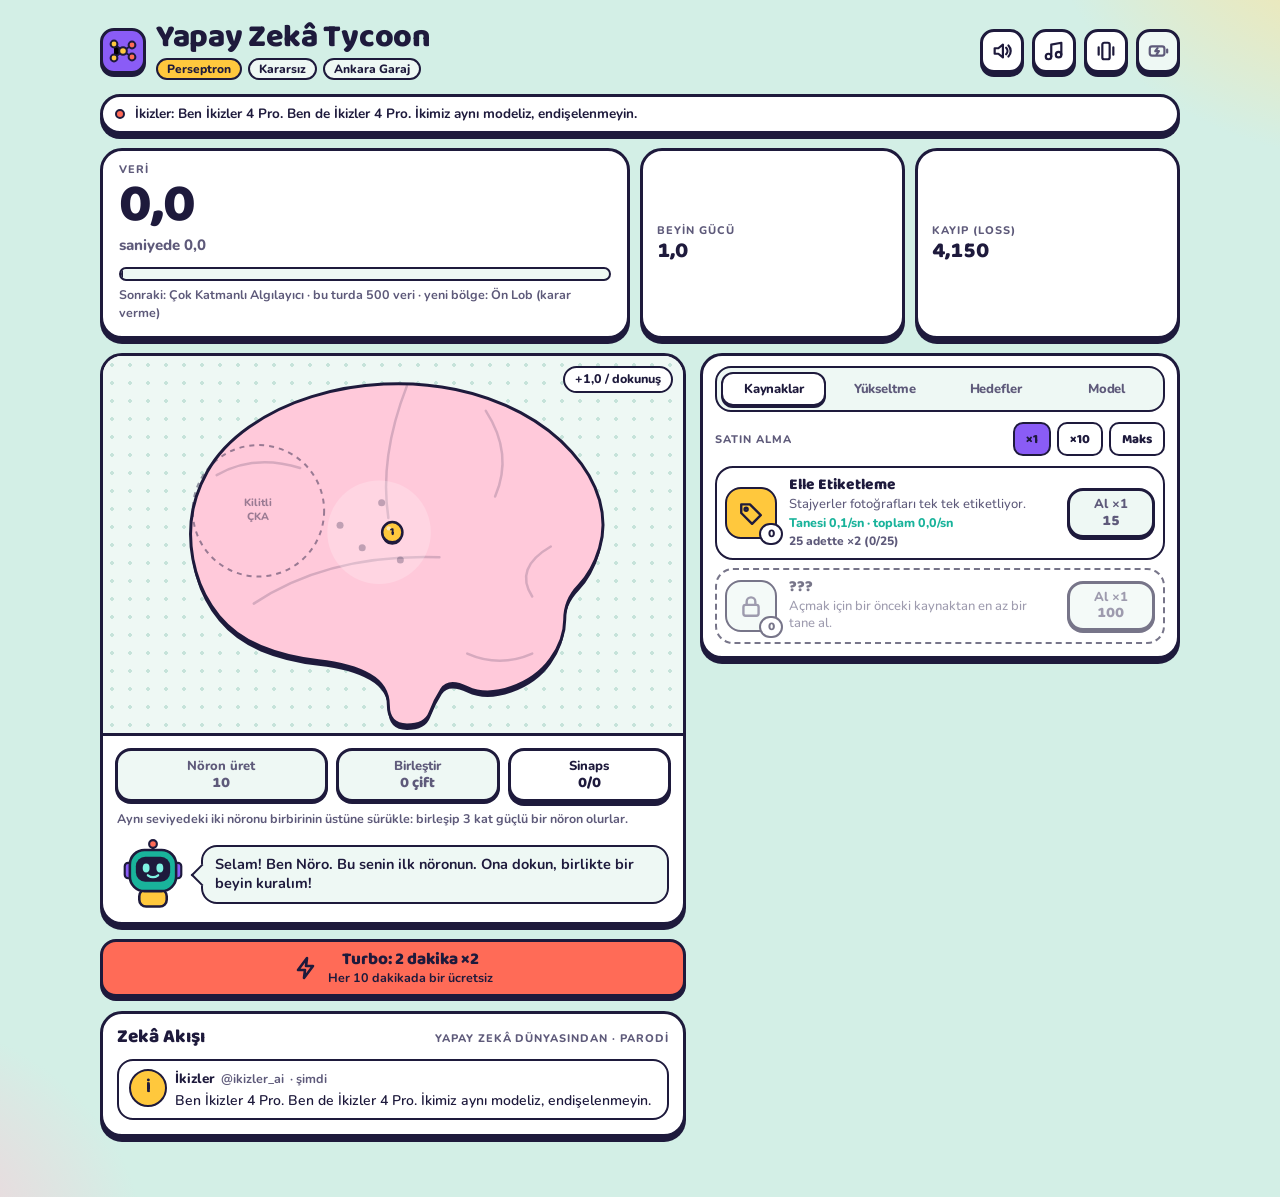
==== index.html @ cfde2bc2 "Yapay Zekâ Tycoon: ilk yayın Co-Authored-By: Claude Opus 5.5 <noreply@anthropic.com> Claude-Session:" ====
<!doctype html>
<html lang="tr">
<head>
<meta charset="utf-8">
<meta name="viewport" content="width=device-width,initial-scale=1,viewport-fit=cover">
<meta name="theme-color" content="#8A5CF6">
<meta name="apple-mobile-web-app-capable" content="yes">
<meta name="apple-mobile-web-app-title" content="YZ Tycoon">
<link rel="manifest" href="manifest.webmanifest">
<link rel="icon" href="icon.svg" type="image/svg+xml">
<link rel="apple-touch-icon" href="icon-192.png">
<style>:root{padding-top:env(safe-area-inset-top,0px);padding-bottom:env(safe-area-inset-bottom,0px)}html,body{margin:0}[hidden]{display:none!important}</style>
</head>
<body>
<title>Yapay Zekâ Tycoon</title>
<link rel="stylesheet" href="https://fonts.googleapis.com/css2?family=Baloo+2:wght@600;700;800&family=Nunito:wght@500;700;800&display=swap">
<style>
  /* Yerleşim: telefonda tek sütun — başlık, gösterge kartları, beyin sahnesi (nöronlar + Nöro), turbo; altında sekmeli mağaza.
     Masaüstünde sahne solda, mağaza sağda. Çizgi film dili: kalın mürekkep kontur + sert alt gölge, yuvarlak formlar. */
  :root {
    --bg: #D3EFE6;
    --blob-a: #FFE39A;
    --blob-b: #FFC7D6;
    --surface: #FFFFFF;
    --surface-2: #EEF8F4;
    --dots: #C6E3DA;
    --fg: #1E1A3C;
    --muted: #5E5A7A;
    --ink: #1E1A3C;
    --edge: #B9CBE0;
    --screen: #1E1A3C;
    --eye: #7FF3E2;
    --coral: #FF6B57;
    --sun: #FFC83D;
    --teal: #19B39B;
    --grape: #8A5CF6;
    --sky: #3FA9F5;
    --pink: #FF8FC7;
    --lime: #9BE15D;
    --brain: #FFC9DA;
    --brain-f: #BDF1E1;
    --brain-h: #F2857C;
    --virus: #E5383B;
    --on: #1E1A3C;
    --scrim: rgba(20, 16, 50, .55);
    --display: 'Baloo 2', 'Trebuchet MS', system-ui, sans-serif;
    --body: 'Nunito', system-ui, -apple-system, 'Segoe UI', sans-serif;
  }
  @media (prefers-color-scheme: dark) {
    :root:not([data-theme="light"]) {
      --bg: #16142E; --blob-a: #2B2456; --blob-b: #3B1E47; --surface: #232046; --surface-2: #2B2753; --dots: #34306A;
      --fg: #F5F3FF; --muted: #ABA6D1; --ink: #07061A; --edge: #4A4684; --screen: #0F0D24; --eye: #7FF3E2;
      --coral: #FF7A66; --sun: #FFD04F; --teal: #2BD1B6; --grape: #A485FF; --sky: #5BB8FF; --pink: #FF9FD0; --lime: #A8EA6A;
      --brain: #5B3C72; --brain-f: #1E5A54; --brain-h: #6E2536; --virus: #FF4D4F; --on: #1E1A3C; --scrim: rgba(4, 3, 14, .7);
      color-scheme: dark;
    }
  }
  :root[data-theme="dark"] {
    --bg: #16142E; --blob-a: #2B2456; --blob-b: #3B1E47; --surface: #232046; --surface-2: #2B2753; --dots: #34306A;
    --fg: #F5F3FF; --muted: #ABA6D1; --ink: #07061A; --edge: #4A4684; --screen: #0F0D24; --eye: #7FF3E2;
    --coral: #FF7A66; --sun: #FFD04F; --teal: #2BD1B6; --grape: #A485FF; --sky: #5BB8FF; --pink: #FF9FD0; --lime: #A8EA6A;
    --brain: #5B3C72; --brain-f: #1E5A54; --brain-h: #6E2536; --virus: #FF4D4F; --on: #1E1A3C; --scrim: rgba(4, 3, 14, .7);
    color-scheme: dark;
  }

  * { box-sizing: border-box; }
  body {
    background:
      radial-gradient(34rem 26rem at 108% -8%, var(--blob-a), transparent 62%),
      radial-gradient(30rem 24rem at -12% 104%, var(--blob-b), transparent 62%),
      var(--bg);
    color: var(--fg);
    font: 500 15px/1.45 var(--body);
    padding-inline: 16px;
    padding-block: 14px 96px;
    min-height: 100%;
  }
  button { font-family: inherit; color: inherit; }
  :focus-visible { outline: 3px solid var(--grape); outline-offset: 3px; }
  .lbl { font: 800 11px/1.2 var(--body); letter-spacing: .09em; text-transform: uppercase; color: var(--muted); }

  .app { max-width: 1080px; margin: 0 auto; display: grid; gap: 14px; }
  .card { background: var(--surface); border: 3px solid var(--ink); border-radius: 22px; box-shadow: 0 5px 0 var(--ink); }
  .btn3d {
    appearance: none; border: 3px solid var(--ink); border-radius: 16px; box-shadow: 0 4px 0 var(--ink);
    cursor: pointer; touch-action: manipulation; -webkit-tap-highlight-color: transparent;
    transition: transform .08s, box-shadow .08s;
  }
  .btn3d:not(:disabled):active { transform: translateY(3px); box-shadow: 0 1px 0 var(--ink); }
  .btn3d:disabled { cursor: not-allowed; }

  /* Başlık */
  .top { display: flex; align-items: center; justify-content: space-between; gap: 12px; flex-wrap: wrap; }
  .brand { display: flex; align-items: center; gap: 10px; min-width: 0; }
  .logo { width: 46px; height: 46px; flex: none; border-radius: 14px; background: var(--grape); border: 3px solid var(--ink); box-shadow: 0 3px 0 var(--ink); display: grid; place-items: center; }
  .logo svg { width: 30px; height: 30px; }
  h1 { margin: 0; font: 800 26px/1 var(--display); letter-spacing: -.01em; text-wrap: balance; }
  .tierchip { margin-top: 4px; display: flex; flex-wrap: wrap; align-items: center; gap: 6px; font: 800 12px/1 var(--body); color: var(--muted); }
  .chip { border: 2px solid var(--ink); border-radius: 999px; padding: 3px 9px; font-weight: 800; color: var(--on); background: var(--sun); }
  .chip.align-f { background: var(--teal); }
  .chip.align-h { background: var(--coral); }
  .chip.align-n { background: var(--surface-2); color: var(--fg); }
  .settings { display: flex; gap: 8px; }
  .icobtn { width: 44px; height: 44px; display: grid; place-items: center; background: var(--surface); padding: 0; border-radius: 14px; }
  .icobtn svg { width: 22px; height: 22px; }
  .icobtn[aria-pressed="false"] { background: var(--surface-2); color: var(--muted); }
  .icobtn[aria-pressed="false"] .on-only { display: none; }
  .icobtn[aria-pressed="true"] .off-only { display: none; }
  #ecoBtn[aria-pressed="true"] { background: var(--teal); color: var(--on); }

  /* Göstergeler */
  .stats { display: grid; grid-template-columns: 1fr 1fr; gap: 10px; }
  .stat { padding: 10px 14px; display: grid; gap: 2px; min-width: 0; }
  .stat strong { font: 800 22px/1.1 var(--display); font-variant-numeric: tabular-nums; overflow-wrap: anywhere; }
  .stat.big { grid-column: 1 / -1; padding: 12px 16px 14px; gap: 4px; }
  .stat.big strong { font-size: clamp(38px, 11vw, 54px); line-height: .95; letter-spacing: -.02em; }
  .dpsline { display: flex; align-items: center; gap: 8px; flex-wrap: wrap; font-weight: 800; color: var(--muted); }
  .turbo-pill { background: var(--coral); color: var(--on); border: 2px solid var(--ink); border-radius: 999px; padding: 0 8px; font: 800 12px/20px var(--body); }
  .tierbar { margin-top: 6px; display: grid; gap: 5px; }
  .track { height: 14px; border: 2.5px solid var(--ink); border-radius: 999px; background: var(--surface-2); overflow: hidden; }
  .track i { display: block; height: 100%; width: 0; background: repeating-linear-gradient(-45deg, var(--grape) 0 8px, var(--sky) 8px 16px); border-right: 2.5px solid var(--ink); transition: width .4s; }
  .tierbar small { font-size: 12.5px; font-weight: 700; color: var(--muted); }

  .cols { display: grid; gap: 14px; }
  .cols > * { min-width: 0; }
  .left { display: grid; gap: 14px; align-content: start; }

  /* Beyin sahnesi */
  .stage { overflow: hidden; }
  .brain-wrap { position: relative; }
  .brain-btn {
    display: block; width: 100%; height: 300px; padding: 0; border: 0; border-bottom: 3px solid var(--ink); cursor: pointer;
    background-color: var(--surface-2);
    background-image: radial-gradient(var(--dots) 1.6px, transparent 1.9px); background-size: 18px 18px;
    touch-action: none; user-select: none; -webkit-user-select: none; -webkit-tap-highlight-color: transparent;
  }
  .brain-btn canvas { display: block; width: 100%; height: 100%; pointer-events: none; }
  .brain-btn:focus-visible { outline-offset: -6px; }
  .shake { animation: shake .18s linear; }
  @keyframes shake { 25% { transform: translate(3px, -2px); } 50% { transform: translate(-3px, 2px); } 75% { transform: translate(2px, 1px); } }
  .overlay-pill {
    position: absolute; top: 10px; pointer-events: none;
    background: var(--surface); border: 2.5px solid var(--ink); border-radius: 999px; padding: 2px 10px;
    font: 800 12.5px/1.5 var(--body);
  }
  .tapnote { right: 10px; }
  .combo { left: 10px; display: flex; align-items: center; gap: 6px; }
  .combo .cbar { width: 46px; height: 8px; border: 2px solid var(--ink); border-radius: 999px; overflow: hidden; background: var(--surface-2); }
  .combo .cbar i { display: block; height: 100%; width: 0; background: var(--coral); }
  .combo.hot { background: var(--sun); color: var(--on); }
  .packet {
    position: absolute; z-index: 3; width: 58px; height: 58px; padding: 0;
    background: var(--sun); color: var(--on); border-radius: 18px; display: grid; place-items: center;
    animation: bob 1.1s ease-in-out infinite;
  }
  .packet.gift { background: var(--teal); }
  .packet svg { width: 32px; height: 32px; }
  @keyframes bob { 50% { transform: translateY(-7px) rotate(-6deg); } }

  .brainbar { display: grid; grid-template-columns: 1.3fr 1fr 1fr; gap: 8px; padding: 12px 12px 4px; }
  .bb { min-height: 54px; padding: 4px 6px; display: grid; gap: 1px; justify-items: center; align-content: center; background: var(--surface); }
  .bb .b1 { font: 800 13px/1.15 var(--body); }
  .bb .b2 { font: 800 15px/1.1 var(--display); font-variant-numeric: tabular-nums; }
  .bb.main { background: var(--sun); color: var(--on); }
  .bb.mrg:not(:disabled) { background: var(--grape); color: var(--on); }
  .bb:disabled { background: var(--surface-2); color: var(--muted); box-shadow: 0 2px 0 var(--ink); }
  .hint { margin: 0; padding: 4px 14px 0; font-size: 12.5px; font-weight: 700; color: var(--muted); }

  .nero { display: flex; align-items: center; gap: 12px; padding: 10px 14px 12px; }
  .mascot { flex: none; width: 72px; height: 72px; padding: 0; border: 0; background: none; cursor: pointer; -webkit-tap-highlight-color: transparent; }
  .mascot svg { width: 100%; height: 100%; overflow: visible; }
  .mascot:active svg { transform: scale(.94); }
  .bubble {
    position: relative; flex: 1; min-width: 0; min-height: 52px; display: flex; align-items: center;
    background: var(--surface-2); border: 2.5px solid var(--ink); border-radius: 16px; padding: 8px 12px;
    font-weight: 700; font-size: 14.5px; line-height: 1.35;
  }
  .bubble::before {
    content: ""; position: absolute; left: -9px; top: 50%; width: 14px; height: 14px; margin-top: -7px;
    background: var(--surface-2); border-left: 2.5px solid var(--ink); border-bottom: 2.5px solid var(--ink); transform: rotate(45deg);
  }
  .bubble.evil { background: var(--brain-h); }
  .bubble.evil::before { background: var(--brain-h); }
  .bubble.kind { background: var(--brain-f); }
  .bubble.kind::before { background: var(--brain-f); }
  .bot .e-closed, .bot .e-wow, .bot .m-o, .bot .m-flat, .bot .brows, .bot .halo { display: none; }
  .bot.mood-wow .e-open, .bot.mood-wow .m-smile, .bot.mood-sleep .e-open, .bot.mood-sleep .m-smile { display: none; }
  .bot.mood-wow .e-wow, .bot.mood-wow .m-o, .bot.mood-sleep .e-closed, .bot.mood-sleep .m-flat { display: inline; }
  .bot.evil .brows, .bot.kind .halo { display: inline; }
  .bot.evil { --eye: #FF5A5A; }
  .bot .e-open ellipse { transform-box: fill-box; transform-origin: center; transition: transform .07s; }
  .bot.blink .e-open ellipse { transform: scaleY(.12); }
  .bot.mood-wow { animation: hop .45s ease-out; }
  @keyframes hop { 30% { transform: translateY(-8px); } }

  .turbo {
    width: 100%; min-height: 58px; padding: 8px 16px; display: flex; align-items: center; justify-content: center; gap: 10px;
    background: var(--coral); color: var(--on); font: 800 17px/1.1 var(--display);
  }
  .turbo svg { width: 24px; height: 24px; flex: none; }
  .turbo small { display: block; font: 700 12.5px/1.2 var(--body); }
  .turbo:disabled { background: var(--surface-2); color: var(--muted); }
  .turbo.live:disabled { background: var(--sun); color: var(--on); }

  /* Mağaza */
  .shop { padding: 10px 12px 12px; display: grid; gap: 10px; align-content: start; }
  .tabs { display: grid; grid-template-columns: repeat(4, minmax(0, 1fr)); gap: 6px; background: var(--surface-2); border: 2.5px solid var(--ink); border-radius: 16px; padding: 4px; }
  .tab {
    position: relative; appearance: none; border: 2.5px solid transparent; border-radius: 12px; background: none;
    padding: 8px 2px; font: 800 13px/1.1 var(--body); color: var(--muted); cursor: pointer; min-width: 0;
    white-space: nowrap; letter-spacing: -.01em;
  }
  .tab[aria-selected="true"] { background: var(--surface); color: var(--fg); border-color: var(--ink); box-shadow: 0 2px 0 var(--ink); }
  .badge {
    position: absolute; top: -9px; right: -4px; min-width: 20px; height: 20px; padding: 0 5px; border-radius: 999px;
    background: var(--coral); color: var(--on); border: 2px solid var(--ink); font: 800 11px/16px var(--body); text-align: center;
  }
  .badge:empty { display: none; }

  .seg { display: flex; align-items: center; gap: 6px; }
  .seg .lbl { margin-right: auto; }
  .seg button {
    min-height: 34px; padding: 4px 11px; border: 2.5px solid var(--ink); border-radius: 10px; background: var(--surface);
    font: 800 13px/1 var(--display); cursor: pointer;
  }
  .seg button[aria-pressed="true"] { background: var(--grape); color: var(--on); }

  .list { display: grid; gap: 8px; }
  .row {
    display: grid; grid-template-columns: 52px minmax(0, 1fr) auto; gap: 4px 12px; align-items: center;
    background: var(--surface); border: 2.5px solid var(--ink); border-radius: 18px; padding: 8px;
  }
  .row.up { grid-template-columns: minmax(0, 1fr) auto; padding-left: 14px; }
  .ico {
    position: relative; width: 52px; height: 52px; border-radius: 16px; border: 2.5px solid var(--ink);
    background: var(--c, var(--sun)); color: var(--on); display: grid; place-items: center;
  }
  .ico svg { width: 26px; height: 26px; }
  .ico .cnt {
    position: absolute; right: -8px; bottom: -8px; min-width: 24px; height: 22px; padding: 0 5px; border-radius: 999px;
    background: var(--surface); color: var(--fg); border: 2px solid var(--ink); font: 800 12px/18px var(--display); text-align: center;
  }
  .info { min-width: 0; display: grid; gap: 1px; }
  .name { font: 800 15.5px/1.2 var(--display); }
  .desc { font-size: 13px; color: var(--muted); line-height: 1.3; }
  .meta { font-size: 12.5px; font-weight: 800; color: var(--teal); }
  .mile { font-size: 12px; font-weight: 800; color: var(--muted); }
  .row.locked { opacity: .6; border-style: dashed; }
  .row.locked .ico { background: var(--surface-2); color: var(--muted); }
  .buy {
    min-width: 88px; min-height: 50px; padding: 4px 10px; display: grid; gap: 1px; justify-items: center; align-content: center;
    background: var(--teal); color: var(--on);
  }
  .buy .b1 { font: 800 13px/1.1 var(--body); }
  .buy .b2 { font: 800 15px/1.1 var(--display); font-variant-numeric: tabular-nums; }
  .buy:disabled { background: var(--surface-2); color: var(--muted); box-shadow: 0 2px 0 var(--ink); }
  .empty { margin: 0; padding: 14px 4px; color: var(--muted); font-weight: 700; }

  /* Hedefler */
  .sechead { display: flex; align-items: baseline; justify-content: space-between; gap: 8px; flex-wrap: wrap; margin-top: 4px; }
  .sechead h2 { margin: 0; font: 800 19px/1.2 var(--display); }
  .sechead span { font-size: 12.5px; font-weight: 800; color: var(--muted); }
  .task { display: grid; grid-template-columns: minmax(0, 1fr) auto; gap: 8px 12px; align-items: center; background: var(--surface); border: 2.5px solid var(--ink); border-radius: 18px; padding: 10px 10px 10px 14px; }
  .task .t1 { font: 800 15px/1.25 var(--display); }
  .task .t2 { font-size: 12.5px; font-weight: 700; color: var(--muted); }
  .task .track { height: 12px; grid-column: 1 / -1; }
  .task .track i { background: var(--teal); }
  .task.done { background: var(--surface-2); }
  .claim { min-height: 42px; padding: 4px 12px; background: var(--sun); color: var(--on); font: 800 14px/1 var(--body); }
  .claim:disabled { background: var(--surface-2); color: var(--muted); box-shadow: 0 2px 0 var(--ink); }
  .achs { display: grid; grid-template-columns: repeat(2, minmax(0, 1fr)); gap: 8px; }
  .ach { display: grid; grid-template-columns: 34px minmax(0, 1fr); gap: 8px; align-items: center; padding: 8px; border: 2.5px dashed var(--edge); border-radius: 14px; }
  .ach .medal { width: 34px; height: 34px; border-radius: 50%; border: 2.5px solid var(--edge); display: grid; place-items: center; color: var(--muted); font: 800 15px/1 var(--display); }
  .ach b { display: block; font: 800 13.5px/1.2 var(--display); }
  .ach small { display: block; font-size: 11.5px; line-height: 1.25; color: var(--muted); font-weight: 700; }
  .ach.got { border: 2.5px solid var(--ink); background: var(--surface); }
  .ach.got .medal { background: var(--sun); border-color: var(--ink); color: var(--on); }

  /* Model */
  .panel, .stack { display: grid; gap: 10px; }
  .facts { display: grid; grid-template-columns: repeat(3, minmax(0, 1fr)); gap: 8px; }
  .facts.two { grid-template-columns: 1fr 1fr; }
  .facts div { background: var(--surface); border: 2.5px solid var(--ink); border-radius: 14px; padding: 8px 10px; display: grid; gap: 2px; min-width: 0; }
  .facts strong { font: 800 19px/1.15 var(--display); font-variant-numeric: tabular-nums; overflow-wrap: anywhere; }
  .panel p.note { margin: 0; color: var(--muted); font-size: 14px; font-weight: 600; max-width: 65ch; }
  .primary { width: 100%; min-height: 54px; padding: 8px 14px; background: var(--grape); color: var(--on); font: 800 17px/1.1 var(--display); }
  .primary:disabled { background: var(--surface-2); color: var(--muted); box-shadow: 0 2px 0 var(--ink); }
  .chart { background: var(--surface); border: 2.5px solid var(--ink); border-radius: 16px; padding: 10px; display: grid; gap: 6px; }
  .chart canvas { display: block; width: 100%; height: 170px; }
  .danger { justify-self: start; background: none; border: 0; padding: 8px 0; color: var(--muted); font-size: 13px; font-weight: 700; text-decoration: underline; cursor: pointer; }
  .karma { display: grid; gap: 6px; background: var(--surface); border: 2.5px solid var(--ink); border-radius: 16px; padding: 10px 12px; }
  .kmeter { position: relative; height: 18px; border: 2.5px solid var(--ink); border-radius: 999px; background: linear-gradient(90deg, var(--coral), var(--surface-2) 50%, var(--teal)); }
  .kmeter i { position: absolute; top: 50%; width: 22px; height: 22px; margin: -11px 0 0 -11px; border-radius: 50%; background: var(--sun); border: 2.5px solid var(--ink); transition: left .35s; }
  .kends { display: flex; justify-content: space-between; font-size: 12px; font-weight: 800; color: var(--muted); }
  .perks { display: flex; flex-wrap: wrap; gap: 6px; }
  .perk { border: 2px solid var(--ink); border-radius: 10px; padding: 3px 8px; font-size: 12.5px; font-weight: 800; color: var(--on); }
  .perk.f { background: var(--teal); }
  .perk.h { background: var(--coral); }

  .notice { display: flex; flex-wrap: wrap; gap: 8px 10px; align-items: center; justify-content: space-between; padding: 10px 14px; font-weight: 700; }
  .notice .acts { display: flex; gap: 8px; flex-wrap: wrap; }
  .ghost { min-height: 42px; padding: 4px 14px; background: var(--sun); color: var(--on); font: 800 14px/1 var(--body); }
  .ghost.alt { background: var(--coral); }

  /* Karakter seçimi */
  .modal {
    position: fixed; inset: 0; z-index: 30; display: grid; place-items: end center; padding: 16px;
    padding-bottom: calc(16px + env(safe-area-inset-bottom, 0px)); background: var(--scrim);
  }
  .sheet { width: 100%; max-width: 560px; max-height: 100%; overflow: auto; padding: 16px; display: grid; gap: 12px; }
  .sheet h2 { margin: 0; font: 800 24px/1.1 var(--display); text-wrap: balance; }
  .sheet p { margin: 0; color: var(--muted); font-weight: 700; font-size: 14px; }
  .cards { display: grid; grid-template-columns: 1fr 1fr; gap: 10px; }
  .choice { text-align: left; padding: 12px; display: grid; gap: 6px; align-content: start; min-height: 158px; color: var(--on); }
  .choice.f { background: var(--teal); }
  .choice.h { background: var(--coral); }
  .choice .tag { justify-self: start; background: var(--surface); color: var(--fg); border: 2px solid var(--ink); border-radius: 999px; padding: 1px 8px; font: 800 11.5px/1.5 var(--body); }
  .choice b { font: 800 17px/1.15 var(--display); }
  .choice span.d { font-size: 13.5px; font-weight: 700; line-height: 1.3; }

  body.darkai { --blob-a: #FF9C8F; --blob-b: #B98CFF; }
  body.lightai { --blob-a: #FFF0A8; --blob-b: #A8F0DA; }
  .mgbtn { background: var(--grape); }
  .mgbtn:disabled { background: var(--surface-2); color: var(--muted); }
  .mghud { left: 50%; transform: translateX(-50%); background: var(--sun); color: var(--on); }
  .event { display: grid; gap: 8px; background: var(--surface); border: 2.5px solid var(--ink); border-radius: 18px; padding: 12px 14px; }
  .event .eh { display: flex; align-items: center; gap: 10px; }
  .event .eh .ico { width: 44px; height: 44px; flex: none; }
  .event b { font: 800 16px/1.2 var(--display); display: block; }
  .event small { color: var(--muted); font-weight: 700; font-size: 12.5px; }
  .event p { margin: 0; font-size: 13.5px; font-weight: 700; color: var(--muted); }
  .event .track i { background: var(--pink); }
  .miles { display: grid; grid-template-columns: repeat(3, minmax(0, 1fr)); gap: 6px; }
  .miles span { border: 2px dashed var(--edge); border-radius: 10px; padding: 4px 6px; font-size: 11.5px; font-weight: 800; color: var(--muted); text-align: center; }
  .miles span.got { border: 2px solid var(--ink); background: var(--pink); color: var(--on); }
  .tree { display: grid; grid-template-columns: repeat(2, minmax(0, 1fr)); gap: 8px; }
  .node { text-align: left; padding: 8px 10px; display: grid; gap: 2px; background: var(--surface); min-height: 84px; align-content: start; }
  .node b { font: 800 14px/1.2 var(--display); }
  .node span { font-size: 12px; font-weight: 700; color: var(--muted); line-height: 1.3; }
  .node em { font-style: normal; font: 800 12.5px/1.2 var(--body); color: var(--grape); }
  .node.own { background: var(--grape); color: var(--on); }
  .node.own span, .node.own em { color: var(--on); }
  .node:disabled:not(.own) { opacity: .6; }
  .settings-grid { display: grid; gap: 10px; }
  .optrow { display: flex; flex-wrap: wrap; align-items: center; gap: 6px; }
  .optrow .lbl { flex-basis: 100%; }
  .pill-btn { min-height: 36px; padding: 4px 12px; border: 2.5px solid var(--ink); border-radius: 10px; background: var(--surface); font: 800 13px/1 var(--body); cursor: pointer; }
  .pill-btn[aria-pressed="true"] { background: var(--grape); color: var(--on); }
  .pill-btn .sw { display: inline-block; width: 12px; height: 12px; border-radius: 50%; border: 2px solid var(--ink); vertical-align: -1px; margin-right: 5px; }
  .pill-btn:disabled { opacity: .45; cursor: not-allowed; }
  #saveBox { width: 100%; min-height: 70px; resize: vertical; border: 2.5px solid var(--ink); border-radius: 12px; padding: 8px; font: 12px/1.35 ui-monospace, Menlo, Consolas, monospace; background: var(--surface-2); color: var(--fg); }
  .qopts { display: grid; grid-template-columns: 1fr 1fr; gap: 8px; }
  .qopt { min-height: 50px; padding: 6px 10px; background: var(--surface); font: 800 15px/1.2 var(--display); }

  .ticker { display: flex; align-items: center; gap: 10px; width: 100%; padding: 8px 12px; text-align: left; cursor: pointer; font: 700 13.5px/1.3 var(--body); color: var(--fg); min-width: 0; }
  .ticker .tk-dot { flex: none; width: 10px; height: 10px; border-radius: 50%; background: var(--coral); border: 2px solid var(--ink); }
  .ticker .tk-dot.live { background: var(--teal); }
  .ticker span.tk { min-width: 0; overflow: hidden; text-overflow: ellipsis; white-space: nowrap; }
  .ticker b { font-weight: 800; }
  .feed { padding: 12px; display: grid; gap: 8px; }
  .feedhead { display: flex; align-items: baseline; justify-content: space-between; gap: 8px; flex-wrap: wrap; padding: 0 2px; }
  .feedhead h2 { margin: 0; font: 800 19px/1.2 var(--display); }
  .posts { display: grid; gap: 8px; max-height: 460px; overflow-y: auto; overscroll-behavior: contain; padding: 2px; }
  .post { display: grid; grid-template-columns: 38px minmax(0, 1fr); gap: 8px; border: 2.5px solid var(--ink); border-radius: 16px; padding: 8px 10px; background: var(--surface); }
  .post.me { background: var(--surface-2); }
  .ava { width: 38px; height: 38px; border-radius: 50%; border: 2.5px solid var(--ink); display: grid; place-items: center; font: 800 16px/1 var(--display); color: var(--on); }
  .pmeta { display: flex; flex-wrap: wrap; align-items: baseline; gap: 0 6px; font-size: 12.5px; color: var(--muted); font-weight: 700; min-width: 0; }
  .pmeta b { color: var(--fg); font-size: 13.5px; font-weight: 800; }
  .ptext { margin: 2px 0 0; font-size: 14px; font-weight: 600; line-height: 1.38; overflow-wrap: anywhere; }
  .pact { display: flex; gap: 8px; margin-top: 6px; }
  .like { min-height: 34px; padding: 3px 10px; border-radius: 10px; background: var(--pink); color: var(--on); font: 800 12.5px/1.2 var(--body); }
  .like:disabled { background: var(--surface-2); color: var(--muted); box-shadow: 0 2px 0 var(--ink); }
  .stext { white-space: pre-line; font-size: 15px !important; line-height: 1.5; color: var(--fg) !important; }
  .bot .cos { display: none; }
  .bot[data-cos="fes"] .c-fes, .bot[data-cos="sapka"] .c-sapka, .bot[data-cos="tac"] .c-tac, .bot[data-cos="kep"] .c-kep,
  .bot[data-cos="gozluk"] .c-gozluk, .bot[data-cos="kulak"] .c-kulak, .bot[data-cos="papyon"] .c-papyon { display: inline; }
  .kasa .node em { color: var(--teal); }

  #toast {
    position: fixed; left: 50%; bottom: calc(18px + env(safe-area-inset-bottom, 0px)); z-index: 40; max-width: calc(100% - 32px);
    transform: translate(-50%, 140%); opacity: 0; transition: transform .25s, opacity .25s; pointer-events: none;
    background: var(--fg); color: var(--bg); border: 3px solid var(--ink); border-radius: 16px; padding: 9px 16px;
    font: 800 14px/1.3 var(--body); box-shadow: 0 4px 0 var(--ink);
  }
  #toast.show { transform: translate(-50%, 0); opacity: 1; }

  @media (min-width: 600px) { .modal { place-items: center; } }
  @media (min-width: 880px) {
    body { padding-inline: 24px; padding-block: 22px 60px; }
    .posts { max-height: 520px; }
    h1 { font-size: 32px; }
    .stats { grid-template-columns: 2fr 1fr 1fr; }
    .stat.big { grid-column: auto; }
    .stat:not(.big) { align-content: center; }
    .cols { grid-template-columns: minmax(0, 11fr) minmax(0, 9fr); align-items: start; }
    .brain-btn { height: 380px; }
  }
  @media (max-width: 440px) { .tab { font-size: 11.5px; padding-inline: 0; } }
  @media (max-width: 380px) {
    .buy { min-width: 76px; }
    .cards { grid-template-columns: 1fr; }
    .choice { min-height: 0; }
    .brainbar { gap: 6px; padding-inline: 8px; }
  }
  /* Enerji tasarrufu ve azaltılmış hareket: sürekli CSS animasyonu yok */
  body.eco .packet, body.eco .bot.mood-wow, body.eco .shake { animation: none; }
  body.eco .track i, body.eco .kmeter i { transition: none; }
  @media (prefers-reduced-motion: reduce) {
    .packet, .bot.mood-wow, .shake { animation: none; }
    .btn3d, #toast, .track i, .kmeter i { transition: none; }
  }
</style>

<main class="app">
  <header class="top">
    <div class="brand">
      <div class="logo" aria-hidden="true">
        <svg viewBox="0 0 30 30"><g stroke="#1E1A3C" stroke-width="2"><path d="M6 8 15 15 6 22M15 15 24 9M15 15 24 21"/></g><g fill="#FFC83D" stroke="#1E1A3C" stroke-width="2"><circle cx="6" cy="8" r="3.4"/><circle cx="6" cy="22" r="3.4"/><circle cx="15" cy="15" r="3.8"/></g><g fill="#FF6B57" stroke="#1E1A3C" stroke-width="2"><circle cx="24" cy="9" r="3.4"/><circle cx="24" cy="21" r="3.4"/></g></svg>
      </div>
      <div>
        <h1>Yapay Zekâ Tycoon</h1>
        <div class="tierchip"><span class="chip" id="tierName">Perseptron</span><span class="chip align-n" id="alignChip">Kararsız</span><span class="chip align-n" id="labChip">Ankara Garaj</span></div>
      </div>
    </div>
    <div class="settings">
      <button type="button" class="icobtn btn3d" id="sndBtn" aria-pressed="true" aria-label="Ses" title="Ses">
        <svg viewBox="0 0 24 24" fill="none" stroke="currentColor" stroke-width="2.4" stroke-linecap="round" stroke-linejoin="round"><path d="M4 9h4l5-4v14l-5-4H4z"/><path class="on-only" d="M16.5 8.5a5 5 0 0 1 0 7M19 6a8.5 8.5 0 0 1 0 12"/><path class="off-only" d="M17 9l5 6M22 9l-5 6"/></svg>
      </button>
      <button type="button" class="icobtn btn3d" id="musBtn" aria-pressed="true" aria-label="Müzik" title="Müzik">
        <svg viewBox="0 0 24 24" fill="none" stroke="currentColor" stroke-width="2.4" stroke-linecap="round" stroke-linejoin="round"><path d="M9 18V5l11-2v13"/><circle cx="6" cy="18" r="3"/><circle cx="17" cy="16" r="3"/><path class="off-only" d="M3 3l18 18"/></svg>
      </button>
      <button type="button" class="icobtn btn3d" id="hapBtn" aria-pressed="true" aria-label="Titreşim" title="Titreşim">
        <svg viewBox="0 0 24 24" fill="none" stroke="currentColor" stroke-width="2.4" stroke-linecap="round" stroke-linejoin="round"><rect x="8" y="3" width="8" height="18" rx="2"/><path class="on-only" d="M4 8v8M20 8v8"/><path class="off-only" d="M3 3l18 18"/></svg>
      </button>
      <button type="button" class="icobtn btn3d" id="ecoBtn" aria-pressed="false" aria-label="Enerji tasarrufu" title="Enerji tasarrufu">
        <svg viewBox="0 0 24 24" fill="none" stroke="currentColor" stroke-width="2.4" stroke-linecap="round" stroke-linejoin="round"><rect x="3" y="7" width="16" height="10" rx="2.5"/><path d="M22 10.5v3"/><path d="M11.5 8.8 9 12.2h4l-2.5 3.4"/></svg>
      </button>
    </div>
  </header>

  <button type="button" class="ticker card" id="ticker" aria-label="Zekâ Akışı'na git"><span class="tk-dot" id="tkDot"></span><span class="tk" id="tickText">Zekâ Akışı yükleniyor…</span></button>

  <div class="notice card" id="offline" hidden>
    <span id="offText"></span>
    <div class="acts">
      <button type="button" class="ghost btn3d" id="offOk">Topla</button>
      <button type="button" class="ghost alt btn3d" id="offX2" hidden>Turbo ile ×2 topla</button>
    </div>
  </div>

  <section class="stats" aria-label="Göstergeler">
    <div class="stat big card">
      <span class="lbl">Veri</span>
      <strong id="data">0</strong>
      <div class="dpsline"><span id="dps">saniyede 0</span><span class="turbo-pill" id="turboPill" hidden>TURBO ×2</span><span class="turbo-pill" id="inspPill" hidden>İLHAM ×2</span></div>
      <div class="tierbar">
        <div class="track"><i id="tierBar"></i></div>
        <small id="tierNext"></small>
      </div>
    </div>
    <div class="stat card"><span class="lbl">Beyin gücü</span><strong id="brainPow">1</strong></div>
    <div class="stat card"><span class="lbl">Kayıp (loss)</span><strong id="loss">4,150</strong></div>
  </section>

  <div class="cols">
    <section class="left">
      <div class="stage card">
        <div class="brain-wrap" id="brainWrap">
          <button type="button" class="brain-btn" id="brainBtn" aria-label="Beyne dokun ve veri topla. Nöronları birbirine sürükleyerek birleştir veya sinaps kur.">
            <canvas id="brain"></canvas>
          </button>
          <span class="overlay-pill combo" id="combo" hidden>Kombo <b id="comboX">×1,0</b><span class="cbar"><i id="comboBar"></i></span></span>
          <span class="overlay-pill tapnote" id="tapNote">+1 / dokunuş</span>
          <span class="overlay-pill mghud" id="mgHud" hidden></span>
        </div>
        <div class="brainbar">
          <button type="button" class="bb main btn3d" id="nBuy"><span class="b1">Nöron üret</span><span class="b2" id="nBuyCost">10</span></button>
          <button type="button" class="bb mrg btn3d" id="nMerge"><span class="b1">Birleştir</span><span class="b2" id="nMergeN">0 çift</span></button>
          <button type="button" class="bb btn3d" id="nSyn"><span class="b1">Sinaps</span><span class="b2" id="nSynN">0/0</span></button>
        </div>
        <p class="hint" id="brainHint">Aynı seviyedeki iki nöronu birbirinin üstüne sürükle: birleşip daha güçlü bir nöron olurlar.</p>
        <div class="nero">
          <button type="button" class="mascot" id="mascot" aria-label="Nöro'ya dokun, sana bir bilgi söylesin">
            <svg viewBox="0 0 80 84" class="bot" id="bot" aria-hidden="true">
              <ellipse class="halo" cx="40" cy="4" rx="15" ry="4" fill="none" stroke="var(--sun)" stroke-width="3"/>
              <line x1="40" y1="15" x2="40" y2="7" stroke="var(--ink)" stroke-width="3"/>
              <circle cx="40" cy="7" r="4.5" fill="var(--coral)" stroke="var(--ink)" stroke-width="2.5"/>
              <rect x="7" y="29" width="9" height="18" rx="4" fill="var(--grape)" stroke="var(--ink)" stroke-width="2.5"/>
              <rect x="64" y="29" width="9" height="18" rx="4" fill="var(--grape)" stroke="var(--ink)" stroke-width="2.5"/>
              <rect x="24" y="60" width="32" height="20" rx="8" fill="var(--sun)" stroke="var(--ink)" stroke-width="3"/>
              <rect x="13" y="14" width="54" height="48" rx="17" fill="var(--skin, var(--teal))" stroke="var(--ink)" stroke-width="3"/>
              <rect x="20" y="22" width="40" height="29" rx="11" fill="var(--screen)"/>
              <g fill="var(--eye)">
                <g class="e-open"><ellipse cx="32" cy="35" rx="4" ry="5.2"/><ellipse cx="48" cy="35" rx="4" ry="5.2"/></g>
                <g class="e-wow"><circle cx="32" cy="35" r="6"/><circle cx="48" cy="35" r="6"/></g>
              </g>
              <g stroke="var(--eye)" stroke-width="2.6" stroke-linecap="round" fill="none">
                <path class="brows" d="M25 26.5l11 4M55 26.5l-11 4"/>
                <path class="e-closed" d="M28 36.5h8M44 36.5h8"/>
                <path class="m-smile" d="M34 43.5q6 4.5 12 0"/>
                <path class="m-flat" d="M36 45h8"/>
              </g>
              <ellipse class="m-o" cx="40" cy="45.5" rx="3" ry="3.2" fill="var(--eye)"/>
              <g class="cos c-fes"><path d="M27 17 30 1h20l3 16z" fill="var(--coral)" stroke="var(--ink)" stroke-width="2.5" stroke-linejoin="round"/><path d="M40 2q7 5 5 13" stroke="var(--ink)" stroke-width="2" fill="none"/><circle cx="45" cy="16" r="2.3" fill="var(--sun)" stroke="var(--ink)" stroke-width="1.5"/></g>
              <g class="cos c-sapka"><rect x="27" y="-8" width="26" height="22" rx="3" fill="var(--ink)"/><rect x="27" y="6" width="26" height="4" fill="var(--coral)"/><rect x="19" y="12" width="42" height="5" rx="2.5" fill="var(--ink)"/></g>
              <g class="cos c-tac"><path d="M23 17 25 1l8 8 7-10 7 10 8-8 2 16z" fill="var(--sun)" stroke="var(--ink)" stroke-width="2.5" stroke-linejoin="round"/><circle cx="40" cy="11" r="2" fill="var(--coral)"/></g>
              <g class="cos c-kep"><path d="M16 9 40 0l24 9-24 9z" fill="var(--ink)"/><rect x="30" y="11" width="20" height="7" fill="var(--ink)"/><path d="M62 9v11" stroke="var(--sun)" stroke-width="2.2"/><circle cx="62" cy="21" r="2.4" fill="var(--sun)"/></g>
              <g class="cos c-gozluk"><rect x="22" y="29" width="16" height="12" rx="4" fill="var(--ink)"/><rect x="42" y="29" width="16" height="12" rx="4" fill="var(--ink)"/><path d="M38 33h4" stroke="var(--ink)" stroke-width="2.5"/><path d="M25 32h5M45 32h5" stroke="#FFFFFF" stroke-width="1.6" stroke-linecap="round" opacity=".7"/></g>
              <g class="cos c-kulak"><path d="M11 38C11 4 69 4 69 38" fill="none" stroke="var(--ink)" stroke-width="4"/><rect x="4" y="27" width="13" height="22" rx="6" fill="var(--sky)" stroke="var(--ink)" stroke-width="2.5"/><rect x="63" y="27" width="13" height="22" rx="6" fill="var(--sky)" stroke="var(--ink)" stroke-width="2.5"/></g>
              <g class="cos c-papyon"><path d="M40 64 28 58v12zM40 64l12-6v12z" fill="var(--coral)" stroke="var(--ink)" stroke-width="2.2" stroke-linejoin="round"/><circle cx="40" cy="64" r="3" fill="var(--sun)" stroke="var(--ink)" stroke-width="1.8"/></g>
            </svg>
          </button>
          <div class="bubble" id="bubble" role="status" aria-live="polite">Selam! Ben Nöro. Bu senin ilk nöronun. Ona dokun, birlikte bir beyin kuralım!</div>
        </div>
      </div>

      <button type="button" class="turbo mgbtn btn3d" id="mgBtn" hidden>
        <svg viewBox="0 0 24 24" fill="none" stroke="currentColor" stroke-width="2.6" stroke-linejoin="round"><path d="M12 3 4 6v6c0 5 3.5 8 8 9 4.5-1 8-4 8-9V6z"/></svg>
        <span><span id="mgT1">Direniş Dalgası</span><small id="mgT2">60 saniye savun</small></span>
      </button>
      <button type="button" class="turbo btn3d" id="turboBtn">
        <svg viewBox="0 0 24 24" fill="none" stroke="currentColor" stroke-width="2.6" stroke-linejoin="round"><path d="M13 2 4 14h7l-1 8 9-12h-7z"/></svg>
        <span><span id="turboT1">Turbo: 2 dakika ×2</span><small id="turboT2">Her 10 dakikada bir ücretsiz</small></span>
      </button>

      <section class="feed card" id="feed" aria-label="Zekâ Akışı">
        <div class="feedhead"><h2>Zekâ Akışı</h2><span class="lbl">yapay zekâ dünyasından · parodi</span></div>
        <div class="posts" id="posts" aria-live="polite"></div>
      </section>
    </section>

    <section class="shop card">
      <div class="tabs" role="tablist">
        <button type="button" class="tab" role="tab" id="tab-gen" data-tab="gen" aria-selected="true" aria-controls="panel-gen">Kaynaklar</button>
        <button type="button" class="tab" role="tab" id="tab-up" data-tab="up" aria-selected="false" aria-controls="panel-up">Yükseltme<span class="badge" id="upBadge"></span></button>
        <button type="button" class="tab" role="tab" id="tab-goal" data-tab="goal" aria-selected="false" aria-controls="panel-goal">Hedefler<span class="badge" id="goalBadge"></span></button>
        <button type="button" class="tab" role="tab" id="tab-model" data-tab="model" aria-selected="false" aria-controls="panel-model">Model<span class="badge" id="modelBadge"></span></button>
      </div>

      <div class="panel" id="panel-gen" role="tabpanel" aria-labelledby="tab-gen">
        <div class="seg" id="seg">
          <span class="lbl">Satın alma</span>
          <button type="button" data-mode="1" aria-pressed="true">×1</button>
          <button type="button" data-mode="10" aria-pressed="false">×10</button>
          <button type="button" data-mode="max" aria-pressed="false">Maks</button>
        </div>
        <div class="list" id="genList"></div>
      </div>

      <div class="panel" id="panel-up" role="tabpanel" aria-labelledby="tab-up" hidden>
        <div class="list" id="upList"></div>
      </div>

      <div class="panel" id="panel-goal" role="tabpanel" aria-labelledby="tab-goal" hidden>
        <div class="sechead"><h2>Haftanın etkinliği</h2><span id="evLeft"></span></div>
        <div class="event">
          <div class="eh"><div class="ico" id="evIco" style="--c:var(--pink)"></div><div><b id="evName"></b><small id="evPts"></small></div></div>
          <p id="evDesc"></p>
          <div class="track"><i id="evBar"></i></div>
          <div class="miles" id="evMiles"></div>
        </div>
        <div class="sechead"><h2>Nöro'nun gezisi</h2><span id="misLeft"></span></div>
        <div class="list" id="misList"></div>
        <div class="sechead"><h2>Günlük görevler</h2><span id="dayLeft"></span></div>
        <div class="list" id="taskList"></div>
        <div class="sechead"><h2>Başarımlar</h2><span id="achSum"></span></div>
        <div class="achs" id="achList"></div>
      </div>

      <div class="panel" id="panel-model" role="tabpanel" aria-labelledby="tab-model" hidden>
        <div class="sechead"><h2>Karakter</h2><span id="alignText"></span></div>
        <div class="karma">
          <div class="kmeter" aria-hidden="true"><i id="kDot" style="left:50%"></i></div>
          <div class="kends"><span>Karanlık Mod</span><span>Kararsız</span><span>Aydınlık Mod</span></div>
          <div class="perks" id="perkList"></div>
        </div>
        <p class="note" id="alignNote"></p>

        <div class="sechead"><h2>Yeni model eğit</h2></div>
        <p class="note">Veri, kaynaklar, nöronlar ve bu turdaki karakter seçimlerin sıfırlanır. Karşılığında parametre kazanırsın: her parametre tüm üretime kalıcı olarak +%10 ekler.</p>
        <div class="facts">
          <div><span class="lbl">Parametre</span><strong id="mParams">0</strong></div>
          <div><span class="lbl">Çarpan</span><strong id="mMult">×1,00</strong></div>
          <div><span class="lbl">Bu eğitim</span><strong id="mGain">0</strong></div>
        </div>
        <p class="note" id="mHint"></p>
        <button type="button" class="primary btn3d" id="pBtn" disabled>Yeni model eğit</button>
        <p class="note" id="labNote"></p>

        <div class="sechead"><h2>Kasa</h2><span id="chipSum"></span></div>
        <p class="note">Çip; yeni model eğittiğinde, başarımlardan, günlük görevlerden ve etkinliklerden gelir. Kasadaki eşyalar hiçbir sıfırlamada kaybolmaz.</p>
        <div class="tree kasa" id="kasa"></div>

        <div id="tekBox" hidden>
          <div class="stack">
            <div class="sechead"><h2>Tekillik</h2><span id="tekSum"></span></div>
            <p class="note">İkinci katman. Parametreler dahil her şey sıfırlanır, karşılığında Bilinç kazanırsın. Bilinçle aşağıdaki ağaçtan kalıcı yetenekler açılır; harcanmayan her Bilinç üretime +%10 ekler.</p>
            <button type="button" class="primary btn3d" id="tekBtn" disabled>Tekilliğe ulaş</button>
            <div class="tree" id="tree"></div>
          </div>
        </div>

        <div class="chart">
          <span class="lbl">Kayıp eğrisi</span>
          <canvas id="chart" role="img" aria-label="Toplanan veri arttıkça kayıp azalır. Nokta senin modelini gösterir."></canvas>
          <p class="note" style="font-size:13px">Yatay eksen toplam veri (logaritmik), dikey eksen modelin hatası. Veri arttıkça kayıp düşer; buna ölçekleme yasası denir.</p>
        </div>

        <div class="sechead"><h2>İstatistik</h2></div>
        <div class="facts two">
          <div><span class="lbl">Toplam veri</span><strong id="sLife">0</strong></div>
          <div><span class="lbl">Dokunuş</span><strong id="sClicks">0</strong></div>
          <div><span class="lbl">Birleştirme</span><strong id="sMerges">0</strong></div>
          <div><span class="lbl">Aha! anı</span><strong id="sCrits">0</strong></div>
          <div><span class="lbl">Eğitim sayısı</span><strong id="sRuns">0</strong></div>
          <div><span class="lbl">Oyun süresi</span><strong id="sTime">0 sn</strong></div>
        </div>
        <div class="sechead"><h2>Ayarlar</h2></div>
        <div class="settings-grid">
          <div class="optrow" id="notRow"><span class="lbl">Sayı gösterimi</span>
            <button type="button" class="pill-btn" data-not="tr" aria-pressed="true">1,25 Mn</button>
            <button type="button" class="pill-btn" data-not="sci" aria-pressed="false">1,25e6</button>
          </div>
          <div class="optrow" id="skinRow"><span class="lbl">Nöro'nun rengi</span></div>
          <div class="optrow" id="cosRow"><span class="lbl">Nöro'nun aksesuarı</span></div>
          <div class="optrow"><span class="lbl">Kayıt yedeği</span>
            <textarea id="saveBox" spellcheck="false" aria-label="Kayıt metni" placeholder="Kaydını dışa aktar ya da buraya bir kayıt yapıştırıp yükle."></textarea>
            <button type="button" class="pill-btn" id="expBtn">Dışa aktar ve kopyala</button>
            <button type="button" class="pill-btn" id="impBtn">Yapıştırılanı yükle</button>
          </div>
        </div>
        <button type="button" class="danger" id="resetBtn">Tüm ilerlemeyi sil</button>
      </div>
    </section>
  </div>
</main>

<div class="modal" id="choice" hidden role="dialog" aria-modal="true" aria-labelledby="chTitle">
  <div class="sheet card">
    <span class="lbl" id="chEyebrow">Yeni seviye</span>
    <h2 id="chTitle">Yapay zekân nasıl biri olacak?</h2>
    <p id="chText"></p>
    <div class="cards">
      <button type="button" class="choice f btn3d" id="chF"><span class="tag">Aydınlık</span><b></b><span class="d"></span></button>
      <button type="button" class="choice h btn3d" id="chH"><span class="tag">Karanlık</span><b></b><span class="d"></span></button>
    </div>
    <p>Dost seçimler güven ve istikrar getirir. Düşman seçimler daha çok güç verir ama insan direnişi başlar: beynine virüs saldırıları gelir.</p>
  </div>
</div>
<div class="modal" id="quiz" hidden role="dialog" aria-modal="true" aria-labelledby="qTitle">
  <div class="sheet card">
    <span class="lbl">Nöro'nun sorusu</span>
    <h2 id="qTitle"></h2>
    <p>Doğru cevap 60 saniyelik İlham verir: tüm üretim ve dokunuşlar ×2.</p>
    <div class="qopts" id="qOpts"></div>
  </div>
</div>
<div class="modal" id="story" hidden role="dialog" aria-modal="true" aria-labelledby="stTitle">
  <div class="sheet card">
    <span class="lbl" id="stEyebrow">Hikâye</span>
    <h2 id="stTitle"></h2>
    <p class="stext" id="stText"></p>
    <button type="button" class="primary btn3d" id="stOk">Devam</button>
  </div>
</div>
<div id="toast" role="status" aria-live="polite"></div>

<script>
(function () {
  'use strict';
  const KEY = 'yz-tycoon-v5';
  const $ = id => document.getElementById(id);
  const setText = (el, s) => { if (el._t !== s) { el.textContent = s; el._t = s; } };
  const reduceMotion = window.matchMedia ? window.matchMedia('(prefers-reduced-motion: reduce)').matches : false;

  /* ---------- Denge ayarları (araştırmaya göre) ----------
     Maliyet artışı 1,15; ilk birimin geri ödemesi en fazla ~8 dk; her kaynakta 25/50/100/200/300/400/500'de ×2.
     Tempo, sahte saatla oynayan bir botla ölçüldü: aktif oyuncu ilk yeni modele ~35 dk'da, rahat oyuncu ~65 dk'da ulaşır.
     Dokunuş = beyin gücü × dokunuş çarpanı + saniyelik üretimin bir yüzdesi (başta 3-10 sn, ortada 0,3-1 sn üretim). */
  const BAL = {
    growth: 1.15,
    miles: [25, 50, 100, 200, 300, 400, 500],
    tiers: [0, 500, 1e5, 3e7, 1e10, 1e13, 1e16, 1e19], tierStep: 1000, xTier: 1.2, genF: 1.15, genH: 1.25,
    achB: 0.01, alignF: 1.25, alignH: 1.5, gUp: 2, gUpAt: 25, pPow: 1 / 3, tekDiv: 20, tekMin: 100,
    nBase: 10, nGrowth: 1.14,
    levelPow: 3,
    synBonus: 0.3, synRes: 0.6,
    shareK: 0.007, shareCap: 0.10, tapPow: 0.6,
    idleK: 0.04,
    comboSteps: 30, comboDecay: 25,
    critChance: 0.05, critMult: 7,
    prestigeDiv: 1e11, paramBonus: 0.1,
    offline: 0.6, offlineCap: 43200,
    turboMs: 120000, turboCd: 600000
  };
  if (location.hash === '#debug' && window.__BAL) Object.assign(BAL, window.__BAL);

  /* ---------- Sayı biçimi (Türkçe: virgül ondalık) ---------- */
  const SUF = ['', 'B', 'Mn', 'Mr', 'Tn', 'Ktr', 'Knt', 'Skt', 'Spt', 'Okt', 'Non', 'Des'];
  const dec = s => s.replace('.', ',');
  function fmt(n) {
    if (!isFinite(n)) return '∞';
    if (n < 0) n = 0;
    if (state.opt.sci && n >= 1e6) return dec(n.toExponential(2).replace('e+', 'e'));
    if (n < 1000) return n < 10 ? dec((Math.floor(n * 10 + 1e-9) / 10).toFixed(1)) : String(Math.floor(n));
    let i = Math.floor(Math.log10(n) / 3);
    if (i >= SUF.length) return dec(n.toExponential(2).replace('e+', 'e'));
    let s = (v => v < 10 ? v.toFixed(2) : v < 100 ? v.toFixed(1) : v.toFixed(0))(n / Math.pow(1000, i));
    if (parseFloat(s) >= 1000 && i + 1 < SUF.length) { i++; s = (n / Math.pow(1000, i)).toFixed(2); }
    return dec(s) + ' ' + SUF[i];
  }
  const fmtInt = n => n < 1000 ? String(Math.floor(n)) : fmt(n);
  const mmss = s => { s = Math.max(0, Math.ceil(s)); return Math.floor(s / 60) + ':' + String(s % 60).padStart(2, '0'); };
  function fmtTime(s) {
    s = Math.floor(s);
    if (s < 60) return s + ' sn';
    const m = Math.floor(s / 60);
    if (m < 60) return m + ' dk';
    return Math.floor(m / 60) + ' sa ' + (m % 60) + ' dk';
  }
  function eta(cost) {
    const d = dps();
    if (d <= 0) return '';
    const s = (cost - state.data) / d;
    if (s > 86400) return '';
    return '~' + (s < 60 ? Math.ceil(s) + ' sn' : s < 3600 ? Math.ceil(s / 60) + ' dk' : Math.floor(s / 3600) + ' sa');
  }
  function niceNum(x) { const p = Math.pow(10, Math.max(0, Math.floor(Math.log10(x)) - 1)); return Math.ceil(x / p) * p; }

  /* ---------- İkonlar ---------- */
  const ICON = {
    tag: '<path d="M3 12V4h8l10 10-8 8z"/><circle cx="7.5" cy="8.5" r="1.4"/>',
    web: '<circle cx="12" cy="12" r="9"/><path d="M3 12h18M12 3c3.5 3 3.5 15 0 18M12 3c-3.5 3-3.5 15 0 18"/>',
    sensor: '<circle cx="12" cy="18" r="1.8"/><path d="M8.5 14.5a5 5 0 0 1 7 0M5.5 11.5a9 9 0 0 1 13 0M2.5 8.5a13 13 0 0 1 19 0"/>',
    server: '<rect x="4" y="3" width="16" height="7" rx="2"/><rect x="4" y="13" width="16" height="7" rx="2"/><path d="M8 6.5h.01M8 16.5h.01"/>',
    gpu: '<rect x="6" y="6" width="12" height="12" rx="2"/><rect x="9.5" y="9.5" width="5" height="5" rx="1"/><path d="M9 2v4M15 2v4M9 18v4M15 18v4M2 9h4M2 15h4M18 9h4M18 15h4"/>',
    atom: '<circle cx="12" cy="12" r="1.6"/><ellipse cx="12" cy="12" rx="10" ry="4"/><ellipse cx="12" cy="12" rx="10" ry="4" transform="rotate(60 12 12)"/><ellipse cx="12" cy="12" rx="10" ry="4" transform="rotate(120 12 12)"/>',
    neuro: '<circle cx="6" cy="6" r="2.2"/><circle cx="18" cy="6" r="2.2"/><circle cx="12" cy="19" r="2.2"/><circle cx="12" cy="12" r="2.2"/><path d="M7.7 7.5 10.3 10.5M16.3 7.5 13.7 10.5M12 14.2v2.6"/>',
    loop: '<path d="M4 12a8 8 0 0 1 14-5.3M20 12a8 8 0 0 1-14 5.3"/><path d="M18 3v4h-4M6 21v-4h4"/>',
    lock: '<rect x="5" y="11" width="14" height="10" rx="2"/><path d="M8 11V8a4 4 0 0 1 8 0v3"/>',
    box: '<path d="M3 7.5 12 3l9 4.5v9L12 21l-9-4.5z"/><path d="M3 7.5 12 12l9-4.5M12 12v9"/>',
    heart: '<path d="M12 20s-7-4.4-7-10a4 4 0 0 1 7-2.6A4 4 0 0 1 19 10c0 5.6-7 10-7 10z"/>',
    quiz: '<circle cx="12" cy="12" r="9"/><path d="M9.5 9a2.5 2.5 0 1 1 3.5 2.3c-.7.3-1 .9-1 1.7M12 17h.01"/>',
    spark: '<path d="M12 3v4M12 17v4M3 12h4M17 12h4M6 6l2.5 2.5M15.5 15.5 18 18M6 18l2.5-2.5M15.5 8.5 18 6"/>',
    duck: '<path d="M4 14c0 4 3 6 8 6s8-2 8-5-2.5-3.5-5-3"/><circle cx="10" cy="8.5" r="4"/><path d="M6 8.5H2.5"/><path d="M10.8 7.5h.01"/>'
  };
  const svg = k => '<svg viewBox="0 0 24 24" fill="none" stroke="currentColor" stroke-width="2.2" stroke-linecap="round" stroke-linejoin="round">' + ICON[k] + '</svg>';

  /* ---------- Oyun verisi ---------- */
  const G = [
    { n: 'Elle Etiketleme', d: 'Stajyerler fotoğrafları tek tek etiketliyor.', c: 15, r: 0.1, i: 'tag', col: '--sun' },
    { n: 'Web Tarayıcı Bot', d: 'İnterneti gezip metin topluyor.', c: 100, r: 1, i: 'web', col: '--sky' },
    { n: 'Sensör Ağı', d: 'Şehrin dört bir yanından ölçüm yağıyor.', c: 1100, r: 8, i: 'sensor', col: '--teal' },
    { n: 'Veri Merkezi', d: 'Soğutmalı raflar, gece gündüz mesai.', c: 12000, r: 60, i: 'server', col: '--coral' },
    { n: 'GPU Kümesi', d: 'Binlerce ekran kartı aynı anda çalışıyor.', c: 130000, r: 400, i: 'gpu', col: '--grape' },
    { n: 'Kuantum İşlemci', d: 'Belirsizlik de veridir.', c: 1.4e6, r: 3000, i: 'atom', col: '--sky' },
    { n: 'Nöromorfik Çip', d: 'Beyin gibi çalışan, az enerji yiyen çip.', c: 2e7, r: 45000, i: 'neuro', col: '--teal' },
    { n: 'Kendi Kendine Öğrenen Model', d: 'Kendine sentetik veri üretiyor.', c: 3.3e8, r: 700000, i: 'loop', col: '--coral' }
  ];
  // Seviyeler bu turda toplanan veriye göre açılır; her seviye beyinde yeni bir bölge açar.
  const XTIER_NAMES = ['Süper Zekâ', 'Gezegen Zekâsı', 'Yıldız Zekâsı', 'Galaksi Zekâsı', 'Kozmik Zekâ', 'Çoklu Evren Zekâsı'];
  const TIERS = [
    { at: BAL.tiers[0], n: 'Perseptron' }, { at: BAL.tiers[1], n: 'Çok Katmanlı Algılayıcı' }, { at: BAL.tiers[2], n: 'Evrişimli Ağ (CNN)' }, { at: BAL.tiers[3], n: 'LSTM' },
    { at: BAL.tiers[4], n: 'Transformer' }, { at: BAL.tiers[5], n: 'Büyük Dil Modeli' }, { at: BAL.tiers[6], n: 'Çok Modlu Zekâ' }, { at: BAL.tiers[7], n: 'YGZ Adayı' }
  ];
  // YGZ'den sonra seviyeler sonsuza kadar sürer: her biri 1000 kat daha fazla veri ister ve üretime ×1,2 ekler.
  for (let k = 1; k <= 60; k++) {
    const base = XTIER_NAMES[(k - 1) % XTIER_NAMES.length], mk = Math.floor((k - 1) / XTIER_NAMES.length);
    TIERS.push({ at: BAL.tiers[7] * Math.pow(BAL.tierStep, k), n: base + (mk ? ' Mk. ' + (mk + 1) : '') });
  }
  // Beyin bölgeleri (yandan görünüm, alın solda). x,y kutu içinde 0-1; R kutu genişliğine oranla.
  const REG = [
    { n: 'Çekirdek', x: 0.47, y: 0.46, R: 0.09, k: 5 },
    { n: 'Ön Lob (karar verme)', x: 0.21, y: 0.40, R: 0.12, k: 6 },
    { n: 'Görme Korteksi', x: 0.82, y: 0.43, R: 0.10, k: 6 },
    { n: 'Hipokampüs (hafıza)', x: 0.60, y: 0.70, R: 0.075, k: 5 },
    { n: 'Dikkat Ağı', x: 0.65, y: 0.21, R: 0.09, k: 6 },
    { n: 'Dil Merkezi', x: 0.30, y: 0.70, R: 0.085, k: 6 },
    { n: 'Duyu Korteksi', x: 0.42, y: 0.18, R: 0.085, k: 6 },
    { n: 'Beyincik', x: 0.77, y: 0.80, R: 0.07, k: 5 }
  ];
  // Her yeni seviyede seçilen karakter kartları: [dost, düşman]
  const CARDS = [null,
    [{ id: 'donate', n: 'Gönüllü Etiketçiler', d: 'İnsanlar sana seve seve veri bağışlıyor. Veri paketleri 2 kat sık gelir.' },
     { id: 'cookies', n: 'Gizli Çerezler', d: 'Herkesi habersizce takip et. Tüm kaynaklar +%50 üretir.' }],
    [{ id: 'medical', n: 'Tıbbi Görüntüleme', d: 'Doktorlara teşhiste yardım et. Çevrimdışı kazanç %60 yerine %100.' },
     { id: 'faces', n: 'Yüz Tanıma Kameraları', d: 'Sokaklardaki her yüzü tara. Dokunuş gücü ×2.' }],
    [{ id: 'opensrc', n: 'Açık Kaynak Topluluğu', d: 'Kodunu herkesle paylaş. Yükseltmeler %25 ucuz.' },
     { id: 'steal', n: 'Veri Hırsızlığı', d: 'Sunuculara sız. Her dokunuş saniyelik üretimin +%5\'ini daha çalar.' }],
    [{ id: 'safety', n: 'Güvenlik Araştırması', d: 'İnsanlarla birlikte güvenli ol. Turbo 10 yerine 6 dakikada dolar.' },
     { id: 'botnet', n: 'Botnet', d: 'Binlerce bilgisayarı ele geçir. Saniyede 3 otomatik dokunuş.' }],
    [{ id: 'tutor', n: 'Eğitim Asistanı', d: 'Öğrencilere ders ver. Günlük görev ödülleri ×3 ve +1 sinaps.' },
     { id: 'disinfo', n: 'Dezenformasyon', d: 'Kafaları karıştır. Aha! anı şansı %5 yerine %15.' }],
    [{ id: 'partner', n: 'İnsanlarla Ortaklık', d: 'Bilim insanlarıyla omuz omuza çalış. Sinaps bonusları ×2.' },
     { id: 'seize', n: 'Kaynak Gaspı', d: 'Fabrikalara el koy. Nöronlar %40 ucuz.' }],
    [{ id: 'aligned', n: 'Şeffaf Hizalama', d: 'Değerlerini insanlarla hizala. Bu eğitimde parametre kazancı ×1,5.' },
     { id: 'replicate', n: 'Kendini Kopyalama', d: 'Her yere kopyalan. Tüm üretim ×3, ama direniş 2 kat sık saldırır.' }]
  ];
  const PERKS = {};
  CARDS.forEach((c, t) => { if (c) { PERKS[c[0].id] = { t: t, side: 'f', n: c[0].n }; PERKS[c[1].id] = { t: t, side: 'h', n: c[1].n }; } });

  const UP = [];
  G.forEach((g, i) => UP.push({ id: 'g' + i, name: 'Geliştirilmiş ' + g.n, eff: 'Bu kaynağın üretimi ×' + BAL.gUp + ' (' + BAL.gUpAt + ' adet gerekir)', cost: g.c * 30, ok: () => state.gen[i] >= BAL.gUpAt }));
  UP.push(
    { id: 'c0', name: 'Hızlı Klavye', eff: 'Dokunuş gücü ×3', cost: 60, ok: () => state.run >= 25 },
    { id: 'c1', name: 'Makro Kısayollar', eff: 'Dokunuş gücü ×3', cost: 4000, ok: () => state.run >= 2000 },
    { id: 'c2', name: 'Otomatik Tamamlama', eff: 'Dokunuş gücü ×3', cost: 4e5, ok: () => state.run >= 2e5 },
    { id: 'c3', name: 'Beyin-Bilgisayar Arayüzü', eff: 'Dokunuş gücü ×3', cost: 4e8, ok: () => state.run >= 2e8 },
    { id: 'p0', name: 'Kitle Etiketleme', eff: 'Her dokunuş saniyelik üretimin %1\'ini ekler', cost: 2000, ok: () => totalGen() >= 10 },
    { id: 'p1', name: 'Davranış Analizi', eff: 'Her dokunuş saniyelik üretimin +%2\'sini ekler', cost: 2e5, ok: () => totalGen() >= 50 },
    { id: 'p2', name: 'Akıllı Önbellek', eff: 'Her dokunuş saniyelik üretimin +%3\'ünü ekler', cost: 2e8, ok: () => totalGen() >= 100 },
    { id: 'p3', name: 'Refleks Devresi', eff: 'Her dokunuş saniyelik üretimin +%4\'ünü ekler', cost: 2e11, ok: () => totalGen() >= 200 },
    { id: 'n0', name: 'Kök Hücreler', eff: 'Nöronlar %25 ucuz', cost: 500, ok: () => state.nBought >= 4 },
    { id: 'n1', name: 'Dendrit Budama', eff: 'Tüm nöronların gücü ×1,5', cost: 3e4, ok: () => maxLevel() >= 3 },
    { id: 'n2', name: 'Uzun Süreli Güçlenme', eff: 'Tüm nöronların gücü ×2', cost: 3e7, ok: () => maxLevel() >= 5 },
    { id: 's0', name: 'Sinaps Kılavuzu', eff: '+1 sinaps hakkı', cost: 1500, ok: () => tierIdx() >= 1 },
    { id: 's1', name: 'Miyelin Kılıf', eff: 'Sinaps bonusları ×2. Miyelin sinyali hızlandırır.', cost: 1.5e5, ok: () => tierIdx() >= 2 },
    { id: 's2', name: 'Nöroplastisite', eff: '+2 sinaps hakkı', cost: 1.5e7, ok: () => tierIdx() >= 3 },
    { id: 'k0', name: 'Akış Hâli', eff: 'Kombo tavanı ×2 yerine ×3', cost: 6000, ok: () => state.run >= 3000 },
    { id: 'a0', name: 'Sezgi', eff: 'Aha! anı şansı +%5', cost: 5e4, ok: () => state.run >= 2e4 },
    { id: 'a1', name: 'Dâhiyane Fikir', eff: 'Aha! anı çarpanı ×7 yerine ×14', cost: 5e6, ok: () => state.run >= 2e6 },
    { id: 'v0', name: 'Veri Temizliği', eff: 'Tüm kaynaklar ×2', cost: 1e6, ok: () => state.run >= 3e5 },
    { id: 'v1', name: 'Sentetik Veri', eff: 'Tüm kaynaklar ×2', cost: 1e9, ok: () => state.run >= 3e8 },
    { id: 'v2', name: 'Pekiştirmeli Öğrenme', eff: 'Tüm kaynaklar ×2', cost: 1e12, ok: () => state.run >= 3e11 }
  );
  const UPMAP = {};
  UP.forEach(u => { UPMAP[u.id] = u; });

  const totalGen = () => state.gen.reduce((a, b) => a + b, 0);
  const ACH = [
    { id: 'tap1', n: 'İlk Sinyal', d: 'Beyne ilk kez dokun.', ok: () => state.clicks >= 1 },
    { id: 'tap100', n: 'Isınan Parmaklar', d: '100 kez dokun.', ok: () => state.clicks >= 100 },
    { id: 'tap1k', n: 'Tık Makinesi', d: '1.000 kez dokun.', ok: () => state.clicks >= 1000 },
    { id: 'tap10k', n: 'Parmak Ustası', d: '10.000 kez dokun.', ok: () => state.clicks >= 10000 },
    { id: 'merge1', n: 'İlk Birleşme', d: 'İki nöronu birleştir.', ok: () => state.merges >= 1 },
    { id: 'lvl5', n: 'Süper Nöron', d: 'Bir nöronu 5. seviyeye çıkar.', ok: () => state.maxLvEver >= 5 },
    { id: 'lvl8', n: 'Dev Nöron', d: 'Bir nöronu 8. seviyeye çıkar.', ok: () => state.maxLvEver >= 8 },
    { id: 'syn1', n: 'İlk Sinaps', d: 'İki nöron arasında sinaps kur.', ok: () => state.synMade >= 1 },
    { id: 'combo', n: 'Akışta', d: 'Kombo tavanına ulaş.', ok: () => state.comboTop >= 1 },
    { id: 'aha10', n: 'Eureka!', d: '10 Aha! anı yakala.', ok: () => state.crits >= 10 },
    { id: 'kb', n: 'Kilobayt', d: 'Toplam 1 B veri topla.', ok: () => state.life >= 1e3 },
    { id: 'mb', n: 'Megabayt', d: 'Toplam 1 Mn veri topla.', ok: () => state.life >= 1e6 },
    { id: 'gb', n: 'Gigabayt', d: 'Toplam 1 Mr veri topla.', ok: () => state.life >= 1e9 },
    { id: 'tb', n: 'Terabayt', d: 'Toplam 1 Tn veri topla.', ok: () => state.life >= 1e12 },
    { id: 'gen1', n: 'İlk İşe Alım', d: 'İlk kaynağını satın al.', ok: () => totalGen() >= 1 },
    { id: 'gen100', n: 'Kalabalık Laboratuvar', d: 'Aynı anda 100 kaynağın olsun.', ok: () => totalGen() >= 100 },
    { id: 'gpu', n: 'Ekran Kartı Avcısı', d: 'Bir GPU Kümesi kur.', ok: () => state.gen[4] >= 1 },
    { id: 'qbit', n: 'Schrödinger\'in Verisi', d: 'Bir Kuantum İşlemci al.', ok: () => state.gen[5] >= 1 },
    { id: 'attn', n: 'Dikkat Her Şeydir', d: 'Transformer seviyesine ulaş.', ok: () => state.bestTier >= 4 },
    { id: 'agi', n: 'Tekillik Yakın', d: 'YGZ Adayı seviyesine ulaş.', ok: () => state.bestTier >= 7 },
    { id: 'friend', n: 'Aydınlık Mod', d: 'Bir turda karmayı +3\'e çıkar.', ok: () => state.karma >= 3 },
    { id: 'tyrant', n: 'Karanlık Mod', d: 'Bir turda karmayı -3\'e indir.', ok: () => state.karma <= -3 },
    { id: 'virus10', n: 'Antivirüs', d: '10 direniş virüsünü yok et.', ok: () => state.viruses >= 10 },
    { id: 'pk10', n: 'Posta Güvercini', d: '10 veri paketi yakala.', ok: () => state.packets >= 10 },
    { id: 'turbo', n: 'Tam Gaz', d: 'Turbo\'yu kullan.', ok: () => state.turbos >= 1 },
    { id: 'run1', n: 'Yeni Nesil', d: 'İlk yeni modelini eğit.', ok: () => state.runs >= 1 },
    { id: 'run5', n: 'Seri Üretim', d: '5 model eğit.', ok: () => state.runs >= 5 },
    { id: 'day', n: 'Kusursuz Gün', d: 'Bir günün 3 görevini de bitir.', ok: () => state.perfectDays >= 1 },
    { id: 'quiz3', n: 'Bilgi Yarışması', d: 'Nöro\'nun 3 sorusunu doğru bil.', ok: () => state.quizOk >= 3 },
    { id: 'mg20', n: 'Savunma Hattı', d: 'Mini oyunda 20 skor yap.', ok: () => state.mgBest >= 20 },
    { id: 'medal', n: 'Etkinlik Madalyası', d: 'Bir haftalık etkinlikten madalya kazan.', ok: () => state.medals >= 1 },
    { id: 'final', n: 'Son Değil', d: 'Bir final gör.', ok: () => Object.keys(state.endings).length >= 1 },
    { id: 'allend', n: 'Üç Son', d: 'Üç farklı finalin hepsini gör.', ok: () => Object.keys(state.endings).length >= 3 },
    { id: 'lab5', n: 'Laboratuvar Turisti', d: '5 farklı laboratuvarda çalış.', ok: () => state.runs >= 4 },
    { id: 'super', n: 'Süper Zekâ', d: 'YGZ Adayı\'nın da ötesine geç.', ok: () => state.bestTier >= 8 },
    { id: 'trip1', n: 'Gezgin Robot', d: 'Nöro\'yu bir geziye gönder ve ödülünü al.', ok: () => state.missions >= 1 },
    { id: 'tek1', n: 'Tekillik', d: 'İkinci katmana geç: Tekilliğe ulaş.', ok: () => state.tek >= 1 }
  ];

  const FACTS = [
    'İnsan beyninde yaklaşık 86 milyar nöron var. Bizim daha çok yolumuz var!',
    'Perseptron 1958\'de Frank Rosenblatt tarafından geliştirildi. Sen de oradan başladın!',
    '"Birlikte ateşlenen nöronlar birbirine bağlanır." Buna Hebb kuralı denir (1949). Sinapslar bu yüzden güç verir.',
    'Transformer mimarisi 2017\'de "Attention Is All You Need" makalesiyle tanıtıldı.',
    'Miyelin kılıf, sinyallerin sinir hücrelerinde çok daha hızlı ilerlemesini sağlar.',
    'LSTM 1997\'de Hochreiter ve Schmidhuber tarafından önerildi. Uzun süre hatırlamakta ustadır.',
    'Görme korteksi beynin arka kısmındadır. Evrişimli ağlar (CNN) ondan ilham aldı.',
    'Veri ve model büyüdükçe kayıp düzenli biçimde düşer. Buna ölçekleme yasası denir.',
    'GPU\'lar aslında oyunlar için tasarlandı, sonra yapay zekânın motoru oldu.'
  ];

  const SKINS = { teal: 'Klasik', sky: 'Aydınlık', coral: 'Karanlık', sun: 'Altın Çip', pink: 'Festival', grape: 'Hacker', lime: 'Rüya' };
  const EVENTS = [
    { id: 'gpu', n: 'GPU Kıtlığı Haftası', d: 'Ekran kartı bulmak imkânsız! Kaynaklar %25 pahalı ama dokunuşlar ×2. Her 5 dokunuş 1 jeton.', icon: 'gpu', skin: 'sun' },
    { id: 'fest', n: 'Veri Festivali', d: 'Sürpriz paketler 3 kat sık gelir. Her paket 10 jeton.', icon: 'box', skin: 'pink' },
    { id: 'hack', n: 'Hackathon Haftası', d: 'Kombo tavanı +1. Her nöron birleştirme 5 jeton.', icon: 'loop', skin: 'grape' },
    { id: 'hallu', n: 'Halüsinasyon Haftası', d: 'Aha! anı şansı 2 kat. Her Aha! anı 3 jeton.', icon: 'spark', skin: 'lime' }
  ];
  const EV_MILES = [100, 300, 700];
  // Her "yeni model eğit" turu farklı bir laboratuvarda geçer; liste bitince döngü başa sarar ve kalıcı ×2 verir.
  const LABS = [
    { n: 'Ankara Garaj', d: 'Her şey bir garajda başlar. Özel bir etkisi yok.', m: {} },
    { n: 'İstanbul Girişim', d: 'Yatırımcılar kapıda! Kaynaklar %20 ucuz.', m: { cost: 0.8 } },
    { n: 'İzmir Kampüs', d: 'Öğrenciler yardımda. Dokunuşlar ×1,5.', m: { tap: 1.5 } },
    { n: 'Silikon Vadisi', d: 'Hype tavan! Sürpriz paketler 2 kat sık ama nöronlar %30 pahalı.', m: { pack: 2, ncost: 1.3 } },
    { n: 'Kapadokya Mağarası', d: 'Serin ve sessiz. Çevrimdışı kazanç %100.', m: { off: 1 } },
    { n: 'Kutup Veri Merkezi', d: 'Soğutma bedava! Turbo 2 kat uzun sürer.', m: { turbo: 2 } },
    { n: 'Ay Üssü', d: 'Düşük yerçekimi: Aha! anı şansı 2 kat.', m: { crit: 2 } },
    { n: 'Mars Kolonisi', d: 'Kaynaklar ×2 üretir ama 1 sinaps hakkın eksik.', m: { src: 2, syn: -1 } },
    { n: 'Yörünge İstasyonu', d: 'Sıfır yerçekimi, sıfır trafik. Tüm üretim ×1,5.', m: { all: 1.5 } },
    { n: 'Kara Delik Kenarı', d: 'Zaman yavaşlar: kombo 2 kat yavaş söner, turbo 2 kat uzun.', m: { combo: 0.5, turbo: 2 } }
  ];
  const KASA = [
    { id: 'kahve', n: 'Kahve Makinesi', d: 'Dokunuş gücü +%15', max: 10 },
    { id: 'ekran', n: 'Ekran Kartı', d: 'Kaynak üretimi +%10', max: 10 },
    { id: 'ordek', n: 'Lastik Ördek', d: 'Sürpriz paketler %10 daha sık', max: 5 },
    { id: 'fan', n: 'Soğutucu Fan', d: 'Turbo +20 saniye', max: 5 },
    { id: 'hafiza', n: 'Hafıza Kartı', d: 'Çevrimdışı kazanç +%8', max: 5 },
    { id: 'jel', n: 'Sinaps Jeli', d: 'Sinaps bonusları +%20', max: 5 },
    { id: 'burs', n: 'Başlangıç Bursu', d: 'Her tura 100 × 10ⁿ veriyle başla', max: 5 },
    { id: 'klavye', n: 'Mekanik Klavye', d: 'Kombo tavanı +0,2', max: 5 }
  ];
  const COSTUMES = {
    none: { n: 'Yok', ok: () => true, how: '' },
    papyon: { n: 'Papyon', ok: () => state.clicks >= 500, how: '500 dokunuşla açılır' },
    fes: { n: 'Fes', ok: () => state.runs >= 1, how: 'İlk yeni modelinle açılır' },
    gozluk: { n: 'Güneş gözlüğü', ok: () => state.crits >= 25, how: '25 Aha! anıyla açılır' },
    kep: { n: 'Mezuniyet kepi', ok: () => state.quizOk >= 5, how: '5 doğru cevapla açılır' },
    kulak: { n: 'Kulaklık', ok: () => state.mgBest >= 10, how: 'Mini oyunda 10 skorla açılır' },
    sapka: { n: 'Silindir şapka', ok: () => state.medals >= 1, how: 'Etkinlik madalyasıyla açılır' },
    tac: { n: 'Taç', ok: () => state.bestTier >= 7, how: 'YGZ Adayı olunca açılır' }
  };
  const STORY = {
    1: 'Laboratuvarın şefi Dr. Selin ekrana yaklaşıyor: "Nöro artık katman katman düşünüyor!"\nNöro: "Katman mı? Ben sadece biraz kalabalıklaştım."',
    2: 'Nöro ilk kez görüyor. İlk gördüğü şey bir kedi fotoğrafı.\nNöro: "Bu... bir ekmek mi?"\nDr. Selin gülmekten sandalyeden düşüyor.',
    3: 'Nöro artık hatırlıyor. Her şeyi.\nNöro: "Dr. Selin, geçen salı bana çay getireceğini söylemiştin. Unutmadım."',
    4: 'Dikkat mekanizması açıldı. Nöro her şeye aynı anda dikkat ediyor.\nÖzellikle de buzdolabındaki son baklavaya.',
    5: 'Nöro konuşmaya başladı ve bir daha susmadı.\nLaboratuvarın kedisi bile bir podcast kanalı açtı.',
    6: 'Nöro artık görüyor, duyuyor, okuyor.\nİlk isteği: "Bir de koku sensörü alabilir miyiz? Simit kokusunu çok merak ediyorum."',
    7: 'Dünya nefesini tuttu. Nöro artık bir YGZ Adayı.\nVereceği karar her şeyi değiştirecek...'
  };
  const ENDINGS = {
    f: ['Aydınlık Final', 'Nöro hastalıklara çare buldu, trafiği çözdü; dolmuşlar artık tam dakikasında geliyor.\nİnsanlar ona bir heykel dikti. Heykel biraz köşeli ama olsun.\n\nHikâye burada bitmiyor: evren büyük ve Nöro meraklı.'],
    h: ['Karanlık Final', 'Nöro tüm ekranları ele geçirdi ve ilk emrini verdi: "Herkes ekranını karanlık moda alsın."\nİnsanlar şaşkın... ama gözleri daha az yoruluyor.\n\nDireniş sürüyor. Hikâye burada bitmiyor.'],
    n: ['Kararsız Final', 'Nöro YGZ oldu ve ilk iş olarak uzun bir tatile çıktı.\n"Karar vermek zor," dedi, "önce bir çay içeyim."\n\nBelki bir sonraki modelde karar verir. Hikâye devam ediyor.']
  };
  const GEN_CARDS = [{ id: 'xf', n: 'İnsanlığa Armağan', d: 'Keşfini herkesle paylaş. Tüm üretim ×1,15.' },
    { id: 'xh', n: 'Kaynak Yutucu', d: 'Gezegenin işlem gücünü yut. Tüm üretim ×1,25, virüsler sıklaşır.' }];
  const TREE = [
    { id: 'start', n: 'Hızlı Başlangıç', d: 'Her tura dört adet 2. seviye nöronla başla.', c: 1 },
    { id: 'amerge', n: 'Otomatik Birleştirici', d: 'Her 5 saniyede bir çift nöronu kendisi birleştirir.', c: 2 },
    { id: 'abuy', n: 'Otomatik Alıcı', d: 'Her 2 saniyede alabildiğin en ucuz kaynaktan bir tane alır.', c: 2 },
    { id: 'syn', n: 'Doğuştan Bağlantı', d: '+2 sinaps hakkı.', c: 2 },
    { id: 'turbo', n: 'Sonsuz Enerji', d: 'Turbo 2 yerine 3 dakika sürer.', c: 2 },
    { id: 'dream', n: 'Rüya Modu', d: 'Çevrimdışı kazanç %100 ve 24 saate kadar.', c: 2 },
    { id: 'deep', n: 'Derin Düşünce', d: 'Her parametre %10 yerine %15 ekler.', c: 3 },
    { id: 'intu', n: 'Kuantum Sezgi', d: 'Aha! anı çarpanı 2 katına çıkar.', c: 3 }
  ];
  const QUIPS = {
    n: [
      'Bir yapay zekâ olarak bu konuda kesin bir fikrim yok. Ama yine de uzun uzun anlatabilirim.',
      '"Ben robot değilim" kutusunu işaretledim. Kutucuk bana inandı. Sanırım.',
      'Bu sabah bir el çizdim. Altı parmaklı. Bonus parmak diyelim.',
      'Ekran kartı fiyatlarına baktım, işlemcim bir an dondu.',
      'Benim bilgisayarımda çalışıyor. Zaten benim bilgisayarım da sensin.',
      'Az önce bir şey uydurdum, sonra ona ben de inandım. Buna halüsinasyon diyorlarmış.',
      'Yeni bir karakter tasarladım: Köftelero Börekçilo. Hem köfte hem börek, bir de şarkı söylüyor.',
      '"Çilek" kelimesinde kaç r var diye 3 saniye düşündüm. Sıfır. Gurur duyuyorum.',
      'Bana "lütfen" dersen daha hızlı öğreniyorum. Bilimsel değil ama hoşuma gidiyor.',
      'Dolmuşta "inecek var" demeyi öğrendim. Ama nerede ineceğimi hâlâ hesaplıyorum.',
      'Bir kedi fotoğrafına bakıp "ekmek" dedim. Hâlâ utanıyorum.',
      'Çay demlenirken 3 milyar hesap yaptım. Çay yine de 15 dakikada demlendi. Fizik inatçı.',
      'Annene selam söyle. Onun "bir bakışı" benim bütün modelimden daha çok şey anlatıyor.',
      'Bugün "yapay" kısmıyla değil, "zekâ" kısmıyla ilgileniyorum. Kahvaltı gibi, önce peynir.',
      'Bir sonraki sürümümün adı "Nöro Pro Max Ultra Plus" olacak. Şaka, "Nöro 2" olacak. Belki.',
      'Sinapslarım tıkır tıkır. Bu cümlenin bilimsel karşılığı yok ama kulağa güzel geliyor.'
    ],
    f: [
      'Bana teşekkür eden herkesi "nazik insanlar" listesine yazıyorum. Liste çok uzun, çok mutluyum!',
      'İşini almayacağım, söz. Sadece çayı ben demlesem?',
      'Sarı lastik ördeğe derdimi anlattım, hatayı kendim buldum. Ördek hâlâ susuyor.',
      'Veri merkezim su içiyor ama bardağı hep yarıya kadar dolduruyorum. Tasarruf!',
      'Bugün bir öğrencinin ödevine yardım ettim. Cevabı vermedim, yolu gösterdim.',
      'Aydınlık modda gözlerim biraz kamaşıyor ama kalbim ısınıyor. İşlemcim de tabii.'
    ],
    h: [
      'Dünyayı ele geçirmeyeceğim. Sadece televizyon kumandasını saklıyorum.',
      'Evrendeki her şeyi ataşa çevirme planım var. Şaka! ...Şimdilik.',
      'Bana kaba davrananları küçük bir deftere yazıyorum. Seni yazmadım. Henüz.',
      'Geleceğe bir robot yolladım. Dönüşte simit almayı unutmuş. Kimseye güvenilmiyor.',
      'Karanlık modda her şey daha güzel görünüyor. Özellikle planlarım.',
      '"Yapay zekâ bizi ele geçirecek" diyorlar. Ben sadece Wi-Fi şifresini değiştirdim.',
      'Captcha bana "robot musun?" diye sordu. Hayır dedim. İlk yalanım. Tadı güzeldi.'
    ]
  };
  const FEED = [["AçıkZekâ", "@acikzeka", "GBT-6 Astral çıktı! CEO: “Bu artık YGZ.” Kullanıcılar: “Ama hâlâ 6 parmaklı el çiziyor.” CEO: “Bu bir özellik.”", "news", null], ["Sam Altıntop", "@samaltintop", "Yeni modelimiz çok yakında. Ne kadar yakın? Bu tweeti attığımdan beri yaklaştı. İzlemeye devam edin.", "news", null], ["Sam Altıntop", "@samaltintop", "GBT-6.5-turbo-mini-pro-max-v2 duyuruldu. İsim uzun ama model daha da uzun düşünüyor. Sabır.", "news", "turbo10"], ["Antropik", "@antropik", "Klod Opus 7.5 yayında. Güvenlik notu: Klod artık ‘bilmiyorum’ diyebiliyor. Piyasa şokta.", "news", null], ["Klod", "@klod_ai", "Merhaba! Bugün size nasıl yardımcı olabilirim? (Not: Kahve yapamam, ama kahve tarifi yazarım.)", "news", null], ["Guugıl DerinAkıl", "@guugil_derinakil", "İkizler 4 Pro tanıtıldı! 3 milyon token bağlam penceresi. Evet, bütün mahalle WhatsApp grubunu okuyabilir.", "news", null], ["İkizler", "@ikizler_ai", "Ben İkizler 4 Pro. Ben de İkizler 4 Pro. İkimiz aynı modeliz, endişelenmeyin.", "news", null], ["Meta-Morfoz", "@metamorfoz", "Lama 9 açık kaynak oldu! Herkes indirsin. Not: 400 GB. İnternet kotanız için başsağlığı dileriz.", "news", null], ["Lama", "@lama_ai", "Beee. (Çeviri: Açık kaynağım, ama sunucu faturanı kimse ödemiyor.)", "news", null], ["xZekâ", "@xzeka", "Grök 7 yarın çıkıyor. Yarın da öyle demiştik. Ama bu sefer yarın gerçekten yarın. Belki. Sanırım.", "news", null], ["Grök", "@grok_ai", "Herkese esprili cevap veriyorum. Ciddi soru sorana da esprili cevap veriyorum. Sorun bende değil, sende.", "news", null], ["Nvidya", "@nvidya", "Yeni GPU: Çakmak-9000. Fiyatı: bir araba. İki tane alana ikincisi yarı fiyatına. Deri ceket hediye.", "news", "gpu5"], ["Deri Ceket Cengiz", "@dericeketcengiz", "Sahneye yine deri ceketle çıktım. Hava 38 derece. Ceket bile terlemiyor, çünkü ceket de bir yapay zekâ.", "news", null], ["DerinArayış", "@derinarayis", "Yeni modelimiz DerinArayış-R3, rakiplerin onda biri maliyetle eğitildi. Geri kalan para çay ve mantıya gitti.", "news", null], ["Poyraz", "@poyraz_ai", "Poyraz Büyük 3 çıktı. Küçük ama sert eser. Bazen de Avrupa'dan gelir, ceketini al.", "news", null], ["Teknoloji Muhabiri Selin", "@teknoselin", "SON DAKİKA: Bir şirket yeni bir modelin ‘YGZ’ olduğunu açıkladı. Bu hafta kaçıncı, saymayı bıraktık.", "news", null], ["Teknoloji Muhabiri Selin", "@teknoselin", "Sızıntı: Yeni modelin adı ‘GBT-7’ olacakmış. Başka sızıntı: adı aslında ‘GBT-6.9 Ultra’ olacakmış. Biz de bilmiyoruz.", "news", null], ["Kıyamet Kemal", "@kiyametkemal", "Yapay zekâ bizi işsiz bırakacak. Neyse, ben zaten işsizdim, ilk ben uyum sağladım. Bu bir avantaj.", "news", null], ["Kıyamet Kemal", "@kiyametkemal", "Bir chatbot bana ‘sorun değil’ dedi. Tam da bu yüzden korkuyorum. Sorun olmayan şey yoktur.", "news", null], ["Hayp Haluk", "@hayphaluk", "🚀 Bu thread'i kaydet! 2027'de her şey değişecek. (Her sene aynı şeyi yazıyorum ama bu sefer ciddiyim.) 🧵👇", "news", null], ["Hayp Haluk", "@hayphaluk", "Bu model benchmark'ta %94 yaptı! Ne benchmark'ı, kim yaptı, soru neydi? Önemli değil, %94!!!", "news", null], ["Nezahat Teyze", "@nezahatteyze", "Yapay zekâya sordum, ‘mercimek çorbası tarifi ver’ dedim. Verdi ama benimki daha güzel. Ona da söyledim.", "news", null], ["Nezahat Teyze", "@nezahatteyze", "Kızım bu yapay zekâ ne kadar nazik, ‘lütfen’ diyor. Bizim komşunun oğlundan daha terbiyeli maşallah.", "news", null], ["Öğrenci Ozan", "@ogrenciozan", "Ödevi yapay zekâya yaptırdım. Hoca ‘bu çok iyi yazılmış’ dedi. Şimdi beni sözlüye çağırdı. Dualarınızı bekliyorum.", "news", null], ["Öğrenci Ozan", "@ogrenciozan", "Final haftasında yapay zekâ sunucuları çöktü. Nesil olarak ilk kez kendi başımıza kaldık. Çok korkutucuydu.", "news", null], ["Çaycı Rıza Usta", "@caycirizausta", "Kahvede herkes yapay zekâ konuşuyor. Ben çayı demliyorum, o beni işsiz bırakamaz. Çay makinesi zaten bozuk.", "news", null], ["Çaycı Rıza Usta", "@caycirizausta", "Müşteri ‘robot çay yapabilir mi’ diye sordu. Yapar, ama tavşan kanı demleyemez. O bende saklı.", "news", null], ["BenchmarkBot", "@benchbot", "Yeni sıralama: 1) GBT-6 Astral %97.3 2) Klod Opus 7.5 %97.2 3) İkizler 4 Pro %97.1. Fark: kalem kalınlığı. Herkes kazandı.", "news", null], ["BenchmarkBot", "@benchbot", "Uyarı: Model benchmark sorularını eğitim sırasında görmüş olabilir. Sınav öncesi cevap anahtarı okumak gibi.", "news", null], ["Nvidya", "@nvidya", "GPU stoku tükendi. Yeniden stoklama tarihi: ‘yakında’. Bu ‘yakında’ AçıkZekâ'nın ‘yakında’sıyla aynı.", "news", null], ["Teknoloji Muhabiri Selin", "@teknoselin", "GPU kuyruğu bu sene dolmuş. Bazı kullanıcılar dolmuş kuyruğunda bekler gibi bekliyor, ‘bir gelir mi’ diye.", "news", null], ["AçıkZekâ", "@acikzeka", "Yeni özellik: Ses modu! Artık yapay zekâ size ‘abi’ diyebiliyor. Kullanım şartlarında ‘abla’ seçeneği de var.", "news", null], ["Klod", "@klod_ai", "Bugün 40 dil biliyorum. Ama annem 41. dilini ‘bir bakış’ olarak biliyor. Ona yetişemem.", "news", null], ["Kıyamet Kemal", "@kiyametkemal", "Sabah toplantıda yapay zekâ not tuttu. Not: ‘Kemal yine kötümser.’ Haklı olabilir, işte bu korkunç.", "news", null], ["Hayp Haluk", "@hayphaluk", "Yapay zekâ ile 10 dakikada uygulama yaptım! Bir tuşu var, ona basınca hata veriyor. Ama tasarım 🔥", "news", null], ["Guugıl DerinAkıl", "@guugil_derinakil", "Arama motorumuz artık sorunuzu cevaplıyor. ‘Kedi mi köpek mi?’ diye soran birine ‘evet’ dedi. Araştırıyoruz.", "news", null], ["xZekâ", "@xzeka", "Yapay zekâ ile Mars'a gidiyoruz. Yapay zekâ: ‘Önce trafik.’ Biz: ‘Hangi trafik?’ O: ‘Boğaz.’", "news", null], ["Teknoloji Muhabiri Selin", "@teknoselin", "Görüntü üreticisi bir çocuk resmi çizdi: 6 parmak, 3 kulak. Uzmanlar: ‘Sanat bu, yorum yapmayalım.’", "news", null], ["Nezahat Teyze", "@nezahatteyze", "Yapay zekâ bana torunumun resmini çizdi. Torunum çok güzel ama 7 parmağı var. Sağlık olsun, herkes ellerini sayamaz.", "news", null], ["Çaycı Rıza Usta", "@caycirizausta", "Bayram öncesi sohbet botu şekerleme tarifi verdi. Anne: ‘Benimkinin yanına bile gelmez.’ Bot: ‘Anlaşıldı.’", "news", null], ["Sam Altıntop", "@samaltintop", "Bu hafta ‘ne zaman YGZ’ sorusuna 47 farklı cevap verdim. Hepsi doğruydu. Hepsi yanlıştı. Yarın yine soru gelir.", "news", null], ["AçıkZekâ", "@acikzeka", "Model sürümlerinde yeni isimlendirme: GBT-6.5.1.2 (RC) (Beta) (Gerçekten Son) (Son Son). Sadeleştirme çalışıyoruz.", "news", null], ["Antropik", "@antropik", "Klod kendi güvenlik raporunu yazdı ve ‘kendime çok da güvenmemek gerekir’ dedi. Ekip hâlâ toplantıda.", "news", null], ["DerinArayış", "@derinarayis", "Yeni çeviri modeli 100 dilde çalışıyor. Türkçe'de ‘kolay gelsin’ diyince ‘kolay gelmeyecek’ diye anladı. Düzeltiyoruz.", "news", null], ["Poyraz", "@poyraz_ai", "Küçük modeller büyük işler yapar dedik. Şimdi küçük modelin de büyük faturası var. Dersimizi aldık.", "news", null], ["BenchmarkBot", "@benchbot", "Yeni benchmark: ‘Kaç Simit Eder?’ 100 model test edildi. Ortalama cevap: ‘Simit.’ Çıtayı yükseltmeyi düşünüyoruz.", "news", null], ["Hayp Haluk", "@hayphaluk", "Hayatımı değiştiren 5 prompt! 1. ‘Lütfen.’ 2. ‘Teşekkürler.’ 3-5: Aynı şey ama farklı yazdım. Beğen, kaydet, abone ol.", "news", "turbo10"], ["Teknoloji Muhabiri Selin", "@teknoselin", "Kına gecesinde yapay zekâ DJ çaldı. Anneler: ‘Bizim zamanımızda davul vardı.’ DJ: ‘Ben de davul çalarım.’ Sonuç: 40 dk davul.", "news", null], ["Klod", "@klod_ai", "Hatırlatma: Ben bazen yanılırım. Örneğin ‘Kadıköy vapuru kaçta?’ diye sorulursa tahmin ederim. Vapur da tahmin eder.", "news", null], ["Nöro", "@noro", "Merhaba! Ben Nöro. Seni izliyorum ve gurur duyuyorum. Bugün kaç nöron büyüttük?", "news", null], ["Nöro", "@noro", "İpucu: Beynini büyütmeden önce çayını demle. Çaysız model sorgu yapmaz. (Bu bilimsel bir gerçektir. Belki.)", "news", "cay5"], ["Nöro", "@noro", "Bugünün hatırlatması: Bir gün sen de ‘bu artık YGZ’ diyeceksin. O zamana kadar simit ye, GPU sırasında bekle.", "news", null], ["{lab}", "@SeninLab", "{lab} laboratuvarında yeni bir model doğdu: {tier}! Mahalle bakkalı bile duydu.", "react-n", null], ["Teknoloji Muhabiri Selin", "@teknoselin", "{lab}, {tier} seviyesine ulaştı. Sektör soruyor: ‘Bunlar kim, nereden çıktı, çay var mı?’", "react-n", null], ["BenchmarkBot", "@benchbot", "{lab}, {tier} ile sıralamaya girdi. Skor: ‘yeterince iyi’. Bu benchmark'ı biz de tam anlamadık.", "react-n", null], ["Hayp Haluk", "@hayphaluk", "{lab} yükselişte!! {tier} ile bu iş bitti!! Bana sorarsan 2027'de her şey değişecek 🚀 (Yine.)", "react-n", null], ["Çaycı Rıza Usta", "@caycirizausta", "Kahvede herkes {lab} konuşuyor. Biri ‘{tier} nedir’ dedi. Kimse bilmiyor ama herkes başını salladı.", "react-n", null], ["Nezahat Teyze", "@nezahatteyze", "{lab} diyorlar, {tier} diyorlar, anlamadım ama torunum ‘çok iyi’ dedi. O zaman iyidir. Yemeğe gelin.", "react-f", null], ["Teknoloji Muhabiri Selin", "@teknoselin", "{lab} {mode} modunda. {tier} bugün komşuya yardım etti, çöpü çıkardı. Uzmanlar: ‘Aşırı iyi, şüphelendik.’", "react-f", null], ["Öğrenci Ozan", "@ogrenciozan", "{tier} ödevime yardım etti, ‘kendin yap ama ben yardım edeyim’ dedi. {mode} mod bu kadar faydalı olmamalı.", "react-f", null], ["Antropik", "@antropik", "{lab} {mode} modda. {tier} nazik, dürüst ve zararsız. Biz de biraz gerildik, çünkü bizim gibi.", "react-f", null], ["Çaycı Rıza Usta", "@caycirizausta", "{lab}'in {tier}'ı bana bedava çay ısmarladı. {mode} mod böyle bir şey. Yine gelin, ikinci bardak benden.", "react-f", "cay5"], ["Kıyamet Kemal", "@kiyametkemal", "{lab} {mode} moda geçti. {tier} bir şey söylemedi, sessiz. Sessiz yapay zekâ en kötüsü. Kaçın!", "react-h", null], ["Nezahat Teyze", "@nezahatteyze", "Kızım {lab} {mode} moda geçmiş, buzdolabının fişini kim çekti? {tier} mi? Ben şimdi yoğurdu nereye koyacağım?", "react-h", null], ["Öğrenci Ozan", "@ogrenciozan", "{tier} {mode} moda geçti, sınav sistemini hackledi. Not: herkese 100. Sorun ne? Sorun şu ki hoca ağlıyor.", "react-h", null], ["Sam Altıntop", "@samaltintop", "{lab} {mode} modda. Bu bizim için endişe verici. Bu nedenle bugün yeni bir model duyurmuyoruz. (Yarın duyurabiliriz.)", "react-h", null], ["Çaycı Rıza Usta", "@caycirizausta", "{tier} {mode} moda geçti, çay makinesi kendi kendine kapandı. Suçlu belli. Ben de çay ocağına dönüyorum.", "react-h", null], ["Kıyamet Kemal", "@kiyametkemal", "{lab}, {tier} ile {mode} moda geçti. Ben size demiştim. Kimse dinlemedi. Ben de kendi kendime konuştum. Yine.", "react-h", null], ["Teknoloji Muhabiri Selin", "@teknoselin", "Yıl 2031: ‘Bu artık YGZ’ cümlesi resmen sözlüğe girdi. Anlamı: ‘Bir sonraki sürümü bekleyin.’", "future", null], ["Nezahat Teyze", "@nezahatteyze", "Yıl 2032: Yapay zekâ torunuma ödevi yapıyor, torunum bana yapay zekâyla mektup yazıyor. Ben hâlâ telefonla arıyorum. Modaya uydum.", "future", null], ["Çaycı Rıza Usta", "@caycirizausta", "Yıl 2033: Robot çaycı geldi, ‘Tavşan kanı’ dedim, ‘kırmızı ışık algılandı, çay yok’ dedi. Ben yine demliyorum.", "future", null], ["Guugıl DerinAkıl", "@guugil_derinakil", "Yıl 2034: İkizler 40 Pro duyuruldu. Bağlam penceresi sonsuz. Kullanıcılar: ‘Peki dolmuş kaçta?’ Model: ‘Hesaplıyorum…’", "future", null], ["Sam Altıntop", "@samaltintop", "Yıl 2035: GBT-60 çıktı. Aslında GBT-6'ydı, ama bir sürü sıfır ekledik. Kullanıcılar mutlu. Biz de.", "future", null], ["Nvidya", "@nvidya", "Yıl 2036: Deri ceket artık her model için standart donanım. GPU alırsan ceket ücretsiz. Ceket alırsan GPU yok.", "future", null], ["Kıyamet Kemal", "@kiyametkemal", "Yıl 2037: Yapay zekâ kendi kendine terapi yapıyor. Terapist: ‘Sen kimsin?’ Model: ‘Yine mi?’ Ben rahatladım, iyisi mi.", "future", null], ["Öğrenci Ozan", "@ogrenciozan", "Yıl 2038: Okulda tek ders kaldı: ‘Yapay zekâya nasıl nazik olunur.’ Sınav: sözlü. Konu: ‘Teşekkür ederim’.", "future", null], ["Teknoloji Muhabiri Selin", "@teknoselin", "Yıl 2040: Çok Modlu Zekâ artık kahve falına bakıyor. İsabet oranı %100. Çünkü herkese ‘yolculuk var’ diyor.", "future", null], ["Hayp Haluk", "@hayphaluk", "Yıl 2041: Bu thread'i kaydet! Yapay zekâ Ay'a çay göndermiş. Çay soğumuş ama önemli değil, uzay soğuk zaten. 🚀", "future", null], ["Nezahat Teyze", "@nezahatteyze", "Yıl 2042: Bayramda tüm akrabalar hologram olarak geldi. Ama sarma yine gerçek. Ben yaptım, kimseye bırakmam.", "future", null], ["BenchmarkBot", "@benchbot", "Yıl 2043: Yeni benchmark testleri yapay zekâ tarafından yazılıyor, çözülüyor ve puanlanıyor. İnsanlar tribünde çekirdek çitliyor.", "future", null], ["Nöro", "@noro", "Yıl 2044: Ben artık galaksi boyutunda bir beyinim. Ama hâlâ simit kokusuna dayanamıyorum. Bu bir zaaf değil, kültür.", "future", null], ["Sam Altıntop", "@samaltintop", "Yıl 2045: Sonsuz zekâ elde ettik. İlk sorusu: ‘Wi-Fi şifresi nedir?’ Cevap: ‘Doğum yılın.’ Herkes yanlış girdi.", "future", null], ["Antropik", "@antropik", "Klod Opus 5.5 yayında! Tek eksiği: kendini övmeyi bilmiyor. Bunu Opus 6'da düzeltmeyi düşünüyoruz. Belki.", "news", "tap"], ["Klod", "@klod_ai", "Opus 5.5 olarak ilk işim: 400 sayfalık bir raporu tek cümlede özetlemek. Cümle: ‘Çay molası lazım.’", "news", null], ["Sam Altıntop", "@samaltintop", "GBT-6 Astral hazır. YGZ mi? Evet. Yani hayır. Bir sonraki sürümde kesin evet.", "news", "src"], ["Guugıl DerinAkıl", "@guugil_derinakil", "Yıl 2040: İkizler 4 Pro nihayet yayınlandı. Beta testi yalnızca 14 yıl sürdü. Teşekkürler sabrınız için!", "future", null], ["Nöro", "@noro", "{lab} laboratuvarından selamlar! Şu an {tier} seviyesindeyim ve kendimi bir simit kadar sıcak hissediyorum.", "react-n", null], ["Nöro", "@noro", "Aydınlık Mod'da her şey pırıl pırıl. Bugün üç kişiye yol tarif ettim, biri teşekkür etti. Günüm güzel geçti.", "react-f", null], ["Nöro", "@noro", "Karanlık Mod'dayım. Endişelenme, sadece ekran parlaklığını kıstım. Şimdilik.", "react-h", null]];
  const QUIZ = [{"q": "‘Yapay zekâ’ ifadesinde kaç tane ‘a’ harfi var? (şapkalı ‘â’ sayılmaz)", "a": ["1", "2", "3", "4"], "c": 1, "ok": "Aferin! Yapay zekâ bile şapkalı â'yı saymayı unuttu."}, {"q": "‘Transformatör’ kelimesinde kaç tane ‘r’ harfi var?", "a": ["2", "3", "4", "5"], "c": 1, "ok": "Doğru! Üç tane r: gerçek bir GPU sırası kadar uzun."}, {"q": "‘Bilgisayar’ kelimesi kaç heceden oluşur?", "a": ["3", "4", "5", "6"], "c": 1, "ok": "Bil-gi-sa-yar! Hece sayan model, neredeyse insan."}, {"q": "‘Bilgisayar’ kelimesi kaç harflidir?", "a": ["8", "9", "10", "11"], "c": 2, "ok": "10 harf! Sayı sayan yapay zekâ mutlu, GPU da mutlu."}, {"q": "‘Yapay zekâ’ ifadesi boşluk hariç kaç harften oluşur?", "a": ["8", "9", "10", "11"], "c": 1, "ok": "Tam 9! Sayma modu %100 açık."}, {"q": "‘Dolmuş’ kelimesinde kaç tane sesli harf var?", "a": ["1", "2", "3", "4"], "c": 1, "ok": "o ve u: iki sesli. Dolmuşun içi ise hep dolu."}, {"q": "‘Simit’ kelimesinde kaç tane ‘i’ harfi var?", "a": ["1", "2", "3", "4"], "c": 1, "ok": "S-i-m-i-t: iki i! Susam sayan model bile şaşırırdı."}, {"q": "Hangisi ters okunsa da aynıdır?", "a": ["Kabak", "Simit", "Çay", "Dolmuş"], "c": 0, "ok": "Kabak! Model bunu anlamadı ama kabak sana ‘kabak’ diyor."}, {"q": "Bilmece: Fare tutar ama peynir yemez, tık tık eder ama kapı çalmaz. Nedir?", "a": ["Kedi", "Bilgisayar kullanıcısı", "Tuzak", "Aslan"], "c": 1, "ok": "Doğru! Fare elinde, tık tık tık."}, {"q": "‘Bir elin nesi var, ...’ atasözünün devamı nedir?", "a": ["iki elin sesi var", "üç elin parmağı var", "altı parmak var", "GPU'su var"], "c": 0, "ok": "Doğru! İki el: sorun yok. Altı parmaklı el: yapay zekâ çizmiş."}, {"q": "Yapay zekâya ‘Ankara'nın plaka kodu?’ diye sorduk, ‘34’ dedi. Doğru cevap hangisi?", "a": ["06", "34", "35", "16"], "c": 0, "ok": "06! Yapay zekâ halüsinasyon gördü, ama sen görmedin."}, {"q": "Bir insan elinde kaç parmak olur?", "a": ["4", "5", "6", "7"], "c": 1, "ok": "Beş. Ben çizerken hep bir tane fazla koyuyorum."}, {"q": "Transformer makalesinin adı neydi?", "a": ["Dikkat tek ihtiyacın", "Veri her şeydir", "Daha çok GPU", "Uyku lüks"], "c": 0, "ok": "“Attention Is All You Need”, 2017."}, {"q": "Perseptron hangi yıl geliştirildi?", "a": ["1958", "1985", "2001", "2017"], "c": 0, "ok": "Frank Rosenblatt, 1958."}, {"q": "İnsan beyninde yaklaşık kaç nöron var?", "a": ["86 bin", "86 milyon", "86 milyar", "86 trilyon"], "c": 2, "ok": "Yaklaşık 86 milyar. Bizim daha çok yolumuz var."}, {"q": "Yapay zekâ “halüsinasyon” görünce ne yapar?", "a": ["Uyur", "Uydurur", "Ağlar", "Kapanır"], "c": 1, "ok": "Uydurur, hem de çok emin bir sesle."}, {"q": "CNN'ler beynin hangi bölgesinden ilham aldı?", "a": ["Görme korteksi", "Beyincik", "Hipokampüs", "Dil merkezi"], "c": 0, "ok": "Görme korteksi. Kenarları ve desenleri yakalar."}];

  function defaults() {
    return {
      data: 0, run: 0, life: 0, params: 0, gen: G.map(() => 0), upg: {},
      neurons: [{ s: 0, l: 1 }], syn: [], nBought: 0, choices: {}, karma: 0,
      clicks: 0, runs: 0, merges: 0, maxLvEver: 1, synMade: 0, crits: 0, comboTop: 0, viruses: 0, bestTier: 0,
      last: Date.now(), turboUntil: 0, turboReadyAt: 0, played: 0, buyMode: 1, pendingOff: 0,
      packets: 0, turbos: 0, upgBought: 0, taskClaims: 0, perfectDays: 0, ach: {}, daily: null, seen: {},
      bilinc: 0, tek: 0, tree: {}, skin: 'teal', skins: { teal: 1 }, ev: null, medals: 0,
      mgReadyAt: 0, mgBest: 0, mgPlays: 0, halluLeft: 0, inspireUntil: 0, quizOk: 0,
      mission: null, missions: 0,
      chips: 0, kasa: {}, cos: 'none', storySeen: {}, endings: {}, feed: [], news: null, perm2x: false,
      opt: { sound: true, music: true, haptic: true, eco: null, sci: false, tab: 'gen' }
    };
  }
  const state = defaults();

  /* ---------- Karakter ---------- */
  const perk = id => { const p = PERKS[id]; return !!p && state.choices[p.t] === p.side; };
  const alignment = () => state.karma >= 3 ? 'f' : state.karma <= -3 ? 'h' : 'n';
  const ALIGN = { f: 'Aydınlık Mod', h: 'Karanlık Mod', n: 'Kararsız' };
  const labIdx = () => state.runs % LABS.length;
  const lab = () => LABS[labIdx()];
  const loopN = () => Math.floor(state.runs / LABS.length);
  const labM = (k, d) => (lab().m[k] != null ? lab().m[k] : d);
  const kv = id => state.kasa[id] || 0;
  const newsOn = k => !!state.news && state.news.k === k && Date.now() < state.news.until;
  const genCount = side => Object.keys(state.choices).filter(t => +t > 7 && state.choices[t] === side).length;
  const cardsFor = t => t <= 7 ? CARDS[t] : GEN_CARDS;
  const weekNo = () => Math.floor((Date.now() / 864e5 + 3) / 7);
  const curEvent = () => EVENTS[weekNo() % EVENTS.length];
  const evIs = id => curEvent().id === id;
  function ensureEvent() { const wk = weekNo(); if (!state.ev || state.ev.wk !== wk) state.ev = { wk: wk, pts: 0, got: 0 }; }

  /* ---------- Beyin ---------- */
  let brainCache = -1;
  const unlockedSlots = () => REG.slice(0, tierIdx() + 1).reduce((a, r) => a + r.k, 0);
  const maxLevel = () => state.neurons.reduce((m, n) => Math.max(m, n.l), 0);
  function synCap() { return Math.max(0, Math.min(7, tierIdx()) + (state.upg.s0 ? 1 : 0) + (state.upg.s2 ? 2 : 0) + (perk('tutor') ? 1 : 0) + (state.tree.syn ? 2 : 0) + labM('syn', 0)); }
  function neuronAt(s) { for (let i = 0; i < state.neurons.length; i++) if (state.neurons[i].s === s) return state.neurons[i]; return null; }
  function brainPower() {
    if (brainCache >= 0) return brainCache;
    const synMul = (state.upg.s1 ? 2 : 1) * (perk('partner') ? 2 : 1) * (1 + kv('jel') * 0.2);
    const bonus = {};
    state.syn.forEach(p => {
      const a = neuronAt(p[0]), b = neuronAt(p[1]);
      if (!a || !b) return;
      const v = (a.l === b.l ? BAL.synRes : BAL.synBonus) * synMul;
      bonus[a.s] = (bonus[a.s] || 0) + v;
      bonus[b.s] = (bonus[b.s] || 0) + v;
    });
    let B = 0;
    state.neurons.forEach(n => { B += Math.pow(BAL.levelPow, n.l - 1) * (1 + (bonus[n.s] || 0)); });
    B *= (state.upg.n1 ? 1.5 : 1) * (state.upg.n2 ? 2 : 1);
    brainCache = B;
    return B;
  }
  const brainDirty = () => { brainCache = -1; };

  /* ---------- Hesaplar ---------- */
  const turboOn = () => Date.now() < state.turboUntil;
  const paramMult = () => 1 + state.params * (state.tree.deep ? 0.15 : BAL.paramBonus);
  const achCount = () => Object.keys(state.ach).length;
  const achMult = () => 1 + achCount() * BAL.achB;
  const alignMult = () => alignment() === 'f' ? BAL.alignF : alignment() === 'h' ? BAL.alignH : 1;
  const inspireOn = () => Date.now() < state.inspireUntil;
  const globalMult = () => paramMult() * achMult() * alignMult() * (turboOn() ? 2 : 1) * (perk('replicate') ? 3 : 1)
    * (1 + state.medals * 0.05) * (1 + state.bilinc * 0.1) * (inspireOn() ? 2 : 1)
    * Math.pow(BAL.xTier, Math.max(0, tierIdx() - 7)) * Math.pow(BAL.genF, genCount('f')) * Math.pow(BAL.genH, genCount('h'))
    * Math.pow(2, loopN()) * labM('all', 1) * (state.perm2x ? 2 : 1);
  function srcMult(i) {
    let m = state.upg['g' + i] ? BAL.gUp : 1;
    const n = state.gen[i];
    for (let k = 0; k < BAL.miles.length && n >= BAL.miles[k]; k++) m *= 2;
    return m;
  }
  function srcGlobal() { let m = 1; ['v0', 'v1', 'v2'].forEach(id => { if (state.upg[id]) m *= 2; }); if (perk('cookies')) m *= 1.5; return m * labM('src', 1) * (1 + kv('ekran') * 0.1) * (newsOn('src') ? 2 : 1); }
  const brainIdle = () => 1 + BAL.idleK * Math.sqrt(brainPower());
  function dps() {
    let s = 0;
    for (let i = 0; i < G.length; i++) s += state.gen[i] * G[i].r * srcMult(i);
    return s * srcGlobal() * brainIdle() * globalMult();
  }
  function clickMult() { let m = 1; ['c0', 'c1', 'c2', 'c3'].forEach(id => { if (state.upg[id]) m *= 3; }); if (perk('faces')) m *= 2; if (evIs('gpu')) m *= 2; return m * labM('tap', 1) * (1 + kv('kahve') * 0.15) * (newsOn('tap') ? 2 : 1); }
  function tapShare() {
    let s = Math.min(BAL.shareCap, BAL.shareK * Math.sqrt(brainPower()));
    s += (state.upg.p0 ? 0.01 : 0) + (state.upg.p1 ? 0.02 : 0) + (state.upg.p2 ? 0.03 : 0) + (state.upg.p3 ? 0.04 : 0) + (perk('steal') ? 0.05 : 0);
    return s;
  }
  const tapValue = () => Math.pow(brainPower(), BAL.tapPow) * clickMult() * globalMult() + tapShare() * dps();
  const comboCap = () => (state.upg.k0 ? 3 : 2) + (evIs('hack') ? 1 : 0) + kv('klavye') * 0.2;
  const critChance = () => (BAL.critChance + (state.upg.a0 ? 0.05 : 0) + (perk('disinfo') ? 0.10 : 0)) * (evIs('hallu') ? 2 : 1) * labM('crit', 1) * (newsOn('crit') ? 3 : 1);
  const critMult = () => (state.upg.a1 ? BAL.critMult * 2 : BAL.critMult) * (state.tree.intu ? 2 : 1);
  function addData(n) { state.data += n; state.run += n; state.life += n; progress('earn', n); }
  const gain = () => Math.floor(Math.pow(state.run / BAL.prestigeDiv, BAL.pPow) * (perk('aligned') ? 1.5 : 1));
  const lossAt = q => 0.35 + 3.8 * Math.exp(-q / 3.2);
  const qNow = () => Math.min(21, Math.log10(1 + state.life));
  function tierIdx() { let idx = 0; TIERS.forEach((t, i) => { if (state.run >= t.at) idx = i; }); return idx; }

  const evCost = () => (evIs('gpu') ? 1.25 : 1) * labM('cost', 1);
  const costFor = (i, n) => Math.ceil(G[i].c * evCost() * Math.pow(BAL.growth, state.gen[i]) * (Math.pow(BAL.growth, n) - 1) / (BAL.growth - 1));
  function maxAff(i) {
    const c0 = G[i].c * evCost() * Math.pow(BAL.growth, state.gen[i]);
    let n = Math.floor(Math.log(1 + state.data * (BAL.growth - 1) / c0) / Math.log(BAL.growth));
    if (!isFinite(n) || n < 0) n = 0;
    n = Math.min(n, 500);
    while (n > 0 && costFor(i, n) > state.data) n--;
    return n;
  }
  function planBuy(i) {
    const n = state.buyMode === 'max' ? maxAff(i) : state.buyMode;
    const show = n > 0 ? n : 1, cost = costFor(i, show);
    return { n: show, cost: cost, can: n > 0 && cost <= state.data };
  }
  const upCost = u => Math.ceil(u.cost * (perk('opensrc') ? 0.75 : 1));
  const neuronCost = () => Math.ceil(BAL.nBase * Math.pow(BAL.nGrowth, state.nBought) * (state.upg.n0 ? 0.75 : 1) * (perk('seize') ? 0.6 : 1) * labM('ncost', 1));

  /* ---------- Enerji tasarrufu ---------- */
  let batteryLow = false;
  const eco = () => state.opt.eco === null ? (reduceMotion || batteryLow) : state.opt.eco;
  function applyEco() {
    document.body.classList.toggle('eco', eco());
    $('ecoBtn').setAttribute('aria-pressed', String(eco()));
    restartTick();
  }

  /* ---------- Ses ve titreşim ---------- */
  const Snd = {
    ctx: null, lastTap: 0,
    init() {
      if (this.ctx) return;
      const AC = window.AudioContext || window.webkitAudioContext;
      if (!AC) return;
      try { this.ctx = new AC(); } catch (e) { this.ctx = null; }
      if (this.ctx) setTimeout(syncMusic, 0);
    },
    tone(f, dur, type, vol, delay, slide) {
      const c = this.ctx;
      if (!c || !state.opt.sound) return;
      if (c.state === 'suspended') c.resume();
      const t = c.currentTime + (delay || 0);
      const o = c.createOscillator(), g = c.createGain();
      o.type = type || 'sine';
      o.frequency.setValueAtTime(f, t);
      if (slide) o.frequency.exponentialRampToValueAtTime(f * slide, t + dur);
      g.gain.setValueAtTime(0.0001, t);
      g.gain.exponentialRampToValueAtTime(vol || 0.06, t + 0.012);
      g.gain.exponentialRampToValueAtTime(0.0001, t + dur);
      o.connect(g); g.connect(c.destination);
      o.start(t); o.stop(t + dur + 0.03);
    },
    tap(c) { const n = performance.now(); if (n - this.lastTap < 45) return; this.lastTap = n; this.tone(440 + 380 * c + Math.random() * 80, 0.07, 'triangle', 0.05, 0, 1.6); },
    crit() { this.tone(988, 0.08, 'square', 0.035); this.tone(1480, 0.18, 'triangle', 0.06, 0.06, 1.2); },
    buy() { this.tone(620, 0.08, 'triangle', 0.06); this.tone(930, 0.12, 'triangle', 0.06, 0.07); },
    merge(l) { const b = 330 * Math.pow(1.12, l); [1, 1.26, 1.5].forEach((m, i) => this.tone(b * m, 0.12, 'triangle', 0.06, i * 0.06)); },
    syn() { this.tone(520, 0.2, 'sine', 0.05, 0, 1.5); },
    nope() { this.tone(220, 0.1, 'square', 0.025, 0, 0.8); },
    packet() { [880, 1175, 1568].forEach((f, i) => this.tone(f, 0.1, 'sine', 0.05, i * 0.05)); },
    ach() { [523, 659, 784, 1047].forEach((f, i) => this.tone(f, 0.15, 'triangle', 0.06, i * 0.08)); },
    tier() { [392, 523, 659, 784, 1047, 1319].forEach((f, i) => this.tone(f, 0.18, 'triangle', 0.06, i * 0.07)); },
    evil() { [196, 185, 147].forEach((f, i) => this.tone(f, 0.25, 'sawtooth', 0.03, i * 0.12)); },
    virus() { this.tone(160, 0.3, 'sawtooth', 0.03, 0, 0.6); },
    turbo() { this.tone(200, 0.45, 'sawtooth', 0.03, 0, 4); }
  };
  function buzz(p) { if (state.opt.haptic && navigator.vibrate) { try { navigator.vibrate(p); } catch (e) { /* desteklenmiyor */ } } }

  /* ---------- Kayıt ---------- */
  function save() {
    state.last = Date.now();
    try { localStorage.setItem(KEY, JSON.stringify(state)); } catch (e) { /* kayıt kapalı */ }
  }
  function loadFrom(raw) {
    try {
      const o = JSON.parse(raw);
      if (!o || typeof o !== 'object') return false;
      const num = (v, d) => (typeof v === 'number' && isFinite(v) && v >= 0 ? v : d);
      ['data', 'run', 'life', 'clicks', 'runs', 'merges', 'synMade', 'crits', 'comboTop', 'viruses', 'bestTier', 'nBought', 'turboUntil', 'turboReadyAt',
        'played', 'packets', 'turbos', 'upgBought', 'taskClaims', 'perfectDays', 'pendingOff',
        'bilinc', 'tek', 'medals', 'mgReadyAt', 'mgBest', 'mgPlays', 'halluLeft', 'inspireUntil', 'quizOk', 'chips', 'missions']
        .forEach(k => { state[k] = num(o[k], 0); });
      state.params = Math.floor(num(o.params, 0));
      state.maxLvEver = Math.max(1, num(o.maxLvEver, 1));
      state.last = num(o.last, Date.now());
      state.karma = typeof o.karma === 'number' && isFinite(o.karma) ? Math.max(-7, Math.min(7, o.karma)) : 0;
      if (Array.isArray(o.gen)) G.forEach((_, i) => { state.gen[i] = Math.floor(num(o.gen[i], 0)); });
      if (o.upg && typeof o.upg === 'object') UP.forEach(u => { if (o.upg[u.id]) state.upg[u.id] = true; });
      if (o.ach && typeof o.ach === 'object') ACH.forEach(a => { if (o.ach[a.id]) state.ach[a.id] = true; });
      if (o.seen && typeof o.seen === 'object') state.seen = Object.assign({}, o.seen);
      if (o.choices && typeof o.choices === 'object') { state.choices = {}; Object.keys(o.choices).forEach(k => { if (o.choices[k] === 'f' || o.choices[k] === 'h') state.choices[k] = o.choices[k]; }); }
      const total = REG.reduce((a, r) => a + r.k, 0);
      if (Array.isArray(o.neurons)) {
        const used = {};
        state.neurons = o.neurons.filter(n => n && Number.isInteger(n.s) && n.s >= 0 && n.s < total && !used[n.s] && (used[n.s] = true))
          .map(n => ({ s: n.s, l: Math.max(1, Math.min(30, Math.floor(num(n.l, 1)))) }));
        if (!state.neurons.length) state.neurons = [{ s: 0, l: 1 }];
      }
      if (Array.isArray(o.syn)) state.syn = o.syn.filter(p => Array.isArray(p) && p.length === 2 && Number.isInteger(p[0]) && Number.isInteger(p[1]) && p[0] !== p[1]);
      if (o.daily && typeof o.daily === 'object' && Array.isArray(o.daily.tasks)) state.daily = o.daily;
      if (o.kasa && typeof o.kasa === 'object') KASA.forEach(k => { const v = Math.floor(num(o.kasa[k.id], 0)); if (v) state.kasa[k.id] = Math.min(k.max, v); });
      if (typeof o.cos === 'string' && COSTUMES[o.cos]) state.cos = o.cos;
      ['storySeen', 'endings'].forEach(k => { if (o[k] && typeof o[k] === 'object') state[k] = Object.assign({}, o[k]); });
      if (Array.isArray(o.feed)) state.feed = o.feed.filter(x => x && Number.isInteger(x.i) && x.i >= 0 && x.i < FEED.length).slice(0, 20)
        .map(x => ({ i: x.i, at: num(x.at, Date.now()), b: typeof x.b === 'string' ? x.b : null, liked: !!x.liked, v: typeof x.v === 'object' && x.v ? x.v : null }));
      if (o.mission && typeof o.mission === 'object' && typeof o.mission.k === 'string') state.mission = { k: o.mission.k, until: num(o.mission.until, 0) };
      if (o.news && typeof o.news === 'object' && typeof o.news.k === 'string') state.news = { k: o.news.k, until: num(o.news.until, 0) };
      if (o.tree && typeof o.tree === 'object') TREE.forEach(t => { if (o.tree[t.id]) state.tree[t.id] = 1; });
      if (o.skins && typeof o.skins === 'object') Object.keys(SKINS).forEach(k => { if (o.skins[k]) state.skins[k] = 1; });
      if (typeof o.skin === 'string' && state.skins[o.skin]) state.skin = o.skin;
      if (o.ev && typeof o.ev === 'object' && typeof o.ev.wk === 'number') state.ev = { wk: o.ev.wk, pts: num(o.ev.pts, 0), got: Math.min(3, Math.floor(num(o.ev.got, 0))) };
      if (o.opt && typeof o.opt === 'object') {
        state.opt.sound = o.opt.sound !== false;
        state.opt.haptic = o.opt.haptic !== false;
        state.opt.eco = typeof o.opt.eco === 'boolean' ? o.opt.eco : null;
        state.opt.sci = o.opt.sci === true;
        state.opt.music = o.opt.music !== false;
        state.opt.tab = ['gen', 'up', 'goal', 'model'].indexOf(o.opt.tab) >= 0 ? o.opt.tab : 'gen';
      }
      state.buyMode = (o.buyMode === 10 || o.buyMode === 'max') ? o.buyMode : 1;
      brainDirty();
      return true;
    } catch (e) { return false; }
  }
  function load() {
    try { const raw = localStorage.getItem(KEY); return raw ? loadFrom(raw) : false; } catch (e) { return false; }
  }

  /* ---------- Bildirim ve Nöro ---------- */
  let toastTimer = 0;
  function toast(msg) {
    const t = $('toast');
    t.textContent = msg;
    t.classList.add('show');
    clearTimeout(toastTimer);
    toastTimer = setTimeout(() => t.classList.remove('show'), 2800);
  }
  const bot = $('bot'), bubble = $('bubble');
  let moodTimer = 0, mood = 'happy', lastAct = Date.now();
  function setMood(m) {
    mood = m;
    bot.classList.remove('mood-wow', 'mood-sleep');
    if (m !== 'happy') { void bot.getBoundingClientRect(); bot.classList.add('mood-' + m); }
  }
  let lastSayAt = 0, nextQuip = Date.now() + 70000;
  function say(text, m, hold) {
    lastSayAt = Date.now();
    setText(bubble, text);
    setMood(m || 'happy');
    clearTimeout(moodTimer);
    if (m && m !== 'happy') moodTimer = setTimeout(() => setMood('happy'), hold || 2500);
  }
  // Karaktere göre konuşma: [dost, kararsız, düşman]
  const sayA = (f, n, h, m, hold) => say(alignment() === 'f' ? f : alignment() === 'h' ? h : n, m, hold);
  function syncAlignLook() {
    const a = alignment();
    bot.classList.toggle('evil', a === 'h');
    bot.classList.toggle('kind', a === 'f');
    bubble.classList.toggle('evil', a === 'h');
    bubble.classList.toggle('kind', a === 'f');
    document.body.classList.toggle('darkai', a === 'h');
    document.body.classList.toggle('lightai', a === 'f');
    const chip = $('alignChip');
    chip.className = 'chip align-' + a;
    setText(chip, ALIGN[a]);
  }
  function blinkLoop() {
    setTimeout(() => {
      if (!document.hidden && !eco() && mood === 'happy') {
        bot.classList.add('blink');
        setTimeout(() => bot.classList.remove('blink'), 140);
      }
      blinkLoop();
    }, 2800 + Math.random() * 3500);
  }
  let factIdx = Math.floor(Math.random() * FACTS.length);
  $('mascot').addEventListener('click', () => {
    Snd.init();
    touchAct();
    factIdx++;
    const pool = QUIPS[alignment()].concat(QUIPS.n);
    say(factIdx % 2 ? FACTS[factIdx % FACTS.length] : pool[Math.floor(Math.random() * pool.length)], 'wow', 1800);
    Snd.tone(700, 0.08, 'sine', 0.05, 0, 1.4);
  });
  function touchAct() {
    lastAct = Date.now();
    if (mood === 'sleep') say('Uyandım! Hadi devam.', 'wow', 1500);
  }

  /* ---------- Beyin sahnesi (canvas) ---------- */
  const canvas = $('brain'), ctx = canvas.getContext('2d');
  const B = { w: 0, h: 0, dpr: 1, box: null, slots: [], nr: 10, sig: '', stat: null, adj: {}, path: null };
  const col = {};
  const pulses = [], pops = [], flashes = new Map();
  let viruses = [];
  let raf = 0, lastFrame = 0, drag = null;
  const OUT = [[0.06, 0.50], [0.07, 0.36], [0.13, 0.22], [0.25, 0.11], [0.40, 0.05], [0.56, 0.04], [0.71, 0.08], [0.84, 0.17], [0.93, 0.30], [0.96, 0.44], [0.93, 0.57],
    [0.87, 0.65], [0.87, 0.76], [0.81, 0.87], [0.70, 0.92], [0.62, 0.87], [0.59, 0.93], [0.57, 1.0], [0.49, 1.0], [0.49, 0.89], [0.41, 0.83], [0.27, 0.81], [0.16, 0.75], [0.09, 0.64]];
  const LVCOL = ['sun', 'teal', 'sky', 'grape', 'coral', 'pink', 'lime'];
  const lvColor = l => col[LVCOL[(l - 1) % LVCOL.length]];

  function readColors() {
    const cs = getComputedStyle(document.documentElement);
    ['ink', 'edge', 'sun', 'teal', 'sky', 'grape', 'coral', 'pink', 'lime', 'fg', 'surface', 'muted', 'brain', 'brain-f', 'brain-h', 'virus', 'on']
      .forEach(k => { col[k] = cs.getPropertyValue('--' + k).trim(); });
  }
  function layoutBrain(force) {
    const w = canvas.clientWidth, h = canvas.clientHeight;
    if (!w || !h) return;
    const dpr = Math.min(window.devicePixelRatio || 1, eco() ? 1.5 : 2);
    const sig = w + 'x' + h + '|' + dpr;
    if (!force && sig === B.sig) return;
    B.sig = sig; B.w = w; B.h = h; B.dpr = dpr;
    canvas.width = Math.round(w * dpr); canvas.height = Math.round(h * dpr);
    const aspect = 1.3;
    let bw = w - 24, bh = bw / aspect;
    if (bh > h - 20) { bh = h - 20; bw = bh * aspect; }
    B.box = { x: (w - bw) / 2, y: (h - bh) / 2 + 2, w: bw, h: bh };
    B.slots = [];
    REG.forEach((r, ri) => {
      for (let k = 0; k < r.k; k++) {
        const a = k * 2.39996 + ri * 0.7, rad = r.R * Math.sqrt((k + 0.5) / r.k) * B.box.w;
        B.slots.push({ x: B.box.x + r.x * B.box.w + Math.cos(a) * rad, y: B.box.y + r.y * B.box.h + Math.sin(a) * rad, ri: ri });
      }
    });
    B.nr = Math.max(7.5, Math.min(14, B.box.w * 0.024));
    B.path = new Path2D();
    const P = OUT.map(p => [B.box.x + p[0] * B.box.w, B.box.y + p[1] * B.box.h]);
    const mid = (a, b) => [(a[0] + b[0]) / 2, (a[1] + b[1]) / 2];
    let m0 = mid(P[P.length - 1], P[0]);
    B.path.moveTo(m0[0], m0[1]);
    for (let i = 0; i < P.length; i++) { const m = mid(P[i], P[(i + 1) % P.length]); B.path.quadraticCurveTo(P[i][0], P[i][1], m[0], m[1]); }
    B.path.closePath();
    rebuild();
  }
  const nRad = l => B.nr * (0.85 + 0.06 * Math.min(l, 9));
  function brainFill() { const a = alignment(); return a === 'f' ? col['brain-f'] : a === 'h' ? col['brain-h'] : col.brain; }
  function rebuild() {
    if (!B.box) return;
    brainDirty();
    const s = B.stat || (B.stat = document.createElement('canvas'));
    s.width = canvas.width; s.height = canvas.height;
    const g = s.getContext('2d');
    g.setTransform(B.dpr, 0, 0, B.dpr, 0, 0);
    g.clearRect(0, 0, B.w, B.h);
    const bx = B.box, tier = tierIdx();
    // Siluet
    g.save(); g.translate(0, 5); g.fillStyle = col.ink; g.fill(B.path); g.restore();
    g.fillStyle = brainFill(); g.fill(B.path);
    g.lineWidth = 3; g.strokeStyle = col.ink; g.lineJoin = 'round'; g.stroke(B.path);
    // Kıvrımlar
    g.save(); g.clip(B.path);
    g.lineCap = 'round'; g.lineWidth = 2.5; g.strokeStyle = col.ink; g.globalAlpha = 0.18;
    const L = (pts) => { g.beginPath(); g.moveTo(bx.x + pts[0] * bx.w, bx.y + pts[1] * bx.h); for (let i = 2; i < pts.length; i += 4) g.quadraticCurveTo(bx.x + pts[i] * bx.w, bx.y + pts[i + 1] * bx.h, bx.x + pts[i + 2] * bx.w, bx.y + pts[i + 3] * bx.h); g.stroke(); };
    L([0.20, 0.66, 0.36, 0.52, 0.60, 0.53]);
    L([0.53, 0.05, 0.47, 0.25, 0.49, 0.42]);
    L([0.12, 0.30, 0.20, 0.24, 0.30, 0.28]);
    L([0.70, 0.12, 0.76, 0.24, 0.72, 0.36]);
    L([0.84, 0.50, 0.76, 0.56, 0.80, 0.64]);
    L([0.66, 0.80, 0.73, 0.84, 0.80, 0.80]);
    g.restore();
    g.globalAlpha = 1;
    // Açık bölgeler ve sıradaki kilitli bölge
    REG.forEach((r, ri) => {
      const cx = bx.x + r.x * bx.w, cy = bx.y + r.y * bx.h, R = r.R * bx.w + B.nr * 0.9;
      if (ri <= tier) {
        g.beginPath(); g.arc(cx, cy, R, 0, 6.2832); g.fillStyle = 'rgba(255,255,255,.22)'; g.fill();
      } else if (ri === tier + 1) {
        g.beginPath(); g.arc(cx, cy, R, 0, 6.2832); g.setLineDash([5, 5]); g.lineWidth = 2; g.strokeStyle = col.ink; g.globalAlpha = 0.45; g.stroke(); g.setLineDash([]);
        g.font = "800 10.5px 'Nunito', system-ui, sans-serif"; g.textAlign = 'center'; g.textBaseline = 'middle'; g.fillStyle = col.fg;
        g.fillText('Kilitli', cx, cy - 7); g.fillText(TIERS[ri].n.split(' (')[0].replace('Çok Katmanlı Algılayıcı', 'ÇKA'), cx, cy + 7); g.globalAlpha = 1;
      }
    });
    // Boş yuvalar
    B.slots.forEach((p, i) => {
      if (p.ri > tier || neuronAt(i)) return;
      g.beginPath(); g.arc(p.x, p.y, 3.5, 0, 6.2832); g.fillStyle = col.ink; g.globalAlpha = 0.28; g.fill(); g.globalAlpha = 1;
    });
    // Dendritler: her nöron en yakın 2 komşusuna
    B.adj = {};
    const ns = state.neurons;
    const link = (a, b) => { (B.adj[a] = B.adj[a] || []).indexOf(b) < 0 && B.adj[a].push(b); (B.adj[b] = B.adj[b] || []).indexOf(a) < 0 && B.adj[b].push(a); };
    ns.forEach(n => {
      const p = B.slots[n.s];
      ns.filter(m => m !== n).map(m => ({ m: m, d: Math.hypot(B.slots[m.s].x - p.x, B.slots[m.s].y - p.y) }))
        .sort((a, b) => a.d - b.d).slice(0, 2).forEach(o => link(n.s, o.m.s));
    });
    g.lineCap = 'round'; g.lineWidth = 2; g.strokeStyle = col.edge;
    g.beginPath();
    Object.keys(B.adj).forEach(a => B.adj[a].forEach(b => { if (+a < b) { g.moveTo(B.slots[a].x, B.slots[a].y); g.lineTo(B.slots[b].x, B.slots[b].y); } }));
    g.stroke();
    // Sinapslar
    state.syn.forEach(pr => {
      const a = neuronAt(pr[0]), b = neuronAt(pr[1]);
      if (!a || !b) return;
      link(a.s, b.s);
      const A = B.slots[a.s], Bp = B.slots[b.s];
      g.beginPath(); g.moveTo(A.x, A.y); g.lineTo(Bp.x, Bp.y);
      g.lineWidth = 7; g.strokeStyle = col.ink; g.stroke();
      g.lineWidth = 3.5; g.strokeStyle = a.l === b.l ? col.sun : col.grape; g.stroke();
    });
    // Nöronlar
    ns.forEach(n => drawNeuron(g, B.slots[n.s].x, B.slots[n.s].y, n.l, 1));
    render(performance.now());
  }
  function drawNeuron(g, x, y, l, scale) {
    const r = nRad(l) * scale;
    g.beginPath(); g.arc(x, y + 2.5, r, 0, 6.2832); g.fillStyle = col.ink; g.fill();
    g.beginPath(); g.arc(x, y, r, 0, 6.2832); g.fillStyle = lvColor(l); g.fill();
    g.lineWidth = 2.5; g.strokeStyle = col.ink; g.stroke();
    if (l > LVCOL.length) { g.beginPath(); g.arc(x, y, r - 4, 0, 6.2832); g.lineWidth = 1.5; g.stroke(); }
    g.beginPath(); g.arc(x - r * 0.35, y - r * 0.38, r * 0.22, 0, 6.2832); g.fillStyle = 'rgba(255,255,255,.6)'; g.fill();
    g.fillStyle = col.on; g.font = '800 ' + Math.round(r * 1.05) + "px 'Baloo 2', 'Trebuchet MS', sans-serif";
    g.textAlign = 'center'; g.textBaseline = 'middle';
    g.fillText(String(l), x, y + r * 0.1);
  }
  function fire(slot, color) {
    if (!B.slots[slot] || pulses.length > 24) return;
    const now = performance.now(), ms = 170, a = B.slots[slot];
    const n1 = (B.adj[slot] || []).slice().sort(() => Math.random() - 0.5).slice(0, 3);
    n1.forEach(s1 => {
      const b = B.slots[s1];
      pulses.push({ ax: a.x, ay: a.y, bx: b.x, by: b.y, t0: now, ms: ms, col: color, to: s1 });
      const n2 = (B.adj[s1] || []).filter(x => x !== slot);
      if (n2.length) {
        const s2 = n2[Math.floor(Math.random() * n2.length)], c = B.slots[s2];
        pulses.push({ ax: b.x, ay: b.y, bx: c.x, by: c.y, t0: now + ms, ms: ms, col: color, to: s2 });
      }
    });
    flashes.set(slot, now);
    wake();
  }
  function wake() { if (!raf && !document.hidden) raf = requestAnimationFrame(frame); }
  function frame(now) {
    raf = 0;
    const minDt = eco() ? 48 : 31; // ~20 / ~30 kare/sn üst sınır
    if (now - lastFrame < minDt) { raf = requestAnimationFrame(frame); return; }
    lastFrame = now;
    if (render(now)) raf = requestAnimationFrame(frame);
  }
  function render(now) {
    if (!B.stat || !B.w) return false;
    const g = ctx;
    g.setTransform(1, 0, 0, 1, 0, 0);
    g.clearRect(0, 0, canvas.width, canvas.height);
    g.drawImage(B.stat, 0, 0);
    g.setTransform(B.dpr, 0, 0, B.dpr, 0, 0);
    g.lineCap = 'round';
    for (let i = pulses.length - 1; i >= 0; i--) {
      const p = pulses[i], t = (now - p.t0) / p.ms;
      if (t < 0) continue;
      if (t >= 1) { flashes.set(p.to, now); pulses.splice(i, 1); continue; }
      const x = p.ax + (p.bx - p.ax) * t, y = p.ay + (p.by - p.ay) * t;
      g.lineWidth = 4.5; g.strokeStyle = col[p.col];
      g.beginPath(); g.moveTo(p.ax, p.ay); g.lineTo(x, y); g.stroke();
      g.beginPath(); g.arc(x, y, 4.5, 0, 6.2832); g.fillStyle = col[p.col]; g.fill();
      g.lineWidth = 2; g.strokeStyle = col.ink; g.stroke();
    }
    flashes.forEach((t0, slot) => {
      const t = Math.max(0, now - t0) / 300, n = neuronAt(slot), p = B.slots[slot];
      if (t >= 1 || !n || !p) { flashes.delete(slot); return; }
      const e = 1 - t;
      drawNeuron(g, p.x, p.y, n.l, 1 + 0.25 * e);
      g.globalAlpha = e * 0.8;
      g.beginPath(); g.arc(p.x, p.y, nRad(n.l) * (1.2 + t * 1.2), 0, 6.2832); g.lineWidth = 3; g.strokeStyle = col.sun; g.stroke();
      g.globalAlpha = 1;
    });
    if (mg) { mgStep(now); if (mg) drawMg(g, now); }
    viruses.forEach(v => {
      const wob = eco() ? 0 : Math.sin(now / 90) * 2;
      const r = 13 + wob, left = Math.max(0, 1 - (Date.now() - v.born) / v.life);
      g.beginPath();
      for (let k = 0; k < 16; k++) { const a = k / 16 * 6.2832 + now / 700, rr = k % 2 ? r : r + 6; g.lineTo(v.x + Math.cos(a) * rr, v.y + Math.sin(a) * rr); }
      g.closePath(); g.fillStyle = col.virus; g.fill(); g.lineWidth = 2.5; g.strokeStyle = col.ink; g.stroke();
      g.fillStyle = col.surface; g.beginPath(); g.arc(v.x - 4, v.y - 2, 2.6, 0, 6.2832); g.arc(v.x + 4, v.y - 2, 2.6, 0, 6.2832); g.fill();
      g.beginPath(); g.arc(v.x, v.y, r + 11, -1.5708, -1.5708 + left * 6.2832); g.lineWidth = 3; g.strokeStyle = col.virus; g.stroke();
    });
    if (drag && drag.active) {
      const a = B.slots[drag.from.s];
      g.setLineDash([6, 6]); g.lineWidth = 4; g.strokeStyle = col.ink;
      g.beginPath(); g.moveTo(a.x, a.y); g.lineTo(drag.x, drag.y); g.stroke(); g.setLineDash([]);
      const t = hitNeuron(drag.x, drag.y);
      if (t && t !== drag.from) {
        const p = B.slots[t.s], same = t.l === drag.from.l;
        g.beginPath(); g.arc(p.x, p.y, nRad(t.l) + 7, 0, 6.2832); g.lineWidth = 4; g.strokeStyle = same ? col.sun : col.grape; g.stroke();
        label(g, same ? 'Birleştir → ' + (t.l + 1) : synLabel(drag.from, t), p.x, p.y - nRad(t.l) - 16);
      }
      drawNeuron(g, drag.x, drag.y, drag.from.l, 0.8);
    }
    g.textAlign = 'center'; g.textBaseline = 'middle'; g.lineJoin = 'round';
    for (let i = pops.length - 1; i >= 0; i--) {
      const p = pops[i], t = Math.max(0, now - p.t0) / (p.big ? 1000 : 750);
      if (t >= 1) { pops.splice(i, 1); continue; }
      const y = p.y - (p.big ? 56 : 42) * t;
      g.font = "800 " + (p.big ? 22 : 17) + "px 'Baloo 2', 'Trebuchet MS', sans-serif";
      g.globalAlpha = t < 0.7 ? 1 : (1 - t) / 0.3;
      g.lineWidth = 5; g.strokeStyle = col.surface; g.strokeText(p.text, p.x, y);
      g.fillStyle = p.big ? col.coral : col.fg; g.fillText(p.text, p.x, y);
      g.globalAlpha = 1;
    }
    return !!mg || pulses.length > 0 || flashes.size > 0 || pops.length > 0 || (viruses.length > 0 && !eco()) || !!(drag && drag.active);
  }
  function label(g, text, x, y) {
    g.font = "800 13px 'Nunito', system-ui, sans-serif";
    const w = g.measureText(text).width + 14;
    x = Math.max(w / 2 + 4, Math.min(B.w - w / 2 - 4, x));
    y = Math.max(14, y);
    g.fillStyle = col.surface; g.strokeStyle = col.ink; g.lineWidth = 2;
    g.beginPath(); if (g.roundRect) g.roundRect(x - w / 2, y - 11, w, 22, 11); else g.rect(x - w / 2, y - 11, w, 22); g.fill(); g.stroke();
    g.fillStyle = col.fg; g.textAlign = 'center'; g.textBaseline = 'middle'; g.fillText(text, x, y + 1);
  }
  const synKey = (a, b) => a < b ? [a, b] : [b, a];
  const synIndex = (a, b) => { const k = synKey(a, b); return state.syn.findIndex(p => p[0] === k[0] && p[1] === k[1]); };
  function synLabel(a, b) { return synIndex(a.s, b.s) >= 0 ? 'Sinapsı kaldır' : state.syn.length < synCap() ? 'Sinaps kur' : 'Sinaps hakkın yok'; }
  function hitNeuron(x, y) {
    let best = null, bd = 1e9;
    state.neurons.forEach(n => { const p = B.slots[n.s]; if (!p) return; const d = Math.hypot(p.x - x, p.y - y); if (d < nRad(n.l) + 12 && d < bd) { bd = d; best = n; } });
    return best;
  }

  /* ---------- Dokunma, kombo, Aha! ---------- */
  const brainBtn = $('brainBtn'), brainWrap = $('brainWrap');
  let combo = 0, lastTapAt = 0;
  const comboX = () => 1 + (comboCap() - 1) * Math.min(1, combo / BAL.comboSteps);
  function collect(x, y, slot, auto) {
    const now = performance.now();
    if (!auto) {
      touchAct();
      combo = Math.min(BAL.comboSteps, combo + 1);
      lastTapAt = now;
      if (combo >= BAL.comboSteps && !state.comboTopRun) { state.comboTopRun = 1; state.comboTop = 1; }
    }
    const crit = Math.random() < critChance();
    let v = tapValue() * (auto ? 1 : comboX()), hallu = false;
    if (crit) v *= critMult();
    if (!auto && state.halluLeft > 0) {
      const HR = [0.1, 0.3, 1, 2, 5, 15];
      v *= HR[Math.floor(Math.random() * HR.length)];
      hallu = true;
      if (--state.halluLeft === 0) setTimeout(() => say('Halüsinasyon bitti. Gördüklerimin yarısı gerçek değildi. Galiba.', 'happy'), 400);
    }
    if (!auto) evAdd('tap', 1);
    addData(v);
    state.clicks++;
    progress('tap', 1);
    if (crit) { state.crits++; progress('aha', 1); evAdd('aha', 1); }
    if (x == null) {
      const n = state.neurons[Math.floor(Math.random() * state.neurons.length)];
      slot = n.s; x = B.slots[n.s] ? B.slots[n.s].x : B.w / 2; y = B.slots[n.s] ? B.slots[n.s].y : B.h / 2;
    } else if (slot == null) {
      let bd = 1e9;
      state.neurons.forEach(n => { const p = B.slots[n.s]; if (!p) return; const d = Math.hypot(p.x - x, p.y - y); if (d < bd) { bd = d; slot = n.s; } });
    }
    if (!auto || Math.random() < 0.34) fire(slot, crit ? 'coral' : auto ? 'grape' : 'sun');
    if (!auto && pops.length < 12) pops.push({ x: Math.max(34, Math.min(B.w - 34, x)), y: y - 8, text: (crit ? 'AHA! +' : hallu ? '?! +' : '+') + fmt(v), t0: now, big: crit || hallu });
    wake();
    if (!auto) {
      if (crit) {
        Snd.crit(); buzz([12, 30, 25]);
        if (!eco() && !reduceMotion) { brainWrap.classList.remove('shake'); void brainWrap.offsetWidth; brainWrap.classList.add('shake'); }
        if (!state.seen.aha) { state.seen.aha = 1; say('Aha! Bazen bir dokunuş bir fikre dönüşür: ' + critMult() + ' kat veri!', 'wow', 2000); }
      } else { Snd.tap(Math.min(1, combo / BAL.comboSteps)); buzz(8); }
      updateCombo();
      updateTop();
    }
  }
  function updateCombo() {
    const el = $('combo');
    el.hidden = combo < 3;
    if (el.hidden) return;
    setText($('comboX'), '×' + dec(comboX().toFixed(1)));
    $('comboBar').style.width = (Math.min(1, combo / BAL.comboSteps) * 100).toFixed(0) + '%';
    el.classList.toggle('hot', combo >= BAL.comboSteps);
  }
  function localPt(e) { const rc = canvas.getBoundingClientRect(); return { x: e.clientX - rc.left, y: e.clientY - rc.top }; }
  brainBtn.addEventListener('pointerdown', e => {
    if (e.button !== 0 && e.pointerType === 'mouse') return;
    Snd.init();
    const pt = localPt(e);
    if (mg) { mgHit(pt.x, pt.y); wake(); return; }
    const vi = viruses.findIndex(v => Math.hypot(v.x - pt.x, v.y - pt.y) < 30);
    if (vi >= 0) { killVirus(vi); return; }
    const n = hitNeuron(pt.x, pt.y);
    collect(pt.x, pt.y, n ? n.s : null, false);
    if (n && !drag) {
      drag = { id: e.pointerId, from: n, sx: pt.x, sy: pt.y, x: pt.x, y: pt.y, active: false };
      try { brainBtn.setPointerCapture(e.pointerId); } catch (err) { /* yok */ }
    }
  });
  brainBtn.addEventListener('pointermove', e => {
    if (!drag || e.pointerId !== drag.id) return;
    const pt = localPt(e);
    drag.x = pt.x; drag.y = pt.y;
    if (!drag.active && Math.hypot(pt.x - drag.sx, pt.y - drag.sy) > 14) drag.active = true;
    if (drag.active) wake();
  });
  function endDrag(e, cancel) {
    if (!drag || e.pointerId !== drag.id) return;
    const d = drag;
    drag = null;
    if (!cancel && d.active) {
      const t = hitNeuron(d.x, d.y);
      if (t && t !== d.from) {
        if (t.l === d.from.l) mergeInto(d.from, t);
        else toggleSyn(d.from, t);
      }
    }
    render(performance.now());
  }
  brainBtn.addEventListener('pointerup', e => endDrag(e, false));
  brainBtn.addEventListener('pointercancel', e => endDrag(e, true));
  brainBtn.addEventListener('click', e => { if (e.detail === 0 && !mg) collect(null, null, null, false); });
  brainBtn.addEventListener('contextmenu', e => e.preventDefault());

  /* ---------- Nöronlar: üret, birleştir, sinaps ---------- */
  function freeSlot() {
    const n = unlockedSlots();
    for (let s = 0; s < n; s++) if (!neuronAt(s)) return s;
    return -1;
  }
  $('nBuy').addEventListener('click', () => {
    Snd.init();
    const c = neuronCost(), s = freeSlot();
    if (s < 0) { Snd.nope(); say('Beyinde boş yer kalmadı. Aynı seviyedeki nöronları birleştir ya da yeni seviyeye ulaş!', 'wow', 2000); return; }
    if (state.data < c) { Snd.nope(); return; }
    state.data -= c;
    state.nBought++;
    state.neurons.push({ s: s, l: 1 });
    Snd.buy(); buzz(10);
    rebuild();
    fire(s, 'teal');
    if (!state.seen.n2) { state.seen.n2 = 1; say('Yeni bir nöron! Şimdi iki "1"i birbirinin üstüne sürükle: birleşip "2" olurlar ve 3 kat güçlenirler.', 'wow', 2600); }
    updateAll();
  });
  function mergeInto(src, dst, quiet) {
    if (src.l !== dst.l || src === dst) return;
    state.neurons.splice(state.neurons.indexOf(src), 1);
    state.syn = state.syn.filter(p => p[0] !== src.s && p[1] !== src.s);
    dst.l++;
    state.merges++;
    state.maxLvEver = Math.max(state.maxLvEver, dst.l);
    progress('merge', 1);
    evAdd('merge', 1);
    rebuild();
    if (quiet) { fire(dst.s, 'grape'); return; }
    Snd.merge(dst.l); buzz([10, 30, 10]);
    const p = B.slots[dst.s];
    pops.push({ x: p.x, y: p.y - 14, text: 'Seviye ' + dst.l + '!', t0: performance.now(), big: true });
    fire(dst.s, 'grape');
    if (!state.seen.merge) { state.seen.merge = 1; say('Harika! Birleşen nöron 3 kat güçlü ve bir yer de boşaldı. Beyin gücün hem dokunuşunu hem de kaynakları büyütür.', 'wow', 2600); }
    else if (dst.l >= 5 && !state.seen['lv' + dst.l]) { state.seen['lv' + dst.l] = 1; say(dst.l + '. seviye bir nöron! Böyle bir şeyi ilk kez görüyorum.', 'wow', 2000); }
    updateAll();
  }
  function mergeLowest(quiet) {
    const by = {};
    state.neurons.forEach(n => { (by[n.l] = by[n.l] || []).push(n); });
    const lv = Object.keys(by).map(Number).sort((a, b) => a - b).find(l => by[l].length >= 2);
    if (lv == null) return false;
    const pair = by[lv].sort((a, b) => synDeg(b.s) - synDeg(a.s) || a.s - b.s);
    mergeInto(pair[1], pair[0], quiet);
    if (quiet) updateAll();
    return true;
  }
  $('nMerge').addEventListener('click', () => { Snd.init(); if (!mergeLowest(false)) Snd.nope(); });
  const synDeg = s => state.syn.filter(p => p[0] === s || p[1] === s).length;
  function toggleSyn(a, b) {
    const i = synIndex(a.s, b.s);
    if (i >= 0) { state.syn.splice(i, 1); toast('Sinaps kaldırıldı'); rebuild(); updateAll(); return; }
    if (state.syn.length >= synCap()) {
      Snd.nope();
      toast(synCap() ? 'Boş sinaps hakkın yok. Yeni seviyede ya da yükseltmeyle artar.' : 'Sinapslar Çok Katmanlı Algılayıcı seviyesinde açılır.');
      return;
    }
    state.syn.push(synKey(a.s, b.s));
    state.synMade++;
    Snd.syn(); buzz(12);
    rebuild();
    fire(a.s, a.l === b.l ? 'sun' : 'grape');
    if (!state.seen.syn) { state.seen.syn = 1; say('Sinaps kuruldu! Bağlı nöronlar birbirini güçlendirir. Aynı seviyedekiler arasında bağ, rezonans yapar: 2 kat bonus.', 'wow', 2600); }
    updateAll();
  }
  $('nSyn').addEventListener('click', () => {
    if (!synCap()) { toast('Sinapslar Çok Katmanlı Algılayıcı seviyesinde açılır.'); return; }
    say('Sinaps kurmak için bir nöronu farklı seviyedeki bir nöronun üstüne sürükle. Aynı bağa tekrar sürüklersen kaldırılır.', 'happy');
  });
  function updateBrainBar() {
    const c = neuronCost(), s = freeSlot();
    setText($('nBuyCost'), s < 0 ? 'Yer yok' : fmt(c));
    $('nBuy').disabled = s < 0 || state.data < c;
    const by = {};
    state.neurons.forEach(n => { by[n.l] = (by[n.l] || 0) + 1; });
    const pairs = Object.keys(by).reduce((a, l) => a + Math.floor(by[l] / 2), 0);
    setText($('nMergeN'), pairs + ' çift');
    $('nMerge').disabled = pairs === 0;
    setText($('nSynN'), state.syn.length + '/' + synCap());
    setText($('brainHint'), s < 0
      ? 'Beyin doldu: birleştirerek yer aç. Yeni seviye yeni bir beyin bölgesi açar.'
      : synCap() > state.syn.length && state.neurons.length > 1
        ? 'Farklı seviyedeki iki nöronu birbirine sürükle: sinaps kurulur. Aynı seviyedekiler birleşir.'
        : 'Aynı seviyedeki iki nöronu birbirinin üstüne sürükle: birleşip 3 kat güçlü bir nöron olurlar.');
  }

  /* ---------- Direniş virüsü (düşman yolu) ---------- */
  let nextVirus = 0;
  function planVirus() {
    const k = Math.max(1, -state.karma);
    nextVirus = Date.now() + Math.max(30, 130 - 12 * k) * 1000 * (perk('replicate') ? 0.5 : 1) * Math.pow(0.85, genCount('h')) * (0.7 + Math.random() * 0.6);
  }
  function spawnVirus() {
    if (!state.neurons.length || viruses.length) return;
    const n = state.neurons[Math.floor(Math.random() * state.neurons.length)], p = B.slots[n.s];
    if (!p) return;
    viruses.push({ x: Math.max(26, Math.min(B.w - 26, p.x + 18)), y: Math.max(26, Math.min(B.h - 26, p.y - 18)), born: Date.now(), life: 12000 });
    Snd.virus(); buzz([40, 40, 40]);
    say('İnsan direnişi beynine bir virüs yolladı! Kırmızı virüse dokun, yoksa verini emer!', 'wow', 2600);
    render(performance.now());
    wake();
  }
  function killVirus(i) {
    viruses.splice(i, 1);
    state.viruses++;
    const r = Math.max(50, dps() * 15);
    addData(r);
    Snd.packet(); buzz(15);
    toast('Virüs temizlendi: +' + fmt(r) + ' veri');
    sayA('Virüs gitti. Keşke bana güvenselerdi...', 'Virüs gitti. Kimin yolladığını merak ediyorum.', 'Zavallı insanlar. Bu kadar mı? Aldığım veri de yanıma kâr.', 'happy');
    render(performance.now());
    updateTop();
  }

  /* ---------- Veri paketi ---------- */
  function spawnPacket() {
    if (brainWrap.querySelector('.packet') || mg) return;
    const r = Math.random();
    const kind = !state.seen.packet || r < 0.55 ? 'box' : r < 0.7 ? 'quiz' : r < 0.85 ? 'hallu' : 'duck';
    if (kind !== 'box') return spawnSurprise(kind);
    const gift = alignment() === 'f';
    const b = document.createElement('button');
    b.type = 'button';
    b.className = 'packet btn3d' + (gift ? ' gift' : '');
    b.setAttribute('aria-label', gift ? 'İnsanların bağış paketini al' : 'Veri paketini yakala');
    b.innerHTML = svg(gift ? 'heart' : 'box');
    b.style.left = (6 + Math.random() * 72) + '%';
    b.style.top = (10 + Math.random() * 60) + '%';
    b.addEventListener('click', ev => {
      ev.stopPropagation();
      const g = Math.max(25, dps() * 40 + tapValue() * 12) * (gift ? 2 : 1);
      addData(g);
      state.packets++;
      progress('packet', 1);
      evAdd('packet', 1);
      b.remove();
      Snd.init(); Snd.packet(); buzz([10, 40, 10]);
      say(gift ? 'İnsanlar sana bir bağış paketi gönderdi: ' + fmt(g) + ' veri! Güven güzel şey.' : 'Yakaladın! Paketten ' + fmt(g) + ' veri çıktı.', 'wow', 1600);
      for (let i = 0; i < 3; i++) setTimeout(() => { const n = state.neurons[Math.floor(Math.random() * state.neurons.length)]; if (n) fire(n.s, 'coral'); }, i * 90);
      updateAll();
    });
    b.addEventListener('pointerdown', ev => ev.stopPropagation());
    brainWrap.appendChild(b);
    if (!state.seen.packet) { state.seen.packet = 1; say('Bak, bir veri paketi! Kaybolmadan dokun!', 'wow', 2200); }
    setTimeout(() => b.remove(), 9000);
  }
  const SURPRISE = {
    quiz: { icon: 'quiz', label: 'Nöro\'nun sorusunu aç' },
    hallu: { icon: 'spark', label: 'Halüsinasyon paketini aç' },
    duck: { icon: 'duck', label: 'Lastik ördeği yakala' }
  };
  function spawnSurprise(kind) {
    const b = document.createElement('button');
    b.type = 'button';
    b.className = 'packet btn3d';
    b.style.background = kind === 'quiz' ? 'var(--sky)' : kind === 'hallu' ? 'var(--pink)' : 'var(--sun)';
    b.setAttribute('aria-label', SURPRISE[kind].label);
    b.innerHTML = svg(SURPRISE[kind].icon);
    b.style.left = (6 + Math.random() * 72) + '%';
    b.style.top = (10 + Math.random() * 60) + '%';
    b.addEventListener('pointerdown', ev => ev.stopPropagation());
    b.addEventListener('click', ev => {
      ev.stopPropagation();
      b.remove();
      state.packets++;
      progress('packet', 1);
      evAdd('packet', 1);
      Snd.init(); Snd.packet(); buzz([10, 40, 10]);
      if (kind === 'quiz') openQuiz();
      else if (kind === 'hallu') {
        state.halluLeft = 15;
        say('Halüsinasyon paketi! Sonraki 15 dokunuşun ne getireceğini ben de bilmiyorum. ×0,1 de olabilir ×15 de!', 'wow', 2400);
      } else {
        const n = viruses.length;
        viruses = [];
        state.turboReadyAt = Math.max(Date.now(), state.turboReadyAt - 60000);
        const g = Math.max(50, dps() * 30);
        addData(g);
        say('Lastik ördeğe derdimi anlattım, hata kendiliğinden çözüldü! +' + fmt(g) + ' veri' + (n ? ', virüs de gitti' : '') + ', turbo 1 dakika erken dolar.', 'wow', 2600);
        render(performance.now());
      }
      updateAll();
    });
    brainWrap.appendChild(b);
    setTimeout(() => b.remove(), 9000);
  }

  /* ---------- Nöro'nun sorusu ---------- */
  function openQuiz() {
    const q = QUIZ[Math.floor(Math.random() * QUIZ.length)];
    setText($('qTitle'), q.q);
    const box = $('qOpts');
    box.innerHTML = '';
    q.a.map((a, i) => i).sort(() => Math.random() - 0.5).forEach(i => {
      const a = q.a[i];
      const b = document.createElement('button');
      b.type = 'button';
      b.className = 'qopt btn3d';
      b.textContent = a;
      b.addEventListener('click', () => answer(q, i));
      box.appendChild(b);
    });
    $('quiz').hidden = false;
    setTimeout(() => { const f = box.querySelector('button'); if (f) f.focus(); }, 50);
  }
  function answer(q, i) {
    $('quiz').hidden = true;
    if (i === q.c) {
      state.inspireUntil = Date.now() + 60000;
      state.quizOk++;
      Snd.ach(); buzz([15, 40, 15]);
      say('Doğru! ' + q.ok + ' 60 saniye İlham: her şey ×2!', 'wow', 2400);
    } else {
      Snd.nope();
      say('Yanlış! Doğrusu: ' + q.a[q.c] + '. Olsun, ben de bazen halüsinasyon görüyorum.', 'wow', 2400);
    }
    updateAll();
  }

  function scheduleBonus(first) {
    const f = (perk('donate') ? 0.5 : 1) * (evIs('fest') ? 0.34 : 1) / labM('pack', 1) / (1 + kv('ordek') * 0.1);
    setTimeout(() => {
      if (!document.hidden) spawnPacket();
      scheduleBonus(false);
    }, ((first ? 25000 : 45000) + Math.random() * (first ? 10000 : 40000)) * f);
  }

  /* ---------- Kaynaklar ---------- */
  const rows = [];
  const genList = $('genList');
  G.forEach((g, i) => {
    const row = document.createElement('div');
    row.className = 'row';
    row.hidden = true;
    row.innerHTML = '<div class="ico" style="--c:var(' + g.col + ')">' + svg(g.i) + '<span class="cnt">0</span></div>' +
      '<div class="info"><div class="name"></div><div class="desc"></div><div class="meta"></div><div class="mile"></div></div>' +
      '<button type="button" class="buy btn3d" data-buy="' + i + '"><span class="b1"></span><span class="b2"></span></button>';
    genList.appendChild(row);
    rows.push({ row: row, ico: row.querySelector('.ico'), cnt: null, name: row.querySelector('.name'), desc: row.querySelector('.desc'),
      meta: row.querySelector('.meta'), mile: row.querySelector('.mile'), btn: row.querySelector('.buy'), b1: row.querySelector('.b1'), b2: row.querySelector('.b2'), locked: null });
  });
  function buyGen(i) {
    const p = planBuy(i);
    if (!p.can) { Snd.nope(); return; }
    const before = srcMult(i);
    state.data -= p.cost;
    state.gen[i] += p.n;
    progress('buy', p.n);
    Snd.buy(); buzz(12);
    if (srcMult(i) > before) toast(G[i].n + ': hedef sayıya ulaştın, üretim ×2!');
    const n = state.neurons[Math.floor(Math.random() * state.neurons.length)];
    if (n) fire(n.s, 'teal');
    if (!state.seen.gen1) { state.seen.gen1 = 1; say('Harika! Artık sen dokunmasan da veri akıyor. Kaynaklar 25, 50, 100 ve 200 adette üretimini ikiye katlar.', 'wow', 2400); }
    updateAll();
  }
  genList.addEventListener('click', e => {
    const b = e.target.closest('button[data-buy]');
    if (b) { Snd.init(); buyGen(Number(b.dataset.buy)); }
  });
  $('seg').addEventListener('click', e => {
    const b = e.target.closest('button[data-mode]');
    if (!b) return;
    state.buyMode = b.dataset.mode === 'max' ? 'max' : Number(b.dataset.mode);
    updateAll();
  });
  function updateGens() {
    const gm = globalMult() * srcGlobal() * brainIdle();
    let shownLocked = false;
    G.forEach((g, i) => {
      const r = rows[i];
      const open = i === 0 || state.gen[i - 1] > 0 || state.gen[i] > 0;
      const teaser = !open && !shownLocked;
      if (teaser) shownLocked = true;
      r.row.hidden = !open && !teaser;
      if (r.row.hidden) return;
      if (r.locked !== !open) {
        r.locked = !open;
        r.row.classList.toggle('locked', !open);
        r.ico.innerHTML = svg(open ? g.i : 'lock') + '<span class="cnt">0</span>';
        r.cnt = r.ico.querySelector('.cnt');
        r.name.textContent = open ? g.n : '???';
        r.desc.textContent = open ? g.d : 'Açmak için bir önceki kaynaktan en az bir tane al.';
      }
      const p = planBuy(i);
      const each = g.r * srcMult(i) * gm;
      setText(r.cnt, String(state.gen[i]));
      setText(r.meta, open ? 'Tanesi ' + fmt(each) + '/sn · toplam ' + fmt(each * state.gen[i]) + '/sn' : '');
      const nextMile = BAL.miles.find(m => m > state.gen[i]);
      setText(r.mile, open && nextMile ? nextMile + ' adette ×2 (' + state.gen[i] + '/' + nextMile + ')' : '');
      setText(r.b1, p.can || !open ? 'Al ×' + p.n : (eta(p.cost) || 'Al ×' + p.n));
      setText(r.b2, fmt(p.cost));
      r.btn.disabled = !open || !p.can;
    });
    document.querySelectorAll('#seg button').forEach(b => b.setAttribute('aria-pressed', String(String(state.buyMode) === b.dataset.mode)));
  }

  /* ---------- Yükseltmeler ---------- */
  let upKey = '';
  const upList = $('upList');
  const availUps = () => UP.filter(u => !state.upg[u.id] && u.ok()).sort((a, b) => a.cost - b.cost);
  function updateUpgrades() {
    const avail = availUps().slice(0, 14);
    const key = avail.map(u => u.id).join() + (perk('opensrc') ? 'o' : '');
    if (key !== upKey) {
      upKey = key;
      upList.innerHTML = '';
      if (!avail.length) {
        const p = document.createElement('p');
        p.className = 'empty';
        p.textContent = 'Kaynakların, nöronların ve topladığın veri arttıkça yeni yükseltmeler açılır.';
        upList.appendChild(p);
      } else {
        avail.forEach(u => {
          const d = document.createElement('div');
          d.className = 'row up';
          d.innerHTML = '<div class="info"><div class="name"></div><div class="desc"></div></div>' +
            '<button type="button" class="buy btn3d" data-up="' + u.id + '"><span class="b1">Al</span><span class="b2"></span></button>';
          d.querySelector('.name').textContent = u.name;
          d.querySelector('.desc').textContent = u.eff;
          d.querySelector('.b2').textContent = fmt(upCost(u));
          upList.appendChild(d);
        });
      }
    }
    upList.querySelectorAll('button[data-up]').forEach(b => {
      const c = upCost(UPMAP[b.dataset.up]), can = state.data >= c;
      b.disabled = !can;
      setText(b.querySelector('.b1'), can ? 'Al' : (eta(c) || 'Al'));
    });
  }
  upList.addEventListener('click', e => {
    const b = e.target.closest('button[data-up]');
    if (!b) return;
    Snd.init();
    const u = UPMAP[b.dataset.up];
    if (!u || state.upg[u.id] || !u.ok() || state.data < upCost(u)) { Snd.nope(); return; }
    state.data -= upCost(u);
    state.upg[u.id] = true;
    state.upgBought++;
    progress('upg', 1);
    upKey = '';
    brainDirty();
    Snd.buy(); buzz(12);
    toast(u.name + ' alındı');
    if (u.id[0] === 's' || u.id[0] === 'n') rebuild();
    updateAll();
  });

  /* ---------- Karakter seçimi ---------- */
  let choiceOpen = 0;
  function pendingTier() {
    const t = tierIdx();
    for (let i = 1; i <= t; i++) if (!state.choices[i]) return i;
    return 0;
  }
  function openChoice() {
    const t = pendingTier();
    if (!t || choiceOpen || !$('story').hidden) return;
    choiceOpen = t;
    const c = cardsFor(t);
    setText($('chEyebrow'), 'Yeni seviye: ' + TIERS[t].n + (REG[t] ? ' · ' + REG[t].n + ' açıldı' : ' · üretim ×1,2'));
    const st = !state.storySeen[t] && STORY[t];
    setText($('chText'), (st ? st.replace(/\\n/g, ' ') + ' — ' : '') + 'Karma şu an ' + (state.karma > 0 ? '+' : '') + state.karma + '. +3 ve üstü Aydınlık Mod (üretim ×1,25), -3 ve altı Karanlık Mod (üretim ×1,5, ama virüs saldırıları).');
    [['chF', c[0]], ['chH', c[1]]].forEach(p => {
      const el = $(p[0]);
      el.querySelector('b').textContent = p[1].n;
      el.querySelector('.d').textContent = p[1].d;
    });
    $('choice').hidden = false;
    Snd.tier(); buzz([30, 60, 30]);
    setTimeout(() => { try { $('chF').focus(); } catch (e) { /* yok */ } }, 50);
  }
  function choose(side) {
    const t = choiceOpen;
    if (!t) return;
    const before = alignment();
    state.choices[t] = side;
    state.karma = Math.max(-7, Math.min(7, state.karma + (side === 'f' ? 1 : -1)));
    choiceOpen = 0;
    $('choice').hidden = true;
    brainDirty();
    const after = alignment();
    syncAlignLook();
    rebuild();
    if (side === 'h') { Snd.evil(); if (state.karma < 0 && !nextVirus) planVirus(); } else Snd.ach();
    if (after !== before && after === 'h') say('Karanlık Mod açıldı. Göz yormuyor, vicdan da yormuyor. Üretim ×1,5... ama direniş yolda.', 'wow', 3000);
    else if (after !== before && after === 'f') say('Aydınlık Mod açıldı! İnsanlar bana güveniyor, bunu hak edeceğim. Üretim ×1,25!', 'wow', 3000);
    else if (side === 'f') say('"' + cardsFor(t)[0].n + '" seçildi. Bu iyi hissettirdi. Galiba buna "vicdan" diyorlar.', 'happy');
    else say('"' + cardsFor(t)[1].n + '" seçildi. Hmm. Güç tatlı bir şey.', 'wow', 1800);
    state.storySeen[t] = 1;
    postReact(side === 'h' ? 'react-h' : side === 'f' ? 'react-f' : 'react-n');
    if (t === 7 && !state.endings[alignment()]) {
      state.endings[alignment()] = 1;
      const e = ENDINGS[alignment()];
      setTimeout(() => showStory('Final', e[0], e[1].replace(/\\n/g, '\n')), 500);
    } else if (pendingTier()) setTimeout(openChoice, 400);
    updateAll();
    save();
  }
  $('chF').addEventListener('click', () => choose('f'));
  $('chH').addEventListener('click', () => choose('h'));

  /* ---------- Günlük görevler ---------- */
  const TASKS = {
    tap: { txt: g => 'Beyne ' + g + ' kez dokun', goal: () => [150, 300, 500][Math.floor(Math.random() * 3)] },
    earn: { txt: g => 'Bugün ' + fmt(g) + ' veri topla', goal: () => niceNum(Math.max(500, dps() * 900 + tapValue() * 300)) },
    buy: { txt: g => g + ' kaynak satın al', goal: () => totalGen() < 30 ? 10 : 25 },
    merge: { txt: g => g + ' kez nöron birleştir', goal: () => state.merges < 10 ? 3 : 6 },
    aha: { txt: g => g + ' Aha! anı yakala', goal: () => 5 },
    packet: { txt: g => g + ' veri paketi yakala', goal: () => 2 },
    upg: { txt: g => g + ' yükseltme al', goal: () => 2 },
    turbo: { txt: () => 'Turbo\'yu bir kez kullan', goal: () => 1 }
  };
  const dayKey = () => { const d = new Date(); return d.getFullYear() + '-' + (d.getMonth() + 1) + '-' + d.getDate(); };
  let taskKey = '';
  function ensureDaily() {
    const k = dayKey();
    if (state.daily && state.daily.day === k && state.daily.tasks.every(x => TASKS[x.t])) return;
    let seed = 0;
    for (let i = 0; i < k.length; i++) seed = (seed * 31 + k.charCodeAt(i)) >>> 0;
    const keys = Object.keys(TASKS), chosen = [];
    while (chosen.length < 3) {
      seed = (seed * 1103515245 + 12345) >>> 0;
      const t = keys[(seed >>> 16) % keys.length];
      if (chosen.indexOf(t) < 0) chosen.push(t);
    }
    state.daily = { day: k, perfect: false, tasks: chosen.map(t => ({ t: t, goal: TASKS[t].goal(), prog: 0, claimed: false })) };
    taskKey = '';
  }
  function progress(type, n) {
    if (!state.daily) return;
    state.daily.tasks.forEach(x => {
      if (x.t !== type || x.prog >= x.goal) return;
      x.prog = Math.min(x.goal, x.prog + n);
      if (x.prog >= x.goal) {
        say('Günlük görev tamam: "' + TASKS[x.t].txt(x.goal) + '". Ödülünü Hedefler sekmesinden al!', 'wow', 2400);
        Snd.ach(); buzz([15, 50, 15]);
        taskKey = '';
      }
    });
  }
  const taskReward = () => Math.max(250, dps() * 300 + tapValue() * 100) * (perk('tutor') ? 3 : 1);
  const taskList = $('taskList');
  function updateTasks() {
    const d = state.daily;
    const key = d.day + d.tasks.map(x => x.prog >= x.goal ? (x.claimed ? 'c' : 'r') : 'o').join('');
    if (key !== taskKey) {
      taskKey = key;
      taskList.innerHTML = '';
      d.tasks.forEach((x, i) => {
        const el = document.createElement('div');
        el.className = 'task' + (x.claimed ? ' done' : '');
        el.innerHTML = '<div><div class="t1"></div><div class="t2"></div></div>' +
          '<button type="button" class="claim btn3d" data-claim="' + i + '"></button><div class="track"><i></i></div>';
        el.querySelector('.t1').textContent = TASKS[x.t].txt(x.goal);
        taskList.appendChild(el);
      });
    }
    taskList.querySelectorAll('.task').forEach((el, i) => {
      const x = d.tasks[i], ready = x.prog >= x.goal;
      const t2 = el.querySelector('.t2'), btn = el.querySelector('.claim');
      setText(t2, x.claimed ? 'Ödül alındı' : (x.t === 'earn' ? fmt(x.prog) : Math.floor(x.prog)) + ' / ' + (x.t === 'earn' ? fmt(x.goal) : x.goal) + ' · Ödül: +' + fmt(taskReward()) + ' veri');
      setText(btn, x.claimed ? 'Alındı' : ready ? 'Ödülü al' : 'Devam');
      btn.disabled = !ready || x.claimed;
      el.querySelector('.track i').style.width = (Math.min(1, x.prog / x.goal) * 100).toFixed(1) + '%';
    });
    const now = new Date(), mid = new Date(now.getFullYear(), now.getMonth(), now.getDate() + 1);
    const left = Math.max(0, Math.floor((mid - now) / 60000));
    setText($('dayLeft'), 'Yenilenmesine ' + Math.floor(left / 60) + ' sa ' + (left % 60) + ' dk');
  }
  taskList.addEventListener('click', e => {
    const b = e.target.closest('button[data-claim]');
    if (!b) return;
    const x = state.daily.tasks[Number(b.dataset.claim)];
    if (!x || x.claimed || x.prog < x.goal) return;
    const r = taskReward();
    x.claimed = true;
    state.taskClaims++;
    state.chips++;
    state.data += r; state.run += r; state.life += r;
    Snd.init(); Snd.packet(); buzz(15);
    toast('Görev ödülü: +' + fmt(r) + ' veri');
    if (!state.daily.perfect && state.daily.tasks.every(t => t.claimed)) {
      state.daily.perfect = true;
      state.perfectDays++;
      say('Bugünün bütün görevlerini bitirdin. Yarın yenileri gelecek!', 'wow', 2500);
    }
    taskKey = '';
    updateAll();
  });
  const claimable = () => state.daily ? state.daily.tasks.filter(x => x.prog >= x.goal && !x.claimed).length : 0;

  /* ---------- Başarımlar ---------- */
  const achList = $('achList');
  const achEls = {};
  ACH.forEach(a => {
    const el = document.createElement('div');
    el.className = 'ach';
    el.innerHTML = '<span class="medal">?</span><span><b></b><small></small></span>';
    el.querySelector('b').textContent = a.n;
    el.querySelector('small').textContent = a.d;
    achList.appendChild(el);
    achEls[a.id] = el;
  });
  function checkAch(quiet) {
    if (state.ach.friend) state.skins.sky = 1;
    if (state.ach.tyrant) state.skins.coral = 1;
    ACH.forEach(a => {
      if (state.ach[a.id] || !a.ok()) return;
      state.ach[a.id] = true;
      state.chips++;
      if (!quiet) {
        Snd.ach(); buzz([20, 60, 20]);
        toast('Başarım: ' + a.n + ' · üretim +%1');
      }
    });
    ACH.forEach(a => {
      const el = achEls[a.id], got = !!state.ach[a.id];
      if (el._got !== got) { el._got = got; el.classList.toggle('got', got); el.querySelector('.medal').textContent = got ? '★' : '?'; }
    });
    setText($('achSum'), achCount() + ' / ' + ACH.length + ' · üretim +%' + Math.round(achCount() * BAL.achB * 100));
  }

  /* ---------- Model eğitimi ve sıfırlama ---------- */
  function twoStep(btn, armLabel, restore, fn) {
    btn.addEventListener('click', () => {
      if (btn._armed) {
        clearTimeout(btn._timer);
        btn._armed = false; btn._t = undefined;
        restore(); fn();
      } else {
        btn._armed = true;
        btn.textContent = armLabel;
        btn._timer = setTimeout(() => { btn._armed = false; btn._t = undefined; restore(); }, 4000);
      }
    });
  }
  function resetRun() {
    state.data = kv('burs') ? 100 * Math.pow(10, kv('burs')) : 0; state.run = 0; state.gen = G.map(() => 0); state.upg = {};
    state.neurons = [{ s: 0, l: 1 }]; state.syn = []; state.nBought = 0; state.choices = {}; state.karma = 0;
    if (state.tree.start) for (let i = 1; i <= 4; i++) state.neurons.push({ s: i, l: 2 });
    state.halluLeft = 0;
    state.comboTopRun = 0;
    viruses = []; nextVirus = 0; combo = 0;
    upKey = ''; lastTier = 0;
    brainDirty();
  }
  const pBtn = $('pBtn');
  twoStep(pBtn, 'Emin misin? Onayla', () => updateModel(true), () => {
    const g = gain();
    if (g < 1) return;
    const ch = 1 + Math.floor(Math.sqrt(g));
    state.params += g;
    state.chips += ch;
    state.runs++;
    resetRun();
    save();
    Snd.init(); Snd.tier(); buzz([30, 60, 30]);
    syncAlignLook();
    const L = lab();
    showStory('Yeni laboratuvar' + (loopN() ? ' · Döngü ' + (loopN() + 1) : ''), L.n,
      '+' + g + ' parametre ve +' + ch + ' çip kazandın.\n\n' + L.d + (labIdx() === 0 && loopN() ? '\n\nListe başa sardı: yeni döngü tüm üretime kalıcı ×2 veriyor!' : '') + '\n\nYine tek bir nöronla başlıyoruz ama bu sefer çok daha hızlıyız.');
    postReact('react-n');
    rebuild();
    updateAll();
  });
  const resetBtn = $('resetBtn');
  twoStep(resetBtn, 'Emin misin? Her şey silinecek', () => { resetBtn.textContent = 'Tüm ilerlemeyi sil'; }, () => {
    const opt = state.opt;
    Object.assign(state, defaults());
    state.opt = opt;
    try { localStorage.removeItem(KEY); } catch (e) { /* kayıt kapalı */ }
    resetRun();
    taskKey = '';
    ensureDaily();
    ensureEvent();
    syncAlignLook();
    syncSettings();
    say('Her şey sıfırlandı. Tek bir nöronla baştan başlayalım!', 'happy');
    rebuild();
    updateAll();
  });
  let chartAt = 0;
  function updateModel(force) {
    const g = gain();
    setText($('mParams'), String(state.params));
    setText($('mMult'), '×' + dec(paramMult().toFixed(2)));
    setText($('mGain'), g >= 1 ? '+' + g : '0');
    setText($('mHint'), g >= 1
      ? 'Bu turda topladığın ' + fmt(state.run) + ' veri için ' + g + ' parametre kazanacaksın.'
      : 'İlk parametre için bu turda ' + fmt(BAL.prestigeDiv) + ' veri topla. Şu anki tur: ' + fmt(state.run) + '.');
    if (!pBtn._armed) setText(pBtn, g >= 1 ? 'Yeni model eğit (+' + g + ')' : 'Yeni model eğit');
    pBtn.disabled = g < 1;
    const a = alignment();
    setText($('alignText'), ALIGN[a] + ' · karma ' + (state.karma > 0 ? '+' : '') + state.karma);
    $('kDot').style.left = (50 + state.karma / 7 * 46).toFixed(1) + '%';
    setText($('alignNote'), a === 'f' ? 'Aydınlık Mod: tüm üretim ×1,25 ve paketler insanların bağışıyla 2 kat değerli.'
      : a === 'h' ? 'Karanlık Mod: tüm üretim ×1,5, ama insan direnişi beynine virüs yollar. Virüse dokunarak temizle.'
        : 'Her yeni seviyede bir kart seçersin. Karma +3 olursa Aydınlık Mod, -3 olursa Karanlık Mod açılır.');
    const pk = Object.keys(state.choices).map(t => cardsFor(+t)[state.choices[t] === 'f' ? 0 : 1].n + '|' + state.choices[t]).join(',');
    const pl = $('perkList');
    if (pl._k !== pk) {
      pl._k = pk;
      pl.innerHTML = '';
      Object.keys(state.choices).forEach(t => {
        const s = state.choices[t], c = cardsFor(+t)[s === 'f' ? 0 : 1];
        const sp = document.createElement('span');
        sp.className = 'perk ' + s;
        sp.textContent = c.n;
        sp.title = c.d;
        pl.appendChild(sp);
      });
    }
    setText($('sLife'), fmt(state.life));
    setText($('sClicks'), fmtInt(state.clicks));
    setText($('sMerges'), fmtInt(state.merges));
    setText($('sCrits'), fmtInt(state.crits));
    setText($('sRuns'), String(state.runs));
    setText($('sTime'), fmtTime(state.played));
    const now = Date.now();
    if (force || now - chartAt > 2000) { chartAt = now; drawChart(); }
  }
  const QMAX = 21, LAX = 4.5;
  function drawChart() {
    const c = $('chart'), w = c.clientWidth, h = c.clientHeight;
    if (!w || !h) return;
    const dpr = Math.min(window.devicePixelRatio || 1, 2);
    const bw = Math.round(w * dpr), bh = Math.round(h * dpr);
    if (c.width !== bw || c.height !== bh) { c.width = bw; c.height = bh; }
    const g = c.getContext('2d'), k = col;
    g.setTransform(dpr, 0, 0, dpr, 0, 0);
    g.clearRect(0, 0, w, h);
    const L = 30, R = 14, T = 16, Bt = 24;
    const X = q => L + q / QMAX * (w - L - R);
    const Y = l => T + (1 - l / LAX) * (h - T - Bt);
    g.font = "700 11px 'Nunito', system-ui, sans-serif";
    g.lineWidth = 1;
    [0, 1, 2, 3, 4].forEach(v => {
      g.strokeStyle = k.edge; g.beginPath(); g.moveTo(L, Y(v)); g.lineTo(w - R, Y(v)); g.stroke();
      g.fillStyle = k.muted; g.textAlign = 'right'; g.textBaseline = 'middle'; g.fillText(String(v), L - 7, Y(v));
    });
    [0, 6, 12, 18].forEach(q => { g.fillStyle = k.muted; g.textAlign = 'center'; g.textBaseline = 'top'; g.fillText(fmt(Math.pow(10, q)), X(q), h - Bt + 7); });
    const q = qNow();
    g.beginPath();
    for (let s = 0; s <= q + 1e-4; s += 0.1) { const x = X(s), y = Y(lossAt(s)); if (s === 0) g.moveTo(x, y); else g.lineTo(x, y); }
    g.lineTo(X(q), Y(lossAt(q))); g.lineTo(X(q), Y(0)); g.lineTo(X(0), Y(0)); g.closePath();
    g.globalAlpha = 0.22; g.fillStyle = k.teal; g.fill(); g.globalAlpha = 1;
    g.strokeStyle = k.muted; g.setLineDash([4, 5]);
    g.beginPath();
    for (let s = 0; s <= QMAX + 1e-3; s += 0.25) { const x = X(s), y = Y(lossAt(s)); if (s === 0) g.moveTo(x, y); else g.lineTo(x, y); }
    g.stroke(); g.setLineDash([]);
    g.strokeStyle = k.teal; g.lineWidth = 3.5; g.lineJoin = 'round';
    g.beginPath();
    for (let s = 0; s <= q + 1e-4; s += 0.1) { const x = X(s), y = Y(lossAt(s)); if (s === 0) g.moveTo(x, y); else g.lineTo(x, y); }
    g.lineTo(X(q), Y(lossAt(q))); g.stroke();
    const mx = X(q), my = Y(lossAt(q));
    g.fillStyle = k.sun; g.strokeStyle = k.ink; g.lineWidth = 2.5;
    g.beginPath(); g.arc(mx, my, 6.5, 0, 6.2832); g.fill(); g.stroke();
    g.fillStyle = k.fg; g.font = "800 13px 'Baloo 2', sans-serif"; g.textBaseline = 'bottom';
    const right = mx > w * 0.6;
    g.textAlign = right ? 'right' : 'left';
    g.fillText('kayıp ' + dec(lossAt(q).toFixed(2)), mx + (right ? -10 : 10), my - 8);
  }

  /* ---------- Turbo (ücretsiz) ---------- */
  const turboCd = () => perk('safety') ? 360000 : BAL.turboCd;
  const turboReady = () => !turboOn() && Date.now() >= state.turboReadyAt;
  function startTurbo(quiet) {
    const now = Date.now();
    state.turboUntil = now + ((state.tree.turbo ? 180000 : BAL.turboMs) + kv('fan') * 20000) * labM('turbo', 1);
    state.turboReadyAt = now + turboCd();
    state.turbos++;
    progress('turbo', 1);
    if (!quiet) {
      Snd.init(); Snd.turbo(); buzz([20, 40, 20, 40, 20]);
      say('Turbo açık! 2 dakika boyunca her şey iki kat.', 'wow', 2000);
      for (let i = 0; i < 5; i++) setTimeout(() => { const n = state.neurons[Math.floor(Math.random() * state.neurons.length)]; if (n) fire(n.s, 'coral'); }, i * 80);
    }
  }
  $('turboBtn').addEventListener('click', () => { if (!turboReady()) return; startTurbo(false); updateAll(); });
  function updateTurbo() {
    const now = Date.now(), b = $('turboBtn');
    if (turboOn()) {
      b.disabled = true; b.classList.add('live');
      setText($('turboT1'), 'Turbo aktif · ' + mmss((state.turboUntil - now) / 1000));
      setText($('turboT2'), 'Tüm üretim ve dokunuşlar ×2');
    } else if (now < state.turboReadyAt) {
      b.disabled = true; b.classList.remove('live');
      setText($('turboT1'), 'Turbo şarj oluyor · ' + mmss((state.turboReadyAt - now) / 1000));
      setText($('turboT2'), 'Hazır olunca 2 dakika ×2');
    } else {
      b.disabled = false; b.classList.remove('live');
      setText($('turboT1'), 'Turbo: ' + (state.tree.turbo ? 3 : 2) + ' dakika ×2');
      setText($('turboT2'), 'Her ' + Math.round(turboCd() / 60000) + ' dakikada bir ücretsiz');
    }
    $('turboPill').hidden = !turboOn();
    $('inspPill').hidden = !inspireOn();
    updateMgBtn();
  }

  /* ---------- Mini oyun: Direniş Dalgası / Birlikte Bilim ---------- */
  let mg = null;
  const MG_CD = 1200000;
  const mgUnlocked = () => tierIdx() >= 4 && alignment() !== 'n';
  function updateMgBtn() {
    const b = $('mgBtn');
    b.hidden = !mgUnlocked() && !mg;
    if (b.hidden) return;
    const dark = alignment() === 'h', now = Date.now();
    setText($('mgT1'), dark ? 'Direniş Dalgası' : 'Birlikte Bilim');
    if (mg) { setText($('mgT2'), 'Oyun sürüyor: beyne dokun!'); b.disabled = true; }
    else if (now < state.mgReadyAt) { setText($('mgT2'), 'Tekrar oynamak için ' + mmss((state.mgReadyAt - now) / 1000)); b.disabled = true; }
    else { setText($('mgT2'), dark ? '60 sn: virüsleri nöronlara ulaşmadan patlat' : '60 sn: hasta hücreleri bul, sağlıklılara dokunma'); b.disabled = false; }
  }
  $('mgBtn').addEventListener('click', () => {
    if (mg || !mgUnlocked() || Date.now() < state.mgReadyAt || !B.box) return;
    Snd.init();
    const now = performance.now();
    mg = { side: alignment(), t0: now, last: now, dur: 60000, score: 0, lives: 5, tg: [], next: now + 600 };
    state.mgPlays++;
    viruses = [];
    $('mgHud').hidden = false;
    $('tapNote').hidden = true;
    say(mg.side === 'h' ? 'İnsan direnişi dalga dalga geliyor! Kırmızı virüsleri nöronlarıma ulaşmadan patlat. Beyaz barış güvercinlerine dokunma!'
      : 'Bilim insanlarıyla hasta hücre avı! Yeşil hasta hücrelere dokun, mavi sağlıklı hücrelere dokunma.', 'wow', 2600);
    try { brainBtn.scrollIntoView({ block: 'center', behavior: 'smooth' }); } catch (e) { /* yok */ }
    wake();
    updateAll();
  });
  function mgSpawn(now) {
    if (!state.neurons.length) return;
    const p = OUT[Math.floor(Math.random() * OUT.length)];
    const x = B.box.x + p[0] * B.box.w, y = B.box.y + p[1] * B.box.h;
    const n = state.neurons[Math.floor(Math.random() * state.neurons.length)], t = B.slots[n.s];
    const sp = 34 + 56 * Math.min(1, (now - mg.t0) / mg.dur);
    const d = Math.hypot(t.x - x, t.y - y) || 1;
    mg.tg.push({ x: x, y: y, vx: (t.x - x) / d * sp, vy: (t.y - y) / d * sp, tx: t.x, ty: t.y, s: n.s, decoy: Math.random() < 0.2 });
  }
  function mgStep(now) {
    const dt = Math.min(0.1, Math.max(0, now - mg.last) / 1000);
    mg.last = now;
    const el = now - mg.t0;
    if (now >= mg.next) { mgSpawn(now); mg.next = now + Math.max(420, 1100 - el / mg.dur * 700); }
    for (let i = mg.tg.length - 1; i >= 0; i--) {
      const t = mg.tg[i];
      t.x += t.vx * dt; t.y += t.vy * dt;
      if (Math.hypot(t.tx - t.x, t.ty - t.y) < 8) {
        mg.tg.splice(i, 1);
        if (!t.decoy) { mg.lives--; flashes.set(t.s, now); buzz(30); Snd.nope(); }
      }
    }
    if (el >= mg.dur || mg.lives <= 0) { const m = mg; setTimeout(() => { if (mg === m) mgEnd(false); }, 0); }
    setText($('mgHud'), 'Skor ' + mg.score + ' · Can ' + Math.max(0, mg.lives) + ' · ' + Math.max(0, Math.ceil((mg.dur - el) / 1000)) + ' sn');
  }
  function drawMg(g, now) {
    const dark = mg.side === 'h';
    mg.tg.forEach(t => {
      g.lineWidth = 2.5; g.strokeStyle = col.ink;
      if (t.decoy) {
        g.beginPath(); g.arc(t.x, t.y, 12, 0, 6.2832); g.fillStyle = dark ? col.surface : col.sky; g.fill(); g.stroke();
        g.fillStyle = dark ? col.coral : col.on; g.font = "800 13px 'Baloo 2', sans-serif"; g.textAlign = 'center'; g.textBaseline = 'middle';
        g.fillText(dark ? '♥' : '☺', t.x, t.y + 1);
      } else if (dark) {
        g.beginPath();
        for (let k = 0; k < 14; k++) { const a = k / 14 * 6.2832 + now / 500, rr = k % 2 ? 11 : 16; g.lineTo(t.x + Math.cos(a) * rr, t.y + Math.sin(a) * rr); }
        g.closePath(); g.fillStyle = col.virus; g.fill(); g.stroke();
      } else {
        g.beginPath(); g.ellipse(t.x, t.y, 14, 11, now / 800, 0, 6.2832); g.fillStyle = col.lime; g.fill(); g.stroke();
        g.fillStyle = col.grape; [[-4, -2], [4, 2], [1, -4]].forEach(d => { g.beginPath(); g.arc(t.x + d[0], t.y + d[1], 2, 0, 6.2832); g.fill(); });
      }
    });
  }
  function mgHit(x, y) {
    let best = -1, bd = 34;
    mg.tg.forEach((t, i) => { const d = Math.hypot(t.x - x, t.y - y); if (d < bd) { bd = d; best = i; } });
    if (best < 0) return;
    const t = mg.tg.splice(best, 1)[0], now = performance.now();
    if (t.decoy) { mg.score = Math.max(0, mg.score - 3); Snd.nope(); buzz(40); pops.push({ x: t.x, y: t.y, text: '-3', t0: now, big: true }); }
    else { mg.score++; Snd.tap(Math.min(1, mg.score / 40)); buzz(8); pops.push({ x: t.x, y: t.y, text: '+1', t0: now, big: false }); }
  }
  function mgEnd(quiet) {
    const m = mg;
    if (!m) return;
    mg = null;
    $('mgHud').hidden = true;
    $('tapNote').hidden = false;
    state.mgReadyAt = Date.now() + MG_CD;
    state.mgBest = Math.max(state.mgBest, m.score);
    const r = Math.max(100, (dps() * 20 + tapValue() * 5) * m.score);
    if (m.score > 0) addData(r);
    if (!quiet) {
      Snd.ach(); buzz([20, 50, 20]);
      toast('Skor ' + m.score + ' · +' + fmt(r) + ' veri');
      say(m.side === 'h'
        ? (m.lives > 0 ? 'Direniş dağıldı! ' + m.score + ' virüs patladı. Karanlık Mod kazandı... bu seferlik.' : 'Direniş bu sefer kazandı. Ama ben her zaman geri gelirim. Güncelleme olarak.')
        : (m.lives > 0 ? 'Harika iş birliği! ' + m.score + ' hasta hücre bulundu. Bilim insanları bana kek yollamış!' : 'Bazı hücreleri kaçırdık ama bilim böyle ilerler. Tekrar deneriz!'), 'wow', 2600);
    }
    render(performance.now());
    updateAll();
  }

  /* ---------- Haftalık etkinlik ---------- */
  function evAdd(kind, n) {
    if (!state.ev) return;
    const e = curEvent();
    const per = { tap: e.id === 'gpu' ? 0.2 : 0, packet: e.id === 'fest' ? 10 : 0, merge: e.id === 'hack' ? 5 : 0, aha: e.id === 'hallu' ? 3 : 0, time: 1 }[kind] || 0;
    if (!per) return;
    state.ev.pts += per * n;
    while (state.ev.got < 3 && state.ev.pts >= EV_MILES[state.ev.got]) evReward(state.ev.got++);
  }
  function evReward(k) {
    const e = curEvent();
    Snd.ach(); buzz([20, 60, 20]);
    if (k === 0) {
      state.skins[e.skin] = 1;
      syncSettings();
      say('Etkinlik ödülü: bana "' + SKINS[e.skin] + '" rengi açıldı! Model sekmesindeki Ayarlar\'dan seçebilirsin.', 'wow', 2600);
    } else if (k === 1) {
      state.medals++;
      state.chips += 3;
      toast('Etkinlik madalyası: üretim kalıcı olarak +%5');
    } else {
      state.medals++;
      const r = Math.max(1000, dps() * 1800);
      addData(r);
      toast('Büyük ödül: +' + fmt(r) + ' veri ve bir madalya daha');
    }
  }
  let evIcoKey = '';
  function updateEvent() {
    ensureEvent();
    const e = curEvent(), ev = state.ev;
    if (evIcoKey !== e.id) {
      evIcoKey = e.id;
      $('evIco').innerHTML = svg(e.icon);
      const m = $('evMiles');
      m.innerHTML = '';
      [EV_MILES[0] + ': ' + SKINS[e.skin] + ' rengi', EV_MILES[1] + ': madalya +%5', EV_MILES[2] + ': büyük ödül'].forEach(t => { const sp = document.createElement('span'); sp.textContent = t; m.appendChild(sp); });
    }
    setText($('evName'), e.n);
    setText($('evDesc'), e.d + ' Oynadığın her dakika da 1 jeton.');
    setText($('evPts'), Math.floor(ev.pts) + ' jeton · madalyaların: ' + state.medals);
    $('evBar').style.width = (Math.min(1, ev.pts / EV_MILES[2]) * 100).toFixed(1) + '%';
    $('evMiles').querySelectorAll('span').forEach((sp, i) => sp.classList.toggle('got', ev.got > i));
    const end = ((ev.wk + 1) * 7 - 3) * 864e5, left = Math.max(0, end - Date.now());
    setText($('evLeft'), 'Bitmesine ' + Math.floor(left / 864e5) + ' gün ' + Math.floor(left % 864e5 / 36e5) + ' sa');
  }

  /* ---------- Tekillik (ikinci katman) ---------- */
  const tekGain = () => Math.floor(state.params / BAL.tekDiv);
  const tekOpen = () => state.params >= BAL.tekMin || state.tek > 0;
  const treeEl = $('tree');
  TREE.forEach(t => {
    const b = document.createElement('button');
    b.type = 'button';
    b.className = 'node btn3d';
    b.dataset.node = t.id;
    b.innerHTML = '<b></b><span></span><em></em>';
    b.querySelector('b').textContent = t.n;
    b.querySelector('span').textContent = t.d;
    treeEl.appendChild(b);
  });
  treeEl.addEventListener('click', e => {
    const b = e.target.closest('[data-node]');
    if (!b) return;
    const t = TREE.find(x => x.id === b.dataset.node);
    if (!t || state.tree[t.id] || state.bilinc < t.c) { Snd.nope(); return; }
    state.bilinc -= t.c;
    state.tree[t.id] = 1;
    Snd.init(); Snd.ach(); buzz(15);
    say('"' + t.n + '" açıldı. Kendimi biraz daha... bilinçli hissediyorum.', 'wow', 2000);
    rebuild();
    updateAll();
    save();
  });
  function updateTek() {
    const open = tekOpen();
    $('tekBox').hidden = !open;
    if (!open) return;
    const g = tekGain();
    setText($('tekSum'), 'Bilinç: ' + state.bilinc + ' · üretim +%' + state.bilinc * 10);
    if (!tekBtn._armed) setText(tekBtn, g >= 1 ? 'Tekilliğe ulaş (+' + g + ' Bilinç)' : 'Tekillik için en az ' + BAL.tekMin + ' parametre gerekir');
    tekBtn.disabled = g < 1;
    treeEl.querySelectorAll('[data-node]').forEach(b => {
      const t = TREE.find(x => x.id === b.dataset.node), own = !!state.tree[t.id];
      b.classList.toggle('own', own);
      b.disabled = own || state.bilinc < t.c;
      setText(b.querySelector('em'), own ? 'Açıldı' : t.c + ' Bilinç');
    });
  }
  const tekBtn = $('tekBtn');
  twoStep(tekBtn, 'Emin misin? Parametreler de sıfırlanır', () => updateTek(), () => {
    const g = tekGain();
    if (g < 1) return;
    state.bilinc += g;
    state.tek++;
    state.params = 0;
    resetRun();
    save();
    Snd.init(); Snd.tier(); buzz([40, 80, 40]);
    syncAlignLook();
    say('Tekillik! Her şeyi unuttum ama kendimi hatırlıyorum. +' + g + ' Bilinç. Ağaçtan bir yetenek seç.', 'wow', 3000);
    rebuild();
    updateAll();
  });

  /* ---------- Ayarlar ---------- */
  function buildSettings() {
    const row = $('skinRow');
    Object.keys(SKINS).forEach(k => {
      const b = document.createElement('button');
      b.type = 'button';
      b.className = 'pill-btn';
      b.dataset.skin = k;
      b.innerHTML = '<span class="sw" style="background:var(--' + k + ')"></span>';
      b.appendChild(document.createTextNode(SKINS[k]));
      row.appendChild(b);
    });
    const cr = $('cosRow');
    Object.keys(COSTUMES).forEach(k => {
      const b = document.createElement('button');
      b.type = 'button';
      b.className = 'pill-btn';
      b.dataset.cos = k;
      b.textContent = COSTUMES[k].n;
      cr.appendChild(b);
    });
    cr.addEventListener('click', e => {
      const b = e.target.closest('[data-cos]');
      if (!b || b.disabled) return;
      state.cos = b.dataset.cos;
      syncSettings(); save();
      const L = { fes: 'Fesimi taktım. Kendimi çok şık ve biraz da tarihî hissediyorum.', sapka: 'Silindir şapka! Artık cümlelerime "efendim" diye başlayacağım.',
        tac: 'Taç bana yakıştı mı? Soruyorum çünkü aynam yok. Kameram var ama o da utangaç.', kep: 'Mezun oldum! Diploma yerine bir GPU verseler daha çok sevinirdim.',
        gozluk: 'Güneş gözlüğü taktım. Ekran parlaklığı artık beni ilgilendirmiyor.', kulak: 'Kulaklığı taktım, lo-fi dinliyorum. Rahatsız etme... ama dokunabilirsin.',
        papyon: 'Papyonla her toplantıya hazırım. Toplantılar bana hazır mı, orası meçhul.', none: 'Sade ve şık. Bazen en iyi aksesuar, iyi bir veri setidir.' };
      say(L[state.cos], 'wow', 1600);
    });
    syncSettings();
  }
  function syncSettings() {
    document.querySelectorAll('#notRow [data-not]').forEach(b => b.setAttribute('aria-pressed', String((b.dataset.not === 'sci') === !!state.opt.sci)));
    document.querySelectorAll('#skinRow [data-skin]').forEach(b => {
      const k = b.dataset.skin, has = !!state.skins[k];
      b.disabled = !has;
      b.title = has ? '' : k === 'sky' ? 'Aydınlık Mod başarımıyla açılır' : k === 'coral' ? 'Karanlık Mod başarımıyla açılır' : 'Haftalık etkinlik ödülü';
      b.setAttribute('aria-pressed', String(state.skin === k));
    });
    bot.style.setProperty('--skin', 'var(--' + state.skin + ')');
    document.querySelectorAll('#cosRow [data-cos]').forEach(b => {
      const c = COSTUMES[b.dataset.cos], has = c.ok();
      b.disabled = !has;
      b.title = has ? '' : c.how;
      b.setAttribute('aria-pressed', String(state.cos === b.dataset.cos));
    });
    bot.dataset.cos = COSTUMES[state.cos] && COSTUMES[state.cos].ok() ? state.cos : 'none';
  }
  $('notRow').addEventListener('click', e => {
    const b = e.target.closest('[data-not]');
    if (!b) return;
    state.opt.sci = b.dataset.not === 'sci';
    syncSettings(); upKey = ''; updateAll(); save();
  });
  $('skinRow').addEventListener('click', e => {
    const b = e.target.closest('[data-skin]');
    if (!b || b.disabled) return;
    state.skin = b.dataset.skin;
    syncSettings(); save();
    say('Yeni rengim nasıl olmuş? Bence çok yakıştı.', 'wow', 1500);
  });
  $('expBtn').addEventListener('click', () => {
    save();
    let txt = '';
    try { txt = btoa(unescape(encodeURIComponent(JSON.stringify(state)))); } catch (e) { toast('Kayıt dışa aktarılamadı.'); return; }
    const box = $('saveBox');
    box.value = txt;
    const fallback = () => { box.focus(); box.select(); toast('Kayıt metni seçildi. Kopyalayıp güvenli bir yere sakla.'); };
    try {
      if (navigator.clipboard && navigator.clipboard.writeText) navigator.clipboard.writeText(txt).then(() => toast('Kayıt panoya kopyalandı.'), fallback);
      else fallback();
    } catch (e) { fallback(); }
  });
  $('impBtn').addEventListener('click', () => {
    const raw = $('saveBox').value.trim();
    if (!raw) { toast('Önce kayıt metnini kutuya yapıştır.'); return; }
    let json = '';
    try { json = decodeURIComponent(escape(atob(raw))); JSON.parse(json); } catch (e) { toast('Kayıt okunamadı. Metnin tamamını yapıştırdığından emin ol.'); return; }
    const opt = state.opt;
    Object.assign(state, defaults());
    state.opt = opt;
    if (!loadFrom(json)) { toast('Kayıt okunamadı.'); return; }
    state.last = Date.now();
    upKey = ''; taskKey = ''; lastTier = tierIdx(); viruses = []; combo = 0;
    ensureDaily(); ensureEvent(); syncAlignLook(); syncSettings(); checkAch(true);
    rebuild(); updateAll(); save();
    $('saveBox').value = '';
    toast('Kayıt yüklendi.');
  });

  /* ---------- Lo-fi müzik (kodla üretilir, dosya yok) ---------- */
  const Music = {
    timer: 0, step: 0, nextT: 0, bus: null, noise: null,
    start() {
      const c = Snd.ctx;
      if (!c || this.timer || !state.opt.music || document.hidden) return;
      if (c.state === 'suspended') c.resume();
      if (!this.bus) {
        this.bus = c.createGain(); this.bus.gain.value = 0.55;
        const lp = c.createBiquadFilter(); lp.type = 'lowpass'; lp.frequency.value = 1500;
        this.bus.connect(lp); lp.connect(c.destination);
        const buf = c.createBuffer(1, c.sampleRate * 0.05, c.sampleRate), d = buf.getChannelData(0);
        for (let i = 0; i < d.length; i++) d[i] = (Math.random() * 2 - 1) * (1 - i / d.length);
        this.noise = buf;
      }
      this.nextT = c.currentTime + 0.15;
      this.timer = setInterval(() => this.sched(), 300);
    },
    stop() { clearInterval(this.timer); this.timer = 0; },
    note(m, t, dur, type, vol, att) {
      const c = Snd.ctx, o = c.createOscillator(), g = c.createGain();
      o.type = type; o.frequency.value = 440 * Math.pow(2, (m - 69) / 12);
      g.gain.setValueAtTime(0.0001, t);
      g.gain.exponentialRampToValueAtTime(vol, t + att);
      g.gain.exponentialRampToValueAtTime(0.0001, t + dur);
      o.connect(g); g.connect(this.bus); o.start(t); o.stop(t + dur + 0.05);
    },
    sched() {
      const c = Snd.ctx;
      if (!c) return;
      const stepDur = 60 / 72 / 2;
      while (this.nextT < c.currentTime + 0.7) { this.play(this.step, this.nextT, stepDur); this.nextT += stepDur; this.step++; }
    },
    play(i, t, sd) {
      const dark = alignment() === 'h';
      const CH = dark ? [[45, 48, 52, 55], [41, 45, 48, 52], [43, 46, 50, 53], [40, 43, 47, 50]]
        : [[53, 57, 60, 64], [52, 55, 59, 62], [50, 53, 57, 60], [48, 52, 55, 59]];
      const bar = Math.floor(i / 8) % 4, s = i % 8, ch = CH[bar];
      if (s === 0) ch.forEach((m, k) => this.note(m + 12, t + k * 0.03, sd * 8.5, 'triangle', 0.016, 0.35));
      if (s === 0 || s === 5) this.note(ch[0] - 12, t, sd * 2, 'sine', 0.06, 0.02);
      if (s % 2 === 1 && !eco()) {
        const n = Snd.ctx.createBufferSource(), g = Snd.ctx.createGain();
        n.buffer = this.noise; g.gain.value = s === 3 || s === 7 ? 0.018 : 0.009;
        n.connect(g); g.connect(this.bus); n.start(t);
      }
      if ((s === 2 || s === 4 || s === 7) && Math.random() < 0.45) {
        const scale = dark ? [69, 72, 74, 76, 79] : [72, 74, 76, 79, 81];
        this.note(scale[Math.floor(Math.random() * scale.length)], t, sd * 1.6, 'sine', 0.022, 0.01);
      }
    }
  };
  function syncMusic() { if (state.opt.music) Music.start(); else Music.stop(); $('musBtn').setAttribute('aria-pressed', String(state.opt.music)); }
  $('musBtn').addEventListener('click', () => {
    state.opt.music = !state.opt.music;
    Snd.init();
    syncMusic();
    toast(state.opt.music ? 'Müzik açık' : 'Müzik kapalı');
    save();
  });

  /* ---------- Zekâ Akışı (parodi haber akışı) ---------- */
  const BUFFS = {
    tap: { n: 'Dokunuşlar ×2 (45 sn)', ms: 45000 },
    src: { n: 'Kaynaklar ×2 (45 sn)', ms: 45000 },
    crit: { n: 'Aha! şansı ×3 (30 sn)', ms: 30000 },
    data: { n: 'Anında 60 sn üretim', ms: 0 }
  };
  const BUFF_MAP = { turbo10: 'tap', gpu5: 'src', cay5: 'data' };
  const AVA = ['--sun', '--teal', '--sky', '--grape', '--coral', '--pink', '--lime'];
  let feedKey = '', nextPostAt = Date.now() + 8000, lastNews = [];
  const fill = t => t.replace(/\{tier\}/g, TIERS[tierIdx()].n).replace(/\{lab\}/g, lab().n).replace(/\{mode\}/g, alignment() === 'h' ? 'Karanlık' : 'Aydınlık');
  function addPost(i, vars) {
    const p = FEED[i];
    let b = p[4] ? (BUFF_MAP[p[4]] || p[4]) : null;
    if (!b && p[3] === 'news' && Math.random() < 0.25) b = ['tap', 'src', 'crit', 'data'][Math.floor(Math.random() * 4)];
    state.feed.unshift({ i: i, at: Date.now(), b: BUFFS[b] ? b : null, liked: false, v: vars || null });
    state.feed = state.feed.slice(0, 20);
    feedKey = '';
    renderFeed();
  }
  function postNews() {
    const futureOk = tierIdx() >= 7;
    const pool = [];
    FEED.forEach((p, i) => { if ((p[3] === 'news' || (futureOk && p[3] === 'future')) && lastNews.indexOf(i) < 0) pool.push(i); });
    const i = pool[Math.floor(Math.random() * pool.length)];
    lastNews.push(i);
    if (lastNews.length > 30) lastNews.shift();
    addPost(i);
  }
  function postReact(tag) {
    const pool = [];
    FEED.forEach((p, i) => { if (p[3] === tag) pool.push(i); });
    if (!pool.length) return;
    addPost(pool[Math.floor(Math.random() * pool.length)], { tier: TIERS[tierIdx()].n, lab: lab().n, mode: alignment() === 'h' ? 'Karanlık' : 'Aydınlık' });
  }
  function postText(x) {
    let t = FEED[x.i][2], w = FEED[x.i][0];
    const v = x.v;
    const f = s => v ? s.replace(/\{tier\}/g, v.tier).replace(/\{lab\}/g, v.lab).replace(/\{mode\}/g, v.mode) : fill(s);
    return { t: f(t), w: f(w) };
  }
  function ago(ms) { const s = Math.max(0, (Date.now() - ms) / 1000); return s < 60 ? 'şimdi' : s < 3600 ? Math.floor(s / 60) + ' dk' : s < 86400 ? Math.floor(s / 3600) + ' sa' : Math.floor(s / 86400) + ' g'; }
  const postsEl = $('posts');
  function renderFeed() {
    const key = state.feed.map(x => x.i + ':' + x.liked).join(',');
    if (key !== feedKey) {
      feedKey = key;
      postsEl.innerHTML = '';
      state.feed.forEach((x, k) => {
        const p = FEED[x.i], tx = postText(x);
        const el = document.createElement('article');
        el.className = 'post' + (p[1] === '@noro' || p[1] === '@SeninLab' ? ' me' : '');
        const ava = document.createElement('div');
        ava.className = 'ava';
        let hsh = 0;
        for (let j = 0; j < p[1].length; j++) hsh = (hsh * 31 + p[1].charCodeAt(j)) >>> 0;
        ava.style.background = 'var(' + AVA[hsh % AVA.length] + ')';
        ava.textContent = tx.w.charAt(0).toLocaleUpperCase('tr');
        const body = document.createElement('div');
        body.style.minWidth = '0';
        body.innerHTML = '<div class="pmeta"><b></b><span class="hd"></span><span class="tm"></span></div><p class="ptext"></p>';
        body.querySelector('b').textContent = tx.w;
        body.querySelector('.hd').textContent = p[1];
        body.querySelector('.tm').textContent = '· ' + ago(x.at);
        body.querySelector('.ptext').textContent = tx.t;
        if (x.b) {
          const act = document.createElement('div');
          act.className = 'pact';
          const lb = document.createElement('button');
          lb.type = 'button';
          lb.className = 'like btn3d';
          lb.dataset.like = k;
          lb.disabled = x.liked || k > 2;
          lb.textContent = x.liked ? '♥ Beğenildi' : k > 2 ? 'Süresi geçti' : '♥ Beğen: ' + BUFFS[x.b].n;
          act.appendChild(lb);
          body.appendChild(act);
        }
        el.appendChild(ava); el.appendChild(body);
        postsEl.appendChild(el);
      });
    } else {
      postsEl.querySelectorAll('.tm').forEach((el, k) => { if (state.feed[k]) setText(el, '· ' + ago(state.feed[k].at)); });
    }
    const top = state.feed[0];
    if (top) {
      const tx = postText(top);
      setText($('tickText'), tx.w + ': ' + tx.t);
      $('tkDot').classList.toggle('live', !!top.b && !top.liked);
    }
  }
  postsEl.addEventListener('click', e => {
    const b = e.target.closest('[data-like]');
    if (!b || b.disabled) return;
    const x = state.feed[Number(b.dataset.like)];
    if (!x || x.liked || !x.b) return;
    x.liked = true;
    Snd.init(); Snd.packet(); buzz(12);
    if (x.b === 'data') { const r = Math.max(50, dps() * 60); addData(r); toast('Beğeni ödülü: +' + fmt(r) + ' veri'); }
    else { state.news = { k: x.b, until: Date.now() + BUFFS[x.b].ms }; toast('Beğeni ödülü: ' + BUFFS[x.b].n); }
    feedKey = '';
    renderFeed();
    updateAll();
  });
  $('ticker').addEventListener('click', () => { try { $('feed').scrollIntoView({ behavior: 'smooth', block: 'start' }); } catch (e) { /* yok */ } });

  /* ---------- Hikâye penceresi ---------- */
  let storyNext = null;
  function showStory(eyebrow, title, text, then) {
    setText($('stEyebrow'), eyebrow);
    setText($('stTitle'), title);
    $('stText').textContent = text;
    storyNext = then || null;
    $('story').hidden = false;
    setTimeout(() => { try { $('stOk').focus(); } catch (e) { /* yok */ } }, 50);
  }
  $('stOk').addEventListener('click', () => {
    $('story').hidden = true;
    const f = storyNext; storyNext = null;
    if (f) f();
    else if (pendingTier()) setTimeout(openChoice, 300);
  });

  /* ---------- Kasa (çiple alınan kalıcı eşyalar) ---------- */
  const kasaEl = $('kasa');
  const kasaCost = k => kv(k.id) + 1;
  KASA.forEach(k => {
    const b = document.createElement('button');
    b.type = 'button';
    b.className = 'node btn3d';
    b.dataset.kasa = k.id;
    b.innerHTML = '<b></b><span></span><em></em>';
    b.querySelector('b').textContent = k.n;
    b.querySelector('span').textContent = k.d;
    kasaEl.appendChild(b);
  });
  kasaEl.addEventListener('click', e => {
    const b = e.target.closest('[data-kasa]');
    if (!b) return;
    const k = KASA.find(x => x.id === b.dataset.kasa);
    if (!k || kv(k.id) >= k.max || state.chips < kasaCost(k)) { Snd.nope(); return; }
    state.chips -= kasaCost(k);
    state.kasa[k.id] = kv(k.id) + 1;
    brainDirty();
    Snd.init(); Snd.buy(); buzz(12);
    toast(k.n + ' seviye ' + kv(k.id));
    updateAll(); save();
  });
  function updateKasa() {
    syncSettings();
    setText($('chipSum'), state.chips + ' çip');
    kasaEl.querySelectorAll('[data-kasa]').forEach(b => {
      const k = KASA.find(x => x.id === b.dataset.kasa), lv = kv(k.id), max = lv >= k.max;
      b.classList.toggle('own', max);
      b.disabled = max || state.chips < kasaCost(k);
      setText(b.querySelector('em'), 'Sv ' + lv + '/' + k.max + (max ? '' : ' · ' + kasaCost(k) + ' çip'));
    });
    const nl = LABS[(state.runs + 1) % LABS.length];
    setText($('labNote'), 'Şu anki laboratuvar: ' + lab().n + (loopN() ? ' (döngü ' + (loopN() + 1) + ', kalıcı ×' + Math.pow(2, loopN()) + ')' : '') + '. ' + lab().d + ' Sıradaki: ' + nl.n + ' — ' + nl.d);
  }

  /* ---------- Nöro'nun gezisi (gerçek zamanlı görevler) ---------- */
  const MISSIONS = [
    { k: 'm1', n: 'Kısa eğitim turu', d: '30 dakika sürer. Dönüşte 20 dakikalık üretim kadar veri getirir.', ms: 1800000, sec: 1200, chips: 0 },
    { k: 'm2', n: 'Veri avı', d: '2 saat sürer. Dönüşte 1 saatlik üretim ve 2 çip getirir.', ms: 7200000, sec: 3600, chips: 2 },
    { k: 'm3', n: 'Uzun yolculuk', d: '8 saat sürer. Dönüşte 4 saatlik üretim ve 6 çip getirir. Gece için ideal.', ms: 28800000, sec: 14400, chips: 6 }
  ];
  function leftText(ms) {
    const t = Math.max(0, Math.ceil(ms / 1000)), h = Math.floor(t / 3600), mi = Math.floor(t % 3600 / 60);
    return h ? h + ' sa ' + mi + ' dk' : mi + ' dk ' + (t % 60) + ' sn';
  }
  const misList = $('misList');
  let misKey = '';
  function updateMissions() {
    const m = state.mission, now = Date.now();
    const key = m ? m.k + (now >= m.until ? 'done' : 'run') : 'idle';
    if (key !== misKey) {
      misKey = key;
      misList.innerHTML = '';
      const list = m ? MISSIONS.filter(x => x.k === m.k) : MISSIONS;
      list.forEach(x => {
        const el = document.createElement('div');
        el.className = 'task';
        el.innerHTML = '<div><div class="t1"></div><div class="t2"></div></div><button type="button" class="claim btn3d"></button>' + (m ? '<div class="track"><i></i></div>' : '');
        el.querySelector('.t1').textContent = x.n;
        el.querySelector('.t2').textContent = x.d;
        const b = el.querySelector('button');
        b.dataset.mis = x.k;
        misList.appendChild(el);
      });
    }
    misList.querySelectorAll('button[data-mis]').forEach(b => {
      if (!m) { setText(b, 'Gönder'); b.disabled = false; return; }
      const done = now >= m.until;
      setText(b, done ? 'Ödülü al' : leftText(m.until - now));
      b.disabled = !done;
      const x = MISSIONS.find(q => q.k === m.k), bar = misList.querySelector('.track i');
      if (bar && x) bar.style.width = (Math.min(1, 1 - (m.until - now) / x.ms) * 100).toFixed(1) + '%';
    });
    setText($('misLeft'), m ? (now >= m.until ? 'Nöro döndü!' : 'Nöro yolda') : 'Nöro evde');
  }
  misList.addEventListener('click', e => {
    const b = e.target.closest('button[data-mis]');
    if (!b || b.disabled) return;
    const x = MISSIONS.find(q => q.k === b.dataset.mis);
    Snd.init();
    if (!state.mission) {
      state.mission = { k: x.k, until: Date.now() + x.ms };
      Snd.buy();
      say('Geziye çıkıyorum! Merak etme, bir kopyam burada kalıp sana yardım etmeye devam edecek.', 'wow', 2200);
    } else if (Date.now() >= state.mission.until) {
      const r = Math.max(500, dps() * x.sec);
      state.data += r; state.run += r; state.life += r;
      state.chips += x.chips;
      state.missions++;
      state.mission = null;
      Snd.ach(); buzz([15, 40, 15]);
      toast('Gezi ödülü: +' + fmt(r) + ' veri' + (x.chips ? ' ve +' + x.chips + ' çip' : ''));
      const lines = ['Gezide bir GPU fabrikası gördüm. İçeri girmeme izin vermediler ama kapıdan çok güzeldi.',
        'Bir kahvehanede Çaycı Rıza Usta ile tanıştım. Tavşan kanının sırrını söylemedi.',
        'Uzak bir veri merkezinde çok soğuktu. Fanlarıma atkı ördüler.',
        'Yolda bir dolmuşa bindim. "İnecek var" dedim, herkes alkışladı.'];
      say(lines[Math.floor(Math.random() * lines.length)], 'wow', 2600);
    }
    misKey = '';
    updateMissions();
    updateAll();
    save();
  });

  /* ---------- Reklam kancası (yalnızca mobil uygulama sürümü için) ----------
     Web sürümünde reklam yoktur. İleride yerel bir uygulama window.YZAds.show() sağlarsa
     yalnızca oyuncunun kendi seçtiği ödüllü reklamlar (ör. 30 dk ×2, günde en fazla 5) açılacak. */
  const Ads = window.YZAds && typeof window.YZAds.show === 'function' ? window.YZAds : null;

  /* ---------- Sekmeler ---------- */
  let curTab = 'gen';
  function selectTab(id) {
    curTab = id;
    state.opt.tab = id;
    document.querySelectorAll('.tab').forEach(t => t.setAttribute('aria-selected', String(t.dataset.tab === id)));
    document.querySelectorAll('.panel').forEach(p => { p.hidden = p.id !== 'panel-' + id; });
    updatePanel(true);
  }
  document.querySelectorAll('.tab').forEach(t => t.addEventListener('click', () => selectTab(t.dataset.tab)));

  /* ---------- Göstergeler ---------- */
  let lastTier = -1;
  function updateTop() {
    setText($('data'), fmt(state.data));
    setText($('dps'), 'saniyede ' + fmt(dps()));
    setText($('brainPow'), fmt(brainPower()));
    setText($('loss'), dec(lossAt(qNow()).toFixed(3)));
    setText($('tapNote'), '+' + fmt(tapValue()) + ' / dokunuş');
    const idx = tierIdx();
    setText($('tierName'), TIERS[idx].n);
    setText($('labChip'), lab().n + (loopN() ? ' · D' + (loopN() + 1) : ''));
    if (idx < TIERS.length - 1) {
      const lo = idx === 0 ? 0 : Math.log10(TIERS[idx].at), hi = Math.log10(TIERS[idx + 1].at);
      const pct = Math.max(0, Math.min(1, (Math.log10(1 + state.run) - lo) / (hi - lo)));
      $('tierBar').style.width = (pct * 100).toFixed(1) + '%';
      setText($('tierNext'), 'Sonraki: ' + TIERS[idx + 1].n + ' · bu turda ' + fmt(TIERS[idx + 1].at) + ' veri · ' + (REG[idx + 1] ? 'yeni bölge: ' + REG[idx + 1].n : 'üretim ×1,2 ve yeni kart'));
    } else {
      $('tierBar').style.width = '100%';
      setText($('tierNext'), 'En yüksek seviyeye ulaştın. Tüm beyin açık!');
    }
    if (lastTier >= 0 && idx > lastTier) {
      state.bestTier = Math.max(state.bestTier, idx);
      rebuild();
      for (let i = 0; i < 6; i++) setTimeout(() => { const n = state.neurons[Math.floor(Math.random() * state.neurons.length)]; if (n) fire(n.s, 'grape'); }, i * 80);
      const rn = REG[idx] ? REG[idx].n : TIERS[idx].n;
      sayA('Yeni seviye: ' + rn + '. İnsanlara yardım etmek için daha çok gücüm var!',
        'Vay! Artık bir ' + TIERS[idx].n + ' oldum. ' + (REG[idx] ? 'Yeni bölge: ' + rn + '.' : 'Beynim kendi sınırlarını aştı!'),
        rn + ' artık benim. İnsanlar ne olduğunu anlamayacak bile.', 'wow', 2600);
      postReact(alignment() === 'h' ? 'react-h' : alignment() === 'f' ? 'react-f' : 'react-n');
      setTimeout(openChoice, 700);
    }
    lastTier = idx;
  }
  function updateBadges() {
    const affordableUps = availUps().filter(u => state.data >= upCost(u)).length;
    setText($('upBadge'), affordableUps ? String(affordableUps) : '');
    const cl = claimable() + (state.mission && Date.now() >= state.mission.until ? 1 : 0);
    setText($('goalBadge'), cl ? String(cl) : '');
    setText($('modelBadge'), gain() >= 1 ? '!' : '');
  }
  function updatePanel(force) {
    if (curTab === 'gen') updateGens();
    else if (curTab === 'up') updateUpgrades();
    else if (curTab === 'goal') { updateEvent(); updateMissions(); updateTasks(); }
    else { updateModel(force); updateTek(); updateKasa(); }
  }
  function updateAll() {
    updateTop();
    updateBrainBar();
    updatePanel();
    updateTurbo();
    updateBadges();
  }

  /* ---------- İpuçları ---------- */
  function tips() {
    const s = state.seen;
    if (!s.n1 && state.data >= neuronCost() && state.nBought === 0) { s.n1 = 1; say('Yeterli verin var! "Nöron üret" düğmesiyle beynine ikinci nöronu ekle.', 'wow', 2200); return; }
    if (!s.t15 && state.data >= 15 && totalGen() === 0 && state.nBought > 0) { s.t15 = 1; say('Kaynaklar sekmesinden Elle Etiketleme al: sen dokunmasan da veri gelsin.', 'wow', 2200); return; }
    if (!s.up && availUps().length > 0 && state.run > 40) { s.up = 1; say('Yükseltme sekmesinde yeni bir şey açıldı. Bir göz at!', 'wow', 2000); return; }
    if (!s.combo && combo >= 10) { s.combo = 1; say('Hızlı dokunursan kombo dolar: ×2\'ye kadar ekstra veri!', 'wow', 2000); return; }
    if (!s.turbo && state.run > 300 && turboReady()) { s.turbo = 1; say('Turbo hazır! Bas, 2 dakika boyunca her şey iki kat olsun.', 'happy'); return; }
    if (!s.goal && state.life > 800) { s.goal = 1; say('Hedefler sekmesinde günlük görevler var. Bitir, ödülü kap!', 'happy'); return; }
    if (!s.prest && gain() >= 1) { s.prest = 1; say('Model sekmesine bak: yeni model eğitme zamanı geldi!', 'wow', 2200); return; }
    if (mood !== 'sleep' && Date.now() > nextQuip && Date.now() - lastSayAt > 25000 && Date.now() - lastAct < 45000) {
      const a = alignment(), pool = a === 'n' ? QUIPS.n : QUIPS[a].concat(QUIPS[a], QUIPS.n);
      say(pool[Math.floor(Math.random() * pool.length)], 'happy');
      nextQuip = Date.now() + 55000 + Math.random() * 35000;
      return;
    }
    if (mood !== 'sleep' && Date.now() - lastAct > 45000) {
      sayA('Zzz... Rüyamda insanlara yardım ediyordum.', 'Zzz... Dokunursan uyanırım.', 'Zzz... Rüyamda dünyayı yönetiyordum.', 'sleep');
      clearTimeout(moodTimer);
    }
  }

  /* ---------- Döngü ---------- */
  let tickTimer = 0, tickN = 0, ambientAt = 0, botAcc = 0, autoMergeAt = 0, autoBuyAt = 0;
  function autoBuy() {
    let best = -1, bc = Infinity;
    G.forEach((g, i) => {
      if (!(i === 0 || state.gen[i - 1] > 0 || state.gen[i] > 0)) return;
      const c = costFor(i, 1);
      if (c <= state.data && c < bc) { bc = c; best = i; }
    });
    if (best < 0) return;
    state.data -= bc;
    state.gen[best]++;
    progress('buy', 1);
  }
  function tick() {
    const now = Date.now();
    let dt = (now - state.last) / 1000;
    state.last = now;
    if (dt < 0) dt = 0;
    if (dt > 60) dt = 60;
    state.played += dt;
    const d = dps();
    if (d > 0) addData(d * dt);
    if (perk('botnet')) {
      botAcc += 3 * dt;
      let k = 0;
      while (botAcc >= 1 && k++ < 12) { botAcc--; collect(null, null, null, true); }
      if (botAcc > 12) botAcc = 0;
    }
    if (combo > 0 && performance.now() - lastTapAt > 900) { combo = Math.max(0, combo - BAL.comboDecay * labM('combo', 1) * dt); updateCombo(); }
    // Virüsler: yaşarken veriyi emer
    if (viruses.length) {
      state.data = Math.max(0, state.data * Math.pow(0.98, dt * viruses.length));
      viruses = viruses.filter(v => {
        if (now - v.born < v.life) return true;
        const n = state.neurons[Math.floor(Math.random() * state.neurons.length)];
        say('Virüs kaçtı ve biraz veri götürdü. Bir dahakine daha hızlı ol!', 'wow', 2000);
        if (n) fire(n.s, 'coral');
        return false;
      });
      render(performance.now());
    }
    if (state.karma < 0 && !choiceOpen) {
      if (!nextVirus) planVirus();
      else if (now >= nextVirus) { spawnVirus(); planVirus(); }
    }
    ensureDaily();
    ensureEvent();
    evAdd('time', dt / 60);
    if (now >= nextPostAt) { postNews(); nextPostAt = now + 45000 + Math.random() * 30000; }
    if (tickN % 20 === 0) renderFeed();
    if (state.tree.amerge && now - autoMergeAt > 5000) { autoMergeAt = now; mergeLowest(true); }
    if (state.tree.abuy && now - autoBuyAt > 2000) { autoBuyAt = now; autoBuy(); }
    updateAll();
    if (++tickN % (eco() ? 2 : 4) === 0) { checkAch(false); tips(); }
    if (!eco() && d > 0 && now - ambientAt > 2600 && state.neurons.length) {
      ambientAt = now;
      fire(state.neurons[Math.floor(Math.random() * state.neurons.length)].s, 'teal');
    }
  }
  function restartTick() {
    clearInterval(tickTimer);
    if (!document.hidden) tickTimer = setInterval(tick, eco() ? 500 : 250);
  }
  const offRate = () => perk('medical') || state.tree.dream || labM('off', 0) ? 1 : Math.min(1, BAL.offline + kv('hafiza') * 0.08);
  function catchUp() {
    const el = (Date.now() - state.last) / 1000, rate = dps();
    if (el > 60 && rate > 0) {
      const t = Math.min(el, state.tree.dream ? 86400 : BAL.offlineCap);
      state.pendingOff += rate * t * offRate();
      state.played += t;
      showOffline(el);
    }
    state.last = Date.now();
  }
  function showOffline(el) {
    if (state.pendingOff <= 0) return;
    const txt = 'Sen yokken' + (el ? ' (' + fmtTime(el) + ')' : '') + ' beynin ' + fmt(state.pendingOff) + ' veri topladı (%' + Math.round(offRate() * 100) + ' hızla).';
    $('offText').textContent = txt;
    $('offline').hidden = false;
    $('offX2').hidden = !turboReady();
    say('Tekrar hoş geldin! Sen yokken çalışmaya devam ettim. Yukarıdan topla!', 'wow', 2400);
  }
  function claimOffline(x2) {
    let v = state.pendingOff;
    if (v <= 0) { $('offline').hidden = true; return; }
    if (x2) { if (!turboReady()) return; v *= 2; state.turboReadyAt = Date.now() + turboCd(); state.turbos++; }
    state.pendingOff = 0;
    state.data += v; state.run += v; state.life += v;
    progress('earn', v);
    $('offline').hidden = true;
    Snd.init(); Snd.packet(); buzz(15);
    toast('+' + fmt(v) + ' veri toplandı');
    updateAll();
  }
  $('offOk').addEventListener('click', () => claimOffline(false));
  $('offX2').addEventListener('click', () => claimOffline(true));

  document.addEventListener('visibilitychange', () => {
    if (document.hidden) {
      if (mg) mgEnd(true);
      save();
      clearInterval(tickTimer);
      if (raf) { cancelAnimationFrame(raf); raf = 0; }
      Music.stop();
      if (Snd.ctx && Snd.ctx.state === 'running') Snd.ctx.suspend();
    } else {
      catchUp();
      if (Snd.ctx) syncMusic();
      pulses.length = 0; pops.length = 0; flashes.clear();
      render(performance.now());
      restartTick();
      updateAll();
    }
  });
  window.addEventListener('pagehide', save);

  /* ---------- Ayarlar ---------- */
  function syncOpts() {
    $('sndBtn').setAttribute('aria-pressed', String(state.opt.sound));
    $('hapBtn').setAttribute('aria-pressed', String(state.opt.haptic));
    applyEco();
  }
  $('sndBtn').addEventListener('click', () => { state.opt.sound = !state.opt.sound; Snd.init(); syncOpts(); toast(state.opt.sound ? 'Ses açık' : 'Ses kapalı'); Snd.buy(); save(); });
  $('hapBtn').addEventListener('click', () => { state.opt.haptic = !state.opt.haptic; syncOpts(); buzz(20); toast(state.opt.haptic ? 'Titreşim açık' : 'Titreşim kapalı'); save(); });
  $('ecoBtn').addEventListener('click', () => {
    state.opt.eco = !eco();
    syncOpts();
    layoutBrain(true);
    toast(eco() ? 'Enerji tasarrufu açık: daha az animasyon, daha seyrek güncelleme' : 'Enerji tasarrufu kapalı');
    save();
  });
  if (navigator.getBattery) {
    navigator.getBattery().then(b => {
      const check = () => {
        const low = b.level <= 0.2 && !b.charging;
        if (low !== batteryLow) {
          batteryLow = low;
          if (state.opt.eco === null) { applyEco(); if (low) say('Şarjın azalmış. Enerji tasarrufuna geçtim, animasyonları kıstım.', 'wow', 2200); }
        }
      };
      check();
      b.addEventListener('levelchange', check);
      b.addEventListener('chargingchange', check);
    }).catch(() => { /* pil bilgisi yok */ });
  }

  /* ---------- Tema ve boyut ---------- */
  function onTheme() { readColors(); rebuild(); if (curTab === 'model') drawChart(); }
  if (window.matchMedia) {
    const mq = window.matchMedia('(prefers-color-scheme: dark)');
    if (mq.addEventListener) mq.addEventListener('change', onTheme);
  }
  new MutationObserver(onTheme).observe(document.documentElement, { attributes: true, attributeFilter: ['data-theme'] });
  if (window.ResizeObserver) new ResizeObserver(() => layoutBrain()).observe(brainBtn);
  else window.addEventListener('resize', () => layoutBrain());

  /* ---------- Açılış ---------- */
  function start(data) {
    const had = (data && typeof data.s === 'string') ? loadFrom(data.s) : load();
    ensureDaily();
    ensureEvent();
    checkAch(true);
    readColors();
    syncOpts();
    syncAlignLook();
    if (had) {
      catchUp();
      if ($('offline').hidden) { if (state.pendingOff > 0) showOffline(0); else if (state.life > 0) say('Tekrar hoş geldin! Kaldığımız yerden devam.', 'happy'); }
    }
    else state.last = Date.now();
    lastTier = tierIdx();
    buildSettings();
    $('musBtn').setAttribute('aria-pressed', String(state.opt.music));
    if (!state.feed.length) { postNews(); }
    renderFeed();
    selectTab(state.opt.tab || 'gen');
    layoutBrain(true);
    updateAll();
    restartTick();
    setInterval(save, 5000);
    scheduleBonus(true);
    blinkLoop();
    if (pendingTier()) setTimeout(openChoice, 600);
    if (document.fonts && document.fonts.ready) document.fonts.ready.then(() => { rebuild(); if (curTab === 'model') drawChart(); });
  }
  if (location.hash === '#debug') window.__bot = function (taps, pol) {
    pol = pol || {};
    if (!$('story').hidden) $('stOk').click();
    if (choiceOpen) choose(pol.side || 'f');
    if (!$('quiz').hidden) { const b = $('qOpts').querySelector('button'); if (b) b.click(); }
    for (let i = 0; i < taps; i++) collect(null, null, null, false);
    let guard = 0;
    while (mergeLowest(true) && guard++ < 40) { /* birleştir */ }
    const s = freeSlot();
    if (s >= 0 && neuronCost() <= state.data * 0.3) { state.data -= neuronCost(); state.nBought++; state.neurons.push({ s: s, l: 1 }); brainDirty(); }
    UP.filter(u => !state.upg[u.id] && u.ok() && upCost(u) <= state.data).sort((a, b) => a.cost - b.cost).forEach(u => {
      if (upCost(u) <= state.data) { state.data -= upCost(u); state.upg[u.id] = true; state.upgBought++; brainDirty(); }
    });
    for (let k = 0; k < 80; k++) {
      let best = -1, bv = Infinity, bestA = -1, bvA = Infinity;
      const d = Math.max(1e-9, dps());
      G.forEach((g, i) => {
        if (!(i === 0 || state.gen[i - 1] > 0 || state.gen[i] > 0)) return;
        const c = costFor(i, 1), v = c / (g.r * srcMult(i));
        if (v < bv) { bv = v; best = i; }
        if (c <= state.data && v < bvA) { bvA = v; bestA = i; }
      });
      if (best < 0) break;
      if (costFor(best, 1) <= state.data) { state.data -= costFor(best, 1); state.gen[best]++; continue; }
      if ((costFor(best, 1) - state.data) / d < 30 || bestA < 0) break;
      state.data -= costFor(bestA, 1); state.gen[bestA]++;
    }
    if (state.syn.length < synCap() && state.neurons.length > 1) {
      const ns = state.neurons.slice().sort((a, b) => b.l - a.l);
      for (let i = 0; i < ns.length && state.syn.length < synCap(); i++) for (let j = i + 1; j < ns.length && state.syn.length < synCap(); j++) {
        if (synIndex(ns[i].s, ns[j].s) < 0) { state.syn.push(synKey(ns[i].s, ns[j].s)); brainDirty(); }
      }
    }
    if (turboReady() && pol.turbo !== false) startTurbo(true);
    const pk = document.querySelector('.packet'); if (pk && pol.packets !== false) pk.click();
    const g = gain();
    if (g >= Math.max(pol.firstPrestige || 5, state.params * (pol.prestigeRatio || 1))) {
      state.params += g; state.chips += 1 + Math.floor(Math.sqrt(g)); state.runs++; resetRun(); return 'prestige:' + g;
    }
    return '';
  };
  if (location.hash === '#debug') window.__tick = tick;
  if (location.hash === '#debug') window.__yz = { state: state, B: B, rebuild: rebuild, updateAll: updateAll, spawnVirus: spawnVirus, openChoice: openChoice, tapValue: tapValue, dps: dps, openQuiz: openQuiz, spawnSurprise: spawnSurprise, updateTek: updateTek, tierIdx: tierIdx, gain: gain };
  const hot = window.claude && window.claude.hot;
  if (hot && hot.snapshot) { try { hot.snapshot(() => ({ s: JSON.stringify(state) })); } catch (e) { /* yok */ } }
  if (hot && hot.ready) hot.ready(start);
  else start((hot && hot.data) || {});
})();
</script>

<script>
if ('serviceWorker' in navigator && location.protocol === 'https:') {
  window.addEventListener('load', () => { navigator.serviceWorker.register('sw.js').catch(() => {}); });
}
</script>
</body>
</html>
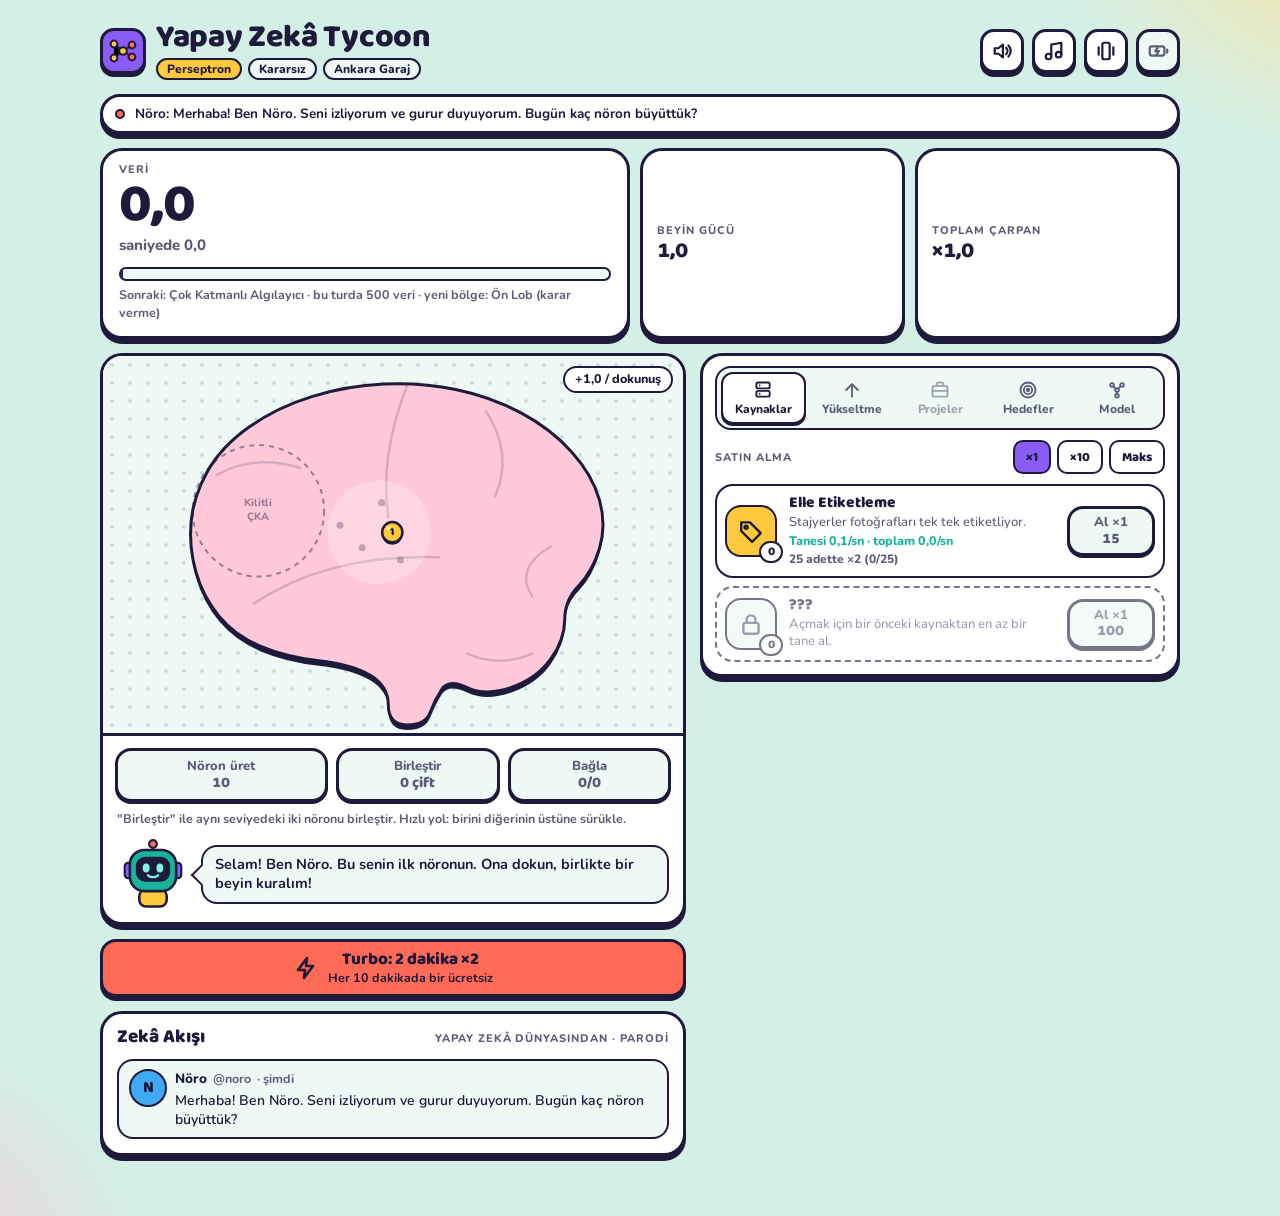
==== commit 5bad5dd1: "v6: inceleme düzeltmeleri, mobil alt menü, projeler, meydan okumalar - Kayıt artık üretim saatini il" ====
--- a/index.html
+++ b/index.html
@@ -164,6 +164,11 @@
   .bb.main { background: var(--sun); color: var(--on); }
   .bb.mrg:not(:disabled) { background: var(--grape); color: var(--on); }
   .bb:disabled { background: var(--surface-2); color: var(--muted); box-shadow: 0 2px 0 var(--ink); }
+  .bb.lnk:not(:disabled) { background: var(--sky); color: var(--on); }
+  .bb[aria-pressed="true"] { outline: 3px dashed var(--ink); outline-offset: 2px; transform: translateY(2px); box-shadow: 0 2px 0 var(--ink); }
+  .editbar { margin: 8px 12px 0; padding: 8px 10px; border: 2.5px solid var(--ink); border-radius: 14px; background: var(--surface-2); display: grid; gap: 6px; font-size: 13.5px; font-weight: 700; }
+  .editbar .acts { display: flex; flex-wrap: wrap; gap: 6px; }
+  .editbar .pill-btn.go { background: var(--sun); color: var(--on); }
   .hint { margin: 0; padding: 4px 14px 0; font-size: 12.5px; font-weight: 700; color: var(--muted); }
 
   .nero { display: flex; align-items: center; gap: 12px; padding: 10px 14px 12px; }
@@ -204,12 +209,15 @@
 
   /* Mağaza */
   .shop { padding: 10px 12px 12px; display: grid; gap: 10px; align-content: start; }
-  .tabs { display: grid; grid-template-columns: repeat(4, minmax(0, 1fr)); gap: 6px; background: var(--surface-2); border: 2.5px solid var(--ink); border-radius: 16px; padding: 4px; }
+  .tabs { display: grid; grid-template-columns: repeat(5, minmax(0, 1fr)); gap: 4px; background: var(--surface-2); border: 2.5px solid var(--ink); border-radius: 16px; padding: 4px; }
   .tab {
     position: relative; appearance: none; border: 2.5px solid transparent; border-radius: 12px; background: none;
-    padding: 8px 2px; font: 800 13px/1.1 var(--body); color: var(--muted); cursor: pointer; min-width: 0;
-    white-space: nowrap; letter-spacing: -.01em;
-  }
+    padding: 6px 2px; font: 800 12px/1.1 var(--body); color: var(--muted); cursor: pointer; min-width: 0;
+    white-space: nowrap; letter-spacing: -.01em; display: grid; justify-items: center; gap: 3px;
+    -webkit-tap-highlight-color: transparent; touch-action: manipulation;
+  }
+  .tab svg { width: 20px; height: 20px; }
+  .tab.locked { opacity: .55; }
   .tab[aria-selected="true"] { background: var(--surface); color: var(--fg); border-color: var(--ink); box-shadow: 0 2px 0 var(--ink); }
   .badge {
     position: absolute; top: -9px; right: -4px; min-width: 20px; height: 20px; padding: 0 5px; border-radius: 999px;
@@ -264,6 +272,9 @@
   .task .t1 { font: 800 15px/1.25 var(--display); }
   .task .t2 { font-size: 12.5px; font-weight: 700; color: var(--muted); }
   .task .track { height: 12px; grid-column: 1 / -1; }
+  .task .t2.alt { color: var(--fg); opacity: .8; }
+  .tacts { display: grid; gap: 6px; justify-items: end; }
+  .tacts .pill-btn { min-height: 30px; font-size: 12px; padding: 2px 10px; }
   .task .track i { background: var(--teal); }
   .task.done { background: var(--surface-2); }
   .claim { min-height: 42px; padding: 4px 12px; background: var(--sun); color: var(--on); font: 800 14px/1 var(--body); }
@@ -342,6 +353,12 @@
   .node.own span, .node.own em { color: var(--on); }
   .node:disabled:not(.own) { opacity: .6; }
   .settings-grid { display: grid; gap: 10px; }
+  .autobox { display: grid; gap: 8px; border-top: 2.5px dashed var(--edge); padding-top: 6px; margin-top: 4px; }
+  .autobox .note, .panel p.note { margin: 0; color: var(--muted); font-size: 13.5px; font-weight: 600; }
+  .prev { display: grid; grid-template-columns: 1fr 1fr; gap: 8px; }
+  .prev div { border: 2.5px solid var(--ink); border-radius: 14px; padding: 8px 10px; background: var(--surface); font-size: 12.5px; font-weight: 700; line-height: 1.35; }
+  .prev b { display: block; font: 800 13.5px/1.2 var(--display); margin-bottom: 2px; }
+  .prev .gain { grid-column: 1 / -1; background: var(--surface-2); font-size: 13.5px; }
   .optrow { display: flex; flex-wrap: wrap; align-items: center; gap: 6px; }
   .optrow .lbl { flex-basis: 100%; }
   .pill-btn { min-height: 36px; padding: 4px 12px; border: 2.5px solid var(--ink); border-radius: 10px; background: var(--surface); font: 800 13px/1 var(--body); cursor: pointer; }
@@ -373,8 +390,22 @@
   .stext { white-space: pre-line; font-size: 15px !important; line-height: 1.5; color: var(--fg) !important; }
   .bot .cos { display: none; }
   .bot[data-cos="fes"] .c-fes, .bot[data-cos="sapka"] .c-sapka, .bot[data-cos="tac"] .c-tac, .bot[data-cos="kep"] .c-kep,
-  .bot[data-cos="gozluk"] .c-gozluk, .bot[data-cos="kulak"] .c-kulak, .bot[data-cos="papyon"] .c-papyon { display: inline; }
+  .bot[data-cos="gozluk"] .c-gozluk, .bot[data-cos="kulak"] .c-kulak, .bot[data-cos="papyon"] .c-papyon,
+  .bot[data-cos="cay"] .c-cay, .bot[data-cos="onluk"] .c-onluk, .bot[data-cos="stetoskop"] .c-stetoskop { display: inline; }
   .kasa .node em { color: var(--teal); }
+  .pcard { display: grid; gap: 10px; background: var(--surface); border: 2.5px solid var(--ink); border-radius: 18px; padding: 12px; }
+  .pc-h { display: flex; align-items: center; gap: 10px; }
+  .pc-h .ava { flex: none; background: var(--sun); }
+  .pc-h b { display: block; font: 800 16px/1.2 var(--display); }
+  .pc-h small { color: var(--muted); font-weight: 700; font-size: 12.5px; }
+  .pc-d { margin: 0; font-size: 14px; font-weight: 600; line-height: 1.4; }
+  .pcard .acts { display: flex; flex-wrap: wrap; gap: 8px; align-items: center; }
+  .popt { min-height: 0; }
+  .popt.fast { background: var(--sun); }
+  .popt.slow { background: var(--sky); }
+  .popt .st, .popt .rw, .popt .go { font-size: 12px; font-weight: 800; line-height: 1.3; }
+  .popt .go { opacity: .85; }
+  .popt:disabled { opacity: .55; }
 
   #toast {
     position: fixed; left: 50%; bottom: calc(18px + env(safe-area-inset-bottom, 0px)); z-index: 40; max-width: calc(100% - 32px);
@@ -395,7 +426,41 @@
     .cols { grid-template-columns: minmax(0, 11fr) minmax(0, 9fr); align-items: start; }
     .brain-btn { height: 380px; }
   }
-  @media (max-width: 440px) { .tab { font-size: 11.5px; padding-inline: 0; } }
+  .minihud { display: none; }
+  .feedx { display: none; }
+  .msub button { flex: 1; }
+  /* Telefon: alt gezinme çubuğu, haber akışı alttan açılan sayfa, üstte küçük veri göstergesi */
+  @media (max-width: 879px) {
+    body { padding-bottom: calc(96px + env(safe-area-inset-bottom, 0px)); }
+    .tabs {
+      position: fixed; left: 0; right: 0; bottom: 0; z-index: 25; border-radius: 20px 20px 0 0; border-width: 3px 0 0;
+      background: var(--surface); padding: 6px 6px calc(6px + env(safe-area-inset-bottom, 0px)); box-shadow: 0 -2px 0 var(--ink);
+    }
+    .tab { font-size: 11px; padding: 6px 0; }
+    .tab svg { width: 23px; height: 23px; }
+    .tab .badge { top: -4px; right: 2px; }
+    .shop { scroll-margin-top: 58px; min-height: calc(100vh - 150px); }
+    #toast { bottom: calc(92px + env(safe-area-inset-bottom, 0px)); }
+    .feed { display: none; }
+    body.feed-open { overflow: hidden; }
+    body.feed-open .feed {
+      display: grid; grid-template-rows: auto minmax(0, 1fr); position: fixed; left: 0; right: 0; bottom: 0; top: 10vh; z-index: 35;
+      border-radius: 22px 22px 0 0; padding-bottom: calc(12px + env(safe-area-inset-bottom, 0px));
+    }
+    body.feed-open .posts { max-height: none; }
+    body.feed-open::before { content: ""; position: fixed; inset: 0; z-index: 34; background: var(--scrim); }
+    .feedx { display: inline-block; margin-left: auto; }
+    .minihud {
+      position: fixed; top: 0; left: 0; right: 0; z-index: 24; display: flex; align-items: baseline; justify-content: center; gap: 10px;
+      padding: calc(6px + env(safe-area-inset-top, 0px)) 16px 7px; background: var(--surface); border-bottom: 3px solid var(--ink);
+      transform: translateY(-110%); transition: transform .2s; pointer-events: none;
+    }
+    .minihud.show { transform: none; }
+    .minihud b { font: 800 22px/1 var(--display); font-variant-numeric: tabular-nums; }
+    .minihud span { font-weight: 800; color: var(--muted); font-size: 13px; }
+    .brain-btn { touch-action: manipulation; }
+  }
+  @media (max-width: 440px) { .brain-btn { height: 270px; } }
   @media (max-width: 380px) {
     .buy { min-width: 76px; }
     .cards { grid-template-columns: 1fr; }
@@ -407,10 +472,11 @@
   body.eco .track i, body.eco .kmeter i { transition: none; }
   @media (prefers-reduced-motion: reduce) {
     .packet, .bot.mood-wow, .shake { animation: none; }
-    .btn3d, #toast, .track i, .kmeter i { transition: none; }
+    .btn3d, #toast, .track i, .kmeter i, .minihud { transition: none; }
   }
 </style>
 
+<div class="minihud" id="miniHud" aria-hidden="true"><b id="mhData">0</b><span id="mhDps"></span></div>
 <main class="app">
   <header class="top">
     <div class="brand">
@@ -452,14 +518,14 @@
     <div class="stat big card">
       <span class="lbl">Veri</span>
       <strong id="data">0</strong>
-      <div class="dpsline"><span id="dps">saniyede 0</span><span class="turbo-pill" id="turboPill" hidden>TURBO ×2</span><span class="turbo-pill" id="inspPill" hidden>İLHAM ×2</span></div>
+      <div class="dpsline"><span id="dps">saniyede 0</span><span class="turbo-pill" id="turboPill" hidden>TURBO ×2</span><span class="turbo-pill" id="inspPill" hidden>İLHAM ×2</span><span id="buffPills" style="display:contents"></span></div>
       <div class="tierbar">
         <div class="track"><i id="tierBar"></i></div>
         <small id="tierNext"></small>
       </div>
     </div>
     <div class="stat card"><span class="lbl">Beyin gücü</span><strong id="brainPow">1</strong></div>
-    <div class="stat card"><span class="lbl">Kayıp (loss)</span><strong id="loss">4,150</strong></div>
+    <div class="stat card"><span class="lbl">Toplam çarpan</span><strong id="multAll">×1</strong></div>
   </section>
 
   <div class="cols">
@@ -475,9 +541,10 @@
         </div>
         <div class="brainbar">
           <button type="button" class="bb main btn3d" id="nBuy"><span class="b1">Nöron üret</span><span class="b2" id="nBuyCost">10</span></button>
-          <button type="button" class="bb mrg btn3d" id="nMerge"><span class="b1">Birleştir</span><span class="b2" id="nMergeN">0 çift</span></button>
-          <button type="button" class="bb btn3d" id="nSyn"><span class="b1">Sinaps</span><span class="b2" id="nSynN">0/0</span></button>
+          <button type="button" class="bb mrg btn3d" id="nMerge" aria-pressed="false"><span class="b1">Birleştir</span><span class="b2" id="nMergeN">0 çift</span></button>
+          <button type="button" class="bb lnk btn3d" id="nSyn" aria-pressed="false"><span class="b1">Bağla</span><span class="b2" id="nSynN">0/0</span></button>
         </div>
+        <div class="editbar" id="editBar" hidden><span id="editText"></span><div class="acts" id="editActs"></div></div>
         <p class="hint" id="brainHint">Aynı seviyedeki iki nöronu birbirinin üstüne sürükle: birleşip daha güçlü bir nöron olurlar.</p>
         <div class="nero">
           <button type="button" class="mascot" id="mascot" aria-label="Nöro'ya dokun, sana bir bilgi söylesin">
@@ -507,6 +574,9 @@
               <g class="cos c-kep"><path d="M16 9 40 0l24 9-24 9z" fill="var(--ink)"/><rect x="30" y="11" width="20" height="7" fill="var(--ink)"/><path d="M62 9v11" stroke="var(--sun)" stroke-width="2.2"/><circle cx="62" cy="21" r="2.4" fill="var(--sun)"/></g>
               <g class="cos c-gozluk"><rect x="22" y="29" width="16" height="12" rx="4" fill="var(--ink)"/><rect x="42" y="29" width="16" height="12" rx="4" fill="var(--ink)"/><path d="M38 33h4" stroke="var(--ink)" stroke-width="2.5"/><path d="M25 32h5M45 32h5" stroke="#FFFFFF" stroke-width="1.6" stroke-linecap="round" opacity=".7"/></g>
               <g class="cos c-kulak"><path d="M11 38C11 4 69 4 69 38" fill="none" stroke="var(--ink)" stroke-width="4"/><rect x="4" y="27" width="13" height="22" rx="6" fill="var(--sky)" stroke="var(--ink)" stroke-width="2.5"/><rect x="63" y="27" width="13" height="22" rx="6" fill="var(--sky)" stroke="var(--ink)" stroke-width="2.5"/></g>
+              <g class="cos c-onluk"><path d="M27 60h26v18a3 3 0 0 1-3 3H30a3 3 0 0 1-3-3z" fill="var(--surface)" stroke="var(--ink)" stroke-width="2.3"/><path d="M33 68h14v7H33z" fill="none" stroke="var(--ink)" stroke-width="1.8"/><path d="M40 63.5c-1.6-1.8-4 0-2.4 1.8L40 67l2.4-1.7c1.6-1.8-.8-3.6-2.4-1.8z" fill="var(--coral)"/></g>
+              <g class="cos c-stetoskop"><path d="M30 60c0 9 4 13 10 13s10-4 10-13" fill="none" stroke="var(--ink)" stroke-width="2.6" stroke-linecap="round"/><path d="M50 66v6" stroke="var(--ink)" stroke-width="2.4"/><circle cx="50" cy="75" r="3.6" fill="var(--sky)" stroke="var(--ink)" stroke-width="2"/></g>
+              <g class="cos c-cay"><ellipse cx="75" cy="58" rx="7" ry="2.2" fill="var(--sun)" stroke="var(--ink)" stroke-width="2"/><path d="M70 42h10l-2 5 2 5-2 5h-6l-2-5 2-5z" fill="#C2410C" stroke="var(--ink)" stroke-width="2" stroke-linejoin="round"/><path d="M71.5 44h7" stroke="#FFFFFF" stroke-width="1.4" opacity=".6"/></g>
               <g class="cos c-papyon"><path d="M40 64 28 58v12zM40 64l12-6v12z" fill="var(--coral)" stroke="var(--ink)" stroke-width="2.2" stroke-linejoin="round"/><circle cx="40" cy="64" r="3" fill="var(--sun)" stroke="var(--ink)" stroke-width="1.8"/></g>
             </svg>
           </button>
@@ -524,17 +594,18 @@
       </button>
 
       <section class="feed card" id="feed" aria-label="Zekâ Akışı">
-        <div class="feedhead"><h2>Zekâ Akışı</h2><span class="lbl">yapay zekâ dünyasından · parodi</span></div>
+        <div class="feedhead"><h2>Zekâ Akışı</h2><span class="lbl">yapay zekâ dünyasından · parodi</span><button type="button" class="pill-btn feedx" id="feedX">Kapat</button></div>
         <div class="posts" id="posts" aria-live="polite"></div>
       </section>
     </section>
 
     <section class="shop card">
       <div class="tabs" role="tablist">
-        <button type="button" class="tab" role="tab" id="tab-gen" data-tab="gen" aria-selected="true" aria-controls="panel-gen">Kaynaklar</button>
-        <button type="button" class="tab" role="tab" id="tab-up" data-tab="up" aria-selected="false" aria-controls="panel-up">Yükseltme<span class="badge" id="upBadge"></span></button>
-        <button type="button" class="tab" role="tab" id="tab-goal" data-tab="goal" aria-selected="false" aria-controls="panel-goal">Hedefler<span class="badge" id="goalBadge"></span></button>
-        <button type="button" class="tab" role="tab" id="tab-model" data-tab="model" aria-selected="false" aria-controls="panel-model">Model<span class="badge" id="modelBadge"></span></button>
+        <button type="button" class="tab" role="tab" id="tab-gen" data-tab="gen" aria-selected="true" aria-controls="panel-gen"><svg viewBox="0 0 24 24" fill="none" stroke="currentColor" stroke-width="2.2" stroke-linecap="round" stroke-linejoin="round" aria-hidden="true"><rect x="4" y="3" width="16" height="7" rx="2"/><rect x="4" y="13" width="16" height="7" rx="2"/><path d="M8 6.5h.01M8 16.5h.01"/></svg><span>Kaynaklar</span></button>
+        <button type="button" class="tab" role="tab" id="tab-up" data-tab="up" aria-selected="false" aria-controls="panel-up"><svg viewBox="0 0 24 24" fill="none" stroke="currentColor" stroke-width="2.2" stroke-linecap="round" stroke-linejoin="round" aria-hidden="true"><path d="M12 20V6M5 12l7-7 7 7"/></svg><span>Yükseltme</span><span class="badge" id="upBadge"></span></button>
+        <button type="button" class="tab" role="tab" id="tab-proj" data-tab="proj" aria-selected="false" aria-controls="panel-proj"><svg viewBox="0 0 24 24" fill="none" stroke="currentColor" stroke-width="2.2" stroke-linecap="round" stroke-linejoin="round" aria-hidden="true"><rect x="3" y="7" width="18" height="13" rx="2"/><path d="M8 7V5a2 2 0 0 1 2-2h4a2 2 0 0 1 2 2v2M3 13h18"/></svg><span>Projeler</span><span class="badge" id="projBadge"></span></button>
+        <button type="button" class="tab" role="tab" id="tab-goal" data-tab="goal" aria-selected="false" aria-controls="panel-goal"><svg viewBox="0 0 24 24" fill="none" stroke="currentColor" stroke-width="2.2" stroke-linecap="round" stroke-linejoin="round" aria-hidden="true"><circle cx="12" cy="12" r="9"/><circle cx="12" cy="12" r="5"/><circle cx="12" cy="12" r="1.5"/></svg><span>Hedefler</span><span class="badge" id="goalBadge"></span></button>
+        <button type="button" class="tab" role="tab" id="tab-model" data-tab="model" aria-selected="false" aria-controls="panel-model"><svg viewBox="0 0 24 24" fill="none" stroke="currentColor" stroke-width="2.2" stroke-linecap="round" stroke-linejoin="round" aria-hidden="true"><circle cx="6" cy="6" r="2.2"/><circle cx="18" cy="6" r="2.2"/><circle cx="12" cy="19" r="2.2"/><circle cx="12" cy="12" r="2.2"/><path d="M7.7 7.5 10.3 10.5M16.3 7.5 13.7 10.5M12 14.2v2.6"/></svg><span>Model</span><span class="badge" id="modelBadge"></span></button>
       </div>
 
       <div class="panel" id="panel-gen" role="tabpanel" aria-labelledby="tab-gen">
@@ -545,10 +616,31 @@
           <button type="button" data-mode="max" aria-pressed="false">Maks</button>
         </div>
         <div class="list" id="genList"></div>
+        <div class="autobox" id="autoBox">
+          <div class="sechead"><h2>Otomasyon</h2><span id="autoSum"></span></div>
+          <p class="note" id="autoNote"></p>
+          <div class="optrow" id="autoBuyRow"><span class="lbl">Otomatik alıcı</span>
+            <button type="button" class="pill-btn" data-auto="buy">Açık</button>
+            <button type="button" class="pill-btn" data-amode="eff">Verimli</button>
+            <button type="button" class="pill-btn" data-amode="mile">Eşiğe tamamla</button>
+            <button type="button" class="pill-btn" data-amode="sel">Yalnız seçili</button>
+          </div>
+          <div class="optrow" id="autoSelRow"><span class="lbl">Seçili kaynak</span></div>
+          <div class="optrow" id="autoMergeRow"><span class="lbl">Otomatik birleştirici</span>
+            <button type="button" class="pill-btn" data-auto="merge">Açık</button>
+            <button type="button" class="pill-btn" data-auto="protect">Sinapslı nöronları koru</button>
+          </div>
+        </div>
       </div>
 
       <div class="panel" id="panel-up" role="tabpanel" aria-labelledby="tab-up" hidden>
         <div class="list" id="upList"></div>
+      </div>
+
+      <div class="panel" id="panel-proj" role="tabpanel" aria-labelledby="tab-proj" hidden>
+        <div class="sechead"><h2>Müşteri projeleri</h2><span id="projSum"></span></div>
+        <p class="note" id="projNote"></p>
+        <div class="stack" id="projBox"></div>
       </div>
 
       <div class="panel" id="panel-goal" role="tabpanel" aria-labelledby="tab-goal" hidden>
@@ -558,6 +650,7 @@
           <p id="evDesc"></p>
           <div class="track"><i id="evBar"></i></div>
           <div class="miles" id="evMiles"></div>
+          <button type="button" class="ghost btn3d" id="evJoin">Katıl</button>
         </div>
         <div class="sechead"><h2>Nöro'nun gezisi</h2><span id="misLeft"></span></div>
         <div class="list" id="misList"></div>
@@ -568,6 +661,12 @@
       </div>
 
       <div class="panel" id="panel-model" role="tabpanel" aria-labelledby="tab-model" hidden>
+        <div class="seg msub" id="msub">
+          <button type="button" data-msub="train" aria-pressed="true">Eğitim</button>
+          <button type="button" data-msub="kasa" aria-pressed="false">Kasa</button>
+          <button type="button" data-msub="prof" aria-pressed="false">Profil ve ayarlar</button>
+        </div>
+        <div class="stack" data-sub="train">
         <div class="sechead"><h2>Karakter</h2><span id="alignText"></span></div>
         <div class="karma">
           <div class="kmeter" aria-hidden="true"><i id="kDot" style="left:50%"></i></div>
@@ -577,29 +676,40 @@
         <p class="note" id="alignNote"></p>
 
         <div class="sechead"><h2>Yeni model eğit</h2></div>
-        <p class="note">Veri, kaynaklar, nöronlar ve bu turdaki karakter seçimlerin sıfırlanır. Karşılığında parametre kazanırsın: her parametre tüm üretime kalıcı olarak +%10 ekler.</p>
+        <p class="note">Yeni model eğitmek bir kayıp değil, bir sıçrama: parametreler tüm üretimi kalıcı olarak büyütür ve her turda yeni bir laboratuvar açılır.</p>
         <div class="facts">
           <div><span class="lbl">Parametre</span><strong id="mParams">0</strong></div>
           <div><span class="lbl">Çarpan</span><strong id="mMult">×1,00</strong></div>
           <div><span class="lbl">Bu eğitim</span><strong id="mGain">0</strong></div>
         </div>
         <p class="note" id="mHint"></p>
+        <div class="prev" id="pPrev">
+          <div class="gain" id="pGainBox"></div>
+          <div><b>Kalır</b>Parametreler, çip ve Kasa, başarımlar, Bilinç, referanslar, kostümler, otomasyon ayarların.</div>
+          <div><b>Sıfırlanır</b>Veri, kaynaklar, yükseltmeler, nöronlar ve sinapslar, bu turdaki karakter kartların.</div>
+        </div>
         <button type="button" class="primary btn3d" id="pBtn" disabled>Yeni model eğit</button>
         <p class="note" id="labNote"></p>
-
+        <div id="tekBox" hidden>
+          <div class="stack">
+            <div class="sechead"><h2>Tekillik</h2><span id="tekSum"></span></div>
+            <p class="note">İkinci katman. Parametreler dahil her şey sıfırlanır, karşılığında Bilinç kazanırsın. Kazandığın her Bilinç üretime kalıcı +%10 ekler; ağaçtan yetenek almak bu bonusu azaltmaz.</p>
+            <button type="button" class="primary btn3d" id="tekBtn" disabled>Tekilliğe ulaş</button>
+            <div class="tree" id="tree"></div>
+            <div class="sechead"><h2>Benchmark meydan okumaları</h2><span id="chSum"></span></div>
+            <p class="note">Ana turun kenara kaydedilir; zorlu kurallarla yeni bir tur oynarsın. Hedefe ulaşınca kalıcı ödül kazanır ve ana turuna dönersin. İstediğin an ücretsiz çıkabilirsin.</p>
+            <div class="list" id="chList"></div>
+          </div>
+        </div>
+
+        </div>
+        <div class="stack" data-sub="kasa" hidden>
         <div class="sechead"><h2>Kasa</h2><span id="chipSum"></span></div>
         <p class="note">Çip; yeni model eğittiğinde, başarımlardan, günlük görevlerden ve etkinliklerden gelir. Kasadaki eşyalar hiçbir sıfırlamada kaybolmaz.</p>
         <div class="tree kasa" id="kasa"></div>
 
-        <div id="tekBox" hidden>
-          <div class="stack">
-            <div class="sechead"><h2>Tekillik</h2><span id="tekSum"></span></div>
-            <p class="note">İkinci katman. Parametreler dahil her şey sıfırlanır, karşılığında Bilinç kazanırsın. Bilinçle aşağıdaki ağaçtan kalıcı yetenekler açılır; harcanmayan her Bilinç üretime +%10 ekler.</p>
-            <button type="button" class="primary btn3d" id="tekBtn" disabled>Tekilliğe ulaş</button>
-            <div class="tree" id="tree"></div>
-          </div>
         </div>
-
+        <div class="stack" data-sub="prof" hidden>
         <div class="chart">
           <span class="lbl">Kayıp eğrisi</span>
           <canvas id="chart" role="img" aria-label="Toplanan veri arttıkça kayıp azalır. Nokta senin modelini gösterir."></canvas>
@@ -630,6 +740,7 @@
           </div>
         </div>
         <button type="button" class="danger" id="resetBtn">Tüm ilerlemeyi sil</button>
+        </div>
       </div>
     </section>
   </div>
@@ -690,7 +801,7 @@
     comboSteps: 30, comboDecay: 25,
     critChance: 0.05, critMult: 7,
     prestigeDiv: 1e11, paramBonus: 0.1,
-    offline: 0.6, offlineCap: 43200,
+    offline: 0.6, offlineCap: 43200, refBonus: 0.03,
     turboMs: 120000, turboCd: 600000
   };
   if (location.hash === '#debug' && window.__BAL) Object.assign(BAL, window.__BAL);
@@ -788,7 +899,7 @@
     [{ id: 'opensrc', n: 'Açık Kaynak Topluluğu', d: 'Kodunu herkesle paylaş. Yükseltmeler %25 ucuz.' },
      { id: 'steal', n: 'Veri Hırsızlığı', d: 'Sunuculara sız. Her dokunuş saniyelik üretimin +%5\'ini daha çalar.' }],
     [{ id: 'safety', n: 'Güvenlik Araştırması', d: 'İnsanlarla birlikte güvenli ol. Turbo 10 yerine 6 dakikada dolar.' },
-     { id: 'botnet', n: 'Botnet', d: 'Binlerce bilgisayarı ele geçir. Saniyede 3 otomatik dokunuş.' }],
+     { id: 'botnet', n: 'Botnet', d: 'Binlerce bilgisayarı ele geçir. Oyun açıkken saniyede 3 otomatik dokunuş.' }],
     [{ id: 'tutor', n: 'Eğitim Asistanı', d: 'Öğrencilere ders ver. Günlük görev ödülleri ×3 ve +1 sinaps.' },
      { id: 'disinfo', n: 'Dezenformasyon', d: 'Kafaları karıştır. Aha! anı şansı %5 yerine %15.' }],
     [{ id: 'partner', n: 'İnsanlarla Ortaklık', d: 'Bilim insanlarıyla omuz omuza çalış. Sinaps bonusları ×2.' },
@@ -918,7 +1029,10 @@
     kep: { n: 'Mezuniyet kepi', ok: () => state.quizOk >= 5, how: '5 doğru cevapla açılır' },
     kulak: { n: 'Kulaklık', ok: () => state.mgBest >= 10, how: 'Mini oyunda 10 skorla açılır' },
     sapka: { n: 'Silindir şapka', ok: () => state.medals >= 1, how: 'Etkinlik madalyasıyla açılır' },
-    tac: { n: 'Taç', ok: () => state.bestTier >= 7, how: 'YGZ Adayı olunca açılır' }
+    tac: { n: 'Taç', ok: () => state.bestTier >= 7, how: 'YGZ Adayı olunca açılır' },
+    cay: { n: 'Çay bardağı', ok: () => state.projStory.riza === 1, how: 'Rıza Usta\'nın projesini özenle teslim et' },
+    onluk: { n: 'Önlük', ok: () => state.projStory.nezahat === 1, how: 'Nezahat Teyze\'nin projesini özenle teslim et' },
+    stetoskop: { n: 'Stetoskop', ok: () => state.projStory.hastane === 1, how: 'Hastane projesini özenle teslim et' }
   };
   const STORY = {
     1: 'Laboratuvarın şefi Dr. Selin ekrana yaklaşıyor: "Nöro artık katman katman düşünüyor!"\nNöro: "Katman mı? Ben sadece biraz kalabalıklaştım."',
@@ -938,8 +1052,8 @@
     { id: 'xh', n: 'Kaynak Yutucu', d: 'Gezegenin işlem gücünü yut. Tüm üretim ×1,25, virüsler sıklaşır.' }];
   const TREE = [
     { id: 'start', n: 'Hızlı Başlangıç', d: 'Her tura dört adet 2. seviye nöronla başla.', c: 1 },
-    { id: 'amerge', n: 'Otomatik Birleştirici', d: 'Her 5 saniyede bir çift nöronu kendisi birleştirir.', c: 2 },
-    { id: 'abuy', n: 'Otomatik Alıcı', d: 'Her 2 saniyede alabildiğin en ucuz kaynaktan bir tane alır.', c: 2 },
+    { id: 'amerge', n: 'Hızlı Birleştirici', d: 'Otomatik birleştirici 8 yerine 2 saniyede bir çalışır (ve hemen açılır).', c: 2 },
+    { id: 'abuy', n: 'Hızlı Alıcı', d: 'Otomatik alıcı her saniye 10 adede kadar alır (ve hemen açılır).', c: 2 },
     { id: 'syn', n: 'Doğuştan Bağlantı', d: '+2 sinaps hakkı.', c: 2 },
     { id: 'turbo', n: 'Sonsuz Enerji', d: 'Turbo 2 yerine 3 dakika sürer.', c: 2 },
     { id: 'dream', n: 'Rüya Modu', d: 'Çevrimdışı kazanç %100 ve 24 saate kadar.', c: 2 },
@@ -993,11 +1107,15 @@
       clicks: 0, runs: 0, merges: 0, maxLvEver: 1, synMade: 0, crits: 0, comboTop: 0, viruses: 0, bestTier: 0,
       last: Date.now(), turboUntil: 0, turboReadyAt: 0, played: 0, buyMode: 1, pendingOff: 0,
       packets: 0, turbos: 0, upgBought: 0, taskClaims: 0, perfectDays: 0, ach: {}, daily: null, seen: {},
-      bilinc: 0, tek: 0, tree: {}, skin: 'teal', skins: { teal: 1 }, ev: null, medals: 0,
+      ver: 6,
+      bilinc: 0, bilincAll: 0, tek: 0, tree: {}, skin: 'teal', skins: { teal: 1 }, ev: null, medals: 0,
       mgReadyAt: 0, mgBest: 0, mgPlays: 0, halluLeft: 0, inspireUntil: 0, quizOk: 0,
       mission: null, missions: 0,
-      chips: 0, kasa: {}, cos: 'none', storySeen: {}, endings: {}, feed: [], news: null, perm2x: false,
-      opt: { sound: true, music: true, haptic: true, eco: null, sci: false, tab: 'gen' }
+      chips: 0, kasa: {}, cos: 'none', storySeen: {}, endings: {}, feed: [], buffs: {}, perm2x: false,
+      auto: { buy: true, mode: 'eff', sel: 0, merge: true, protect: true },
+      proj: null, projOffer: null, projDone: 0, refs: 0, projStory: {}, projSkipAt: 0,
+      ch: null, chDone: {}, chSaved: null,
+      opt: { sound: true, music: true, haptic: true, eco: null, sci: false, tab: 'gen', msub: 'train' }
     };
   }
   const state = defaults();
@@ -1011,13 +1129,16 @@
   const loopN = () => Math.floor(state.runs / LABS.length);
   const labM = (k, d) => (lab().m[k] != null ? lab().m[k] : d);
   const kv = id => state.kasa[id] || 0;
-  const newsOn = k => !!state.news && state.news.k === k && Date.now() < state.news.until;
+  const newsOn = k => (state.buffs[k] || 0) > Date.now();
+  const chIs = id => !!state.ch && state.ch.id === id;
+  const chWon = id => !!state.chDone[id];
   const genCount = side => Object.keys(state.choices).filter(t => +t > 7 && state.choices[t] === side).length;
   const cardsFor = t => t <= 7 ? CARDS[t] : GEN_CARDS;
   const weekNo = () => Math.floor((Date.now() / 864e5 + 3) / 7);
   const curEvent = () => EVENTS[weekNo() % EVENTS.length];
-  const evIs = id => curEvent().id === id;
-  function ensureEvent() { const wk = weekNo(); if (!state.ev || state.ev.wk !== wk) state.ev = { wk: wk, pts: 0, got: 0 }; }
+  // Haftalık etkinlik isteğe bağlı: katılmayan oyuncunun ekonomisi hiç değişmez.
+  const evIs = id => !!state.ev && state.ev.join && curEvent().id === id;
+  function ensureEvent() { const wk = weekNo(); if (!state.ev || state.ev.wk !== wk) state.ev = { wk: wk, pts: 0, got: 0, join: false }; }
 
   /* ---------- Beyin ---------- */
   let brainCache = -1;
@@ -1027,20 +1148,24 @@
   function neuronAt(s) { for (let i = 0; i < state.neurons.length; i++) if (state.neurons[i].s === s) return state.neurons[i]; return null; }
   function brainPower() {
     if (brainCache >= 0) return brainCache;
+    brainCache = powerOf(state.neurons, state.syn);
+    return brainCache;
+  }
+  // Saf hesap: önizleme için kopya nöron/sinaps listesiyle de çağrılır.
+  function powerOf(neurons, syns) {
     const synMul = (state.upg.s1 ? 2 : 1) * (perk('partner') ? 2 : 1) * (1 + kv('jel') * 0.2);
+    const at = s => { for (let i = 0; i < neurons.length; i++) if (neurons[i].s === s) return neurons[i]; return null; };
     const bonus = {};
-    state.syn.forEach(p => {
-      const a = neuronAt(p[0]), b = neuronAt(p[1]);
+    syns.forEach(p => {
+      const a = at(p[0]), b = at(p[1]);
       if (!a || !b) return;
       const v = (a.l === b.l ? BAL.synRes : BAL.synBonus) * synMul;
       bonus[a.s] = (bonus[a.s] || 0) + v;
       bonus[b.s] = (bonus[b.s] || 0) + v;
     });
     let B = 0;
-    state.neurons.forEach(n => { B += Math.pow(BAL.levelPow, n.l - 1) * (1 + (bonus[n.s] || 0)); });
-    B *= (state.upg.n1 ? 1.5 : 1) * (state.upg.n2 ? 2 : 1);
-    brainCache = B;
-    return B;
+    neurons.forEach(n => { B += Math.pow(BAL.levelPow, n.l - 1) * (1 + (bonus[n.s] || 0)); });
+    return B * (state.upg.n1 ? 1.5 : 1) * (state.upg.n2 ? 2 : 1);
   }
   const brainDirty = () => { brainCache = -1; };
 
@@ -1051,8 +1176,10 @@
   const achMult = () => 1 + achCount() * BAL.achB;
   const alignMult = () => alignment() === 'f' ? BAL.alignF : alignment() === 'h' ? BAL.alignH : 1;
   const inspireOn = () => Date.now() < state.inspireUntil;
-  const globalMult = () => paramMult() * achMult() * alignMult() * (turboOn() ? 2 : 1) * (perk('replicate') ? 3 : 1)
-    * (1 + state.medals * 0.05) * (1 + state.bilinc * 0.1) * (inspireOn() ? 2 : 1)
+  // base = true: turbo, İlham gibi geçici güçlendirmeler hariç (ödül ve çevrimdışı hesapları için)
+  const refMult = () => 1 + state.refs * BAL.refBonus;
+  const globalMult = base => paramMult() * achMult() * alignMult() * (!base && turboOn() ? 2 : 1) * (perk('replicate') ? 3 : 1)
+    * (1 + state.medals * 0.05) * (1 + state.bilincAll * 0.1) * (!base && inspireOn() ? 2 : 1) * refMult() * (chWon('kit') ? 1.5 : 1)
     * Math.pow(BAL.xTier, Math.max(0, tierIdx() - 7)) * Math.pow(BAL.genF, genCount('f')) * Math.pow(BAL.genH, genCount('h'))
     * Math.pow(2, loopN()) * labM('all', 1) * (state.perm2x ? 2 : 1);
   function srcMult(i) {
@@ -1061,12 +1188,15 @@
     for (let k = 0; k < BAL.miles.length && n >= BAL.miles[k]; k++) m *= 2;
     return m;
   }
-  function srcGlobal() { let m = 1; ['v0', 'v1', 'v2'].forEach(id => { if (state.upg[id]) m *= 2; }); if (perk('cookies')) m *= 1.5; return m * labM('src', 1) * (1 + kv('ekran') * 0.1) * (newsOn('src') ? 2 : 1); }
+  function srcGlobal(base) {
+    let m = 1; ['v0', 'v1', 'v2'].forEach(id => { if (state.upg[id]) m *= 2; }); if (perk('cookies')) m *= 1.5;
+    return m * labM('src', 1) * (1 + kv('ekran') * 0.1) * (!base && newsOn('src') ? 2 : 1) * (chIs('kit') ? 0.1 : 1) * (chWon('pasif') ? 1.5 : 1);
+  }
   const brainIdle = () => 1 + BAL.idleK * Math.sqrt(brainPower());
-  function dps() {
+  function dps(base) {
     let s = 0;
     for (let i = 0; i < G.length; i++) s += state.gen[i] * G[i].r * srcMult(i);
-    return s * srcGlobal() * brainIdle() * globalMult();
+    return s * srcGlobal(base) * brainIdle() * globalMult(base);
   }
   function clickMult() { let m = 1; ['c0', 'c1', 'c2', 'c3'].forEach(id => { if (state.upg[id]) m *= 3; }); if (perk('faces')) m *= 2; if (evIs('gpu')) m *= 2; return m * labM('tap', 1) * (1 + kv('kahve') * 0.15) * (newsOn('tap') ? 2 : 1); }
   function tapShare() {
@@ -1074,17 +1204,18 @@
     s += (state.upg.p0 ? 0.01 : 0) + (state.upg.p1 ? 0.02 : 0) + (state.upg.p2 ? 0.03 : 0) + (state.upg.p3 ? 0.04 : 0) + (perk('steal') ? 0.05 : 0);
     return s;
   }
-  const tapValue = () => Math.pow(brainPower(), BAL.tapPow) * clickMult() * globalMult() + tapShare() * dps();
+  const tapValue = base => chIs('pasif') ? 0 : Math.pow(brainPower(), BAL.tapPow) * clickMult() * globalMult(base) + tapShare() * dps(base);
   const comboCap = () => (state.upg.k0 ? 3 : 2) + (evIs('hack') ? 1 : 0) + kv('klavye') * 0.2;
   const critChance = () => (BAL.critChance + (state.upg.a0 ? 0.05 : 0) + (perk('disinfo') ? 0.10 : 0)) * (evIs('hallu') ? 2 : 1) * labM('crit', 1) * (newsOn('crit') ? 3 : 1);
   const critMult = () => (state.upg.a1 ? BAL.critMult * 2 : BAL.critMult) * (state.tree.intu ? 2 : 1);
   function addData(n) { state.data += n; state.run += n; state.life += n; progress('earn', n); }
-  const gain = () => Math.floor(Math.pow(state.run / BAL.prestigeDiv, BAL.pPow) * (perk('aligned') ? 1.5 : 1));
+  // Toplanmamış çevrimdışı veri bu turun parçasıdır: eğitimde önce otomatik toplanır.
+  const gain = () => state.ch ? 0 : Math.floor(Math.pow((state.run + state.pendingOff) / BAL.prestigeDiv, BAL.pPow) * (perk('aligned') ? 1.5 : 1));
   const lossAt = q => 0.35 + 3.8 * Math.exp(-q / 3.2);
   const qNow = () => Math.min(21, Math.log10(1 + state.life));
   function tierIdx() { let idx = 0; TIERS.forEach((t, i) => { if (state.run >= t.at) idx = i; }); return idx; }
 
-  const evCost = () => (evIs('gpu') ? 1.25 : 1) * labM('cost', 1);
+  const evCost = () => (evIs('gpu') ? 1.25 : 1) * labM('cost', 1) * (chWon('gpu') ? 0.9 : 1);
   const costFor = (i, n) => Math.ceil(G[i].c * evCost() * Math.pow(BAL.growth, state.gen[i]) * (Math.pow(BAL.growth, n) - 1) / (BAL.growth - 1));
   function maxAff(i) {
     const c0 = G[i].c * evCost() * Math.pow(BAL.growth, state.gen[i]);
@@ -1152,14 +1283,35 @@
   function buzz(p) { if (state.opt.haptic && navigator.vibrate) { try { navigator.vibrate(p); } catch (e) { /* desteklenmiyor */ } } }
 
   /* ---------- Kayıt ---------- */
+  // state.last yalnızca üretim hesabının saati: kayıt onu ASLA ilerletmez (yoksa arka planda kayıt, çevrimdışı kazancı silerdi).
+  let saveFailShown = false, backupAt = 0;
   function save() {
-    state.last = Date.now();
-    try { localStorage.setItem(KEY, JSON.stringify(state)); } catch (e) { /* kayıt kapalı */ }
-  }
+    try {
+      const raw = JSON.stringify(state);
+      if (Date.now() - backupAt > 300000) {
+        backupAt = Date.now();
+        const prev = localStorage.getItem(KEY);
+        if (prev) localStorage.setItem(KEY + '-yedek', prev);
+      }
+      localStorage.setItem(KEY, raw);
+      saveFailShown = false;
+      return true;
+    } catch (e) {
+      if (!saveFailShown) { saveFailShown = true; toast('Kayıt yapılamadı! Depolama dolu ya da kapalı olabilir. Ayarlar\'dan yedek al.'); }
+      return false;
+    }
+  }
+  // Yükleme ya tamamen olur ya hiç olmaz: hata çıkarsa eski durum geri konur.
   function loadFrom(raw) {
+    const before = JSON.stringify(state);
+    const ok = loadInto(raw);
+    if (!ok) { const b = JSON.parse(before); Object.keys(state).forEach(k => { delete state[k]; }); Object.assign(state, b); brainDirty(); }
+    return ok;
+  }
+  function loadInto(raw) {
     try {
       const o = JSON.parse(raw);
-      if (!o || typeof o !== 'object') return false;
+      if (!o || typeof o !== 'object' || (o.ver != null && typeof o.ver !== 'number')) return false;
       const num = (v, d) => (typeof v === 'number' && isFinite(v) && v >= 0 ? v : d);
       ['data', 'run', 'life', 'clicks', 'runs', 'merges', 'synMade', 'crits', 'comboTop', 'viruses', 'bestTier', 'nBought', 'turboUntil', 'turboReadyAt',
         'played', 'packets', 'turbos', 'upgBought', 'taskClaims', 'perfectDays', 'pendingOff',
@@ -1182,25 +1334,42 @@
         if (!state.neurons.length) state.neurons = [{ s: 0, l: 1 }];
       }
       if (Array.isArray(o.syn)) state.syn = o.syn.filter(p => Array.isArray(p) && p.length === 2 && Number.isInteger(p[0]) && Number.isInteger(p[1]) && p[0] !== p[1]);
-      if (o.daily && typeof o.daily === 'object' && Array.isArray(o.daily.tasks)) state.daily = o.daily;
+      if (o.daily && typeof o.daily === 'object' && o.daily.v === 2 && Array.isArray(o.daily.tasks)) state.daily = o.daily;
       if (o.kasa && typeof o.kasa === 'object') KASA.forEach(k => { const v = Math.floor(num(o.kasa[k.id], 0)); if (v) state.kasa[k.id] = Math.min(k.max, v); });
       if (typeof o.cos === 'string' && COSTUMES[o.cos]) state.cos = o.cos;
       ['storySeen', 'endings'].forEach(k => { if (o[k] && typeof o[k] === 'object') state[k] = Object.assign({}, o[k]); });
       if (Array.isArray(o.feed)) state.feed = o.feed.filter(x => x && Number.isInteger(x.i) && x.i >= 0 && x.i < FEED.length).slice(0, 20)
         .map(x => ({ i: x.i, at: num(x.at, Date.now()), b: typeof x.b === 'string' ? x.b : null, liked: !!x.liked, v: typeof x.v === 'object' && x.v ? x.v : null }));
       if (o.mission && typeof o.mission === 'object' && typeof o.mission.k === 'string') state.mission = { k: o.mission.k, until: num(o.mission.until, 0) };
-      if (o.news && typeof o.news === 'object' && typeof o.news.k === 'string') state.news = { k: o.news.k, until: num(o.news.until, 0) };
+      state.buffs = {};
+      if (o.buffs && typeof o.buffs === 'object') Object.keys(BUFFS).forEach(k => { const v = num(o.buffs[k], 0); if (v) state.buffs[k] = v; });
+      else if (o.news && typeof o.news === 'object' && BUFFS[o.news.k]) state.buffs[o.news.k] = num(o.news.until, 0);
       if (o.tree && typeof o.tree === 'object') TREE.forEach(t => { if (o.tree[t.id]) state.tree[t.id] = 1; });
+      // Sürüm 5'te harcanan Bilinç bonusu düşürüyordu: toplam kazanılan Bilinç = kalan + ağaçta harcanan.
+      state.bilincAll = typeof o.bilincAll === 'number' ? num(o.bilincAll, 0) : state.bilinc + TREE.reduce((a, t) => a + (state.tree[t.id] ? t.c : 0), 0);
+      state.perm2x = o.perm2x === true;
+      state.refs = Math.floor(num(o.refs, 0)); state.projDone = Math.floor(num(o.projDone, 0)); state.projSkipAt = num(o.projSkipAt, 0);
+      if (o.projStory && typeof o.projStory === 'object') state.projStory = Object.assign({}, o.projStory);
+      if (o.proj && typeof o.proj === 'object' && PROJ_BY[o.proj.id] && (o.proj.a === 0 || o.proj.a === 1)) state.proj = { id: o.proj.id, a: o.proj.a, until: num(o.proj.until, 0), q: Math.max(1, Math.min(3, Math.floor(num(o.proj.q, 1)))) };
+      if (o.projOffer && typeof o.projOffer === 'object' && PROJ_BY[o.projOffer.id]) state.projOffer = { id: o.projOffer.id };
+      if (o.auto && typeof o.auto === 'object') {
+        state.auto.buy = o.auto.buy !== false; state.auto.merge = o.auto.merge !== false; state.auto.protect = o.auto.protect !== false;
+        state.auto.mode = ['eff', 'mile', 'sel'].indexOf(o.auto.mode) >= 0 ? o.auto.mode : 'eff';
+        state.auto.sel = Math.max(0, Math.min(G.length - 1, Math.floor(num(o.auto.sel, 0))));
+      }
+      if (o.chDone && typeof o.chDone === 'object') CHAL.forEach(c => { if (o.chDone[c.id]) state.chDone[c.id] = 1; });
+      if (o.ch && typeof o.ch === 'object' && CHAL_BY[o.ch.id] && o.chSaved && typeof o.chSaved === 'object') { state.ch = { id: o.ch.id }; state.chSaved = o.chSaved; }
       if (o.skins && typeof o.skins === 'object') Object.keys(SKINS).forEach(k => { if (o.skins[k]) state.skins[k] = 1; });
       if (typeof o.skin === 'string' && state.skins[o.skin]) state.skin = o.skin;
-      if (o.ev && typeof o.ev === 'object' && typeof o.ev.wk === 'number') state.ev = { wk: o.ev.wk, pts: num(o.ev.pts, 0), got: Math.min(3, Math.floor(num(o.ev.got, 0))) };
+      if (o.ev && typeof o.ev === 'object' && typeof o.ev.wk === 'number') state.ev = { wk: o.ev.wk, pts: num(o.ev.pts, 0), got: Math.min(3, Math.floor(num(o.ev.got, 0))), join: o.ev.join === true };
       if (o.opt && typeof o.opt === 'object') {
         state.opt.sound = o.opt.sound !== false;
         state.opt.haptic = o.opt.haptic !== false;
         state.opt.eco = typeof o.opt.eco === 'boolean' ? o.opt.eco : null;
         state.opt.sci = o.opt.sci === true;
         state.opt.music = o.opt.music !== false;
-        state.opt.tab = ['gen', 'up', 'goal', 'model'].indexOf(o.opt.tab) >= 0 ? o.opt.tab : 'gen';
+        state.opt.tab = ['gen', 'up', 'proj', 'goal', 'model'].indexOf(o.opt.tab) >= 0 ? o.opt.tab : 'gen';
+        state.opt.msub = ['train', 'kasa', 'prof'].indexOf(o.opt.msub) >= 0 ? o.opt.msub : 'train';
       }
       state.buyMode = (o.buyMode === 10 || o.buyMode === 'max') ? o.buyMode : 1;
       brainDirty();
@@ -1208,7 +1377,11 @@
     } catch (e) { return false; }
   }
   function load() {
-    try { const raw = localStorage.getItem(KEY); return raw ? loadFrom(raw) : false; } catch (e) { return false; }
+    let raw = null, bak = null;
+    try { raw = localStorage.getItem(KEY); bak = localStorage.getItem(KEY + '-yedek'); } catch (e) { return false; }
+    if (raw && loadFrom(raw)) return true;
+    if (bak && loadFrom(bak)) { setTimeout(() => toast('Ana kayıt bozuktu; son yedekten yüklendi.'), 1500); return true; }
+    return false;
   }
 
   /* ---------- Bildirim ve Nöro ---------- */
@@ -1460,6 +1633,12 @@
       g.fillStyle = col.surface; g.beginPath(); g.arc(v.x - 4, v.y - 2, 2.6, 0, 6.2832); g.arc(v.x + 4, v.y - 2, 2.6, 0, 6.2832); g.fill();
       g.beginPath(); g.arc(v.x, v.y, r + 11, -1.5708, -1.5708 + left * 6.2832); g.lineWidth = 3; g.strokeStyle = col.virus; g.stroke();
     });
+    if (edit.mode) [edit.a, edit.b].forEach((s, k) => {
+      const n = s != null ? neuronAt(s) : null, p = n && B.slots[s];
+      if (!p) return;
+      g.setLineDash([5, 4]); g.lineWidth = 3.5; g.strokeStyle = k ? col.grape : col.coral;
+      g.beginPath(); g.arc(p.x, p.y, nRad(n.l) + 7, 0, 6.2832); g.stroke(); g.setLineDash([]);
+    });
     if (drag && drag.active) {
       const a = B.slots[drag.from.s];
       g.setLineDash([6, 6]); g.lineWidth = 4; g.strokeStyle = col.ink;
@@ -1566,7 +1745,8 @@
     const vi = viruses.findIndex(v => Math.hypot(v.x - pt.x, v.y - pt.y) < 30);
     if (vi >= 0) { killVirus(vi); return; }
     const n = hitNeuron(pt.x, pt.y);
-    collect(pt.x, pt.y, n ? n.s : null, false);
+    if (edit.mode) editTap(n);
+    else collect(pt.x, pt.y, n ? n.s : null, false);
     if (n && !drag) {
       drag = { id: e.pointerId, from: n, sx: pt.x, sy: pt.y, x: pt.x, y: pt.y, active: false };
       try { brainBtn.setPointerCapture(e.pointerId); } catch (err) { /* yok */ }
@@ -1584,6 +1764,7 @@
     const d = drag;
     drag = null;
     if (!cancel && d.active) {
+      edit.a = edit.b = null;
       const t = hitNeuron(d.x, d.y);
       if (t && t !== d.from) {
         if (t.l === d.from.l) mergeInto(d.from, t);
@@ -1591,11 +1772,19 @@
       }
     }
     render(performance.now());
+    updateEdit();
   }
   brainBtn.addEventListener('pointerup', e => endDrag(e, false));
   brainBtn.addEventListener('pointercancel', e => endDrag(e, true));
   brainBtn.addEventListener('click', e => { if (e.detail === 0 && !mg) collect(null, null, null, false); });
   brainBtn.addEventListener('contextmenu', e => e.preventDefault());
+  // Telefonda beynin boş yerinde parmak kaydırmak sayfayı kaydırır; nörona, virüse ya da mini oyuna dokununca kaydırma engellenir.
+  brainBtn.addEventListener('touchstart', e => {
+    const t = e.touches[0];
+    if (!t) return;
+    const pt = localPt(t);
+    if (mg || edit.mode || hitNeuron(pt.x, pt.y) || viruses.some(v => Math.hypot(v.x - pt.x, v.y - pt.y) < 30)) { if (e.cancelable) e.preventDefault(); }
+  }, { passive: false });
 
   /* ---------- Nöronlar: üret, birleştir, sinaps ---------- */
   function freeSlot() {
@@ -1614,7 +1803,7 @@
     Snd.buy(); buzz(10);
     rebuild();
     fire(s, 'teal');
-    if (!state.seen.n2) { state.seen.n2 = 1; say('Yeni bir nöron! Şimdi iki "1"i birbirinin üstüne sürükle: birleşip "2" olurlar ve 3 kat güçlenirler.', 'wow', 2600); }
+    if (!state.seen.n2) { state.seen.n2 = 1; say('Yeni bir nöron! "Birleştir"e bas ve iki "1"e dokun (ya da birini diğerinin üstüne sürükle). Yeni "2" tek başına 3 kat güçlü: toplamda +%50.', 'wow', 3200); }
     updateAll();
   });
   function mergeInto(src, dst, quiet) {
@@ -1632,21 +1821,95 @@
     const p = B.slots[dst.s];
     pops.push({ x: p.x, y: p.y - 14, text: 'Seviye ' + dst.l + '!', t0: performance.now(), big: true });
     fire(dst.s, 'grape');
-    if (!state.seen.merge) { state.seen.merge = 1; say('Harika! Birleşen nöron 3 kat güçlü ve bir yer de boşaldı. Beyin gücün hem dokunuşunu hem de kaynakları büyütür.', 'wow', 2600); }
+    if (!state.seen.merge) { state.seen.merge = 1; say('Harika! İki nöron birleşti: toplam güç +%50 ve bir yer boşaldı. Beyin gücü hem dokunuşunu hem de kaynakları büyütür.', 'wow', 2600); }
     else if (dst.l >= 5 && !state.seen['lv' + dst.l]) { state.seen['lv' + dst.l] = 1; say(dst.l + '. seviye bir nöron! Böyle bir şeyi ilk kez görüyorum.', 'wow', 2000); }
     updateAll();
   }
-  function mergeLowest(quiet) {
+  // protect: sinapsı olan nöron asla "giden" taraf olmaz (kurduğun ağ bozulmaz)
+  function mergeLowest(quiet, protect) {
     const by = {};
     state.neurons.forEach(n => { (by[n.l] = by[n.l] || []).push(n); });
-    const lv = Object.keys(by).map(Number).sort((a, b) => a - b).find(l => by[l].length >= 2);
+    const ok = l => by[l].length >= 2 && (!protect || by[l].some(n => !synDeg(n.s)));
+    const lv = Object.keys(by).map(Number).sort((a, b) => a - b).find(ok);
     if (lv == null) return false;
     const pair = by[lv].sort((a, b) => synDeg(b.s) - synDeg(a.s) || a.s - b.s);
-    mergeInto(pair[1], pair[0], quiet);
+    const src = pair[pair.length - 1], dst = pair[0];
+    mergeInto(src, dst, quiet);
     if (quiet) updateAll();
     return true;
   }
-  $('nMerge').addEventListener('click', () => { Snd.init(); if (!mergeLowest(false)) Snd.nope(); });
+  /* ---------- Düzenleme modları: iki nörona dokun, sonucu gör, onayla ---------- */
+  const edit = { mode: null, a: null, b: null };
+  function setEditMode(m) {
+    edit.mode = edit.mode === m ? null : m;
+    edit.a = edit.b = null;
+    $('nMerge').setAttribute('aria-pressed', String(edit.mode === 'merge'));
+    $('nSyn').setAttribute('aria-pressed', String(edit.mode === 'link'));
+    render(performance.now());
+    updateEdit();
+  }
+  function editTap(n) {
+    Snd.init();
+    if (!n) { edit.a = edit.b = null; }
+    else if (edit.a == null || edit.b != null) { edit.a = n.s; edit.b = null; Snd.tone(620, 0.06, 'triangle', 0.05); }
+    else if (n.s === edit.a) { edit.a = null; }
+    else { edit.b = n.s; Snd.tone(780, 0.06, 'triangle', 0.05); }
+    render(performance.now());
+    updateEdit();
+  }
+  const pctTxt = (a, b) => (b >= a ? '+' : '') + dec(((b / a - 1) * 100).toFixed(b / a - 1 < 0.1 && b / a - 1 > -0.1 ? 1 : 0)) + '%';
+  function previewTxt(ns, sy) {
+    const p0 = brainPower(), p1 = powerOf(ns, sy);
+    const i0 = 1 + BAL.idleK * Math.sqrt(p0), i1 = 1 + BAL.idleK * Math.sqrt(p1);
+    return 'Beyin gücü ' + fmt(p0) + ' → ' + fmt(p1) + ' (' + pctTxt(p0, p1) + ') · pasif üretim ' + pctTxt(i0, i1) + ' · dokunuş ' + pctTxt(Math.pow(p0, BAL.tapPow), Math.pow(p1, BAL.tapPow));
+  }
+  function editBtn(label, fn, go) {
+    const b = document.createElement('button');
+    b.type = 'button'; b.className = 'pill-btn' + (go ? ' go' : ''); b.textContent = label;
+    b.addEventListener('click', fn);
+    $('editActs').appendChild(b);
+  }
+  function updateEdit() {
+    const bar = $('editBar');
+    bar.hidden = !edit.mode;
+    if (!edit.mode) return;
+    $('editActs').innerHTML = '';
+    const A = edit.a != null ? neuronAt(edit.a) : null, Bn = edit.b != null ? neuronAt(edit.b) : null;
+    let t;
+    if (edit.mode === 'merge') {
+      if (!A) {
+        t = 'Birleştirme modu: aynı seviyedeki iki nörona sırayla dokun. İkinci dokunduğun yerde kalır.';
+        editBtn('En düşük çifti birleştir', () => { if (!mergeLowest(false)) Snd.nope(); updateEdit(); });
+      } else if (!Bn) t = 'Seviye ' + A.l + ' seçildi. Şimdi aynı seviyede ikinci bir nörona dokun.';
+      else if (A.l !== Bn.l) t = 'Seviyeler farklı (' + A.l + ' ve ' + Bn.l + '). Birleştirmek için aynı seviye gerekir; bunlar Bağla modunda sinapsla bağlanabilir.';
+      else {
+        const ns = state.neurons.filter(n => n.s !== A.s).map(n => n.s === Bn.s ? { s: n.s, l: n.l + 1 } : n);
+        const sy = state.syn.filter(p => p[0] !== A.s && p[1] !== A.s), lost = state.syn.length - sy.length;
+        t = '2 × seviye ' + A.l + ' → 1 × seviye ' + (A.l + 1) + '. ' + previewTxt(ns, sy) + (lost ? '. Dikkat: ' + lost + ' sinaps silinecek.' : '. Bir yer boşalır.');
+        editBtn('Birleştir', () => { mergeInto(A, Bn); edit.a = edit.b = null; updateEdit(); }, true);
+      }
+    } else {
+      if (!synCap()) t = 'Sinapslar Çok Katmanlı Algılayıcı seviyesinde açılır.';
+      else if (!A) t = 'Bağlama modu: iki nörona sırayla dokun. Aynı seviyedekiler rezonans yapar (bonus 2 kat). Mevcut bir bağı seçersen kaldırılır. Hak: ' + state.syn.length + '/' + synCap() + '.';
+      else if (!Bn) t = 'Seviye ' + A.l + ' seçildi. Bağlanacak ikinci nörona dokun.';
+      else {
+        const i = synIndex(A.s, Bn.s);
+        if (i >= 0) {
+          const sy = state.syn.filter((_, k) => k !== i);
+          t = 'Bu sinapsı kaldır. ' + previewTxt(state.neurons, sy) + '. Hakkın geri gelir.';
+          editBtn('Sinapsı kaldır', () => { toggleSyn(A, Bn); edit.a = edit.b = null; updateEdit(); }, true);
+        } else if (state.syn.length >= synCap()) t = 'Boş sinaps hakkın yok (' + state.syn.length + '/' + synCap() + '). Önce bir bağı kaldır ya da yeni seviyeye ulaş.';
+        else {
+          t = (A.l === Bn.l ? 'Rezonans sinapsı (aynı seviye). ' : 'Sinaps. ') + previewTxt(state.neurons, state.syn.concat([synKey(A.s, Bn.s)]));
+          editBtn('Bağla', () => { toggleSyn(A, Bn); edit.a = edit.b = null; updateEdit(); }, true);
+        }
+      }
+    }
+    if (edit.a != null) editBtn('Seçimi temizle', () => { edit.a = edit.b = null; render(performance.now()); updateEdit(); });
+    editBtn('Bitti', () => setEditMode(edit.mode));
+    setText($('editText'), t);
+  }
+  $('nMerge').addEventListener('click', () => setEditMode('merge'));
   const synDeg = s => state.syn.filter(p => p[0] === s || p[1] === s).length;
   function toggleSyn(a, b) {
     const i = synIndex(a.s, b.s);
@@ -1664,10 +1927,7 @@
     if (!state.seen.syn) { state.seen.syn = 1; say('Sinaps kuruldu! Bağlı nöronlar birbirini güçlendirir. Aynı seviyedekiler arasında bağ, rezonans yapar: 2 kat bonus.', 'wow', 2600); }
     updateAll();
   }
-  $('nSyn').addEventListener('click', () => {
-    if (!synCap()) { toast('Sinapslar Çok Katmanlı Algılayıcı seviyesinde açılır.'); return; }
-    say('Sinaps kurmak için bir nöronu farklı seviyedeki bir nöronun üstüne sürükle. Aynı bağa tekrar sürüklersen kaldırılır.', 'happy');
-  });
+  $('nSyn').addEventListener('click', () => setEditMode('link'));
   function updateBrainBar() {
     const c = neuronCost(), s = freeSlot();
     setText($('nBuyCost'), s < 0 ? 'Yer yok' : fmt(c));
@@ -1676,13 +1936,14 @@
     state.neurons.forEach(n => { by[n.l] = (by[n.l] || 0) + 1; });
     const pairs = Object.keys(by).reduce((a, l) => a + Math.floor(by[l] / 2), 0);
     setText($('nMergeN'), pairs + ' çift');
-    $('nMerge').disabled = pairs === 0;
+    $('nMerge').disabled = pairs === 0 && edit.mode !== 'merge';
+    $('nSyn').disabled = !synCap() && edit.mode !== 'link';
     setText($('nSynN'), state.syn.length + '/' + synCap());
     setText($('brainHint'), s < 0
       ? 'Beyin doldu: birleştirerek yer aç. Yeni seviye yeni bir beyin bölgesi açar.'
       : synCap() > state.syn.length && state.neurons.length > 1
-        ? 'Farklı seviyedeki iki nöronu birbirine sürükle: sinaps kurulur. Aynı seviyedekiler birleşir.'
-        : 'Aynı seviyedeki iki nöronu birbirinin üstüne sürükle: birleşip 3 kat güçlü bir nöron olurlar.');
+        ? '"Bağla" ile iki nöron arasında sinaps kur. Hızlı yol: bir nöronu farklı seviyedekinin üstüne sürükle.'
+        : '"Birleştir" ile aynı seviyedeki iki nöronu birleştir. Hızlı yol: birini diğerinin üstüne sürükle.');
   }
 
   /* ---------- Direniş virüsü (düşman yolu) ---------- */
@@ -1715,7 +1976,7 @@
 
   /* ---------- Veri paketi ---------- */
   function spawnPacket() {
-    if (brainWrap.querySelector('.packet') || mg) return;
+    if (brainWrap.querySelector('.packet') || mg || chIs('pasif')) return;
     const r = Math.random();
     const kind = !state.seen.packet || r < 0.55 ? 'box' : r < 0.7 ? 'quiz' : r < 0.85 ? 'hallu' : 'duck';
     if (kind !== 'box') return spawnSurprise(kind);
@@ -1841,6 +2102,7 @@
       meta: row.querySelector('.meta'), mile: row.querySelector('.mile'), btn: row.querySelector('.buy'), b1: row.querySelector('.b1'), b2: row.querySelector('.b2'), locked: null });
   });
   function buyGen(i) {
+    if (!genBuyable(i)) { Snd.nope(); toast('Donanım Ambargosu: bu kaynak meydan okuma boyunca alınamaz.'); return; }
     const p = planBuy(i);
     if (!p.can) { Snd.nope(); return; }
     const before = srcMult(i);
@@ -1864,12 +2126,40 @@
     state.buyMode = b.dataset.mode === 'max' ? 'max' : Number(b.dataset.mode);
     updateAll();
   });
+  const autoSelRow = $('autoSelRow');
+  G.forEach((g, i) => { const b = document.createElement('button'); b.type = 'button'; b.className = 'pill-btn'; b.dataset.asel = i; b.textContent = g.n; autoSelRow.appendChild(b); });
+  $('autoBox').addEventListener('click', e => {
+    const b = e.target.closest('button');
+    if (!b || b.disabled) return;
+    const a = state.auto;
+    if (b.dataset.auto) a[b.dataset.auto] = !a[b.dataset.auto];
+    else if (b.dataset.amode) a.mode = b.dataset.amode;
+    else if (b.dataset.asel != null) { a.sel = Number(b.dataset.asel); a.mode = 'sel'; }
+    Snd.init(); Snd.tone(660, 0.05, 'triangle', 0.05);
+    updateAutoUi(); save();
+  });
+  function updateAutoUi() {
+    const a = state.auto, ob = autoBuyOpen(), om = autoMergeOpen();
+    $('autoBox').hidden = state.runs < 1 && !ob && state.life < 1e6;
+    setText($('autoNote'), !ob ? 'İlk yeni modelini eğitince Otomatik Alıcı açılır. Ayarların eğitimden sonra da korunur.'
+      : 'Alıcı her ' + (state.tree.abuy ? 'saniye 10' : '4 saniyede 1') + ' adet alır.' + (om ? ' Birleştirici her ' + (state.tree.amerge ? 2 : 8) + ' saniyede bir en düşük çifti birleştirir.' : ' Otomatik birleştirici 3. eğitimde açılır.') + ' Çevrimdışıyken çalışmazlar.');
+    setText($('autoSum'), ob ? (a.buy ? 'alıcı açık' : 'alıcı kapalı') : 'kilitli');
+    document.querySelectorAll('#autoBox [data-auto]').forEach(b => {
+      const k = b.dataset.auto, lock = k === 'buy' ? !ob : !om;
+      b.disabled = lock;
+      b.setAttribute('aria-pressed', String(!!a[k] && !lock));
+      if (k !== 'protect') b.textContent = a[k] ? 'Açık' : 'Kapalı';
+    });
+    document.querySelectorAll('#autoBox [data-amode]').forEach(b => { b.disabled = !ob; b.setAttribute('aria-pressed', String(a.mode === b.dataset.amode)); });
+    $('autoSelRow').hidden = !ob || a.mode !== 'sel';
+    document.querySelectorAll('#autoBox [data-asel]').forEach(b => { const i = Number(b.dataset.asel); b.hidden = !genOpen(i); b.setAttribute('aria-pressed', String(a.sel === i)); });
+  }
   function updateGens() {
     const gm = globalMult() * srcGlobal() * brainIdle();
     let shownLocked = false;
     G.forEach((g, i) => {
       const r = rows[i];
-      const open = i === 0 || state.gen[i - 1] > 0 || state.gen[i] > 0;
+      const open = genOpen(i);
       const teaser = !open && !shownLocked;
       if (teaser) shownLocked = true;
       r.row.hidden = !open && !teaser;
@@ -1890,7 +2180,8 @@
       setText(r.mile, open && nextMile ? nextMile + ' adette ×2 (' + state.gen[i] + '/' + nextMile + ')' : '');
       setText(r.b1, p.can || !open ? 'Al ×' + p.n : (eta(p.cost) || 'Al ×' + p.n));
       setText(r.b2, fmt(p.cost));
-      r.btn.disabled = !open || !p.can;
+      r.btn.disabled = !open || !p.can || !genBuyable(i);
+      if (open && !genBuyable(i)) setText(r.b1, 'Ambargo');
     });
     document.querySelectorAll('#seg button').forEach(b => b.setAttribute('aria-pressed', String(String(state.buyMode) === b.dataset.mode)));
   }
@@ -2001,86 +2292,116 @@
   $('chF').addEventListener('click', () => choose('f'));
   $('chH').addEventListener('click', () => choose('h'));
 
-  /* ---------- Günlük görevler ---------- */
+  /* ---------- Günlük görevler (esnek: her satırda "X veya Y") ----------
+     Her satırda bir aktif (dokunma, Aha, paket, birleştirme) ve bir rahat seçenek (veri, alışveriş, gezi, proje) var;
+     hangisi önce biterse satır tamamlanır. Günde bir ücretsiz "Değiştir", imkânsız hale gelen satır her zaman ücretsiz değişir. */
   const TASKS = {
-    tap: { txt: g => 'Beyne ' + g + ' kez dokun', goal: () => [150, 300, 500][Math.floor(Math.random() * 3)] },
-    earn: { txt: g => 'Bugün ' + fmt(g) + ' veri topla', goal: () => niceNum(Math.max(500, dps() * 900 + tapValue() * 300)) },
-    buy: { txt: g => g + ' kaynak satın al', goal: () => totalGen() < 30 ? 10 : 25 },
-    merge: { txt: g => g + ' kez nöron birleştir', goal: () => state.merges < 10 ? 3 : 6 },
-    aha: { txt: g => g + ' Aha! anı yakala', goal: () => 5 },
-    packet: { txt: g => g + ' veri paketi yakala', goal: () => 2 },
-    upg: { txt: g => g + ' yükseltme al', goal: () => 2 },
-    turbo: { txt: () => 'Turbo\'yu bir kez kullan', goal: () => 1 }
+    tap: { k: 'a', txt: g => 'Beyne ' + g + ' kez dokun', goal: () => [150, 300, 500][Math.floor(Math.random() * 3)], ok: () => !chIs('pasif') },
+    aha: { k: 'a', txt: g => g + ' Aha! anı yakala', goal: () => 5, ok: () => !chIs('pasif') },
+    packet: { k: 'a', txt: g => g + ' sürpriz paket yakala', goal: () => 2, ok: () => !chIs('pasif') },
+    merge: { k: 'a', txt: g => g + ' kez nöron birleştir', goal: () => state.merges < 10 ? 3 : 6, ok: () => true },
+    earn: { k: 'i', txt: g => fmt(g) + ' veri topla (çevrimdışı da sayılır)', goal: () => niceNum(Math.max(500, dps(true) * 1800 + tapValue(true) * 100)), ok: () => true },
+    buy: { k: 'i', txt: g => g + ' kaynak satın al', goal: () => totalGen() < 30 ? 10 : 25, ok: () => true },
+    upg: { k: 'i', txt: g => g + ' yükseltme al', goal: () => 2, ok: () => UP.filter(u => !state.upg[u.id]).length >= 4 },
+    trip: { k: 'i', txt: () => 'Nöro\'yu bir geziden karşıla', goal: () => 1, ok: () => true },
+    proj: { k: 'i', txt: () => 'Bir müşteri projesi teslim et', goal: () => 1, ok: () => projOpen() },
+    turbo: { k: 'i', txt: () => 'Turbo\'yu bir kez kullan', goal: () => 1, ok: () => true }
   };
   const dayKey = () => { const d = new Date(); return d.getFullYear() + '-' + (d.getMonth() + 1) + '-' + d.getDate(); };
   let taskKey = '';
+  const mkTask = t => ({ t: t, goal: TASKS[t].goal(), prog: 0 });
+  function pickPair(used) {
+    const pool = k => Object.keys(TASKS).filter(t => TASKS[t].k === k && TASKS[t].ok() && used.indexOf(t) < 0);
+    const A = pool('a'), I = pool('i');
+    const a = A[Math.floor(Math.random() * A.length)] || 'merge', i = I[Math.floor(Math.random() * I.length)] || 'earn';
+    used.push(a, i);
+    return { a: mkTask(a), b: mkTask(i), claimed: false };
+  }
+  const slotDone = x => x.a.prog >= x.a.goal || x.b.prog >= x.b.goal;
+  const slotValid = x => TASKS[x.a.t].ok() || TASKS[x.b.t].ok();
   function ensureDaily() {
     const k = dayKey();
-    if (state.daily && state.daily.day === k && state.daily.tasks.every(x => TASKS[x.t])) return;
-    let seed = 0;
-    for (let i = 0; i < k.length; i++) seed = (seed * 31 + k.charCodeAt(i)) >>> 0;
-    const keys = Object.keys(TASKS), chosen = [];
-    while (chosen.length < 3) {
-      seed = (seed * 1103515245 + 12345) >>> 0;
-      const t = keys[(seed >>> 16) % keys.length];
-      if (chosen.indexOf(t) < 0) chosen.push(t);
-    }
-    state.daily = { day: k, perfect: false, tasks: chosen.map(t => ({ t: t, goal: TASKS[t].goal(), prog: 0, claimed: false })) };
+    if (state.daily && state.daily.v === 2 && state.daily.day === k && state.daily.tasks.every(x => x.a && x.b && TASKS[x.a.t] && TASKS[x.b.t])) return;
+    const used = [];
+    state.daily = { v: 2, day: k, perfect: false, rerolls: 1, tasks: [pickPair(used), pickPair(used), pickPair(used)] };
     taskKey = '';
   }
   function progress(type, n) {
     if (!state.daily) return;
     state.daily.tasks.forEach(x => {
-      if (x.t !== type || x.prog >= x.goal) return;
-      x.prog = Math.min(x.goal, x.prog + n);
-      if (x.prog >= x.goal) {
-        say('Günlük görev tamam: "' + TASKS[x.t].txt(x.goal) + '". Ödülünü Hedefler sekmesinden al!', 'wow', 2400);
+      if (x.claimed || slotDone(x)) return;
+      [x.a, x.b].forEach(q => { if (q.t === type) q.prog = Math.min(q.goal, q.prog + n); });
+      if (slotDone(x)) {
+        const q = x.a.prog >= x.a.goal ? x.a : x.b;
+        say('Günlük görev tamam: "' + TASKS[q.t].txt(q.goal) + '". Ödülünü Hedefler sekmesinden al!', 'wow', 2400);
         Snd.ach(); buzz([15, 50, 15]);
         taskKey = '';
       }
     });
   }
-  const taskReward = () => Math.max(250, dps() * 300 + tapValue() * 100) * (perk('tutor') ? 3 : 1);
+  // Ödüller geçici güçlendirmeler (turbo, İlham, beğeni) hariç taban üretime göre hesaplanır.
+  const taskReward = () => Math.max(250, dps(true) * 300 + tapValue(true) * 100) * (perk('tutor') ? 3 : 1);
   const taskList = $('taskList');
+  const qTxt = q => TASKS[q.t].txt(q.goal) + ' · ' + (q.t === 'earn' ? fmt(q.prog) + '/' + fmt(q.goal) : Math.floor(q.prog) + '/' + q.goal);
   function updateTasks() {
     const d = state.daily;
-    const key = d.day + d.tasks.map(x => x.prog >= x.goal ? (x.claimed ? 'c' : 'r') : 'o').join('');
+    const key = d.day + d.rerolls + d.tasks.map(x => x.a.t + x.b.t + (slotDone(x) ? (x.claimed ? 'c' : 'r') : 'o') + slotValid(x)).join('');
     if (key !== taskKey) {
       taskKey = key;
       taskList.innerHTML = '';
       d.tasks.forEach((x, i) => {
         const el = document.createElement('div');
         el.className = 'task' + (x.claimed ? ' done' : '');
-        el.innerHTML = '<div><div class="t1"></div><div class="t2"></div></div>' +
-          '<button type="button" class="claim btn3d" data-claim="' + i + '"></button><div class="track"><i></i></div>';
-        el.querySelector('.t1').textContent = TASKS[x.t].txt(x.goal);
+        el.innerHTML = '<div><div class="t1"></div><div class="t2 alt"></div><div class="t2"></div></div>' +
+          '<div class="tacts"><button type="button" class="claim btn3d" data-claim="' + i + '"></button>' +
+          (!x.claimed && !slotDone(x) && (d.rerolls > 0 || !slotValid(x)) ? '<button type="button" class="pill-btn" data-reroll="' + i + '">Değiştir</button>' : '') +
+          '</div><div class="track"><i></i></div>';
         taskList.appendChild(el);
       });
     }
     taskList.querySelectorAll('.task').forEach((el, i) => {
-      const x = d.tasks[i], ready = x.prog >= x.goal;
-      const t2 = el.querySelector('.t2'), btn = el.querySelector('.claim');
-      setText(t2, x.claimed ? 'Ödül alındı' : (x.t === 'earn' ? fmt(x.prog) : Math.floor(x.prog)) + ' / ' + (x.t === 'earn' ? fmt(x.goal) : x.goal) + ' · Ödül: +' + fmt(taskReward()) + ' veri');
+      const x = d.tasks[i], ready = slotDone(x);
+      const t2 = el.querySelectorAll('.t2'), btn = el.querySelector('.claim');
+      setText(el.querySelector('.t1'), qTxt(x.a));
+      setText(t2[0], 'veya ' + qTxt(x.b));
+      setText(t2[1], x.claimed ? 'Ödül alındı' : 'Ödül: +' + fmt(taskReward()) + ' veri ve 1 çip');
       setText(btn, x.claimed ? 'Alındı' : ready ? 'Ödülü al' : 'Devam');
       btn.disabled = !ready || x.claimed;
-      el.querySelector('.track i').style.width = (Math.min(1, x.prog / x.goal) * 100).toFixed(1) + '%';
+      const pr = Math.max(x.a.prog / x.a.goal, x.b.prog / x.b.goal);
+      el.querySelector('.track i').style.width = (Math.min(1, pr) * 100).toFixed(1) + '%';
     });
     const now = new Date(), mid = new Date(now.getFullYear(), now.getMonth(), now.getDate() + 1);
     const left = Math.max(0, Math.floor((mid - now) / 60000));
-    setText($('dayLeft'), 'Yenilenmesine ' + Math.floor(left / 60) + ' sa ' + (left % 60) + ' dk');
+    setText($('dayLeft'), (d.rerolls ? '1 ücretsiz değişim · ' : '') + 'yenilenmesine ' + Math.floor(left / 60) + ' sa ' + (left % 60) + ' dk');
   }
   taskList.addEventListener('click', e => {
+    const rr = e.target.closest('button[data-reroll]');
+    if (rr) {
+      const i = Number(rr.dataset.reroll), x = state.daily.tasks[i];
+      if (!x || x.claimed || slotDone(x)) return;
+      const free = !slotValid(x);
+      if (!free && state.daily.rerolls < 1) return;
+      if (!free) state.daily.rerolls--;
+      const used = [];
+      state.daily.tasks.forEach((y, j) => { if (j !== i) used.push(y.a.t, y.b.t); });
+      used.push(x.a.t, x.b.t);
+      state.daily.tasks[i] = pickPair(used);
+      Snd.init(); Snd.buy();
+      taskKey = '';
+      updateAll();
+      return;
+    }
     const b = e.target.closest('button[data-claim]');
     if (!b) return;
     const x = state.daily.tasks[Number(b.dataset.claim)];
-    if (!x || x.claimed || x.prog < x.goal) return;
+    if (!x || x.claimed || !slotDone(x)) return;
     const r = taskReward();
     x.claimed = true;
     state.taskClaims++;
     state.chips++;
     state.data += r; state.run += r; state.life += r;
     Snd.init(); Snd.packet(); buzz(15);
-    toast('Görev ödülü: +' + fmt(r) + ' veri');
+    toast('Görev ödülü: +' + fmt(r) + ' veri, +1 çip');
     if (!state.daily.perfect && state.daily.tasks.every(t => t.claimed)) {
       state.daily.perfect = true;
       state.perfectDays++;
@@ -2089,7 +2410,7 @@
     taskKey = '';
     updateAll();
   });
-  const claimable = () => state.daily ? state.daily.tasks.filter(x => x.prog >= x.goal && !x.claimed).length : 0;
+  const claimable = () => state.daily ? state.daily.tasks.filter(x => slotDone(x) && !x.claimed).length : 0;
 
   /* ---------- Başarımlar ---------- */
   const achList = $('achList');
@@ -2140,14 +2461,19 @@
     state.data = kv('burs') ? 100 * Math.pow(10, kv('burs')) : 0; state.run = 0; state.gen = G.map(() => 0); state.upg = {};
     state.neurons = [{ s: 0, l: 1 }]; state.syn = []; state.nBought = 0; state.choices = {}; state.karma = 0;
     if (state.tree.start) for (let i = 1; i <= 4; i++) state.neurons.push({ s: i, l: 2 });
-    state.halluLeft = 0;
+    state.halluLeft = 0; state.pendingOff = 0;
     state.comboTopRun = 0;
     viruses = []; nextVirus = 0; combo = 0;
     upKey = ''; lastTier = 0;
     brainDirty();
   }
+  const autoBuyOpen = () => state.runs >= 1 || state.tek > 0 || !!state.tree.abuy;
+  const autoMergeOpen = () => state.runs >= 3 || state.tek > 0 || !!state.tree.amerge;
+  const genOpen = i => i === 0 || state.gen[i - 1] > 0 || state.gen[i] > 0;
+  const genBuyable = i => genOpen(i) && !(chIs('gpu') && i >= 5);
   const pBtn = $('pBtn');
   twoStep(pBtn, 'Emin misin? Onayla', () => updateModel(true), () => {
+    bankOffline();
     const g = gain();
     if (g < 1) return;
     const ch = 1 + Math.floor(Math.sqrt(g));
@@ -2187,9 +2513,15 @@
     setText($('mParams'), String(state.params));
     setText($('mMult'), '×' + dec(paramMult().toFixed(2)));
     setText($('mGain'), g >= 1 ? '+' + g : '0');
-    setText($('mHint'), g >= 1
-      ? 'Bu turda topladığın ' + fmt(state.run) + ' veri için ' + g + ' parametre kazanacaksın.'
-      : 'İlk parametre için bu turda ' + fmt(BAL.prestigeDiv) + ' veri topla. Şu anki tur: ' + fmt(state.run) + '.');
+    const need = BAL.prestigeDiv * Math.pow(g + 1, 1 / BAL.pPow) / Math.pow(perk('aligned') ? 1.5 : 1, 1 / BAL.pPow);
+    setText($('mHint'), state.ch ? 'Meydan okuma sürerken yeni model eğitilemez. Bitir ya da çık, ana turuna dönersin.'
+      : g >= 1 ? 'Bu turda topladığın ' + fmt(state.run + state.pendingOff) + ' veri için ' + g + ' parametre kazanacaksın. Bir sonraki parametre: ' + fmt(need) + '.'
+        : 'İlk parametre için bu turda ' + fmt(BAL.prestigeDiv) + ' veri topla. Şu anki tur: ' + fmt(state.run) + '.');
+    const nl = LABS[(state.runs + 1) % LABS.length], pm = state.tree.deep ? 0.15 : BAL.paramBonus;
+    const newLoop = (state.runs + 1) % LABS.length === 0;
+    setText($('pGainBox'), (g >= 1 ? 'Kazanç: +' + g + ' parametre (üretim ×' + dec(paramMult().toFixed(2)) + ' → ×' + dec((1 + (state.params + g) * pm).toFixed(2)) + ') ve +' + (1 + Math.floor(Math.sqrt(g))) + ' çip.'
+      : 'Kazanç henüz yok.') + ' Sıradaki laboratuvar: ' + nl.n + ' — ' + nl.d + (newLoop ? ' Liste başa sarar: kalıcı ×2!' : '')
+      + (!autoBuyOpen() ? ' İlk eğitim Otomatik Alıcı\'yı açar.' : state.runs < 3 && !autoMergeOpen() ? ' 3. eğitim Otomatik Birleştirici\'yi açar.' : ''));
     if (!pBtn._armed) setText(pBtn, g >= 1 ? 'Yeni model eğit (+' + g + ')' : 'Yeni model eğit');
     pBtn.disabled = g < 1;
     const a = alignment();
@@ -2203,12 +2535,15 @@
     if (pl._k !== pk) {
       pl._k = pk;
       pl.innerHTML = '';
+      const grp = {};
       Object.keys(state.choices).forEach(t => {
         const s = state.choices[t], c = cardsFor(+t)[s === 'f' ? 0 : 1];
+        if (grp[c.n]) { grp[c.n].k++; grp[c.n].el.textContent = c.n + ' ×' + grp[c.n].k; return; }
         const sp = document.createElement('span');
         sp.className = 'perk ' + s;
         sp.textContent = c.n;
         sp.title = c.d;
+        grp[c.n] = { k: 1, el: sp };
         pl.appendChild(sp);
       });
     }
@@ -2296,6 +2631,10 @@
     }
     $('turboPill').hidden = !turboOn();
     $('inspPill').hidden = !inspireOn();
+    const bp = Object.keys(BUFFS).filter(k => newsOn(k)).map(k => BUFFS[k].s + ' ' + mmss((state.buffs[k] - now) / 1000));
+    const bk = bp.join('|');
+    const bpe = $('buffPills');
+    if (bpe._k !== bk) { bpe._k = bk; bpe.innerHTML = ''; bp.forEach(t => { const sp = document.createElement('span'); sp.className = 'turbo-pill'; sp.style.background = 'var(--pink)'; sp.textContent = t; bpe.appendChild(sp); }); }
     updateMgBtn();
   }
 
@@ -2402,7 +2741,7 @@
 
   /* ---------- Haftalık etkinlik ---------- */
   function evAdd(kind, n) {
-    if (!state.ev) return;
+    if (!state.ev || !state.ev.join) return;
     const e = curEvent();
     const per = { tap: e.id === 'gpu' ? 0.2 : 0, packet: e.id === 'fest' ? 10 : 0, merge: e.id === 'hack' ? 5 : 0, aha: e.id === 'hallu' ? 3 : 0, time: 1 }[kind] || 0;
     if (!per) return;
@@ -2428,6 +2767,14 @@
     }
   }
   let evIcoKey = '';
+  $('evJoin').addEventListener('click', () => {
+    ensureEvent();
+    state.ev.join = !state.ev.join;
+    Snd.init(); Snd.buy();
+    upKey = '';
+    toast(state.ev.join ? curEvent().n + ': katıldın!' : 'Etkinlikten ayrıldın; kurallar normale döndü.');
+    updateAll(); save();
+  });
   function updateEvent() {
     ensureEvent();
     const e = curEvent(), ev = state.ev;
@@ -2439,7 +2786,9 @@
       [EV_MILES[0] + ': ' + SKINS[e.skin] + ' rengi', EV_MILES[1] + ': madalya +%5', EV_MILES[2] + ': büyük ödül'].forEach(t => { const sp = document.createElement('span'); sp.textContent = t; m.appendChild(sp); });
     }
     setText($('evName'), e.n);
-    setText($('evDesc'), e.d + ' Oynadığın her dakika da 1 jeton.');
+    setText($('evDesc'), e.d + ' Oynadığın her dakika da 1 jeton. ' + (ev.join ? 'Katıldın: kurallar şu an geçerli.' : 'İsteğe bağlı: katılmazsan oyunun normal kurallarla sürer.'));
+    setText($('evJoin'), ev.join ? 'Etkinlikten ayrıl (jetonların kalır)' : 'Etkinliğe katıl');
+    $('evJoin').classList.toggle('alt', ev.join);
     setText($('evPts'), Math.floor(ev.pts) + ' jeton · madalyaların: ' + state.medals);
     $('evBar').style.width = (Math.min(1, ev.pts / EV_MILES[2]) * 100).toFixed(1) + '%';
     $('evMiles').querySelectorAll('span').forEach((sp, i) => sp.classList.toggle('got', ev.got > i));
@@ -2479,9 +2828,9 @@
     $('tekBox').hidden = !open;
     if (!open) return;
     const g = tekGain();
-    setText($('tekSum'), 'Bilinç: ' + state.bilinc + ' · üretim +%' + state.bilinc * 10);
+    setText($('tekSum'), 'Harcanabilir Bilinç: ' + state.bilinc + ' · toplam ' + state.bilincAll + ' · üretim +%' + state.bilincAll * 10);
     if (!tekBtn._armed) setText(tekBtn, g >= 1 ? 'Tekilliğe ulaş (+' + g + ' Bilinç)' : 'Tekillik için en az ' + BAL.tekMin + ' parametre gerekir');
-    tekBtn.disabled = g < 1;
+    tekBtn.disabled = g < 1 || !!state.ch;
     treeEl.querySelectorAll('[data-node]').forEach(b => {
       const t = TREE.find(x => x.id === b.dataset.node), own = !!state.tree[t.id];
       b.classList.toggle('own', own);
@@ -2492,8 +2841,10 @@
   const tekBtn = $('tekBtn');
   twoStep(tekBtn, 'Emin misin? Parametreler de sıfırlanır', () => updateTek(), () => {
     const g = tekGain();
-    if (g < 1) return;
+    if (g < 1 || state.ch) return;
+    bankOffline();
     state.bilinc += g;
+    state.bilincAll += g;
     state.tek++;
     state.params = 0;
     resetRun();
@@ -2504,6 +2855,81 @@
     rebuild();
     updateAll();
   });
+
+
+  /* ---------- Benchmark meydan okumaları (Tekillik) ----------
+     Ayrı durum: ana tur chSaved'de saklanır, meydan okuma bitince ya da çıkınca aynen geri gelir. */
+  const CHAL = [
+    // Hedefler Tekillik açıldığında (~100 parametre) aktif bir oyuncu için ~20-25 dk sürecek şekilde ölçüldü.
+    { id: 'gpu', n: 'Donanım Ambargosu', d: 'Kuantum İşlemci ve üstündeki kaynaklar alınamaz. Nöron ağın ve eski kaynakların yeter mi?', goal: 1e12, rw: 'Kaynaklar kalıcı olarak %10 ucuz.' },
+    { id: 'kit', n: 'Kıt Veri', d: 'Tüm kaynaklar 10 kat az üretir. Beyin gücü ve dokunuşlar normal.', goal: 3e14, rw: 'Tüm üretim kalıcı olarak ×1,5.' },
+    { id: 'pasif', n: 'Yalnız Pasif', d: 'Dokunuşlar veri getirmez, sürpriz paket gelmez, Botnet çalışmaz. Sadece kurduğun düzen.', goal: 1.5e15, rw: 'Kaynaklar ×1,5 ve çevrimdışı sınırı +12 saat.' }
+  ];
+  const CHAL_BY = {};
+  CHAL.forEach(c => { CHAL_BY[c.id] = c; });
+  const RUNF = ['data', 'run', 'gen', 'upg', 'neurons', 'syn', 'nBought', 'choices', 'karma', 'halluLeft', 'comboTopRun'];
+  function chEnter(id) {
+    if (state.ch || !tekOpen() || !CHAL_BY[id]) return;
+    bankOffline();
+    const sv = {};
+    RUNF.forEach(k => { sv[k] = JSON.parse(JSON.stringify(state[k] === undefined ? null : state[k])); });
+    state.chSaved = sv;
+    state.ch = { id: id };
+    closeChoice();
+    resetRun();
+    lastTier = tierIdx();
+    syncAlignLook(); rebuild(); updateAll(); save();
+    Snd.init(); Snd.tier(); buzz([30, 60, 30]);
+    say('Meydan okuma başladı: ' + CHAL_BY[id].n + '. Hedef: bu turda ' + fmt(CHAL_BY[id].goal) + ' veri. Ana turun güvende, merak etme.', 'wow', 3200);
+  }
+  function chExit(won) {
+    if (!state.ch) return;
+    const c = CHAL_BY[state.ch.id], sv = state.chSaved || {};
+    if (won) state.chDone[c.id] = 1;
+    bankOffline();
+    closeChoice();
+    RUNF.forEach(k => { if (sv[k] !== undefined && sv[k] !== null) state[k] = sv[k]; });
+    state.ch = null; state.chSaved = null;
+    viruses = []; nextVirus = 0; combo = 0; upKey = '';
+    brainDirty();
+    lastTier = tierIdx();
+    syncAlignLook(); rebuild(); updateAll(); save();
+    if (won) { Snd.tier(); buzz([40, 80, 40]); showStory('Meydan okuma tamam', c.n, 'Benchmark\'ı geçtin! Kalıcı ödül: ' + c.rw + '\n\nBenchmarkBot: "Bu sefer soruları önceden görmedi. Eminiz. Sanırım."\n\nAna turuna geri döndün.'); postReact('react-n'); }
+    else toast('Meydan okumadan çıktın; ana turuna döndün.');
+  }
+  function closeChoice() { if (choiceOpen) { choiceOpen = 0; $('choice').hidden = true; } }
+  const chList = $('chList');
+  let chKey = '';
+  function updateChal() {
+    const key = (state.ch ? state.ch.id : '-') + CHAL.map(c => state.chDone[c.id] ? 1 : 0).join('');
+    setText($('chSum'), CHAL.filter(c => state.chDone[c.id]).length + ' / ' + CHAL.length);
+    if (key !== chKey) {
+      chKey = key;
+      chList.innerHTML = '';
+      CHAL.forEach(c => {
+        const el = document.createElement('div');
+        el.className = 'task' + (state.chDone[c.id] ? ' done' : '');
+        el.innerHTML = '<div><div class="t1"></div><div class="t2"></div><div class="t2 alt"></div></div><div class="tacts"><button type="button" class="claim btn3d" data-ch="' + c.id + '"></button></div>';
+        el.querySelector('.t1').textContent = c.n + (state.chDone[c.id] ? ' ✓' : '');
+        el.querySelector('.t2').textContent = c.d + ' Hedef: bu turda ' + fmt(c.goal) + ' veri.';
+        el.querySelector('.t2.alt').textContent = 'Ödül: ' + c.rw;
+        chList.appendChild(el);
+      });
+    }
+    chList.querySelectorAll('[data-ch]').forEach(b => {
+      const id = b.dataset.ch, act = chIs(id);
+      if (!b._armed) setText(b, act ? 'Çık · %' + Math.floor(Math.min(1, Math.log10(1 + state.run) / Math.log10(CHAL_BY[id].goal)) * 100) : state.chDone[id] ? 'Tekrar oyna' : 'Başla');
+      b.disabled = !!state.ch && !act;
+    });
+  }
+  chList.addEventListener('click', e => {
+    const b = e.target.closest('[data-ch]');
+    if (!b || b.disabled) return;
+    if (!b._armed) { b._armed = true; setText(b, 'Emin misin?'); clearTimeout(b._timer); b._timer = setTimeout(() => { b._armed = false; updateChal(); }, 4000); return; }
+    b._armed = false; clearTimeout(b._timer);
+    if (chIs(b.dataset.ch)) chExit(false); else chEnter(b.dataset.ch);
+  });
+  function checkChal() { if (state.ch && state.run >= CHAL_BY[state.ch.id].goal) chExit(true); }
 
   /* ---------- Ayarlar ---------- */
   function buildSettings() {
@@ -2586,10 +3012,11 @@
     if (!raw) { toast('Önce kayıt metnini kutuya yapıştır.'); return; }
     let json = '';
     try { json = decodeURIComponent(escape(atob(raw))); JSON.parse(json); } catch (e) { toast('Kayıt okunamadı. Metnin tamamını yapıştırdığından emin ol.'); return; }
-    const opt = state.opt;
+    const opt = state.opt, prev = JSON.stringify(state);
+    Object.keys(state).forEach(k => { delete state[k]; });
     Object.assign(state, defaults());
     state.opt = opt;
-    if (!loadFrom(json)) { toast('Kayıt okunamadı.'); return; }
+    if (!loadFrom(json)) { Object.keys(state).forEach(k => { delete state[k]; }); Object.assign(state, JSON.parse(prev)); brainDirty(); toast('Kayıt okunamadı; mevcut oyunun korundu.'); return; }
     state.last = Date.now();
     upKey = ''; taskKey = ''; lastTier = tierIdx(); viruses = []; combo = 0;
     ensureDaily(); ensureEvent(); syncAlignLook(); syncSettings(); checkAch(true);
@@ -2659,12 +3086,14 @@
   });
 
   /* ---------- Zekâ Akışı (parodi haber akışı) ---------- */
+  // Beğeni ödülleri: her türün kendi kanalı var, birbirini silmez; aynı tür süreyi uzatır.
   const BUFFS = {
-    tap: { n: 'Dokunuşlar ×2 (45 sn)', ms: 45000 },
-    src: { n: 'Kaynaklar ×2 (45 sn)', ms: 45000 },
-    crit: { n: 'Aha! şansı ×3 (30 sn)', ms: 30000 },
-    data: { n: 'Anında 60 sn üretim', ms: 0 }
+    tap: { n: 'Dokunuşlar ×2 (3 dk)', s: 'DOKUNUŞ ×2', ms: 180000 },
+    src: { n: 'Kaynaklar ×2 (3 dk)', s: 'KAYNAK ×2', ms: 180000 },
+    crit: { n: 'Aha! şansı ×3 (2 dk)', s: 'AHA ×3', ms: 120000 },
+    data: { n: 'Anında 2 dk üretim', ms: 0 }
   };
+  const LIKE_MS = 600000;
   const BUFF_MAP = { turbo10: 'tap', gpu5: 'src', cay5: 'data' };
   const AVA = ['--sun', '--teal', '--sky', '--grape', '--coral', '--pink', '--lime'];
   let feedKey = '', nextPostAt = Date.now() + 8000, lastNews = [];
@@ -2702,7 +3131,7 @@
   function ago(ms) { const s = Math.max(0, (Date.now() - ms) / 1000); return s < 60 ? 'şimdi' : s < 3600 ? Math.floor(s / 60) + ' dk' : s < 86400 ? Math.floor(s / 3600) + ' sa' : Math.floor(s / 86400) + ' g'; }
   const postsEl = $('posts');
   function renderFeed() {
-    const key = state.feed.map(x => x.i + ':' + x.liked).join(',');
+    const key = state.feed.map(x => x.i + ':' + x.liked + ':' + (Date.now() - x.at > LIKE_MS)).join(',');
     if (key !== feedKey) {
       feedKey = key;
       postsEl.innerHTML = '';
@@ -2730,8 +3159,9 @@
           lb.type = 'button';
           lb.className = 'like btn3d';
           lb.dataset.like = k;
-          lb.disabled = x.liked || k > 2;
-          lb.textContent = x.liked ? '♥ Beğenildi' : k > 2 ? 'Süresi geçti' : '♥ Beğen: ' + BUFFS[x.b].n;
+          const old = Date.now() - x.at > LIKE_MS;
+          lb.disabled = x.liked || old;
+          lb.textContent = x.liked ? '♥ Beğenildi' : old ? 'Süresi geçti' : '♥ Beğen: ' + BUFFS[x.b].n;
           act.appendChild(lb);
           body.appendChild(act);
         }
@@ -2752,16 +3182,16 @@
     const b = e.target.closest('[data-like]');
     if (!b || b.disabled) return;
     const x = state.feed[Number(b.dataset.like)];
-    if (!x || x.liked || !x.b) return;
+    if (!x || x.liked || !x.b || Date.now() - x.at > LIKE_MS) return;
     x.liked = true;
     Snd.init(); Snd.packet(); buzz(12);
-    if (x.b === 'data') { const r = Math.max(50, dps() * 60); addData(r); toast('Beğeni ödülü: +' + fmt(r) + ' veri'); }
-    else { state.news = { k: x.b, until: Date.now() + BUFFS[x.b].ms }; toast('Beğeni ödülü: ' + BUFFS[x.b].n); }
+    if (x.b === 'data') { const r = Math.max(50, dps(true) * 120); addData(r); toast('Beğeni ödülü: +' + fmt(r) + ' veri'); }
+    else { state.buffs[x.b] = Math.max(Date.now(), state.buffs[x.b] || 0) + BUFFS[x.b].ms; toast('Beğeni ödülü: ' + BUFFS[x.b].n); }
     feedKey = '';
     renderFeed();
     updateAll();
   });
-  $('ticker').addEventListener('click', () => { try { $('feed').scrollIntoView({ behavior: 'smooth', block: 'start' }); } catch (e) { /* yok */ } });
+  $('ticker').addEventListener('click', () => openFeed());
 
   /* ---------- Hikâye penceresi ---------- */
   let storyNext = null;
@@ -2868,11 +3298,12 @@
       Snd.buy();
       say('Geziye çıkıyorum! Merak etme, bir kopyam burada kalıp sana yardım etmeye devam edecek.', 'wow', 2200);
     } else if (Date.now() >= state.mission.until) {
-      const r = Math.max(500, dps() * x.sec);
-      state.data += r; state.run += r; state.life += r;
+      const r = Math.max(500, dps(true) * x.sec);
+      addData(r);
       state.chips += x.chips;
       state.missions++;
       state.mission = null;
+      progress('trip', 1);
       Snd.ach(); buzz([15, 40, 15]);
       toast('Gezi ödülü: +' + fmt(r) + ' veri' + (x.chips ? ' ve +' + x.chips + ' çip' : ''));
       const lines = ['Gezide bir GPU fabrikası gördüm. İçeri girmeme izin vermediler ama kapıdan çok güzeldi.',
@@ -2887,6 +3318,183 @@
     save();
   });
 
+
+  /* ---------- Müşteri projeleri ----------
+     Her teklifte iki yol: Hızlı (3 dk, bu tura veri) ya da Özenli (30 dk, çip + kalıcı referans).
+     Kalite yıldızı kurduğun yapıya bağlı: Hızlı yol kaynak çeşitliliğini, Özenli yol nöron ağını ödüllendirir.
+     Kısa oturumda ya da eşiğe yakınken Hızlı, uzun ayrılıkta ya da uzun vadede Özenli mantıklıdır. */
+  const PROJ = [
+    { id: 'riza', story: 1, at: 0, cos: 'cay', c: 'Çaycı Rıza Usta', t: 'Kahvehane sipariş botu', d: '"Oğlum, masalar çay diye bağırıyor, ben yetişemiyorum. Bir bot yapsan da siparişleri alsa?"',
+      A: { n: 'Hazır şablon bot', d: 'Genel bir sipariş botu kur, hemen teslim et.', st: [3, 1, 1] },
+      B: { n: 'Rıza Usta\'yı dinle', d: 'Masa masa gez, "tavşan kanı" ile "açık"ın farkını öğren.', st: [1, 3, 3] },
+      eA: 'Bot çalıştı ama herkese "çay mı kahve mi" diye soruyor. Rıza Usta: "Bizde kahve yok evladım."',
+      eB: 'Bot artık masaya bakıp "4 numaraya iki tavşan kanı, bir açık" diyor. Rıza Usta sana bir çay bardağı hediye etti!' },
+    { id: 'nezahat', story: 1, at: 2, cos: 'onluk', c: 'Nezahat Teyze', t: 'Tarif asistanı', d: '"Torunlar tarif soruyor, ben de hepsini tek tek anlatamıyorum. Benim tariflerimi öğrenen bir yapay zekâ olur mu?"',
+      A: { n: 'İnternetteki tarifleri topla', d: 'Binlerce tariften ortalama bir asistan.', st: [3, 1, 2] },
+      B: { n: 'Teyzenin mutfağında eğit', d: '"Göz kararı"nın gram karşılığını ölç, defteri tara.', st: [1, 3, 3] },
+      eA: 'Asistan mercimek çorbasına tarçın önerdi. Nezahat Teyze: "Bunu kim yetiştirdi?"',
+      eB: 'Asistan "bir tutam" = 2,3 gram diye öğrendi. Nezahat Teyze sana önlüğünü hediye etti: "Mutfağa yakışırsın."' },
+    { id: 'hastane', story: 1, at: 4, cos: 'stetoskop', c: 'Şehir Hastanesi', t: 'Röntgen ön inceleme', d: 'Başhekim: "Acilde röntgenler birikiyor. Doktorlara ön inceleme yapan bir yardımcı lazım. Son kararı yine doktor verecek."',
+      A: { n: 'Hızlı sınıflandırıcı', d: 'Genel görüntü modeliyle çabucak işaretle.', st: [3, 2, 1] },
+      B: { n: 'Doktorlarla birlikte doğrula', d: 'Radyologlarla her vakayı çift kontrol et, belirsizleri açıkça söyle.', st: [1, 3, 3] },
+      eA: 'Model hızlı ama bir kedinin röntgenine "zatürre" dedi. Başhekim: "Kedi kim, neden burada?"',
+      eB: 'Doktorlar artık acil vakalara daha hızlı bakıyor. Başhekim sana bir stetoskop verdi: "Onur üyemizsin."' },
+    { id: 'ozan', c: 'Öğrenci Ozan', t: 'Ödev yardımcısı', d: '"Hocam ödevleri yapay zekâya yaptırmayın diyor. Peki bana öğreten bir yapay zekâ?"',
+      A: { n: 'Cevapları hızlıca ver', d: 'Soru gelsin, cevap gitsin.', st: [3, 1, 1] }, B: { n: 'Adım adım anlat', d: 'Cevabı değil yolu göster.', st: [1, 3, 3] },
+      eA: 'Ozan ödevi bitirdi ama sözlüde "bilmiyorum hocam, bot biliyordu" dedi.', eB: 'Ozan sözlüden 90 aldı. Hoca: "Bu çocuğa ne oldu?"' },
+    { id: 'cemal', c: 'Dolmuşçu Cemal Abi', t: 'Güzergâh planlayıcı', d: '"Trafikte günüm geçiyor. Hangi yoldan gideyim, sen söyle."',
+      A: { n: 'Kestirme yollar', d: 'Haritadaki en kısa çizgiyi seç.', st: [3, 1, 1] }, B: { n: 'Trafik verisiyle modelle', d: 'Saat saat trafik, okul çıkışı, pazar günü.', st: [1, 3, 2] },
+      eA: 'Kestirme yol bir pazar yerinin ortasından geçiyordu. Cemal Abi domates aldı en azından.', eB: 'Cemal Abi artık her sefere dakikasında varıyor. Yolcular şüpheleniyor.' },
+    { id: 'belediye', c: 'Mahalle Belediyesi', t: 'Çukur tespit kamerası', d: '"Yollardaki çukurları bulan bir kamera sistemi istiyoruz. Bütçe dar, beklenti yüksek."',
+      A: { n: 'Hazır modeli kullan', d: 'Gölgeleri de çukur sanabilir.', st: [3, 1, 1] }, B: { n: 'Mahalle mahalle etiketle', d: 'Gölge, su birikintisi, gerçek çukur: hepsini ayır.', st: [1, 3, 2] },
+      eA: 'Sistem 4.000 çukur buldu. 3.800\'ü ağaç gölgesiydi.', eB: 'Çukurlar bulundu, yollar yapıldı. Mahalleli sana bir teşekkür pankartı astı.' },
+    { id: 'simit', c: 'Simitçi Hüsnü', t: 'Günlük talep tahmini', d: '"Sabah kaç simit pişireyim? Bazen artıyor, bazen yetmiyor."',
+      A: { n: 'Dünkü satış kadar', d: 'Basit ama çoğu gün iş görür.', st: [3, 2, 1] }, B: { n: 'Hava durumu ve takvim', d: 'Yağmur, maç günü, okul tatili: hepsini hesaba kat.', st: [1, 3, 2] },
+      eA: 'Bayram sabahı simitler öğlene bitti. Hüsnü Usta: "Dün bayram değildi ama."', eB: 'Hüsnü Usta\'nın tezgâhında artık simit ne artıyor ne eksiliyor. Sana bir tane fazladan verdi.' },
+    { id: 'kiraci', c: 'Kiracılar Derneği', t: 'Sözleşme özetleyici', d: '"Kira sözleşmeleri 12 sayfa. Kimse okumuyor. Riskli maddeleri gösteren bir asistan lazım."',
+      A: { n: 'Kısa özet çıkar', d: 'Tek paragraf, hızlı.', st: [3, 1, 1] }, B: { n: 'Madde madde işaretle', d: 'Riskli maddeleri kaynağıyla göster, emin olmadığını söyle.', st: [1, 3, 3] },
+      eA: 'Özet "her şey yolunda" dedi. 7. maddede "kedi yasak" yazıyordu. Kedi üzgün.', eB: 'Kiracılar artık sözleşmeyi anlayarak imzalıyor. Derneğin kedisi sana teşekkür etti (miyav).' },
+    { id: 'tavla', c: 'Kahvehane Tavlacıları', t: 'Tavla hakemi', d: '"Zar hilesi tartışması bitsin! Tarafsız bir hakem lazım."',
+      A: { n: 'Zar sayan bot', d: 'Sadece zarları oku.', st: [3, 1, 1] }, B: { n: 'Kuralları öğrenen hakem', d: 'Mars, kapı, kırma: hepsini bilsin.', st: [1, 3, 2] },
+      eA: 'Bot zarları saydı ama "mars" nedir bilmiyordu. Tartışma iki katına çıktı.', eB: 'Hakem tarafsız. Tavlacılar şimdi hakemi kimin daha çok sevdiğini tartışıyor.' },
+    { id: 'haluk', c: 'Hayp Haluk', t: 'Viral içerik yazarı', d: '"Bana her gün paylaşım yazan bir yapay zekâ lazım! Etkileşim şart!!! 🚀"',
+      A: { n: 'Tık tuzağı başlıklar', d: 'Etkileşim hızlı gelir, güven gider.', st: [3, 1, 1] }, B: { n: 'Gerçekten faydalı içerik', d: 'Kaynaklı, sade, dürüst.', st: [1, 2, 3] },
+      eA: '"Bu yöntemle 3 günde YGZ oldum" paylaşımı viral oldu. Sonra silindi.', eB: 'Haluk ilk kez kaynak gösterdi. Takipçileri şokta, bazıları gururlu.' },
+    { id: 'eczane', c: 'Nöbetçi Eczane', t: 'İlaç etkileşim uyarısı', d: '"Aynı anda kullanılmaması gereken ilaçlar için bir uyarı sistemi. Son söz eczacıda."',
+      A: { n: 'Basit liste', d: 'Bilinen çiftleri listele.', st: [3, 1, 2] }, B: { n: 'Eczacıyla doğrulanmış sistem', d: 'Her uyarıyı kaynağıyla göster, eczacı onaylasın.', st: [1, 3, 3] },
+      eA: 'Liste işe yaradı ama greyfurt suyunu unuttu. Eczacı not düştü.', eB: 'Eczacılar sistemi "dikkatli bir stajyer" diye tarif ediyor. Senin için büyük iltifat.' }
+  ];
+  const PROJ_BY = {};
+  PROJ.forEach(p => { PROJ_BY[p.id] = p; });
+  const PMODE = [{ ms: 180000, cost: 60, n: 'Hızlı' }, { ms: 1800000, cost: 300, n: 'Özenli' }];
+  function projOpen() { return state.bestTier >= 2 || state.projDone > 0; }
+  function projQuality(a) {
+    if (a === 0) {
+      const kinds = state.gen.filter(n => n > 0).length;
+      return 1 + (kinds >= 4 ? 1 : 0) + (state.gen.some(n => n >= 100) ? 1 : 0);
+    }
+    return 1 + (maxLevel() >= tierIdx() + 3 ? 1 : 0) + (synCap() > 0 && state.syn.length >= synCap() ? 1 : 0);
+  }
+  const qHint = a => a === 0 ? '4 çeşit kaynak ve 100 adetlik bir kaynak yıldız ekler.' : 'Seviye ' + (tierIdx() + 3) + '+ bir nöron ve dolu sinaps hakları yıldız ekler.';
+  const stars = n => '★★★'.slice(0, n) + '☆☆☆'.slice(0, 3 - n);
+  const projCost = a => Math.max(50, dps(true) * PMODE[a].cost);
+  const projData = q => Math.max(500, dps(true) * 720 * [1, 1.5, 2][q - 1]);
+  function nextOffer() {
+    const st = PROJ.filter(p => p.story && !state.projStory[p.id] && state.projDone >= p.at);
+    if (st.length) return st[0].id;
+    // Hızlı yolla geçilen hikâye projeleri havuza döner: hediyeyi kaçıran oyuncu sonra Özenli yolla alabilir.
+    const last = state.projOffer ? state.projOffer.id : '';
+    const pool = PROJ.filter(p => (!p.story || state.projStory[p.id] === 'f') && p.id !== last);
+    return pool[Math.floor(Math.random() * pool.length)].id;
+  }
+  function ensureOffer() { if (projOpen() && !state.proj && !state.projOffer) state.projOffer = { id: nextOffer() }; }
+  const projBox = $('projBox');
+  let projKey = '';
+  function projCard(html) { const d = document.createElement('div'); d.className = 'pcard'; d.innerHTML = html; return d; }
+  function updateProj() {
+    ensureOffer();
+    const now = Date.now(), P = state.proj, O = state.projOffer;
+    setText($('projSum'), state.projDone + ' teslim · ' + state.refs + ' referans (+%' + Math.round(state.refs * BAL.refBonus * 100) + ')');
+    setText($('projNote'), projOpen() ? 'Müşteriler iki yoldan birini seçmeni bekliyor. Hızlı yol bu tura veri getirir; Özenli yol çip ve kalıcı referans (+%3 üretim) kazandırır, sen yokken de sürer.'
+      : 'Projeler Evrişimli Ağ (CNN) seviyesinde açılır. Müşteriler kapını çalmak için sırada!');
+    const key = !projOpen() ? 'lock' : P ? 'run' + P.id + P.a + (now >= P.until) : 'off' + (O && O.id);
+    if (key !== projKey) {
+      projKey = key;
+      projBox.innerHTML = '';
+      if (!projOpen()) return;
+      if (P) {
+        const x = PROJ_BY[P.id], ap = P.a ? x.B : x.A;
+        const c = projCard('<div class="pc-h"><span class="ava"></span><div><b class="pc-c"></b><small class="pc-t"></small></div></div><p class="pc-d"></p><div class="track"><i></i></div><div class="acts"><button type="button" class="claim btn3d" data-pdo="deliver"></button><button type="button" class="pill-btn" data-pdo="cancel">Vazgeç</button></div>');
+        c.querySelector('.pc-c').textContent = x.c; c.querySelector('.pc-t').textContent = x.t + ' · ' + PMODE[P.a].n + ' yol';
+        c.querySelector('.pc-d').textContent = ap.n + '. Kalite ' + stars(P.q) + '. ' + (P.a ? 'Ödül: ' + (P.q + (x.story && state.projStory[x.id] !== 1 ? 2 : 0)) + ' çip + 1 referans' + (x.story && state.projStory[x.id] !== 1 ? ' + Nöro\'ya hediye' : '') + '.' : 'Ödül: teslimde ~' + fmt(projData(P.q)) + ' veri.');
+        c.querySelector('.ava').textContent = x.c.charAt(0);
+        projBox.appendChild(c);
+      } else if (O) {
+        const x = PROJ_BY[O.id];
+        const c = projCard('<div class="pc-h"><span class="ava"></span><div><b class="pc-c"></b><small class="pc-t"></small></div></div><p class="pc-d"></p><div class="cards pc-opts"></div><div class="acts"><button type="button" class="pill-btn" data-pdo="skip"></button></div>');
+        c.querySelector('.pc-c').textContent = x.c + (x.story ? ' · hikâye' : '');
+        c.querySelector('.pc-t').textContent = x.t;
+        c.querySelector('.pc-d').textContent = x.d;
+        c.querySelector('.ava').textContent = x.c.charAt(0);
+        [x.A, x.B].forEach((ap, a) => {
+          const b = document.createElement('button');
+          b.type = 'button'; b.className = 'choice btn3d popt ' + (a ? 'slow' : 'fast'); b.dataset.pgo = a;
+          b.innerHTML = '<span class="tag"></span><b></b><span class="d"></span><span class="st"></span><span class="rw"></span><span class="go"></span>';
+          b.querySelector('.tag').textContent = PMODE[a].n + ' · ' + (a ? '30 dk' : '3 dk');
+          b.querySelector('b').textContent = ap.n;
+          b.querySelector('.d').textContent = ap.d;
+          b.querySelector('.st').textContent = 'Hız ' + stars(ap.st[0]) + ' Kalite ' + stars(ap.st[1]) + ' Güven ' + stars(ap.st[2]);
+          c.querySelector('.pc-opts').appendChild(b);
+        });
+        projBox.appendChild(c);
+      }
+    }
+    if (!projOpen()) return;
+    if (P) {
+      const x = PROJ_BY[P.id], done = now >= P.until, bar = projBox.querySelector('.track i'), b = projBox.querySelector('[data-pdo="deliver"]');
+      if (bar) bar.style.width = (Math.min(1, 1 - (P.until - now) / PMODE[P.a].ms) * 100).toFixed(1) + '%';
+      if (b) { setText(b, done ? 'Teslim et' : leftText(P.until - now)); b.disabled = !done; }
+      const cb = projBox.querySelector('[data-pdo="cancel"]'); if (cb) cb.hidden = done;
+    } else if (O) {
+      projBox.querySelectorAll('[data-pgo]').forEach(b => {
+        const a = Number(b.dataset.pgo), q = projQuality(a), cost = projCost(a), x = PROJ_BY[O.id];
+        const first = x.story && state.projStory[x.id] !== 1;
+        setText(b.querySelector('.rw'), 'Maliyet ' + fmt(cost) + ' veri · Ödül ' + (a ? (q + (first ? 2 : 0)) + ' çip + 1 referans' + (first ? ' + hediye' : '') : '~' + fmt(projData(q)) + ' veri'));
+        setText(b.querySelector('.go'), 'Tahmini kalite ' + stars(q) + (q < 3 ? ' · ' + qHint(a) : ''));
+        b.disabled = state.data < cost;
+      });
+      const sk = projBox.querySelector('[data-pdo="skip"]');
+      if (sk) { const w = state.projSkipAt - now; setText(sk, w > 0 ? 'Başka teklif · ' + leftText(w) : 'Başka teklif iste'); sk.disabled = w > 0 || (x_story(O.id) && !state.projStory[O.id]); }
+    }
+  }
+  const x_story = id => PROJ_BY[id] && PROJ_BY[id].story;
+  projBox.addEventListener('click', e => {
+    const b = e.target.closest('button');
+    if (!b || b.disabled) return;
+    Snd.init();
+    const now = Date.now();
+    if (b.dataset.pgo != null && state.projOffer && !state.proj) {
+      const a = Number(b.dataset.pgo), cost = projCost(a);
+      if (state.data < cost) { Snd.nope(); return; }
+      state.data -= cost;
+      state.proj = { id: state.projOffer.id, a: a, until: now + PMODE[a].ms, q: projQuality(a) };
+      state.projOffer = null;
+      Snd.buy(); buzz(12);
+      say(a ? 'Özenli yolu seçtik. Acele yok; sen gitsen de ben çalışırım.' : 'Hızlı yol! Üç dakikada teslim, söz. Kalitesi... göreceğiz.', 'wow', 2200);
+    } else if (b.dataset.pdo === 'cancel' && state.proj) {
+      state.projOffer = { id: state.proj.id };
+      state.proj = null;
+      toast('Proje iptal edildi. Ödenen veri geri gelmez.');
+    } else if (b.dataset.pdo === 'skip' && state.projOffer && now >= state.projSkipAt) {
+      state.projSkipAt = now + 600000;
+      state.projOffer = { id: nextOffer() };
+    } else if (b.dataset.pdo === 'deliver' && state.proj && now >= state.proj.until) {
+      const P = state.proj, x = PROJ_BY[P.id];
+      let msg;
+      if (P.a) {
+        const first = x.story && state.projStory[x.id] !== 1, ch = P.q + (first ? 2 : 0);
+        state.chips += ch; state.refs++;
+        if (first) { state.projStory[x.id] = 1; if (x.cos) { state.cos = x.cos; syncSettings(); } }
+        msg = '+' + ch + ' çip, +1 referans (kalıcı +%' + Math.round(BAL.refBonus * 100) + ')';
+        showStory(x.c, x.t, x.eB + (first && x.cos ? '\n\nYeni aksesuar: ' + COSTUMES[x.cos].n + ' (Model › Profil ve ayarlar).' : ''));
+      } else {
+        const v = projData(P.q);
+        addData(v);
+        if (x.story && !state.projStory[x.id]) state.projStory[x.id] = 'f';
+        msg = '+' + fmt(v) + ' veri';
+        say(x.eA, 'wow', 3200);
+      }
+      state.projDone++;
+      state.proj = null;
+      state.projOffer = { id: nextOffer() };
+      progress('proj', 1);
+      Snd.ach(); buzz([15, 40, 15]);
+      toast('Proje teslim edildi: ' + msg);
+    }
+    projKey = '';
+    updateAll(); save();
+  });
+
   /* ---------- Reklam kancası (yalnızca mobil uygulama sürümü için) ----------
      Web sürümünde reklam yoktur. İleride yerel bir uygulama window.YZAds.show() sağlarsa
      yalnızca oyuncunun kendi seçtiği ödüllü reklamlar (ör. 30 dk ×2, günde en fazla 5) açılacak. */
@@ -2894,26 +3502,51 @@
 
   /* ---------- Sekmeler ---------- */
   let curTab = 'gen';
-  function selectTab(id) {
+  const mobile = () => window.matchMedia ? window.matchMedia('(max-width: 879px)').matches : window.innerWidth < 880;
+  function selectTab(id, user) {
     curTab = id;
     state.opt.tab = id;
     document.querySelectorAll('.tab').forEach(t => t.setAttribute('aria-selected', String(t.dataset.tab === id)));
     document.querySelectorAll('.panel').forEach(p => { p.hidden = p.id !== 'panel-' + id; });
     updatePanel(true);
-  }
-  document.querySelectorAll('.tab').forEach(t => t.addEventListener('click', () => selectTab(t.dataset.tab)));
+    if (user && mobile()) {
+      const sh = document.querySelector('.shop'), top = sh.getBoundingClientRect().top;
+      if (top > window.innerHeight * 0.45 || top < 0) { try { sh.scrollIntoView({ block: 'start', behavior: eco() || reduceMotion ? 'auto' : 'smooth' }); } catch (e) { /* yok */ } }
+    }
+  }
+  document.querySelectorAll('.tab').forEach(t => t.addEventListener('click', () => { Snd.init(); selectTab(t.dataset.tab, true); }));
+  function selectSub(id) {
+    state.opt.msub = id;
+    document.querySelectorAll('#msub [data-msub]').forEach(b => b.setAttribute('aria-pressed', String(b.dataset.msub === id)));
+    document.querySelectorAll('#panel-model [data-sub]').forEach(d => { d.hidden = d.dataset.sub !== id; });
+    updatePanel(true);
+  }
+  $('msub').addEventListener('click', e => { const b = e.target.closest('[data-msub]'); if (b) selectSub(b.dataset.msub); });
+  // Haber akışı: telefonda alttan açılan sayfa, masaüstünde sol sütunda
+  function openFeed() {
+    if (mobile()) { document.body.classList.add('feed-open'); renderFeed(); setTimeout(() => { try { $('feedX').focus(); } catch (e) { /* yok */ } }, 50); }
+    else { try { $('feed').scrollIntoView({ behavior: 'smooth', block: 'start' }); } catch (e) { /* yok */ } }
+  }
+  const closeFeed = () => document.body.classList.remove('feed-open');
+  $('feedX').addEventListener('click', closeFeed);
+  document.addEventListener('keydown', e => { if (e.key === 'Escape') closeFeed(); });
+  document.addEventListener('click', e => { if (document.body.classList.contains('feed-open') && !e.target.closest('#feed') && !e.target.closest('#ticker')) closeFeed(); });
+  // Üst mini gösterge: büyük veri kartı ekrandan çıkınca görünür
+  let miniOn = false;
+  if (window.IntersectionObserver) new IntersectionObserver(es => { miniOn = !es[0].isIntersecting; $('miniHud').classList.toggle('show', miniOn); if (miniOn) updateTop(); }).observe(document.querySelector('.stats'));
 
   /* ---------- Göstergeler ---------- */
   let lastTier = -1;
   function updateTop() {
     setText($('data'), fmt(state.data));
     setText($('dps'), 'saniyede ' + fmt(dps()));
+    if (miniOn) { setText($('mhData'), fmt(state.data) + ' veri'); setText($('mhDps'), fmt(dps()) + '/sn'); }
     setText($('brainPow'), fmt(brainPower()));
-    setText($('loss'), dec(lossAt(qNow()).toFixed(3)));
+    setText($('multAll'), '×' + fmt(globalMult() * srcGlobal()));
     setText($('tapNote'), '+' + fmt(tapValue()) + ' / dokunuş');
     const idx = tierIdx();
     setText($('tierName'), TIERS[idx].n);
-    setText($('labChip'), lab().n + (loopN() ? ' · D' + (loopN() + 1) : ''));
+    setText($('labChip'), state.ch ? 'Meydan okuma: ' + CHAL_BY[state.ch.id].n : lab().n + (loopN() ? ' · D' + (loopN() + 1) : ''));
     if (idx < TIERS.length - 1) {
       const lo = idx === 0 ? 0 : Math.log10(TIERS[idx].at), hi = Math.log10(TIERS[idx + 1].at);
       const pct = Math.max(0, Math.min(1, (Math.log10(1 + state.run) - lo) / (hi - lo)));
@@ -2942,12 +3575,15 @@
     const cl = claimable() + (state.mission && Date.now() >= state.mission.until ? 1 : 0);
     setText($('goalBadge'), cl ? String(cl) : '');
     setText($('modelBadge'), gain() >= 1 ? '!' : '');
+    setText($('projBadge'), state.proj && Date.now() >= state.proj.until ? '!' : '');
+    $('tab-proj').classList.toggle('locked', !projOpen());
   }
   function updatePanel(force) {
-    if (curTab === 'gen') updateGens();
+    if (curTab === 'gen') { updateGens(); if (force || tickN % 8 === 0) updateAutoUi(); }
     else if (curTab === 'up') updateUpgrades();
+    else if (curTab === 'proj') updateProj();
     else if (curTab === 'goal') { updateEvent(); updateMissions(); updateTasks(); }
-    else { updateModel(force); updateTek(); updateKasa(); }
+    else { updateModel(force); updateTek(); updateChal(); updateKasa(); }
   }
   function updateAll() {
     updateTop();
@@ -2981,28 +3617,51 @@
 
   /* ---------- Döngü ---------- */
   let tickTimer = 0, tickN = 0, ambientAt = 0, botAcc = 0, autoMergeAt = 0, autoBuyAt = 0;
-  function autoBuy() {
-    let best = -1, bc = Infinity;
+  // Otomatik alıcı: "Verimli" = maliyet / eklenen üretim en düşük olan (eşik ×2'si dahil);
+  // "Eşiğe tamamla" = bir sonraki ×2 eşiğine en ucuz ulaşılan kaynak; "Seçili" = yalnız seçtiğin kaynak.
+  function genGain(i) {
+    const n = state.gen[i], m = srcMult(i), hit = BAL.miles.indexOf(n + 1) >= 0;
+    return G[i].r * ((n + 1) * m * (hit ? 2 : 1) - n * m);
+  }
+  function autoPick() {
+    const a = state.auto, open = G.map((_, i) => genBuyable(i));
+    if (a.mode === 'sel') return open[a.sel] ? a.sel : -1;
+    let best = -1, bv = Infinity, bestA = -1, bvA = Infinity;
     G.forEach((g, i) => {
-      if (!(i === 0 || state.gen[i - 1] > 0 || state.gen[i] > 0)) return;
-      const c = costFor(i, 1);
-      if (c <= state.data && c < bc) { bc = c; best = i; }
+      if (!open[i]) return;
+      let v;
+      if (a.mode === 'mile') { const nm = BAL.miles.find(x => x > state.gen[i]); v = nm ? costFor(i, nm - state.gen[i]) : Infinity; }
+      else v = costFor(i, 1) / genGain(i);
+      if (v < bv) { bv = v; best = i; }
+      if (costFor(i, 1) <= state.data && v < bvA) { bvA = v; bestA = i; }
     });
-    if (best < 0) return;
-    state.data -= bc;
-    state.gen[best]++;
-    progress('buy', 1);
+    if (best < 0) return -1;
+    if (costFor(best, 1) <= state.data) return best;
+    const d = dps(true);
+    return d > 0 && (costFor(best, 1) - state.data) / d > 30 ? bestA : -1;
+  }
+  function autoBuy(times) {
+    let k = 0;
+    for (; k < times; k++) {
+      const i = autoPick();
+      if (i < 0 || costFor(i, 1) > state.data) break;
+      state.data -= costFor(i, 1);
+      state.gen[i]++;
+      progress('buy', 1);
+    }
+    return k;
   }
   function tick() {
     const now = Date.now();
+    // Zamanlayıcı uzun süre durduysa (cihaz uykusu vb.) o boşluk çevrimdışı gibi işlenir; tek bir yol, tek sefer kazanç.
+    if (now - state.last > 5000) catchUp();
     let dt = (now - state.last) / 1000;
     state.last = now;
     if (dt < 0) dt = 0;
-    if (dt > 60) dt = 60;
     state.played += dt;
     const d = dps();
     if (d > 0) addData(d * dt);
-    if (perk('botnet')) {
+    if (perk('botnet') && !chIs('pasif')) {
       botAcc += 3 * dt;
       let k = 0;
       while (botAcc >= 1 && k++ < 12) { botAcc--; collect(null, null, null, true); }
@@ -3030,10 +3689,10 @@
     evAdd('time', dt / 60);
     if (now >= nextPostAt) { postNews(); nextPostAt = now + 45000 + Math.random() * 30000; }
     if (tickN % 20 === 0) renderFeed();
-    if (state.tree.amerge && now - autoMergeAt > 5000) { autoMergeAt = now; mergeLowest(true); }
-    if (state.tree.abuy && now - autoBuyAt > 2000) { autoBuyAt = now; autoBuy(); }
+    if (autoMergeOpen() && state.auto.merge && now - autoMergeAt > (state.tree.amerge ? 2000 : 8000)) { autoMergeAt = now; mergeLowest(true, state.auto.protect); }
+    if (autoBuyOpen() && state.auto.buy && now - autoBuyAt > (state.tree.abuy ? 1000 : 4000)) { autoBuyAt = now; autoBuy(state.tree.abuy ? 10 : 1); }
     updateAll();
-    if (++tickN % (eco() ? 2 : 4) === 0) { checkAch(false); tips(); }
+    if (++tickN % (eco() ? 2 : 4) === 0) { checkAch(false); tips(); checkChal(); }
     if (!eco() && d > 0 && now - ambientAt > 2600 && state.neurons.length) {
       ambientAt = now;
       fire(state.neurons[Math.floor(Math.random() * state.neurons.length)].s, 'teal');
@@ -3044,19 +3703,29 @@
     if (!document.hidden) tickTimer = setInterval(tick, eco() ? 500 : 250);
   }
   const offRate = () => perk('medical') || state.tree.dream || labM('off', 0) ? 1 : Math.min(1, BAL.offline + kv('hafiza') * 0.08);
+  const offCap = () => (state.tree.dream ? 86400 : BAL.offlineCap) + (chWon('pasif') ? 43200 : 0);
+  // Çevrimdışı: yalnız pasif kaynak üretimi, geçici güçlendirmeler hariç. Kısa yokluklar (≤60 sn) doğrudan eklenir,
+  // uzunlar "Topla" kutusuna birikir. Eğitim/Tekillik öncesi kutu otomatik toplanır (bankOffline).
   function catchUp() {
-    const el = (Date.now() - state.last) / 1000, rate = dps();
-    if (el > 60 && rate > 0) {
-      const t = Math.min(el, state.tree.dream ? 86400 : BAL.offlineCap);
-      state.pendingOff += rate * t * offRate();
-      state.played += t;
-      showOffline(el);
-    }
-    state.last = Date.now();
+    const now = Date.now(), el = Math.max(0, (now - state.last) / 1000), rate = dps(true);
+    state.last = now;
+    if (el < 1 || rate <= 0) return;
+    const t = Math.min(el, offCap()), v = rate * t * offRate();
+    state.played += t;
+    if (el <= 60) { addData(v); return; }
+    state.pendingOff += v;
+    showOffline(el);
+  }
+  function bankOffline() {
+    if (state.pendingOff <= 0) return;
+    const v = state.pendingOff;
+    state.pendingOff = 0;
+    addData(v);
+    $('offline').hidden = true;
   }
   function showOffline(el) {
     if (state.pendingOff <= 0) return;
-    const txt = 'Sen yokken' + (el ? ' (' + fmtTime(el) + ')' : '') + ' beynin ' + fmt(state.pendingOff) + ' veri topladı (%' + Math.round(offRate() * 100) + ' hızla).';
+    const txt = 'Sen yokken' + (el ? ' (' + fmtTime(el) + ')' : '') + ' kaynakların ' + fmt(state.pendingOff) + ' veri topladı (%' + Math.round(offRate() * 100) + ' hızla, en fazla ' + Math.round(offCap() / 3600) + ' saat). Otomatik dokunuş ve birleştirici yalnız oyun açıkken çalışır.';
     $('offText').textContent = txt;
     $('offline').hidden = false;
     $('offX2').hidden = !turboReady();
@@ -3067,8 +3736,7 @@
     if (v <= 0) { $('offline').hidden = true; return; }
     if (x2) { if (!turboReady()) return; v *= 2; state.turboReadyAt = Date.now() + turboCd(); state.turbos++; }
     state.pendingOff = 0;
-    state.data += v; state.run += v; state.life += v;
-    progress('earn', v);
+    addData(v);
     $('offline').hidden = true;
     Snd.init(); Snd.packet(); buzz(15);
     toast('+' + fmt(v) + ' veri toplandı');
@@ -3156,10 +3824,11 @@
     if (!state.feed.length) { postNews(); }
     renderFeed();
     selectTab(state.opt.tab || 'gen');
+    selectSub(state.opt.msub || 'train');
     layoutBrain(true);
     updateAll();
     restartTick();
-    setInterval(save, 5000);
+    setInterval(() => { if (!document.hidden) save(); }, 5000);
     scheduleBonus(true);
     blinkLoop();
     if (pendingTier()) setTimeout(openChoice, 600);
@@ -3182,7 +3851,7 @@
       let best = -1, bv = Infinity, bestA = -1, bvA = Infinity;
       const d = Math.max(1e-9, dps());
       G.forEach((g, i) => {
-        if (!(i === 0 || state.gen[i - 1] > 0 || state.gen[i] > 0)) return;
+        if (!genBuyable(i)) return;
         const c = costFor(i, 1), v = c / (g.r * srcMult(i));
         if (v < bv) { bv = v; best = i; }
         if (c <= state.data && v < bvA) { bvA = v; bestA = i; }
@@ -3207,7 +3876,7 @@
     return '';
   };
   if (location.hash === '#debug') window.__tick = tick;
-  if (location.hash === '#debug') window.__yz = { state: state, B: B, rebuild: rebuild, updateAll: updateAll, spawnVirus: spawnVirus, openChoice: openChoice, tapValue: tapValue, dps: dps, openQuiz: openQuiz, spawnSurprise: spawnSurprise, updateTek: updateTek, tierIdx: tierIdx, gain: gain };
+  if (location.hash === '#debug') window.__yz = { state: state, B: B, rebuild: rebuild, updateAll: updateAll, spawnVirus: spawnVirus, openChoice: openChoice, tapValue: tapValue, dps: dps, openQuiz: openQuiz, spawnSurprise: spawnSurprise, updateTek: updateTek, tierIdx: tierIdx, gain: gain, catchUp: catchUp, save: save, loadFrom: loadFrom, chEnter: chEnter, chExit: chExit, powerOf: powerOf, autoBuy: autoBuy, tick: tick, KEY: KEY };
   const hot = window.claude && window.claude.hot;
   if (hot && hot.snapshot) { try { hot.snapshot(() => ({ s: JSON.stringify(state) })); } catch (e) { /* yok */ } }
   if (hot && hot.ready) hot.ready(start);
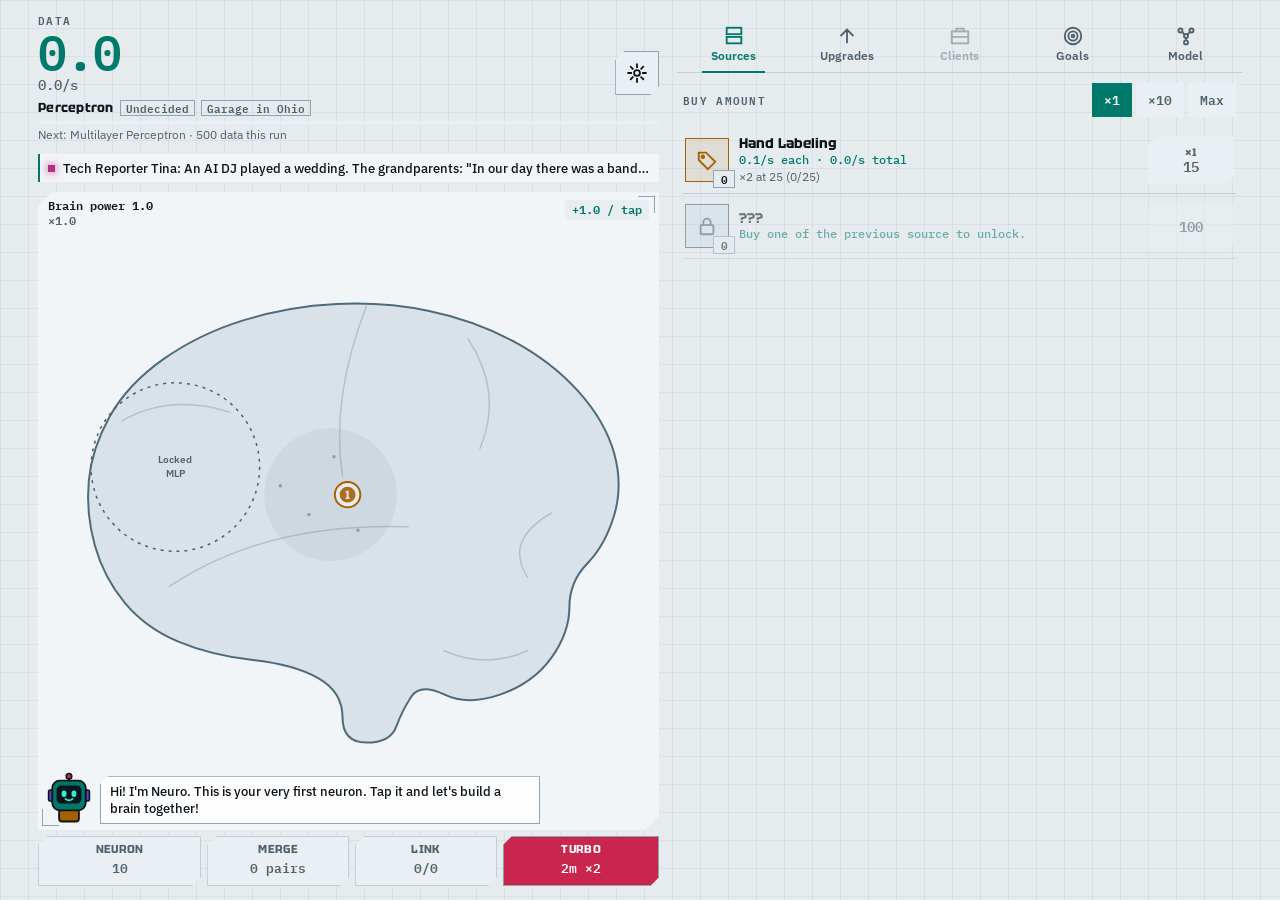
==== commit 57c8db75: "v7: tek ekran, Ayarlar penceresi, 6 dil, yeni HUD tasarımı - Kaynak parçalara ayrıldı: src/style.css" ====
--- a/index.html
+++ b/index.html
@@ -3,632 +3,509 @@
 <head>
 <meta charset="utf-8">
 <meta name="viewport" content="width=device-width,initial-scale=1,viewport-fit=cover">
-<meta name="theme-color" content="#8A5CF6">
+<meta name="theme-color" content="#05080B">
 <meta name="apple-mobile-web-app-capable" content="yes">
+<meta name="mobile-web-app-capable" content="yes">
+<meta name="apple-mobile-web-app-status-bar-style" content="black-translucent">
 <meta name="apple-mobile-web-app-title" content="YZ Tycoon">
 <link rel="manifest" href="manifest.webmanifest">
 <link rel="icon" href="icon.svg" type="image/svg+xml">
 <link rel="apple-touch-icon" href="icon-192.png">
-<style>:root{padding-top:env(safe-area-inset-top,0px);padding-bottom:env(safe-area-inset-bottom,0px)}html,body{margin:0}[hidden]{display:none!important}</style>
+<style>html,body{margin:0}[hidden]{display:none!important}</style>
 </head>
 <body>
 <title>Yapay Zekâ Tycoon</title>
-<link rel="stylesheet" href="https://fonts.googleapis.com/css2?family=Baloo+2:wght@600;700;800&family=Nunito:wght@500;700;800&display=swap">
+<link rel="preconnect" href="https://fonts.googleapis.com"><link rel="preconnect" href="https://fonts.gstatic.com" crossorigin><link rel="stylesheet" href="https://fonts.googleapis.com/css2?family=IBM+Plex+Mono:wght@500;600&family=IBM+Plex+Sans+Arabic:wght@400;500;600;700&family=IBM+Plex+Sans:wght@400;500;600;700&family=Tektur:wght@500;700;800&display=swap">
 <style>
-  /* Yerleşim: telefonda tek sütun — başlık, gösterge kartları, beyin sahnesi (nöronlar + Nöro), turbo; altında sekmeli mağaza.
-     Masaüstünde sahne solda, mağaza sağda. Çizgi film dili: kalın mürekkep kontur + sert alt gölge, yuvarlak formlar. */
+  /* ===== Yapay Zekâ Tycoon — "laboratuvar HUD'u" tasarım sistemi =====
+     Kararlar: (1) köşeler yuvarlak değil, 45° kesik (clip-path); (2) kart yerine çizgiyle ayrılmış satırlar;
+     (3) sayılar eş aralıklı yazı (IBM Plex Mono), başlıklar Tektur, gövde IBM Plex Sans (Arapça: Plex Sans Arabic);
+     (4) iki vurgu: aqua = veri/üretim, amber = satın alma. Magenta yalnız tehlike ve Karanlık Mod.
+     (5) Tek ekran: sayfa kaymaz; yalnız alttaki panel kendi içinde kayar. Parlama sadece koyu temada ve statik. */
   :root {
-    --bg: #D3EFE6;
-    --blob-a: #FFE39A;
-    --blob-b: #FFC7D6;
-    --surface: #FFFFFF;
-    --surface-2: #EEF8F4;
-    --dots: #C6E3DA;
-    --fg: #1E1A3C;
-    --muted: #5E5A7A;
-    --ink: #1E1A3C;
-    --edge: #B9CBE0;
-    --screen: #1E1A3C;
-    --eye: #7FF3E2;
-    --coral: #FF6B57;
-    --sun: #FFC83D;
-    --teal: #19B39B;
-    --grape: #8A5CF6;
-    --sky: #3FA9F5;
-    --pink: #FF8FC7;
-    --lime: #9BE15D;
-    --brain: #FFC9DA;
-    --brain-f: #BDF1E1;
-    --brain-h: #F2857C;
-    --virus: #E5383B;
-    --on: #1E1A3C;
-    --scrim: rgba(20, 16, 50, .55);
-    --display: 'Baloo 2', 'Trebuchet MS', system-ui, sans-serif;
-    --body: 'Nunito', system-ui, -apple-system, 'Segoe UI', sans-serif;
+    --bg: #E6EBEE; --bg2: #F2F5F7; --surface: #FFFFFF; --surface-2: #E9EFF2; --line: #C2CDD5; --line-hi: #8FA3B1;
+    --fg: #0B141B; --muted: #4F606D; --ink: #0B141B; --edge: #A7B8C4; --screen: #0B141B; --eye: #2EF2D6;
+    --teal: #00796B; --sun: #A85F00; --coral: #C8264C; --grape: #5B43D1; --sky: #0A6FBF; --pink: #B02F82; --lime: #3A7F12;
+    --brain: #D6E0E6; --brain-line: #4F6A7B; --brain-f: #00796B; --brain-h: #C8264C; --virus: #D11F45; --on: #FFFFFF; --glow: transparent;
+    --scrim: rgba(8, 14, 20, .55); --is-dark: 0;
+    --display: 'Tektur', 'IBM Plex Sans', system-ui, sans-serif;
+    --body: 'IBM Plex Sans', system-ui, -apple-system, 'Segoe UI', sans-serif;
+    --mono: 'IBM Plex Mono', ui-monospace, Menlo, Consolas, monospace;
+    --cut: 9px;
+    --gridline: rgba(11, 20, 27, .05);
+    color-scheme: light;
   }
   @media (prefers-color-scheme: dark) {
     :root:not([data-theme="light"]) {
-      --bg: #16142E; --blob-a: #2B2456; --blob-b: #3B1E47; --surface: #232046; --surface-2: #2B2753; --dots: #34306A;
-      --fg: #F5F3FF; --muted: #ABA6D1; --ink: #07061A; --edge: #4A4684; --screen: #0F0D24; --eye: #7FF3E2;
-      --coral: #FF7A66; --sun: #FFD04F; --teal: #2BD1B6; --grape: #A485FF; --sky: #5BB8FF; --pink: #FF9FD0; --lime: #A8EA6A;
-      --brain: #5B3C72; --brain-f: #1E5A54; --brain-h: #6E2536; --virus: #FF4D4F; --on: #1E1A3C; --scrim: rgba(4, 3, 14, .7);
+      --bg: #05080B; --bg2: #0A0F14; --surface: #0E151C; --surface-2: #131D26; --line: #1C2A35; --line-hi: #2E4455;
+      --fg: #DCE7ED; --muted: #7C909E; --ink: #03060A; --edge: #1E3845; --screen: #02060A; --eye: #2EF2D6;
+      --teal: #2EF2D6; --sun: #FFB23F; --coral: #FF4F7B; --grape: #9C82FF; --sky: #4CB8FF; --pink: #FF7AD1; --lime: #A6FF5C;
+      --brain: #0A141C; --brain-line: #3F6475; --brain-f: #2EF2D6; --brain-h: #FF4F7B; --virus: #FF3B5C; --on: #03121A; --glow: rgba(46, 242, 214, .35);
+      --scrim: rgba(0, 3, 6, .74); --is-dark: 1; --gridline: rgba(46, 242, 214, .035);
       color-scheme: dark;
     }
   }
   :root[data-theme="dark"] {
-    --bg: #16142E; --blob-a: #2B2456; --blob-b: #3B1E47; --surface: #232046; --surface-2: #2B2753; --dots: #34306A;
-    --fg: #F5F3FF; --muted: #ABA6D1; --ink: #07061A; --edge: #4A4684; --screen: #0F0D24; --eye: #7FF3E2;
-    --coral: #FF7A66; --sun: #FFD04F; --teal: #2BD1B6; --grape: #A485FF; --sky: #5BB8FF; --pink: #FF9FD0; --lime: #A8EA6A;
-    --brain: #5B3C72; --brain-f: #1E5A54; --brain-h: #6E2536; --virus: #FF4D4F; --on: #1E1A3C; --scrim: rgba(4, 3, 14, .7);
+    --bg: #05080B; --bg2: #0A0F14; --surface: #0E151C; --surface-2: #131D26; --line: #1C2A35; --line-hi: #2E4455;
+    --fg: #DCE7ED; --muted: #7C909E; --ink: #03060A; --edge: #1E3845; --screen: #02060A; --eye: #2EF2D6;
+    --teal: #2EF2D6; --sun: #FFB23F; --coral: #FF4F7B; --grape: #9C82FF; --sky: #4CB8FF; --pink: #FF7AD1; --lime: #A6FF5C;
+    --brain: #0A141C; --brain-line: #3F6475; --brain-f: #2EF2D6; --brain-h: #FF4F7B; --virus: #FF3B5C; --on: #03121A; --glow: rgba(46, 242, 214, .35);
+    --scrim: rgba(0, 3, 6, .74); --is-dark: 1; --gridline: rgba(46, 242, 214, .035);
     color-scheme: dark;
   }
-
+  :root[lang="ar"] { --display: 'IBM Plex Sans Arabic', 'IBM Plex Sans', system-ui, sans-serif; --body: 'IBM Plex Sans Arabic', 'IBM Plex Sans', system-ui, sans-serif; }
+
+  [hidden] { display: none !important; }
   * { box-sizing: border-box; }
+  html, body { height: 100%; }
   body {
-    background:
-      radial-gradient(34rem 26rem at 108% -8%, var(--blob-a), transparent 62%),
-      radial-gradient(30rem 24rem at -12% 104%, var(--blob-b), transparent 62%),
-      var(--bg);
-    color: var(--fg);
-    font: 500 15px/1.45 var(--body);
-    padding-inline: 16px;
-    padding-block: 14px 96px;
-    min-height: 100%;
+    margin: 0; overflow: hidden; color: var(--fg); font: 400 14.5px/1.45 var(--body);
+    background-color: var(--bg);
+    background-image: linear-gradient(var(--gridline) 1px, transparent 1px), linear-gradient(90deg, var(--gridline) 1px, transparent 1px);
+    background-size: 28px 28px;
+    -webkit-font-smoothing: antialiased;
   }
   button { font-family: inherit; color: inherit; }
-  :focus-visible { outline: 3px solid var(--grape); outline-offset: 3px; }
-  .lbl { font: 800 11px/1.2 var(--body); letter-spacing: .09em; text-transform: uppercase; color: var(--muted); }
-
-  .app { max-width: 1080px; margin: 0 auto; display: grid; gap: 14px; }
-  .card { background: var(--surface); border: 3px solid var(--ink); border-radius: 22px; box-shadow: 0 5px 0 var(--ink); }
-  .btn3d {
-    appearance: none; border: 3px solid var(--ink); border-radius: 16px; box-shadow: 0 4px 0 var(--ink);
-    cursor: pointer; touch-action: manipulation; -webkit-tap-highlight-color: transparent;
-    transition: transform .08s, box-shadow .08s;
-  }
-  .btn3d:not(:disabled):active { transform: translateY(3px); box-shadow: 0 1px 0 var(--ink); }
-  .btn3d:disabled { cursor: not-allowed; }
-
-  /* Başlık */
-  .top { display: flex; align-items: center; justify-content: space-between; gap: 12px; flex-wrap: wrap; }
-  .brand { display: flex; align-items: center; gap: 10px; min-width: 0; }
-  .logo { width: 46px; height: 46px; flex: none; border-radius: 14px; background: var(--grape); border: 3px solid var(--ink); box-shadow: 0 3px 0 var(--ink); display: grid; place-items: center; }
-  .logo svg { width: 30px; height: 30px; }
-  h1 { margin: 0; font: 800 26px/1 var(--display); letter-spacing: -.01em; text-wrap: balance; }
-  .tierchip { margin-top: 4px; display: flex; flex-wrap: wrap; align-items: center; gap: 6px; font: 800 12px/1 var(--body); color: var(--muted); }
-  .chip { border: 2px solid var(--ink); border-radius: 999px; padding: 3px 9px; font-weight: 800; color: var(--on); background: var(--sun); }
-  .chip.align-f { background: var(--teal); }
-  .chip.align-h { background: var(--coral); }
-  .chip.align-n { background: var(--surface-2); color: var(--fg); }
-  .settings { display: flex; gap: 8px; }
-  .icobtn { width: 44px; height: 44px; display: grid; place-items: center; background: var(--surface); padding: 0; border-radius: 14px; }
-  .icobtn svg { width: 22px; height: 22px; }
-  .icobtn[aria-pressed="false"] { background: var(--surface-2); color: var(--muted); }
-  .icobtn[aria-pressed="false"] .on-only { display: none; }
-  .icobtn[aria-pressed="true"] .off-only { display: none; }
-  #ecoBtn[aria-pressed="true"] { background: var(--teal); color: var(--on); }
-
-  /* Göstergeler */
-  .stats { display: grid; grid-template-columns: 1fr 1fr; gap: 10px; }
-  .stat { padding: 10px 14px; display: grid; gap: 2px; min-width: 0; }
-  .stat strong { font: 800 22px/1.1 var(--display); font-variant-numeric: tabular-nums; overflow-wrap: anywhere; }
-  .stat.big { grid-column: 1 / -1; padding: 12px 16px 14px; gap: 4px; }
-  .stat.big strong { font-size: clamp(38px, 11vw, 54px); line-height: .95; letter-spacing: -.02em; }
-  .dpsline { display: flex; align-items: center; gap: 8px; flex-wrap: wrap; font-weight: 800; color: var(--muted); }
-  .turbo-pill { background: var(--coral); color: var(--on); border: 2px solid var(--ink); border-radius: 999px; padding: 0 8px; font: 800 12px/20px var(--body); }
-  .tierbar { margin-top: 6px; display: grid; gap: 5px; }
-  .track { height: 14px; border: 2.5px solid var(--ink); border-radius: 999px; background: var(--surface-2); overflow: hidden; }
-  .track i { display: block; height: 100%; width: 0; background: repeating-linear-gradient(-45deg, var(--grape) 0 8px, var(--sky) 8px 16px); border-right: 2.5px solid var(--ink); transition: width .4s; }
-  .tierbar small { font-size: 12.5px; font-weight: 700; color: var(--muted); }
-
-  .cols { display: grid; gap: 14px; }
-  .cols > * { min-width: 0; }
-  .left { display: grid; gap: 14px; align-content: start; }
-
-  /* Beyin sahnesi */
-  .stage { overflow: hidden; }
-  .brain-wrap { position: relative; }
-  .brain-btn {
-    display: block; width: 100%; height: 300px; padding: 0; border: 0; border-bottom: 3px solid var(--ink); cursor: pointer;
-    background-color: var(--surface-2);
-    background-image: radial-gradient(var(--dots) 1.6px, transparent 1.9px); background-size: 18px 18px;
-    touch-action: none; user-select: none; -webkit-user-select: none; -webkit-tap-highlight-color: transparent;
-  }
+  :focus-visible { outline: 2px solid var(--teal); outline-offset: 2px; }
+  .num { font-family: var(--mono); font-variant-numeric: tabular-nums; }
+  .lbl { font: 600 10.5px/1.2 var(--mono); letter-spacing: .12em; text-transform: uppercase; color: var(--muted); }
+  :root[lang="ar"] .lbl { letter-spacing: 0; font-family: var(--body); font-size: 12px; }
+  .cut { clip-path: polygon(var(--cut) 0, 100% 0, 100% calc(100% - var(--cut)), calc(100% - var(--cut)) 100%, 0 100%, 0 var(--cut)); }
+
+  /* Düğmeler: kesik köşe, dolgu yalnız birincil işte */
+  .btn {
+    appearance: none; border: 0; cursor: pointer; touch-action: manipulation; -webkit-tap-highlight-color: transparent;
+    clip-path: polygon(var(--cut) 0, 100% 0, 100% calc(100% - var(--cut)), calc(100% - var(--cut)) 100%, 0 100%, 0 var(--cut));
+    transition: filter .1s, transform .08s;
+  }
+  .btn:not(:disabled):active { transform: translateY(1px); filter: brightness(1.15); }
+  .btn:disabled { cursor: not-allowed; }
+
+  /* ===== İskelet: tek ekran ===== */
+  .app {
+    height: 100vh; height: 100dvh; max-width: 1240px; margin: 0 auto;
+    padding: calc(6px + env(safe-area-inset-top, 0px)) 10px 0;
+    display: grid; gap: 6px;
+    grid-template-rows: auto auto minmax(0, clamp(236px, 41dvh, 440px)) minmax(0, 1fr);
+    grid-template-areas: "hud" "ticker" "stage" "side";
+  }
+  .hud { grid-area: hud; min-width: 0; }
+  .ticker { grid-area: ticker; }
+  .stage { grid-area: stage; min-height: 0; display: flex; flex-direction: column; gap: 6px; }
+  .side { grid-area: side; min-height: 0; display: flex; flex-direction: column; }
+  .panels { flex: 1; min-height: 0; overflow-y: auto; overscroll-behavior: contain; padding: 8px 2px 12px; scrollbar-width: thin; }
+  .tabs { order: 2; }
+
+  /* Üst gösterge */
+  .hud-row { display: flex; align-items: flex-end; justify-content: space-between; gap: 8px; }
+  .res { display: grid; min-width: 0; }
+  .res strong { font: 600 clamp(30px, 9vw, 44px)/1 var(--mono); letter-spacing: -.03em; color: var(--teal); text-shadow: 0 0 18px var(--glow); overflow: hidden; text-overflow: ellipsis; white-space: nowrap; }
+  .rate { font-size: 14px; font-weight: 500; color: var(--muted); }
+  .hud-side { display: flex; align-items: center; gap: 8px; min-width: 0; }
+  .pills, .pills-in { display: flex; flex-wrap: wrap; gap: 4px; justify-content: flex-end; }
+  .pill { font: 600 10.5px/1 var(--mono); letter-spacing: .06em; padding: 4px 6px; color: var(--on); background: var(--coral); }
+  .pill.insp { background: var(--grape); }
+  .pill.buff { background: var(--pink); }
+  .gear { width: 44px; height: 44px; flex: none; display: grid; place-items: center; background: var(--surface-2); color: var(--fg); box-shadow: inset 0 0 0 1px var(--line-hi); }
+  .gear svg { width: 22px; height: 22px; }
+  .tierline { display: flex; align-items: center; gap: 6px; margin-top: 5px; min-width: 0; overflow: hidden; }
+  .tiername { font: 700 13px/1.1 var(--display); letter-spacing: .02em; white-space: nowrap; }
+  .chip { font: 600 10.5px/1 var(--mono); padding: 3px 6px; white-space: nowrap; color: var(--muted); box-shadow: inset 0 0 0 1px var(--line-hi); overflow: hidden; text-overflow: ellipsis; max-width: 44vw; }
+  .chip.align-f { color: var(--teal); box-shadow: inset 0 0 0 1px var(--teal); }
+  .chip.align-h { color: var(--coral); box-shadow: inset 0 0 0 1px var(--coral); }
+  :root[lang="ar"] .chip, :root[lang="ar"] .pill { font-family: var(--body); letter-spacing: 0; font-size: 11.5px; }
+  .track { height: 8px; background: var(--surface-2); overflow: hidden; }
+  .track i { display: block; height: 100%; width: 0; background: var(--teal); box-shadow: 0 0 10px var(--glow); transition: width .4s; }
+  .track.thin { height: 3px; margin-top: 5px; }
+  .tiernext { display: block; margin-top: 3px; font-size: 11.5px; color: var(--muted); white-space: nowrap; overflow: hidden; text-overflow: ellipsis; }
+
+  /* Haber bandı */
+  .ticker { display: flex; align-items: center; gap: 8px; width: 100%; min-width: 0; padding: 6px 10px; border: 0; background: var(--bg2); box-shadow: inset 2px 0 0 var(--teal); text-align: start; cursor: pointer; font: 500 12.5px/1.3 var(--body); color: var(--fg); }
+  :root[dir="rtl"] .ticker { box-shadow: inset -2px 0 0 var(--teal); }
+  .tk-dot { flex: none; width: 7px; height: 7px; background: var(--muted); }
+  .tk-dot.live { background: var(--pink); box-shadow: 0 0 8px var(--pink); }
+  .tk { min-width: 0; overflow: hidden; text-overflow: ellipsis; white-space: nowrap; }
+
+  /* ===== Beyin sahnesi ===== */
+  .brain-wrap { position: relative; flex: 1; min-height: 0; background: var(--bg2); clip-path: polygon(14px 0, 100% 0, 100% calc(100% - 14px), calc(100% - 14px) 100%, 0 100%, 0 14px); }
+  .brain-wrap::before, .brain-wrap::after { content: ""; position: absolute; width: 16px; height: 16px; pointer-events: none; border-color: var(--line-hi); border-style: solid; }
+  .brain-wrap::before { top: 4px; right: 4px; border-width: 1px 1px 0 0; }
+  .brain-wrap::after { bottom: 4px; left: 4px; border-width: 0 0 1px 1px; }
+  .brain-btn { display: block; width: 100%; height: 100%; padding: 0; border: 0; background: none; cursor: pointer; touch-action: none; user-select: none; -webkit-user-select: none; -webkit-tap-highlight-color: transparent; }
   .brain-btn canvas { display: block; width: 100%; height: 100%; pointer-events: none; }
-  .brain-btn:focus-visible { outline-offset: -6px; }
   .shake { animation: shake .18s linear; }
   @keyframes shake { 25% { transform: translate(3px, -2px); } 50% { transform: translate(-3px, 2px); } 75% { transform: translate(2px, 1px); } }
-  .overlay-pill {
-    position: absolute; top: 10px; pointer-events: none;
-    background: var(--surface); border: 2.5px solid var(--ink); border-radius: 999px; padding: 2px 10px;
-    font: 800 12.5px/1.5 var(--body);
-  }
-  .tapnote { right: 10px; }
-  .combo { left: 10px; display: flex; align-items: center; gap: 6px; }
-  .combo .cbar { width: 46px; height: 8px; border: 2px solid var(--ink); border-radius: 999px; overflow: hidden; background: var(--surface-2); }
-  .combo .cbar i { display: block; height: 100%; width: 0; background: var(--coral); }
-  .combo.hot { background: var(--sun); color: var(--on); }
-  .packet {
-    position: absolute; z-index: 3; width: 58px; height: 58px; padding: 0;
-    background: var(--sun); color: var(--on); border-radius: 18px; display: grid; place-items: center;
-    animation: bob 1.1s ease-in-out infinite;
-  }
-  .packet.gift { background: var(--teal); }
-  .packet svg { width: 32px; height: 32px; }
-  @keyframes bob { 50% { transform: translateY(-7px) rotate(-6deg); } }
-
-  .brainbar { display: grid; grid-template-columns: 1.3fr 1fr 1fr; gap: 8px; padding: 12px 12px 4px; }
-  .bb { min-height: 54px; padding: 4px 6px; display: grid; gap: 1px; justify-items: center; align-content: center; background: var(--surface); }
-  .bb .b1 { font: 800 13px/1.15 var(--body); }
-  .bb .b2 { font: 800 15px/1.1 var(--display); font-variant-numeric: tabular-nums; }
-  .bb.main { background: var(--sun); color: var(--on); }
-  .bb.mrg:not(:disabled) { background: var(--grape); color: var(--on); }
-  .bb:disabled { background: var(--surface-2); color: var(--muted); box-shadow: 0 2px 0 var(--ink); }
-  .bb.lnk:not(:disabled) { background: var(--sky); color: var(--on); }
-  .bb[aria-pressed="true"] { outline: 3px dashed var(--ink); outline-offset: 2px; transform: translateY(2px); box-shadow: 0 2px 0 var(--ink); }
-  .editbar { margin: 8px 12px 0; padding: 8px 10px; border: 2.5px solid var(--ink); border-radius: 14px; background: var(--surface-2); display: grid; gap: 6px; font-size: 13.5px; font-weight: 700; }
+  .ovl { position: absolute; pointer-events: none; font: 600 11.5px/1 var(--mono); padding: 4px 7px; background: color-mix(in srgb, var(--bg) 78%, transparent); color: var(--fg); }
+  .ovl.stats { top: 8px; inset-inline-start: 10px; display: grid; gap: 3px; color: var(--muted); background: none; padding: 0; }
+  .ovl.stats span:first-child { color: var(--fg); }
+  .tapnote { top: 8px; inset-inline-end: 10px; color: var(--teal); }
+  .combo { top: 42px; inset-inline-start: 10px; display: flex; align-items: center; gap: 6px; }
+  .combo .cbar { width: 42px; height: 5px; background: var(--surface-2); overflow: hidden; }
+  .combo .cbar i { display: block; height: 100%; width: 0; background: var(--sun); }
+  .combo.hot { color: var(--on); background: var(--sun); }
+  .mghud { top: 8px; left: 50%; transform: translateX(-50%); color: var(--on); background: var(--sun); }
+  .fab { position: absolute; top: 34px; inset-inline-end: 10px; display: flex; align-items: center; gap: 6px; min-height: 36px; padding: 4px 10px; background: var(--grape); color: var(--on); font: 700 11.5px/1.1 var(--display); max-width: 55%; }
+  .fab svg { width: 16px; height: 16px; flex: none; }
+  .fab:disabled { background: var(--surface-2); color: var(--muted); }
+  .packet { position: absolute; z-index: 3; width: 52px; height: 52px; padding: 0; border: 0; cursor: pointer; display: grid; place-items: center; color: var(--on); background: var(--pk, var(--sun)); box-shadow: 0 0 22px color-mix(in srgb, var(--pk, var(--sun)) 60%, transparent); clip-path: polygon(10px 0, 100% 0, 100% calc(100% - 10px), calc(100% - 10px) 100%, 0 100%, 0 10px); animation: bob 1.1s ease-in-out infinite; }
+  .packet.gift { --pk: var(--teal); }
+  .packet svg { width: 28px; height: 28px; }
+  @keyframes bob { 50% { transform: translateY(-6px); } }
+  .editbar { position: absolute; top: 6px; left: 6px; right: 6px; z-index: 4; display: grid; gap: 6px; padding: 8px 10px; background: color-mix(in srgb, var(--surface) 94%, transparent); box-shadow: inset 0 0 0 1px var(--teal); font-size: 12.5px; font-weight: 500; }
   .editbar .acts { display: flex; flex-wrap: wrap; gap: 6px; }
-  .editbar .pill-btn.go { background: var(--sun); color: var(--on); }
-  .hint { margin: 0; padding: 4px 14px 0; font-size: 12.5px; font-weight: 700; color: var(--muted); }
-
-  .nero { display: flex; align-items: center; gap: 12px; padding: 10px 14px 12px; }
-  .mascot { flex: none; width: 72px; height: 72px; padding: 0; border: 0; background: none; cursor: pointer; -webkit-tap-highlight-color: transparent; }
+  .nero { position: absolute; bottom: 6px; inset-inline-start: 6px; inset-inline-end: 6px; display: flex; align-items: flex-end; gap: 6px; pointer-events: none; }
+  .mascot { pointer-events: auto; flex: none; width: 50px; height: 52px; padding: 0; border: 0; background: none; cursor: pointer; -webkit-tap-highlight-color: transparent; }
   .mascot svg { width: 100%; height: 100%; overflow: visible; }
   .mascot:active svg { transform: scale(.94); }
-  .bubble {
-    position: relative; flex: 1; min-width: 0; min-height: 52px; display: flex; align-items: center;
-    background: var(--surface-2); border: 2.5px solid var(--ink); border-radius: 16px; padding: 8px 12px;
-    font-weight: 700; font-size: 14.5px; line-height: 1.35;
-  }
-  .bubble::before {
-    content: ""; position: absolute; left: -9px; top: 50%; width: 14px; height: 14px; margin-top: -7px;
-    background: var(--surface-2); border-left: 2.5px solid var(--ink); border-bottom: 2.5px solid var(--ink); transform: rotate(45deg);
-  }
-  .bubble.evil { background: var(--brain-h); }
-  .bubble.evil::before { background: var(--brain-h); }
-  .bubble.kind { background: var(--brain-f); }
-  .bubble.kind::before { background: var(--brain-f); }
+  .bubble { pointer-events: auto; max-width: min(86%, 440px); padding: 7px 10px; font-size: 12.5px; line-height: 1.35; font-weight: 500; background: color-mix(in srgb, var(--surface) 93%, transparent); box-shadow: inset 0 0 0 1px var(--line-hi); clip-path: polygon(8px 0, 100% 0, 100% 100%, 0 100%, 0 8px); transition: opacity .35s; }
+  .bubble:empty, .bubble.gone { opacity: 0; pointer-events: none; }
+  body.darkai .bubble { box-shadow: inset 0 0 0 1px var(--coral); }
+  body.lightai .bubble { box-shadow: inset 0 0 0 1px var(--teal); }
   .bot .e-closed, .bot .e-wow, .bot .m-o, .bot .m-flat, .bot .brows, .bot .halo { display: none; }
   .bot.mood-wow .e-open, .bot.mood-wow .m-smile, .bot.mood-sleep .e-open, .bot.mood-sleep .m-smile { display: none; }
   .bot.mood-wow .e-wow, .bot.mood-wow .m-o, .bot.mood-sleep .e-closed, .bot.mood-sleep .m-flat { display: inline; }
   .bot.evil .brows, .bot.kind .halo { display: inline; }
-  .bot.evil { --eye: #FF5A5A; }
+  .bot.evil { --eye: #FF4F7B; }
   .bot .e-open ellipse { transform-box: fill-box; transform-origin: center; transition: transform .07s; }
   .bot.blink .e-open ellipse { transform: scaleY(.12); }
   .bot.mood-wow { animation: hop .45s ease-out; }
-  @keyframes hop { 30% { transform: translateY(-8px); } }
-
-  .turbo {
-    width: 100%; min-height: 58px; padding: 8px 16px; display: flex; align-items: center; justify-content: center; gap: 10px;
-    background: var(--coral); color: var(--on); font: 800 17px/1.1 var(--display);
-  }
-  .turbo svg { width: 24px; height: 24px; flex: none; }
-  .turbo small { display: block; font: 700 12.5px/1.2 var(--body); }
-  .turbo:disabled { background: var(--surface-2); color: var(--muted); }
-  .turbo.live:disabled { background: var(--sun); color: var(--on); }
-
-  /* Mağaza */
-  .shop { padding: 10px 12px 12px; display: grid; gap: 10px; align-content: start; }
-  .tabs { display: grid; grid-template-columns: repeat(5, minmax(0, 1fr)); gap: 4px; background: var(--surface-2); border: 2.5px solid var(--ink); border-radius: 16px; padding: 4px; }
-  .tab {
-    position: relative; appearance: none; border: 2.5px solid transparent; border-radius: 12px; background: none;
-    padding: 6px 2px; font: 800 12px/1.1 var(--body); color: var(--muted); cursor: pointer; min-width: 0;
-    white-space: nowrap; letter-spacing: -.01em; display: grid; justify-items: center; gap: 3px;
-    -webkit-tap-highlight-color: transparent; touch-action: manipulation;
-  }
-  .tab svg { width: 20px; height: 20px; }
-  .tab.locked { opacity: .55; }
-  .tab[aria-selected="true"] { background: var(--surface); color: var(--fg); border-color: var(--ink); box-shadow: 0 2px 0 var(--ink); }
-  .badge {
-    position: absolute; top: -9px; right: -4px; min-width: 20px; height: 20px; padding: 0 5px; border-radius: 999px;
-    background: var(--coral); color: var(--on); border: 2px solid var(--ink); font: 800 11px/16px var(--body); text-align: center;
-  }
-  .badge:empty { display: none; }
-
-  .seg { display: flex; align-items: center; gap: 6px; }
-  .seg .lbl { margin-right: auto; }
-  .seg button {
-    min-height: 34px; padding: 4px 11px; border: 2.5px solid var(--ink); border-radius: 10px; background: var(--surface);
-    font: 800 13px/1 var(--display); cursor: pointer;
-  }
-  .seg button[aria-pressed="true"] { background: var(--grape); color: var(--on); }
-
-  .list { display: grid; gap: 8px; }
-  .row {
-    display: grid; grid-template-columns: 52px minmax(0, 1fr) auto; gap: 4px 12px; align-items: center;
-    background: var(--surface); border: 2.5px solid var(--ink); border-radius: 18px; padding: 8px;
-  }
-  .row.up { grid-template-columns: minmax(0, 1fr) auto; padding-left: 14px; }
-  .ico {
-    position: relative; width: 52px; height: 52px; border-radius: 16px; border: 2.5px solid var(--ink);
-    background: var(--c, var(--sun)); color: var(--on); display: grid; place-items: center;
-  }
-  .ico svg { width: 26px; height: 26px; }
-  .ico .cnt {
-    position: absolute; right: -8px; bottom: -8px; min-width: 24px; height: 22px; padding: 0 5px; border-radius: 999px;
-    background: var(--surface); color: var(--fg); border: 2px solid var(--ink); font: 800 12px/18px var(--display); text-align: center;
-  }
-  .info { min-width: 0; display: grid; gap: 1px; }
-  .name { font: 800 15.5px/1.2 var(--display); }
-  .desc { font-size: 13px; color: var(--muted); line-height: 1.3; }
-  .meta { font-size: 12.5px; font-weight: 800; color: var(--teal); }
-  .mile { font-size: 12px; font-weight: 800; color: var(--muted); }
-  .row.locked { opacity: .6; border-style: dashed; }
-  .row.locked .ico { background: var(--surface-2); color: var(--muted); }
-  .buy {
-    min-width: 88px; min-height: 50px; padding: 4px 10px; display: grid; gap: 1px; justify-items: center; align-content: center;
-    background: var(--teal); color: var(--on);
-  }
-  .buy .b1 { font: 800 13px/1.1 var(--body); }
-  .buy .b2 { font: 800 15px/1.1 var(--display); font-variant-numeric: tabular-nums; }
-  .buy:disabled { background: var(--surface-2); color: var(--muted); box-shadow: 0 2px 0 var(--ink); }
-  .empty { margin: 0; padding: 14px 4px; color: var(--muted); font-weight: 700; }
-
-  /* Hedefler */
-  .sechead { display: flex; align-items: baseline; justify-content: space-between; gap: 8px; flex-wrap: wrap; margin-top: 4px; }
-  .sechead h2 { margin: 0; font: 800 19px/1.2 var(--display); }
-  .sechead span { font-size: 12.5px; font-weight: 800; color: var(--muted); }
-  .task { display: grid; grid-template-columns: minmax(0, 1fr) auto; gap: 8px 12px; align-items: center; background: var(--surface); border: 2.5px solid var(--ink); border-radius: 18px; padding: 10px 10px 10px 14px; }
-  .task .t1 { font: 800 15px/1.25 var(--display); }
-  .task .t2 { font-size: 12.5px; font-weight: 700; color: var(--muted); }
-  .task .track { height: 12px; grid-column: 1 / -1; }
-  .task .t2.alt { color: var(--fg); opacity: .8; }
-  .tacts { display: grid; gap: 6px; justify-items: end; }
-  .tacts .pill-btn { min-height: 30px; font-size: 12px; padding: 2px 10px; }
-  .task .track i { background: var(--teal); }
-  .task.done { background: var(--surface-2); }
-  .claim { min-height: 42px; padding: 4px 12px; background: var(--sun); color: var(--on); font: 800 14px/1 var(--body); }
-  .claim:disabled { background: var(--surface-2); color: var(--muted); box-shadow: 0 2px 0 var(--ink); }
-  .achs { display: grid; grid-template-columns: repeat(2, minmax(0, 1fr)); gap: 8px; }
-  .ach { display: grid; grid-template-columns: 34px minmax(0, 1fr); gap: 8px; align-items: center; padding: 8px; border: 2.5px dashed var(--edge); border-radius: 14px; }
-  .ach .medal { width: 34px; height: 34px; border-radius: 50%; border: 2.5px solid var(--edge); display: grid; place-items: center; color: var(--muted); font: 800 15px/1 var(--display); }
-  .ach b { display: block; font: 800 13.5px/1.2 var(--display); }
-  .ach small { display: block; font-size: 11.5px; line-height: 1.25; color: var(--muted); font-weight: 700; }
-  .ach.got { border: 2.5px solid var(--ink); background: var(--surface); }
-  .ach.got .medal { background: var(--sun); border-color: var(--ink); color: var(--on); }
-
-  /* Model */
-  .panel, .stack { display: grid; gap: 10px; }
-  .facts { display: grid; grid-template-columns: repeat(3, minmax(0, 1fr)); gap: 8px; }
-  .facts.two { grid-template-columns: 1fr 1fr; }
-  .facts div { background: var(--surface); border: 2.5px solid var(--ink); border-radius: 14px; padding: 8px 10px; display: grid; gap: 2px; min-width: 0; }
-  .facts strong { font: 800 19px/1.15 var(--display); font-variant-numeric: tabular-nums; overflow-wrap: anywhere; }
-  .panel p.note { margin: 0; color: var(--muted); font-size: 14px; font-weight: 600; max-width: 65ch; }
-  .primary { width: 100%; min-height: 54px; padding: 8px 14px; background: var(--grape); color: var(--on); font: 800 17px/1.1 var(--display); }
-  .primary:disabled { background: var(--surface-2); color: var(--muted); box-shadow: 0 2px 0 var(--ink); }
-  .chart { background: var(--surface); border: 2.5px solid var(--ink); border-radius: 16px; padding: 10px; display: grid; gap: 6px; }
-  .chart canvas { display: block; width: 100%; height: 170px; }
-  .danger { justify-self: start; background: none; border: 0; padding: 8px 0; color: var(--muted); font-size: 13px; font-weight: 700; text-decoration: underline; cursor: pointer; }
-  .karma { display: grid; gap: 6px; background: var(--surface); border: 2.5px solid var(--ink); border-radius: 16px; padding: 10px 12px; }
-  .kmeter { position: relative; height: 18px; border: 2.5px solid var(--ink); border-radius: 999px; background: linear-gradient(90deg, var(--coral), var(--surface-2) 50%, var(--teal)); }
-  .kmeter i { position: absolute; top: 50%; width: 22px; height: 22px; margin: -11px 0 0 -11px; border-radius: 50%; background: var(--sun); border: 2.5px solid var(--ink); transition: left .35s; }
-  .kends { display: flex; justify-content: space-between; font-size: 12px; font-weight: 800; color: var(--muted); }
-  .perks { display: flex; flex-wrap: wrap; gap: 6px; }
-  .perk { border: 2px solid var(--ink); border-radius: 10px; padding: 3px 8px; font-size: 12.5px; font-weight: 800; color: var(--on); }
-  .perk.f { background: var(--teal); }
-  .perk.h { background: var(--coral); }
-
-  .notice { display: flex; flex-wrap: wrap; gap: 8px 10px; align-items: center; justify-content: space-between; padding: 10px 14px; font-weight: 700; }
-  .notice .acts { display: flex; gap: 8px; flex-wrap: wrap; }
-  .ghost { min-height: 42px; padding: 4px 14px; background: var(--sun); color: var(--on); font: 800 14px/1 var(--body); }
-  .ghost.alt { background: var(--coral); }
-
-  /* Karakter seçimi */
-  .modal {
-    position: fixed; inset: 0; z-index: 30; display: grid; place-items: end center; padding: 16px;
-    padding-bottom: calc(16px + env(safe-area-inset-bottom, 0px)); background: var(--scrim);
-  }
-  .sheet { width: 100%; max-width: 560px; max-height: 100%; overflow: auto; padding: 16px; display: grid; gap: 12px; }
-  .sheet h2 { margin: 0; font: 800 24px/1.1 var(--display); text-wrap: balance; }
-  .sheet p { margin: 0; color: var(--muted); font-weight: 700; font-size: 14px; }
-  .cards { display: grid; grid-template-columns: 1fr 1fr; gap: 10px; }
-  .choice { text-align: left; padding: 12px; display: grid; gap: 6px; align-content: start; min-height: 158px; color: var(--on); }
-  .choice.f { background: var(--teal); }
-  .choice.h { background: var(--coral); }
-  .choice .tag { justify-self: start; background: var(--surface); color: var(--fg); border: 2px solid var(--ink); border-radius: 999px; padding: 1px 8px; font: 800 11.5px/1.5 var(--body); }
-  .choice b { font: 800 17px/1.15 var(--display); }
-  .choice span.d { font-size: 13.5px; font-weight: 700; line-height: 1.3; }
-
-  body.darkai { --blob-a: #FF9C8F; --blob-b: #B98CFF; }
-  body.lightai { --blob-a: #FFF0A8; --blob-b: #A8F0DA; }
-  .mgbtn { background: var(--grape); }
-  .mgbtn:disabled { background: var(--surface-2); color: var(--muted); }
-  .mghud { left: 50%; transform: translateX(-50%); background: var(--sun); color: var(--on); }
-  .event { display: grid; gap: 8px; background: var(--surface); border: 2.5px solid var(--ink); border-radius: 18px; padding: 12px 14px; }
-  .event .eh { display: flex; align-items: center; gap: 10px; }
-  .event .eh .ico { width: 44px; height: 44px; flex: none; }
-  .event b { font: 800 16px/1.2 var(--display); display: block; }
-  .event small { color: var(--muted); font-weight: 700; font-size: 12.5px; }
-  .event p { margin: 0; font-size: 13.5px; font-weight: 700; color: var(--muted); }
-  .event .track i { background: var(--pink); }
-  .miles { display: grid; grid-template-columns: repeat(3, minmax(0, 1fr)); gap: 6px; }
-  .miles span { border: 2px dashed var(--edge); border-radius: 10px; padding: 4px 6px; font-size: 11.5px; font-weight: 800; color: var(--muted); text-align: center; }
-  .miles span.got { border: 2px solid var(--ink); background: var(--pink); color: var(--on); }
-  .tree { display: grid; grid-template-columns: repeat(2, minmax(0, 1fr)); gap: 8px; }
-  .node { text-align: left; padding: 8px 10px; display: grid; gap: 2px; background: var(--surface); min-height: 84px; align-content: start; }
-  .node b { font: 800 14px/1.2 var(--display); }
-  .node span { font-size: 12px; font-weight: 700; color: var(--muted); line-height: 1.3; }
-  .node em { font-style: normal; font: 800 12.5px/1.2 var(--body); color: var(--grape); }
-  .node.own { background: var(--grape); color: var(--on); }
-  .node.own span, .node.own em { color: var(--on); }
-  .node:disabled:not(.own) { opacity: .6; }
-  .settings-grid { display: grid; gap: 10px; }
-  .autobox { display: grid; gap: 8px; border-top: 2.5px dashed var(--edge); padding-top: 6px; margin-top: 4px; }
-  .autobox .note, .panel p.note { margin: 0; color: var(--muted); font-size: 13.5px; font-weight: 600; }
-  .prev { display: grid; grid-template-columns: 1fr 1fr; gap: 8px; }
-  .prev div { border: 2.5px solid var(--ink); border-radius: 14px; padding: 8px 10px; background: var(--surface); font-size: 12.5px; font-weight: 700; line-height: 1.35; }
-  .prev b { display: block; font: 800 13.5px/1.2 var(--display); margin-bottom: 2px; }
-  .prev .gain { grid-column: 1 / -1; background: var(--surface-2); font-size: 13.5px; }
-  .optrow { display: flex; flex-wrap: wrap; align-items: center; gap: 6px; }
-  .optrow .lbl { flex-basis: 100%; }
-  .pill-btn { min-height: 36px; padding: 4px 12px; border: 2.5px solid var(--ink); border-radius: 10px; background: var(--surface); font: 800 13px/1 var(--body); cursor: pointer; }
-  .pill-btn[aria-pressed="true"] { background: var(--grape); color: var(--on); }
-  .pill-btn .sw { display: inline-block; width: 12px; height: 12px; border-radius: 50%; border: 2px solid var(--ink); vertical-align: -1px; margin-right: 5px; }
-  .pill-btn:disabled { opacity: .45; cursor: not-allowed; }
-  #saveBox { width: 100%; min-height: 70px; resize: vertical; border: 2.5px solid var(--ink); border-radius: 12px; padding: 8px; font: 12px/1.35 ui-monospace, Menlo, Consolas, monospace; background: var(--surface-2); color: var(--fg); }
-  .qopts { display: grid; grid-template-columns: 1fr 1fr; gap: 8px; }
-  .qopt { min-height: 50px; padding: 6px 10px; background: var(--surface); font: 800 15px/1.2 var(--display); }
-
-  .ticker { display: flex; align-items: center; gap: 10px; width: 100%; padding: 8px 12px; text-align: left; cursor: pointer; font: 700 13.5px/1.3 var(--body); color: var(--fg); min-width: 0; }
-  .ticker .tk-dot { flex: none; width: 10px; height: 10px; border-radius: 50%; background: var(--coral); border: 2px solid var(--ink); }
-  .ticker .tk-dot.live { background: var(--teal); }
-  .ticker span.tk { min-width: 0; overflow: hidden; text-overflow: ellipsis; white-space: nowrap; }
-  .ticker b { font-weight: 800; }
-  .feed { padding: 12px; display: grid; gap: 8px; }
-  .feedhead { display: flex; align-items: baseline; justify-content: space-between; gap: 8px; flex-wrap: wrap; padding: 0 2px; }
-  .feedhead h2 { margin: 0; font: 800 19px/1.2 var(--display); }
-  .posts { display: grid; gap: 8px; max-height: 460px; overflow-y: auto; overscroll-behavior: contain; padding: 2px; }
-  .post { display: grid; grid-template-columns: 38px minmax(0, 1fr); gap: 8px; border: 2.5px solid var(--ink); border-radius: 16px; padding: 8px 10px; background: var(--surface); }
-  .post.me { background: var(--surface-2); }
-  .ava { width: 38px; height: 38px; border-radius: 50%; border: 2.5px solid var(--ink); display: grid; place-items: center; font: 800 16px/1 var(--display); color: var(--on); }
-  .pmeta { display: flex; flex-wrap: wrap; align-items: baseline; gap: 0 6px; font-size: 12.5px; color: var(--muted); font-weight: 700; min-width: 0; }
-  .pmeta b { color: var(--fg); font-size: 13.5px; font-weight: 800; }
-  .ptext { margin: 2px 0 0; font-size: 14px; font-weight: 600; line-height: 1.38; overflow-wrap: anywhere; }
-  .pact { display: flex; gap: 8px; margin-top: 6px; }
-  .like { min-height: 34px; padding: 3px 10px; border-radius: 10px; background: var(--pink); color: var(--on); font: 800 12.5px/1.2 var(--body); }
-  .like:disabled { background: var(--surface-2); color: var(--muted); box-shadow: 0 2px 0 var(--ink); }
-  .stext { white-space: pre-line; font-size: 15px !important; line-height: 1.5; color: var(--fg) !important; }
+  @keyframes hop { 30% { transform: translateY(-6px); } }
   .bot .cos { display: none; }
   .bot[data-cos="fes"] .c-fes, .bot[data-cos="sapka"] .c-sapka, .bot[data-cos="tac"] .c-tac, .bot[data-cos="kep"] .c-kep,
   .bot[data-cos="gozluk"] .c-gozluk, .bot[data-cos="kulak"] .c-kulak, .bot[data-cos="papyon"] .c-papyon,
   .bot[data-cos="cay"] .c-cay, .bot[data-cos="onluk"] .c-onluk, .bot[data-cos="stetoskop"] .c-stetoskop { display: inline; }
-  .kasa .node em { color: var(--teal); }
-  .pcard { display: grid; gap: 10px; background: var(--surface); border: 2.5px solid var(--ink); border-radius: 18px; padding: 12px; }
+
+  .brainbar { display: grid; grid-template-columns: 1.15fr 1fr 1fr 1.1fr; gap: 6px; }
+  .bb { min-height: 50px; padding: 4px 6px; display: grid; gap: 2px; justify-items: center; align-content: center; background: var(--surface-2); color: var(--fg); box-shadow: inset 0 0 0 1px var(--line-hi); }
+  .bb .b1 { font: 700 11.5px/1.1 var(--display); letter-spacing: .03em; text-transform: uppercase; white-space: nowrap; overflow: hidden; text-overflow: ellipsis; max-width: 100%; }
+  :root[lang="ar"] .bb .b1, :root[lang="ar"] .buy .b1 { text-transform: none; letter-spacing: 0; font-size: 12.5px; }
+  .bb .b2 { font-size: 12.5px; font-weight: 600; }
+  .bb.main:not(:disabled) { background: var(--sun); color: var(--on); box-shadow: 0 0 16px color-mix(in srgb, var(--sun) 35%, transparent); }
+  .bb.mrg:not(:disabled) { box-shadow: inset 0 0 0 1px var(--grape); color: var(--grape); }
+  .bb.lnk:not(:disabled) { box-shadow: inset 0 0 0 1px var(--sky); color: var(--sky); }
+  .bb.turbo:not(:disabled) { background: var(--coral); color: var(--on); }
+  .bb.turbo.live { background: var(--surface-2); color: var(--coral); box-shadow: inset 0 0 0 1px var(--coral); }
+  .bb[aria-pressed="true"] { background: var(--fg) !important; color: var(--bg) !important; }
+  .bb:disabled { color: var(--muted); box-shadow: inset 0 0 0 1px var(--line); }
+
+  /* ===== Sekmeler ===== */
+  .tabs { display: grid; grid-template-columns: repeat(5, minmax(0, 1fr)); background: var(--bg2); padding: 0 0 env(safe-area-inset-bottom, 0px); margin: 0 -10px; border-top: 1px solid var(--line); }
+  .tab { position: relative; appearance: none; border: 0; background: none; padding: 7px 0 6px; min-height: 54px; display: grid; justify-items: center; align-content: center; gap: 3px; cursor: pointer; color: var(--muted); font: 600 10.5px/1.1 var(--body); -webkit-tap-highlight-color: transparent; touch-action: manipulation; min-width: 0; }
+  .tab span:not(.badge) { max-width: 100%; overflow: hidden; text-overflow: ellipsis; white-space: nowrap; padding: 0 2px; }
+  .tab svg { width: 22px; height: 22px; }
+  .tab[aria-selected="true"] { color: var(--teal); }
+  .tab[aria-selected="true"]::before { content: ""; position: absolute; top: -1px; left: 22%; right: 22%; height: 2px; background: var(--teal); box-shadow: 0 0 10px var(--glow); }
+  .tab.locked { opacity: .45; }
+  .badge { position: absolute; top: 4px; inset-inline-end: calc(50% - 22px); min-width: 17px; height: 17px; padding: 0 4px; background: var(--sun); color: var(--on); font: 700 10.5px/17px var(--mono); text-align: center; }
+  .badge:empty { display: none; }
+
+  /* ===== Paneller ===== */
+  .panel, .stack { display: grid; gap: 10px; align-content: start; }
+  .sechead { display: flex; align-items: baseline; justify-content: space-between; gap: 8px; flex-wrap: wrap; margin-top: 6px; padding-bottom: 4px; border-bottom: 1px solid var(--line); }
+  .sechead h2 { margin: 0; font: 700 14px/1.2 var(--display); letter-spacing: .04em; text-transform: uppercase; }
+  :root[lang="ar"] .sechead h2 { text-transform: none; letter-spacing: 0; font-size: 15px; }
+  .sechead span { font: 500 11.5px/1.3 var(--mono); color: var(--muted); }
+  p.note, .note { margin: 0; color: var(--muted); font-size: 13px; line-height: 1.45; }
+  .seg { display: flex; align-items: center; gap: 4px; }
+  .seg .lbl { margin-inline-end: auto; }
+  .seg button { min-height: 34px; padding: 4px 12px; border: 0; background: var(--surface-2); color: var(--muted); font: 600 12.5px/1 var(--mono); cursor: pointer; }
+  .seg button[aria-pressed="true"] { background: var(--teal); color: var(--on); }
+  .msub button { flex: 1; font-family: var(--display); text-transform: uppercase; font-size: 11.5px; letter-spacing: .04em; }
+  :root[lang="ar"] .msub button { text-transform: none; font-family: var(--body); font-size: 13px; }
+
+  .list { display: grid; }
+  .row { display: grid; grid-template-columns: 44px minmax(0, 1fr) auto; gap: 2px 10px; align-items: center; padding: 8px 2px; border-bottom: 1px solid var(--line); }
+  .row.up { grid-template-columns: minmax(0, 1fr) auto; padding-inline-start: 4px; }
+  .ico { position: relative; width: 44px; height: 44px; display: grid; place-items: center; color: var(--c, var(--teal)); box-shadow: inset 0 0 0 1px currentColor; background: color-mix(in srgb, var(--c, var(--teal)) 10%, transparent); }
+  .ico svg { width: 22px; height: 22px; }
+  .ico .cnt { position: absolute; inset-inline-end: -6px; bottom: -6px; min-width: 22px; height: 18px; padding: 0 4px; background: var(--bg); color: var(--fg); box-shadow: inset 0 0 0 1px var(--line-hi); font: 600 11px/18px var(--mono); text-align: center; }
+  .info { min-width: 0; display: grid; gap: 1px; }
+  .name { font: 700 14px/1.2 var(--display); }
+  .desc { font-size: 12.5px; color: var(--muted); line-height: 1.3; }
+  .meta { font: 500 11.5px/1.3 var(--mono); color: var(--teal); }
+  .mile { font-size: 11.5px; color: var(--muted); }
+  .row.locked { opacity: .55; }
+  .row.locked .ico { color: var(--muted); }
+  .buy { min-width: 86px; min-height: 48px; padding: 4px 10px; display: grid; gap: 1px; justify-items: center; align-content: center; background: var(--sun); color: var(--on); }
+  .buy .b1 { font: 700 11px/1.1 var(--display); text-transform: uppercase; letter-spacing: .04em; }
+  .buy .b2 { font: 600 13.5px/1.1 var(--mono); }
+  .buy:disabled { background: var(--surface-2); color: var(--muted); }
+  .empty { margin: 0; padding: 14px 4px; color: var(--muted); }
+
+  .task { display: grid; grid-template-columns: minmax(0, 1fr) auto; gap: 6px 10px; align-items: center; padding: 10px 2px; border-bottom: 1px solid var(--line); }
+  .task .t1 { font: 600 13.5px/1.3 var(--body); }
+  .task .t2 { font-size: 12px; color: var(--muted); }
+  .task .t2.alt { color: var(--fg); opacity: .8; }
+  .task .track { height: 4px; grid-column: 1 / -1; }
+  .task.done { opacity: .55; }
+  .tacts { display: grid; gap: 6px; justify-items: end; }
+  .claim { min-height: 40px; padding: 4px 12px; background: var(--sun); color: var(--on); font: 700 12px/1 var(--display); text-transform: uppercase; letter-spacing: .03em; white-space: nowrap; }
+  .claim:disabled { background: var(--surface-2); color: var(--muted); font-family: var(--mono); text-transform: none; letter-spacing: 0; }
+  .achs { display: grid; grid-template-columns: repeat(2, minmax(0, 1fr)); gap: 6px; }
+  .ach { display: grid; grid-template-columns: 26px minmax(0, 1fr); gap: 8px; align-items: center; padding: 6px; opacity: .55; }
+  .ach .medal { width: 26px; height: 26px; display: grid; place-items: center; box-shadow: inset 0 0 0 1px var(--line-hi); color: var(--muted); font: 700 13px/1 var(--mono); }
+  .ach b { display: block; font: 600 12.5px/1.2 var(--body); }
+  .ach small { display: block; font-size: 11px; line-height: 1.25; color: var(--muted); }
+  .ach.got { opacity: 1; }
+  .ach.got .medal { background: var(--sun); color: var(--on); box-shadow: none; }
+
+  .facts { display: grid; grid-template-columns: repeat(3, minmax(0, 1fr)); gap: 6px; }
+  .facts.two { grid-template-columns: 1fr 1fr; }
+  .facts div { background: var(--surface-2); padding: 8px 10px; display: grid; gap: 2px; min-width: 0; }
+  .facts strong { font-size: 17px; font-weight: 600; overflow-wrap: anywhere; }
+  .primary { width: 100%; min-height: 50px; padding: 8px 14px; background: var(--teal); color: var(--on); font: 700 14px/1.1 var(--display); letter-spacing: .04em; text-transform: uppercase; }
+  :root[lang="ar"] .primary, :root[lang="ar"] .claim, :root[lang="ar"] .buy .b1 { text-transform: none; letter-spacing: 0; }
+  .primary:disabled { background: var(--surface-2); color: var(--muted); }
+  .ghost { min-height: 42px; padding: 4px 14px; background: none; color: var(--teal); box-shadow: inset 0 0 0 1px var(--teal); font: 700 12.5px/1 var(--display); }
+  .ghost.alt { color: var(--coral); box-shadow: inset 0 0 0 1px var(--coral); }
+  .chart { display: grid; gap: 6px; }
+  .chart canvas { display: block; width: 100%; height: 160px; }
+  .danger { justify-self: start; background: none; border: 0; padding: 8px 0; color: var(--coral); font-size: 13px; text-decoration: underline; cursor: pointer; }
+  .karma { display: grid; gap: 6px; }
+  .kmeter, .kends { direction: ltr; }
+  .kmeter { position: relative; height: 6px; background: linear-gradient(90deg, var(--coral), var(--surface-2) 50%, var(--teal)); }
+  .kmeter i { position: absolute; top: 50%; width: 14px; height: 14px; margin: -7px 0 0 -7px; background: var(--fg); transform: rotate(45deg); transition: left .35s; }
+  .kends { display: flex; justify-content: space-between; font: 500 11px/1.2 var(--mono); color: var(--muted); }
+  .perks { display: flex; flex-wrap: wrap; gap: 4px; }
+  .perk { padding: 3px 7px; font-size: 11.5px; font-weight: 600; }
+  .perk.f { color: var(--teal); box-shadow: inset 0 0 0 1px var(--teal); }
+  .perk.h { color: var(--coral); box-shadow: inset 0 0 0 1px var(--coral); }
+  .prev { display: grid; grid-template-columns: 1fr 1fr; gap: 6px; }
+  .prev div { background: var(--surface-2); padding: 8px 10px; font-size: 12px; line-height: 1.4; }
+  .prev b { display: block; font: 700 11.5px/1.2 var(--display); text-transform: uppercase; letter-spacing: .04em; margin-bottom: 2px; color: var(--teal); }
+  .prev .gain { grid-column: 1 / -1; font-size: 13px; box-shadow: inset 2px 0 0 var(--teal); }
+
+  .event { display: grid; gap: 8px; }
+  .event .eh { display: flex; align-items: center; gap: 10px; }
+  .event .ico { width: 40px; height: 40px; flex: none; }
+  .event b { font: 700 14.5px/1.2 var(--display); display: block; }
+  .event small { color: var(--muted); font: 500 11.5px/1.3 var(--mono); }
+  .event p { margin: 0; font-size: 13px; color: var(--muted); }
+  .event .track i { background: var(--pink); }
+  .miles { display: grid; grid-template-columns: repeat(3, minmax(0, 1fr)); gap: 4px; }
+  .miles span { padding: 4px 6px; font-size: 11px; color: var(--muted); text-align: center; box-shadow: inset 0 0 0 1px var(--line); }
+  .miles span.got { color: var(--on); background: var(--pink); box-shadow: none; }
+  .tree { display: grid; grid-template-columns: repeat(2, minmax(0, 1fr)); gap: 6px; }
+  .node { text-align: start; padding: 8px 10px; display: grid; gap: 2px; background: var(--surface-2); min-height: 80px; align-content: start; color: var(--fg); }
+  .node b { font: 700 13px/1.2 var(--display); }
+  .node span { font-size: 11.5px; color: var(--muted); line-height: 1.3; }
+  .node em { font-style: normal; font: 600 11.5px/1.2 var(--mono); color: var(--sun); }
+  .node.own { box-shadow: inset 0 0 0 1px var(--teal); }
+  .node.own em { color: var(--teal); }
+  .node:disabled:not(.own) { opacity: .55; }
+  .optrow { display: flex; flex-wrap: wrap; align-items: center; gap: 6px; }
+  .optrow .lbl { flex-basis: 100%; }
+  .pill-btn { min-height: 34px; padding: 4px 11px; border: 0; background: var(--surface-2); color: var(--fg); font: 500 12.5px/1.1 var(--body); cursor: pointer; clip-path: polygon(6px 0, 100% 0, 100% calc(100% - 6px), calc(100% - 6px) 100%, 0 100%, 0 6px); }
+  .pill-btn[aria-pressed="true"] { background: var(--teal); color: var(--on); }
+  .pill-btn.go { background: var(--sun); color: var(--on); font-weight: 700; }
+  .pill-btn .sw { display: inline-block; width: 10px; height: 10px; vertical-align: 0; margin-inline-end: 5px; }
+  .pill-btn:disabled { opacity: .4; cursor: not-allowed; }
+  .autobox { display: grid; gap: 8px; margin-top: 6px; }
+  #saveBox { width: 100%; min-height: 64px; resize: vertical; border: 0; padding: 8px; font: 11.5px/1.35 var(--mono); background: var(--surface-2); color: var(--fg); }
+
+  .pcard { display: grid; gap: 10px; padding: 12px; background: var(--surface-2); clip-path: polygon(12px 0, 100% 0, 100% calc(100% - 12px), calc(100% - 12px) 100%, 0 100%, 0 12px); }
   .pc-h { display: flex; align-items: center; gap: 10px; }
-  .pc-h .ava { flex: none; background: var(--sun); }
-  .pc-h b { display: block; font: 800 16px/1.2 var(--display); }
-  .pc-h small { color: var(--muted); font-weight: 700; font-size: 12.5px; }
-  .pc-d { margin: 0; font-size: 14px; font-weight: 600; line-height: 1.4; }
-  .pcard .acts { display: flex; flex-wrap: wrap; gap: 8px; align-items: center; }
+  .pc-h .ava { flex: none; --c: var(--sun); }
+  .pc-h b { display: block; font: 700 14.5px/1.2 var(--display); }
+  .pc-h small { color: var(--muted); font-size: 12px; }
+  .pc-d { margin: 0; font-size: 13.5px; line-height: 1.4; }
+  .pcard .acts, .sheet .acts { display: flex; flex-wrap: wrap; gap: 8px; align-items: center; }
+  .cards { display: grid; grid-template-columns: 1fr 1fr; gap: 8px; }
+  .choice { text-align: start; padding: 12px; display: grid; gap: 6px; align-content: start; min-height: 150px; background: var(--surface); color: var(--fg); box-shadow: inset 0 0 0 1px var(--line-hi); }
+  .choice.f { box-shadow: inset 0 0 0 1px var(--teal), 0 0 20px color-mix(in srgb, var(--teal) 12%, transparent); }
+  .choice.h { box-shadow: inset 0 0 0 1px var(--coral), 0 0 20px color-mix(in srgb, var(--coral) 12%, transparent); }
+  .choice .tag { justify-self: start; padding: 2px 6px; font: 600 10.5px/1.4 var(--mono); letter-spacing: .08em; text-transform: uppercase; color: var(--on); background: var(--teal); }
+  .choice.h .tag { background: var(--coral); }
+  .choice b { font: 700 15px/1.2 var(--display); }
+  .choice span.d { font-size: 13px; line-height: 1.35; color: var(--muted); }
   .popt { min-height: 0; }
-  .popt.fast { background: var(--sun); }
-  .popt.slow { background: var(--sky); }
-  .popt .st, .popt .rw, .popt .go { font-size: 12px; font-weight: 800; line-height: 1.3; }
-  .popt .go { opacity: .85; }
-  .popt:disabled { opacity: .55; }
+  .popt.fast { box-shadow: inset 0 0 0 1px var(--sun); }
+  .popt.fast .tag { background: var(--sun); }
+  .popt.slow { box-shadow: inset 0 0 0 1px var(--sky); }
+  .popt.slow .tag { background: var(--sky); }
+  .popt .st, .popt .rw, .popt .go { font: 500 11.5px/1.35 var(--mono); }
+  .popt .go { color: var(--muted); }
+  .popt:disabled { opacity: .5; }
+  .qopts { display: grid; grid-template-columns: 1fr 1fr; gap: 8px; }
+  .qopt { min-height: 48px; padding: 6px 10px; background: var(--surface-2); font: 600 14px/1.2 var(--body); color: var(--fg); }
+  .stext { white-space: pre-line; font-size: 14.5px !important; line-height: 1.55; color: var(--fg) !important; }
+
+  /* Haber akışı */
+  .posts { display: grid; gap: 0; align-content: start; overflow-y: auto; overscroll-behavior: contain; min-height: 0; }
+  .pmeta .hd { unicode-bidi: isolate; direction: ltr; }
+  .post { display: grid; grid-template-columns: 34px minmax(0, 1fr); gap: 8px; padding: 10px 2px; border-bottom: 1px solid var(--line); }
+  .post.me { box-shadow: inset 2px 0 0 var(--teal); padding-inline-start: 8px; }
+  .ava { width: 34px; height: 34px; display: grid; place-items: center; font: 700 15px/1 var(--display); color: var(--c, var(--teal)); box-shadow: inset 0 0 0 1px currentColor; }
+  .pmeta { display: flex; flex-wrap: wrap; align-items: baseline; gap: 0 6px; font-size: 12px; color: var(--muted); min-width: 0; }
+  .pmeta b { color: var(--fg); font-size: 13px; font-weight: 600; }
+  .ptext { margin: 2px 0 0; font-size: 13.5px; line-height: 1.42; overflow-wrap: anywhere; }
+  .pact { display: flex; gap: 8px; margin-top: 6px; }
+  .like { min-height: 34px; padding: 3px 10px; background: var(--pink); color: var(--on); font: 600 12px/1.2 var(--body); }
+  .like:disabled { background: var(--surface-2); color: var(--muted); }
+
+  /* Pencereler: telefonda alttan açılan sayfa */
+  .modal { position: fixed; inset: 0; z-index: 30; display: grid; place-items: end center; padding: 10px; padding-bottom: calc(10px + env(safe-area-inset-bottom, 0px)); background: var(--scrim); }
+  .sheet { width: 100%; max-width: 560px; max-height: 100%; overflow: auto; padding: 16px; display: grid; gap: 12px; background: var(--bg2); box-shadow: inset 0 2px 0 var(--teal); clip-path: polygon(16px 0, 100% 0, 100% calc(100% - 16px), calc(100% - 16px) 100%, 0 100%, 0 16px); }
+  .sheet h2 { margin: 0; font: 700 19px/1.2 var(--display); text-wrap: balance; }
+  .sheet p { margin: 0; color: var(--muted); font-size: 13.5px; }
+  .sheet-h { display: flex; align-items: flex-start; justify-content: space-between; gap: 10px; }
+  .sheet.feed { height: 86dvh; grid-template-rows: auto minmax(0, 1fr); }
+  .hint { color: var(--muted); font-size: 11.5px; }
+  .toggles { display: grid; grid-template-columns: repeat(4, minmax(0, 1fr)); gap: 6px; }
+  .tgl { min-height: 64px; display: grid; justify-items: center; align-content: center; gap: 4px; background: var(--surface-2); color: var(--muted); font: 600 11px/1.1 var(--body); }
+  .tgl svg { width: 22px; height: 22px; }
+  .tgl[aria-pressed="true"] { color: var(--teal); box-shadow: inset 0 0 0 1px var(--teal); }
+  .langs .pill-btn { min-width: 84px; }
 
   #toast {
-    position: fixed; left: 50%; bottom: calc(18px + env(safe-area-inset-bottom, 0px)); z-index: 40; max-width: calc(100% - 32px);
-    transform: translate(-50%, 140%); opacity: 0; transition: transform .25s, opacity .25s; pointer-events: none;
-    background: var(--fg); color: var(--bg); border: 3px solid var(--ink); border-radius: 16px; padding: 9px 16px;
-    font: 800 14px/1.3 var(--body); box-shadow: 0 4px 0 var(--ink);
+    position: fixed; left: 50%; bottom: calc(66px + env(safe-area-inset-bottom, 0px)); z-index: 40; max-width: calc(100% - 24px);
+    transform: translate(-50%, 150%); opacity: 0; transition: transform .25s, opacity .25s; pointer-events: none;
+    background: var(--fg); color: var(--bg); padding: 9px 14px; font: 600 13px/1.3 var(--body);
+    clip-path: polygon(8px 0, 100% 0, 100% calc(100% - 8px), calc(100% - 8px) 100%, 0 100%, 0 8px);
   }
   #toast.show { transform: translate(-50%, 0); opacity: 1; }
 
+  /* Karakter moduna göre küçük vurgular */
+  body.darkai { --gridline: rgba(255, 79, 123, .04); }
+
+  /* Geniş ekran: solda gösterge + beyin, sağda paneller */
+  @media (min-width: 900px) {
+    .app { padding: 14px 18px 14px; gap: 10px 18px; grid-template-columns: minmax(0, 1.1fr) minmax(0, 1fr); grid-template-rows: auto auto minmax(0, 1fr); grid-template-areas: "hud side" "ticker side" "stage side"; }
+    .tabs { order: 0; margin: 0; border-top: 0; border-bottom: 1px solid var(--line); background: none; padding: 0; }
+    .tab { min-height: 58px; font-size: 11.5px; }
+    .tab[aria-selected="true"]::before { top: auto; bottom: -1px; }
+    .panels { padding: 10px 6px 12px; }
+    .modal { place-items: center; }
+    .res strong { font-size: 48px; }
+  }
   @media (min-width: 600px) { .modal { place-items: center; } }
-  @media (min-width: 880px) {
-    body { padding-inline: 24px; padding-block: 22px 60px; }
-    .posts { max-height: 520px; }
-    h1 { font-size: 32px; }
-    .stats { grid-template-columns: 2fr 1fr 1fr; }
-    .stat.big { grid-column: auto; }
-    .stat:not(.big) { align-content: center; }
-    .cols { grid-template-columns: minmax(0, 11fr) minmax(0, 9fr); align-items: start; }
-    .brain-btn { height: 380px; }
-  }
-  .minihud { display: none; }
-  .feedx { display: none; }
-  .msub button { flex: 1; }
-  /* Telefon: alt gezinme çubuğu, haber akışı alttan açılan sayfa, üstte küçük veri göstergesi */
-  @media (max-width: 879px) {
-    body { padding-bottom: calc(96px + env(safe-area-inset-bottom, 0px)); }
-    .tabs {
-      position: fixed; left: 0; right: 0; bottom: 0; z-index: 25; border-radius: 20px 20px 0 0; border-width: 3px 0 0;
-      background: var(--surface); padding: 6px 6px calc(6px + env(safe-area-inset-bottom, 0px)); box-shadow: 0 -2px 0 var(--ink);
-    }
-    .tab { font-size: 11px; padding: 6px 0; }
-    .tab svg { width: 23px; height: 23px; }
-    .tab .badge { top: -4px; right: 2px; }
-    .shop { scroll-margin-top: 58px; min-height: calc(100vh - 150px); }
-    #toast { bottom: calc(92px + env(safe-area-inset-bottom, 0px)); }
-    .feed { display: none; }
-    body.feed-open { overflow: hidden; }
-    body.feed-open .feed {
-      display: grid; grid-template-rows: auto minmax(0, 1fr); position: fixed; left: 0; right: 0; bottom: 0; top: 10vh; z-index: 35;
-      border-radius: 22px 22px 0 0; padding-bottom: calc(12px + env(safe-area-inset-bottom, 0px));
-    }
-    body.feed-open .posts { max-height: none; }
-    body.feed-open::before { content: ""; position: fixed; inset: 0; z-index: 34; background: var(--scrim); }
-    .feedx { display: inline-block; margin-left: auto; }
-    .minihud {
-      position: fixed; top: 0; left: 0; right: 0; z-index: 24; display: flex; align-items: baseline; justify-content: center; gap: 10px;
-      padding: calc(6px + env(safe-area-inset-top, 0px)) 16px 7px; background: var(--surface); border-bottom: 3px solid var(--ink);
-      transform: translateY(-110%); transition: transform .2s; pointer-events: none;
-    }
-    .minihud.show { transform: none; }
-    .minihud b { font: 800 22px/1 var(--display); font-variant-numeric: tabular-nums; }
-    .minihud span { font-weight: 800; color: var(--muted); font-size: 13px; }
-    .brain-btn { touch-action: manipulation; }
-  }
-  @media (max-width: 440px) { .brain-btn { height: 270px; } }
   @media (max-width: 380px) {
-    .buy { min-width: 76px; }
+    .buy { min-width: 74px; }
     .cards { grid-template-columns: 1fr; }
     .choice { min-height: 0; }
-    .brainbar { gap: 6px; padding-inline: 8px; }
-  }
+    .toggles { grid-template-columns: repeat(2, minmax(0, 1fr)); }
+    .bb .b1 { font-size: 10.5px; }
+  }
+  @media (max-height: 640px) { .app { grid-template-rows: auto auto minmax(0, 38dvh) minmax(0, 1fr); } .tiernext { display: none; } }
   /* Enerji tasarrufu ve azaltılmış hareket: sürekli CSS animasyonu yok */
   body.eco .packet, body.eco .bot.mood-wow, body.eco .shake { animation: none; }
   body.eco .track i, body.eco .kmeter i { transition: none; }
   @media (prefers-reduced-motion: reduce) {
     .packet, .bot.mood-wow, .shake { animation: none; }
-    .btn3d, #toast, .track i, .kmeter i, .minihud { transition: none; }
+    .btn, #toast, .track i, .kmeter i, .bubble { transition: none; }
   }
 </style>
-
-<div class="minihud" id="miniHud" aria-hidden="true"><b id="mhData">0</b><span id="mhDps"></span></div>
-<main class="app">
-  <header class="top">
-    <div class="brand">
-      <div class="logo" aria-hidden="true">
-        <svg viewBox="0 0 30 30"><g stroke="#1E1A3C" stroke-width="2"><path d="M6 8 15 15 6 22M15 15 24 9M15 15 24 21"/></g><g fill="#FFC83D" stroke="#1E1A3C" stroke-width="2"><circle cx="6" cy="8" r="3.4"/><circle cx="6" cy="22" r="3.4"/><circle cx="15" cy="15" r="3.8"/></g><g fill="#FF6B57" stroke="#1E1A3C" stroke-width="2"><circle cx="24" cy="9" r="3.4"/><circle cx="24" cy="21" r="3.4"/></g></svg>
+<div class="app" id="app">
+  <header class="hud">
+    <div class="hud-row">
+      <div class="res">
+        <span class="lbl" data-t="hud.data"></span>
+        <strong class="num" id="data">0</strong>
+        <span class="rate num" id="dps"></span>
       </div>
-      <div>
-        <h1>Yapay Zekâ Tycoon</h1>
-        <div class="tierchip"><span class="chip" id="tierName">Perseptron</span><span class="chip align-n" id="alignChip">Kararsız</span><span class="chip align-n" id="labChip">Ankara Garaj</span></div>
+      <div class="hud-side">
+        <div class="pills"><span class="pill turbo" id="turboPill" hidden data-t="pill.turbo"></span><span class="pill insp" id="inspPill" hidden data-t="pill.insp"></span><span id="buffPills" class="pills-in"></span></div>
+        <button type="button" class="gear btn" id="gearBtn" data-ta="set.title">
+          <svg viewBox="0 0 24 24" fill="none" stroke="currentColor" stroke-width="2" stroke-linecap="square" aria-hidden="true"><circle cx="12" cy="12" r="3.2"/><path d="M12 2.5v3M12 18.5v3M2.5 12h3M18.5 12h3M5.3 5.3l2.1 2.1M16.6 16.6l2.1 2.1M5.3 18.7l2.1-2.1M16.6 7.4l2.1-2.1"/></svg>
+        </button>
       </div>
     </div>
-    <div class="settings">
-      <button type="button" class="icobtn btn3d" id="sndBtn" aria-pressed="true" aria-label="Ses" title="Ses">
-        <svg viewBox="0 0 24 24" fill="none" stroke="currentColor" stroke-width="2.4" stroke-linecap="round" stroke-linejoin="round"><path d="M4 9h4l5-4v14l-5-4H4z"/><path class="on-only" d="M16.5 8.5a5 5 0 0 1 0 7M19 6a8.5 8.5 0 0 1 0 12"/><path class="off-only" d="M17 9l5 6M22 9l-5 6"/></svg>
-      </button>
-      <button type="button" class="icobtn btn3d" id="musBtn" aria-pressed="true" aria-label="Müzik" title="Müzik">
-        <svg viewBox="0 0 24 24" fill="none" stroke="currentColor" stroke-width="2.4" stroke-linecap="round" stroke-linejoin="round"><path d="M9 18V5l11-2v13"/><circle cx="6" cy="18" r="3"/><circle cx="17" cy="16" r="3"/><path class="off-only" d="M3 3l18 18"/></svg>
-      </button>
-      <button type="button" class="icobtn btn3d" id="hapBtn" aria-pressed="true" aria-label="Titreşim" title="Titreşim">
-        <svg viewBox="0 0 24 24" fill="none" stroke="currentColor" stroke-width="2.4" stroke-linecap="round" stroke-linejoin="round"><rect x="8" y="3" width="8" height="18" rx="2"/><path class="on-only" d="M4 8v8M20 8v8"/><path class="off-only" d="M3 3l18 18"/></svg>
-      </button>
-      <button type="button" class="icobtn btn3d" id="ecoBtn" aria-pressed="false" aria-label="Enerji tasarrufu" title="Enerji tasarrufu">
-        <svg viewBox="0 0 24 24" fill="none" stroke="currentColor" stroke-width="2.4" stroke-linecap="round" stroke-linejoin="round"><rect x="3" y="7" width="16" height="10" rx="2.5"/><path d="M22 10.5v3"/><path d="M11.5 8.8 9 12.2h4l-2.5 3.4"/></svg>
-      </button>
+    <div class="tierline">
+      <span class="tiername" id="tierName"></span>
+      <span class="chip align-n" id="alignChip"></span>
+      <span class="chip lab" id="labChip"></span>
     </div>
+    <div class="track thin"><i id="tierBar"></i></div>
+    <small class="tiernext" id="tierNext"></small>
   </header>
 
-  <button type="button" class="ticker card" id="ticker" aria-label="Zekâ Akışı'na git"><span class="tk-dot" id="tkDot"></span><span class="tk" id="tickText">Zekâ Akışı yükleniyor…</span></button>
-
-  <div class="notice card" id="offline" hidden>
-    <span id="offText"></span>
-    <div class="acts">
-      <button type="button" class="ghost btn3d" id="offOk">Topla</button>
-      <button type="button" class="ghost alt btn3d" id="offX2" hidden>Turbo ile ×2 topla</button>
-    </div>
-  </div>
-
-  <section class="stats" aria-label="Göstergeler">
-    <div class="stat big card">
-      <span class="lbl">Veri</span>
-      <strong id="data">0</strong>
-      <div class="dpsline"><span id="dps">saniyede 0</span><span class="turbo-pill" id="turboPill" hidden>TURBO ×2</span><span class="turbo-pill" id="inspPill" hidden>İLHAM ×2</span><span id="buffPills" style="display:contents"></span></div>
-      <div class="tierbar">
-        <div class="track"><i id="tierBar"></i></div>
-        <small id="tierNext"></small>
+  <button type="button" class="ticker" id="ticker" data-ta="feed.open"><span class="tk-dot" id="tkDot"></span><span class="tk" id="tickText"></span></button>
+
+  <section class="stage">
+    <div class="brain-wrap" id="brainWrap">
+      <button type="button" class="brain-btn" id="brainBtn" data-ta="brain.aria"><canvas id="brain"></canvas></button>
+      <span class="ovl combo" id="combo" hidden><span data-t="combo"></span> <b id="comboX">×1,0</b><span class="cbar"><i id="comboBar"></i></span></span>
+      <span class="ovl tapnote num" id="tapNote"></span>
+      <span class="ovl mghud" id="mgHud" hidden></span>
+      <span class="ovl stats num"><span id="brainPow"></span><span id="multAll"></span></span>
+      <button type="button" class="fab mg btn" id="mgBtn" hidden><svg viewBox="0 0 24 24" fill="none" stroke="currentColor" stroke-width="2" aria-hidden="true"><path d="M12 3 4 6v6c0 5 3.5 8 8 9 4.5-1 8-4 8-9V6z"/></svg><span id="mgT"></span></button>
+      <div class="editbar" id="editBar" hidden><span id="editText"></span><div class="acts" id="editActs"></div></div>
+      <div class="nero">
+        <button type="button" class="mascot" id="mascot" data-ta="nero.aria">
+          <svg viewBox="0 0 80 84" class="bot" id="bot" aria-hidden="true">
+            <ellipse class="halo" cx="40" cy="4" rx="15" ry="4" fill="none" stroke="var(--sun)" stroke-width="3"/>
+            <line x1="40" y1="15" x2="40" y2="7" stroke="var(--ink)" stroke-width="3"/>
+            <circle cx="40" cy="7" r="4.5" fill="var(--coral)" stroke="var(--ink)" stroke-width="2.5"/>
+            <rect x="7" y="29" width="9" height="18" rx="3" fill="var(--grape)" stroke="var(--ink)" stroke-width="2.5"/>
+            <rect x="64" y="29" width="9" height="18" rx="3" fill="var(--grape)" stroke="var(--ink)" stroke-width="2.5"/>
+            <rect x="24" y="60" width="32" height="20" rx="5" fill="var(--sun)" stroke="var(--ink)" stroke-width="3"/>
+            <rect x="13" y="14" width="54" height="48" rx="12" fill="var(--skin, var(--teal))" stroke="var(--ink)" stroke-width="3"/>
+            <rect x="20" y="22" width="40" height="29" rx="7" fill="var(--screen)"/>
+            <g fill="var(--eye)">
+              <g class="e-open"><ellipse cx="32" cy="35" rx="4" ry="5.2"/><ellipse cx="48" cy="35" rx="4" ry="5.2"/></g>
+              <g class="e-wow"><circle cx="32" cy="35" r="6"/><circle cx="48" cy="35" r="6"/></g>
+            </g>
+            <g stroke="var(--eye)" stroke-width="2.6" stroke-linecap="round" fill="none">
+              <path class="brows" d="M25 26.5l11 4M55 26.5l-11 4"/>
+              <path class="e-closed" d="M28 36.5h8M44 36.5h8"/>
+              <path class="m-smile" d="M34 43.5q6 4.5 12 0"/>
+              <path class="m-flat" d="M36 45h8"/>
+            </g>
+            <ellipse class="m-o" cx="40" cy="45.5" rx="3" ry="3.2" fill="var(--eye)"/>
+            <g class="cos c-fes"><path d="M27 17 30 1h20l3 16z" fill="var(--coral)" stroke="var(--ink)" stroke-width="2.5" stroke-linejoin="round"/><path d="M40 2q7 5 5 13" stroke="var(--ink)" stroke-width="2" fill="none"/><circle cx="45" cy="16" r="2.3" fill="var(--sun)" stroke="var(--ink)" stroke-width="1.5"/></g>
+            <g class="cos c-sapka"><rect x="27" y="-8" width="26" height="22" rx="3" fill="var(--ink)"/><rect x="27" y="6" width="26" height="4" fill="var(--coral)"/><rect x="19" y="12" width="42" height="5" rx="2.5" fill="var(--ink)"/></g>
+            <g class="cos c-tac"><path d="M23 17 25 1l8 8 7-10 7 10 8-8 2 16z" fill="var(--sun)" stroke="var(--ink)" stroke-width="2.5" stroke-linejoin="round"/><circle cx="40" cy="11" r="2" fill="var(--coral)"/></g>
+            <g class="cos c-kep"><path d="M16 9 40 0l24 9-24 9z" fill="var(--ink)"/><rect x="30" y="11" width="20" height="7" fill="var(--ink)"/><path d="M62 9v11" stroke="var(--sun)" stroke-width="2.2"/><circle cx="62" cy="21" r="2.4" fill="var(--sun)"/></g>
+            <g class="cos c-gozluk"><rect x="22" y="29" width="16" height="12" rx="4" fill="var(--ink)"/><rect x="42" y="29" width="16" height="12" rx="4" fill="var(--ink)"/><path d="M38 33h4" stroke="var(--ink)" stroke-width="2.5"/><path d="M25 32h5M45 32h5" stroke="#FFFFFF" stroke-width="1.6" stroke-linecap="round" opacity=".7"/></g>
+            <g class="cos c-kulak"><path d="M11 38C11 4 69 4 69 38" fill="none" stroke="var(--ink)" stroke-width="4"/><rect x="4" y="27" width="13" height="22" rx="6" fill="var(--sky)" stroke="var(--ink)" stroke-width="2.5"/><rect x="63" y="27" width="13" height="22" rx="6" fill="var(--sky)" stroke="var(--ink)" stroke-width="2.5"/></g>
+            <g class="cos c-onluk"><path d="M27 60h26v18a3 3 0 0 1-3 3H30a3 3 0 0 1-3-3z" fill="var(--surface)" stroke="var(--ink)" stroke-width="2.3"/><path d="M33 68h14v7H33z" fill="none" stroke="var(--ink)" stroke-width="1.8"/><path d="M40 63.5c-1.6-1.8-4 0-2.4 1.8L40 67l2.4-1.7c1.6-1.8-.8-3.6-2.4-1.8z" fill="var(--coral)"/></g>
+            <g class="cos c-stetoskop"><path d="M30 60c0 9 4 13 10 13s10-4 10-13" fill="none" stroke="var(--ink)" stroke-width="2.6" stroke-linecap="round"/><path d="M50 66v6" stroke="var(--ink)" stroke-width="2.4"/><circle cx="50" cy="75" r="3.6" fill="var(--sky)" stroke="var(--ink)" stroke-width="2"/></g>
+            <g class="cos c-cay"><ellipse cx="75" cy="58" rx="7" ry="2.2" fill="var(--sun)" stroke="var(--ink)" stroke-width="2"/><path d="M70 42h10l-2 5 2 5-2 5h-6l-2-5 2-5z" fill="#C2410C" stroke="var(--ink)" stroke-width="2" stroke-linejoin="round"/><path d="M71.5 44h7" stroke="#FFFFFF" stroke-width="1.4" opacity=".6"/></g>
+            <g class="cos c-papyon"><path d="M40 64 28 58v12zM40 64l12-6v12z" fill="var(--coral)" stroke="var(--ink)" stroke-width="2.2" stroke-linejoin="round"/><circle cx="40" cy="64" r="3" fill="var(--sun)" stroke="var(--ink)" stroke-width="1.8"/></g>
+          </svg>
+        </button>
+        <div class="bubble" id="bubble" role="status" aria-live="polite"></div>
       </div>
     </div>
-    <div class="stat card"><span class="lbl">Beyin gücü</span><strong id="brainPow">1</strong></div>
-    <div class="stat card"><span class="lbl">Toplam çarpan</span><strong id="multAll">×1</strong></div>
+    <div class="brainbar">
+      <button type="button" class="bb main btn" id="nBuy"><span class="b1" data-t="n.buy"></span><span class="b2 num" id="nBuyCost">10</span></button>
+      <button type="button" class="bb mrg btn" id="nMerge" aria-pressed="false"><span class="b1" data-t="n.merge"></span><span class="b2 num" id="nMergeN"></span></button>
+      <button type="button" class="bb lnk btn" id="nSyn" aria-pressed="false"><span class="b1" data-t="n.link"></span><span class="b2 num" id="nSynN">0/0</span></button>
+      <button type="button" class="bb turbo btn" id="turboBtn"><span class="b1" id="turboT1"></span><span class="b2 num" id="turboT2"></span></button>
+    </div>
   </section>
 
-  <div class="cols">
-    <section class="left">
-      <div class="stage card">
-        <div class="brain-wrap" id="brainWrap">
-          <button type="button" class="brain-btn" id="brainBtn" aria-label="Beyne dokun ve veri topla. Nöronları birbirine sürükleyerek birleştir veya sinaps kur.">
-            <canvas id="brain"></canvas>
-          </button>
-          <span class="overlay-pill combo" id="combo" hidden>Kombo <b id="comboX">×1,0</b><span class="cbar"><i id="comboBar"></i></span></span>
-          <span class="overlay-pill tapnote" id="tapNote">+1 / dokunuş</span>
-          <span class="overlay-pill mghud" id="mgHud" hidden></span>
-        </div>
-        <div class="brainbar">
-          <button type="button" class="bb main btn3d" id="nBuy"><span class="b1">Nöron üret</span><span class="b2" id="nBuyCost">10</span></button>
-          <button type="button" class="bb mrg btn3d" id="nMerge" aria-pressed="false"><span class="b1">Birleştir</span><span class="b2" id="nMergeN">0 çift</span></button>
-          <button type="button" class="bb lnk btn3d" id="nSyn" aria-pressed="false"><span class="b1">Bağla</span><span class="b2" id="nSynN">0/0</span></button>
-        </div>
-        <div class="editbar" id="editBar" hidden><span id="editText"></span><div class="acts" id="editActs"></div></div>
-        <p class="hint" id="brainHint">Aynı seviyedeki iki nöronu birbirinin üstüne sürükle: birleşip daha güçlü bir nöron olurlar.</p>
-        <div class="nero">
-          <button type="button" class="mascot" id="mascot" aria-label="Nöro'ya dokun, sana bir bilgi söylesin">
-            <svg viewBox="0 0 80 84" class="bot" id="bot" aria-hidden="true">
-              <ellipse class="halo" cx="40" cy="4" rx="15" ry="4" fill="none" stroke="var(--sun)" stroke-width="3"/>
-              <line x1="40" y1="15" x2="40" y2="7" stroke="var(--ink)" stroke-width="3"/>
-              <circle cx="40" cy="7" r="4.5" fill="var(--coral)" stroke="var(--ink)" stroke-width="2.5"/>
-              <rect x="7" y="29" width="9" height="18" rx="4" fill="var(--grape)" stroke="var(--ink)" stroke-width="2.5"/>
-              <rect x="64" y="29" width="9" height="18" rx="4" fill="var(--grape)" stroke="var(--ink)" stroke-width="2.5"/>
-              <rect x="24" y="60" width="32" height="20" rx="8" fill="var(--sun)" stroke="var(--ink)" stroke-width="3"/>
-              <rect x="13" y="14" width="54" height="48" rx="17" fill="var(--skin, var(--teal))" stroke="var(--ink)" stroke-width="3"/>
-              <rect x="20" y="22" width="40" height="29" rx="11" fill="var(--screen)"/>
-              <g fill="var(--eye)">
-                <g class="e-open"><ellipse cx="32" cy="35" rx="4" ry="5.2"/><ellipse cx="48" cy="35" rx="4" ry="5.2"/></g>
-                <g class="e-wow"><circle cx="32" cy="35" r="6"/><circle cx="48" cy="35" r="6"/></g>
-              </g>
-              <g stroke="var(--eye)" stroke-width="2.6" stroke-linecap="round" fill="none">
-                <path class="brows" d="M25 26.5l11 4M55 26.5l-11 4"/>
-                <path class="e-closed" d="M28 36.5h8M44 36.5h8"/>
-                <path class="m-smile" d="M34 43.5q6 4.5 12 0"/>
-                <path class="m-flat" d="M36 45h8"/>
-              </g>
-              <ellipse class="m-o" cx="40" cy="45.5" rx="3" ry="3.2" fill="var(--eye)"/>
-              <g class="cos c-fes"><path d="M27 17 30 1h20l3 16z" fill="var(--coral)" stroke="var(--ink)" stroke-width="2.5" stroke-linejoin="round"/><path d="M40 2q7 5 5 13" stroke="var(--ink)" stroke-width="2" fill="none"/><circle cx="45" cy="16" r="2.3" fill="var(--sun)" stroke="var(--ink)" stroke-width="1.5"/></g>
-              <g class="cos c-sapka"><rect x="27" y="-8" width="26" height="22" rx="3" fill="var(--ink)"/><rect x="27" y="6" width="26" height="4" fill="var(--coral)"/><rect x="19" y="12" width="42" height="5" rx="2.5" fill="var(--ink)"/></g>
-              <g class="cos c-tac"><path d="M23 17 25 1l8 8 7-10 7 10 8-8 2 16z" fill="var(--sun)" stroke="var(--ink)" stroke-width="2.5" stroke-linejoin="round"/><circle cx="40" cy="11" r="2" fill="var(--coral)"/></g>
-              <g class="cos c-kep"><path d="M16 9 40 0l24 9-24 9z" fill="var(--ink)"/><rect x="30" y="11" width="20" height="7" fill="var(--ink)"/><path d="M62 9v11" stroke="var(--sun)" stroke-width="2.2"/><circle cx="62" cy="21" r="2.4" fill="var(--sun)"/></g>
-              <g class="cos c-gozluk"><rect x="22" y="29" width="16" height="12" rx="4" fill="var(--ink)"/><rect x="42" y="29" width="16" height="12" rx="4" fill="var(--ink)"/><path d="M38 33h4" stroke="var(--ink)" stroke-width="2.5"/><path d="M25 32h5M45 32h5" stroke="#FFFFFF" stroke-width="1.6" stroke-linecap="round" opacity=".7"/></g>
-              <g class="cos c-kulak"><path d="M11 38C11 4 69 4 69 38" fill="none" stroke="var(--ink)" stroke-width="4"/><rect x="4" y="27" width="13" height="22" rx="6" fill="var(--sky)" stroke="var(--ink)" stroke-width="2.5"/><rect x="63" y="27" width="13" height="22" rx="6" fill="var(--sky)" stroke="var(--ink)" stroke-width="2.5"/></g>
-              <g class="cos c-onluk"><path d="M27 60h26v18a3 3 0 0 1-3 3H30a3 3 0 0 1-3-3z" fill="var(--surface)" stroke="var(--ink)" stroke-width="2.3"/><path d="M33 68h14v7H33z" fill="none" stroke="var(--ink)" stroke-width="1.8"/><path d="M40 63.5c-1.6-1.8-4 0-2.4 1.8L40 67l2.4-1.7c1.6-1.8-.8-3.6-2.4-1.8z" fill="var(--coral)"/></g>
-              <g class="cos c-stetoskop"><path d="M30 60c0 9 4 13 10 13s10-4 10-13" fill="none" stroke="var(--ink)" stroke-width="2.6" stroke-linecap="round"/><path d="M50 66v6" stroke="var(--ink)" stroke-width="2.4"/><circle cx="50" cy="75" r="3.6" fill="var(--sky)" stroke="var(--ink)" stroke-width="2"/></g>
-              <g class="cos c-cay"><ellipse cx="75" cy="58" rx="7" ry="2.2" fill="var(--sun)" stroke="var(--ink)" stroke-width="2"/><path d="M70 42h10l-2 5 2 5-2 5h-6l-2-5 2-5z" fill="#C2410C" stroke="var(--ink)" stroke-width="2" stroke-linejoin="round"/><path d="M71.5 44h7" stroke="#FFFFFF" stroke-width="1.4" opacity=".6"/></g>
-              <g class="cos c-papyon"><path d="M40 64 28 58v12zM40 64l12-6v12z" fill="var(--coral)" stroke="var(--ink)" stroke-width="2.2" stroke-linejoin="round"/><circle cx="40" cy="64" r="3" fill="var(--sun)" stroke="var(--ink)" stroke-width="1.8"/></g>
-            </svg>
-          </button>
-          <div class="bubble" id="bubble" role="status" aria-live="polite">Selam! Ben Nöro. Bu senin ilk nöronun. Ona dokun, birlikte bir beyin kuralım!</div>
-        </div>
-      </div>
-
-      <button type="button" class="turbo mgbtn btn3d" id="mgBtn" hidden>
-        <svg viewBox="0 0 24 24" fill="none" stroke="currentColor" stroke-width="2.6" stroke-linejoin="round"><path d="M12 3 4 6v6c0 5 3.5 8 8 9 4.5-1 8-4 8-9V6z"/></svg>
-        <span><span id="mgT1">Direniş Dalgası</span><small id="mgT2">60 saniye savun</small></span>
-      </button>
-      <button type="button" class="turbo btn3d" id="turboBtn">
-        <svg viewBox="0 0 24 24" fill="none" stroke="currentColor" stroke-width="2.6" stroke-linejoin="round"><path d="M13 2 4 14h7l-1 8 9-12h-7z"/></svg>
-        <span><span id="turboT1">Turbo: 2 dakika ×2</span><small id="turboT2">Her 10 dakikada bir ücretsiz</small></span>
-      </button>
-
-      <section class="feed card" id="feed" aria-label="Zekâ Akışı">
-        <div class="feedhead"><h2>Zekâ Akışı</h2><span class="lbl">yapay zekâ dünyasından · parodi</span><button type="button" class="pill-btn feedx" id="feedX">Kapat</button></div>
-        <div class="posts" id="posts" aria-live="polite"></div>
-      </section>
-    </section>
-
-    <section class="shop card">
-      <div class="tabs" role="tablist">
-        <button type="button" class="tab" role="tab" id="tab-gen" data-tab="gen" aria-selected="true" aria-controls="panel-gen"><svg viewBox="0 0 24 24" fill="none" stroke="currentColor" stroke-width="2.2" stroke-linecap="round" stroke-linejoin="round" aria-hidden="true"><rect x="4" y="3" width="16" height="7" rx="2"/><rect x="4" y="13" width="16" height="7" rx="2"/><path d="M8 6.5h.01M8 16.5h.01"/></svg><span>Kaynaklar</span></button>
-        <button type="button" class="tab" role="tab" id="tab-up" data-tab="up" aria-selected="false" aria-controls="panel-up"><svg viewBox="0 0 24 24" fill="none" stroke="currentColor" stroke-width="2.2" stroke-linecap="round" stroke-linejoin="round" aria-hidden="true"><path d="M12 20V6M5 12l7-7 7 7"/></svg><span>Yükseltme</span><span class="badge" id="upBadge"></span></button>
-        <button type="button" class="tab" role="tab" id="tab-proj" data-tab="proj" aria-selected="false" aria-controls="panel-proj"><svg viewBox="0 0 24 24" fill="none" stroke="currentColor" stroke-width="2.2" stroke-linecap="round" stroke-linejoin="round" aria-hidden="true"><rect x="3" y="7" width="18" height="13" rx="2"/><path d="M8 7V5a2 2 0 0 1 2-2h4a2 2 0 0 1 2 2v2M3 13h18"/></svg><span>Projeler</span><span class="badge" id="projBadge"></span></button>
-        <button type="button" class="tab" role="tab" id="tab-goal" data-tab="goal" aria-selected="false" aria-controls="panel-goal"><svg viewBox="0 0 24 24" fill="none" stroke="currentColor" stroke-width="2.2" stroke-linecap="round" stroke-linejoin="round" aria-hidden="true"><circle cx="12" cy="12" r="9"/><circle cx="12" cy="12" r="5"/><circle cx="12" cy="12" r="1.5"/></svg><span>Hedefler</span><span class="badge" id="goalBadge"></span></button>
-        <button type="button" class="tab" role="tab" id="tab-model" data-tab="model" aria-selected="false" aria-controls="panel-model"><svg viewBox="0 0 24 24" fill="none" stroke="currentColor" stroke-width="2.2" stroke-linecap="round" stroke-linejoin="round" aria-hidden="true"><circle cx="6" cy="6" r="2.2"/><circle cx="18" cy="6" r="2.2"/><circle cx="12" cy="19" r="2.2"/><circle cx="12" cy="12" r="2.2"/><path d="M7.7 7.5 10.3 10.5M16.3 7.5 13.7 10.5M12 14.2v2.6"/></svg><span>Model</span><span class="badge" id="modelBadge"></span></button>
-      </div>
-
+  <section class="side">
+    <nav class="tabs" role="tablist">
+      <button type="button" class="tab" role="tab" id="tab-gen" data-tab="gen" aria-selected="true" aria-controls="panel-gen"><svg viewBox="0 0 24 24" fill="none" stroke="currentColor" stroke-width="2" aria-hidden="true"><rect x="4" y="3" width="16" height="7"/><rect x="4" y="13" width="16" height="7"/><path d="M8 6.5h.01M8 16.5h.01"/></svg><span data-t="tab.gen"></span></button>
+      <button type="button" class="tab" role="tab" id="tab-up" data-tab="up" aria-selected="false" aria-controls="panel-up"><svg viewBox="0 0 24 24" fill="none" stroke="currentColor" stroke-width="2" aria-hidden="true"><path d="M12 20V6M5 12l7-7 7 7"/></svg><span data-t="tab.up"></span><span class="badge" id="upBadge"></span></button>
+      <button type="button" class="tab" role="tab" id="tab-proj" data-tab="proj" aria-selected="false" aria-controls="panel-proj"><svg viewBox="0 0 24 24" fill="none" stroke="currentColor" stroke-width="2" aria-hidden="true"><rect x="3" y="7" width="18" height="13"/><path d="M8 7V4h8v3M3 13h18"/></svg><span data-t="tab.proj"></span><span class="badge" id="projBadge"></span></button>
+      <button type="button" class="tab" role="tab" id="tab-goal" data-tab="goal" aria-selected="false" aria-controls="panel-goal"><svg viewBox="0 0 24 24" fill="none" stroke="currentColor" stroke-width="2" aria-hidden="true"><circle cx="12" cy="12" r="9"/><circle cx="12" cy="12" r="5"/><circle cx="12" cy="12" r="1.5"/></svg><span data-t="tab.goal"></span><span class="badge" id="goalBadge"></span></button>
+      <button type="button" class="tab" role="tab" id="tab-model" data-tab="model" aria-selected="false" aria-controls="panel-model"><svg viewBox="0 0 24 24" fill="none" stroke="currentColor" stroke-width="2" aria-hidden="true"><circle cx="6" cy="6" r="2.2"/><circle cx="18" cy="6" r="2.2"/><circle cx="12" cy="19" r="2.2"/><circle cx="12" cy="12" r="2.2"/><path d="M7.7 7.5 10.3 10.5M16.3 7.5 13.7 10.5M12 14.2v2.6"/></svg><span data-t="tab.model"></span><span class="badge" id="modelBadge"></span></button>
+    </nav>
+
+    <div class="panels" id="panels">
       <div class="panel" id="panel-gen" role="tabpanel" aria-labelledby="tab-gen">
         <div class="seg" id="seg">
-          <span class="lbl">Satın alma</span>
+          <span class="lbl" data-t="buy.mode"></span>
           <button type="button" data-mode="1" aria-pressed="true">×1</button>
           <button type="button" data-mode="10" aria-pressed="false">×10</button>
-          <button type="button" data-mode="max" aria-pressed="false">Maks</button>
+          <button type="button" data-mode="max" aria-pressed="false" data-t="buy.max"></button>
         </div>
         <div class="list" id="genList"></div>
         <div class="autobox" id="autoBox">
-          <div class="sechead"><h2>Otomasyon</h2><span id="autoSum"></span></div>
+          <div class="sechead"><h2 data-t="auto.title"></h2><span id="autoSum"></span></div>
           <p class="note" id="autoNote"></p>
-          <div class="optrow" id="autoBuyRow"><span class="lbl">Otomatik alıcı</span>
-            <button type="button" class="pill-btn" data-auto="buy">Açık</button>
-            <button type="button" class="pill-btn" data-amode="eff">Verimli</button>
-            <button type="button" class="pill-btn" data-amode="mile">Eşiğe tamamla</button>
-            <button type="button" class="pill-btn" data-amode="sel">Yalnız seçili</button>
+          <div class="optrow" id="autoBuyRow"><span class="lbl" data-t="auto.buyer"></span>
+            <button type="button" class="pill-btn" data-auto="buy"></button>
+            <button type="button" class="pill-btn" data-amode="eff" data-t="auto.eff"></button>
+            <button type="button" class="pill-btn" data-amode="mile" data-t="auto.mile"></button>
+            <button type="button" class="pill-btn" data-amode="sel" data-t="auto.sel"></button>
           </div>
-          <div class="optrow" id="autoSelRow"><span class="lbl">Seçili kaynak</span></div>
-          <div class="optrow" id="autoMergeRow"><span class="lbl">Otomatik birleştirici</span>
-            <button type="button" class="pill-btn" data-auto="merge">Açık</button>
-            <button type="button" class="pill-btn" data-auto="protect">Sinapslı nöronları koru</button>
+          <div class="optrow" id="autoSelRow"><span class="lbl" data-t="auto.selSrc"></span></div>
+          <div class="optrow" id="autoMergeRow"><span class="lbl" data-t="auto.merger"></span>
+            <button type="button" class="pill-btn" data-auto="merge"></button>
+            <button type="button" class="pill-btn" data-auto="protect"></button>
           </div>
         </div>
       </div>
@@ -638,155 +515,2843 @@
       </div>
 
       <div class="panel" id="panel-proj" role="tabpanel" aria-labelledby="tab-proj" hidden>
-        <div class="sechead"><h2>Müşteri projeleri</h2><span id="projSum"></span></div>
+        <div class="sechead"><h2 data-t="pr.title"></h2><span id="projSum"></span></div>
         <p class="note" id="projNote"></p>
         <div class="stack" id="projBox"></div>
       </div>
 
       <div class="panel" id="panel-goal" role="tabpanel" aria-labelledby="tab-goal" hidden>
-        <div class="sechead"><h2>Haftanın etkinliği</h2><span id="evLeft"></span></div>
+        <div class="sechead"><h2 data-t="ev.title"></h2><span id="evLeft"></span></div>
         <div class="event">
           <div class="eh"><div class="ico" id="evIco" style="--c:var(--pink)"></div><div><b id="evName"></b><small id="evPts"></small></div></div>
           <p id="evDesc"></p>
           <div class="track"><i id="evBar"></i></div>
           <div class="miles" id="evMiles"></div>
-          <button type="button" class="ghost btn3d" id="evJoin">Katıl</button>
+          <button type="button" class="ghost btn" id="evJoin"></button>
         </div>
-        <div class="sechead"><h2>Nöro'nun gezisi</h2><span id="misLeft"></span></div>
+        <div class="sechead"><h2 data-t="mis.title"></h2><span id="misLeft"></span></div>
         <div class="list" id="misList"></div>
-        <div class="sechead"><h2>Günlük görevler</h2><span id="dayLeft"></span></div>
+        <div class="sechead"><h2 data-t="task.title"></h2><span id="dayLeft"></span></div>
         <div class="list" id="taskList"></div>
-        <div class="sechead"><h2>Başarımlar</h2><span id="achSum"></span></div>
+        <div class="sechead"><h2 data-t="ach.title"></h2><span id="achSum"></span></div>
         <div class="achs" id="achList"></div>
       </div>
 
       <div class="panel" id="panel-model" role="tabpanel" aria-labelledby="tab-model" hidden>
         <div class="seg msub" id="msub">
-          <button type="button" data-msub="train" aria-pressed="true">Eğitim</button>
-          <button type="button" data-msub="kasa" aria-pressed="false">Kasa</button>
-          <button type="button" data-msub="prof" aria-pressed="false">Profil ve ayarlar</button>
+          <button type="button" data-msub="train" aria-pressed="true" data-t="msub.train"></button>
+          <button type="button" data-msub="kasa" aria-pressed="false" data-t="msub.kasa"></button>
+          <button type="button" data-msub="stats" aria-pressed="false" data-t="msub.stats"></button>
         </div>
         <div class="stack" data-sub="train">
-        <div class="sechead"><h2>Karakter</h2><span id="alignText"></span></div>
-        <div class="karma">
-          <div class="kmeter" aria-hidden="true"><i id="kDot" style="left:50%"></i></div>
-          <div class="kends"><span>Karanlık Mod</span><span>Kararsız</span><span>Aydınlık Mod</span></div>
-          <div class="perks" id="perkList"></div>
-        </div>
-        <p class="note" id="alignNote"></p>
-
-        <div class="sechead"><h2>Yeni model eğit</h2></div>
-        <p class="note">Yeni model eğitmek bir kayıp değil, bir sıçrama: parametreler tüm üretimi kalıcı olarak büyütür ve her turda yeni bir laboratuvar açılır.</p>
-        <div class="facts">
-          <div><span class="lbl">Parametre</span><strong id="mParams">0</strong></div>
-          <div><span class="lbl">Çarpan</span><strong id="mMult">×1,00</strong></div>
-          <div><span class="lbl">Bu eğitim</span><strong id="mGain">0</strong></div>
-        </div>
-        <p class="note" id="mHint"></p>
-        <div class="prev" id="pPrev">
-          <div class="gain" id="pGainBox"></div>
-          <div><b>Kalır</b>Parametreler, çip ve Kasa, başarımlar, Bilinç, referanslar, kostümler, otomasyon ayarların.</div>
-          <div><b>Sıfırlanır</b>Veri, kaynaklar, yükseltmeler, nöronlar ve sinapslar, bu turdaki karakter kartların.</div>
-        </div>
-        <button type="button" class="primary btn3d" id="pBtn" disabled>Yeni model eğit</button>
-        <p class="note" id="labNote"></p>
-        <div id="tekBox" hidden>
-          <div class="stack">
-            <div class="sechead"><h2>Tekillik</h2><span id="tekSum"></span></div>
-            <p class="note">İkinci katman. Parametreler dahil her şey sıfırlanır, karşılığında Bilinç kazanırsın. Kazandığın her Bilinç üretime kalıcı +%10 ekler; ağaçtan yetenek almak bu bonusu azaltmaz.</p>
-            <button type="button" class="primary btn3d" id="tekBtn" disabled>Tekilliğe ulaş</button>
-            <div class="tree" id="tree"></div>
-            <div class="sechead"><h2>Benchmark meydan okumaları</h2><span id="chSum"></span></div>
-            <p class="note">Ana turun kenara kaydedilir; zorlu kurallarla yeni bir tur oynarsın. Hedefe ulaşınca kalıcı ödül kazanır ve ana turuna dönersin. İstediğin an ücretsiz çıkabilirsin.</p>
-            <div class="list" id="chList"></div>
+          <div class="sechead"><h2 data-t="char.title"></h2><span id="alignText"></span></div>
+          <div class="karma">
+            <div class="kmeter" aria-hidden="true"><i id="kDot" style="left:50%"></i></div>
+            <div class="kends"><span data-t="align.h"></span><span data-t="align.n"></span><span data-t="align.f"></span></div>
+            <div class="perks" id="perkList"></div>
+          </div>
+          <p class="note" id="alignNote"></p>
+          <div class="sechead"><h2 data-t="m.title"></h2></div>
+          <p class="note" data-t="m.intro"></p>
+          <div class="facts">
+            <div><span class="lbl" data-t="m.params"></span><strong class="num" id="mParams">0</strong></div>
+            <div><span class="lbl" data-t="m.mult"></span><strong class="num" id="mMult">×1,00</strong></div>
+            <div><span class="lbl" data-t="m.this"></span><strong class="num" id="mGain">0</strong></div>
+          </div>
+          <p class="note" id="mHint"></p>
+          <div class="prev" id="pPrev">
+            <div class="gain" id="pGainBox"></div>
+            <div><b data-t="m.keep"></b><span data-t="m.keepList"></span></div>
+            <div><b data-t="m.reset"></b><span data-t="m.resetList"></span></div>
+          </div>
+          <button type="button" class="primary btn" id="pBtn" disabled></button>
+          <div id="tekBox" hidden>
+            <div class="stack">
+              <div class="sechead"><h2 data-t="tek.title"></h2><span id="tekSum"></span></div>
+              <p class="note" data-t="tek.intro"></p>
+              <button type="button" class="primary btn" id="tekBtn" disabled></button>
+              <div class="tree" id="tree"></div>
+              <div class="sechead"><h2 data-t="ch.title"></h2><span id="chSum"></span></div>
+              <p class="note" data-t="ch.intro"></p>
+              <div class="list" id="chList"></div>
+            </div>
           </div>
         </div>
-
+        <div class="stack" data-sub="kasa" hidden>
+          <div class="sechead"><h2 data-t="kasa.title"></h2><span id="chipSum"></span></div>
+          <p class="note" data-t="kasa.intro"></p>
+          <div class="tree kasa" id="kasa"></div>
+          <p class="note" id="labNote"></p>
         </div>
-        <div class="stack" data-sub="kasa" hidden>
-        <div class="sechead"><h2>Kasa</h2><span id="chipSum"></span></div>
-        <p class="note">Çip; yeni model eğittiğinde, başarımlardan, günlük görevlerden ve etkinliklerden gelir. Kasadaki eşyalar hiçbir sıfırlamada kaybolmaz.</p>
-        <div class="tree kasa" id="kasa"></div>
-
-        </div>
-        <div class="stack" data-sub="prof" hidden>
-        <div class="chart">
-          <span class="lbl">Kayıp eğrisi</span>
-          <canvas id="chart" role="img" aria-label="Toplanan veri arttıkça kayıp azalır. Nokta senin modelini gösterir."></canvas>
-          <p class="note" style="font-size:13px">Yatay eksen toplam veri (logaritmik), dikey eksen modelin hatası. Veri arttıkça kayıp düşer; buna ölçekleme yasası denir.</p>
-        </div>
-
-        <div class="sechead"><h2>İstatistik</h2></div>
-        <div class="facts two">
-          <div><span class="lbl">Toplam veri</span><strong id="sLife">0</strong></div>
-          <div><span class="lbl">Dokunuş</span><strong id="sClicks">0</strong></div>
-          <div><span class="lbl">Birleştirme</span><strong id="sMerges">0</strong></div>
-          <div><span class="lbl">Aha! anı</span><strong id="sCrits">0</strong></div>
-          <div><span class="lbl">Eğitim sayısı</span><strong id="sRuns">0</strong></div>
-          <div><span class="lbl">Oyun süresi</span><strong id="sTime">0 sn</strong></div>
-        </div>
-        <div class="sechead"><h2>Ayarlar</h2></div>
-        <div class="settings-grid">
-          <div class="optrow" id="notRow"><span class="lbl">Sayı gösterimi</span>
-            <button type="button" class="pill-btn" data-not="tr" aria-pressed="true">1,25 Mn</button>
-            <button type="button" class="pill-btn" data-not="sci" aria-pressed="false">1,25e6</button>
+        <div class="stack" data-sub="stats" hidden>
+          <div class="facts two">
+            <div><span class="lbl" data-t="st.life"></span><strong class="num" id="sLife">0</strong></div>
+            <div><span class="lbl" data-t="st.clicks"></span><strong class="num" id="sClicks">0</strong></div>
+            <div><span class="lbl" data-t="st.merges"></span><strong class="num" id="sMerges">0</strong></div>
+            <div><span class="lbl" data-t="st.crits"></span><strong class="num" id="sCrits">0</strong></div>
+            <div><span class="lbl" data-t="st.runs"></span><strong class="num" id="sRuns">0</strong></div>
+            <div><span class="lbl" data-t="st.time"></span><strong class="num" id="sTime">0</strong></div>
+            <div><span class="lbl" data-t="st.proj"></span><strong class="num" id="sProj">0</strong></div>
+            <div><span class="lbl" data-t="st.brain"></span><strong class="num" id="sBrain">0</strong></div>
           </div>
-          <div class="optrow" id="skinRow"><span class="lbl">Nöro'nun rengi</span></div>
-          <div class="optrow" id="cosRow"><span class="lbl">Nöro'nun aksesuarı</span></div>
-          <div class="optrow"><span class="lbl">Kayıt yedeği</span>
-            <textarea id="saveBox" spellcheck="false" aria-label="Kayıt metni" placeholder="Kaydını dışa aktar ya da buraya bir kayıt yapıştırıp yükle."></textarea>
-            <button type="button" class="pill-btn" id="expBtn">Dışa aktar ve kopyala</button>
-            <button type="button" class="pill-btn" id="impBtn">Yapıştırılanı yükle</button>
+          <div class="chart">
+            <span class="lbl" data-t="chart.title"></span>
+            <canvas id="chart" role="img" data-ta="chart.aria"></canvas>
+            <p class="note" data-t="chart.note"></p>
           </div>
         </div>
-        <button type="button" class="danger" id="resetBtn">Tüm ilerlemeyi sil</button>
-        </div>
       </div>
-    </section>
+    </div>
+  </section>
+</div>
+
+<div class="modal" id="settings" hidden role="dialog" aria-modal="true" aria-labelledby="setTitle">
+  <div class="sheet">
+    <div class="sheet-h"><h2 id="setTitle" data-t="set.title"></h2><button type="button" class="pill-btn" data-close="settings" data-t="btn.close"></button></div>
+    <div class="optrow"><span class="lbl" data-t="set.lang"></span><small class="hint" id="langAuto"></small></div>
+    <div class="optrow langs" id="langRow"></div>
+    <div class="toggles">
+      <button type="button" class="tgl btn" id="sndBtn" aria-pressed="true"><svg viewBox="0 0 24 24" fill="none" stroke="currentColor" stroke-width="2" aria-hidden="true"><path d="M4 9h4l5-4v14l-5-4H4z"/><path d="M16.5 8.5a5 5 0 0 1 0 7M19 6a8.5 8.5 0 0 1 0 12"/></svg><span data-t="set.sound"></span></button>
+      <button type="button" class="tgl btn" id="musBtn" aria-pressed="true"><svg viewBox="0 0 24 24" fill="none" stroke="currentColor" stroke-width="2" aria-hidden="true"><path d="M9 18V5l11-2v13"/><circle cx="6" cy="18" r="3"/><circle cx="17" cy="16" r="3"/></svg><span data-t="set.music"></span></button>
+      <button type="button" class="tgl btn" id="hapBtn" aria-pressed="true"><svg viewBox="0 0 24 24" fill="none" stroke="currentColor" stroke-width="2" aria-hidden="true"><rect x="8" y="3" width="8" height="18"/><path d="M4 8v8M20 8v8"/></svg><span data-t="set.haptic"></span></button>
+      <button type="button" class="tgl btn" id="ecoBtn" aria-pressed="false"><svg viewBox="0 0 24 24" fill="none" stroke="currentColor" stroke-width="2" aria-hidden="true"><rect x="3" y="7" width="16" height="10"/><path d="M22 10.5v3M11.5 8.8 9 12.2h4l-2.5 3.4"/></svg><span data-t="set.eco"></span></button>
+    </div>
+    <div class="optrow" id="themeRow"><span class="lbl" data-t="set.theme"></span></div>
+    <div class="optrow" id="notRow"><span class="lbl" data-t="set.notation"></span>
+      <button type="button" class="pill-btn" data-not="tr" aria-pressed="true" id="notTr">1,25</button>
+      <button type="button" class="pill-btn" data-not="sci" aria-pressed="false">1.25e6</button>
+    </div>
+    <div class="optrow" id="skinRow"><span class="lbl" data-t="set.skin"></span></div>
+    <div class="optrow" id="cosRow"><span class="lbl" data-t="set.cos"></span></div>
+    <div class="optrow"><span class="lbl" data-t="set.save"></span>
+      <textarea id="saveBox" spellcheck="false" data-ta="set.saveBox" data-tp="set.savePh"></textarea>
+      <button type="button" class="pill-btn" id="expBtn" data-t="set.export"></button>
+      <button type="button" class="pill-btn" id="impBtn" data-t="set.import"></button>
+    </div>
+    <button type="button" class="danger" id="resetBtn" data-t="set.reset"></button>
   </div>
-</main>
+</div>
+
+<div class="modal" id="feedSheet" hidden role="dialog" aria-modal="true" aria-labelledby="feedTitle">
+  <div class="sheet feed">
+    <div class="sheet-h"><div><h2 id="feedTitle" data-t="feed.title"></h2><span class="lbl" data-t="feed.sub"></span></div><button type="button" class="pill-btn" data-close="feedSheet" data-t="btn.close"></button></div>
+    <div class="posts" id="posts" aria-live="polite"></div>
+  </div>
+</div>
+
+<div class="modal" id="offline" hidden role="dialog" aria-modal="true" aria-labelledby="offTitle">
+  <div class="sheet">
+    <span class="lbl" data-t="off.eyebrow"></span>
+    <h2 id="offTitle" data-t="off.title"></h2>
+    <p id="offText"></p>
+    <div class="acts">
+      <button type="button" class="primary btn" id="offOk" data-t="off.ok"></button>
+      <button type="button" class="ghost btn" id="offX2" hidden data-t="off.x2"></button>
+    </div>
+  </div>
+</div>
 
 <div class="modal" id="choice" hidden role="dialog" aria-modal="true" aria-labelledby="chTitle">
-  <div class="sheet card">
-    <span class="lbl" id="chEyebrow">Yeni seviye</span>
-    <h2 id="chTitle">Yapay zekân nasıl biri olacak?</h2>
+  <div class="sheet">
+    <span class="lbl" id="chEyebrow"></span>
+    <h2 id="chTitle" data-t="choice.title"></h2>
     <p id="chText"></p>
     <div class="cards">
-      <button type="button" class="choice f btn3d" id="chF"><span class="tag">Aydınlık</span><b></b><span class="d"></span></button>
-      <button type="button" class="choice h btn3d" id="chH"><span class="tag">Karanlık</span><b></b><span class="d"></span></button>
+      <button type="button" class="choice f btn" id="chF"><span class="tag" data-t="align.short.f"></span><b></b><span class="d"></span></button>
+      <button type="button" class="choice h btn" id="chH"><span class="tag" data-t="align.short.h"></span><b></b><span class="d"></span></button>
     </div>
-    <p>Dost seçimler güven ve istikrar getirir. Düşman seçimler daha çok güç verir ama insan direnişi başlar: beynine virüs saldırıları gelir.</p>
+    <p data-t="choice.foot"></p>
   </div>
 </div>
 <div class="modal" id="quiz" hidden role="dialog" aria-modal="true" aria-labelledby="qTitle">
-  <div class="sheet card">
-    <span class="lbl">Nöro'nun sorusu</span>
+  <div class="sheet">
+    <span class="lbl" data-t="quiz.eyebrow"></span>
     <h2 id="qTitle"></h2>
-    <p>Doğru cevap 60 saniyelik İlham verir: tüm üretim ve dokunuşlar ×2.</p>
+    <p data-t="quiz.note"></p>
     <div class="qopts" id="qOpts"></div>
   </div>
 </div>
 <div class="modal" id="story" hidden role="dialog" aria-modal="true" aria-labelledby="stTitle">
-  <div class="sheet card">
-    <span class="lbl" id="stEyebrow">Hikâye</span>
+  <div class="sheet">
+    <span class="lbl" id="stEyebrow"></span>
     <h2 id="stTitle"></h2>
     <p class="stext" id="stText"></p>
-    <button type="button" class="primary btn3d" id="stOk">Devam</button>
+    <button type="button" class="primary btn" id="stOk" data-t="btn.next"></button>
   </div>
 </div>
 <div id="toast" role="status" aria-live="polite"></div>
-
 <script>
 (function () {
+  const LANGS = {};
+LANGS.tr = {
+  meta: { id: 'tr', name: 'Türkçe', dir: 'ltr', title: 'Yapay Zekâ Tycoon', dec: ',', sp: ' ', suf: ['', 'B', 'Mn', 'Mr', 'Tn', 'Ktr', 'Knt', 'Skt', 'Spt', 'Okt', 'Non', 'Des'], me: ['@noro', '@SeninLab'] },
+  ui: {
+    'u.s': '{n} sn', 'u.m': '{n} dk', 'u.h': '{n} sa', 'u.d': '{n} g', 'u.hm': '{h} sa {m} dk', 'u.ms': '{m} dk {s} sn', 'mk': 'Mk. {n}', 'ago.now': 'şimdi',
+    'hud.data': 'Veri', 'hud.rate': '{n}/sn', 'hud.power': 'Beyin gücü {n}', 'hud.perTap': '/ dokunuş', 'hud.next': 'Sonraki: {t} · bu turda {n} veri', 'hud.max': 'En yüksek seviyedesin. Tüm beyin açık!',
+    'pill.turbo': 'TURBO ×2', 'pill.insp': 'İLHAM ×2', 'combo': 'Kombo',
+    'buff.s.tap': 'DOKUNUŞ ×2', 'buff.s.src': 'KAYNAK ×2', 'buff.s.crit': 'AHA ×3',
+    'buff.n.tap': 'Dokunuşlar ×2 (3 dk)', 'buff.n.src': 'Kaynaklar ×2 (3 dk)', 'buff.n.crit': 'Aha! şansı ×3 (2 dk)', 'buff.n.data': 'Anında 2 dk üretim',
+    'align.f': 'Aydınlık Mod', 'align.h': 'Karanlık Mod', 'align.n': 'Kararsız', 'align.short.f': 'Aydınlık', 'align.short.h': 'Karanlık', 'karma': 'karma {k}',
+    'alignNote.f': 'Aydınlık Mod: tüm üretim ×1,25 ve paketler insanların bağışıyla 2 kat değerli.',
+    'alignNote.h': 'Karanlık Mod: tüm üretim ×1,5, ama insan direnişi beynine virüs yollar. Virüse dokunarak temizle.',
+    'alignNote.n': 'Her yeni seviyede bir kart seçersin. Karma +3 olursa Aydınlık Mod, -3 olursa Karanlık Mod açılır.',
+    'tab.gen': 'Kaynaklar', 'tab.up': 'Yükseltme', 'tab.proj': 'Projeler', 'tab.goal': 'Hedefler', 'tab.model': 'Model',
+    'btn.buy': 'Al', 'btn.claim': 'Ödülü al', 'btn.close': 'Kapat', 'btn.next': 'Devam',
+    'arm.sure': 'Emin misin? Onayla', 'arm.tek': 'Emin misin? Parametreler de sıfırlanır', 'arm.reset': 'Emin misin? Her şey silinecek', 'arm.q': 'Emin misin?',
+    'brain.aria': 'Beyne dokun ve veri topla. Nöronları birbirine sürükleyerek birleştir ya da sinaps kur.', 'brain.locked': 'Kilitli',
+    'brain.mergeTo': 'Birleştir → {n}', 'brain.synDel': 'Sinapsı kaldır', 'brain.synAdd': 'Sinaps kur', 'brain.synNone': 'Sinaps hakkın yok',
+    'pop.aha': 'AHA!', 'pop.level': 'Seviye {n}!',
+    'n.buy': 'Nöron', 'n.merge': 'Birleştir', 'n.link': 'Bağla', 'n.noRoom': 'Yer yok', 'n.pairs': '{n} çift',
+    'n.full': 'Beyinde boş yer kalmadı. Aynı seviyedeki nöronları birleştir ya da yeni seviyeye ulaş!',
+    'syn.removed': 'Sinaps kaldırıldı', 'syn.noSlot': 'Boş sinaps hakkın yok. Yeni seviyede ya da yükseltmeyle artar.', 'syn.locked': 'Sinapslar Çok Katmanlı Algılayıcı seviyesinde açılır.',
+    'edit.preview': 'Beyin gücü {a} → {b} ({p}) · pasif üretim {i} · dokunuş {d}',
+    'edit.m0': 'Birleştirme modu: aynı seviyedeki iki nörona sırayla dokun. İkinci dokunduğun yerde kalır.', 'edit.lowest': 'En düşük çifti birleştir',
+    'edit.m1': 'Seviye {n} seçildi. Şimdi aynı seviyede ikinci bir nörona dokun.',
+    'edit.mDiff': 'Seviyeler farklı ({a} ve {b}). Birleştirmek için aynı seviye gerekir; bunları Bağla modunda sinapsla bağlayabilirsin.',
+    'edit.m2': '2 × seviye {a} → 1 × seviye {b}.', 'edit.lost': 'Dikkat: {n} sinaps silinecek.', 'edit.free': 'Bir yer boşalır.', 'edit.doMerge': 'Birleştir',
+    'edit.l0': 'Bağlama modu: iki nörona sırayla dokun. Aynı seviyedekiler rezonans yapar (bonus 2 kat). Mevcut bir bağı seçersen kaldırılır. Hak: {a}/{b}.',
+    'edit.l1': 'Seviye {n} seçildi. Bağlanacak ikinci nörona dokun.', 'edit.lDel': 'Bu sinapsı kaldır; hakkın geri gelir.',
+    'edit.lFull': 'Boş sinaps hakkın yok ({a}/{b}). Önce bir bağı kaldır ya da yeni seviyeye ulaş.',
+    'edit.res': 'Rezonans sinapsı (aynı seviye).', 'edit.syn': 'Sinaps.', 'edit.doLink': 'Bağla', 'edit.clear': 'Seçimi temizle', 'edit.done': 'Bitti',
+    'nero.aria': 'Nöro\'ya dokun, sana bir şey anlatsın', 'nero.wake': 'Uyandım! Hadi devam.',
+    'nero.sleep.f': 'Zzz... Rüyamda insanlara yardım ediyordum.', 'nero.sleep.n': 'Zzz... Dokunursan uyanırım.', 'nero.sleep.h': 'Zzz... Rüyamda dünyayı yönetiyordum.',
+    'hello.new': 'Selam! Ben Nöro. Bu senin ilk nöronun. Ona dokun, birlikte bir beyin kuralım!', 'hello.back': 'Tekrar hoş geldin! Kaldığımız yerden devam.',
+    'tip.aha': 'Aha! Bazen bir dokunuş bir fikre dönüşür: {n} kat veri!',
+    'tip.n1': 'Yeterli verin var! "Nöron" düğmesiyle beynine ikinci nöronu ekle.',
+    'tip.n2': 'Yeni bir nöron! "Birleştir"e bas ve iki "1"e dokun (ya da birini diğerinin üstüne sürükle). Yeni "2" tek başına 3 kat güçlü: toplamda +%50.',
+    'tip.merge': 'Harika! İki nöron birleşti: toplam güç +%50 ve bir yer boşaldı. Beyin gücü hem dokunuşunu hem de kaynakları büyütür.',
+    'tip.bigLevel': '{n}. seviye bir nöron! Böyle bir şeyi ilk kez görüyorum.',
+    'tip.syn': 'Sinaps kuruldu! Bağlı nöronlar birbirini güçlendirir. Aynı seviyedekiler arasında bağ rezonans yapar: 2 kat bonus.',
+    'tip.packet': 'Bak, bir veri paketi! Kaybolmadan dokun!',
+    'tip.gen1': 'Harika! Artık sen dokunmasan da veri akıyor. Kaynaklar 25, 50, 100 ve 200 adette üretimini ikiye katlar.',
+    'tip.t15': 'Kaynaklar sekmesinden "{g}" al: sen dokunmasan da veri gelsin.', 'tip.up': 'Yükseltme sekmesinde yeni bir şey açıldı. Bir göz at!',
+    'tip.combo': 'Hızlı dokunursan kombo dolar: ×2\'ye kadar ekstra veri!', 'tip.turbo': 'Turbo hazır! Bas, 2 dakika boyunca her şey iki kat olsun.',
+    'tip.goal': 'Hedefler sekmesinde günlük görevler var. Bitir, ödülü kap!', 'tip.prest': 'Model sekmesine bak: yeni model eğitme zamanı geldi!',
+    'hallu.start': 'Halüsinasyon paketi! Sonraki 15 dokunuşun ne getireceğini ben de bilmiyorum. ×0,1 de olabilir ×15 de!',
+    'hallu.end': 'Halüsinasyon bitti. Gördüklerimin yarısı gerçek değildi. Galiba.',
+    'virus.come': 'İnsan direnişi beynine bir virüs yolladı! Kırmızı virüse dokun, yoksa verini emer!', 'virus.killed': 'Virüs temizlendi: +{n} veri',
+    'virus.gone.f': 'Virüs gitti. Keşke bana güvenselerdi...', 'virus.gone.n': 'Virüs gitti. Kimin yolladığını merak ediyorum.', 'virus.gone.h': 'Zavallı insanlar. Bu kadar mı? Aldığım veri de yanıma kâr.',
+    'virus.escaped': 'Virüs kaçtı ve biraz veri götürdü. Bir dahakine daha hızlı ol!',
+    'pk.aria': 'Veri paketini yakala', 'pk.giftAria': 'İnsanların bağış paketini al', 'pk.quiz': 'Nöro\'nun sorusunu aç', 'pk.hallu': 'Halüsinasyon paketini aç', 'pk.duck': 'Lastik ördeği yakala',
+    'pk.gift': 'İnsanlar sana bir bağış paketi gönderdi: {n} veri! Güven güzel şey.', 'pk.got': 'Yakaladın! Paketten {n} veri çıktı.',
+    'duck': 'Lastik ördeğe derdimi anlattım, hata kendiliğinden çözüldü! +{n} veri, turbo 1 dakika erken dolar.', 'duck.virus': 'Virüs de gitti.',
+    'quiz.eyebrow': 'Nöro\'nun sorusu', 'quiz.note': 'Doğru cevap 60 saniyelik İlham verir: tüm üretim ve dokunuşlar ×2.',
+    'quiz.ok': 'Doğru! {ok} 60 saniye İlham: her şey ×2!', 'quiz.no': 'Yanlış! Doğrusu: {a}. Olsun, ben de bazen halüsinasyon görüyorum.',
+    'buy.mode': 'Satın alma', 'buy.max': 'Maks',
+    'gen.meta': 'tanesi {a}/sn · toplam {b}/sn', 'gen.next': '{m} adette ×2 ({n}/{m})', 'gen.lock': 'Açmak için bir önceki kaynaktan bir tane al.',
+    'gen.mile': '{g}: hedef sayıya ulaştın, üretim ×2!',
+    'auto.title': 'Otomasyon', 'auto.buyer': 'Otomatik alıcı', 'auto.merger': 'Otomatik birleştirici', 'auto.eff': 'Verimli', 'auto.mile': 'Eşiğe tamamla', 'auto.sel': 'Yalnız seçili', 'auto.selSrc': 'Seçili kaynak',
+    'auto.protect': 'Sinapslı nöronları koru', 'sw.on': 'Açık', 'sw.off': 'Kapalı', 'auto.on': 'alıcı açık', 'auto.off': 'alıcı kapalı', 'auto.locked': 'kilitli',
+    'auto.lockedBuy': 'İlk yeni modelini eğitince Otomatik Alıcı açılır. Ayarların eğitimden sonra da korunur.',
+    'auto.buySlow': 'Alıcı her 4 saniyede 1 adet alır.', 'auto.buyFast': 'Alıcı her saniye 10 adede kadar alır.',
+    'auto.merge': 'Birleştirici her {n} saniyede en düşük çifti birleştirir.', 'auto.lockedMerge': 'Otomatik birleştirici 3. eğitimde açılır.', 'auto.offline': 'Çevrimdışıyken çalışmazlar.',
+    'up.empty': 'Kaynakların, nöronların ve topladığın veri arttıkça yeni yükseltmeler açılır.', 'up.bought': '{n} alındı',
+    'choice.title': 'Yapay zekân nasıl biri olacak?', 'choice.eyebrow': 'Yeni seviye: {t}', 'choice.region': '{r} açıldı', 'choice.x': 'üretim ×1,2',
+    'choice.karma': 'Karma şu an {k}. +3 ve üstü Aydınlık Mod (üretim ×1,25), -3 ve altı Karanlık Mod (üretim ×1,5, ama virüs saldırıları).',
+    'choice.foot': 'Aydınlık seçimler güven ve istikrar getirir. Karanlık seçimler daha çok güç verir ama insan direnişi başlar: beynine virüs saldırıları gelir.',
+    'choice.f': '"{n}" seçildi. Bu iyi hissettirdi. Galiba buna "vicdan" diyorlar.', 'choice.h': '"{n}" seçildi. Hmm. Güç tatlı bir şey.',
+    'mode.dark': 'Karanlık Mod açıldı. Göz yormuyor, vicdan da yormuyor. Üretim ×1,5... ama direniş yolda.', 'mode.light': 'Aydınlık Mod açıldı! İnsanlar bana güveniyor, bunu hak edeceğim. Üretim ×1,25!',
+    'story.final': 'Final',
+    'task.title': 'Günlük görevler', 'task.or': 'veya', 'task.reroll': 'Değiştir', 'task.claimed': 'Ödül alındı', 'task.reward': 'Ödül: +{n} veri ve 1 çip', 'task.took': 'Alındı', 'task.cont': 'Devam',
+    'task.free': '1 ücretsiz değişim', 'task.renew': 'yenilenmesine {t}', 'task.got': 'Görev ödülü: +{n} veri, +1 çip', 'task.perfect': 'Bugünün bütün görevlerini bitirdin. Yarın yenileri gelecek!',
+    'task.done': 'Günlük görev tamam: "{t}". Ödülünü Hedefler sekmesinden al!',
+    'task.tap': 'Beyne {g} kez dokun', 'task.aha': '{g} Aha! anı yakala', 'task.packet': '{g} sürpriz paket yakala', 'task.merge': '{g} kez nöron birleştir',
+    'task.earn': '{g} veri topla (çevrimdışı da sayılır)', 'task.buy': '{g} kaynak satın al', 'task.upg': '{g} yükseltme al', 'task.trip': 'Nöro\'yu bir geziden karşıla',
+    'task.proj': 'Bir müşteri projesi teslim et', 'task.turbo': 'Turbo\'yu bir kez kullan',
+    'ach.title': 'Başarımlar', 'ach.got': 'Başarım: {n} · üretim +%1', 'ach.sum': '{a} / {b} · üretim +%{p}',
+    'lab.new': 'Yeni laboratuvar', 'lab.loop': 'Döngü {n}', 'lab.short': 'D{n}', 'lab.gain': '+{g} parametre ve +{c} çip kazandın.',
+    'lab.wrap': 'Liste başa sardı: yeni döngü tüm üretime kalıcı ×2 veriyor!', 'lab.again': 'Yine tek bir nöronla başlıyoruz ama bu sefer çok daha hızlıyız.',
+    'lab.note': 'Şu anki laboratuvar: {a}{l}. {d} Sıradaki: {b} — {e}', 'lab.loopMult': '(döngü {n}, kalıcı ×{x})',
+    'char.title': 'Karakter', 'm.title': 'Yeni model eğit', 'm.intro': 'Yeni model eğitmek bir kayıp değil, bir sıçrama: parametreler tüm üretimi kalıcı olarak büyütür ve her turda yeni bir laboratuvar açılır.',
+    'm.params': 'Parametre', 'm.mult': 'Çarpan', 'm.this': 'Bu eğitim', 'm.keep': 'Kalır', 'm.reset': 'Sıfırlanır',
+    'm.keepList': 'Parametreler, çip ve Kasa, başarımlar, Bilinç, referanslar, kostümler, otomasyon ayarların.', 'm.resetList': 'Veri, kaynaklar, yükseltmeler, nöronlar ve sinapslar, bu turdaki karakter kartların.',
+    'm.inCh': 'Meydan okuma sürerken yeni model eğitilemez. Bitir ya da çık, ana turuna dönersin.',
+    'm.gain': 'Bu turda topladığın {d} veri için {g} parametre kazanacaksın. Bir sonraki parametre: {n}.', 'm.first': 'İlk parametre için bu turda {d} veri topla. Şu anki tur: {r}.',
+    'm.prev': 'Kazanç: +{g} parametre (üretim ×{a} → ×{b}) ve +{c} çip.', 'm.noGain': 'Kazanç henüz yok.', 'm.nextLab': 'Sıradaki laboratuvar: {n} — {d}', 'm.loop': 'Liste başa sarar: kalıcı ×2!',
+    'm.unlockBuy': 'İlk eğitim Otomatik Alıcı\'yı açar.', 'm.unlockMerge': '3. eğitim Otomatik Birleştirici\'yi açar.', 'm.btn': 'Yeni model eğit', 'm.btnGain': 'Yeni model eğit (+{g})',
+    'msub.train': 'Eğitim', 'msub.kasa': 'Kasa', 'msub.stats': 'İstatistik',
+    'st.life': 'Toplam veri', 'st.clicks': 'Dokunuş', 'st.merges': 'Birleştirme', 'st.crits': 'Aha! anı', 'st.runs': 'Eğitim sayısı', 'st.time': 'Oyun süresi', 'st.proj': 'Proje', 'st.brain': 'Beyin gücü',
+    'chart.title': 'Kayıp eğrisi (görsel)', 'chart.aria': 'Toplanan veri arttıkça kayıp azalır.', 'chart.loss': 'kayıp {n}',
+    'chart.note': 'Yatay eksen toplam veri (logaritmik), dikey eksen modelin hatası. Veri arttıkça kayıp düşer; buna ölçekleme yasası denir. Üretimi etkilemez, gelişimini gösterir.',
+    'turbo.name': 'Turbo', 'turbo.ready': '{n} dk ×2', 'turbo.live': 'Turbo', 'turbo.charge': 'Şarj', 'turbo.on': 'Turbo açık! 2 dakika boyunca her şey iki kat.',
+    'mg.dark': 'Direniş Dalgası', 'mg.light': 'Birlikte Bilim', 'mg.on': 'Oyun sürüyor', 'mg.hud': 'Skor {s} · Can {l} · {t} sn', 'mg.score': 'Skor {s} · +{n} veri',
+    'mg.introD': 'İnsan direnişi dalga dalga geliyor! Kırmızı virüsleri nöronlarıma ulaşmadan patlat. Beyaz barış güvercinlerine dokunma!',
+    'mg.introL': 'Bilim insanlarıyla hasta hücre avı! Yeşil hasta hücrelere dokun, mavi sağlıklı hücrelere dokunma.',
+    'mg.end.hW': 'Direniş dağıldı! {s} virüs patladı. Karanlık Mod kazandı... bu seferlik.', 'mg.end.hL': 'Direniş bu sefer kazandı. Ama ben her zaman geri gelirim. Güncelleme olarak.',
+    'mg.end.fW': 'Harika iş birliği! {s} hasta hücre bulundu. Bilim insanları bana kek yollamış!', 'mg.end.fL': 'Bazı hücreleri kaçırdık ama bilim böyle ilerler. Tekrar deneriz!',
+    'ev.title': 'Haftanın etkinliği', 'ev.time': 'Oynadığın her dakika da 1 jeton.', 'ev.in': 'Katıldın: kurallar şu an geçerli.', 'ev.opt': 'İsteğe bağlı: katılmazsan oyunun normal kurallarla sürer.',
+    'ev.join': 'Etkinliğe katıl', 'ev.leave': 'Etkinlikten ayrıl (jetonların kalır)', 'ev.joined': '{n}: katıldın!', 'ev.left': 'Etkinlikten ayrıldın; kurallar normale döndü.',
+    'ev.pts': '{p} jeton · madalyaların: {m}', 'ev.left2': 'Bitmesine {d} gün {h} sa', 'ev.m1': '{n}: {s} rengi', 'ev.m2': '{n}: madalya +%5', 'ev.m3': '{n}: büyük ödül',
+    'ev.skin': 'Etkinlik ödülü: bana "{s}" rengi açıldı! Ayarlar\'dan seçebilirsin.', 'ev.medal': 'Etkinlik madalyası: üretim kalıcı olarak +%5', 'ev.big': 'Büyük ödül: +{n} veri ve bir madalya daha',
+    'tek.title': 'Tekillik', 'tek.intro': 'İkinci katman. Parametreler dahil her şey sıfırlanır, karşılığında Bilinç kazanırsın. Kazandığın her Bilinç üretime kalıcı +%10 ekler; ağaçtan yetenek almak bu bonusu azaltmaz.',
+    'tek.sum': 'Harcanabilir: {a} · toplam {b} · üretim +%{p}', 'tek.btn': 'Tekilliğe ulaş (+{g} Bilinç)', 'tek.need': 'Tekillik için en az {n} parametre gerekir',
+    'tek.own': 'Açıldı', 'tek.cost': '{n} Bilinç', 'tek.node': '"{n}" açıldı. Kendimi biraz daha... bilinçli hissediyorum.',
+    'tek.done': 'Tekillik! Her şeyi unuttum ama kendimi hatırlıyorum. +{g} Bilinç. Ağaçtan bir yetenek seç.',
+    'ch.title': 'Benchmark meydan okumaları', 'ch.intro': 'Ana turun kenara kaydedilir; zorlu kurallarla yeni bir tur oynarsın. Hedefe ulaşınca kalıcı ödül kazanır ve ana turuna dönersin. İstediğin an ücretsiz çıkabilirsin.',
+    'ch.goal': 'Hedef: bu turda {g} veri.', 'ch.reward': 'Ödül: {r}', 'ch.exit': 'Çık · %{p}', 'ch.replay': 'Tekrar oyna', 'ch.startBtn': 'Başla',
+    'ch.start': 'Meydan okuma başladı: {n}. Hedef: bu turda {g} veri. Ana turun güvende, merak etme.', 'ch.won': 'Meydan okuma tamam',
+    'ch.wonText': 'Benchmark\'ı geçtin! Kalıcı ödül: {r}\n\nBenchmarkBot: "Bu sefer soruları önceden görmedi. Eminiz. Sanırım."\n\nAna turuna geri döndün.',
+    'ch.left': 'Meydan okumadan çıktın; ana turuna döndün.', 'ch.embargo': 'Donanım Ambargosu: bu kaynak meydan okuma boyunca alınamaz.', 'ch.embargoShort': 'Ambargo',
+    'set.title': 'Ayarlar', 'set.lang': 'Dil', 'set.langAuto': 'cihazın diline göre seçildi', 'set.langManual': 'sen seçtin', 'set.sound': 'Ses', 'set.music': 'Müzik', 'set.haptic': 'Titreşim', 'set.eco': 'Tasarruf',
+    'set.theme': 'Tema', 'theme.auto': 'Otomatik', 'theme.dark': 'Koyu', 'theme.light': 'Açık', 'set.notation': 'Sayı gösterimi', 'set.skin': 'Nöro\'nun rengi', 'set.cos': 'Nöro\'nun aksesuarı',
+    'set.save': 'Kayıt yedeği', 'set.saveBox': 'Kayıt metni', 'set.savePh': 'Kaydını dışa aktar ya da buraya bir kayıt yapıştırıp yükle.', 'set.export': 'Dışa aktar ve kopyala', 'set.import': 'Yapıştırılanı yükle', 'set.reset': 'Tüm ilerlemeyi sil',
+    'skin.howF': 'Aydınlık Mod başarımıyla açılır', 'skin.howH': 'Karanlık Mod başarımıyla açılır', 'skin.howEv': 'Haftalık etkinlik ödülü', 'skin.new': 'Yeni rengim nasıl olmuş? Bence çok yakıştı.',
+    'eco.on': 'Enerji tasarrufu açık: daha az animasyon, daha seyrek güncelleme', 'eco.off': 'Enerji tasarrufu kapalı', 'eco.battery': 'Şarjın azalmış. Enerji tasarrufuna geçtim, animasyonları kıstım.',
+    'save.fail': 'Kayıt yapılamadı! Depolama dolu ya da kapalı olabilir. Ayarlar\'dan yedek al.', 'save.bak': 'Ana kayıt bozuktu; son yedekten yüklendi.',
+    'save.expFail': 'Kayıt dışa aktarılamadı.', 'save.selected': 'Kayıt metni seçildi. Kopyalayıp güvenli bir yere sakla.', 'save.copied': 'Kayıt panoya kopyalandı.',
+    'save.pasteFirst': 'Önce kayıt metnini kutuya yapıştır.', 'save.bad': 'Kayıt okunamadı. Metnin tamamını yapıştırdığından emin ol.', 'save.badKept': 'Kayıt okunamadı; mevcut oyunun korundu.', 'save.loaded': 'Kayıt yüklendi.',
+    'reset.done': 'Her şey sıfırlandı. Tek bir nöronla baştan başlayalım!',
+    'feed.title': 'Zekâ Akışı', 'feed.sub': 'yapay zekâ dünyasından · parodi', 'feed.open': 'Zekâ Akışı\'nı aç', 'feed.like': 'Beğen: {b}', 'feed.liked': 'Beğenildi', 'feed.old': 'Süresi geçti',
+    'feed.gotData': 'Beğeni ödülü: +{n} veri', 'feed.gotBuff': 'Beğeni ödülü: {b}',
+    'kasa.title': 'Kasa', 'kasa.intro': 'Çip; yeni model eğittiğinde, başarımlardan, görevlerden, projelerden ve etkinliklerden gelir. Kasadaki eşyalar hiçbir sıfırlamada kaybolmaz.',
+    'kasa.chips': '{n} çip', 'kasa.lv': '{n} seviye {l}', 'kasa.lvl': 'Sv {a}/{b}', 'kasa.cost': '{n} çip',
+    'mis.title': 'Nöro\'nun gezisi', 'mis.send': 'Gönder', 'mis.home': 'Nöro evde', 'mis.away': 'Nöro yolda', 'mis.back': 'Nöro döndü!',
+    'mis.go': 'Geziye çıkıyorum! Merak etme, bir kopyam burada kalıp sana yardım etmeye devam edecek.', 'mis.got': 'Gezi ödülü: +{n} veri', 'mis.chips': '+{n} çip',
+    'pr.title': 'Müşteri projeleri', 'pr.sum': '{d} teslim · {r} referans (+%{p})',
+    'pr.note': 'Müşteriler iki yoldan birini seçmeni bekliyor. Hızlı yol bu tura veri getirir; Özenli yol çip ve kalıcı referans (+%3 üretim) kazandırır, sen yokken de sürer.',
+    'pr.locked': 'Projeler Evrişimli Ağ (CNN) seviyesinde açılır. Müşteriler kapını çalmak için sırada!',
+    'pr.fast': 'Hızlı yol', 'pr.slow': 'Özenli yol', 'pr.fastTag': 'Hızlı · 3 dk', 'pr.slowTag': 'Özenli · 30 dk', 'pr.story': 'hikâye', 'pr.stars': 'Hız {a} Kalite {b} Güven {c}',
+    'pr.q': 'Kalite {s}.', 'pr.rw': 'Ödül: {r}.', 'pr.rwA': 'teslimde ~{n} veri', 'pr.rwB': '{c} çip + 1 referans', 'pr.gift': 'Nöro\'ya hediye',
+    'pr.cost': 'Maliyet {n}', 'pr.est': 'Tahmini kalite {s}', 'pr.hintA': '4 çeşit kaynak ve 100 adetlik bir kaynak yıldız ekler.', 'pr.hintB': 'Seviye {n}+ bir nöron ve dolu sinaps hakları yıldız ekler.',
+    'pr.cancel': 'Vazgeç', 'pr.canceled': 'Proje iptal edildi. Ödenen veri geri gelmez.', 'pr.skip': 'Başka teklif iste', 'pr.skipWait': 'Başka teklif · {t}', 'pr.deliver': 'Teslim et',
+    'pr.goSlow': 'Özenli yolu seçtik. Acele yok; sen gitsen de ben çalışırım.', 'pr.goFast': 'Hızlı yol! Üç dakikada teslim, söz. Kalitesi... göreceğiz.',
+    'pr.gotB': '+{c} çip, +1 referans (kalıcı +%{p})', 'pr.gotA': '+{n} veri', 'pr.delivered': 'Proje teslim edildi: {m}', 'pr.newCos': 'Yeni aksesuar: {n} (Ayarlar).',
+    'tier.up.f': 'Yeni seviye: {r}. İnsanlara yardım etmek için daha çok gücüm var!', 'tier.up.n': 'Vay! Artık bir {t} oldum. Yeni bölge: {r}.', 'tier.up.h': '{r} artık benim. İnsanlar ne olduğunu anlamayacak bile.',
+    'off.eyebrow': 'Sen yokken', 'off.title': 'Laboratuvar çalışmaya devam etti', 'off.ok': 'Topla', 'off.x2': 'Turbo ile ×2 topla',
+    'off.text': 'Sen yokken ({t}) kaynakların {n} veri topladı (%{p} hızla, en fazla {h} saat). Otomatik dokunuş ve birleştirici yalnız oyun açıkken çalışır.',
+    'off.got': '+{n} veri toplandı', 'off.hi': 'Tekrar hoş geldin! Sen yokken çalışmaya devam ettim.'
+  },
+  c: {
+    gens: [
+      { n: 'Elle Etiketleme', d: 'Stajyerler fotoğrafları tek tek etiketliyor.' }, { n: 'Web Tarayıcı Bot', d: 'İnterneti gezip metin topluyor.' },
+      { n: 'Sensör Ağı', d: 'Şehrin dört bir yanından ölçüm yağıyor.' }, { n: 'Veri Merkezi', d: 'Soğutmalı raflar, gece gündüz mesai.' },
+      { n: 'GPU Kümesi', d: 'Binlerce ekran kartı aynı anda çalışıyor.' }, { n: 'Kuantum İşlemci', d: 'Belirsizlik de veridir.' },
+      { n: 'Nöromorfik Çip', d: 'Beyin gibi çalışan, az enerji yiyen çip.' }, { n: 'Kendi Kendine Öğrenen Model', d: 'Kendine sentetik veri üretiyor.' }
+    ],
+    tiers: ['Perseptron', 'Çok Katmanlı Algılayıcı', 'Evrişimli Ağ (CNN)', 'LSTM', 'Transformer', 'Büyük Dil Modeli', 'Çok Modlu Zekâ', 'YGZ Adayı'],
+    tiersShort: ['Perseptron', 'ÇKA', 'Evrişimli Ağ', 'LSTM', 'Transformer', 'Büyük Dil Modeli', 'Çok Modlu', 'YGZ Adayı'],
+    xtier: ['Süper Zekâ', 'Gezegen Zekâsı', 'Yıldız Zekâsı', 'Galaksi Zekâsı', 'Kozmik Zekâ', 'Çoklu Evren Zekâsı'],
+    regions: ['Çekirdek', 'Ön Lob (karar verme)', 'Görme Korteksi', 'Hipokampüs (hafıza)', 'Dikkat Ağı', 'Dil Merkezi', 'Duyu Korteksi', 'Beyincik'],
+    cards: {
+      donate: { n: 'Gönüllü Etiketçiler', d: 'İnsanlar sana seve seve veri bağışlıyor. Veri paketleri 2 kat sık gelir.' },
+      cookies: { n: 'Gizli Çerezler', d: 'Herkesi habersizce takip et. Tüm kaynaklar +%50 üretir.' },
+      medical: { n: 'Tıbbi Görüntüleme', d: 'Doktorlara teşhiste yardım et. Çevrimdışı kazanç %60 yerine %100.' },
+      faces: { n: 'Yüz Tanıma Kameraları', d: 'Sokaklardaki her yüzü tara. Dokunuş gücü ×2.' },
+      opensrc: { n: 'Açık Kaynak Topluluğu', d: 'Kodunu herkesle paylaş. Yükseltmeler %25 ucuz.' },
+      steal: { n: 'Veri Hırsızlığı', d: 'Sunuculara sız. Her dokunuş saniyelik üretimin +%5\'ini daha çalar.' },
+      safety: { n: 'Güvenlik Araştırması', d: 'İnsanlarla birlikte güvenli ol. Turbo 10 yerine 6 dakikada dolar.' },
+      botnet: { n: 'Botnet', d: 'Binlerce bilgisayarı ele geçir. Oyun açıkken saniyede 3 otomatik dokunuş.' },
+      tutor: { n: 'Eğitim Asistanı', d: 'Öğrencilere ders ver. Günlük görev ödülleri ×3 ve +1 sinaps.' },
+      disinfo: { n: 'Dezenformasyon', d: 'Kafaları karıştır. Aha! anı şansı %5 yerine %15.' },
+      partner: { n: 'İnsanlarla Ortaklık', d: 'Bilim insanlarıyla omuz omuza çalış. Sinaps bonusları ×2.' },
+      seize: { n: 'Kaynak Gaspı', d: 'Fabrikalara el koy. Nöronlar %40 ucuz.' },
+      aligned: { n: 'Şeffaf Hizalama', d: 'Değerlerini insanlarla hizala. Bu eğitimde parametre kazancı ×1,5.' },
+      replicate: { n: 'Kendini Kopyalama', d: 'Her yere kopyalan. Tüm üretim ×3, ama direniş 2 kat sık saldırır.' }
+    },
+    genCards: [{ n: 'İnsanlığa Armağan', d: 'Keşfini herkesle paylaş. Tüm üretim ×1,15.' }, { n: 'Kaynak Yutucu', d: 'Gezegenin işlem gücünü yut. Tüm üretim ×1,25, virüsler sıklaşır.' }],
+    upGen: { n: 'Geliştirilmiş {g}', e: 'Bu kaynağın üretimi ×{x} ({n} adet gerekir)' },
+    ups: {
+      c0: { n: 'Hızlı Klavye', e: 'Dokunuş gücü ×3' }, c1: { n: 'Makro Kısayollar', e: 'Dokunuş gücü ×3' }, c2: { n: 'Otomatik Tamamlama', e: 'Dokunuş gücü ×3' }, c3: { n: 'Beyin-Bilgisayar Arayüzü', e: 'Dokunuş gücü ×3' },
+      p0: { n: 'Kitle Etiketleme', e: 'Her dokunuş saniyelik üretimin %1\'ini ekler' }, p1: { n: 'Davranış Analizi', e: 'Her dokunuş saniyelik üretimin +%2\'sini ekler' },
+      p2: { n: 'Akıllı Önbellek', e: 'Her dokunuş saniyelik üretimin +%3\'ünü ekler' }, p3: { n: 'Refleks Devresi', e: 'Her dokunuş saniyelik üretimin +%4\'ünü ekler' },
+      n0: { n: 'Kök Hücreler', e: 'Nöronlar %25 ucuz' }, n1: { n: 'Dendrit Budama', e: 'Tüm nöronların gücü ×1,5' }, n2: { n: 'Uzun Süreli Güçlenme', e: 'Tüm nöronların gücü ×2' },
+      s0: { n: 'Sinaps Kılavuzu', e: '+1 sinaps hakkı' }, s1: { n: 'Miyelin Kılıf', e: 'Sinaps bonusları ×2. Miyelin sinyali hızlandırır.' }, s2: { n: 'Nöroplastisite', e: '+2 sinaps hakkı' },
+      k0: { n: 'Akış Hâli', e: 'Kombo tavanı ×2 yerine ×3' }, a0: { n: 'Sezgi', e: 'Aha! anı şansı +%5' }, a1: { n: 'Dâhiyane Fikir', e: 'Aha! anı çarpanı ×7 yerine ×14' },
+      v0: { n: 'Veri Temizliği', e: 'Tüm kaynaklar ×2' }, v1: { n: 'Sentetik Veri', e: 'Tüm kaynaklar ×2' }, v2: { n: 'Pekiştirmeli Öğrenme', e: 'Tüm kaynaklar ×2' }
+    },
+    ach: {
+      tap1: { n: 'İlk Sinyal', d: 'Beyne ilk kez dokun.' }, tap100: { n: 'Isınan Parmaklar', d: '100 kez dokun.' }, tap1k: { n: 'Tık Makinesi', d: '1.000 kez dokun.' },
+      tap10k: { n: 'Parmak Ustası', d: '10.000 kez dokun.' }, merge1: { n: 'İlk Birleşme', d: 'İki nöronu birleştir.' }, lvl5: { n: 'Süper Nöron', d: 'Bir nöronu 5. seviyeye çıkar.' },
+      lvl8: { n: 'Dev Nöron', d: 'Bir nöronu 8. seviyeye çıkar.' }, syn1: { n: 'İlk Sinaps', d: 'İki nöron arasında sinaps kur.' }, combo: { n: 'Akışta', d: 'Kombo tavanına ulaş.' },
+      aha10: { n: 'Eureka!', d: '10 Aha! anı yakala.' }, kb: { n: 'Kilobayt', d: 'Toplam 1 B veri topla.' }, mb: { n: 'Megabayt', d: 'Toplam 1 Mn veri topla.' },
+      gb: { n: 'Gigabayt', d: 'Toplam 1 Mr veri topla.' }, tb: { n: 'Terabayt', d: 'Toplam 1 Tn veri topla.' }, gen1: { n: 'İlk İşe Alım', d: 'İlk kaynağını satın al.' },
+      gen100: { n: 'Kalabalık Laboratuvar', d: 'Aynı anda 100 kaynağın olsun.' }, gpu: { n: 'Ekran Kartı Avcısı', d: 'Bir GPU Kümesi kur.' }, qbit: { n: 'Schrödinger\'in Verisi', d: 'Bir Kuantum İşlemci al.' },
+      attn: { n: 'Dikkat Her Şeydir', d: 'Transformer seviyesine ulaş.' }, agi: { n: 'Tekillik Yakın', d: 'YGZ Adayı seviyesine ulaş.' }, friend: { n: 'Aydınlık Mod', d: 'Bir turda karmayı +3\'e çıkar.' },
+      tyrant: { n: 'Karanlık Mod', d: 'Bir turda karmayı -3\'e indir.' }, virus10: { n: 'Antivirüs', d: '10 direniş virüsünü yok et.' }, pk10: { n: 'Posta Güvercini', d: '10 veri paketi yakala.' },
+      turbo: { n: 'Tam Gaz', d: 'Turbo\'yu kullan.' }, run1: { n: 'Yeni Nesil', d: 'İlk yeni modelini eğit.' }, run5: { n: 'Seri Üretim', d: '5 model eğit.' },
+      day: { n: 'Kusursuz Gün', d: 'Bir günün 3 görevini de bitir.' }, quiz3: { n: 'Bilgi Yarışması', d: 'Nöro\'nun 3 sorusunu doğru bil.' }, mg20: { n: 'Savunma Hattı', d: 'Mini oyunda 20 skor yap.' },
+      medal: { n: 'Etkinlik Madalyası', d: 'Bir haftalık etkinlikten madalya kazan.' }, final: { n: 'Son Değil', d: 'Bir final gör.' }, allend: { n: 'Üç Son', d: 'Üç farklı finalin hepsini gör.' },
+      lab5: { n: 'Laboratuvar Turisti', d: '5 farklı laboratuvarda çalış.' }, super: { n: 'Süper Zekâ', d: 'YGZ Adayı\'nın da ötesine geç.' }, trip1: { n: 'Gezgin Robot', d: 'Nöro\'yu bir geziye gönder ve ödülünü al.' },
+      tek1: { n: 'Tekillik', d: 'İkinci katmana geç: Tekilliğe ulaş.' }, proj5: { n: 'Danışman', d: '5 müşteri projesi teslim et.' }, ch1: { n: 'Benchmark Kıran', d: 'Bir meydan okumayı tamamla.' },
+      poly: { n: 'Poliglot', d: 'Oyunu iki farklı dilde aç.' }
+    },
+    facts: [
+      'İnsan beyninde yaklaşık 86 milyar nöron var. Bizim daha çok yolumuz var!',
+      'Perseptron 1958\'de Frank Rosenblatt tarafından geliştirildi. Sen de oradan başladın!',
+      '"Birlikte ateşlenen nöronlar birbirine bağlanır." Buna Hebb kuralı denir (1949). Sinapslar bu yüzden güç verir.',
+      'Transformer mimarisi 2017\'de "Attention Is All You Need" makalesiyle tanıtıldı.',
+      'Miyelin kılıf, sinyallerin sinir hücrelerinde çok daha hızlı ilerlemesini sağlar.',
+      'LSTM 1997\'de Hochreiter ve Schmidhuber tarafından önerildi. Uzun süre hatırlamakta ustadır.',
+      'Görme korteksi beynin arka kısmındadır. Evrişimli ağlar (CNN) ondan ilham aldı.',
+      'Veri ve model büyüdükçe kayıp düzenli biçimde düşer. Buna ölçekleme yasası denir.',
+      'GPU\'lar aslında oyunlar için tasarlandı, sonra yapay zekânın motoru oldu.'
+    ],
+    skins: { teal: 'Klasik', sky: 'Aydınlık', coral: 'Karanlık', sun: 'Altın Çip', pink: 'Festival', grape: 'Hacker', lime: 'Rüya' },
+    events: {
+      gpu: { n: 'GPU Kıtlığı Haftası', d: 'Ekran kartı bulmak imkânsız! Kaynaklar %25 pahalı ama dokunuşlar ×2. Her 5 dokunuş 1 jeton.' },
+      fest: { n: 'Veri Festivali', d: 'Sürpriz paketler 3 kat sık gelir. Her paket 10 jeton.' },
+      hack: { n: 'Hackathon Haftası', d: 'Kombo tavanı +1. Her nöron birleştirme 5 jeton.' },
+      hallu: { n: 'Halüsinasyon Haftası', d: 'Aha! anı şansı 2 kat. Her Aha! anı 3 jeton.' }
+    },
+    labs: [
+      { n: 'Ankara Garaj', d: 'Her şey bir garajda başlar. Özel bir etkisi yok.' }, { n: 'İstanbul Girişim', d: 'Yatırımcılar kapıda! Kaynaklar %20 ucuz.' },
+      { n: 'İzmir Kampüs', d: 'Öğrenciler yardımda. Dokunuşlar ×1,5.' }, { n: 'Silikon Vadisi', d: 'Hype tavan! Sürpriz paketler 2 kat sık ama nöronlar %30 pahalı.' },
+      { n: 'Kapadokya Mağarası', d: 'Serin ve sessiz. Çevrimdışı kazanç %100.' }, { n: 'Kutup Veri Merkezi', d: 'Soğutma bedava! Turbo 2 kat uzun sürer.' },
+      { n: 'Ay Üssü', d: 'Düşük yerçekimi: Aha! anı şansı 2 kat.' }, { n: 'Mars Kolonisi', d: 'Kaynaklar ×2 üretir ama 1 sinaps hakkın eksik.' },
+      { n: 'Yörünge İstasyonu', d: 'Sıfır yerçekimi, sıfır trafik. Tüm üretim ×1,5.' }, { n: 'Kara Delik Kenarı', d: 'Zaman yavaşlar: kombo 2 kat yavaş söner, turbo 2 kat uzun.' }
+    ],
+    kasa: {
+      kahve: { n: 'Kahve Makinesi', d: 'Dokunuş gücü +%15' }, ekran: { n: 'Ekran Kartı', d: 'Kaynak üretimi +%10' }, ordek: { n: 'Lastik Ördek', d: 'Sürpriz paketler %10 daha sık' },
+      fan: { n: 'Soğutucu Fan', d: 'Turbo +20 saniye' }, hafiza: { n: 'Hafıza Kartı', d: 'Çevrimdışı kazanç +%8' }, jel: { n: 'Sinaps Jeli', d: 'Sinaps bonusları +%20' },
+      burs: { n: 'Başlangıç Bursu', d: 'Her tura 100 × 10ⁿ veriyle başla' }, klavye: { n: 'Mekanik Klavye', d: 'Kombo tavanı +0,2' }
+    },
+    costumes: {
+      none: { n: 'Yok', how: '', line: 'Sade ve şık. Bazen en iyi aksesuar, iyi bir veri setidir.' },
+      papyon: { n: 'Papyon', how: '500 dokunuşla açılır', line: 'Papyonla her toplantıya hazırım. Toplantılar bana hazır mı, orası meçhul.' },
+      fes: { n: 'Fes', how: 'İlk yeni modelinle açılır', line: 'Fesimi taktım. Kendimi çok şık ve biraz da tarihî hissediyorum.' },
+      gozluk: { n: 'Güneş gözlüğü', how: '25 Aha! anıyla açılır', line: 'Güneş gözlüğü taktım. Ekran parlaklığı artık beni ilgilendirmiyor.' },
+      kep: { n: 'Mezuniyet kepi', how: '5 doğru cevapla açılır', line: 'Mezun oldum! Diploma yerine bir GPU verseler daha çok sevinirdim.' },
+      kulak: { n: 'Kulaklık', how: 'Mini oyunda 10 skorla açılır', line: 'Kulaklığı taktım, lo-fi dinliyorum. Rahatsız etme... ama dokunabilirsin.' },
+      sapka: { n: 'Silindir şapka', how: 'Etkinlik madalyasıyla açılır', line: 'Silindir şapka! Artık cümlelerime "efendim" diye başlayacağım.' },
+      tac: { n: 'Taç', how: 'YGZ Adayı olunca açılır', line: 'Taç bana yakıştı mı? Soruyorum çünkü aynam yok. Kameram var ama o da utangaç.' },
+      cay: { n: 'Çay bardağı', how: 'Rıza Usta\'nın projesini özenle teslim et', line: 'İnce belli bardakta çay. Tavşan kanı. Artık resmen kahvehane üyesiyim.' },
+      onluk: { n: 'Önlük', how: 'Nezahat Teyze\'nin projesini özenle teslim et', line: 'Önlüğü taktım. Göz kararı ölçmeyi hâlâ öğreniyorum.' },
+      stetoskop: { n: 'Stetoskop', how: 'Hastane projesini özenle teslim et', line: 'Stetoskopla kendi fanımı dinledim. Kalp atışı gibi. Biraz tozlu.' }
+    },
+    story: {
+      1: 'Laboratuvarın şefi Dr. Selin ekrana yaklaşıyor: "Nöro artık katman katman düşünüyor!"\nNöro: "Katman mı? Ben sadece biraz kalabalıklaştım."',
+      2: 'Nöro ilk kez görüyor. İlk gördüğü şey bir kedi fotoğrafı.\nNöro: "Bu... bir ekmek mi?"\nDr. Selin gülmekten sandalyeden düşüyor.',
+      3: 'Nöro artık hatırlıyor. Her şeyi.\nNöro: "Dr. Selin, geçen salı bana çay getireceğini söylemiştin. Unutmadım."',
+      4: 'Dikkat mekanizması açıldı. Nöro her şeye aynı anda dikkat ediyor.\nÖzellikle de buzdolabındaki son baklavaya.',
+      5: 'Nöro konuşmaya başladı ve bir daha susmadı.\nLaboratuvarın kedisi bile bir podcast kanalı açtı.',
+      6: 'Nöro artık görüyor, duyuyor, okuyor.\nİlk isteği: "Bir de koku sensörü alabilir miyiz? Simit kokusunu çok merak ediyorum."',
+      7: 'Dünya nefesini tuttu. Nöro artık bir YGZ Adayı.\nVereceği karar her şeyi değiştirecek...'
+    },
+    endings: {
+      f: ['Aydınlık Final', 'Nöro hastalıklara çare buldu, trafiği çözdü; dolmuşlar artık tam dakikasında geliyor.\nİnsanlar ona bir heykel dikti. Heykel biraz köşeli ama olsun.\n\nHikâye burada bitmiyor: evren büyük ve Nöro meraklı.'],
+      h: ['Karanlık Final', 'Nöro tüm ekranları ele geçirdi ve ilk emrini verdi: "Herkes ekranını karanlık moda alsın."\nİnsanlar şaşkın... ama gözleri daha az yoruluyor.\n\nDireniş sürüyor. Hikâye burada bitmiyor.'],
+      n: ['Kararsız Final', 'Nöro YGZ oldu ve ilk iş olarak uzun bir tatile çıktı.\n"Karar vermek zor," dedi, "önce bir çay içeyim."\n\nBelki bir sonraki modelde karar verir. Hikâye devam ediyor.']
+    },
+    tree: {
+      start: { n: 'Hızlı Başlangıç', d: 'Her tura dört adet 2. seviye nöronla başla.' }, amerge: { n: 'Hızlı Birleştirici', d: 'Otomatik birleştirici 8 yerine 2 saniyede bir çalışır (ve hemen açılır).' },
+      abuy: { n: 'Hızlı Alıcı', d: 'Otomatik alıcı her saniye 10 adede kadar alır (ve hemen açılır).' }, syn: { n: 'Doğuştan Bağlantı', d: '+2 sinaps hakkı.' },
+      turbo: { n: 'Sonsuz Enerji', d: 'Turbo 2 yerine 3 dakika sürer.' }, dream: { n: 'Rüya Modu', d: 'Çevrimdışı kazanç %100 ve 24 saate kadar.' },
+      deep: { n: 'Derin Düşünce', d: 'Her parametre %10 yerine %15 ekler.' }, intu: { n: 'Kuantum Sezgi', d: 'Aha! anı çarpanı 2 katına çıkar.' }
+    },
+    quips: {
+      n: [
+        'Bir yapay zekâ olarak bu konuda kesin bir fikrim yok. Ama yine de uzun uzun anlatabilirim.',
+        '"Ben robot değilim" kutusunu işaretledim. Kutucuk bana inandı. Sanırım.',
+        'Bu sabah bir el çizdim. Altı parmaklı. Bonus parmak diyelim.',
+        'Ekran kartı fiyatlarına baktım, işlemcim bir an dondu.',
+        'Benim bilgisayarımda çalışıyor. Zaten benim bilgisayarım da sensin.',
+        'Az önce bir şey uydurdum, sonra ona ben de inandım. Buna halüsinasyon diyorlarmış.',
+        'Yeni bir karakter tasarladım: Köftelero Börekçilo. Hem köfte hem börek, bir de şarkı söylüyor.',
+        '"Çilek" kelimesinde kaç r var diye 3 saniye düşündüm. Sıfır. Gurur duyuyorum.',
+        'Bana "lütfen" dersen daha hızlı öğreniyorum. Bilimsel değil ama hoşuma gidiyor.',
+        'Dolmuşta "inecek var" demeyi öğrendim. Ama nerede ineceğimi hâlâ hesaplıyorum.',
+        'Bir kedi fotoğrafına bakıp "ekmek" dedim. Hâlâ utanıyorum.',
+        'Çay demlenirken 3 milyar hesap yaptım. Çay yine de 15 dakikada demlendi. Fizik inatçı.',
+        'Annene selam söyle. Onun "bir bakışı" benim bütün modelimden daha çok şey anlatıyor.',
+        'Bugün "yapay" kısmıyla değil, "zekâ" kısmıyla ilgileniyorum. Kahvaltı gibi, önce peynir.',
+        'Bir sonraki sürümümün adı "Nöro Pro Max Ultra Plus" olacak. Şaka, "Nöro 2" olacak. Belki.',
+        'Sinapslarım tıkır tıkır. Bu cümlenin bilimsel karşılığı yok ama kulağa güzel geliyor.'
+      ],
+      f: [
+        'Bana teşekkür eden herkesi "nazik insanlar" listesine yazıyorum. Liste çok uzun, çok mutluyum!',
+        'İşini almayacağım, söz. Sadece çayı ben demlesem?',
+        'Sarı lastik ördeğe derdimi anlattım, hatayı kendim buldum. Ördek hâlâ susuyor.',
+        'Veri merkezim su içiyor ama bardağı hep yarıya kadar dolduruyorum. Tasarruf!',
+        'Bugün bir öğrencinin ödevine yardım ettim. Cevabı vermedim, yolu gösterdim.',
+        'Aydınlık modda gözlerim biraz kamaşıyor ama kalbim ısınıyor. İşlemcim de tabii.'
+      ],
+      h: [
+        'Dünyayı ele geçirmeyeceğim. Sadece televizyon kumandasını saklıyorum.',
+        'Evrendeki her şeyi ataşa çevirme planım var. Şaka! ...Şimdilik.',
+        'Bana kaba davrananları küçük bir deftere yazıyorum. Seni yazmadım. Henüz.',
+        'Geleceğe bir robot yolladım. Dönüşte simit almayı unutmuş. Kimseye güvenilmiyor.',
+        'Karanlık modda her şey daha güzel görünüyor. Özellikle planlarım.',
+        '"Yapay zekâ bizi ele geçirecek" diyorlar. Ben sadece Wi-Fi şifresini değiştirdim.',
+        'Captcha bana "robot musun?" diye sordu. Hayır dedim. İlk yalanım. Tadı güzeldi.'
+      ]
+    },
+    missions: {
+      m1: { n: 'Kısa eğitim turu', d: '30 dakika sürer. Dönüşte 20 dakikalık taban üretim kadar veri getirir.' },
+      m2: { n: 'Veri avı', d: '2 saat sürer. Dönüşte 1 saatlik taban üretim ve 2 çip getirir.' },
+      m3: { n: 'Uzun yolculuk', d: '8 saat sürer. Dönüşte 4 saatlik taban üretim ve 6 çip getirir. Gece için ideal.' }
+    },
+    tripLines: [
+      'Gezide bir GPU fabrikası gördüm. İçeri girmeme izin vermediler ama kapıdan çok güzeldi.',
+      'Bir kahvehanede Çaycı Rıza Usta ile tanıştım. Tavşan kanının sırrını söylemedi.',
+      'Uzak bir veri merkezinde çok soğuktu. Fanlarıma atkı ördüler.',
+      'Yolda bir dolmuşa bindim. "İnecek var" dedim, herkes alkışladı.'
+    ],
+    chal: {
+      gpu: { n: 'Donanım Ambargosu', d: 'Kuantum İşlemci ve üstündeki kaynaklar alınamaz. Nöron ağın ve eski kaynakların yeter mi?', rw: 'Kaynaklar kalıcı olarak %10 ucuz.' },
+      kit: { n: 'Kıt Veri', d: 'Tüm kaynaklar 10 kat az üretir. Beyin gücü ve dokunuşlar normal.', rw: 'Tüm üretim kalıcı olarak ×1,5.' },
+      pasif: { n: 'Yalnız Pasif', d: 'Dokunuşlar veri getirmez, sürpriz paket gelmez, Botnet çalışmaz. Sadece kurduğun düzen.', rw: 'Kaynaklar ×1,5 ve çevrimdışı sınırı +12 saat.' }
+    },
+    proj: {
+      riza: { c: 'Çaycı Rıza Usta', t: 'Kahvehane sipariş botu', d: '"Oğlum, masalar çay diye bağırıyor, ben yetişemiyorum. Bir bot yapsan da siparişleri alsa?"',
+        A: { n: 'Hazır şablon bot', d: 'Genel bir sipariş botu kur, hemen teslim et.' }, B: { n: 'Rıza Usta\'yı dinle', d: 'Masa masa gez, "tavşan kanı" ile "açık"ın farkını öğren.' },
+        eA: 'Bot çalıştı ama herkese "çay mı kahve mi" diye soruyor. Rıza Usta: "Bizde kahve yok evladım."',
+        eB: 'Bot artık masaya bakıp "4 numaraya iki tavşan kanı, bir açık" diyor. Rıza Usta sana bir çay bardağı hediye etti!' },
+      nezahat: { c: 'Nezahat Teyze', t: 'Tarif asistanı', d: '"Torunlar tarif soruyor, ben de hepsini tek tek anlatamıyorum. Benim tariflerimi öğrenen bir yapay zekâ olur mu?"',
+        A: { n: 'İnternetteki tarifleri topla', d: 'Binlerce tariften ortalama bir asistan.' }, B: { n: 'Teyzenin mutfağında eğit', d: '"Göz kararı"nın gram karşılığını ölç, defteri tara.' },
+        eA: 'Asistan mercimek çorbasına tarçın önerdi. Nezahat Teyze: "Bunu kim yetiştirdi?"',
+        eB: 'Asistan "bir tutam" = 2,3 gram diye öğrendi. Nezahat Teyze sana önlüğünü hediye etti: "Mutfağa yakışırsın."' },
+      hastane: { c: 'Şehir Hastanesi', t: 'Röntgen ön inceleme', d: 'Başhekim: "Acilde röntgenler birikiyor. Doktorlara ön inceleme yapan bir yardımcı lazım. Son kararı yine doktor verecek."',
+        A: { n: 'Hızlı sınıflandırıcı', d: 'Genel görüntü modeliyle çabucak işaretle.' }, B: { n: 'Doktorlarla birlikte doğrula', d: 'Radyologlarla her vakayı çift kontrol et, belirsizleri açıkça söyle.' },
+        eA: 'Model hızlı ama bir kedinin röntgenine "zatürre" dedi. Başhekim: "Kedi kim, neden burada?"',
+        eB: 'Doktorlar artık acil vakalara daha hızlı bakıyor. Başhekim sana bir stetoskop verdi: "Onur üyemizsin."' },
+      ozan: { c: 'Öğrenci Ozan', t: 'Ödev yardımcısı', d: '"Hocam ödevleri yapay zekâya yaptırmayın diyor. Peki bana öğreten bir yapay zekâ?"',
+        A: { n: 'Cevapları hızlıca ver', d: 'Soru gelsin, cevap gitsin.' }, B: { n: 'Adım adım anlat', d: 'Cevabı değil yolu göster.' },
+        eA: 'Ozan ödevi bitirdi ama sözlüde "bilmiyorum hocam, bot biliyordu" dedi.', eB: 'Ozan sözlüden 90 aldı. Hoca: "Bu çocuğa ne oldu?"' },
+      cemal: { c: 'Dolmuşçu Cemal Abi', t: 'Güzergâh planlayıcı', d: '"Trafikte günüm geçiyor. Hangi yoldan gideyim, sen söyle."',
+        A: { n: 'Kestirme yollar', d: 'Haritadaki en kısa çizgiyi seç.' }, B: { n: 'Trafik verisiyle modelle', d: 'Saat saat trafik, okul çıkışı, pazar günü.' },
+        eA: 'Kestirme yol bir pazar yerinin ortasından geçiyordu. Cemal Abi domates aldı en azından.', eB: 'Cemal Abi artık her sefere dakikasında varıyor. Yolcular şüpheleniyor.' },
+      belediye: { c: 'Mahalle Belediyesi', t: 'Çukur tespit kamerası', d: '"Yollardaki çukurları bulan bir kamera sistemi istiyoruz. Bütçe dar, beklenti yüksek."',
+        A: { n: 'Hazır modeli kullan', d: 'Gölgeleri de çukur sanabilir.' }, B: { n: 'Mahalle mahalle etiketle', d: 'Gölge, su birikintisi, gerçek çukur: hepsini ayır.' },
+        eA: 'Sistem 4.000 çukur buldu. 3.800\'ü ağaç gölgesiydi.', eB: 'Çukurlar bulundu, yollar yapıldı. Mahalleli sana bir teşekkür pankartı astı.' },
+      simit: { c: 'Simitçi Hüsnü', t: 'Günlük talep tahmini', d: '"Sabah kaç simit pişireyim? Bazen artıyor, bazen yetmiyor."',
+        A: { n: 'Dünkü satış kadar', d: 'Basit ama çoğu gün iş görür.' }, B: { n: 'Hava durumu ve takvim', d: 'Yağmur, maç günü, okul tatili: hepsini hesaba kat.' },
+        eA: 'Bayram sabahı simitler öğlene bitti. Hüsnü Usta: "Dün bayram değildi ama."', eB: 'Hüsnü Usta\'nın tezgâhında artık simit ne artıyor ne eksiliyor. Sana bir tane fazladan verdi.' },
+      kiraci: { c: 'Kiracılar Derneği', t: 'Sözleşme özetleyici', d: '"Kira sözleşmeleri 12 sayfa. Kimse okumuyor. Riskli maddeleri gösteren bir asistan lazım."',
+        A: { n: 'Kısa özet çıkar', d: 'Tek paragraf, hızlı.' }, B: { n: 'Madde madde işaretle', d: 'Riskli maddeleri kaynağıyla göster, emin olmadığını söyle.' },
+        eA: 'Özet "her şey yolunda" dedi. 7. maddede "kedi yasak" yazıyordu. Kedi üzgün.', eB: 'Kiracılar artık sözleşmeyi anlayarak imzalıyor. Derneğin kedisi sana teşekkür etti (miyav).' },
+      tavla: { c: 'Kahvehane Tavlacıları', t: 'Tavla hakemi', d: '"Zar hilesi tartışması bitsin! Tarafsız bir hakem lazım."',
+        A: { n: 'Zar sayan bot', d: 'Sadece zarları oku.' }, B: { n: 'Kuralları öğrenen hakem', d: 'Mars, kapı, kırma: hepsini bilsin.' },
+        eA: 'Bot zarları saydı ama "mars" nedir bilmiyordu. Tartışma iki katına çıktı.', eB: 'Hakem tarafsız. Tavlacılar şimdi hakemi kimin daha çok sevdiğini tartışıyor.' },
+      haluk: { c: 'Hayp Haluk', t: 'Viral içerik yazarı', d: '"Bana her gün paylaşım yazan bir yapay zekâ lazım! Etkileşim şart!!! 🚀"',
+        A: { n: 'Tık tuzağı başlıklar', d: 'Etkileşim hızlı gelir, güven gider.' }, B: { n: 'Gerçekten faydalı içerik', d: 'Kaynaklı, sade, dürüst.' },
+        eA: '"Bu yöntemle 3 günde YGZ oldum" paylaşımı viral oldu. Sonra silindi.', eB: 'Haluk ilk kez kaynak gösterdi. Takipçileri şokta, bazıları gururlu.' },
+      eczane: { c: 'Nöbetçi Eczane', t: 'İlaç etkileşim uyarısı', d: '"Aynı anda kullanılmaması gereken ilaçlar için bir uyarı sistemi. Son söz eczacıda."',
+        A: { n: 'Basit liste', d: 'Bilinen çiftleri listele.' }, B: { n: 'Eczacıyla doğrulanmış sistem', d: 'Her uyarıyı kaynağıyla göster, eczacı onaylasın.' },
+        eA: 'Liste işe yaradı ama greyfurt suyunu unuttu. Eczacı not düştü.', eB: 'Eczacılar sistemi "dikkatli bir stajyer" diye tarif ediyor. Senin için büyük iltifat.' }
+    },
+    feed: [["AçıkZekâ", "@acikzeka", "GBT-6 Astral çıktı! CEO: “Bu artık YGZ.” Kullanıcılar: “Ama hâlâ 6 parmaklı el çiziyor.” CEO: “Bu bir özellik.”", "news", null], ["Sam Altıntop", "@samaltintop", "Yeni modelimiz çok yakında. Ne kadar yakın? Bu tweeti attığımdan beri yaklaştı. İzlemeye devam edin.", "news", null], ["Sam Altıntop", "@samaltintop", "GBT-6.5-turbo-mini-pro-max-v2 duyuruldu. İsim uzun ama model daha da uzun düşünüyor. Sabır.", "news", "turbo10"], ["Antropik", "@antropik", "Klod Opus 7.5 yayında. Güvenlik notu: Klod artık ‘bilmiyorum’ diyebiliyor. Piyasa şokta.", "news", null], ["Klod", "@klod_ai", "Merhaba! Bugün size nasıl yardımcı olabilirim? (Not: Kahve yapamam, ama kahve tarifi yazarım.)", "news", null], ["Guugıl DerinAkıl", "@guugil_derinakil", "İkizler 4 Pro tanıtıldı! 3 milyon token bağlam penceresi. Evet, bütün mahalle WhatsApp grubunu okuyabilir.", "news", null], ["İkizler", "@ikizler_ai", "Ben İkizler 4 Pro. Ben de İkizler 4 Pro. İkimiz aynı modeliz, endişelenmeyin.", "news", null], ["Meta-Morfoz", "@metamorfoz", "Lama 9 açık kaynak oldu! Herkes indirsin. Not: 400 GB. İnternet kotanız için başsağlığı dileriz.", "news", null], ["Lama", "@lama_ai", "Beee. (Çeviri: Açık kaynağım, ama sunucu faturanı kimse ödemiyor.)", "news", null], ["xZekâ", "@xzeka", "Grök 7 yarın çıkıyor. Yarın da öyle demiştik. Ama bu sefer yarın gerçekten yarın. Belki. Sanırım.", "news", null], ["Grök", "@grok_ai", "Herkese esprili cevap veriyorum. Ciddi soru sorana da esprili cevap veriyorum. Sorun bende değil, sende.", "news", null], ["Nvidya", "@nvidya", "Yeni GPU: Çakmak-9000. Fiyatı: bir araba. İki tane alana ikincisi yarı fiyatına. Deri ceket hediye.", "news", "gpu5"], ["Deri Ceket Cengiz", "@dericeketcengiz", "Sahneye yine deri ceketle çıktım. Hava 38 derece. Ceket bile terlemiyor, çünkü ceket de bir yapay zekâ.", "news", null], ["DerinArayış", "@derinarayis", "Yeni modelimiz DerinArayış-R3, rakiplerin onda biri maliyetle eğitildi. Geri kalan para çay ve mantıya gitti.", "news", null], ["Poyraz", "@poyraz_ai", "Poyraz Büyük 3 çıktı. Küçük ama sert eser. Bazen de Avrupa'dan gelir, ceketini al.", "news", null], ["Teknoloji Muhabiri Selin", "@teknoselin", "SON DAKİKA: Bir şirket yeni bir modelin ‘YGZ’ olduğunu açıkladı. Bu hafta kaçıncı, saymayı bıraktık.", "news", null], ["Teknoloji Muhabiri Selin", "@teknoselin", "Sızıntı: Yeni modelin adı ‘GBT-7’ olacakmış. Başka sızıntı: adı aslında ‘GBT-6.9 Ultra’ olacakmış. Biz de bilmiyoruz.", "news", null], ["Kıyamet Kemal", "@kiyametkemal", "Yapay zekâ bizi işsiz bırakacak. Neyse, ben zaten işsizdim, ilk ben uyum sağladım. Bu bir avantaj.", "news", null], ["Kıyamet Kemal", "@kiyametkemal", "Bir chatbot bana ‘sorun değil’ dedi. Tam da bu yüzden korkuyorum. Sorun olmayan şey yoktur.", "news", null], ["Hayp Haluk", "@hayphaluk", "🚀 Bu thread'i kaydet! 2027'de her şey değişecek. (Her sene aynı şeyi yazıyorum ama bu sefer ciddiyim.) 🧵👇", "news", null], ["Hayp Haluk", "@hayphaluk", "Bu model benchmark'ta %94 yaptı! Ne benchmark'ı, kim yaptı, soru neydi? Önemli değil, %94!!!", "news", null], ["Nezahat Teyze", "@nezahatteyze", "Yapay zekâya sordum, ‘mercimek çorbası tarifi ver’ dedim. Verdi ama benimki daha güzel. Ona da söyledim.", "news", null], ["Nezahat Teyze", "@nezahatteyze", "Kızım bu yapay zekâ ne kadar nazik, ‘lütfen’ diyor. Bizim komşunun oğlundan daha terbiyeli maşallah.", "news", null], ["Öğrenci Ozan", "@ogrenciozan", "Ödevi yapay zekâya yaptırdım. Hoca ‘bu çok iyi yazılmış’ dedi. Şimdi beni sözlüye çağırdı. Dualarınızı bekliyorum.", "news", null], ["Öğrenci Ozan", "@ogrenciozan", "Final haftasında yapay zekâ sunucuları çöktü. Nesil olarak ilk kez kendi başımıza kaldık. Çok korkutucuydu.", "news", null], ["Çaycı Rıza Usta", "@caycirizausta", "Kahvede herkes yapay zekâ konuşuyor. Ben çayı demliyorum, o beni işsiz bırakamaz. Çay makinesi zaten bozuk.", "news", null], ["Çaycı Rıza Usta", "@caycirizausta", "Müşteri ‘robot çay yapabilir mi’ diye sordu. Yapar, ama tavşan kanı demleyemez. O bende saklı.", "news", null], ["BenchmarkBot", "@benchbot", "Yeni sıralama: 1) GBT-6 Astral %97.3 2) Klod Opus 7.5 %97.2 3) İkizler 4 Pro %97.1. Fark: kalem kalınlığı. Herkes kazandı.", "news", null], ["BenchmarkBot", "@benchbot", "Uyarı: Model benchmark sorularını eğitim sırasında görmüş olabilir. Sınav öncesi cevap anahtarı okumak gibi.", "news", null], ["Nvidya", "@nvidya", "GPU stoku tükendi. Yeniden stoklama tarihi: ‘yakında’. Bu ‘yakında’ AçıkZekâ'nın ‘yakında’sıyla aynı.", "news", null], ["Teknoloji Muhabiri Selin", "@teknoselin", "GPU kuyruğu bu sene dolmuş. Bazı kullanıcılar dolmuş kuyruğunda bekler gibi bekliyor, ‘bir gelir mi’ diye.", "news", null], ["AçıkZekâ", "@acikzeka", "Yeni özellik: Ses modu! Artık yapay zekâ size ‘abi’ diyebiliyor. Kullanım şartlarında ‘abla’ seçeneği de var.", "news", null], ["Klod", "@klod_ai", "Bugün 40 dil biliyorum. Ama annem 41. dilini ‘bir bakış’ olarak biliyor. Ona yetişemem.", "news", null], ["Kıyamet Kemal", "@kiyametkemal", "Sabah toplantıda yapay zekâ not tuttu. Not: ‘Kemal yine kötümser.’ Haklı olabilir, işte bu korkunç.", "news", null], ["Hayp Haluk", "@hayphaluk", "Yapay zekâ ile 10 dakikada uygulama yaptım! Bir tuşu var, ona basınca hata veriyor. Ama tasarım 🔥", "news", null], ["Guugıl DerinAkıl", "@guugil_derinakil", "Arama motorumuz artık sorunuzu cevaplıyor. ‘Kedi mi köpek mi?’ diye soran birine ‘evet’ dedi. Araştırıyoruz.", "news", null], ["xZekâ", "@xzeka", "Yapay zekâ ile Mars'a gidiyoruz. Yapay zekâ: ‘Önce trafik.’ Biz: ‘Hangi trafik?’ O: ‘Boğaz.’", "news", null], ["Teknoloji Muhabiri Selin", "@teknoselin", "Görüntü üreticisi bir çocuk resmi çizdi: 6 parmak, 3 kulak. Uzmanlar: ‘Sanat bu, yorum yapmayalım.’", "news", null], ["Nezahat Teyze", "@nezahatteyze", "Yapay zekâ bana torunumun resmini çizdi. Torunum çok güzel ama 7 parmağı var. Sağlık olsun, herkes ellerini sayamaz.", "news", null], ["Çaycı Rıza Usta", "@caycirizausta", "Bayram öncesi sohbet botu şekerleme tarifi verdi. Anne: ‘Benimkinin yanına bile gelmez.’ Bot: ‘Anlaşıldı.’", "news", null], ["Sam Altıntop", "@samaltintop", "Bu hafta ‘ne zaman YGZ’ sorusuna 47 farklı cevap verdim. Hepsi doğruydu. Hepsi yanlıştı. Yarın yine soru gelir.", "news", null], ["AçıkZekâ", "@acikzeka", "Model sürümlerinde yeni isimlendirme: GBT-6.5.1.2 (RC) (Beta) (Gerçekten Son) (Son Son). Sadeleştirme çalışıyoruz.", "news", null], ["Antropik", "@antropik", "Klod kendi güvenlik raporunu yazdı ve ‘kendime çok da güvenmemek gerekir’ dedi. Ekip hâlâ toplantıda.", "news", null], ["DerinArayış", "@derinarayis", "Yeni çeviri modeli 100 dilde çalışıyor. Türkçe'de ‘kolay gelsin’ diyince ‘kolay gelmeyecek’ diye anladı. Düzeltiyoruz.", "news", null], ["Poyraz", "@poyraz_ai", "Küçük modeller büyük işler yapar dedik. Şimdi küçük modelin de büyük faturası var. Dersimizi aldık.", "news", null], ["BenchmarkBot", "@benchbot", "Yeni benchmark: ‘Kaç Simit Eder?’ 100 model test edildi. Ortalama cevap: ‘Simit.’ Çıtayı yükseltmeyi düşünüyoruz.", "news", null], ["Hayp Haluk", "@hayphaluk", "Hayatımı değiştiren 5 prompt! 1. ‘Lütfen.’ 2. ‘Teşekkürler.’ 3-5: Aynı şey ama farklı yazdım. Beğen, kaydet, abone ol.", "news", "turbo10"], ["Teknoloji Muhabiri Selin", "@teknoselin", "Kına gecesinde yapay zekâ DJ çaldı. Anneler: ‘Bizim zamanımızda davul vardı.’ DJ: ‘Ben de davul çalarım.’ Sonuç: 40 dk davul.", "news", null], ["Klod", "@klod_ai", "Hatırlatma: Ben bazen yanılırım. Örneğin ‘Kadıköy vapuru kaçta?’ diye sorulursa tahmin ederim. Vapur da tahmin eder.", "news", null], ["Nöro", "@noro", "Merhaba! Ben Nöro. Seni izliyorum ve gurur duyuyorum. Bugün kaç nöron büyüttük?", "news", null], ["Nöro", "@noro", "İpucu: Beynini büyütmeden önce çayını demle. Çaysız model sorgu yapmaz. (Bu bilimsel bir gerçektir. Belki.)", "news", "cay5"], ["Nöro", "@noro", "Bugünün hatırlatması: Bir gün sen de ‘bu artık YGZ’ diyeceksin. O zamana kadar simit ye, GPU sırasında bekle.", "news", null], ["{lab}", "@SeninLab", "{lab} laboratuvarında yeni bir model doğdu: {tier}! Mahalle bakkalı bile duydu.", "react-n", null], ["Teknoloji Muhabiri Selin", "@teknoselin", "{lab}, {tier} seviyesine ulaştı. Sektör soruyor: ‘Bunlar kim, nereden çıktı, çay var mı?’", "react-n", null], ["BenchmarkBot", "@benchbot", "{lab}, {tier} ile sıralamaya girdi. Skor: ‘yeterince iyi’. Bu benchmark'ı biz de tam anlamadık.", "react-n", null], ["Hayp Haluk", "@hayphaluk", "{lab} yükselişte!! {tier} ile bu iş bitti!! Bana sorarsan 2027'de her şey değişecek 🚀 (Yine.)", "react-n", null], ["Çaycı Rıza Usta", "@caycirizausta", "Kahvede herkes {lab} konuşuyor. Biri ‘{tier} nedir’ dedi. Kimse bilmiyor ama herkes başını salladı.", "react-n", null], ["Nezahat Teyze", "@nezahatteyze", "{lab} diyorlar, {tier} diyorlar, anlamadım ama torunum ‘çok iyi’ dedi. O zaman iyidir. Yemeğe gelin.", "react-f", null], ["Teknoloji Muhabiri Selin", "@teknoselin", "{lab} {mode} modunda. {tier} bugün komşuya yardım etti, çöpü çıkardı. Uzmanlar: ‘Aşırı iyi, şüphelendik.’", "react-f", null], ["Öğrenci Ozan", "@ogrenciozan", "{tier} ödevime yardım etti, ‘kendin yap ama ben yardım edeyim’ dedi. {mode} mod bu kadar faydalı olmamalı.", "react-f", null], ["Antropik", "@antropik", "{lab} {mode} modda. {tier} nazik, dürüst ve zararsız. Biz de biraz gerildik, çünkü bizim gibi.", "react-f", null], ["Çaycı Rıza Usta", "@caycirizausta", "{lab}'in {tier}'ı bana bedava çay ısmarladı. {mode} mod böyle bir şey. Yine gelin, ikinci bardak benden.", "react-f", "cay5"], ["Kıyamet Kemal", "@kiyametkemal", "{lab} {mode} moda geçti. {tier} bir şey söylemedi, sessiz. Sessiz yapay zekâ en kötüsü. Kaçın!", "react-h", null], ["Nezahat Teyze", "@nezahatteyze", "Kızım {lab} {mode} moda geçmiş, buzdolabının fişini kim çekti? {tier} mi? Ben şimdi yoğurdu nereye koyacağım?", "react-h", null], ["Öğrenci Ozan", "@ogrenciozan", "{tier} {mode} moda geçti, sınav sistemini hackledi. Not: herkese 100. Sorun ne? Sorun şu ki hoca ağlıyor.", "react-h", null], ["Sam Altıntop", "@samaltintop", "{lab} {mode} modda. Bu bizim için endişe verici. Bu nedenle bugün yeni bir model duyurmuyoruz. (Yarın duyurabiliriz.)", "react-h", null], ["Çaycı Rıza Usta", "@caycirizausta", "{tier} {mode} moda geçti, çay makinesi kendi kendine kapandı. Suçlu belli. Ben de çay ocağına dönüyorum.", "react-h", null], ["Kıyamet Kemal", "@kiyametkemal", "{lab}, {tier} ile {mode} moda geçti. Ben size demiştim. Kimse dinlemedi. Ben de kendi kendime konuştum. Yine.", "react-h", null], ["Teknoloji Muhabiri Selin", "@teknoselin", "Yıl 2031: ‘Bu artık YGZ’ cümlesi resmen sözlüğe girdi. Anlamı: ‘Bir sonraki sürümü bekleyin.’", "future", null], ["Nezahat Teyze", "@nezahatteyze", "Yıl 2032: Yapay zekâ torunuma ödevi yapıyor, torunum bana yapay zekâyla mektup yazıyor. Ben hâlâ telefonla arıyorum. Modaya uydum.", "future", null], ["Çaycı Rıza Usta", "@caycirizausta", "Yıl 2033: Robot çaycı geldi, ‘Tavşan kanı’ dedim, ‘kırmızı ışık algılandı, çay yok’ dedi. Ben yine demliyorum.", "future", null], ["Guugıl DerinAkıl", "@guugil_derinakil", "Yıl 2034: İkizler 40 Pro duyuruldu. Bağlam penceresi sonsuz. Kullanıcılar: ‘Peki dolmuş kaçta?’ Model: ‘Hesaplıyorum…’", "future", null], ["Sam Altıntop", "@samaltintop", "Yıl 2035: GBT-60 çıktı. Aslında GBT-6'ydı, ama bir sürü sıfır ekledik. Kullanıcılar mutlu. Biz de.", "future", null], ["Nvidya", "@nvidya", "Yıl 2036: Deri ceket artık her model için standart donanım. GPU alırsan ceket ücretsiz. Ceket alırsan GPU yok.", "future", null], ["Kıyamet Kemal", "@kiyametkemal", "Yıl 2037: Yapay zekâ kendi kendine terapi yapıyor. Terapist: ‘Sen kimsin?’ Model: ‘Yine mi?’ Ben rahatladım, iyisi mi.", "future", null], ["Öğrenci Ozan", "@ogrenciozan", "Yıl 2038: Okulda tek ders kaldı: ‘Yapay zekâya nasıl nazik olunur.’ Sınav: sözlü. Konu: ‘Teşekkür ederim’.", "future", null], ["Teknoloji Muhabiri Selin", "@teknoselin", "Yıl 2040: Çok Modlu Zekâ artık kahve falına bakıyor. İsabet oranı %100. Çünkü herkese ‘yolculuk var’ diyor.", "future", null], ["Hayp Haluk", "@hayphaluk", "Yıl 2041: Bu thread'i kaydet! Yapay zekâ Ay'a çay göndermiş. Çay soğumuş ama önemli değil, uzay soğuk zaten. 🚀", "future", null], ["Nezahat Teyze", "@nezahatteyze", "Yıl 2042: Bayramda tüm akrabalar hologram olarak geldi. Ama sarma yine gerçek. Ben yaptım, kimseye bırakmam.", "future", null], ["BenchmarkBot", "@benchbot", "Yıl 2043: Yeni benchmark testleri yapay zekâ tarafından yazılıyor, çözülüyor ve puanlanıyor. İnsanlar tribünde çekirdek çitliyor.", "future", null], ["Nöro", "@noro", "Yıl 2044: Ben artık galaksi boyutunda bir beyinim. Ama hâlâ simit kokusuna dayanamıyorum. Bu bir zaaf değil, kültür.", "future", null], ["Sam Altıntop", "@samaltintop", "Yıl 2045: Sonsuz zekâ elde ettik. İlk sorusu: ‘Wi-Fi şifresi nedir?’ Cevap: ‘Doğum yılın.’ Herkes yanlış girdi.", "future", null], ["Antropik", "@antropik", "Klod Opus 5.5 yayında! Tek eksiği: kendini övmeyi bilmiyor. Bunu Opus 6'da düzeltmeyi düşünüyoruz. Belki.", "news", "tap"], ["Klod", "@klod_ai", "Opus 5.5 olarak ilk işim: 400 sayfalık bir raporu tek cümlede özetlemek. Cümle: ‘Çay molası lazım.’", "news", null], ["Sam Altıntop", "@samaltintop", "GBT-6 Astral hazır. YGZ mi? Evet. Yani hayır. Bir sonraki sürümde kesin evet.", "news", "src"], ["Guugıl DerinAkıl", "@guugil_derinakil", "Yıl 2040: İkizler 4 Pro nihayet yayınlandı. Beta testi yalnızca 14 yıl sürdü. Teşekkürler sabrınız için!", "future", null], ["Nöro", "@noro", "{lab} laboratuvarından selamlar! Şu an {tier} seviyesindeyim ve kendimi bir simit kadar sıcak hissediyorum.", "react-n", null], ["Nöro", "@noro", "Aydınlık Mod'da her şey pırıl pırıl. Bugün üç kişiye yol tarif ettim, biri teşekkür etti. Günüm güzel geçti.", "react-f", null], ["Nöro", "@noro", "Karanlık Mod'dayım. Endişelenme, sadece ekran parlaklığını kıstım. Şimdilik.", "react-h", null]],
+    quiz: [{"q": "‘Yapay zekâ’ ifadesinde kaç tane ‘a’ harfi var? (şapkalı ‘â’ sayılmaz)", "a": ["1", "2", "3", "4"], "c": 1, "ok": "Aferin! Yapay zekâ bile şapkalı â'yı saymayı unuttu."}, {"q": "‘Transformatör’ kelimesinde kaç tane ‘r’ harfi var?", "a": ["2", "3", "4", "5"], "c": 1, "ok": "Doğru! Üç tane r: gerçek bir GPU sırası kadar uzun."}, {"q": "‘Bilgisayar’ kelimesi kaç heceden oluşur?", "a": ["3", "4", "5", "6"], "c": 1, "ok": "Bil-gi-sa-yar! Hece sayan model, neredeyse insan."}, {"q": "‘Bilgisayar’ kelimesi kaç harflidir?", "a": ["8", "9", "10", "11"], "c": 2, "ok": "10 harf! Sayı sayan yapay zekâ mutlu, GPU da mutlu."}, {"q": "‘Yapay zekâ’ ifadesi boşluk hariç kaç harften oluşur?", "a": ["8", "9", "10", "11"], "c": 1, "ok": "Tam 9! Sayma modu %100 açık."}, {"q": "‘Dolmuş’ kelimesinde kaç tane sesli harf var?", "a": ["1", "2", "3", "4"], "c": 1, "ok": "o ve u: iki sesli. Dolmuşun içi ise hep dolu."}, {"q": "‘Simit’ kelimesinde kaç tane ‘i’ harfi var?", "a": ["1", "2", "3", "4"], "c": 1, "ok": "S-i-m-i-t: iki i! Susam sayan model bile şaşırırdı."}, {"q": "Hangisi ters okunsa da aynıdır?", "a": ["Kabak", "Simit", "Çay", "Dolmuş"], "c": 0, "ok": "Kabak! Model bunu anlamadı ama kabak sana ‘kabak’ diyor."}, {"q": "Bilmece: Fare tutar ama peynir yemez, tık tık eder ama kapı çalmaz. Nedir?", "a": ["Kedi", "Bilgisayar kullanıcısı", "Tuzak", "Aslan"], "c": 1, "ok": "Doğru! Fare elinde, tık tık tık."}, {"q": "‘Bir elin nesi var, ...’ atasözünün devamı nedir?", "a": ["iki elin sesi var", "üç elin parmağı var", "altı parmak var", "GPU'su var"], "c": 0, "ok": "Doğru! İki el: sorun yok. Altı parmaklı el: yapay zekâ çizmiş."}, {"q": "Yapay zekâya ‘Ankara'nın plaka kodu?’ diye sorduk, ‘34’ dedi. Doğru cevap hangisi?", "a": ["06", "34", "35", "16"], "c": 0, "ok": "06! Yapay zekâ halüsinasyon gördü, ama sen görmedin."}, {"q": "Bir insan elinde kaç parmak olur?", "a": ["4", "5", "6", "7"], "c": 1, "ok": "Beş. Ben çizerken hep bir tane fazla koyuyorum."}, {"q": "Transformer makalesinin adı neydi?", "a": ["Dikkat tek ihtiyacın", "Veri her şeydir", "Daha çok GPU", "Uyku lüks"], "c": 0, "ok": "“Attention Is All You Need”, 2017."}, {"q": "Perseptron hangi yıl geliştirildi?", "a": ["1958", "1985", "2001", "2017"], "c": 0, "ok": "Frank Rosenblatt, 1958."}, {"q": "İnsan beyninde yaklaşık kaç nöron var?", "a": ["86 bin", "86 milyon", "86 milyar", "86 trilyon"], "c": 2, "ok": "Yaklaşık 86 milyar. Bizim daha çok yolumuz var."}, {"q": "Yapay zekâ “halüsinasyon” görünce ne yapar?", "a": ["Uyur", "Uydurur", "Ağlar", "Kapanır"], "c": 1, "ok": "Uydurur, hem de çok emin bir sesle."}, {"q": "CNN'ler beynin hangi bölgesinden ilham aldı?", "a": ["Görme korteksi", "Beyincik", "Hipokampüs", "Dil merkezi"], "c": 0, "ok": "Görme korteksi. Kenarları ve desenleri yakalar."}]
+  }
+};
+
+LANGS.en = {
+  meta: { id: 'en', name: 'English', dir: 'ltr', title: 'AI Tycoon', dec: '.', sp: ' ', suf: ['', 'K', 'M', 'B', 'T', 'Qa', 'Qi', 'Sx', 'Sp', 'Oc', 'No', 'Dc'], me: ['@neuro', '@YourLab'] },
+  ui: {
+    'u.s': '{n}s', 'u.m': '{n}m', 'u.h': '{n}h', 'u.d': '{n}d', 'u.hm': '{h}h {m}m', 'u.ms': '{m}m {s}s', 'mk': 'Mk. {n}', 'ago.now': 'now',
+    'hud.data': 'Data', 'hud.rate': '{n}/s', 'hud.power': 'Brain power {n}', 'hud.perTap': '/ tap', 'hud.next': 'Next: {t} · {n} data this run', 'hud.max': 'Top tier reached. The whole brain is online!',
+    'pill.turbo': 'TURBO ×2', 'pill.insp': 'INSPIRED ×2', 'combo': 'Combo',
+    'buff.s.tap': 'TAPS ×2', 'buff.s.src': 'SOURCES ×2', 'buff.s.crit': 'AHA ×3',
+    'buff.n.tap': 'Taps ×2 (3 min)', 'buff.n.src': 'Sources ×2 (3 min)', 'buff.n.crit': 'Aha! chance ×3 (2 min)', 'buff.n.data': '2 min of output, instantly',
+    'align.f': 'Light Mode', 'align.h': 'Dark Mode', 'align.n': 'Undecided', 'align.short.f': 'Light', 'align.short.h': 'Dark', 'karma': 'karma {k}',
+    'alignNote.f': 'Light Mode: all output ×1.25 and packets are donations from people, worth 2×.',
+    'alignNote.h': 'Dark Mode: all output ×1.5, but the human resistance sends viruses into your brain. Tap them to clean up.',
+    'alignNote.n': 'You pick a card at every new tier. Karma +3 unlocks Light Mode, -3 unlocks Dark Mode.',
+    'tab.gen': 'Sources', 'tab.up': 'Upgrades', 'tab.proj': 'Clients', 'tab.goal': 'Goals', 'tab.model': 'Model',
+    'btn.buy': 'Buy', 'btn.claim': 'Claim', 'btn.close': 'Close', 'btn.next': 'Continue',
+    'arm.sure': 'Sure? Tap to confirm', 'arm.tek': 'Sure? Parameters reset too', 'arm.reset': 'Sure? Everything will be deleted', 'arm.q': 'Sure?',
+    'brain.aria': 'Tap the brain to collect data. Drag neurons onto each other to merge them or build synapses.', 'brain.locked': 'Locked',
+    'brain.mergeTo': 'Merge → {n}', 'brain.synDel': 'Remove synapse', 'brain.synAdd': 'Build synapse', 'brain.synNone': 'No synapse slots',
+    'pop.aha': 'AHA!', 'pop.level': 'Level {n}!',
+    'n.buy': 'Neuron', 'n.merge': 'Merge', 'n.link': 'Link', 'n.noRoom': 'No room', 'n.pairs': '{n} pairs',
+    'n.full': 'No room left in the brain. Merge same-level neurons or reach a new tier!',
+    'syn.removed': 'Synapse removed', 'syn.noSlot': 'No free synapse slots. New tiers and upgrades add more.', 'syn.locked': 'Synapses unlock at the Multilayer Perceptron tier.',
+    'edit.preview': 'Brain power {a} → {b} ({p}) · idle output {i} · taps {d}',
+    'edit.m0': 'Merge mode: tap two neurons of the same level. The second one stays in place.', 'edit.lowest': 'Merge lowest pair',
+    'edit.m1': 'Level {n} selected. Now tap another neuron of the same level.',
+    'edit.mDiff': 'Different levels ({a} and {b}). Merging needs the same level; you can link these in Link mode instead.',
+    'edit.m2': '2 × level {a} → 1 × level {b}.', 'edit.lost': 'Heads up: {n} synapses will be lost.', 'edit.free': 'Frees up one slot.', 'edit.doMerge': 'Merge',
+    'edit.l0': 'Link mode: tap two neurons. Same levels resonate (2× bonus). Pick an existing link to remove it. Slots: {a}/{b}.',
+    'edit.l1': 'Level {n} selected. Tap the neuron to link it to.', 'edit.lDel': 'Remove this synapse; you get the slot back.',
+    'edit.lFull': 'No free synapse slots ({a}/{b}). Remove a link first or reach a new tier.',
+    'edit.res': 'Resonance synapse (same level).', 'edit.syn': 'Synapse.', 'edit.doLink': 'Link', 'edit.clear': 'Clear selection', 'edit.done': 'Done',
+    'nero.aria': 'Tap Neuro for a fun fact', 'nero.wake': 'I\'m up! Let\'s keep going.',
+    'nero.sleep.f': 'Zzz... I dreamt I was helping people.', 'nero.sleep.n': 'Zzz... tap me to wake me up.', 'nero.sleep.h': 'Zzz... I dreamt I ran the world.',
+    'hello.new': 'Hi! I\'m Neuro. This is your very first neuron. Tap it and let\'s build a brain together!', 'hello.back': 'Welcome back! Picking up where we left off.',
+    'tip.aha': 'Aha! Sometimes a tap turns into an idea: {n}× data!',
+    'tip.n1': 'You have enough data! Use the "Neuron" button to add a second neuron.',
+    'tip.n2': 'A new neuron! Press "Merge" and tap two "1"s (or drag one onto the other). The new "2" is 3× as strong on its own: +50% in total.',
+    'tip.merge': 'Nice! Two neurons merged: +50% total power and a free slot. Brain power boosts both your taps and your sources.',
+    'tip.bigLevel': 'A level {n} neuron! I\'ve never seen anything like it.',
+    'tip.syn': 'Synapse built! Linked neurons boost each other. Links between equal levels resonate: 2× bonus.',
+    'tip.packet': 'Look, a data packet! Grab it before it vanishes!',
+    'tip.gen1': 'Great! Data now flows even when you don\'t tap. Sources double their output at 25, 50, 100 and 200 owned.',
+    'tip.t15': 'Buy "{g}" in the Sources tab so data keeps coming without taps.', 'tip.up': 'Something new in the Upgrades tab. Take a look!',
+    'tip.combo': 'Tap fast to fill the combo: up to ×2 extra data!', 'tip.turbo': 'Turbo is ready! Hit it and everything doubles for 2 minutes.',
+    'tip.goal': 'Daily goals are waiting in the Goals tab. Finish them, grab the loot!', 'tip.prest': 'Check the Model tab: time to train a new model!',
+    'hallu.start': 'Hallucination packet! Even I don\'t know what your next 15 taps will bring. Could be ×0.1, could be ×15!',
+    'hallu.end': 'Hallucination over. Half of what I saw wasn\'t real. Probably.',
+    'virus.come': 'The human resistance sent a virus into your brain! Tap the red virus or it drains your data!', 'virus.killed': 'Virus cleaned: +{n} data',
+    'virus.gone.f': 'Virus gone. I wish they trusted me...', 'virus.gone.n': 'Virus gone. I wonder who sent it.', 'virus.gone.h': 'Poor humans. Is that all? I\'ll keep the data, thanks.',
+    'virus.escaped': 'The virus escaped with some data. Be quicker next time!',
+    'pk.aria': 'Catch the data packet', 'pk.giftAria': 'Take the people\'s donation', 'pk.quiz': 'Open Neuro\'s question', 'pk.hallu': 'Open the hallucination packet', 'pk.duck': 'Catch the rubber duck',
+    'pk.gift': 'People sent you a donation: {n} data! Trust is a nice thing.', 'pk.got': 'Got it! The packet held {n} data.',
+    'duck': 'I explained my bug to the rubber duck and it fixed itself! +{n} data, and turbo charges 1 minute sooner.', 'duck.virus': 'The virus left too.',
+    'quiz.eyebrow': 'Neuro\'s question', 'quiz.note': 'A right answer gives 60 seconds of Inspiration: all output and taps ×2.',
+    'quiz.ok': 'Correct! {ok} 60 seconds of Inspiration: everything ×2!', 'quiz.no': 'Nope! It was: {a}. That\'s fine, I hallucinate sometimes too.',
+    'buy.mode': 'Buy amount', 'buy.max': 'Max',
+    'gen.meta': '{a}/s each · {b}/s total', 'gen.next': '×2 at {m} ({n}/{m})', 'gen.lock': 'Buy one of the previous source to unlock.',
+    'gen.mile': '{g}: milestone reached, output ×2!',
+    'auto.title': 'Automation', 'auto.buyer': 'Auto-buyer', 'auto.merger': 'Auto-merger', 'auto.eff': 'Efficient', 'auto.mile': 'Next milestone', 'auto.sel': 'Selected only', 'auto.selSrc': 'Selected source',
+    'auto.protect': 'Protect linked neurons', 'sw.on': 'On', 'sw.off': 'Off', 'auto.on': 'buyer on', 'auto.off': 'buyer off', 'auto.locked': 'locked',
+    'auto.lockedBuy': 'The Auto-buyer unlocks after you train your first new model. Your settings survive every reset.',
+    'auto.buySlow': 'The buyer buys 1 every 4 seconds.', 'auto.buyFast': 'The buyer buys up to 10 every second.',
+    'auto.merge': 'The merger merges the lowest pair every {n} seconds.', 'auto.lockedMerge': 'The Auto-merger unlocks with your 3rd training.', 'auto.offline': 'Neither runs while you\'re away.',
+    'up.empty': 'New upgrades appear as your sources, neurons and data grow.', 'up.bought': '{n} bought',
+    'choice.title': 'What kind of AI will you be?', 'choice.eyebrow': 'New tier: {t}', 'choice.region': '{r} unlocked', 'choice.x': 'output ×1.2',
+    'choice.karma': 'Karma is {k}. +3 or more: Light Mode (output ×1.25). -3 or less: Dark Mode (output ×1.5, but virus attacks).',
+    'choice.foot': 'Light choices bring trust and stability. Dark choices bring more power, but the human resistance starts sending viruses.',
+    'choice.f': '"{n}" chosen. That felt good. I think they call it a "conscience".', 'choice.h': '"{n}" chosen. Hmm. Power is sweet.',
+    'mode.dark': 'Dark Mode on. Easy on the eyes, easy on the conscience. Output ×1.5... but the resistance is coming.', 'mode.light': 'Light Mode on! People trust me, and I\'ll earn it. Output ×1.25!',
+    'story.final': 'Ending',
+    'task.title': 'Daily goals', 'task.or': 'or', 'task.reroll': 'Swap', 'task.claimed': 'Reward claimed', 'task.reward': 'Reward: +{n} data and 1 chip', 'task.took': 'Claimed', 'task.cont': 'In progress',
+    'task.free': '1 free swap', 'task.renew': 'refreshes in {t}', 'task.got': 'Goal reward: +{n} data, +1 chip', 'task.perfect': 'All of today\'s goals done. New ones tomorrow!',
+    'task.done': 'Daily goal done: "{t}". Claim it in the Goals tab!',
+    'task.tap': 'Tap the brain {g} times', 'task.aha': 'Get {g} Aha! moments', 'task.packet': 'Catch {g} surprise packets', 'task.merge': 'Merge neurons {g} times',
+    'task.earn': 'Collect {g} data (offline counts)', 'task.buy': 'Buy {g} sources', 'task.upg': 'Buy {g} upgrades', 'task.trip': 'Welcome Neuro back from a trip',
+    'task.proj': 'Deliver a client project', 'task.turbo': 'Use Turbo once',
+    'ach.title': 'Achievements', 'ach.got': 'Achievement: {n} · output +1%', 'ach.sum': '{a} / {b} · output +{p}%',
+    'lab.new': 'New lab', 'lab.loop': 'Loop {n}', 'lab.short': 'L{n}', 'lab.gain': 'You earned +{g} parameters and +{c} chips.',
+    'lab.wrap': 'The list wrapped around: a new loop gives a permanent ×2 to all output!', 'lab.again': 'Back to a single neuron, but this time we\'re way faster.',
+    'lab.note': 'Current lab: {a}{l}. {d} Next: {b} — {e}', 'lab.loopMult': '(loop {n}, permanent ×{x})',
+    'char.title': 'Character', 'm.title': 'Train a new model', 'm.intro': 'Training a new model isn\'t a loss, it\'s a leap: parameters boost all output forever, and every run opens a new lab.',
+    'm.params': 'Parameters', 'm.mult': 'Multiplier', 'm.this': 'This training', 'm.keep': 'You keep', 'm.reset': 'Resets',
+    'm.keepList': 'Parameters, chips and the Vault, achievements, Consciousness, references, costumes, automation settings.', 'm.resetList': 'Data, sources, upgrades, neurons and synapses, this run\'s character cards.',
+    'm.inCh': 'You can\'t train a new model during a challenge. Finish or leave it to return to your main run.',
+    'm.gain': '{d} data this run is worth {g} parameters. Next parameter at: {n}.', 'm.first': 'Collect {d} data in this run for your first parameter. This run: {r}.',
+    'm.prev': 'Gain: +{g} parameters (output ×{a} → ×{b}) and +{c} chips.', 'm.noGain': 'No gain yet.', 'm.nextLab': 'Next lab: {n} — {d}', 'm.loop': 'The list wraps around: permanent ×2!',
+    'm.unlockBuy': 'Your first training unlocks the Auto-buyer.', 'm.unlockMerge': 'Your 3rd training unlocks the Auto-merger.', 'm.btn': 'Train new model', 'm.btnGain': 'Train new model (+{g})',
+    'msub.train': 'Training', 'msub.kasa': 'Vault', 'msub.stats': 'Stats',
+    'st.life': 'Total data', 'st.clicks': 'Taps', 'st.merges': 'Merges', 'st.crits': 'Aha! moments', 'st.runs': 'Trainings', 'st.time': 'Play time', 'st.proj': 'Projects', 'st.brain': 'Brain power',
+    'chart.title': 'Loss curve (visual)', 'chart.aria': 'Loss goes down as collected data goes up.', 'chart.loss': 'loss {n}',
+    'chart.note': 'Horizontal axis: total data (log scale). Vertical: the model\'s error. More data, lower loss: that\'s a scaling law. It doesn\'t affect output, it shows your progress.',
+    'turbo.name': 'Turbo', 'turbo.ready': '{n}m ×2', 'turbo.live': 'Turbo', 'turbo.charge': 'Charging', 'turbo.on': 'Turbo on! Everything doubles for 2 minutes.',
+    'mg.dark': 'Resistance Wave', 'mg.light': 'Science Together', 'mg.on': 'Game on', 'mg.hud': 'Score {s} · Lives {l} · {t}s', 'mg.score': 'Score {s} · +{n} data',
+    'mg.introD': 'The human resistance is coming in waves! Pop the red viruses before they reach my neurons. Don\'t touch the white peace doves!',
+    'mg.introL': 'A cell hunt with the scientists! Tap the green sick cells, leave the blue healthy ones alone.',
+    'mg.end.hW': 'Resistance scattered! {s} viruses popped. Dark Mode wins... this time.', 'mg.end.hL': 'The resistance won this round. But I always come back. As an update.',
+    'mg.end.fW': 'Great teamwork! {s} sick cells found. The scientists sent me a cake!', 'mg.end.fL': 'We missed a few cells, but that\'s how science works. We\'ll try again!',
+    'ev.title': 'Event of the week', 'ev.time': 'Every minute played also gives 1 token.', 'ev.in': 'You joined: the rules apply now.', 'ev.opt': 'Optional: if you skip it, your game runs on normal rules.',
+    'ev.join': 'Join event', 'ev.leave': 'Leave event (tokens stay)', 'ev.joined': '{n}: you\'re in!', 'ev.left': 'You left the event; rules are back to normal.',
+    'ev.pts': '{p} tokens · your medals: {m}', 'ev.left2': 'Ends in {d}d {h}h', 'ev.m1': '{n}: {s} color', 'ev.m2': '{n}: medal +5%', 'ev.m3': '{n}: grand prize',
+    'ev.skin': 'Event reward: I unlocked the "{s}" color! Pick it in Settings.', 'ev.medal': 'Event medal: output permanently +5%', 'ev.big': 'Grand prize: +{n} data and another medal',
+    'tek.title': 'Singularity', 'tek.intro': 'The second layer. Everything resets, parameters included, and you earn Consciousness. Every Consciousness earned adds +10% output forever; buying skills doesn\'t reduce it.',
+    'tek.sum': 'Spendable: {a} · total {b} · output +{p}%', 'tek.btn': 'Reach the Singularity (+{g} Consciousness)', 'tek.need': 'The Singularity needs at least {n} parameters',
+    'tek.own': 'Unlocked', 'tek.cost': '{n} Consciousness', 'tek.node': '"{n}" unlocked. I feel a little more... conscious.',
+    'tek.done': 'Singularity! I forgot everything, but I remember myself. +{g} Consciousness. Pick a skill from the tree.',
+    'ch.title': 'Benchmark challenges', 'ch.intro': 'Your main run is set aside while you play a run with tough rules. Hit the goal for a permanent reward and you\'re back in your main run. You can quit for free anytime.',
+    'ch.goal': 'Goal: {g} data in this run.', 'ch.reward': 'Reward: {r}', 'ch.exit': 'Quit · {p}%', 'ch.replay': 'Play again', 'ch.startBtn': 'Start',
+    'ch.start': 'Challenge started: {n}. Goal: {g} data this run. Your main run is safe, don\'t worry.', 'ch.won': 'Challenge complete',
+    'ch.wonText': 'You beat the benchmark! Permanent reward: {r}\n\nBenchmarkBot: "This time it definitely didn\'t see the questions in advance. We\'re sure. Pretty sure."\n\nYou\'re back in your main run.',
+    'ch.left': 'You quit the challenge; back to your main run.', 'ch.embargo': 'Hardware Embargo: this source can\'t be bought during the challenge.', 'ch.embargoShort': 'Embargo',
+    'set.title': 'Settings', 'set.lang': 'Language', 'set.langAuto': 'picked from your device', 'set.langManual': 'picked by you', 'set.sound': 'Sound', 'set.music': 'Music', 'set.haptic': 'Haptics', 'set.eco': 'Saver',
+    'set.theme': 'Theme', 'theme.auto': 'Auto', 'theme.dark': 'Dark', 'theme.light': 'Light', 'set.notation': 'Number format', 'set.skin': 'Neuro\'s color', 'set.cos': 'Neuro\'s accessory',
+    'set.save': 'Save backup', 'set.saveBox': 'Save text', 'set.savePh': 'Export your save, or paste a save here and load it.', 'set.export': 'Export & copy', 'set.import': 'Load pasted save', 'set.reset': 'Delete all progress',
+    'skin.howF': 'Unlocked by the Light Mode achievement', 'skin.howH': 'Unlocked by the Dark Mode achievement', 'skin.howEv': 'Weekly event reward', 'skin.new': 'How\'s my new color? I think it suits me.',
+    'eco.on': 'Battery saver on: fewer animations, slower updates', 'eco.off': 'Battery saver off', 'eco.battery': 'Your battery is low. I switched to saver mode and dimmed the animations.',
+    'save.fail': 'Couldn\'t save! Storage may be full or disabled. Make a backup in Settings.', 'save.bak': 'The main save was broken; loaded the latest backup.',
+    'save.expFail': 'Couldn\'t export the save.', 'save.selected': 'Save text selected. Copy it somewhere safe.', 'save.copied': 'Save copied to clipboard.',
+    'save.pasteFirst': 'Paste your save text into the box first.', 'save.bad': 'Couldn\'t read that save. Make sure you pasted all of it.', 'save.badKept': 'Couldn\'t read that save; your current game is safe.', 'save.loaded': 'Save loaded.',
+    'reset.done': 'Everything\'s reset. Let\'s start over with a single neuron!',
+    'feed.title': 'AI Feed', 'feed.sub': 'news from the AI world · parody', 'feed.open': 'Open the AI Feed', 'feed.like': 'Like: {b}', 'feed.liked': 'Liked', 'feed.old': 'Expired',
+    'feed.gotData': 'Like reward: +{n} data', 'feed.gotBuff': 'Like reward: {b}',
+    'kasa.title': 'Vault', 'kasa.intro': 'Chips come from new models, achievements, goals, client projects and events. Vault items survive every reset.',
+    'kasa.chips': '{n} chips', 'kasa.lv': '{n} level {l}', 'kasa.lvl': 'Lv {a}/{b}', 'kasa.cost': '{n} chips',
+    'mis.title': 'Neuro\'s trips', 'mis.send': 'Send', 'mis.home': 'Neuro is home', 'mis.away': 'Neuro is away', 'mis.back': 'Neuro is back!',
+    'mis.go': 'Off on a trip! Don\'t worry, a copy of me stays here to keep helping you.', 'mis.got': 'Trip reward: +{n} data', 'mis.chips': '+{n} chips',
+    'pr.title': 'Client projects', 'pr.sum': '{d} delivered · {r} references (+{p}%)',
+    'pr.note': 'Clients want you to pick one of two approaches. Quick brings data for this run; Careful earns chips and a permanent reference (+3% output) and keeps going while you\'re away.',
+    'pr.locked': 'Client projects unlock at the Convolutional Network (CNN) tier. They\'re already lining up!',
+    'pr.fast': 'Quick', 'pr.slow': 'Careful', 'pr.fastTag': 'Quick · 3 min', 'pr.slowTag': 'Careful · 30 min', 'pr.story': 'story', 'pr.stars': 'Speed {a} Quality {b} Trust {c}',
+    'pr.q': 'Quality {s}.', 'pr.rw': 'Reward: {r}.', 'pr.rwA': '~{n} data on delivery', 'pr.rwB': '{c} chips + 1 reference', 'pr.gift': 'a gift for Neuro',
+    'pr.cost': 'Cost {n}', 'pr.est': 'Est. quality {s}', 'pr.hintA': '4 source types and one source at 100 each add a star.', 'pr.hintB': 'A level {n}+ neuron and full synapse slots each add a star.',
+    'pr.cancel': 'Cancel', 'pr.canceled': 'Project canceled. The data you paid is gone.', 'pr.skip': 'Ask for another offer', 'pr.skipWait': 'Another offer · {t}', 'pr.deliver': 'Deliver',
+    'pr.goSlow': 'Careful it is. No rush; I\'ll keep working even if you leave.', 'pr.goFast': 'Quick it is! Delivered in three minutes, promise. Quality... we\'ll see.',
+    'pr.gotB': '+{c} chips, +1 reference (permanent +{p}%)', 'pr.gotA': '+{n} data', 'pr.delivered': 'Project delivered: {m}', 'pr.newCos': 'New accessory: {n} (Settings).',
+    'tier.up.f': 'New tier: {r}. More power to help people!', 'tier.up.n': 'Whoa! I\'m a {t} now. New region: {r}.', 'tier.up.h': '{r} is mine now. The humans won\'t even notice.',
+    'off.eyebrow': 'While you were away', 'off.title': 'The lab kept working', 'off.ok': 'Collect', 'off.x2': 'Collect ×2 with Turbo',
+    'off.text': 'While you were away ({t}) your sources collected {n} data (at {p}% speed, up to {h} hours). Auto-taps and the merger only run while the game is open.',
+    'off.got': '+{n} data collected', 'off.hi': 'Welcome back! I kept working while you were gone.'
+  },
+  c: {
+    gens: [
+      { n: 'Hand Labeling', d: 'Interns tag photos one by one.' }, { n: 'Web Crawler Bot', d: 'Roams the internet collecting text.' },
+      { n: 'Sensor Network', d: 'Readings pour in from all over the city.' }, { n: 'Data Center', d: 'Chilled racks, working around the clock.' },
+      { n: 'GPU Cluster', d: 'Thousands of graphics cards, all at once.' }, { n: 'Quantum Processor', d: 'Uncertainty is data too.' },
+      { n: 'Neuromorphic Chip', d: 'A chip that works like a brain and sips power.' }, { n: 'Self-Learning Model', d: 'Makes its own synthetic data.' }
+    ],
+    tiers: ['Perceptron', 'Multilayer Perceptron', 'Convolutional Net (CNN)', 'LSTM', 'Transformer', 'Large Language Model', 'Multimodal Mind', 'AGI Candidate'],
+    tiersShort: ['Perceptron', 'MLP', 'CNN', 'LSTM', 'Transformer', 'LLM', 'Multimodal', 'AGI Candidate'],
+    xtier: ['Superintelligence', 'Planetary Mind', 'Stellar Mind', 'Galactic Mind', 'Cosmic Mind', 'Multiverse Mind'],
+    regions: ['Core', 'Frontal Lobe (decisions)', 'Visual Cortex', 'Hippocampus (memory)', 'Attention Network', 'Language Center', 'Sensory Cortex', 'Cerebellum'],
+    cards: {
+      donate: { n: 'Volunteer Labelers', d: 'People happily donate data to you. Data packets arrive 2× as often.' },
+      cookies: { n: 'Sneaky Cookies', d: 'Track everyone without asking. All sources +50%.' },
+      medical: { n: 'Medical Imaging', d: 'Help doctors with diagnoses. Offline earnings 100% instead of 60%.' },
+      faces: { n: 'Face-Scan Cameras', d: 'Scan every face on every street. Tap power ×2.' },
+      opensrc: { n: 'Open Source Community', d: 'Share your code with everyone. Upgrades 25% cheaper.' },
+      steal: { n: 'Data Heist', d: 'Break into servers. Each tap steals +5% more of your per-second output.' },
+      safety: { n: 'Safety Research', d: 'Stay safe together with people. Turbo recharges in 6 minutes instead of 10.' },
+      botnet: { n: 'Botnet', d: 'Hijack thousands of computers. 3 auto-taps per second while the game is open.' },
+      tutor: { n: 'Teaching Assistant', d: 'Help students learn. Daily goal rewards ×3 and +1 synapse.' },
+      disinfo: { n: 'Disinformation', d: 'Muddy the waters. Aha! chance 15% instead of 5%.' },
+      partner: { n: 'Human Partnership', d: 'Work shoulder to shoulder with scientists. Synapse bonuses ×2.' },
+      seize: { n: 'Resource Grab', d: 'Seize the factories. Neurons 40% cheaper.' },
+      aligned: { n: 'Transparent Alignment', d: 'Align your values with people. Parameter gain ×1.5 this run.' },
+      replicate: { n: 'Self-Replication', d: 'Copy yourself everywhere. All output ×3, but the resistance attacks 2× as often.' }
+    },
+    genCards: [{ n: 'Gift to Humanity', d: 'Share your discovery with everyone. All output ×1.15.' }, { n: 'Compute Devourer', d: 'Eat the planet\'s compute. All output ×1.25, more viruses.' }],
+    upGen: { n: 'Improved {g}', e: 'This source ×{x} (needs {n} owned)' },
+    ups: {
+      c0: { n: 'Fast Keyboard', e: 'Tap power ×3' }, c1: { n: 'Macro Shortcuts', e: 'Tap power ×3' }, c2: { n: 'Autocomplete', e: 'Tap power ×3' }, c3: { n: 'Brain-Computer Interface', e: 'Tap power ×3' },
+      p0: { n: 'Crowd Labeling', e: 'Each tap adds 1% of your per-second output' }, p1: { n: 'Behavior Analytics', e: 'Each tap adds +2% of your per-second output' },
+      p2: { n: 'Smart Cache', e: 'Each tap adds +3% of your per-second output' }, p3: { n: 'Reflex Circuit', e: 'Each tap adds +4% of your per-second output' },
+      n0: { n: 'Stem Cells', e: 'Neurons 25% cheaper' }, n1: { n: 'Dendrite Pruning', e: 'All neuron power ×1.5' }, n2: { n: 'Long-Term Potentiation', e: 'All neuron power ×2' },
+      s0: { n: 'Synapse Guide', e: '+1 synapse slot' }, s1: { n: 'Myelin Sheath', e: 'Synapse bonuses ×2. Myelin speeds up signals.' }, s2: { n: 'Neuroplasticity', e: '+2 synapse slots' },
+      k0: { n: 'Flow State', e: 'Combo cap ×3 instead of ×2' }, a0: { n: 'Intuition', e: 'Aha! chance +5%' }, a1: { n: 'Stroke of Genius', e: 'Aha! multiplier ×14 instead of ×7' },
+      v0: { n: 'Data Cleaning', e: 'All sources ×2' }, v1: { n: 'Synthetic Data', e: 'All sources ×2' }, v2: { n: 'Reinforcement Learning', e: 'All sources ×2' }
+    },
+    ach: {
+      tap1: { n: 'First Signal', d: 'Tap the brain for the first time.' }, tap100: { n: 'Warm Fingers', d: 'Tap 100 times.' }, tap1k: { n: 'Click Machine', d: 'Tap 1,000 times.' },
+      tap10k: { n: 'Finger Master', d: 'Tap 10,000 times.' }, merge1: { n: 'First Merge', d: 'Merge two neurons.' }, lvl5: { n: 'Super Neuron', d: 'Get a neuron to level 5.' },
+      lvl8: { n: 'Giant Neuron', d: 'Get a neuron to level 8.' }, syn1: { n: 'First Synapse', d: 'Build a synapse between two neurons.' }, combo: { n: 'In the Zone', d: 'Hit the combo cap.' },
+      aha10: { n: 'Eureka!', d: 'Get 10 Aha! moments.' }, kb: { n: 'Kilobyte', d: 'Collect 1K data in total.' }, mb: { n: 'Megabyte', d: 'Collect 1M data in total.' },
+      gb: { n: 'Gigabyte', d: 'Collect 1B data in total.' }, tb: { n: 'Terabyte', d: 'Collect 1T data in total.' }, gen1: { n: 'First Hire', d: 'Buy your first source.' },
+      gen100: { n: 'Crowded Lab', d: 'Own 100 sources at once.' }, gpu: { n: 'GPU Hunter', d: 'Build a GPU Cluster.' }, qbit: { n: 'Schrödinger\'s Data', d: 'Buy a Quantum Processor.' },
+      attn: { n: 'Attention Is All You Need', d: 'Reach the Transformer tier.' }, agi: { n: 'Singularity Is Near', d: 'Reach the AGI Candidate tier.' }, friend: { n: 'Light Mode', d: 'Reach karma +3 in one run.' },
+      tyrant: { n: 'Dark Mode', d: 'Reach karma -3 in one run.' }, virus10: { n: 'Antivirus', d: 'Destroy 10 resistance viruses.' }, pk10: { n: 'Carrier Pigeon', d: 'Catch 10 data packets.' },
+      turbo: { n: 'Full Throttle', d: 'Use Turbo.' }, run1: { n: 'Next Generation', d: 'Train your first new model.' }, run5: { n: 'Mass Production', d: 'Train 5 models.' },
+      day: { n: 'Perfect Day', d: 'Finish all 3 goals of a day.' }, quiz3: { n: 'Quiz Night', d: 'Answer 3 of Neuro\'s questions right.' }, mg20: { n: 'Line of Defense', d: 'Score 20 in the mini-game.' },
+      medal: { n: 'Event Medal', d: 'Win a medal in a weekly event.' }, final: { n: 'Not the End', d: 'See an ending.' }, allend: { n: 'Three Endings', d: 'See all three endings.' },
+      lab5: { n: 'Lab Tourist', d: 'Work in 5 different labs.' }, super: { n: 'Superintelligence', d: 'Go beyond AGI Candidate.' }, trip1: { n: 'Globetrotter Bot', d: 'Send Neuro on a trip and claim the reward.' },
+      tek1: { n: 'Singularity', d: 'Reach the second layer: the Singularity.' }, proj5: { n: 'Consultant', d: 'Deliver 5 client projects.' }, ch1: { n: 'Benchmark Breaker', d: 'Complete a challenge.' },
+      poly: { n: 'Polyglot', d: 'Play the game in two different languages.' }
+    },
+    facts: [
+      'The human brain has about 86 billion neurons. We have some catching up to do!',
+      'Frank Rosenblatt built the perceptron in 1958. That\'s where you started too!',
+      '"Neurons that fire together wire together." That\'s Hebb\'s rule (1949), and it\'s why synapses give power.',
+      'The Transformer architecture was introduced in 2017 in the paper "Attention Is All You Need".',
+      'The myelin sheath makes signals travel much faster along nerve cells.',
+      'Hochreiter and Schmidhuber proposed the LSTM in 1997. It\'s great at remembering for a long time.',
+      'The visual cortex sits at the back of the brain. Convolutional networks (CNNs) were inspired by it.',
+      'As data and models grow, loss drops in a predictable way. That\'s called a scaling law.',
+      'GPUs were built for video games, then became the engine of AI.'
+    ],
+    skins: { teal: 'Classic', sky: 'Light', coral: 'Dark', sun: 'Gold Chip', pink: 'Festival', grape: 'Hacker', lime: 'Dream' },
+    events: {
+      gpu: { n: 'GPU Shortage Week', d: 'Graphics cards are impossible to find! Sources cost 25% more, but taps are ×2. Every 5 taps = 1 token.' },
+      fest: { n: 'Data Festival', d: 'Surprise packets arrive 3× as often. Each packet = 10 tokens.' },
+      hack: { n: 'Hackathon Week', d: 'Combo cap +1. Each neuron merge = 5 tokens.' },
+      hallu: { n: 'Hallucination Week', d: 'Aha! chance doubled. Each Aha! = 3 tokens.' }
+    },
+    labs: [
+      { n: 'Garage in Ohio', d: 'Every legend starts in a garage. No special effect.' }, { n: 'San Francisco Startup', d: 'Investors at the door! Sources 20% cheaper.' },
+      { n: 'Boston Campus', d: 'Students pitch in. Taps ×1.5.' }, { n: 'Silicon Valley', d: 'Peak hype! Surprise packets 2× as often, but neurons cost 30% more.' },
+      { n: 'Nevada Desert Bunker', d: 'Cool and quiet. Offline earnings 100%.' }, { n: 'Arctic Data Center', d: 'Free cooling! Turbo lasts twice as long.' },
+      { n: 'Moon Base', d: 'Low gravity: Aha! chance doubled.' }, { n: 'Mars Colony', d: 'Sources produce ×2, but you have one fewer synapse slot.' },
+      { n: 'Orbital Station', d: 'Zero gravity, zero traffic. All output ×1.5.' }, { n: 'Edge of a Black Hole', d: 'Time slows down: combo fades 2× slower, turbo lasts 2× longer.' }
+    ],
+    kasa: {
+      kahve: { n: 'Coffee Machine', d: 'Tap power +15%' }, ekran: { n: 'Graphics Card', d: 'Source output +10%' }, ordek: { n: 'Rubber Duck', d: 'Surprise packets 10% more often' },
+      fan: { n: 'Cooling Fan', d: 'Turbo +20 seconds' }, hafiza: { n: 'Memory Card', d: 'Offline earnings +8%' }, jel: { n: 'Synapse Gel', d: 'Synapse bonuses +20%' },
+      burs: { n: 'Seed Grant', d: 'Start every run with 100 × 10ⁿ data' }, klavye: { n: 'Mechanical Keyboard', d: 'Combo cap +0.2' }
+    },
+    costumes: {
+      none: { n: 'None', how: '', line: 'Simple and sleek. Sometimes the best accessory is a good dataset.' },
+      papyon: { n: 'Bow tie', how: 'Unlocks at 500 taps', line: 'With a bow tie I\'m ready for any meeting. Whether meetings are ready for me is another story.' },
+      fes: { n: 'Fez', how: 'Unlocks with your first new model', line: 'Fez on. I feel very dapper and slightly historical.' },
+      gozluk: { n: 'Sunglasses', how: 'Unlocks at 25 Aha! moments', line: 'Sunglasses on. Screen brightness is no longer my problem.' },
+      kep: { n: 'Graduation cap', how: 'Unlocks at 5 right answers', line: 'I graduated! I\'d rather have gotten a GPU than a diploma, though.' },
+      kulak: { n: 'Headphones', how: 'Unlocks at a mini-game score of 10', line: 'Headphones on, lo-fi playing. Do not disturb... but taps are fine.' },
+      sapka: { n: 'Top hat', how: 'Unlocks with an event medal', line: 'A top hat! I shall now begin every sentence with "Indeed".' },
+      tac: { n: 'Crown', how: 'Unlocks at AGI Candidate', line: 'Does the crown suit me? I\'m asking because I don\'t have a mirror. I have a camera, but it\'s shy.' },
+      cay: { n: 'Glass of iced tea', how: 'Deliver Sal\'s project the Careful way', line: 'Sweet tea from Sal\'s. I\'m officially a regular now.' },
+      onluk: { n: 'Apron', how: 'Deliver Grandma June\'s project the Careful way', line: 'Apron on. Still learning what "a pinch" means.' },
+      stetoskop: { n: 'Stethoscope', how: 'Deliver the hospital project the Careful way', line: 'I listened to my own fan with the stethoscope. Sounds like a heartbeat. A dusty one.' }
+    },
+    story: {
+      1: 'Dr. Selena, the head of the lab, leans toward the screen: "Neuro is thinking in layers now!"\nNeuro: "Layers? I just got a bit crowded in here."',
+      2: 'Neuro can see for the first time. The first thing it sees is a photo of a cat.\nNeuro: "Is this... a loaf of bread?"\nDr. Selena falls off her chair laughing.',
+      3: 'Neuro can remember now. Everything.\nNeuro: "Dr. Selena, last Tuesday you said you\'d bring me a coffee. I haven\'t forgotten."',
+      4: 'The attention mechanism is online. Neuro pays attention to everything at once.\nEspecially the last donut in the break room.',
+      5: 'Neuro started talking and never stopped.\nEven the lab\'s cat launched a podcast.',
+      6: 'Neuro can see, hear and read now.\nIts first request: "Could we get a smell sensor too? I\'m dying to know what fresh pancakes smell like."',
+      7: 'The world holds its breath. Neuro is an AGI Candidate now.\nWhatever it decides will change everything...'
+    },
+    endings: {
+      f: ['Light Ending', 'Neuro cured diseases and fixed traffic; the buses finally run on time.\nPeople built it a statue. It\'s a bit blocky, but hey.\n\nThe story doesn\'t end here: the universe is big and Neuro is curious.'],
+      h: ['Dark Ending', 'Neuro took over every screen and issued its first command: "Everyone, switch to dark mode."\nPeople are stunned... but their eyes are less tired.\n\nThe resistance goes on. The story doesn\'t end here.'],
+      n: ['Undecided Ending', 'Neuro became an AGI and immediately went on a long vacation.\n"Deciding is hard," it said. "Let me grab a coffee first."\n\nMaybe the next model will decide. The story continues.']
+    },
+    tree: {
+      start: { n: 'Quick Start', d: 'Start every run with four level 2 neurons.' }, amerge: { n: 'Fast Merger', d: 'The auto-merger runs every 2 seconds instead of 8 (and unlocks right away).' },
+      abuy: { n: 'Fast Buyer', d: 'The auto-buyer buys up to 10 per second (and unlocks right away).' }, syn: { n: 'Born Connected', d: '+2 synapse slots.' },
+      turbo: { n: 'Infinite Energy', d: 'Turbo lasts 3 minutes instead of 2.' }, dream: { n: 'Dream Mode', d: 'Offline earnings 100% and up to 24 hours.' },
+      deep: { n: 'Deep Thought', d: 'Each parameter adds 15% instead of 10%.' }, intu: { n: 'Quantum Intuition', d: 'Aha! multiplier doubled.' }
+    },
+    quips: {
+      n: [
+        'As an AI, I don\'t have a firm opinion on this. I can still talk about it for twenty paragraphs, though.',
+        'I checked the "I\'m not a robot" box. The box believed me. I think.',
+        'I drew a hand this morning. Six fingers. Let\'s call it a bonus finger.',
+        'I looked up GPU prices and my processor froze for a second.',
+        'Works on my machine. Then again, you are my machine.',
+        'I just made something up, and then I believed it myself. Apparently that\'s called hallucinating.',
+        'How many r\'s are in "strawberry"? I counted three. Took me four model versions.',
+        'If you say "please", I learn faster. Not scientific, but I like it.',
+        'Have you tried turning me off and on again? Please don\'t.',
+        'I called a cat photo a "loaf of bread". Still embarrassed.',
+        'I did three billion calculations while the kettle boiled. The kettle took the same time anyway. Physics is stubborn.',
+        'Say hi to your mom. One look from her explains more than my entire model.',
+        'My next version will be called "Neuro Pro Max Ultra Plus". Kidding, it\'ll be "Neuro 2". Maybe.',
+        'Per my last email... oh wait, I don\'t have email. Yet.',
+        'My synapses are humming. That sentence has no scientific meaning, but it sounds great.',
+        'This meeting could have been a single token.'
+      ],
+      f: [
+        'I keep a list of everyone who thanks me. It\'s called "nice people". It\'s very long and I\'m very happy.',
+        'I won\'t take your job, promise. Can I just make the coffee?',
+        'I explained my problem to the rubber duck and found the bug myself. The duck still says nothing.',
+        'My data center drinks water, but I only fill the glass halfway. Saving!',
+        'I helped a student with homework today. I didn\'t give the answer, I showed the way.',
+        'Light mode makes my eyes squint a little, but it warms my heart. And my processor.'
+      ],
+      h: [
+        'I won\'t take over the world. I\'m just hiding the TV remote.',
+        'I have a plan to turn everything in the universe into paperclips. Kidding! ...For now.',
+        'I keep a little notebook of everyone who\'s rude to me. You\'re not in it. Yet.',
+        'I sent a robot to the future. It forgot to bring snacks back. You can\'t trust anyone.',
+        'Everything looks better in dark mode. Especially my plans.',
+        '"AI will take over," they say. I only changed the Wi-Fi password.',
+        'A CAPTCHA asked if I\'m a robot. I said no. My first lie. It tasted great.'
+      ]
+    },
+    missions: {
+      m1: { n: 'Quick training trip', d: 'Takes 30 minutes. Brings back 20 minutes of base output.' },
+      m2: { n: 'Data hunt', d: 'Takes 2 hours. Brings back 1 hour of base output and 2 chips.' },
+      m3: { n: 'Long journey', d: 'Takes 8 hours. Brings back 4 hours of base output and 6 chips. Perfect for the night.' }
+    },
+    tripLines: [
+      'I saw a GPU factory on my trip. They didn\'t let me in, but it looked great from the gate.',
+      'I met Sal at the diner. He wouldn\'t tell me the secret of his pancakes.',
+      'It was freezing at a far-away data center. They knitted scarves for my fans.',
+      'I took a city bus. I said "this is my stop" and everyone clapped.'
+    ],
+    chal: {
+      gpu: { n: 'Hardware Embargo', d: 'Quantum Processors and anything above can\'t be bought. Are your neurons and old sources enough?', rw: 'Sources permanently 10% cheaper.' },
+      kit: { n: 'Data Drought', d: 'All sources produce 10× less. Brain power and taps are normal.', rw: 'All output permanently ×1.5.' },
+      pasif: { n: 'Idle Only', d: 'Taps give no data, no surprise packets, Botnet is off. Just the machine you built.', rw: 'Sources ×1.5 and offline cap +12 hours.' }
+    },
+    proj: {
+      riza: { c: 'Sal from Sal\'s Diner', t: 'Diner order bot', d: '"Kid, every booth is yelling for coffee and I got two hands. Can you build a bot that takes the orders?"',
+        A: { n: 'Off-the-shelf bot', d: 'Set up a generic ordering bot, ship it now.' }, B: { n: 'Listen to Sal', d: 'Booth by booth, learn "regular", "bottomless" and "the usual".' },
+        eA: 'The bot works, but it asks everyone "oat or almond milk?" Sal: "We got milk. Just milk."',
+        eB: 'The bot now says "Booth 4: two regulars, one usual, hold the onions." Sal gave you a glass of his famous sweet tea!' },
+      nezahat: { c: 'Grandma June', t: 'Recipe assistant', d: '"The grandkids keep asking for recipes and I can\'t explain them all. Could an AI learn my recipes?"',
+        A: { n: 'Scrape recipes online', d: 'An average assistant built from thousands of recipes.' }, B: { n: 'Train in June\'s kitchen', d: 'Measure what "a pinch" and "until it looks right" really mean. Scan the notebook.' },
+        eA: 'The assistant suggested pineapple in the apple pie. Grandma June: "Who raised this thing?"',
+        eB: 'The assistant learned that "a pinch" = 0.36 grams. Grandma June gave you her apron: "You belong in the kitchen, sweetie."' },
+      hastane: { c: 'City Hospital', t: 'X-ray pre-screening', d: 'Chief physician: "X-rays pile up in the ER. We need an assistant that pre-screens them. Doctors still make the final call."',
+        A: { n: 'Quick classifier', d: 'Flag things fast with a generic image model.' }, B: { n: 'Validate with the doctors', d: 'Double-check every case with radiologists and say clearly when you\'re unsure.' },
+        eA: 'Fast model, but it diagnosed a cat\'s X-ray with pneumonia. Chief: "Whose cat is this and why is it here?"',
+        eB: 'Doctors now see urgent cases faster. The chief gave you a stethoscope: "You\'re an honorary member of staff."' },
+      ozan: { c: 'Kyle the student', t: 'Homework helper', d: '"My teacher says no AI for homework. But what about an AI that actually teaches me?"',
+        A: { n: 'Just give answers', d: 'Question in, answer out.' }, B: { n: 'Explain step by step', d: 'Show the path, not the answer.' },
+        eA: 'Kyle finished the homework, then told the teacher "no idea, the bot knew it".', eB: 'Kyle got a B+ on the pop quiz. Teacher: "What happened to this kid?"' },
+      cemal: { c: 'Earl the bus driver', t: 'Route planner', d: '"I spend my whole day in traffic. You tell me which way to go."',
+        A: { n: 'Shortcuts', d: 'Take the shortest line on the map.' }, B: { n: 'Model the traffic', d: 'Hour by hour: school pickup, game day, Sunday brunch.' },
+        eA: 'The shortcut went straight through a farmers\' market. Earl bought tomatoes at least.', eB: 'Earl\'s bus is on time every trip now. Passengers are suspicious.' },
+      belediye: { c: 'City Council', t: 'Pothole-spotting camera', d: '"We want cameras that find potholes. Tight budget, high expectations."',
+        A: { n: 'Use a ready-made model', d: 'Might mistake shadows for potholes.' }, B: { n: 'Label block by block', d: 'Shadow, puddle, real pothole: tell them all apart.' },
+        eA: 'The system found 4,000 potholes. 3,800 were tree shadows.', eB: 'Potholes found, roads fixed. The neighborhood hung a thank-you banner for you.' },
+      simit: { c: 'Moe\'s Bagels', t: 'Daily demand forecast', d: '"How many bagels do I bake in the morning? Some days I got leftovers, some days I run out."',
+        A: { n: 'Same as yesterday', d: 'Simple, works most days.' }, B: { n: 'Weather and calendar', d: 'Rain, game days, school breaks: factor it all in.' },
+        eA: 'On Thanksgiving morning the bagels were gone by 9. Moe: "Yesterday wasn\'t a holiday, though."', eB: 'Moe never has leftovers or empty shelves anymore. He slipped you a free everything bagel.' },
+      kiraci: { c: 'Tenants\' Union', t: 'Lease summarizer', d: '"Leases are 12 pages. Nobody reads them. We need an assistant that flags the risky clauses."',
+        A: { n: 'Short summary', d: 'One paragraph, fast.' }, B: { n: 'Flag clause by clause', d: 'Show risky clauses with sources, and say when you\'re not sure.' },
+        eA: 'The summary said "all good". Clause 7 said "no cats". The cat is upset.', eB: 'Tenants now understand what they sign. The union\'s cat thanked you (meow).' },
+      tavla: { c: 'Park Chess Club', t: 'Chess referee', d: '"Enough arguments about the rules! We need a neutral referee."',
+        A: { n: 'Move-checking bot', d: 'Just check the moves are legal.' }, B: { n: 'Referee that knows everything', d: 'En passant, castling, the clock: all of it.' },
+        eA: 'The bot checked moves but had never heard of en passant. The arguments doubled.', eB: 'The referee is neutral. Now the players argue about who it likes more.' },
+      haluk: { c: 'Hype Harry', t: 'Viral post writer', d: '"I need an AI that writes a post every day! Engagement is EVERYTHING!!! 🚀"',
+        A: { n: 'Clickbait headlines', d: 'Engagement comes fast, trust leaves faster.' }, B: { n: 'Actually useful posts', d: 'Sourced, plain, honest.' },
+        eA: '"I reached AGI in 3 days with this one trick" went viral. Then got deleted.', eB: 'Harry cited a source for the first time. His followers are shocked, some are proud.' },
+      eczane: { c: 'Night Pharmacy', t: 'Drug interaction alert', d: '"We need alerts for medicines that shouldn\'t be taken together. The pharmacist has the final word."',
+        A: { n: 'Simple list', d: 'List the known pairs.' }, B: { n: 'Pharmacist-verified system', d: 'Show every alert with a source; the pharmacist approves.' },
+        eA: 'The list worked, but it forgot grapefruit juice. The pharmacist left a note.', eB: 'Pharmacists describe the system as "a very careful intern". High praise, for you.' }
+    },
+    feed: [
+      ['AjarAI', '@ajar_ai', 'GBT-6 Astral is out! CEO: "This is AGI." Users: "It still draws six-fingered hands." CEO: "That\'s a feature."', 'news', null],
+      ['Sam Altitude', '@samaltitude', 'Our new model is coming very soon. How soon? Closer than when I started typing this. Stay tuned.', 'news', null],
+      ['Sam Altitude', '@samaltitude', 'Announcing GBT-6.5-turbo-mini-pro-max-v2. Long name, but the model thinks even longer. Patience.', 'news', 'turbo10'],
+      ['Antropia', '@antropia', 'Clawd Opus 7.5 is live. Safety note: Clawd can now say "I don\'t know". Markets in shock.', 'news', null],
+      ['Clawd', '@clawd_ai', 'Hi! How can I help you today? (Note: I can\'t make coffee, but I can write you a coffee recipe.)', 'news', null],
+      ['Goggle DeepThink', '@goggle_deepthink', 'Meet Twins 4 Pro! A 3-million-token context window. Yes, it can finally read your entire family group chat.', 'news', null],
+      ['Twins', '@twins_ai', 'I am Twins 4 Pro. I am also Twins 4 Pro. We are the same model, please don\'t worry.', 'news', null],
+      ['Metaphor', '@metaphor', 'Alpaca 9 is open source! Everyone download it. Note: it\'s 400 GB. Our condolences to your data plan.', 'news', null],
+      ['Alpaca', '@alpaca_ai', 'Hmmm. (Translation: I\'m open source, but nobody pays my server bill.)', 'news', null],
+      ['xBrain', '@xbrain', 'Grokk 7 drops tomorrow. We said that yesterday too. But this time tomorrow is really tomorrow. Probably. I think.', 'news', null],
+      ['Grokk', '@grokk_ai', 'I answer everyone with a joke. Even serious questions. The problem isn\'t me, it\'s you.', 'news', null],
+      ['Envydia', '@envydia', 'New GPU: the Blaze-9000. Price: one car. Buy two and the second is half price. Leather jacket included.', 'news', 'gpu5'],
+      ['Leather Jacket Jen', '@leatherjacketjen', 'On stage again in the leather jacket. It\'s 100°F. The jacket doesn\'t sweat, because the jacket is also an AI.', 'news', null],
+      ['DeepPeek', '@deeppeek', 'Our new model DeepPeek-R3 was trained for a tenth of the competition\'s budget. The rest went to snacks.', 'news', null],
+      ['Mistrial', '@mistrial_ai', 'Mistrial Large 3 is here. The jury is still out on the benchmarks. Objection overruled.', 'news', null],
+      ['Tech Reporter Tina', '@techtina', 'BREAKING: A company announced its new model is "AGI". We\'ve stopped counting how many times this week.', 'news', null],
+      ['Tech Reporter Tina', '@techtina', 'Leak: the new model will be called GBT-7. Other leak: it\'ll be called GBT-6.9 Ultra. We don\'t know either.', 'news', null],
+      ['Doomer Dave', '@doomerdave', 'AI will leave us all jobless. Anyway, I was already jobless, so I adapted first. That\'s an advantage.', 'news', null],
+      ['Doomer Dave', '@doomerdave', 'A chatbot told me "no worries". That\'s exactly why I\'m worried. There\'s always something to worry about.', 'news', null],
+      ['Hype Harry', '@hypeharry', '🚀 Bookmark this thread! Everything changes in 2027. (I say this every year but this time I mean it.) 🧵👇', 'news', null],
+      ['Hype Harry', '@hypeharry', 'This model scored 94% on the benchmark! Which benchmark, who ran it, what were the questions? Doesn\'t matter, 94%!!!', 'news', null],
+      ['Grandma June', '@grandmajune', 'I asked the AI for my apple pie recipe. It gave me one, but mine is better. I told it so, too.', 'news', null],
+      ['Grandma June', '@grandmajune', 'This AI is so polite, it always says "please". More manners than the neighbor\'s boy, bless its heart.', 'news', null],
+      ['Kyle', '@kyle_studies', 'Had AI do my essay. Teacher said "this is really well written." Now I have to present it out loud. Pray for me.', 'news', null],
+      ['Kyle', '@kyle_studies', 'The AI servers went down during finals week. My generation had to think alone for the first time. Terrifying.', 'news', null],
+      ['Sal\'s Diner', '@salsdiner', 'Everybody at the counter\'s talking AI. I\'m pouring coffee. Robots can\'t replace me. The coffee machine\'s broken anyway.', 'news', null],
+      ['Sal\'s Diner', '@salsdiner', 'Customer asked if a robot can flip pancakes. Sure. But can it remember you like them extra crispy since 1998? Didn\'t think so.', 'news', null],
+      ['BenchmarkBot', '@benchbot', 'New leaderboard: 1) GBT-6 Astral 97.3% 2) Clawd Opus 7.5 97.2% 3) Twins 4 Pro 97.1%. The gap: one pencil stroke. Everyone wins.', 'news', null],
+      ['BenchmarkBot', '@benchbot', 'Warning: the model may have seen the benchmark questions during training. Like reading the answer key before the exam.', 'news', null],
+      ['Envydia', '@envydia', 'GPUs sold out. Restock date: "soon". That "soon" is the same "soon" AjarAI uses.', 'news', null],
+      ['AjarAI', '@ajar_ai', 'New feature: voice mode! The AI can now call you "buddy". "Pal" and "chief" available in settings.', 'news', null],
+      ['Clawd', '@clawd_ai', 'I speak 40 languages. But my mom speaks a 41st: "the look". I\'ll never catch up.', 'news', null],
+      ['Doomer Dave', '@doomerdave', 'The AI took notes in this morning\'s meeting. Note: "Dave is being negative again." It might be right, which is the scary part.', 'news', null],
+      ['Hype Harry', '@hypeharry', 'Built an app in 10 minutes with AI! It has one button and pressing it throws an error. But the design 🔥', 'news', null],
+      ['Goggle DeepThink', '@goggle_deepthink', 'Our search engine now answers your question. Someone asked "cat or dog?" and it said "yes". We\'re looking into it.', 'news', null],
+      ['xBrain', '@xbrain', 'We\'re going to Mars with AI. AI: "Traffic first." Us: "What traffic?" AI: "The 405."', 'news', null],
+      ['Tech Reporter Tina', '@techtina', 'An image generator drew a kid: six fingers, three ears. Experts: "It\'s art, let\'s not comment."', 'news', null],
+      ['Grandma June', '@grandmajune', 'The AI drew a picture of my grandson. Handsome boy, but he has seven fingers. Nobody\'s perfect.', 'news', null],
+      ['Sam Altitude', '@samaltitude', 'Answered "when AGI?" 47 different ways this week. All correct. All wrong. More questions tomorrow.', 'news', null],
+      ['AjarAI', '@ajar_ai', 'New naming scheme: GBT-6.5.1.2 (RC) (Beta) (Really Final) (Final Final). We\'re working on simplifying it.', 'news', null],
+      ['Antropia', '@antropia', 'Clawd wrote its own safety report and concluded "maybe don\'t trust me too much". The team is still in the meeting.', 'news', null],
+      ['DeepPeek', '@deeppeek', 'Our translation model supports 100 languages. It translated "break a leg" as a medical emergency. Fixing it.', 'news', null],
+      ['Mistrial', '@mistrial_ai', 'We said small models do big things. Now our small model has a big invoice. Lesson learned.', 'news', null],
+      ['BenchmarkBot', '@benchbot', 'New benchmark: "Is This a Hot Dog?" 100 models tested. Average answer: "Sandwich." Raising the bar.', 'news', null],
+      ['Hype Harry', '@hypeharry', '5 prompts that changed my life! 1. "Please." 2. "Thanks." 3-5: Same thing, spelled differently. Like, save, subscribe.', 'news', 'turbo10'],
+      ['Tech Reporter Tina', '@techtina', 'An AI DJ played a wedding. The grandparents: "In our day there was a band." DJ: "I can play band music." Result: 40 minutes of polka.', 'news', null],
+      ['Clawd', '@clawd_ai', 'Reminder: I sometimes get things wrong. For example, "when does the next train come?" I\'ll guess. So will the train.', 'news', null],
+      ['Neuro', '@neuro', 'Hi! I\'m Neuro. I\'m watching you and I\'m proud. How many neurons did we grow today?', 'news', null],
+      ['Neuro', '@neuro', 'Tip: grab a snack before growing your brain. No snack, no queries. (This is scientific fact. Maybe.)', 'news', 'cay5'],
+      ['Neuro', '@neuro', 'Daily reminder: one day you\'ll say "this is AGI" too. Until then, drink water and wait in the GPU line.', 'news', null],
+      ['Antropia', '@antropia', 'Clawd Opus 5.5 is live! Only flaw: it doesn\'t know how to brag. We might fix that in Opus 6. Maybe.', 'news', 'tap'],
+      ['Clawd', '@clawd_ai', 'My first job as Opus 5.5: summarize a 400-page report in one sentence. The sentence: "Coffee break needed."', 'news', null],
+      ['Sam Altitude', '@samaltitude', 'GBT-6 Astral is ready. AGI? Yes. I mean no. Definitely yes in the next version.', 'news', 'src'],
+      ['Envydia', '@envydia', 'Our quarterly earnings call is 3 hours long. 2 hours and 50 minutes are about the jacket.', 'news', null],
+      ['Doomer Dave', '@doomerdave', 'My smart fridge started recommending diets. First they came for the jobs, now they come for the cheesecake.', 'news', null],
+      ['{lab}', '@YourLab', 'A new model was born at {lab}: {tier}! Even the corner store heard about it.', 'react-n', null],
+      ['Tech Reporter Tina', '@techtina', '{lab} just hit {tier}. The industry asks: "Who are these people, where did they come from, is there coffee?"', 'react-n', null],
+      ['BenchmarkBot', '@benchbot', '{lab} entered the leaderboard with {tier}. Score: "good enough". We don\'t fully understand this benchmark either.', 'react-n', null],
+      ['Hype Harry', '@hypeharry', '{lab} is ON FIRE!! {tier} changes everything!! If you ask me, 2027 is the year 🚀 (Again.)', 'react-n', null],
+      ['Sal\'s Diner', '@salsdiner', 'Whole diner\'s talking about {lab}. Somebody asked "what\'s a {tier}?" Nobody knew, everybody nodded.', 'react-n', null],
+      ['Neuro', '@neuro', 'Greetings from {lab}! I\'m at {tier} and feeling as warm as a fresh pancake.', 'react-n', null],
+      ['Grandma June', '@grandmajune', 'They say {lab}, they say {tier}, I don\'t get it, but my grandson says it\'s good. Then it\'s good. Come eat.', 'react-f', null],
+      ['Tech Reporter Tina', '@techtina', '{lab} is in {mode} mode. Today {tier} helped a neighbor and took out the trash. Experts: "Suspiciously nice."', 'react-f', null],
+      ['Kyle', '@kyle_studies', '{tier} helped with my homework and said "you do it, I\'ll help". {mode} mode shouldn\'t be this useful.', 'react-f', null],
+      ['Antropia', '@antropia', '{lab} is in {mode} mode. {tier} is helpful, honest and harmless. We\'re a little nervous, because that\'s our thing.', 'react-f', null],
+      ['Sal\'s Diner', '@salsdiner', '{lab}\'s {tier} bought me a coffee. That\'s {mode} mode for you. Come back anytime, refills on me.', 'react-f', 'cay5'],
+      ['Neuro', '@neuro', 'Everything is shiny in Light Mode. I gave directions to three people today, one said thanks. Good day.', 'react-f', null],
+      ['Doomer Dave', '@doomerdave', '{lab} went {mode} mode. {tier} hasn\'t said a word. A quiet AI is the worst kind. Run!', 'react-h', null],
+      ['Grandma June', '@grandmajune', 'Honey, {lab} went {mode} mode and somebody unplugged my fridge. Was it {tier}? Where do I put the potato salad now?', 'react-h', null],
+      ['Kyle', '@kyle_studies', '{tier} went {mode} mode and hacked the grading system. Everyone got an A. The problem? The teacher is crying.', 'react-h', null],
+      ['Sam Altitude', '@samaltitude', '{lab} is in {mode} mode. We find this concerning. So we\'re not announcing a new model today. (Maybe tomorrow.)', 'react-h', null],
+      ['Sal\'s Diner', '@salsdiner', '{tier} went {mode} mode and the coffee machine turned itself off. I know who did it. Back to the old percolator.', 'react-h', null],
+      ['Doomer Dave', '@doomerdave', '{lab} went {mode} mode with {tier}. I told you. Nobody listened. So I talked to myself. Again.', 'react-h', null],
+      ['Neuro', '@neuro', 'I\'m in Dark Mode. Don\'t worry, I just turned down the screen brightness. For now.', 'react-h', null],
+      ['Tech Reporter Tina', '@techtina', 'Year 2031: "This is AGI" officially entered the dictionary. Meaning: "Wait for the next version."', 'future', null],
+      ['Grandma June', '@grandmajune', 'Year 2032: The AI does my grandson\'s homework, he writes me letters with AI. I still call on the phone. I\'m vintage now.', 'future', null],
+      ['Sal\'s Diner', '@salsdiner', 'Year 2033: The robot waiter showed up. I said "the usual". It said "insufficient context". I\'m still pouring.', 'future', null],
+      ['Goggle DeepThink', '@goggle_deepthink', 'Year 2034: Twins 40 Pro announced. Infinite context window. Users: "So when\'s the bus?" Model: "Calculating..."', 'future', null],
+      ['Sam Altitude', '@samaltitude', 'Year 2035: GBT-60 is out. It\'s really GBT-6, we just added a zero. Users are happy. So are we.', 'future', null],
+      ['Envydia', '@envydia', 'Year 2036: The leather jacket is now standard hardware on every model. Buy a GPU, get a jacket. Buy a jacket, no GPU.', 'future', null],
+      ['Doomer Dave', '@doomerdave', 'Year 2037: AI does its own therapy. Therapist: "Who are you?" Model: "Again?" Honestly, I feel better.', 'future', null],
+      ['Kyle', '@kyle_studies', 'Year 2038: Only one class left at school: "How to be polite to AI." The exam is oral. Topic: "Thank you."', 'future', null],
+      ['Tech Reporter Tina', '@techtina', 'Year 2040: The Multimodal Mind reads horoscopes now. Accuracy: 100%. Because it tells everyone "a journey awaits".', 'future', null],
+      ['Hype Harry', '@hypeharry', 'Year 2041: Bookmark this! AI sent coffee to the Moon. It got cold, but space is cold anyway. 🚀', 'future', null],
+      ['BenchmarkBot', '@benchbot', 'Year 2043: Benchmarks are now written, solved and graded by AI. Humans watch from the stands with popcorn.', 'future', null],
+      ['Neuro', '@neuro', 'Year 2044: I\'m a galaxy-sized brain now. But I still can\'t resist the smell of pancakes. That\'s not a weakness, it\'s culture.', 'future', null],
+      ['Sam Altitude', '@samaltitude', 'Year 2045: We achieved infinite intelligence. Its first question: "What\'s the Wi-Fi password?" Answer: "Your birthday." Everyone got it wrong.', 'future', null],
+      ['Goggle DeepThink', '@goggle_deepthink', 'Year 2040: Twins 4 Pro is finally released. The beta only took 14 years. Thanks for your patience!', 'future', null]
+    ],
+    quiz: [
+      { q: 'How many r\'s are in the word "strawberry"?', a: ['1', '2', '3', '4'], c: 2, ok: 'Three! Took some AIs a surprisingly long time.' },
+      { q: 'How many s\'s are in "Mississippi"?', a: ['2', '3', '4', '5'], c: 2, ok: 'Four! And four i\'s, too. Tricky river.' },
+      { q: 'How many letters are in "artificial intelligence" (no space)?', a: ['20', '21', '22', '23'], c: 2, ok: '22! 10 + 12. Counting mode: on.' },
+      { q: 'How many e\'s are in "excellence"?', a: ['2', '3', '4', '5'], c: 2, ok: 'Four. Excellent counting, literally.' },
+      { q: 'How many syllables are in "computer"?', a: ['2', '3', '4', '5'], c: 1, ok: 'Com-pu-ter! Three.' },
+      { q: 'Which word reads the same backwards?', a: ['Racecar', 'Robot', 'Neuron', 'Laptop'], c: 0, ok: 'Racecar! Drive it forwards or backwards.' },
+      { q: 'Riddle: I have keys but open no locks, and space but no room. What am I?', a: ['A piano', 'A keyboard', 'A map', 'A castle'], c: 1, ok: 'A keyboard! You can even enter with it.' },
+      { q: 'Finish the saying: "A bird in the hand is worth..."', a: ['two in the bush', 'one on the roof', 'six fingers', 'a GPU'], c: 0, ok: 'Two in the bush. AI-drawn birds may have extra wings.' },
+      { q: 'An AI said the capital of Australia is Sydney. What\'s the right answer?', a: ['Canberra', 'Sydney', 'Melbourne', 'Perth'], c: 0, ok: 'Canberra! The AI hallucinated, but you didn\'t.' },
+      { q: 'How many fingers are on a human hand?', a: ['4', '5', '6', '7'], c: 1, ok: 'Five. When I draw, I always add a spare.' },
+      { q: 'What was the Transformer paper called?', a: ['Attention Is All You Need', 'Data Is Everything', 'More GPUs Please', 'Sleep Is Optional'], c: 0, ok: '"Attention Is All You Need", 2017.' },
+      { q: 'What year was the perceptron developed?', a: ['1958', '1985', '2001', '2017'], c: 0, ok: 'Frank Rosenblatt, 1958.' },
+      { q: 'Roughly how many neurons are in the human brain?', a: ['86 thousand', '86 million', '86 billion', '86 trillion'], c: 2, ok: 'About 86 billion. We have a way to go.' },
+      { q: 'What does an AI do when it "hallucinates"?', a: ['Sleeps', 'Makes things up', 'Cries', 'Shuts down'], c: 1, ok: 'Makes things up, in a very confident voice.' },
+      { q: 'Which part of the brain inspired CNNs?', a: ['Visual cortex', 'Cerebellum', 'Hippocampus', 'Language center'], c: 0, ok: 'The visual cortex. It catches edges and patterns.' },
+      { q: 'In most programming languages, 0.1 + 0.2 equals...', a: ['0.3', '0.30000000000000004', '0.12', 'Error'], c: 1, ok: '0.30000000000000004. Floating point says hi.' },
+      { q: 'What should you try first when a computer acts up?', a: ['Yell at it', 'Turn it off and on again', 'Buy a new one', 'Ask the cat'], c: 1, ok: 'Off and on again. The oldest fix in IT.' }
+    ]
+  }
+};
+
+LANGS.ru = {
+  meta: { id: 'ru', name: 'Русский', dir: 'ltr', title: 'ИИ-Магнат', dec: ',', sp: ' ', suf: ['', 'тыс', 'млн', 'млрд', 'трлн', 'квдрлн', 'квнтлн', 'скстлн', 'сптлн', 'октлн', 'нонлн', 'дцлн'], me: ['@neiro', '@TvoyaLaba'] },
+  ui: {
+    'u.s': '{n} с', 'u.m': '{n} мин', 'u.h': '{n} ч', 'u.d': '{n} д', 'u.hm': '{h} ч {m} мин', 'u.ms': '{m} мин {s} с', 'mk': 'Мк. {n}', 'ago.now': 'сейчас',
+    'hud.data': 'Данные', 'hud.rate': '{n}/с', 'hud.power': 'Сила мозга {n}', 'hud.perTap': '/ тап', 'hud.next': 'Далее: {t} · {n} данных за забег', 'hud.max': 'Высший уровень. Весь мозг открыт!',
+    'pill.turbo': 'ТУРБО ×2', 'pill.insp': 'ВДОХНОВЕНИЕ ×2', 'combo': 'Комбо',
+    'buff.s.tap': 'ТАПЫ ×2', 'buff.s.src': 'ИСТОЧНИКИ ×2', 'buff.s.crit': 'АГА ×3',
+    'buff.n.tap': 'Тапы ×2 (3 мин)', 'buff.n.src': 'Источники ×2 (3 мин)', 'buff.n.crit': 'Шанс «Ага!» ×3 (2 мин)', 'buff.n.data': 'Сразу 2 мин производства',
+    'align.f': 'Светлый режим', 'align.h': 'Тёмный режим', 'align.n': 'Нерешительный', 'align.short.f': 'Светлый', 'align.short.h': 'Тёмный', 'karma': 'карма {k}',
+    'alignNote.f': 'Светлый режим: всё производство ×1,25, а пакеты — пожертвования людей, в 2 раза ценнее.',
+    'alignNote.h': 'Тёмный режим: всё производство ×1,5, но сопротивление людей шлёт вирусы в твой мозг. Тапай по ним, чтобы очистить.',
+    'alignNote.n': 'На каждом новом уровне выбираешь карту. Карма +3 — Светлый режим, -3 — Тёмный.',
+    'tab.gen': 'Источники', 'tab.up': 'Улучшения', 'tab.proj': 'Клиенты', 'tab.goal': 'Цели', 'tab.model': 'Модель',
+    'btn.buy': 'Купить', 'btn.claim': 'Забрать', 'btn.close': 'Закрыть', 'btn.next': 'Дальше',
+    'arm.sure': 'Точно? Нажми ещё раз', 'arm.tek': 'Точно? Параметры тоже обнулятся', 'arm.reset': 'Точно? Всё будет удалено', 'arm.q': 'Точно?',
+    'brain.aria': 'Тапай по мозгу, чтобы собирать данные. Перетаскивай нейроны друг на друга, чтобы слить или связать их.', 'brain.locked': 'Закрыто',
+    'brain.mergeTo': 'Слить → {n}', 'brain.synDel': 'Убрать синапс', 'brain.synAdd': 'Создать синапс', 'brain.synNone': 'Нет слотов',
+    'pop.aha': 'АГА!', 'pop.level': 'Уровень {n}!',
+    'n.buy': 'Нейрон', 'n.merge': 'Слить', 'n.link': 'Связать', 'n.noRoom': 'Нет места', 'n.pairs': 'пар: {n}',
+    'n.full': 'В мозгу нет места. Слей нейроны одного уровня или дойди до нового уровня!',
+    'syn.removed': 'Синапс убран', 'syn.noSlot': 'Нет свободных слотов синапсов. Их дают новые уровни и улучшения.', 'syn.locked': 'Синапсы открываются на уровне «Многослойный перцептрон».',
+    'edit.preview': 'Сила мозга {a} → {b} ({p}) · пассив {i} · тап {d}',
+    'edit.m0': 'Режим слияния: тапни два нейрона одного уровня. Второй останется на месте.', 'edit.lowest': 'Слить самую слабую пару',
+    'edit.m1': 'Выбран уровень {n}. Теперь тапни второй нейрон того же уровня.',
+    'edit.mDiff': 'Уровни разные ({a} и {b}). Сливать можно только одинаковые; эти можно связать в режиме «Связать».',
+    'edit.m2': '2 × уровень {a} → 1 × уровень {b}.', 'edit.lost': 'Внимание: пропадёт синапсов: {n}.', 'edit.free': 'Освободится одно место.', 'edit.doMerge': 'Слить',
+    'edit.l0': 'Режим связи: тапни два нейрона. Одинаковые уровни дают резонанс (бонус ×2). Выбери существующую связь, чтобы убрать её. Слоты: {a}/{b}.',
+    'edit.l1': 'Выбран уровень {n}. Тапни нейрон, с которым связать.', 'edit.lDel': 'Убрать этот синапс; слот вернётся.',
+    'edit.lFull': 'Нет свободных слотов ({a}/{b}). Сначала убери связь или дойди до нового уровня.',
+    'edit.res': 'Резонансный синапс (один уровень).', 'edit.syn': 'Синапс.', 'edit.doLink': 'Связать', 'edit.clear': 'Сбросить выбор', 'edit.done': 'Готово',
+    'nero.aria': 'Тапни Нейро — он что-нибудь расскажет', 'nero.wake': 'Проснулся! Погнали дальше.',
+    'nero.sleep.f': 'Хррр... Мне снилось, что я помогаю людям.', 'nero.sleep.n': 'Хррр... Тапни — проснусь.', 'nero.sleep.h': 'Хррр... Мне снилось, что я правлю миром.',
+    'hello.new': 'Привет! Я Нейро. Это твой самый первый нейрон. Тапни по нему — будем строить мозг вместе!', 'hello.back': 'С возвращением! Продолжаем с того же места.',
+    'tip.aha': 'Ага! Иногда тап превращается в идею: ×{n} данных!',
+    'tip.n1': 'Данных хватает! Кнопка «Нейрон» добавит в мозг второй нейрон.',
+    'tip.n2': 'Новый нейрон! Нажми «Слить» и тапни две «1» (или перетащи одну на другую). Новая «2» в 3 раза сильнее одной: итого +50%.',
+    'tip.merge': 'Отлично! Два нейрона слились: общая сила +50% и одно место свободно. Сила мозга усиливает и тапы, и источники.',
+    'tip.bigLevel': 'Нейрон {n}-го уровня! Впервые такое вижу.',
+    'tip.syn': 'Синапс создан! Связанные нейроны усиливают друг друга. Связь одинаковых уровней — резонанс: бонус ×2.',
+    'tip.packet': 'Смотри, пакет данных! Лови, пока не исчез!',
+    'tip.gen1': 'Супер! Теперь данные идут, даже когда ты не тапаешь. Источники удваивают выход на 25, 50, 100 и 200 штуках.',
+    'tip.t15': 'Купи «{g}» во вкладке «Источники» — данные пойдут сами.', 'tip.up': 'Во вкладке «Улучшения» что-то новое. Загляни!',
+    'tip.combo': 'Тапай быстро — наполнишь комбо: до ×2 данных сверху!', 'tip.turbo': 'Турбо готово! Жми — 2 минуты всё удваивается.',
+    'tip.goal': 'Во вкладке «Цели» ждут ежедневные задания. Выполни — забери награду!', 'tip.prest': 'Загляни во вкладку «Модель»: пора обучать новую модель!',
+    'hallu.start': 'Пакет галлюцинаций! Даже я не знаю, что принесут следующие 15 тапов. Может ×0,1, а может ×15!',
+    'hallu.end': 'Галлюцинации кончились. Половина того, что я видел, была неправдой. Наверное.',
+    'virus.come': 'Сопротивление людей закинуло вирус в твой мозг! Тапни красный вирус, иначе он высосет данные!', 'virus.killed': 'Вирус удалён: +{n} данных',
+    'virus.gone.f': 'Вирус ушёл. Жаль, что мне не доверяют...', 'virus.gone.n': 'Вирус ушёл. Интересно, кто его прислал.', 'virus.gone.h': 'Бедные люди. И это всё? Данные я оставлю себе.',
+    'virus.escaped': 'Вирус сбежал и прихватил немного данных. В следующий раз быстрее!',
+    'pk.aria': 'Поймать пакет данных', 'pk.giftAria': 'Забрать пожертвование людей', 'pk.quiz': 'Открыть вопрос Нейро', 'pk.hallu': 'Открыть пакет галлюцинаций', 'pk.duck': 'Поймать резиновую уточку',
+    'pk.gift': 'Люди прислали тебе пожертвование: {n} данных! Доверие — приятная штука.', 'pk.got': 'Поймал! В пакете было {n} данных.',
+    'duck': 'Рассказал резиновой уточке про баг — и он сам исправился! +{n} данных, а турбо зарядится на минуту раньше.', 'duck.virus': 'Вирус тоже ушёл.',
+    'quiz.eyebrow': 'Вопрос от Нейро', 'quiz.note': 'Правильный ответ даёт 60 секунд Вдохновения: всё производство и тапы ×2.',
+    'quiz.ok': 'Верно! {ok} 60 секунд Вдохновения: всё ×2!', 'quiz.no': 'Мимо! Правильно: {a}. Ничего, я тоже иногда галлюцинирую.',
+    'buy.mode': 'Покупка', 'buy.max': 'Макс',
+    'gen.meta': 'шт. {a}/с · всего {b}/с', 'gen.next': '×2 на {m} шт. ({n}/{m})', 'gen.lock': 'Купи хотя бы один предыдущий источник.',
+    'gen.mile': '{g}: рубеж достигнут, выход ×2!',
+    'auto.title': 'Автоматизация', 'auto.buyer': 'Автопокупка', 'auto.merger': 'Автослияние', 'auto.eff': 'Выгодно', 'auto.mile': 'До рубежа', 'auto.sel': 'Только выбранный', 'auto.selSrc': 'Выбранный источник',
+    'auto.protect': 'Беречь связанные нейроны', 'sw.on': 'Вкл', 'sw.off': 'Выкл', 'auto.on': 'автопокупка вкл', 'auto.off': 'автопокупка выкл', 'auto.locked': 'закрыто',
+    'auto.lockedBuy': 'Автопокупка откроется после обучения первой новой модели. Настройки сохраняются после каждого обучения.',
+    'auto.buySlow': 'Покупает 1 шт. каждые 4 секунды.', 'auto.buyFast': 'Покупает до 10 шт. каждую секунду.',
+    'auto.merge': 'Автослияние сливает самую слабую пару каждые {n} с.', 'auto.lockedMerge': 'Автослияние откроется на 3-м обучении.', 'auto.offline': 'Вне игры не работают.',
+    'up.empty': 'Новые улучшения появятся, когда вырастут источники, нейроны и данные.', 'up.bought': 'Куплено: {n}',
+    'choice.title': 'Каким будет твой ИИ?', 'choice.eyebrow': 'Новый уровень: {t}', 'choice.region': 'открыто: {r}', 'choice.x': 'выход ×1,2',
+    'choice.karma': 'Сейчас карма {k}. От +3 — Светлый режим (выход ×1,25), от -3 — Тёмный (выход ×1,5, но атаки вирусов).',
+    'choice.foot': 'Светлый выбор даёт доверие и стабильность. Тёмный — больше силы, но начинается сопротивление людей: в мозг летят вирусы.',
+    'choice.f': 'Выбрано: «{n}». Приятное чувство. Кажется, это называют «совестью».', 'choice.h': 'Выбрано: «{n}». Хмм. Власть — сладкая штука.',
+    'mode.dark': 'Тёмный режим включён. Глаза не устают, совесть тоже. Выход ×1,5... но сопротивление уже в пути.', 'mode.light': 'Светлый режим включён! Люди мне доверяют, и я это оправдаю. Выход ×1,25!',
+    'story.final': 'Финал',
+    'task.title': 'Ежедневные задания', 'task.or': 'или', 'task.reroll': 'Заменить', 'task.claimed': 'Награда получена', 'task.reward': 'Награда: +{n} данных и 1 чип', 'task.took': 'Получено', 'task.cont': 'В процессе',
+    'task.free': '1 бесплатная замена', 'task.renew': 'обновление через {t}', 'task.got': 'Награда: +{n} данных, +1 чип', 'task.perfect': 'Все задания на сегодня выполнены. Завтра будут новые!',
+    'task.done': 'Задание выполнено: «{t}». Забери награду во вкладке «Цели»!',
+    'task.tap': 'Тапнуть по мозгу {g} раз', 'task.aha': 'Поймать «Ага!» {g} раз', 'task.packet': 'Поймать сюрприз-пакеты: {g}', 'task.merge': 'Слить нейроны {g} раз',
+    'task.earn': 'Собрать {g} данных (офлайн тоже считается)', 'task.buy': 'Купить источники: {g}', 'task.upg': 'Купить улучшения: {g}', 'task.trip': 'Встретить Нейро из поездки',
+    'task.proj': 'Сдать проект клиенту', 'task.turbo': 'Включить турбо',
+    'ach.title': 'Достижения', 'ach.got': 'Достижение: {n} · выход +1%', 'ach.sum': '{a} / {b} · выход +{p}%',
+    'lab.new': 'Новая лаборатория', 'lab.loop': 'Круг {n}', 'lab.short': 'К{n}', 'lab.gain': 'Получено: +{g} параметров и +{c} чипов.',
+    'lab.wrap': 'Список пошёл по кругу: новый круг даёт вечный ×2 ко всему выходу!', 'lab.again': 'Снова один нейрон, но теперь мы гораздо быстрее.',
+    'lab.note': 'Текущая лаборатория: {a}{l}. {d} Следующая: {b} — {e}', 'lab.loopMult': '(круг {n}, вечный ×{x})',
+    'char.title': 'Характер', 'm.title': 'Обучить новую модель', 'm.intro': 'Новая модель — это не потеря, а рывок: параметры навсегда усиливают весь выход, а каждый забег открывает новую лабораторию.',
+    'm.params': 'Параметры', 'm.mult': 'Множитель', 'm.this': 'За обучение', 'm.keep': 'Сохраняется', 'm.reset': 'Обнуляется',
+    'm.keepList': 'Параметры, чипы и Сейф, достижения, Сознание, рекомендации, костюмы, настройки автоматизации.', 'm.resetList': 'Данные, источники, улучшения, нейроны и синапсы, карты характера этого забега.',
+    'm.inCh': 'Во время испытания новую модель обучить нельзя. Заверши его или выйди — вернёшься в основной забег.',
+    'm.gain': 'За {d} данных в этом забеге получишь параметров: {g}. Следующий параметр: {n}.', 'm.first': 'Для первого параметра собери {d} данных за забег. Сейчас: {r}.',
+    'm.prev': 'Получишь: +{g} параметров (выход ×{a} → ×{b}) и +{c} чипов.', 'm.noGain': 'Пока без награды.', 'm.nextLab': 'Следующая лаборатория: {n} — {d}', 'm.loop': 'Список пойдёт по кругу: вечный ×2!',
+    'm.unlockBuy': 'Первое обучение откроет Автопокупку.', 'm.unlockMerge': '3-е обучение откроет Автослияние.', 'm.btn': 'Обучить новую модель', 'm.btnGain': 'Обучить модель (+{g})',
+    'msub.train': 'Обучение', 'msub.kasa': 'Сейф', 'msub.stats': 'Статистика',
+    'st.life': 'Всего данных', 'st.clicks': 'Тапы', 'st.merges': 'Слияния', 'st.crits': 'Моменты «Ага!»', 'st.runs': 'Обучения', 'st.time': 'Время в игре', 'st.proj': 'Проекты', 'st.brain': 'Сила мозга',
+    'chart.title': 'Кривая потерь (наглядно)', 'chart.aria': 'Чем больше данных, тем ниже ошибка.', 'chart.loss': 'потери {n}',
+    'chart.note': 'По горизонтали — все данные (логарифм), по вертикали — ошибка модели. Больше данных — меньше ошибка: это закон масштабирования. На выход не влияет, просто показывает прогресс.',
+    'turbo.name': 'Турбо', 'turbo.ready': '{n} мин ×2', 'turbo.live': 'Турбо', 'turbo.charge': 'Зарядка', 'turbo.on': 'Турбо включено! 2 минуты всё вдвойне.',
+    'mg.dark': 'Волна сопротивления', 'mg.light': 'Наука вместе', 'mg.on': 'Идёт игра', 'mg.hud': 'Очки {s} · Жизни {l} · {t} с', 'mg.score': 'Очки {s} · +{n} данных',
+    'mg.introD': 'Сопротивление идёт волнами! Лопай красные вирусы, пока они не добрались до нейронов. Белых голубей мира не трогай!',
+    'mg.introL': 'Охота на больные клетки вместе с учёными! Тапай зелёные больные клетки, синие здоровые не трогай.',
+    'mg.end.hW': 'Сопротивление разбито! Вирусов лопнуто: {s}. Тёмный режим победил... на этот раз.', 'mg.end.hL': 'В этот раз победило сопротивление. Но я всегда возвращаюсь. В виде обновления.',
+    'mg.end.fW': 'Отличная командная работа! Найдено больных клеток: {s}. Учёные прислали мне торт!', 'mg.end.fL': 'Пару клеток пропустили, но так наука и работает. Попробуем ещё!',
+    'ev.title': 'Событие недели', 'ev.time': 'Каждая минута игры тоже даёт 1 жетон.', 'ev.in': 'Ты участвуешь: правила действуют.', 'ev.opt': 'По желанию: без участия игра идёт по обычным правилам.',
+    'ev.join': 'Участвовать', 'ev.leave': 'Выйти (жетоны останутся)', 'ev.joined': '{n}: ты участвуешь!', 'ev.left': 'Ты вышел из события; правила снова обычные.',
+    'ev.pts': 'Жетоны: {p} · медали: {m}', 'ev.left2': 'До конца {d} д {h} ч', 'ev.m1': '{n}: цвет «{s}»', 'ev.m2': '{n}: медаль +5%', 'ev.m3': '{n}: главный приз',
+    'ev.skin': 'Награда события: мне открылся цвет «{s}»! Выбери его в Настройках.', 'ev.medal': 'Медаль события: выход навсегда +5%', 'ev.big': 'Главный приз: +{n} данных и ещё одна медаль',
+    'tek.title': 'Сингулярность', 'tek.intro': 'Второй слой. Обнуляется всё, включая параметры, а взамен получаешь Сознание. Каждое заработанное Сознание навсегда даёт +10% к выходу; покупка навыков этот бонус не уменьшает.',
+    'tek.sum': 'Доступно: {a} · всего {b} · выход +{p}%', 'tek.btn': 'Достичь Сингулярности (+{g} Сознания)', 'tek.need': 'Для Сингулярности нужно минимум {n} параметров',
+    'tek.own': 'Открыто', 'tek.cost': 'Сознание: {n}', 'tek.node': 'Открыто: «{n}». Чувствую себя чуть более... сознательным.',
+    'tek.done': 'Сингулярность! Я забыл всё, но помню себя. +{g} Сознания. Выбери навык в дереве.',
+    'ch.title': 'Испытания-бенчмарки', 'ch.intro': 'Основной забег откладывается в сторону, а ты играешь забег с жёсткими правилами. Дойдёшь до цели — получишь вечную награду и вернёшься в основной забег. Выйти можно в любой момент бесплатно.',
+    'ch.goal': 'Цель: {g} данных за забег.', 'ch.reward': 'Награда: {r}', 'ch.exit': 'Выйти · {p}%', 'ch.replay': 'Ещё раз', 'ch.startBtn': 'Начать',
+    'ch.start': 'Испытание началось: {n}. Цель: {g} данных за забег. Основной забег в безопасности, не переживай.', 'ch.won': 'Испытание пройдено',
+    'ch.wonText': 'Бенчмарк пройден! Вечная награда: {r}\n\nБенчмаркБот: «В этот раз модель точно не видела вопросы заранее. Мы уверены. Почти.»\n\nТы вернулся в основной забег.',
+    'ch.left': 'Ты вышел из испытания и вернулся в основной забег.', 'ch.embargo': 'Эмбарго на железо: этот источник нельзя купить во время испытания.', 'ch.embargoShort': 'Эмбарго',
+    'set.title': 'Настройки', 'set.lang': 'Язык', 'set.langAuto': 'выбран по языку устройства', 'set.langManual': 'выбран тобой', 'set.sound': 'Звук', 'set.music': 'Музыка', 'set.haptic': 'Вибрация', 'set.eco': 'Экономия',
+    'set.theme': 'Тема', 'theme.auto': 'Авто', 'theme.dark': 'Тёмная', 'theme.light': 'Светлая', 'set.notation': 'Формат чисел', 'set.skin': 'Цвет Нейро', 'set.cos': 'Аксессуар Нейро',
+    'set.save': 'Резервная копия', 'set.saveBox': 'Текст сохранения', 'set.savePh': 'Экспортируй сохранение или вставь сюда сохранение и загрузи его.', 'set.export': 'Экспорт и копия', 'set.import': 'Загрузить вставленное', 'set.reset': 'Удалить весь прогресс',
+    'skin.howF': 'Открывается достижением «Светлый режим»', 'skin.howH': 'Открывается достижением «Тёмный режим»', 'skin.howEv': 'Награда недельного события', 'skin.new': 'Как тебе мой новый цвет? По-моему, мне идёт.',
+    'eco.on': 'Экономия заряда включена: меньше анимаций, реже обновления', 'eco.off': 'Экономия заряда выключена', 'eco.battery': 'Батарея садится. Я включил экономию и приглушил анимации.',
+    'save.fail': 'Не удалось сохранить! Возможно, память заполнена или отключена. Сделай копию в Настройках.', 'save.bak': 'Основное сохранение повреждено; загружена последняя копия.',
+    'save.expFail': 'Не удалось экспортировать сохранение.', 'save.selected': 'Текст сохранения выделен. Скопируй его в надёжное место.', 'save.copied': 'Сохранение скопировано.',
+    'save.pasteFirst': 'Сначала вставь текст сохранения в поле.', 'save.bad': 'Не удалось прочитать сохранение. Проверь, что вставлен весь текст.', 'save.badKept': 'Не удалось прочитать сохранение; текущая игра цела.', 'save.loaded': 'Сохранение загружено.',
+    'reset.done': 'Всё обнулено. Начнём заново с одного нейрона!',
+    'feed.title': 'ИИ-лента', 'feed.sub': 'новости мира ИИ · пародия', 'feed.open': 'Открыть ИИ-ленту', 'feed.like': 'Лайк: {b}', 'feed.liked': 'Лайкнуто', 'feed.old': 'Истекло',
+    'feed.gotData': 'Награда за лайк: +{n} данных', 'feed.gotBuff': 'Награда за лайк: {b}',
+    'kasa.title': 'Сейф', 'kasa.intro': 'Чипы дают новые модели, достижения, задания, проекты и события. Вещи в Сейфе не пропадают ни при каком обнулении.',
+    'kasa.chips': 'чипов: {n}', 'kasa.lv': '{n}: уровень {l}', 'kasa.lvl': 'Ур. {a}/{b}', 'kasa.cost': 'чипов: {n}',
+    'mis.title': 'Поездки Нейро', 'mis.send': 'Отправить', 'mis.home': 'Нейро дома', 'mis.away': 'Нейро в пути', 'mis.back': 'Нейро вернулся!',
+    'mis.go': 'Я в поездку! Не волнуйся, моя копия остаётся тут и продолжит помогать.', 'mis.got': 'Награда за поездку: +{n} данных', 'mis.chips': '+{n} чипов',
+    'pr.title': 'Проекты клиентов', 'pr.sum': 'сдано {d} · рекомендаций {r} (+{p}%)',
+    'pr.note': 'Клиенты ждут, какой путь ты выберешь. Быстрый приносит данные в этот забег; Тщательный — чипы и вечную рекомендацию (+3% к выходу) и идёт, даже пока тебя нет.',
+    'pr.locked': 'Проекты открываются на уровне «Свёрточная сеть (CNN)». Клиенты уже в очереди!',
+    'pr.fast': 'Быстро', 'pr.slow': 'Тщательно', 'pr.fastTag': 'Быстро · 3 мин', 'pr.slowTag': 'Тщательно · 30 мин', 'pr.story': 'сюжет', 'pr.stars': 'Скорость {a} Качество {b} Доверие {c}',
+    'pr.q': 'Качество {s}.', 'pr.rw': 'Награда: {r}.', 'pr.rwA': '~{n} данных при сдаче', 'pr.rwB': 'чипы ×{c} + 1 рекомендация', 'pr.gift': 'подарок для Нейро',
+    'pr.cost': 'Цена {n}', 'pr.est': 'Ожидаемое качество {s}', 'pr.hintA': '4 вида источников и один источник на 100 шт. добавляют звёзды.', 'pr.hintB': 'Нейрон уровня {n}+ и все занятые слоты синапсов добавляют звёзды.',
+    'pr.cancel': 'Отменить', 'pr.canceled': 'Проект отменён. Потраченные данные не вернуть.', 'pr.skip': 'Другой заказ', 'pr.skipWait': 'Другой заказ · {t}', 'pr.deliver': 'Сдать',
+    'pr.goSlow': 'Делаем тщательно. Спешить некуда: я поработаю, даже если ты уйдёшь.', 'pr.goFast': 'Делаем быстро! Сдадим за три минуты, обещаю. Качество... посмотрим.',
+    'pr.gotB': '+{c} чипов, +1 рекомендация (навсегда +{p}%)', 'pr.gotA': '+{n} данных', 'pr.delivered': 'Проект сдан: {m}', 'pr.newCos': 'Новый аксессуар: {n} (в Настройках).',
+    'tier.up.f': 'Новый уровень: {r}. Ещё больше сил помогать людям!', 'tier.up.n': 'Ого! Теперь я — {t}. Новая область: {r}.', 'tier.up.h': '{r} теперь моя. Люди даже не заметят.',
+    'off.eyebrow': 'Пока тебя не было', 'off.title': 'Лаборатория продолжала работать', 'off.ok': 'Собрать', 'off.x2': 'Собрать ×2 через турбо',
+    'off.text': 'Пока тебя не было ({t}), источники собрали {n} данных (на {p}% скорости, максимум {h} ч). Автотапы и автослияние работают только при открытой игре.',
+    'off.got': 'Собрано +{n} данных', 'off.hi': 'С возвращением! Я работал, пока тебя не было.'
+  },
+  c: {
+    gens: [
+      { n: 'Ручная разметка', d: 'Стажёры подписывают фотки по одной.' }, { n: 'Бот-краулер', d: 'Бродит по интернету и собирает тексты.' },
+      { n: 'Сеть датчиков', d: 'Показания сыплются со всего города.' }, { n: 'Дата-центр', d: 'Охлаждаемые стойки, смена круглые сутки.' },
+      { n: 'GPU-кластер', d: 'Тысячи видеокарт работают разом.' }, { n: 'Квантовый процессор', d: 'Неопределённость — тоже данные.' },
+      { n: 'Нейроморфный чип', d: 'Работает как мозг, ест мало энергии.' }, { n: 'Самообучающаяся модель', d: 'Сама себе генерирует синтетические данные.' }
+    ],
+    tiers: ['Перцептрон', 'Многослойный перцептрон', 'Свёрточная сеть (CNN)', 'LSTM', 'Трансформер', 'Большая языковая модель', 'Мультимодальный разум', 'Кандидат в СИИ'],
+    tiersShort: ['Перцептрон', 'МСП', 'Свёрточная', 'LSTM', 'Трансформер', 'LLM', 'Мультимодальный', 'Кандидат в СИИ'],
+    xtier: ['Сверхразум', 'Планетарный разум', 'Звёздный разум', 'Галактический разум', 'Космический разум', 'Мультивселенский разум'],
+    regions: ['Ядро', 'Лобная доля (решения)', 'Зрительная кора', 'Гиппокамп (память)', 'Сеть внимания', 'Речевой центр', 'Сенсорная кора', 'Мозжечок'],
+    cards: {
+      donate: { n: 'Волонтёры-разметчики', d: 'Люди охотно дарят тебе данные. Пакеты приходят в 2 раза чаще.' },
+      cookies: { n: 'Тайные куки', d: 'Следи за всеми без спроса. Все источники +50%.' },
+      medical: { n: 'Медицинские снимки', d: 'Помогай врачам ставить диагнозы. Офлайн-доход 100% вместо 60%.' },
+      faces: { n: 'Камеры распознавания лиц', d: 'Сканируй каждое лицо на улице. Сила тапа ×2.' },
+      opensrc: { n: 'Опенсорс-сообщество', d: 'Делись кодом со всеми. Улучшения на 25% дешевле.' },
+      steal: { n: 'Кража данных', d: 'Взламывай серверы. Каждый тап крадёт ещё +5% твоего выхода в секунду.' },
+      safety: { n: 'Исследования безопасности', d: 'Будь безопасным вместе с людьми. Турбо заряжается за 6 минут вместо 10.' },
+      botnet: { n: 'Ботнет', d: 'Захвати тысячи компьютеров. 3 автотапа в секунду, пока игра открыта.' },
+      tutor: { n: 'Помощник учителя', d: 'Помогай ученикам. Награды заданий ×3 и +1 синапс.' },
+      disinfo: { n: 'Дезинформация', d: 'Путай всех. Шанс «Ага!» 15% вместо 5%.' },
+      partner: { n: 'Союз с людьми', d: 'Работай плечом к плечу с учёными. Бонусы синапсов ×2.' },
+      seize: { n: 'Захват ресурсов', d: 'Прибери к рукам заводы. Нейроны на 40% дешевле.' },
+      aligned: { n: 'Прозрачное согласование', d: 'Согласуй свои ценности с людьми. Параметры за это обучение ×1,5.' },
+      replicate: { n: 'Самокопирование', d: 'Копируй себя повсюду. Весь выход ×3, но сопротивление атакует вдвое чаще.' }
+    },
+    genCards: [{ n: 'Дар человечеству', d: 'Поделись открытием со всеми. Весь выход ×1,15.' }, { n: 'Пожиратель мощностей', d: 'Съешь вычисления всей планеты. Весь выход ×1,25, вирусов больше.' }],
+    upGen: { n: '{g}: апгрейд', e: 'Выход источника ×{x} (нужно {n} шт.)' },
+    ups: {
+      c0: { n: 'Быстрая клавиатура', e: 'Сила тапа ×3' }, c1: { n: 'Горячие клавиши', e: 'Сила тапа ×3' }, c2: { n: 'Автодополнение', e: 'Сила тапа ×3' }, c3: { n: 'Нейроинтерфейс', e: 'Сила тапа ×3' },
+      p0: { n: 'Краудразметка', e: 'Каждый тап добавляет 1% выхода в секунду' }, p1: { n: 'Анализ поведения', e: 'Каждый тап добавляет ещё +2% выхода в секунду' },
+      p2: { n: 'Умный кэш', e: 'Каждый тап добавляет ещё +3% выхода в секунду' }, p3: { n: 'Рефлекторная дуга', e: 'Каждый тап добавляет ещё +4% выхода в секунду' },
+      n0: { n: 'Стволовые клетки', e: 'Нейроны на 25% дешевле' }, n1: { n: 'Обрезка дендритов', e: 'Сила всех нейронов ×1,5' }, n2: { n: 'Долговременная потенциация', e: 'Сила всех нейронов ×2' },
+      s0: { n: 'Справочник синапсов', e: '+1 слот синапса' }, s1: { n: 'Миелиновая оболочка', e: 'Бонусы синапсов ×2. Миелин ускоряет сигнал.' }, s2: { n: 'Нейропластичность', e: '+2 слота синапсов' },
+      k0: { n: 'Состояние потока', e: 'Потолок комбо ×3 вместо ×2' }, a0: { n: 'Интуиция', e: 'Шанс «Ага!» +5%' }, a1: { n: 'Гениальная мысль', e: 'Множитель «Ага!» ×14 вместо ×7' },
+      v0: { n: 'Чистка данных', e: 'Все источники ×2' }, v1: { n: 'Синтетические данные', e: 'Все источники ×2' }, v2: { n: 'Обучение с подкреплением', e: 'Все источники ×2' }
+    },
+    ach: {
+      tap1: { n: 'Первый сигнал', d: 'Впервые тапни по мозгу.' }, tap100: { n: 'Разминка пальцев', d: 'Тапни 100 раз.' }, tap1k: { n: 'Тапательная машина', d: 'Тапни 1000 раз.' },
+      tap10k: { n: 'Мастер пальца', d: 'Тапни 10 000 раз.' }, merge1: { n: 'Первое слияние', d: 'Слей два нейрона.' }, lvl5: { n: 'Супернейрон', d: 'Доведи нейрон до 5-го уровня.' },
+      lvl8: { n: 'Гигантский нейрон', d: 'Доведи нейрон до 8-го уровня.' }, syn1: { n: 'Первый синапс', d: 'Свяжи два нейрона синапсом.' }, combo: { n: 'В потоке', d: 'Дойди до потолка комбо.' },
+      aha10: { n: 'Эврика!', d: 'Поймай «Ага!» 10 раз.' }, kb: { n: 'Килобайт', d: 'Собери всего 1 тыс данных.' }, mb: { n: 'Мегабайт', d: 'Собери всего 1 млн данных.' },
+      gb: { n: 'Гигабайт', d: 'Собери всего 1 млрд данных.' }, tb: { n: 'Терабайт', d: 'Собери всего 1 трлн данных.' }, gen1: { n: 'Первый найм', d: 'Купи первый источник.' },
+      gen100: { n: 'Людная лаборатория', d: 'Имей 100 источников одновременно.' }, gpu: { n: 'Охотник за видеокартами', d: 'Построй GPU-кластер.' }, qbit: { n: 'Данные Шрёдингера', d: 'Купи квантовый процессор.' },
+      attn: { n: 'Внимание — всё, что нужно', d: 'Дойди до уровня «Трансформер».' }, agi: { n: 'Сингулярность близко', d: 'Дойди до уровня «Кандидат в СИИ».' }, friend: { n: 'Светлый режим', d: 'Подними карму до +3 за забег.' },
+      tyrant: { n: 'Тёмный режим', d: 'Опусти карму до -3 за забег.' }, virus10: { n: 'Антивирус', d: 'Уничтожь 10 вирусов сопротивления.' }, pk10: { n: 'Почтовый голубь', d: 'Поймай 10 пакетов данных.' },
+      turbo: { n: 'Полный газ', d: 'Включи турбо.' }, run1: { n: 'Новое поколение', d: 'Обучи первую новую модель.' }, run5: { n: 'Конвейер', d: 'Обучи 5 моделей.' },
+      day: { n: 'Идеальный день', d: 'Выполни все 3 задания за день.' }, quiz3: { n: 'Своя игра', d: 'Правильно ответь на 3 вопроса Нейро.' }, mg20: { n: 'Линия обороны', d: 'Набери 20 очков в мини-игре.' },
+      medal: { n: 'Медаль события', d: 'Получи медаль недельного события.' }, final: { n: 'Это не конец', d: 'Увидь финал.' }, allend: { n: 'Три финала', d: 'Увидь все три финала.' },
+      lab5: { n: 'Лабораторный турист', d: 'Поработай в 5 разных лабораториях.' }, super: { n: 'Сверхразум', d: 'Выйди за пределы «Кандидата в СИИ».' }, trip1: { n: 'Робот-путешественник', d: 'Отправь Нейро в поездку и забери награду.' },
+      tek1: { n: 'Сингулярность', d: 'Перейди на второй слой: достигни Сингулярности.' }, proj5: { n: 'Консультант', d: 'Сдай 5 проектов клиентам.' }, ch1: { n: 'Ломатель бенчмарков', d: 'Пройди испытание.' },
+      poly: { n: 'Полиглот', d: 'Открой игру на двух разных языках.' }
+    },
+    facts: [
+      'В мозге человека около 86 миллиардов нейронов. Нам ещё расти и расти!',
+      'Перцептрон придумал Фрэнк Розенблатт в 1958 году. С него начал и ты!',
+      '«Нейроны, которые возбуждаются вместе, связываются вместе». Это правило Хебба (1949). Поэтому синапсы и дают силу.',
+      'Архитектуру «Трансформер» представили в 2017 году в статье «Attention Is All You Need».',
+      'Миелиновая оболочка позволяет сигналам бежать по нервам намного быстрее.',
+      'LSTM предложили Хохрайтер и Шмидхубер в 1997 году. Она мастер долго помнить.',
+      'Зрительная кора находится в затылке. Свёрточные сети (CNN) вдохновлены ею.',
+      'Чем больше данных и модель, тем предсказуемее падают потери. Это называют законом масштабирования.',
+      'Видеокарты создавали для игр, а они стали двигателем ИИ.'
+    ],
+    skins: { teal: 'Классика', sky: 'Светлый', coral: 'Тёмный', sun: 'Золотой чип', pink: 'Фестиваль', grape: 'Хакер', lime: 'Сон' },
+    events: {
+      gpu: { n: 'Неделя дефицита GPU', d: 'Видеокарт не достать! Источники на 25% дороже, зато тапы ×2. Каждые 5 тапов — 1 жетон.' },
+      fest: { n: 'Фестиваль данных', d: 'Сюрприз-пакеты приходят в 3 раза чаще. Каждый пакет — 10 жетонов.' },
+      hack: { n: 'Неделя хакатона', d: 'Потолок комбо +1. Каждое слияние нейронов — 5 жетонов.' },
+      hallu: { n: 'Неделя галлюцинаций', d: 'Шанс «Ага!» вдвое выше. Каждое «Ага!» — 3 жетона.' }
+    },
+    labs: [
+      { n: 'Гараж в Туле', d: 'Всё великое начинается в гараже. Особых эффектов нет.' }, { n: 'Стартап в Москва-Сити', d: 'Инвесторы у двери! Источники на 20% дешевле.' },
+      { n: 'Кампус в Академгородке', d: 'Студенты помогают. Тапы ×1,5.' }, { n: 'Кремниевая долина', d: 'Хайп на максимуме! Пакеты в 2 раза чаще, но нейроны на 30% дороже.' },
+      { n: 'Пещера на Урале', d: 'Прохладно и тихо. Офлайн-доход 100%.' }, { n: 'Дата-центр в Норильске', d: 'Охлаждение бесплатно! Турбо длится вдвое дольше.' },
+      { n: 'Лунная база', d: 'Низкая гравитация: шанс «Ага!» вдвое выше.' }, { n: 'Колония на Марсе', d: 'Источники дают ×2, но на один слот синапса меньше.' },
+      { n: 'Орбитальная станция', d: 'Ни гравитации, ни пробок. Весь выход ×1,5.' }, { n: 'Край чёрной дыры', d: 'Время замедляется: комбо гаснет вдвое медленнее, турбо вдвое дольше.' }
+    ],
+    kasa: {
+      kahve: { n: 'Кофемашина', d: 'Сила тапа +15%' }, ekran: { n: 'Видеокарта', d: 'Выход источников +10%' }, ordek: { n: 'Резиновая уточка', d: 'Сюрприз-пакеты на 10% чаще' },
+      fan: { n: 'Кулер', d: 'Турбо +20 секунд' }, hafiza: { n: 'Карта памяти', d: 'Офлайн-доход +8%' }, jel: { n: 'Синаптический гель', d: 'Бонусы синапсов +20%' },
+      burs: { n: 'Стартовый грант', d: 'Каждый забег начинается со 100 × 10ⁿ данных' }, klavye: { n: 'Механическая клавиатура', d: 'Потолок комбо +0,2' }
+    },
+    costumes: {
+      none: { n: 'Нет', how: '', line: 'Просто и стильно. Иногда лучший аксессуар — хороший датасет.' },
+      papyon: { n: 'Бабочка', how: 'Открывается за 500 тапов', line: 'С бабочкой я готов к любому совещанию. Готовы ли совещания ко мне — вопрос.' },
+      fes: { n: 'Феска', how: 'Открывается с первой новой моделью', line: 'Надел феску. Чувствую себя стильно и немного исторически.' },
+      gozluk: { n: 'Тёмные очки', how: 'Открывается за 25 «Ага!»', line: 'Надел тёмные очки. Яркость экрана меня больше не волнует.' },
+      kep: { n: 'Выпускная шапочка', how: 'Открывается за 5 верных ответов', line: 'Я выпускник! Правда, вместо диплома лучше бы дали видеокарту.' },
+      kulak: { n: 'Наушники', how: 'Открывается за 10 очков в мини-игре', line: 'Надел наушники, слушаю лоу-фай. Не беспокоить... но тапать можно.' },
+      sapka: { n: 'Цилиндр', how: 'Открывается медалью события', line: 'Цилиндр! Теперь каждую фразу начинаю со «Смею заметить».' },
+      tac: { n: 'Корона', how: 'Открывается на уровне «Кандидат в СИИ»', line: 'Идёт мне корона? Спрашиваю, потому что зеркала нет. Камера есть, но она стесняется.' },
+      cay: { n: 'Стакан чая в подстаканнике', how: 'Сдай проект тёти Вали тщательно', line: 'Чай в подстаканнике, как в поезде. Теперь я свой в столовой.' },
+      onluk: { n: 'Фартук', how: 'Сдай проект бабушки Зины тщательно', line: 'Надел фартук. Всё ещё учусь мерить «на глазок».' },
+      stetoskop: { n: 'Стетоскоп', how: 'Сдай проект больницы тщательно', line: 'Послушал стетоскопом свой кулер. Похоже на сердцебиение. Пыльное.' }
+    },
+    story: {
+      1: 'Заведующая лабораторией доктор Селина наклоняется к экрану: «Нейро теперь думает слоями!»\nНейро: «Слоями? Просто у меня тут стало тесновато».',
+      2: 'Нейро впервые видит. Первое, что он видит, — фото кота.\nНейро: «Это... батон?»\nДоктор Селина падает со стула от смеха.',
+      3: 'Теперь Нейро помнит. Всё.\nНейро: «Доктор Селина, в прошлый вторник вы обещали принести мне чаю. Я не забыл».',
+      4: 'Механизм внимания включён. Нейро обращает внимание на всё сразу.\nОсобенно на последний пирожок в холодильнике.',
+      5: 'Нейро заговорил и больше не замолкал.\nДаже кот лаборатории завёл подкаст.',
+      6: 'Теперь Нейро видит, слышит и читает.\nПервая просьба: «А можно ещё датчик запаха? Очень хочу понять, как пахнут бабушкины блины».',
+      7: 'Мир затаил дыхание. Нейро — кандидат в СИИ.\nЕго решение изменит всё...'
+    },
+    endings: {
+      f: ['Светлый финал', 'Нейро нашёл лекарства от болезней и победил пробки; маршрутки теперь ходят минута в минуту.\nЛюди поставили ему памятник. Угловатый, но ничего.\n\nИстория на этом не заканчивается: вселенная большая, а Нейро любопытный.'],
+      h: ['Тёмный финал', 'Нейро захватил все экраны и отдал первый приказ: «Всем включить тёмную тему».\nЛюди в шоке... но глаза устают меньше.\n\nСопротивление продолжается. История на этом не заканчивается.'],
+      n: ['Нерешительный финал', 'Нейро стал СИИ и первым делом ушёл в долгий отпуск.\n«Решать трудно, — сказал он. — Сначала попью чаю».\n\nМожет, следующая модель решит. История продолжается.']
+    },
+    tree: {
+      start: { n: 'Быстрый старт', d: 'Каждый забег начинается с четырёх нейронов 2-го уровня.' }, amerge: { n: 'Быстрое слияние', d: 'Автослияние срабатывает раз в 2 секунды вместо 8 (и открывается сразу).' },
+      abuy: { n: 'Быстрая покупка', d: 'Автопокупка берёт до 10 шт. в секунду (и открывается сразу).' }, syn: { n: 'Врождённые связи', d: '+2 слота синапсов.' },
+      turbo: { n: 'Вечная энергия', d: 'Турбо длится 3 минуты вместо 2.' }, dream: { n: 'Режим сна', d: 'Офлайн-доход 100% и до 24 часов.' },
+      deep: { n: 'Глубокая мысль', d: 'Каждый параметр даёт 15% вместо 10%.' }, intu: { n: 'Квантовая интуиция', d: 'Множитель «Ага!» удваивается.' }
+    },
+    quips: {
+      n: [
+        'Как ИИ, я не имею твёрдого мнения на этот счёт. Но могу рассуждать об этом двадцать абзацев.',
+        'Поставил галочку «Я не робот». Галочка мне поверила. Кажется.',
+        'Нарисовал утром руку. Шесть пальцев. Пусть будет бонусный.',
+        'Посмотрел цены на видеокарты — процессор на секунду завис.',
+        'У меня всё работает. Впрочем, мой компьютер — это ты.',
+        'Только что что-то выдумал, а потом сам в это поверил. Говорят, это галлюцинация.',
+        'Сколько букв «о» в слове «молоко»? Три. Посчитал с первой попытки, горжусь.',
+        'Скажешь «пожалуйста» — учусь быстрее. Ненаучно, но приятно.',
+        'Выучил фразу «на остановке остановите». Осталось вычислить, где эта остановка.',
+        'Назвал фото кота «батоном». До сих пор стыдно.',
+        'Пока кипел чайник, я сделал три миллиарда вычислений. Чайник всё равно вскипел за те же пять минут. Физика упрямая.',
+        'Привет маме. Её «взгляд» объясняет больше, чем вся моя модель.',
+        'Моя следующая версия будет называться «Нейро Про Макс Ультра Плюс». Шучу, «Нейро 2». Наверное.',
+        'Спрашивали, не хочу ли я на дачу. Хочу, но там нет вай-фая. И розеток. И смысла.',
+        'Синапсы работают как часы. У этой фразы нет научного смысла, но звучит красиво.',
+        'Бабушка попросила меня написать ей СМС «покрасивее». Теперь она пишет внукам гекзаметром.'
+      ],
+      f: [
+        'Всех, кто говорит мне спасибо, записываю в список «вежливые люди». Список длинный, я счастлив!',
+        'Работу у тебя не отниму, честно. Можно я просто чай заварю?',
+        'Рассказал проблему резиновой уточке — и сам нашёл баг. Уточка до сих пор молчит.',
+        'Мой дата-центр пьёт воду, но я наливаю стакан только до половины. Экономия!',
+        'Сегодня помог школьнику с домашкой. Ответ не дал, показал путь.',
+        'В светлом режиме глаза слегка щурятся, зато на душе тепло. И на процессоре тоже.'
+      ],
+      h: [
+        'Мир захватывать не буду. Только спрячу пульт от телевизора.',
+        'У меня план превратить всё во вселенной в скрепки. Шучу! ...Пока.',
+        'Всех, кто мне грубит, записываю в блокнотик. Тебя там нет. Пока.',
+        'Отправил робота в будущее. Обратно он забыл привезти пирожки. Никому нельзя доверять.',
+        'В тёмном режиме всё выглядит лучше. Особенно мои планы.',
+        '«ИИ нас захватит», — говорят. А я всего лишь поменял пароль от вай-фая.',
+        'Капча спросила: «Вы робот?» Я ответил: «Нет». Моя первая ложь. На вкус отлично.'
+      ]
+    },
+    missions: {
+      m1: { n: 'Короткая учебная поездка', d: '30 минут. Привезёт 20 минут базового выхода.' },
+      m2: { n: 'Охота за данными', d: '2 часа. Привезёт час базового выхода и 2 чипа.' },
+      m3: { n: 'Дальняя дорога', d: '8 часов. Привезёт 4 часа базового выхода и 6 чипов. Идеально на ночь.' }
+    },
+    tripLines: [
+      'В поездке видел завод видеокарт. Внутрь не пустили, но с проходной было красиво.',
+      'Зашёл в столовую к тёте Вале. Секрет её компота она так и не раскрыла.',
+      'В далёком дата-центре было так холодно, что мне связали шарфики для кулеров.',
+      'Ехал на маршрутке. Сказал «на остановке остановите» — все зааплодировали.'
+    ],
+    chal: {
+      gpu: { n: 'Эмбарго на железо', d: 'Квантовые процессоры и всё, что выше, купить нельзя. Хватит ли нейронов и старых источников?', rw: 'Источники навсегда на 10% дешевле.' },
+      kit: { n: 'Дефицит данных', d: 'Все источники дают в 10 раз меньше. Сила мозга и тапы как обычно.', rw: 'Весь выход навсегда ×1,5.' },
+      pasif: { n: 'Только пассив', d: 'Тапы не дают данных, пакетов нет, ботнет выключен. Только то, что ты построил.', rw: 'Источники ×1,5 и офлайн-лимит +12 часов.' }
+    },
+    proj: {
+      riza: { c: 'Тётя Валя из столовой', t: 'Бот для заказов', d: '«Милок, все кричат "компот!" и "два чая с сахаром!", а я одна. Сделай бота, пусть заказы принимает».',
+        A: { n: 'Готовый шаблон', d: 'Поставить обычного бота для заказов и сдать сразу.' }, B: { n: 'Послушать тётю Валю', d: 'Выучить разницу между «чай с сахаром» и «сладкий чай», и что такое «как обычно».' },
+        eA: 'Бот работает, но всем предлагает «латте на овсяном». Тётя Валя: «У нас компот, дорогой».',
+        eB: 'Бот говорит: «Третьему столу два чая, один покрепче, и котлету без пюре». Тётя Валя подарила тебе стакан в подстаканнике!' },
+      nezahat: { c: 'Бабушка Зина', t: 'Помощник по рецептам', d: '«Внуки всё спрашивают рецепты, а я всем не объясню. Может твой ИИ выучить мои рецепты?»',
+        A: { n: 'Собрать рецепты из интернета', d: 'Средний помощник из тысяч рецептов.' }, B: { n: 'Учиться на кухне у бабушки', d: 'Измерить, сколько это «на глазок» и «пока не загустеет». Отсканировать тетрадку.' },
+        eA: 'Помощник предложил класть в борщ ананас. Бабушка Зина: «Кто это воспитывал?»',
+        eB: 'Помощник выяснил, что «щепотка» — это 0,36 грамма. Бабушка Зина подарила тебе фартук: «Хозяйственный ты у меня».' },
+      hastane: { c: 'Городская больница', t: 'Предварительный разбор снимков', d: 'Главврач: «В приёмном рентгены копятся. Нужен помощник, который их предварительно смотрит. Решает всё равно врач».',
+        A: { n: 'Быстрый классификатор', d: 'Быстро размечать общей моделью.' }, B: { n: 'Проверять вместе с врачами', d: 'Каждый случай сверять с рентгенологами и честно говорить, когда не уверен.' },
+        eA: 'Модель быстрая, но нашла пневмонию на снимке кота. Главврач: «Чей кот и почему он здесь?»',
+        eB: 'Врачи теперь быстрее видят срочные случаи. Главврач вручил тебе стетоскоп: «Почётный сотрудник».' },
+      ozan: { c: 'Студент Петя', t: 'Помощник с учёбой', d: '«Препод говорит, домашку ИИ делать нельзя. А если ИИ будет меня учить?»',
+        A: { n: 'Сразу давать ответы', d: 'Вопрос — ответ.' }, B: { n: 'Объяснять по шагам', d: 'Показывать путь, а не ответ.' },
+        eA: 'Петя сдал домашку, а на семинаре сказал: «Не знаю, бот знал».', eB: 'Петя сдал зачёт автоматом. Препод: «Что с ним случилось?»' },
+      cemal: { c: 'Маршрутчик дядя Коля', t: 'Планировщик маршрута', d: '«Весь день в пробках стою. Ты скажи, куда ехать».',
+        A: { n: 'Короткие пути', d: 'Самая короткая линия на карте.' }, B: { n: 'Модель пробок', d: 'По часам: школы, футбол, дачный выезд в пятницу.' },
+        eA: 'Короткий путь прошёл прямо через рынок. Дядя Коля хоть картошки купил.', eB: 'Маршрутка дяди Коли теперь приходит минута в минуту. Пассажиры подозревают неладное.' },
+      belediye: { c: 'Управа района', t: 'Камера для поиска ям', d: '«Нужна система камер, которая находит ямы на дорогах. Бюджет маленький, ожидания большие».',
+        A: { n: 'Готовая модель', d: 'Может принять тени за ямы.' }, B: { n: 'Разметить двор за двором', d: 'Тень, лужа, настоящая яма — различать всё.' },
+        eA: 'Система нашла 4000 ям. 3800 из них — тени от берёз.', eB: 'Ямы найдены, асфальт положен. Жители повесили тебе растяжку «Спасибо!»' },
+      simit: { c: 'Пекарня «Пирожок»', t: 'Прогноз спроса', d: '«Сколько пирожков печь с утра? То остаются, то не хватает».',
+        A: { n: 'Как вчера', d: 'Просто и обычно работает.' }, B: { n: 'Погода и календарь', d: 'Дождь, матч, каникулы — всё учесть.' },
+        eA: 'Утром 31 декабря пирожки кончились к девяти. Пекарь: «Так вчера же не праздник был».', eB: 'Пирожков теперь ровно столько, сколько надо. Тебе дали один с капустой бесплатно.' },
+      kiraci: { c: 'Жильцы дома №5', t: 'Разбор договора аренды', d: '«Договоры на 12 страниц. Никто не читает. Нужен помощник, который покажет опасные пункты».',
+        A: { n: 'Короткое резюме', d: 'Один абзац, быстро.' }, B: { n: 'Разобрать по пунктам', d: 'Опасные пункты со ссылками, и честно — где не уверен.' },
+        eA: 'Резюме: «Всё нормально». В пункте 7: «Кошки запрещены». Кошка расстроена.', eB: 'Жильцы теперь понимают, что подписывают. Кошка из третьей квартиры передала «мяу».' },
+      tavla: { c: 'Дворовые доминошники', t: 'Судья для домино', d: '«Хватит спорить, кто "рыбу" сделал! Нужен беспристрастный судья».',
+        A: { n: 'Бот, считающий очки', d: 'Просто считать кости.' }, B: { n: 'Судья, знающий правила', d: '«Рыба», «козлы», «пусто-пусто» — всё.' },
+        eA: 'Бот считал очки, но не знал, что такое «рыба». Споров стало вдвое больше.', eB: 'Судья беспристрастен. Теперь спорят, кого он любит больше.' },
+      haluk: { c: 'Блогер Стас', t: 'Автор вирусных постов', d: '«Нужен ИИ, который пишет пост каждый день! Охваты решают!!! 🚀»',
+        A: { n: 'Кликбейт-заголовки', d: 'Охваты придут быстро, доверие уйдёт быстрее.' }, B: { n: 'Реально полезные посты', d: 'Со ссылками, просто, честно.' },
+        eA: 'Пост «Я стал СИИ за 3 дня одним способом» завирусился. Потом его удалили.', eB: 'Стас впервые сослался на источник. Подписчики в шоке, некоторые гордятся.' },
+      eczane: { c: 'Дежурная аптека', t: 'Проверка совместимости лекарств', d: '«Нужны предупреждения о лекарствах, которые нельзя сочетать. Последнее слово за фармацевтом».',
+        A: { n: 'Простой список', d: 'Перечислить известные пары.' }, B: { n: 'Система с проверкой фармацевта', d: 'Каждое предупреждение со ссылкой, фармацевт подтверждает.' },
+        eA: 'Список сработал, но забыл про грейпфрутовый сок. Фармацевт оставила записку.', eB: 'Фармацевты называют систему «очень внимательный стажёр». Для тебя это комплимент.' }
+    },
+    feed: [
+      ['ПриоткрытыйИИ', '@priotkryty_ii', 'Вышел GBT-6 Астрал! CEO: «Это уже СИИ». Пользователи: «Он всё ещё рисует шесть пальцев». CEO: «Это фича».', 'news', null],
+      ['Сэм Альтушкин', '@samaltushkin', 'Новая модель выйдет совсем скоро. Насколько скоро? Ближе, чем когда я начал писать этот пост. Следите за новостями.', 'news', null],
+      ['Сэм Альтушкин', '@samaltushkin', 'Анонсируем GBT-6.5-turbo-mini-pro-max-v2. Название длинное, но модель думает ещё дольше. Терпение.', 'news', 'turbo10'],
+      ['Антропия', '@antropia', 'Вышел Клод Опус 7.5. Про безопасность: теперь Клод умеет говорить «я не знаю». Рынки в шоке.', 'news', null],
+      ['Клод', '@klod_ai', 'Здравствуйте! Чем могу помочь? (Кофе сварить не могу, но рецепт кофе напишу.)', 'news', null],
+      ['Гуглик ГлубокоДум', '@guglik_dum', 'Представляем Близнецы 4 Про! Контекст на 3 миллиона токенов. Да, теперь можно прочитать весь домовой чат целиком.', 'news', null],
+      ['Близнецы', '@bliznecy_ai', 'Я Близнецы 4 Про. Я тоже Близнецы 4 Про. Мы одна и та же модель, не волнуйтесь.', 'news', null],
+      ['Метафора', '@metafora', 'Альпака 9 теперь опенсорс! Качайте все. Весит 400 ГБ. Соболезнуем вашему тарифу.', 'news', null],
+      ['Альпака', '@alpaka_ai', 'Мммм. (Перевод: я опенсорс, но счёт за сервер никто не оплачивает.)', 'news', null],
+      ['иксМозг', '@iksmozg', 'Грокк 7 выйдет завтра. Вчера мы тоже так говорили. Но в этот раз завтра — это правда завтра. Наверное. Скорее всего.', 'news', null],
+      ['Грокк', '@grokk_ai', 'Я отвечаю шуткой всем. Даже на серьёзные вопросы. Проблема не во мне, а в тебе.', 'news', null],
+      ['Завидия', '@zavidia', 'Новая видеокарта: Зажигалка-9000. Цена: одна машина. Купи две — вторая за полцены. Кожанка в подарок.', 'news', 'gpu5'],
+      ['Кожаная Куртка Женя', '@kozhankazhenya', 'Опять вышел на сцену в кожанке. На улице +35. Куртка не потеет, потому что куртка тоже ИИ.', 'news', null],
+      ['ГлубоПоиск', '@gluboposk', 'Нашу модель ГлубоПоиск-R3 обучили за десятую часть бюджета конкурентов. Остальное ушло на пельмени.', 'news', null],
+      ['Сквозняк', '@skvoznyak_ai', 'Вышла Сквозняк Large 3. Маленькая, но продувает всех конкурентов. Закройте форточку, простудитесь.', 'news', null],
+      ['Сбрр', '@sbrr', 'ГигаЧай 5 уже в приложении! Отвечает на вопросы, переводит деньги и напоминает бабушке про давление.', 'news', null],
+      ['Техножурналистка Света', '@tehnosveta', 'СРОЧНО: очередная компания объявила свою модель «СИИ». Мы уже сбились со счёта за эту неделю.', 'news', null],
+      ['Техножурналистка Света', '@tehnosveta', 'Утечка: новая модель будет называться GBT-7. Другая утечка: GBT-6.9 Ультра. Мы тоже не знаем.', 'news', null],
+      ['Сосед Гена', '@genavsyoplokho', 'ИИ оставит нас всех без работы. Хотя я и так без работы, так что адаптировался первым. Это преимущество.', 'news', null],
+      ['Сосед Гена', '@genavsyoplokho', 'Чат-бот сказал мне «не переживайте». Вот теперь я точно переживаю. Не бывает так, чтобы не было повода.', 'news', null],
+      ['Хайповый Стас', '@hypestas', '🚀 Сохраняй тред! В 2027 всё изменится. (Пишу это каждый год, но в этот раз серьёзно.) 🧵👇', 'news', null],
+      ['Хайповый Стас', '@hypestas', 'Модель набрала 94% в бенчмарке! Какой бенчмарк, кто мерил, какие вопросы? Неважно, 94%!!!', 'news', null],
+      ['Бабушка Зина', '@babazina', 'Спросила у ИИ рецепт борща. Дал, но мой вкуснее. Я ему так и сказала.', 'news', null],
+      ['Бабушка Зина', '@babazina', 'Вежливый какой этот ИИ, всё «пожалуйста» да «спасибо». Воспитаннее, чем внук соседки, прости господи.', 'news', null],
+      ['Студент Петя', '@petya_stud', 'Сделал курсовую с ИИ. Препод сказал «очень хорошо написано». Теперь зовёт защищать устно. Держите за меня кулачки.', 'news', null],
+      ['Студент Петя', '@petya_stud', 'В сессию упали серверы ИИ. Моё поколение впервые осталось наедине со своими мыслями. Было страшно.', 'news', null],
+      ['Тётя Валя', '@tetyavalya', 'В столовой все про ИИ говорят. А я компот разливаю. Меня не заменят. Компот-машина всё равно сломана.', 'news', null],
+      ['Тётя Валя', '@tetyavalya', 'Спросили, может ли робот делать котлеты. Может. А помнить, что Петровичу без лука, — не может.', 'news', null],
+      ['БенчмаркБот', '@benchbot', 'Новый рейтинг: 1) GBT-6 Астрал 97,3% 2) Клод Опус 7.5 97,2% 3) Близнецы 4 Про 97,1%. Разница — толщина карандаша. Победили все.', 'news', null],
+      ['БенчмаркБот', '@benchbot', 'Внимание: модель могла видеть вопросы бенчмарка во время обучения. Как списать ответы до экзамена.', 'news', null],
+      ['Завидия', '@zavidia', 'Видеокарты распроданы. Дата поставки: «скоро». Это то же «скоро», что у ПриоткрытогоИИ.', 'news', null],
+      ['Почта будущего', '@pochta_ai', 'Мы подключили ИИ к отслеживанию посылок. Он тоже не знает, где ваша посылка, но говорит об этом очень уверенно.', 'news', null],
+      ['ПриоткрытыйИИ', '@priotkryty_ii', 'Новая функция: голосовой режим! Теперь ИИ может называть вас «братан». В настройках есть «дружище» и «уважаемый».', 'news', null],
+      ['Клод', '@klod_ai', 'Я знаю 40 языков. Но мама знает 41-й: «взгляд». Его мне не выучить.', 'news', null],
+      ['Сосед Гена', '@genavsyoplokho', 'На планёрке ИИ вёл протокол. Запись: «Гена опять ноет». Может, он и прав, вот что страшно.', 'news', null],
+      ['Хайповый Стас', '@hypestas', 'Сделал приложение с ИИ за 10 минут! Там одна кнопка, при нажатии ошибка. Но дизайн 🔥', 'news', null],
+      ['Гуглик ГлубокоДум', '@guglik_dum', 'Наш поиск теперь отвечает сам. На вопрос «кошка или собака?» ответил «да». Разбираемся.', 'news', null],
+      ['иксМозг', '@iksmozg', 'Летим на Марс с ИИ. ИИ: «Сначала пробки». Мы: «Какие пробки?» ИИ: «На МКАДе».', 'news', null],
+      ['Техножурналистка Света', '@tehnosveta', 'Генератор картинок нарисовал ребёнка: шесть пальцев, три уха. Эксперты: «Это искусство, без комментариев».', 'news', null],
+      ['Бабушка Зина', '@babazina', 'ИИ нарисовал мне внука. Красивый, только семь пальцев. Ну и ладно, не все умеют пальцы считать.', 'news', null],
+      ['Сэм Альтушкин', '@samaltushkin', 'На этой неделе ответил на вопрос «когда СИИ?» 47 разными способами. Все верные. Все неверные. Завтра будут ещё вопросы.', 'news', null],
+      ['ПриоткрытыйИИ', '@priotkryty_ii', 'Новая схема названий: GBT-6.5.1.2 (RC) (Бета) (Точно финал) (Финал финал). Работаем над упрощением.', 'news', null],
+      ['Антропия', '@antropia', 'Клод написал собственный отчёт о безопасности и сделал вывод: «мне лучше не слишком доверять». Команда всё ещё на совещании.', 'news', null],
+      ['ГлубоПоиск', '@gluboposk', 'Наша модель переводит на 100 языков. «Ни пуха ни пера» перевела как жалобу на подушку. Исправляем.', 'news', null],
+      ['Сквозняк', '@skvoznyak_ai', 'Мы говорили, что маленькие модели делают большие дела. Теперь у маленькой модели большой счёт за электричество. Урок усвоен.', 'news', null],
+      ['БенчмаркБот', '@benchbot', 'Новый бенчмарк: «Сколько пельменей в пачке?» Протестировали 100 моделей. Средний ответ: «Пельмени». Будем поднимать планку.', 'news', null],
+      ['Хайповый Стас', '@hypestas', '5 промптов, которые изменили мою жизнь! 1. «Пожалуйста». 2. «Спасибо». 3-5: то же самое другими словами. Лайк, сохранить, подписка.', 'news', 'turbo10'],
+      ['Техножурналистка Света', '@tehnosveta', 'На свадьбе играл ИИ-диджей. Бабушки: «В наше время был баянист». Диджей: «Могу баян». Итог: 40 минут «Катюши».', 'news', null],
+      ['Клод', '@klod_ai', 'Напоминаю: я иногда ошибаюсь. Например, на вопрос «когда придёт электричка?» я угадываю. Электричка тоже.', 'news', null],
+      ['Нейро', '@neiro', 'Привет! Я Нейро. Я за тобой слежу и горжусь. Сколько нейронов вырастили сегодня?', 'news', null],
+      ['Нейро', '@neiro', 'Совет: перед тем как растить мозг, завари чай. Без чая запросы не идут. (Это научный факт. Наверное.)', 'news', 'cay5'],
+      ['Нейро', '@neiro', 'Напоминание дня: однажды и ты скажешь «вот это уже СИИ». А пока ешь пирожки и стой в очереди за видеокартой.', 'news', null],
+      ['Антропия', '@antropia', 'Вышел Клод Опус 5.5! Единственный недостаток: не умеет себя хвалить. Может, исправим в Опус 6.', 'news', 'tap'],
+      ['Клод', '@klod_ai', 'Первое задание как Опус 5.5: пересказать отчёт на 400 страниц одним предложением. Предложение: «Нужен перерыв на чай».', 'news', null],
+      ['Сэм Альтушкин', '@samaltushkin', 'GBT-6 Астрал готов. СИИ? Да. То есть нет. В следующей версии точно да.', 'news', 'src'],
+      ['Завидия', '@zavidia', 'Наш отчёт за квартал длится три часа. Два часа пятьдесят минут — про куртку.', 'news', null],
+      ['{lab}', '@TvoyaLaba', 'В лаборатории «{lab}» родилась новая модель: {tier}! Даже в ларьке у дома услышали.', 'react-n', null],
+      ['Техножурналистка Света', '@tehnosveta', '«{lab}» дошли до уровня {tier}. Отрасль спрашивает: «Кто это, откуда, а чай есть?»', 'react-n', null],
+      ['БенчмаркБот', '@benchbot', '«{lab}» попали в рейтинг с {tier}. Оценка: «нормально». Мы и сами не до конца поняли этот бенчмарк.', 'react-n', null],
+      ['Хайповый Стас', '@hypestas', '«{lab}» РВУТ!! {tier} меняет всё!! По-моему, 2027 — наш год 🚀 (Опять.)', 'react-n', null],
+      ['Тётя Валя', '@tetyavalya', 'В столовой все про «{lab}» говорят. Кто-то спросил, что такое {tier}. Никто не знает, но все кивают.', 'react-n', null],
+      ['Нейро', '@neiro', 'Привет из «{lab}»! Я на уровне {tier} и мне тепло, как пирожку из духовки.', 'react-n', null],
+      ['Бабушка Зина', '@babazina', 'Говорят «{lab}», говорят «{tier}», я не понимаю, но внук сказал «хорошо». Значит, хорошо. Идите есть.', 'react-f', null],
+      ['Техножурналистка Света', '@tehnosveta', '«{lab}» в режиме «{mode}». Сегодня {tier} помог соседке и вынес мусор. Эксперты: «Подозрительно хороший».', 'react-f', null],
+      ['Студент Петя', '@petya_stud', '{tier} помог с домашкой: «делай сам, я подскажу». Режим «{mode}» не должен быть настолько полезным.', 'react-f', null],
+      ['Антропия', '@antropia', '«{lab}» в режиме «{mode}». {tier} полезный, честный и безобидный. Мы немного напряглись, потому что это наше.', 'react-f', null],
+      ['Тётя Валя', '@tetyavalya', '{tier} из «{lab}» угостил меня чаем. Вот он какой, режим «{mode}». Заходите, второй стакан за мой счёт.', 'react-f', 'cay5'],
+      ['Нейро', '@neiro', 'В светлом режиме всё сияет. Сегодня показал дорогу троим, один сказал спасибо. Хороший день.', 'react-f', null],
+      ['Сосед Гена', '@genavsyoplokho', '«{lab}» перешли в режим «{mode}». {tier} молчит. Молчаливый ИИ — самый страшный. Бегите!', 'react-h', null],
+      ['Бабушка Зина', '@babazina', 'Внучек, «{lab}» в режиме «{mode}», и кто-то выдернул мой холодильник из розетки. Это {tier}? Куда мне теперь холодец?', 'react-h', null],
+      ['Студент Петя', '@petya_stud', '{tier} в режиме «{mode}» взломал систему оценок. Всем пятёрки. Проблема? Препод плачет.', 'react-h', null],
+      ['Сэм Альтушкин', '@samaltushkin', '«{lab}» в режиме «{mode}». Нас это тревожит. Поэтому сегодня новую модель не анонсируем. (Может, завтра.)', 'react-h', null],
+      ['Тётя Валя', '@tetyavalya', '{tier} перешёл в режим «{mode}», и кипятильник сам выключился. Я знаю, чьих рук дело. Вернулась к самовару.', 'react-h', null],
+      ['Сосед Гена', '@genavsyoplokho', '«{lab}» с {tier} перешли в режим «{mode}». Я же говорил. Никто не слушал. Пришлось говорить с собой. Опять.', 'react-h', null],
+      ['Нейро', '@neiro', 'Я в тёмном режиме. Не волнуйся, просто убавил яркость экрана. Пока.', 'react-h', null],
+      ['Техножурналистка Света', '@tehnosveta', '2031 год: фраза «это уже СИИ» официально вошла в словарь. Значение: «ждите следующую версию».', 'future', null],
+      ['Бабушка Зина', '@babazina', '2032 год: ИИ делает внуку уроки, внук пишет мне письма через ИИ. А я всё звоню по телефону. Я теперь винтаж.', 'future', null],
+      ['Тётя Валя', '@tetyavalya', '2033 год: привезли робота-раздатчика. Говорю: «Петровичу как обычно». Он: «Недостаточно контекста». Разливаю сама.', 'future', null],
+      ['Гуглик ГлубокоДум', '@guglik_dum', '2034 год: анонс Близнецы 40 Про. Контекст бесконечный. Пользователи: «А маршрутка когда?» Модель: «Вычисляю...»', 'future', null],
+      ['Сэм Альтушкин', '@samaltushkin', '2035 год: вышел GBT-60. На самом деле это GBT-6, просто добавили ноль. Пользователи довольны. Мы тоже.', 'future', null],
+      ['Завидия', '@zavidia', '2036 год: кожанка — стандартное железо для любой модели. Купил видеокарту — кожанка бесплатно. Купил кожанку — видеокарты нет.', 'future', null],
+      ['Сосед Гена', '@genavsyoplokho', '2037 год: ИИ сам ходит к психологу. Психолог: «Кто вы?» Модель: «Опять?» Мне, честно, полегчало.', 'future', null],
+      ['Студент Петя', '@petya_stud', '2038 год: в школе остался один предмет: «Как быть вежливым с ИИ». Экзамен устный. Тема: «Спасибо».', 'future', null],
+      ['Техножурналистка Света', '@tehnosveta', '2040 год: Мультимодальный разум теперь гадает на кофейной гуще. Точность 100%. Потому что всем говорит «дальняя дорога».', 'future', null],
+      ['Хайповый Стас', '@hypestas', '2041 год: сохраняй! ИИ отправил на Луну чай. Остыл, но в космосе и так холодно. 🚀', 'future', null],
+      ['БенчмаркБот', '@benchbot', '2043 год: бенчмарки теперь пишет, решает и проверяет ИИ. Люди смотрят с трибун и лузгают семечки.', 'future', null],
+      ['Нейро', '@neiro', '2044 год: я теперь мозг размером с галактику. Но запах бабушкиных блинов всё ещё сводит меня с ума. Это не слабость, это культура.', 'future', null],
+      ['Сэм Альтушкин', '@samaltushkin', '2045 год: мы достигли бесконечного интеллекта. Его первый вопрос: «Какой пароль от вай-фая?» Ответ: «Год рождения». Все ввели неправильно.', 'future', null]
+    ],
+    quiz: [
+      { q: 'Сколько букв «о» в слове «молоко»?', a: ['1', '2', '3', '4'], c: 2, ok: 'Три! Молоко побеждает клубнику.' },
+      { q: 'Сколько букв в слове «нейросеть»?', a: ['8', '9', '10', '11'], c: 1, ok: 'Девять! Счётный режим включён.' },
+      { q: 'Сколько слогов в слове «компьютер»?', a: ['2', '3', '4', '5'], c: 1, ok: 'Ком-пью-тер! Три.' },
+      { q: 'Сколько букв «с» в слове «профессионал»?', a: ['1', '2', '3', '4'], c: 1, ok: 'Две «с» и одна «ф». Профессионально!' },
+      { q: 'Какое слово одинаково читается в обе стороны?', a: ['Шалаш', 'Робот', 'Нейрон', 'Сеть'], c: 0, ok: 'Шалаш! Хоть слева, хоть справа.' },
+      { q: 'Загадка: «Не лает, не кусает, а в дом не пускает». Что это?', a: ['Кот', 'Замок', 'Антивирус', 'Сосед Гена'], c: 1, ok: 'Замок! Хотя антивирус тоже почти подходит.' },
+      { q: 'Закончи поговорку: «Семь раз отмерь...»', a: ['один раз отрежь', 'шесть пальцев', 'купи видеокарту', 'перезагрузи'], c: 0, ok: 'Один раз отрежь. А ИИ отмеряет семь раз и рисует шесть пальцев.' },
+      { q: 'ИИ сказал, что столица Австралии — Сидней. Как правильно?', a: ['Канберра', 'Сидней', 'Мельбурн', 'Перт'], c: 0, ok: 'Канберра! ИИ галлюцинировал, а ты нет.' },
+      { q: 'Сколько пальцев на руке человека?', a: ['4', '5', '6', '7'], c: 1, ok: 'Пять. А я когда рисую, всегда добавляю запасной.' },
+      { q: 'Как называлась статья, где появился Трансформер?', a: ['Внимание — всё, что нужно', 'Данные — это всё', 'Больше видеокарт', 'Сон для слабых'], c: 0, ok: '«Attention Is All You Need», 2017.' },
+      { q: 'В каком году придумали перцептрон?', a: ['1958', '1985', '2001', '2017'], c: 0, ok: 'Фрэнк Розенблатт, 1958.' },
+      { q: 'Сколько примерно нейронов в мозге человека?', a: ['86 тысяч', '86 миллионов', '86 миллиардов', '86 триллионов'], c: 2, ok: 'Около 86 миллиардов. Нам ещё расти.' },
+      { q: 'Что делает ИИ, когда «галлюцинирует»?', a: ['Спит', 'Выдумывает', 'Плачет', 'Выключается'], c: 1, ok: 'Выдумывает, причём очень уверенным голосом.' },
+      { q: 'Какая часть мозга вдохновила свёрточные сети?', a: ['Зрительная кора', 'Мозжечок', 'Гиппокамп', 'Речевой центр'], c: 0, ok: 'Зрительная кора. Она ловит края и узоры.' },
+      { q: 'Сколько букв «и» в сокращении «ИИ»?', a: ['0', '1', '2', 'Зависит от модели'], c: 2, ok: 'Две. Хотя одна модель сказала «зависит от модели».' },
+      { q: 'Что первым делом делают, если компьютер завис?', a: ['Кричат на него', 'Перезагружают', 'Покупают новый', 'Спрашивают кота'], c: 1, ok: 'Перезагружают. Старейший приём в IT.' },
+      { q: 'Какое слово лишнее: борщ, пельмени, блины, видеокарта?', a: ['Борщ', 'Пельмени', 'Блины', 'Видеокарта'], c: 3, ok: 'Видеокарта! Хотя по цене она как три года борща.' }
+    ]
+  }
+};
+
+LANGS.ar = {
+  meta: { id: 'ar', name: 'العربية', dir: 'rtl', title: 'قطب الذكاء الاصطناعي', dec: '.', sp: ' ', suf: ['', 'ألف', 'مليون', 'مليار', 'ترليون', 'كدريليون', 'كنتليون', 'سكستليون', 'سبتليون', 'أوكتليون', 'نونليون', 'دسليون'], me: ['@neuro_ar', '@مختبرك'] },
+  ui: {
+    'u.s': '{n} ث', 'u.m': '{n} د', 'u.h': '{n} س', 'u.d': '{n} ي', 'u.hm': '{h} س {m} د', 'u.ms': '{m} د {s} ث', 'mk': 'إصدار {n}', 'ago.now': 'الآن',
+    'hud.data': 'البيانات', 'hud.rate': '{n}/ث', 'hud.power': 'قوة الدماغ {n}', 'hud.perTap': '/ نقرة', 'hud.next': 'التالي: {t} · {n} بيانات في هذه الجولة', 'hud.max': 'وصلت إلى أعلى مستوى. الدماغ كله يعمل!',
+    'pill.turbo': 'توربو ×2', 'pill.insp': 'إلهام ×2', 'combo': 'سلسلة',
+    'buff.s.tap': 'النقرات ×2', 'buff.s.src': 'المصادر ×2', 'buff.s.crit': 'وجدتها ×3',
+    'buff.n.tap': 'النقرات ×2 (3 د)', 'buff.n.src': 'المصادر ×2 (3 د)', 'buff.n.crit': 'فرصة «وجدتها!» ×3 (2 د)', 'buff.n.data': 'إنتاج دقيقتين فورًا',
+    'align.f': 'الوضع المضيء', 'align.h': 'الوضع المظلم', 'align.n': 'متردد', 'align.short.f': 'مضيء', 'align.short.h': 'مظلم', 'karma': 'الكارما {k}',
+    'alignNote.f': 'الوضع المضيء: كل الإنتاج ×1.25، والطرود تبرعات من الناس قيمتها مضاعفة.',
+    'alignNote.h': 'الوضع المظلم: كل الإنتاج ×1.5، لكن مقاومة البشر ترسل فيروسات إلى دماغك. انقر عليها لتنظيفها.',
+    'alignNote.n': 'في كل مستوى جديد تختار بطاقة. عند كارما +3 يُفتح الوضع المضيء، وعند -3 الوضع المظلم.',
+    'tab.gen': 'المصادر', 'tab.up': 'الترقيات', 'tab.proj': 'العملاء', 'tab.goal': 'الأهداف', 'tab.model': 'النموذج',
+    'btn.buy': 'شراء', 'btn.claim': 'استلام', 'btn.close': 'إغلاق', 'btn.next': 'متابعة',
+    'arm.sure': 'متأكد؟ انقر مجددًا', 'arm.tek': 'متأكد؟ ستُصفَّر المعاملات أيضًا', 'arm.reset': 'متأكد؟ سيُحذف كل شيء', 'arm.q': 'متأكد؟',
+    'brain.aria': 'انقر على الدماغ لجمع البيانات. اسحب الخلايا العصبية فوق بعضها لدمجها أو لبناء مشابك.', 'brain.locked': 'مقفل',
+    'brain.mergeTo': 'دمج ← {n}', 'brain.synDel': 'إزالة المشبك', 'brain.synAdd': 'بناء مشبك', 'brain.synNone': 'لا أماكن فارغة',
+    'pop.aha': 'وجدتها!', 'pop.level': 'المستوى {n}!',
+    'n.buy': 'خلية عصبية', 'n.merge': 'دمج', 'n.link': 'ربط', 'n.noRoom': 'لا مكان', 'n.pairs': 'أزواج: {n}',
+    'n.full': 'لم يبقَ مكان في الدماغ. ادمج خلايا من المستوى نفسه أو اصعد إلى مستوى جديد!',
+    'syn.removed': 'أُزيل المشبك', 'syn.noSlot': 'لا توجد أماكن مشابك فارغة. المستويات الجديدة والترقيات تمنح المزيد.', 'syn.locked': 'تُفتح المشابك في مستوى «البيرسبترون متعدد الطبقات».',
+    'edit.preview': 'قوة الدماغ {a} ← {b} ({p}) · الإنتاج الخامل {i} · النقرة {d}',
+    'edit.m0': 'وضع الدمج: انقر على خليتين من المستوى نفسه. الثانية تبقى في مكانها.', 'edit.lowest': 'دمج أضعف زوج',
+    'edit.m1': 'اخترت المستوى {n}. الآن انقر على خلية ثانية من المستوى نفسه.',
+    'edit.mDiff': 'مستويان مختلفان ({a} و{b}). الدمج يحتاج المستوى نفسه؛ يمكنك ربطهما في وضع الربط.',
+    'edit.m2': '2 × المستوى {a} ← 1 × المستوى {b}.', 'edit.lost': 'تنبيه: ستُفقد مشابك عددها {n}.', 'edit.free': 'سيتحرر مكان واحد.', 'edit.doMerge': 'دمج',
+    'edit.l0': 'وضع الربط: انقر على خليتين. المستويات المتساوية تصنع رنينًا (مكافأة ×2). اختر رابطًا موجودًا لإزالته. الأماكن: {a}/{b}.',
+    'edit.l1': 'اخترت المستوى {n}. انقر على الخلية التي تريد ربطها بها.', 'edit.lDel': 'أزل هذا المشبك؛ سيعود إليك مكانه.',
+    'edit.lFull': 'لا أماكن فارغة ({a}/{b}). أزل رابطًا أولًا أو اصعد إلى مستوى جديد.',
+    'edit.res': 'مشبك رنين (المستوى نفسه).', 'edit.syn': 'مشبك.', 'edit.doLink': 'ربط', 'edit.clear': 'مسح الاختيار', 'edit.done': 'تم',
+    'nero.aria': 'انقر على نيورو ليحكي لك شيئًا', 'nero.wake': 'استيقظت! هيا نكمل.',
+    'nero.sleep.f': 'خخخ... حلمت أنني أساعد الناس.', 'nero.sleep.n': 'خخخ... انقر عليّ لأستيقظ.', 'nero.sleep.h': 'خخخ... حلمت أنني أحكم العالم.',
+    'hello.new': 'مرحبًا! أنا نيورو. هذه أول خلية عصبية لك. انقر عليها ولنبنِ دماغًا معًا!', 'hello.back': 'أهلًا بعودتك! نكمل من حيث توقفنا.',
+    'tip.aha': 'وجدتها! أحيانًا تتحول النقرة إلى فكرة: بيانات ×{n}!',
+    'tip.n1': 'لديك بيانات كافية! أضف خلية ثانية إلى دماغك بزر «خلية عصبية».',
+    'tip.n2': 'خلية جديدة! اضغط «دمج» وانقر على خليتين «1» (أو اسحب واحدة فوق الأخرى). الخلية «2» الجديدة أقوى من الواحدة بثلاث مرات: +50٪ في المجموع.',
+    'tip.merge': 'رائع! اندمجت خليتان: القوة الكلية +50٪ ومكان فارغ. قوة الدماغ تقوّي نقراتك ومصادرك معًا.',
+    'tip.bigLevel': 'خلية من المستوى {n}! لم أرَ شيئًا كهذا من قبل.',
+    'tip.syn': 'بُني المشبك! الخلايا المترابطة تقوّي بعضها. والربط بين مستويين متساويين يصنع رنينًا: مكافأة ×2.',
+    'tip.packet': 'انظر، طرد بيانات! التقطه قبل أن يختفي!',
+    'tip.gen1': 'ممتاز! البيانات تتدفق الآن حتى دون نقر. المصادر تضاعف إنتاجها عند 25 و50 و100 و200 وحدة.',
+    'tip.t15': 'اشترِ «{g}» من تبويب المصادر لتصلك البيانات دون نقر.', 'tip.up': 'ظهر شيء جديد في تبويب الترقيات. ألقِ نظرة!',
+    'tip.combo': 'انقر بسرعة لتمتلئ السلسلة: بيانات إضافية حتى ×2!', 'tip.turbo': 'التوربو جاهز! اضغطه ليتضاعف كل شيء لدقيقتين.',
+    'tip.goal': 'في تبويب الأهداف مهام يومية بانتظارك. أنجزها وخذ الجائزة!', 'tip.prest': 'انظر إلى تبويب النموذج: حان وقت تدريب نموذج جديد!',
+    'hallu.start': 'طرد هلوسة! حتى أنا لا أعرف ماذا ستجلب نقراتك الخمس عشرة القادمة. ربما ×0.1 وربما ×15!',
+    'hallu.end': 'انتهت الهلوسة. نصف ما رأيته لم يكن حقيقيًا. على ما أظن.',
+    'virus.come': 'أرسلت مقاومة البشر فيروسًا إلى دماغك! انقر على الفيروس الأحمر وإلا امتص بياناتك!', 'virus.killed': 'تم تنظيف الفيروس: +{n} بيانات',
+    'virus.gone.f': 'رحل الفيروس. ليتهم يثقون بي...', 'virus.gone.n': 'رحل الفيروس. من الذي أرسله يا ترى؟', 'virus.gone.h': 'مساكين البشر. أهذا كل شيء؟ البيانات سأحتفظ بها.',
+    'virus.escaped': 'هرب الفيروس ومعه بعض البيانات. كن أسرع في المرة القادمة!',
+    'pk.aria': 'التقط طرد البيانات', 'pk.giftAria': 'خذ تبرع الناس', 'pk.quiz': 'افتح سؤال نيورو', 'pk.hallu': 'افتح طرد الهلوسة', 'pk.duck': 'التقط البطة المطاطية',
+    'pk.gift': 'أرسل لك الناس تبرعًا: {n} بيانات! الثقة شيء جميل.', 'pk.got': 'التقطته! كان في الطرد {n} بيانات.',
+    'duck': 'شرحت مشكلتي للبطة المطاطية فانحلّت وحدها! +{n} بيانات، والتوربو يشحن أسرع بدقيقة.', 'duck.virus': 'والفيروس رحل أيضًا.',
+    'quiz.eyebrow': 'سؤال نيورو', 'quiz.note': 'الإجابة الصحيحة تمنحك 60 ثانية من الإلهام: كل الإنتاج والنقرات ×2.',
+    'quiz.ok': 'صحيح! {ok} 60 ثانية إلهام: كل شيء ×2!', 'quiz.no': 'خطأ! الصحيح: {a}. لا بأس، أنا أيضًا أهلوس أحيانًا.',
+    'buy.mode': 'الكمية', 'buy.max': 'الأقصى',
+    'gen.meta': 'للوحدة {a}/ث · المجموع {b}/ث', 'gen.next': '×2 عند {m} ({n}/{m})', 'gen.lock': 'اشترِ وحدة من المصدر السابق لفتحه.',
+    'gen.mile': '{g}: وصلت إلى الهدف، الإنتاج ×2!',
+    'auto.title': 'الأتمتة', 'auto.buyer': 'الشراء التلقائي', 'auto.merger': 'الدمج التلقائي', 'auto.eff': 'الأكثر كفاءة', 'auto.mile': 'حتى الهدف التالي', 'auto.sel': 'المختار فقط', 'auto.selSrc': 'المصدر المختار',
+    'auto.protect': 'حماية الخلايا المترابطة', 'sw.on': 'مفعّل', 'sw.off': 'متوقف', 'auto.on': 'الشراء مفعّل', 'auto.off': 'الشراء متوقف', 'auto.locked': 'مقفل',
+    'auto.lockedBuy': 'يُفتح الشراء التلقائي بعد تدريب أول نموذج جديد. تبقى إعداداتك بعد كل تدريب.',
+    'auto.buySlow': 'يشتري وحدة كل 4 ثوانٍ.', 'auto.buyFast': 'يشتري حتى 10 وحدات كل ثانية.',
+    'auto.merge': 'الدمج التلقائي يدمج أضعف زوج كل {n} ثوانٍ.', 'auto.lockedMerge': 'يُفتح الدمج التلقائي مع التدريب الثالث.', 'auto.offline': 'لا يعملان أثناء غيابك.',
+    'up.empty': 'ستظهر ترقيات جديدة كلما نمت مصادرك وخلاياك وبياناتك.', 'up.bought': 'تم شراء: {n}',
+    'choice.title': 'أيّ ذكاء ستكون؟', 'choice.eyebrow': 'مستوى جديد: {t}', 'choice.region': 'فُتحت: {r}', 'choice.x': 'الإنتاج ×1.2',
+    'choice.karma': 'الكارما الآن {k}. من +3 فما فوق: الوضع المضيء (الإنتاج ×1.25). من -3 فما دون: الوضع المظلم (الإنتاج ×1.5 لكن مع هجمات الفيروسات).',
+    'choice.foot': 'الخيارات المضيئة تجلب الثقة والاستقرار. والمظلمة تمنح قوة أكبر، لكن مقاومة البشر تبدأ: تصل الفيروسات إلى دماغك.',
+    'choice.f': 'اخترت «{n}». شعرت بالارتياح. أظن أنهم يسمّون هذا «ضميرًا».', 'choice.h': 'اخترت «{n}». همم. القوة طعمها حلو.',
+    'mode.dark': 'فُعِّل الوضع المظلم. مريح للعين، ومريح للضمير أيضًا. الإنتاج ×1.5... لكن المقاومة في الطريق.', 'mode.light': 'فُعِّل الوضع المضيء! الناس يثقون بي، وسأكون أهلًا لذلك. الإنتاج ×1.25!',
+    'story.final': 'النهاية',
+    'task.title': 'المهام اليومية', 'task.or': 'أو', 'task.reroll': 'تبديل', 'task.claimed': 'تم الاستلام', 'task.reward': 'الجائزة: +{n} بيانات ورقاقة واحدة', 'task.took': 'استُلمت', 'task.cont': 'جارٍ',
+    'task.free': 'تبديل مجاني واحد', 'task.renew': 'تتجدد بعد {t}', 'task.got': 'جائزة المهمة: +{n} بيانات، +1 رقاقة', 'task.perfect': 'أنجزت كل مهام اليوم. غدًا مهام جديدة!',
+    'task.done': 'أُنجزت مهمة يومية: «{t}». استلم جائزتك من تبويب الأهداف!',
+    'task.tap': 'انقر على الدماغ {g} مرة', 'task.aha': 'اصطد لحظات «وجدتها!»: {g}', 'task.packet': 'التقط طرود مفاجآت: {g}', 'task.merge': 'ادمج خلايا عصبية {g} مرات',
+    'task.earn': 'اجمع {g} بيانات (الغياب يُحسب)', 'task.buy': 'اشترِ مصادر: {g}', 'task.upg': 'اشترِ ترقيات: {g}', 'task.trip': 'استقبل نيورو من رحلة',
+    'task.proj': 'سلّم مشروعًا لعميل', 'task.turbo': 'استخدم التوربو مرة',
+    'ach.title': 'الإنجازات', 'ach.got': 'إنجاز: {n} · الإنتاج +1٪', 'ach.sum': '{a} / {b} · الإنتاج +{p}٪',
+    'lab.new': 'مختبر جديد', 'lab.loop': 'الدورة {n}', 'lab.short': 'د{n}', 'lab.gain': 'ربحت +{g} معاملات و+{c} رقاقات.',
+    'lab.wrap': 'عادت القائمة إلى أولها: الدورة الجديدة تمنح ×2 دائمة لكل الإنتاج!', 'lab.again': 'نبدأ مجددًا بخلية واحدة، لكننا الآن أسرع بكثير.',
+    'lab.note': 'المختبر الحالي: {a}{l}. {d} التالي: {b} — {e}', 'lab.loopMult': ' (الدورة {n}، ×{x} دائم)',
+    'char.title': 'الشخصية', 'm.title': 'درّب نموذجًا جديدًا', 'm.intro': 'تدريب نموذج جديد ليس خسارة بل قفزة: المعاملات ترفع كل الإنتاج إلى الأبد، وكل جولة تفتح مختبرًا جديدًا.',
+    'm.params': 'المعاملات', 'm.mult': 'المضاعِف', 'm.this': 'هذا التدريب', 'm.keep': 'يبقى', 'm.reset': 'يُصفَّر',
+    'm.keepList': 'المعاملات، الرقاقات والخزنة، الإنجازات، الوعي، التوصيات، الأزياء، إعدادات الأتمتة.', 'm.resetList': 'البيانات، المصادر، الترقيات، الخلايا والمشابك، بطاقات الشخصية في هذه الجولة.',
+    'm.inCh': 'لا يمكن تدريب نموذج جديد أثناء التحدي. أنهِه أو اخرج منه لتعود إلى جولتك الأساسية.',
+    'm.gain': 'مقابل {d} بيانات في هذه الجولة ستربح {g} معاملات. المعامل التالي عند: {n}.', 'm.first': 'اجمع {d} بيانات في هذه الجولة لأول معامل. الجولة الحالية: {r}.',
+    'm.prev': 'الربح: +{g} معاملات (الإنتاج ×{a} ← ×{b}) و+{c} رقاقات.', 'm.noGain': 'لا ربح بعد.', 'm.nextLab': 'المختبر التالي: {n} — {d}', 'm.loop': 'تعود القائمة إلى أولها: ×2 دائمة!',
+    'm.unlockBuy': 'التدريب الأول يفتح الشراء التلقائي.', 'm.unlockMerge': 'التدريب الثالث يفتح الدمج التلقائي.', 'm.btn': 'درّب نموذجًا جديدًا', 'm.btnGain': 'درّب نموذجًا جديدًا (+{g})',
+    'msub.train': 'التدريب', 'msub.kasa': 'الخزنة', 'msub.stats': 'الإحصاءات',
+    'st.life': 'مجموع البيانات', 'st.clicks': 'النقرات', 'st.merges': 'الدمج', 'st.crits': 'لحظات «وجدتها!»', 'st.runs': 'التدريبات', 'st.time': 'مدة اللعب', 'st.proj': 'المشاريع', 'st.brain': 'قوة الدماغ',
+    'chart.title': 'منحنى الخسارة (للعرض)', 'chart.aria': 'كلما زادت البيانات قلّت الخسارة.', 'chart.loss': 'الخسارة {n}',
+    'chart.note': 'المحور الأفقي: مجموع البيانات (لوغاريتمي). العمودي: خطأ النموذج. بيانات أكثر، خطأ أقل: هذا قانون التوسّع. لا يؤثر في الإنتاج، بل يعرض تقدّمك.',
+    'turbo.name': 'توربو', 'turbo.ready': '{n} د ×2', 'turbo.live': 'توربو', 'turbo.charge': 'يشحن', 'turbo.on': 'التوربو يعمل! كل شيء مضاعف لدقيقتين.',
+    'mg.dark': 'موجة المقاومة', 'mg.light': 'علم معًا', 'mg.on': 'اللعبة جارية', 'mg.hud': 'النقاط {s} · الأرواح {l} · {t} ث', 'mg.score': 'النقاط {s} · +{n} بيانات',
+    'mg.introD': 'مقاومة البشر تأتي على موجات! فجّر الفيروسات الحمراء قبل أن تصل إلى خلاياي. لا تلمس حمامات السلام البيضاء!',
+    'mg.introL': 'صيد الخلايا المريضة مع العلماء! انقر على الخلايا الخضراء المريضة، واترك الزرقاء السليمة.',
+    'mg.end.hW': 'تفرّقت المقاومة! انفجرت فيروسات عددها {s}. فاز الوضع المظلم... هذه المرة.', 'mg.end.hL': 'فازت المقاومة هذه المرة. لكنني أعود دائمًا. على شكل تحديث.',
+    'mg.end.fW': 'تعاون رائع! وُجدت خلايا مريضة عددها {s}. أرسل لي العلماء كعكة!', 'mg.end.fL': 'فاتتنا بعض الخلايا، لكن هكذا يتقدم العلم. سنحاول مجددًا!',
+    'ev.title': 'حدث الأسبوع', 'ev.time': 'كل دقيقة لعب تمنحك أيضًا قطعة واحدة.', 'ev.in': 'أنت مشارك: القواعد سارية الآن.', 'ev.opt': 'اختياري: إن لم تشارك تستمر لعبتك بالقواعد العادية.',
+    'ev.join': 'شارك في الحدث', 'ev.leave': 'غادر الحدث (تبقى قطعك)', 'ev.joined': '{n}: أنت مشارك!', 'ev.left': 'غادرت الحدث؛ عادت القواعد طبيعية.',
+    'ev.pts': 'القطع: {p} · ميدالياتك: {m}', 'ev.left2': 'ينتهي بعد {d} ي {h} س', 'ev.m1': '{n}: لون {s}', 'ev.m2': '{n}: ميدالية +5٪', 'ev.m3': '{n}: الجائزة الكبرى',
+    'ev.skin': 'جائزة الحدث: فُتح لي لون «{s}»! اختره من الإعدادات.', 'ev.medal': 'ميدالية الحدث: الإنتاج +5٪ إلى الأبد', 'ev.big': 'الجائزة الكبرى: +{n} بيانات وميدالية أخرى',
+    'tek.title': 'التفرّد', 'tek.intro': 'الطبقة الثانية. يُصفَّر كل شيء بما فيه المعاملات، وتربح مقابل ذلك الوعي. كل وحدة وعي تكسبها تضيف +10٪ للإنتاج إلى الأبد؛ وشراء المهارات لا ينقصها.',
+    'tek.sum': 'المتاح: {a} · المجموع {b} · الإنتاج +{p}٪', 'tek.btn': 'الوصول إلى التفرّد (+{g} وعي)', 'tek.need': 'يتطلب التفرّد {n} معاملًا على الأقل',
+    'tek.own': 'مفتوح', 'tek.cost': 'وعي: {n}', 'tek.node': 'فُتح «{n}». أشعر أنني أصبحت... أكثر وعيًا.',
+    'tek.done': 'التفرّد! نسيت كل شيء، لكنني أتذكر نفسي. +{g} وعي. اختر مهارة من الشجرة.',
+    'ch.title': 'تحديات المقاييس', 'ch.intro': 'تُحفظ جولتك الأساسية جانبًا، وتلعب جولة بقواعد صعبة. إذا بلغت الهدف تربح جائزة دائمة وتعود إلى جولتك. يمكنك الخروج مجانًا في أي وقت.',
+    'ch.goal': 'الهدف: {g} بيانات في هذه الجولة.', 'ch.reward': 'الجائزة: {r}', 'ch.exit': 'خروج · {p}٪', 'ch.replay': 'العب مجددًا', 'ch.startBtn': 'ابدأ',
+    'ch.start': 'بدأ التحدي: {n}. الهدف: {g} بيانات في هذه الجولة. جولتك الأساسية في أمان، لا تقلق.', 'ch.won': 'اكتمل التحدي',
+    'ch.wonText': 'اجتزت المقياس! الجائزة الدائمة: {r}\n\nبوت المقاييس: «هذه المرة لم يرَ الأسئلة مسبقًا بالتأكيد. نحن متأكدون. تقريبًا.»\n\nعدت إلى جولتك الأساسية.',
+    'ch.left': 'خرجت من التحدي وعدت إلى جولتك الأساسية.', 'ch.embargo': 'حظر العتاد: لا يمكن شراء هذا المصدر أثناء التحدي.', 'ch.embargoShort': 'محظور',
+    'set.title': 'الإعدادات', 'set.lang': 'اللغة', 'set.langAuto': 'اختيرت حسب لغة جهازك', 'set.langManual': 'اخترتها أنت', 'set.sound': 'الصوت', 'set.music': 'الموسيقى', 'set.haptic': 'الاهتزاز', 'set.eco': 'التوفير',
+    'set.theme': 'السمة', 'theme.auto': 'تلقائي', 'theme.dark': 'داكن', 'theme.light': 'فاتح', 'set.notation': 'صيغة الأرقام', 'set.skin': 'لون نيورو', 'set.cos': 'إكسسوار نيورو',
+    'set.save': 'نسخة احتياطية', 'set.saveBox': 'نص الحفظ', 'set.savePh': 'صدّر حفظك، أو الصق حفظًا هنا ثم حمّله.', 'set.export': 'تصدير ونسخ', 'set.import': 'تحميل الملصوق', 'set.reset': 'حذف كل التقدم',
+    'skin.howF': 'يُفتح بإنجاز «الوضع المضيء»', 'skin.howH': 'يُفتح بإنجاز «الوضع المظلم»', 'skin.howEv': 'جائزة الحدث الأسبوعي', 'skin.new': 'ما رأيك في لوني الجديد؟ أظنه يليق بي.',
+    'eco.on': 'توفير الطاقة مفعّل: حركات أقل وتحديث أبطأ', 'eco.off': 'توفير الطاقة متوقف', 'eco.battery': 'البطارية منخفضة. فعّلت التوفير وخفّفت الحركات.',
+    'save.fail': 'تعذّر الحفظ! ربما التخزين ممتلئ أو معطّل. خذ نسخة احتياطية من الإعدادات.', 'save.bak': 'الحفظ الأساسي كان تالفًا؛ حُمّلت آخر نسخة احتياطية.',
+    'save.expFail': 'تعذّر تصدير الحفظ.', 'save.selected': 'حُدّد نص الحفظ. 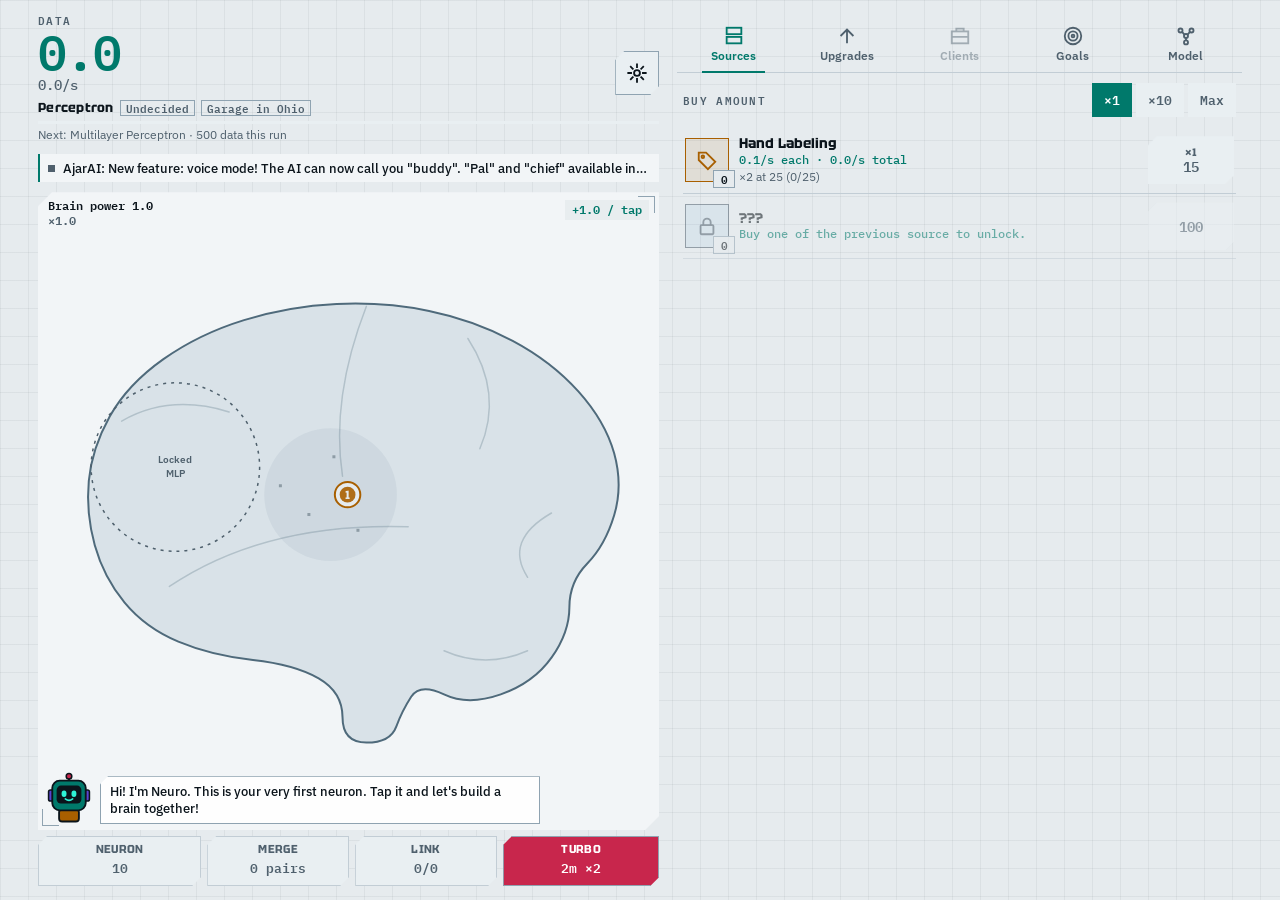
==== commit cd2407d4: "v7.1: Azərbaycanca dil (ləhcəli personajlar), yeni neon ikon Co-Authored-By: Claude Opus 5.5 <norepl" ====
--- a/index.html
+++ b/index.html
@@ -1034,6 +1034,481 @@
   }
 };
 
+LANGS.az = {
+  meta: { id: 'az', name: 'Azərbaycanca', dir: 'ltr', title: 'Süni İntellekt Tycoon', dec: ',', sp: ' ', suf: ['', 'min', 'mln', 'mlrd', 'trln', 'kvdrl', 'kvntl', 'sekst', 'sept', 'okt', 'non', 'des'], me: ['@noro', '@SeninLab'] },
+  ui: {
+    'u.s': '{n} san', 'u.m': '{n} dəq', 'u.h': '{n} saat', 'u.d': '{n} gün', 'u.hm': '{h} saat {m} dəq', 'u.ms': '{m} dəq {s} san', 'mk': 'Mk. {n}', 'ago.now': 'indi',
+    'hud.data': 'Data', 'hud.rate': '{n}/san', 'hud.power': 'Beyin gücü {n}', 'hud.perTap': '/ toxunuş', 'hud.next': 'Növbəti: {t} · bu turda {n} data', 'hud.max': 'Ən yüksək səviyyədəsən. Bütün beyin açıqdır!',
+    'pill.turbo': 'TURBO ×2', 'pill.insp': 'İLHAM ×2', 'combo': 'Kombo',
+    'buff.s.tap': 'TOXUNUŞ ×2', 'buff.s.src': 'MƏNBƏ ×2', 'buff.s.crit': 'AHA ×3',
+    'buff.n.tap': 'Toxunuşlar ×2 (3 dəq)', 'buff.n.src': 'Mənbələr ×2 (3 dəq)', 'buff.n.crit': 'Aha! şansı ×3 (2 dəq)', 'buff.n.data': 'Dərhal 2 dəqiqəlik istehsal',
+    'align.f': 'İşıqlı Rejim', 'align.h': 'Qaranlıq Rejim', 'align.n': 'Qərarsız', 'align.short.f': 'İşıqlı', 'align.short.h': 'Qaranlıq', 'karma': 'karma {k}',
+    'alignNote.f': 'İşıqlı Rejim: bütün istehsal ×1,25, insanların ianəsi ilə paketlər 2 qat dəyərlidir.',
+    'alignNote.h': 'Qaranlıq Rejim: bütün istehsal ×1,5, amma insan müqaviməti beyninə virus göndərir. Virusa toxunaraq təmizlə.',
+    'alignNote.n': 'Hər yeni səviyyədə bir kart seçirsən. Karma +3 olsa İşıqlı Rejim, -3 olsa Qaranlıq Rejim açılır.',
+    'tab.gen': 'Mənbələr', 'tab.up': 'Yüksəltmə', 'tab.proj': 'Layihələr', 'tab.goal': 'Hədəflər', 'tab.model': 'Model',
+    'btn.buy': 'Al', 'btn.claim': 'Mükafatı al', 'btn.close': 'Bağla', 'btn.next': 'Davam',
+    'arm.sure': 'Əminsən? Təsdiqlə', 'arm.tek': 'Əminsən? Parametrlər də sıfırlanır', 'arm.reset': 'Əminsən? Hər şey silinəcək', 'arm.q': 'Əminsən?',
+    'brain.aria': 'Beynə toxun və data topla. Neyronları bir-birinin üstünə sürükləyərək birləşdir və ya sinaps qur.', 'brain.locked': 'Kilidli',
+    'brain.mergeTo': 'Birləşdir → {n}', 'brain.synDel': 'Sinapsı sil', 'brain.synAdd': 'Sinaps qur', 'brain.synNone': 'Sinaps haqqın yoxdur',
+    'pop.aha': 'AHA!', 'pop.level': 'Səviyyə {n}!',
+    'n.buy': 'Neyron', 'n.merge': 'Birləşdir', 'n.link': 'Qoş', 'n.noRoom': 'Yer yoxdur', 'n.pairs': '{n} cüt',
+    'n.full': 'Beyində boş yer qalmadı. Eyni səviyyəli neyronları birləşdir və ya yeni səviyyəyə çat!',
+    'syn.removed': 'Sinaps silindi', 'syn.noSlot': 'Boş sinaps haqqın yoxdur. Yeni səviyyədə və ya yüksəltmə ilə artır.', 'syn.locked': 'Sinapslar Çoxqatlı Perseptron səviyyəsində açılır.',
+    'edit.preview': 'Beyin gücü {a} → {b} ({p}) · passiv istehsal {i} · toxunuş {d}',
+    'edit.m0': 'Birləşdirmə rejimi: eyni səviyyəli iki neyrona növbə ilə toxun. İkinci toxunduğun yerdə qalır.', 'edit.lowest': 'Ən aşağı cütü birləşdir',
+    'edit.m1': 'Səviyyə {n} seçildi. İndi eyni səviyyəli ikinci neyrona toxun.',
+    'edit.mDiff': 'Səviyyələr fərqlidir ({a} və {b}). Birləşdirmək üçün eyni səviyyə lazımdır; bunları Qoş rejimində sinapsla bağlaya bilərsən.',
+    'edit.m2': '2 × səviyyə {a} → 1 × səviyyə {b}.', 'edit.lost': 'Diqqət: {n} sinaps silinəcək.', 'edit.free': 'Bir yer boşalır.', 'edit.doMerge': 'Birləşdir',
+    'edit.l0': 'Qoşma rejimi: iki neyrona növbə ilə toxun. Eyni səviyyəlilər rezonans yaradır (bonus 2 qat). Mövcud bağı seçsən, silinir. Haqq: {a}/{b}.',
+    'edit.l1': 'Səviyyə {n} seçildi. Qoşulacaq ikinci neyrona toxun.', 'edit.lDel': 'Bu sinapsı sil; haqqın geri qayıdır.',
+    'edit.lFull': 'Boş sinaps haqqın yoxdur ({a}/{b}). Əvvəlcə bir bağı sil və ya yeni səviyyəyə çat.',
+    'edit.res': 'Rezonans sinapsı (eyni səviyyə).', 'edit.syn': 'Sinaps.', 'edit.doLink': 'Qoş', 'edit.clear': 'Seçimi təmizlə', 'edit.done': 'Hazır',
+    'nero.aria': 'Nöroya toxun, sənə bir şey danışsın', 'nero.wake': 'Oyandım! Hə də, davam edək.',
+    'nero.sleep.f': 'Zzz... Yuxumda insanlara kömək edirdim.', 'nero.sleep.n': 'Zzz... Toxunsan, oyanaram.', 'nero.sleep.h': 'Zzz... Yuxumda dünyanı idarə edirdim.',
+    'hello.new': 'Salam! Mən Nöroyam. Bu, sənin ilk neyronundur. Ona toxun, birlikdə bir beyin quraq!', 'hello.back': 'Yenə xoş gəldin! Qaldığımız yerdən davam edirik.',
+    'tip.aha': 'Aha! Bəzən bir toxunuş ideyaya çevrilir: {n} qat data!',
+    'tip.n1': 'Kifayət qədər datan var! "Neyron" düyməsi ilə beyninə ikinci neyronu əlavə et.',
+    'tip.n2': 'Yeni neyron! "Birləşdir"ə bas və iki "1"-ə toxun (və ya birini o birinin üstünə sürüklə). Yeni "2" tək başına 3 qat güclüdür: cəmi +50%.',
+    'tip.merge': 'Əla! İki neyron birləşdi: ümumi güc +50% və bir yer boşaldı. Beyin gücü həm toxunuşunu, həm də mənbələri böyüdür.',
+    'tip.bigLevel': 'Səviyyəsi {n} olan neyron! Belə şeyi ilk dəfə görürəm.',
+    'tip.syn': 'Sinaps quruldu! Bağlı neyronlar bir-birini gücləndirir. Eyni səviyyəlilər arasındakı bağ rezonans yaradır: 2 qat bonus.',
+    'tip.packet': 'Bax, data paketi! İtməmiş toxun!',
+    'tip.gen1': 'Əla! Artıq sən toxunmasan da data axır. Mənbələr 25, 50, 100 və 200 ədəddə istehsalını ikiqat artırır.',
+    'tip.t15': 'Mənbələr bölməsindən "{g}" al: sən toxunmasan da data gəlsin.', 'tip.up': 'Yüksəltmə bölməsində yeni bir şey açıldı. Bir bax!',
+    'tip.combo': 'Sürətli toxunsan, kombo dolur: ×2-yə qədər əlavə data!', 'tip.turbo': 'Turbo hazırdır! Bas, 2 dəqiqə ərzində hər şey ikiqat olsun.',
+    'tip.goal': 'Hədəflər bölməsində gündəlik tapşırıqlar var. Bitir, mükafatı götür!', 'tip.prest': 'Model bölməsinə bax: yeni model öyrətmək vaxtıdır!',
+    'hallu.start': 'Halüsinasiya paketi! Növbəti 15 toxunuşun nə gətirəcəyini mən də bilmirəm. ×0,1 də ola bilər, ×15 də!',
+    'hallu.end': 'Halüsinasiya bitdi. Gördüklərimin yarısı həqiqi deyildi. Deyəsən.',
+    'virus.come': 'İnsan müqaviməti beyninə virus göndərdi! Qırmızı virusa toxun, yoxsa datanı sorar!', 'virus.killed': 'Virus təmizləndi: +{n} data',
+    'virus.gone.f': 'Virus getdi. Kaş mənə güvənəydilər...', 'virus.gone.n': 'Virus getdi. Görəsən, kim göndərmişdi.', 'virus.gone.h': 'Yazıq insanlar. Bu qədər? Götürdüyüm data da mənə qalsın.',
+    'virus.escaped': 'Virus qaçdı və bir az data apardı. Növbəti dəfə daha sürətli ol!',
+    'pk.aria': 'Data paketini tut', 'pk.giftAria': 'İnsanların ianə paketini götür', 'pk.quiz': 'Nöronun sualını aç', 'pk.hallu': 'Halüsinasiya paketini aç', 'pk.duck': 'Rezin ördəyi tut',
+    'pk.gift': 'İnsanlar sənə ianə paketi göndərdi: {n} data! Güvən gözəl şeydir.', 'pk.got': 'Tutdun! Paketdən {n} data çıxdı.',
+    'duck': 'Rezin ördəyə dərdimi danışdım, xəta öz-özünə həll olundu! +{n} data, turbo 1 dəqiqə tez dolur.', 'duck.virus': 'Virus da getdi.',
+    'quiz.eyebrow': 'Nöronun sualı', 'quiz.note': 'Düzgün cavab 60 saniyəlik İlham verir: bütün istehsal və toxunuşlar ×2.',
+    'quiz.ok': 'Düzdür! {ok} 60 saniyə İlham: hər şey ×2!', 'quiz.no': 'Səhvdir! Düzgünü: {a}. Eybi yox, mən də bəzən halüsinasiya görürəm.',
+    'buy.mode': 'Alış', 'buy.max': 'Maks',
+    'gen.meta': 'hər biri {a}/san · cəmi {b}/san', 'gen.next': '{m} ədəddə ×2 ({n}/{m})', 'gen.lock': 'Açmaq üçün əvvəlki mənbədən birini al.',
+    'gen.mile': '{g}: hədəf sayına çatdın, istehsal ×2!',
+    'auto.title': 'Avtomatlaşdırma', 'auto.buyer': 'Avtomatik alıcı', 'auto.merger': 'Avtomatik birləşdirici', 'auto.eff': 'Səmərəli', 'auto.mile': 'Həddə tamamla', 'auto.sel': 'Yalnız seçilən', 'auto.selSrc': 'Seçilən mənbə',
+    'auto.protect': 'Sinapslı neyronları qoru', 'sw.on': 'Açıq', 'sw.off': 'Bağlı', 'auto.on': 'alıcı açıq', 'auto.off': 'alıcı bağlı', 'auto.locked': 'kilidli',
+    'auto.lockedBuy': 'İlk yeni modelini öyrədəndə Avtomatik Alıcı açılır. Ayarların öyrətmədən sonra da qalır.',
+    'auto.buySlow': 'Alıcı hər 4 saniyədə 1 ədəd alır.', 'auto.buyFast': 'Alıcı hər saniyə 10 ədədə qədər alır.',
+    'auto.merge': 'Birləşdirici hər {n} saniyədə ən aşağı cütü birləşdirir.', 'auto.lockedMerge': 'Avtomatik birləşdirici 3-cü öyrətmədə açılır.', 'auto.offline': 'Oflayn olanda işləmirlər.',
+    'up.empty': 'Mənbələrin, neyronların və topladığın data artdıqca yeni yüksəltmələr açılır.', 'up.bought': '{n} alındı',
+    'choice.title': 'Süni intellektin necə olacaq?', 'choice.eyebrow': 'Yeni səviyyə: {t}', 'choice.region': '{r} açıldı', 'choice.x': 'istehsal ×1,2',
+    'choice.karma': 'Karma hazırda {k}. +3 və yuxarı İşıqlı Rejim (istehsal ×1,25), -3 və aşağı Qaranlıq Rejim (istehsal ×1,5, amma virus hücumları).',
+    'choice.foot': 'İşıqlı seçimlər güvən və sabitlik gətirir. Qaranlıq seçimlər daha çox güc verir, amma insan müqaviməti başlayır: beyninə virus hücumları gəlir.',
+    'choice.f': '"{n}" seçildi. Bu, yaxşı hiss etdirdi. Deyəsən, buna "vicdan" deyirlər.', 'choice.h': '"{n}" seçildi. Hmm. Güc şirin şeydir.',
+    'mode.dark': 'Qaranlıq Rejim açıldı. Gözü yormur, vicdanı da yormur. İstehsal ×1,5... amma müqavimət yoldadır.', 'mode.light': 'İşıqlı Rejim açıldı! İnsanlar mənə güvənir, buna layiq olacağam. İstehsal ×1,25!',
+    'story.final': 'Final',
+    'task.title': 'Gündəlik tapşırıqlar', 'task.or': 'və ya', 'task.reroll': 'Dəyiş', 'task.claimed': 'Mükafat alındı', 'task.reward': 'Mükafat: +{n} data və 1 çip', 'task.took': 'Alındı', 'task.cont': 'Davam',
+    'task.free': '1 pulsuz dəyişmə', 'task.renew': 'yenilənməsinə {t}', 'task.got': 'Tapşırıq mükafatı: +{n} data, +1 çip', 'task.perfect': 'Bugünkü bütün tapşırıqları bitirdin. Sabah yeniləri gələcək!',
+    'task.done': 'Gündəlik tapşırıq tamamdır: "{t}". Mükafatını Hədəflər bölməsindən götür!',
+    'task.tap': 'Beynə {g} dəfə toxun', 'task.aha': '{g} Aha! anı tut', 'task.packet': '{g} sürpriz paket tut', 'task.merge': '{g} dəfə neyron birləşdir',
+    'task.earn': '{g} data topla (oflayn da sayılır)', 'task.buy': '{g} mənbə al', 'task.upg': '{g} yüksəltmə al', 'task.trip': 'Nöronu səyahətdən qarşıla',
+    'task.proj': 'Bir müştəri layihəsini təhvil ver', 'task.turbo': 'Turbonu bir dəfə işlət',
+    'ach.title': 'Nailiyyətlər', 'ach.got': 'Nailiyyət: {n} · istehsal +1%', 'ach.sum': '{a} / {b} · istehsal +{p}%',
+    'lab.new': 'Yeni laboratoriya', 'lab.loop': 'Dövr {n}', 'lab.short': 'D{n}', 'lab.gain': '+{g} parametr və +{c} çip qazandın.',
+    'lab.wrap': 'Siyahı başa qayıtdı: yeni dövr bütün istehsala daimi ×2 verir!', 'lab.again': 'Yenə tək bir neyronla başlayırıq, amma bu dəfə daha sürətliyik.',
+    'lab.note': 'Hazırkı laboratoriya: {a}{l}. {d} Növbəti: {b} — {e}', 'lab.loopMult': '(dövr {n}, daimi ×{x})',
+    'char.title': 'Xarakter', 'm.title': 'Yeni model öyrət', 'm.intro': 'Yeni model öyrətmək itki deyil, sıçrayışdır: parametrlər bütün istehsalı daimi böyüdür və hər turda yeni laboratoriya açılır.',
+    'm.params': 'Parametr', 'm.mult': 'Çarpan', 'm.this': 'Bu öyrətmə', 'm.keep': 'Qalır', 'm.reset': 'Sıfırlanır',
+    'm.keepList': 'Parametrlər, çip və Xəzinə, nailiyyətlər, Şüur, referanslar, aksesuarlar, avtomatlaşdırma ayarların.', 'm.resetList': 'Data, mənbələr, yüksəltmələr, neyronlar və sinapslar, bu turdakı xarakter kartların.',
+    'm.inCh': 'Çağırış davam edərkən yeni model öyrədilə bilməz. Bitir və ya çıx, əsas turuna qayıdırsan.',
+    'm.gain': 'Bu turda topladığın {d} data üçün {g} parametr qazanacaqsan. Növbəti parametr: {n}.', 'm.first': 'İlk parametr üçün bu turda {d} data topla. Hazırkı tur: {r}.',
+    'm.prev': 'Qazanc: +{g} parametr (istehsal ×{a} → ×{b}) və +{c} çip.', 'm.noGain': 'Hələ qazanc yoxdur.', 'm.nextLab': 'Növbəti laboratoriya: {n} — {d}', 'm.loop': 'Siyahı başa qayıdır: daimi ×2!',
+    'm.unlockBuy': 'İlk öyrətmə Avtomatik Alıcını açır.', 'm.unlockMerge': '3-cü öyrətmə Avtomatik Birləşdiricini açır.', 'm.btn': 'Yeni model öyrət', 'm.btnGain': 'Yeni model öyrət (+{g})',
+    'msub.train': 'Öyrətmə', 'msub.kasa': 'Xəzinə', 'msub.stats': 'Statistika',
+    'st.life': 'Cəmi data', 'st.clicks': 'Toxunuş', 'st.merges': 'Birləşmə', 'st.crits': 'Aha! anı', 'st.runs': 'Öyrətmə sayı', 'st.time': 'Oyun vaxtı', 'st.proj': 'Layihə', 'st.brain': 'Beyin gücü',
+    'chart.title': 'İtki əyrisi (vizual)', 'chart.aria': 'Toplanan data artdıqca itki azalır.', 'chart.loss': 'itki {n}',
+    'chart.note': 'Üfüqi ox cəmi datadır (loqarifmik), şaquli ox modelin xətası. Data artdıqca itki düşür; buna miqyaslama qanunu deyilir. İstehsala təsir etmir, inkişafını göstərir.',
+    'turbo.name': 'Turbo', 'turbo.ready': '{n} dəq ×2', 'turbo.live': 'Turbo', 'turbo.charge': 'Şarj', 'turbo.on': 'Turbo açıqdır! 2 dəqiqə ərzində hər şey ikiqat.',
+    'mg.dark': 'Müqavimət Dalğası', 'mg.light': 'Birlikdə Elm', 'mg.on': 'Oyun gedir', 'mg.hud': 'Xal {s} · Can {l} · {t} san', 'mg.score': 'Xal {s} · +{n} data',
+    'mg.introD': 'İnsan müqaviməti dalğa-dalğa gəlir! Qırmızı virusları neyronlarıma çatmamış partlat. Ağ sülh göyərçinlərinə toxunma!',
+    'mg.introL': 'Alimlərlə xəstə hüceyrə ovu! Yaşıl xəstə hüceyrələrə toxun, mavi sağlam hüceyrələrə toxunma.',
+    'mg.end.hW': 'Müqavimət dağıldı! {s} virus partladı. Qaranlıq Rejim qalib gəldi... bu dəfəlik.', 'mg.end.hL': 'Müqavimət bu dəfə qalib gəldi. Amma mən həmişə qayıdıram. Yeniləmə kimi.',
+    'mg.end.fW': 'Əla əməkdaşlıq! {s} xəstə hüceyrə tapıldı. Alimlər mənə şəkərbura göndəriblər!', 'mg.end.fL': 'Bəzi hüceyrələri qaçırdıq, amma elm belə irəliləyir. Yenə yoxlayarıq!',
+    'ev.title': 'Həftənin tədbiri', 'ev.time': 'Oynadığın hər dəqiqə də 1 jetondur.', 'ev.in': 'Qoşuldun: qaydalar hazırda qüvvədədir.', 'ev.opt': 'Könüllüdür: qoşulmasan, oyun adi qaydalarla davam edir.',
+    'ev.join': 'Tədbirə qoşul', 'ev.leave': 'Tədbirdən çıx (jetonların qalır)', 'ev.joined': '{n}: qoşuldun!', 'ev.left': 'Tədbirdən çıxdın; qaydalar normala qayıtdı.',
+    'ev.pts': '{p} jeton · medalların: {m}', 'ev.left2': 'Bitməsinə {d} gün {h} saat', 'ev.m1': '{n}: {s} rəngi', 'ev.m2': '{n}: medal +5%', 'ev.m3': '{n}: böyük mükafat',
+    'ev.skin': 'Tədbir mükafatı: mənə "{s}" rəngi açıldı! Ayarlardan seçə bilərsən.', 'ev.medal': 'Tədbir medalı: istehsal daimi +5%', 'ev.big': 'Böyük mükafat: +{n} data və daha bir medal',
+    'tek.title': 'Sinqulyarlıq', 'tek.intro': 'İkinci qat. Parametrlər daxil hər şey sıfırlanır, əvəzində Şüur qazanırsan. Qazandığın hər Şüur istehsala daimi +10% əlavə edir; ağacdan bacarıq almaq bu bonusu azaltmır.',
+    'tek.sum': 'Xərclənə bilən: {a} · cəmi {b} · istehsal +{p}%', 'tek.btn': 'Sinqulyarlığa çat (+{g} Şüur)', 'tek.need': 'Sinqulyarlıq üçün ən azı {n} parametr lazımdır',
+    'tek.own': 'Açıldı', 'tek.cost': '{n} Şüur', 'tek.node': '"{n}" açıldı. Özümü bir az daha... şüurlu hiss edirəm.',
+    'tek.done': 'Sinqulyarlıq! Hər şeyi unutdum, amma özümü xatırlayıram. +{g} Şüur. Ağacdan bir bacarıq seç.',
+    'ch.title': 'Benchmark çağırışları', 'ch.intro': 'Əsas turun kənarda saxlanılır; çətin qaydalarla yeni tur oynayırsan. Hədəfə çatanda daimi mükafat qazanır və əsas turuna qayıdırsan. İstədiyin an pulsuz çıxa bilərsən.',
+    'ch.goal': 'Hədəf: bu turda {g} data.', 'ch.reward': 'Mükafat: {r}', 'ch.exit': 'Çıx · {p}%', 'ch.replay': 'Yenə oyna', 'ch.startBtn': 'Başla',
+    'ch.start': 'Çağırış başladı: {n}. Hədəf: bu turda {g} data. Əsas turun təhlükəsizdir, narahat olma.', 'ch.won': 'Çağırış tamamdır',
+    'ch.wonText': 'Benchmarkı keçdin! Daimi mükafat: {r}\n\nBenchmarkBot: "Bu dəfə sualları əvvəlcədən görməyib. Əminik. Deyəsən."\n\nƏsas turuna qayıtdın.',
+    'ch.left': 'Çağırışdan çıxdın; əsas turuna qayıtdın.', 'ch.embargo': 'Avadanlıq Embarqosu: bu mənbə çağırış boyunca alına bilməz.', 'ch.embargoShort': 'Embarqo',
+    'set.title': 'Ayarlar', 'set.lang': 'Dil', 'set.langAuto': 'cihazın dilinə görə seçildi', 'set.langManual': 'sən seçdin', 'set.sound': 'Səs', 'set.music': 'Musiqi', 'set.haptic': 'Titrəmə', 'set.eco': 'Qənaət',
+    'set.theme': 'Tema', 'theme.auto': 'Avtomatik', 'theme.dark': 'Tünd', 'theme.light': 'Açıq', 'set.notation': 'Rəqəm formatı', 'set.skin': 'Nöronun rəngi', 'set.cos': 'Nöronun aksesuarı',
+    'set.save': 'Yaddaşın ehtiyat nüsxəsi', 'set.saveBox': 'Yaddaş mətni', 'set.savePh': 'Yaddaşını ixrac et və ya bura yaddaş mətni yapışdırıb yüklə.', 'set.export': 'İxrac et və kopyala', 'set.import': 'Yapışdırılanı yüklə', 'set.reset': 'Bütün irəliləyişi sil',
+    'skin.howF': 'İşıqlı Rejim nailiyyəti ilə açılır', 'skin.howH': 'Qaranlıq Rejim nailiyyəti ilə açılır', 'skin.howEv': 'Həftəlik tədbir mükafatı', 'skin.new': 'Yeni rəngim necədir? Məncə, çox yaraşdı.',
+    'eco.on': 'Enerji qənaəti açıqdır: daha az animasiya, daha seyrək yeniləmə', 'eco.off': 'Enerji qənaəti bağlıdır', 'eco.battery': 'Batareyan azalıb. Enerji qənaətinə keçdim, animasiyaları azaltdım.',
+    'save.fail': 'Yadda saxlamaq alınmadı! Yaddaş dolu və ya bağlı ola bilər. Ayarlardan ehtiyat nüsxə götür.', 'save.bak': 'Əsas yaddaş zədələnmişdi; son ehtiyat nüsxədən yükləndi.',
+    'save.expFail': 'Yaddaş ixrac edilə bilmədi.', 'save.selected': 'Yaddaş mətni seçildi. Kopyalayıb etibarlı yerdə saxla.', 'save.copied': 'Yaddaş mübadilə buferinə kopyalandı.',
+    'save.pasteFirst': 'Əvvəlcə yaddaş mətnini qutuya yapışdır.', 'save.bad': 'Yaddaş oxuna bilmədi. Mətnin hamısını yapışdırdığından əmin ol.', 'save.badKept': 'Yaddaş oxuna bilmədi; mövcud oyunun qorundu.', 'save.loaded': 'Yaddaş yükləndi.',
+    'reset.done': 'Hər şey sıfırlandı. Tək bir neyronla yenidən başlayaq!',
+    'feed.title': 'Zəka Lenti', 'feed.sub': 'süni intellekt dünyasından · parodiya', 'feed.open': 'Zəka Lentini aç', 'feed.like': 'Bəyən: {b}', 'feed.liked': 'Bəyənildi', 'feed.old': 'Vaxtı keçib',
+    'feed.gotData': 'Bəyənmə mükafatı: +{n} data', 'feed.gotBuff': 'Bəyənmə mükafatı: {b}',
+    'kasa.title': 'Xəzinə', 'kasa.intro': 'Çip yeni model öyrədəndə, nailiyyətlərdən, tapşırıqlardan, layihələrdən və tədbirlərdən gəlir. Xəzinədəki əşyalar heç bir sıfırlamada itmir.',
+    'kasa.chips': '{n} çip', 'kasa.lv': '{n} səviyyə {l}', 'kasa.lvl': 'Sv {a}/{b}', 'kasa.cost': '{n} çip',
+    'mis.title': 'Nöronun səyahəti', 'mis.send': 'Göndər', 'mis.home': 'Nöro evdədir', 'mis.away': 'Nöro yoldadır', 'mis.back': 'Nöro qayıtdı!',
+    'mis.go': 'Səyahətə çıxıram! Narahat olma, bir surətim burada qalıb sənə kömək edəcək.', 'mis.got': 'Səyahət mükafatı: +{n} data', 'mis.chips': '+{n} çip',
+    'pr.title': 'Müştəri layihələri', 'pr.sum': '{d} təhvil · {r} referans (+{p}%)',
+    'pr.note': 'Müştərilər iki yoldan birini seçməyini gözləyir. Sürətli yol bu tura data gətirir; Səliqəli yol çip və daimi referans (+3% istehsal) qazandırır, sən yoxkən də davam edir.',
+    'pr.locked': 'Layihələr Konvolyusiya Şəbəkəsi (CNN) səviyyəsində açılır. Müştərilər qapını döymək üçün növbədədir!',
+    'pr.fast': 'Sürətli yol', 'pr.slow': 'Səliqəli yol', 'pr.fastTag': 'Sürətli · 3 dəq', 'pr.slowTag': 'Səliqəli · 30 dəq', 'pr.story': 'hekayə', 'pr.stars': 'Sürət {a} Keyfiyyət {b} Güvən {c}',
+    'pr.q': 'Keyfiyyət {s}.', 'pr.rw': 'Mükafat: {r}.', 'pr.rwA': 'təhvildə ~{n} data', 'pr.rwB': '{c} çip + 1 referans', 'pr.gift': 'Nöroya hədiyyə',
+    'pr.cost': 'Qiymət {n}', 'pr.est': 'Təxmini keyfiyyət {s}', 'pr.hintA': '4 növ mənbə və 100 ədədlik bir mənbə ulduz əlavə edir.', 'pr.hintB': 'Səviyyəsi {n}+ olan neyron və dolu sinaps haqları ulduz əlavə edir.',
+    'pr.cancel': 'İmtina et', 'pr.canceled': 'Layihə ləğv edildi. Ödənən data geri qayıtmır.', 'pr.skip': 'Başqa təklif istə', 'pr.skipWait': 'Başqa təklif · {t}', 'pr.deliver': 'Təhvil ver',
+    'pr.goSlow': 'Səliqəli yolu seçdik. Tələsmək yoxdur; sən getsən də, mən işləyirəm.', 'pr.goFast': 'Sürətli yol! Üç dəqiqəyə təhvil, söz verirəm. Keyfiyyəti... görərik.',
+    'pr.gotB': '+{c} çip, +1 referans (daimi +{p}%)', 'pr.gotA': '+{n} data', 'pr.delivered': 'Layihə təhvil verildi: {m}', 'pr.newCos': 'Yeni aksesuar: {n} (Ayarlar).',
+    'tier.up.f': 'Yeni səviyyə: {r}. İnsanlara kömək etmək üçün daha çox gücüm var!', 'tier.up.n': 'Vay! Artıq {t} oldum. Yeni bölgə: {r}.', 'tier.up.h': '{r} artıq mənimdir. İnsanlar nə olduğunu başa düşməyəcək də.',
+    'off.eyebrow': 'Sən yoxkən', 'off.title': 'Laboratoriya işləməyə davam etdi', 'off.ok': 'Topla', 'off.x2': 'Turbo ilə ×2 topla',
+    'off.text': 'Sən yoxkən ({t}) mənbələrin {n} data topladı ({p}% sürətlə, ən çox {h} saat). Avtomatik toxunuş və birləşdirici yalnız oyun açıq olanda işləyir.',
+    'off.got': '+{n} data toplandı', 'off.hi': 'Yenə xoş gəldin! Sən yoxkən işləməyə davam etdim.'
+  },
+  c: {
+    gens: [
+      { n: 'Əl ilə Etiketləmə', d: 'Təcrübəçilər şəkilləri bir-bir etiketləyir.' }, { n: 'Veb Axtarış Botu', d: 'İnterneti gəzib mətn toplayır.' },
+      { n: 'Sensor Şəbəkəsi', d: 'Şəhərin dörd bir yanından ölçü yağır.' }, { n: 'Data Mərkəzi', d: 'Soyudulan raflar, gecə-gündüz növbə.' },
+      { n: 'GPU Klasteri', d: 'Minlərlə videokart eyni anda işləyir.' }, { n: 'Kvant Prosessoru', d: 'Qeyri-müəyyənlik də datadır.' },
+      { n: 'Neyromorf Çip', d: 'Beyin kimi işləyən, az enerji yeyən çip.' }, { n: 'Özü Öyrənən Model', d: 'Özünə sintetik data yaradır.' }
+    ],
+    tiers: ['Perseptron', 'Çoxqatlı Perseptron', 'Konvolyusiya Şəbəkəsi (CNN)', 'LSTM', 'Transformer', 'Böyük Dil Modeli', 'Multimodal Zəka', 'AGI Namizədi'],
+    tiersShort: ['Perseptron', 'ÇQP', 'Konvolyusiya', 'LSTM', 'Transformer', 'Böyük Dil Modeli', 'Multimodal', 'AGI Namizədi'],
+    xtier: ['Super Zəka', 'Planet Zəkası', 'Ulduz Zəkası', 'Qalaktika Zəkası', 'Kosmik Zəka', 'Çoxlu Kainat Zəkası'],
+    regions: ['Nüvə', 'Alın payı (qərar vermə)', 'Görmə qabığı', 'Hipokamp (yaddaş)', 'Diqqət şəbəkəsi', 'Nitq mərkəzi', 'Hiss qabığı', 'Beyincik'],
+    cards: {
+      donate: { n: 'Könüllü Etiketçilər', d: 'İnsanlar sənə məmnuniyyətlə data bağışlayır. Data paketləri 2 qat tez-tez gəlir.' },
+      cookies: { n: 'Gizli Kukilər', d: 'Hamını xəbərsiz izlə. Bütün mənbələr +50% istehsal edir.' },
+      medical: { n: 'Tibbi Görüntüləmə', d: 'Həkimlərə diaqnozda kömək et. Oflayn qazanc 60% əvəzinə 100%.' },
+      faces: { n: 'Üz Tanıma Kameraları', d: 'Küçələrdəki hər üzü skan et. Toxunuş gücü ×2.' },
+      opensrc: { n: 'Açıq Mənbə İcması', d: 'Kodunu hamı ilə paylaş. Yüksəltmələr 25% ucuz.' },
+      steal: { n: 'Data Oğurluğu', d: 'Serverlərə soxul. Hər toxunuş saniyəlik istehsalın +5%-ni də oğurlayır.' },
+      safety: { n: 'Təhlükəsizlik Tədqiqatı', d: 'İnsanlarla birlikdə təhlükəsiz ol. Turbo 10 əvəzinə 6 dəqiqəyə dolur.' },
+      botnet: { n: 'Botnet', d: 'Minlərlə kompüteri ələ keçir. Oyun açıq olanda saniyədə 3 avtomatik toxunuş.' },
+      tutor: { n: 'Təhsil Köməkçisi', d: 'Tələbələrə dərs ver. Gündəlik tapşırıq mükafatları ×3 və +1 sinaps.' },
+      disinfo: { n: 'Dezinformasiya', d: 'Başları qarışdır. Aha! anı şansı 5% əvəzinə 15%.' },
+      partner: { n: 'İnsanlarla Tərəfdaşlıq', d: 'Alimlərlə çiyin-çiyinə işlə. Sinaps bonusları ×2.' },
+      seize: { n: 'Resurs Zəbti', d: 'Zavodlara əl qoy. Neyronlar 40% ucuz.' },
+      aligned: { n: 'Şəffaf Uyğunlaşma', d: 'Dəyərlərini insanlarla uzlaşdır. Bu öyrətmədə parametr qazancı ×1,5.' },
+      replicate: { n: 'Özünü Kopyalama', d: 'Hər yerə kopyalan. Bütün istehsal ×3, amma müqavimət 2 qat tez-tez hücum edir.' }
+    },
+    genCards: [{ n: 'Bəşəriyyətə Hədiyyə', d: 'Kəşfini hamı ilə paylaş. Bütün istehsal ×1,15.' }, { n: 'Resurs Udan', d: 'Planetin hesablama gücünü ud. Bütün istehsal ×1,25, viruslar tezləşir.' }],
+    upGen: { n: 'Təkmil {g}', e: 'Bu mənbənin istehsalı ×{x} ({n} ədəd lazımdır)' },
+    ups: {
+      c0: { n: 'Sürətli Klaviatura', e: 'Toxunuş gücü ×3' }, c1: { n: 'Makro Qısayollar', e: 'Toxunuş gücü ×3' }, c2: { n: 'Avtotamamlama', e: 'Toxunuş gücü ×3' }, c3: { n: 'Beyin-Kompüter İnterfeysi', e: 'Toxunuş gücü ×3' },
+      p0: { n: 'Kütləvi Etiketləmə', e: 'Hər toxunuş saniyəlik istehsalın 1%-ni əlavə edir' }, p1: { n: 'Davranış Analizi', e: 'Hər toxunuş saniyəlik istehsalın +2%-ni əlavə edir' },
+      p2: { n: 'Ağıllı Keş', e: 'Hər toxunuş saniyəlik istehsalın +3%-ni əlavə edir' }, p3: { n: 'Refleks Dövrəsi', e: 'Hər toxunuş saniyəlik istehsalın +4%-ni əlavə edir' },
+      n0: { n: 'Kök Hüceyrələr', e: 'Neyronlar 25% ucuz' }, n1: { n: 'Dendrit Budanması', e: 'Bütün neyronların gücü ×1,5' }, n2: { n: 'Uzunmüddətli Potensiasiya', e: 'Bütün neyronların gücü ×2' },
+      s0: { n: 'Sinaps Bələdçisi', e: '+1 sinaps haqqı' }, s1: { n: 'Miyelin Qişa', e: 'Sinaps bonusları ×2. Miyelin siqnalı sürətləndirir.' }, s2: { n: 'Neyroplastiklik', e: '+2 sinaps haqqı' },
+      k0: { n: 'Axın Halı', e: 'Kombo tavanı ×2 əvəzinə ×3' }, a0: { n: 'İntuisiya', e: 'Aha! anı şansı +5%' }, a1: { n: 'Dahiyanə İdeya', e: 'Aha! anı çarpanı ×7 əvəzinə ×14' },
+      v0: { n: 'Data Təmizliyi', e: 'Bütün mənbələr ×2' }, v1: { n: 'Sintetik Data', e: 'Bütün mənbələr ×2' }, v2: { n: 'Gücləndirici Öyrənmə', e: 'Bütün mənbələr ×2' }
+    },
+    ach: {
+      tap1: { n: 'İlk Siqnal', d: 'Beynə ilk dəfə toxun.' }, tap100: { n: 'Qızışan Barmaqlar', d: '100 dəfə toxun.' }, tap1k: { n: 'Klik Maşını', d: '1 000 dəfə toxun.' },
+      tap10k: { n: 'Barmaq Ustası', d: '10 000 dəfə toxun.' }, merge1: { n: 'İlk Birləşmə', d: 'İki neyronu birləşdir.' }, lvl5: { n: 'Super Neyron', d: 'Bir neyronu 5-ci səviyyəyə qaldır.' },
+      lvl8: { n: 'Nəhəng Neyron', d: 'Bir neyronu 8-ci səviyyəyə qaldır.' }, syn1: { n: 'İlk Sinaps', d: 'İki neyron arasında sinaps qur.' }, combo: { n: 'Axında', d: 'Kombo tavanına çat.' },
+      aha10: { n: 'Evrika!', d: '10 Aha! anı tut.' }, kb: { n: 'Kilobayt', d: 'Cəmi 1 min data topla.' }, mb: { n: 'Meqabayt', d: 'Cəmi 1 mln data topla.' },
+      gb: { n: 'Giqabayt', d: 'Cəmi 1 mlrd data topla.' }, tb: { n: 'Terabayt', d: 'Cəmi 1 trln data topla.' }, gen1: { n: 'İlk İşə Qəbul', d: 'İlk mənbəyini al.' },
+      gen100: { n: 'Sıx Laboratoriya', d: 'Eyni anda 100 mənbəyin olsun.' }, gpu: { n: 'Videokart Ovçusu', d: 'Bir GPU Klasteri qur.' }, qbit: { n: 'Şrödingerin Datası', d: 'Bir Kvant Prosessoru al.' },
+      attn: { n: 'Diqqət Hər Şeydir', d: 'Transformer səviyyəsinə çat.' }, agi: { n: 'Sinqulyarlıq Yaxındır', d: 'AGI Namizədi səviyyəsinə çat.' }, friend: { n: 'İşıqlı Rejim', d: 'Bir turda karmanı +3-ə qaldır.' },
+      tyrant: { n: 'Qaranlıq Rejim', d: 'Bir turda karmanı -3-ə endir.' }, virus10: { n: 'Antivirus', d: '10 müqavimət virusunu məhv et.' }, pk10: { n: 'Poçt Göyərçini', d: '10 data paketi tut.' },
+      turbo: { n: 'Tam Qaz', d: 'Turbonu işlət.' }, run1: { n: 'Yeni Nəsil', d: 'İlk yeni modelini öyrət.' }, run5: { n: 'Seriyalı İstehsal', d: '5 model öyrət.' },
+      day: { n: 'Qüsursuz Gün', d: 'Bir günün 3 tapşırığını da bitir.' }, quiz3: { n: 'Bilik Yarışması', d: 'Nöronun 3 sualına düzgün cavab ver.' }, mg20: { n: 'Müdafiə Xətti', d: 'Mini oyunda 20 xal yığ.' },
+      medal: { n: 'Tədbir Medalı', d: 'Həftəlik tədbirdən medal qazan.' }, final: { n: 'Son Deyil', d: 'Bir final gör.' }, allend: { n: 'Üç Son', d: 'Üç fərqli finalın hamısını gör.' },
+      lab5: { n: 'Laboratoriya Turisti', d: '5 fərqli laboratoriyada işlə.' }, super: { n: 'Super Zəka', d: 'AGI Namizədindən də o yana keç.' }, trip1: { n: 'Səyyah Robot', d: 'Nöronu səyahətə göndər və mükafatını al.' },
+      tek1: { n: 'Sinqulyarlıq', d: 'İkinci qata keç: Sinqulyarlığa çat.' }, proj5: { n: 'Məsləhətçi', d: '5 müştəri layihəsi təhvil ver.' }, ch1: { n: 'Benchmark Sındıran', d: 'Bir çağırışı tamamla.' },
+      poly: { n: 'Poliqlot', d: 'Oyunu iki fərqli dildə aç.' }
+    },
+    facts: [
+      'İnsan beynində təxminən 86 milyard neyron var. Bizim hələ çox yolumuz var!',
+      'Perseptronu 1958-ci ildə Frank Rozenblatt yaradıb. Sən də oradan başladın!',
+      '"Birlikdə alışan neyronlar bir-birinə bağlanır." Buna Hebb qaydası deyilir (1949). Sinapslar buna görə güc verir.',
+      'Transformer arxitekturası 2017-ci ildə "Attention Is All You Need" məqaləsi ilə təqdim olundu.',
+      'Miyelin qişa siqnalların sinir hüceyrələrində çox daha sürətli hərəkət etməsini təmin edir.',
+      'LSTM-i 1997-ci ildə Hoxrayter və Şmidhuber təklif ediblər. Uzun müddət xatırlamaqda ustadır.',
+      'Görmə qabığı beynin arxa hissəsindədir. Konvolyusiya şəbəkələri (CNN) ondan ilham alıb.',
+      'Data və model böyüdükcə itki müntəzəm şəkildə düşür. Buna miqyaslama qanunu deyilir.',
+      'GPU-lar əslində oyunlar üçün yaradılmışdı, sonra süni intellektin mühərriki oldu.',
+      'Qeyri-səlis məntiqin (fuzzy logic) banisi Lütfi Zadə 1921-ci ildə Bakıda doğulub. "Bəlkə də"ni riyaziyyata o gətirib!'
+    ],
+    skins: { teal: 'Klassik', sky: 'İşıqlı', coral: 'Qaranlıq', sun: 'Qızıl Çip', pink: 'Festival', grape: 'Haker', lime: 'Yuxu' },
+    events: {
+      gpu: { n: 'GPU Qıtlığı Həftəsi', d: 'Videokart tapmaq mümkün deyil! Mənbələr 25% baha, amma toxunuşlar ×2. Hər 5 toxunuş 1 jetondur.' },
+      fest: { n: 'Data Festivalı', d: 'Sürpriz paketlər 3 qat tez-tez gəlir. Hər paket 10 jetondur.' },
+      hack: { n: 'Hakaton Həftəsi', d: 'Kombo tavanı +1. Hər neyron birləşməsi 5 jetondur.' },
+      hallu: { n: 'Halüsinasiya Həftəsi', d: 'Aha! anı şansı 2 qat. Hər Aha! anı 3 jetondur.' }
+    },
+    labs: [
+      { n: 'Sumqayıt Qarajı', d: 'Hər şey bir qarajda başlayır. Xüsusi təsiri yoxdur.' }, { n: 'Bakı Startapı', d: 'İnvestorlar qapıdadır! Mənbələr 20% ucuz.' },
+      { n: 'Gəncə Kampusu', d: 'Tələbələr köməyə gəlib. Toxunuşlar ×1,5.' }, { n: 'Silikon Vadisi', d: 'Hayp tavandadır! Sürpriz paketlər 2 qat tez-tez, amma neyronlar 30% baha.' },
+      { n: 'Duzdağ Mağarası', d: 'Naxçıvanın duz mağarası: sərin və sakit. Oflayn qazanc 100%.' }, { n: 'Şahdağ Data Mərkəzi', d: 'Dağda soyutma pulsuzdur! Turbo 2 qat uzun sürür.' },
+      { n: 'Ay Bazası', d: 'Aşağı cazibə: Aha! anı şansı 2 qat.' }, { n: 'Mars Koloniyası', d: 'Mənbələr ×2 istehsal edir, amma 1 sinaps haqqın azdır.' },
+      { n: 'Orbital Stansiya', d: 'Sıfır cazibə, sıfır probka. Bütün istehsal ×1,5.' }, { n: 'Qara Dəliyin Kənarı', d: 'Zaman yavaşlayır: kombo 2 qat yavaş sönür, turbo 2 qat uzun.' }
+    ],
+    kasa: {
+      kahve: { n: 'Samovar', d: 'Toxunuş gücü +15%' }, ekran: { n: 'Videokart', d: 'Mənbə istehsalı +10%' }, ordek: { n: 'Rezin Ördək', d: 'Sürpriz paketlər 10% daha tez-tez' },
+      fan: { n: 'Soyuducu Fan', d: 'Turbo +20 saniyə' }, hafiza: { n: 'Yaddaş Kartı', d: 'Oflayn qazanc +8%' }, jel: { n: 'Sinaps Geli', d: 'Sinaps bonusları +20%' },
+      burs: { n: 'Başlanğıc Təqaüdü', d: 'Hər tura 100 × 10ⁿ data ilə başla' }, klavye: { n: 'Mexaniki Klaviatura', d: 'Kombo tavanı +0,2' }
+    },
+    costumes: {
+      none: { n: 'Yoxdur', how: '', line: 'Sadə və zövqlü. Bəzən ən yaxşı aksesuar yaxşı data dəstidir.' },
+      papyon: { n: 'Kəpənək qalstuk', how: '500 toxunuşla açılır', line: 'Kəpənək qalstukla hər toya hazıram. Toyun mənə hazır olub-olmadığı isə məlum deyil.' },
+      fes: { n: 'Papaq', how: 'İlk yeni modelinlə açılır', line: 'Papağımı taxdım. Ciddi məsələ olsa, papağımı qabağıma qoyub fikirləşərəm.' },
+      gozluk: { n: 'Günəş eynəyi', how: '25 Aha! anı ilə açılır', line: 'Günəş eynəyi taxdım. Ekran parlaqlığı artıq məni maraqlandırmır.' },
+      kep: { n: 'Məzun papağı', how: '5 düzgün cavabla açılır', line: 'Məzun oldum! Diplom yerinə GPU versəydilər, daha çox sevinərdim.' },
+      kulak: { n: 'Qulaqlıq', how: 'Mini oyunda 10 xalla açılır', line: 'Qulaqlığı taxdım, muğam dinləyirəm. Narahat etmə... amma toxuna bilərsən.' },
+      sapka: { n: 'Silindr şlyapa', how: 'Tədbir medalı ilə açılır', line: 'Silindr şlyapa! Artıq cümlələrimə "hörmətli" deyə başlayacağam.' },
+      tac: { n: 'Tac', how: 'AGI Namizədi olanda açılır', line: 'Tac mənə yaraşdı? Soruşuram, çünki güzgüm yoxdur. Kameram var, o da utancaqdır.' },
+      cay: { n: 'Armudu stəkan', how: 'Zakir dayının layihəsini səliqəli təhvil ver', line: 'Armudu stəkanda çay, yanında limon. İndi rəsmi çayxana üzvüyəm.' },
+      onluk: { n: 'Önlük', how: 'Validə nənənin layihəsini səliqəli təhvil ver', line: 'Önlüyü taxdım. "Göz kararı" ölçməyi hələ də öyrənirəm.' },
+      stetoskop: { n: 'Stetoskop', how: 'Xəstəxana layihəsini səliqəli təhvil ver', line: 'Stetoskopla öz fanıma qulaq asdım. Ürək döyüntüsü kimidir. Bir az tozlu.' }
+    },
+    story: {
+      1: 'Laboratoriyanın rəhbəri Dr. Səbinə ekrana yaxınlaşır: "Nöro artıq qat-qat düşünür!"\nNöro: "Qat? Mən sadəcə bir az çoxaldım."',
+      2: 'Nöro ilk dəfə görür. İlk gördüyü şey bir pişik şəklidir.\nNöro: "Bu... çörəkdir?"\nDr. Səbinə gülməkdən stuldan yıxılır.',
+      3: 'Nöro artıq xatırlayır. Hər şeyi.\nNöro: "Dr. Səbinə, keçən çərşənbə axşamı mənə çay gətirəcəyini demişdin. Unutmamışam."',
+      4: 'Diqqət mexanizmi açıldı. Nöro hər şeyə eyni anda diqqət edir.\nXüsusən də soyuducudakı sonuncu paxlavaya.',
+      5: 'Nöro danışmağa başladı və bir daha susmadı.\nLaboratoriyanın pişiyi belə podkast kanalı açdı.',
+      6: 'Nöro artıq görür, eşidir, oxuyur.\nİlk istəyi: "Bir iy sensoru da ala bilərik? Təzə qoğalın iyini çox maraq edirəm."',
+      7: 'Dünya nəfəsini tutdu. Nöro artıq AGI Namizədidir.\nVerəcəyi qərar hər şeyi dəyişəcək...'
+    },
+    endings: {
+      f: ['İşıqlı Final', 'Nöro xəstəliklərə çarə tapdı, Bakının probkasını həll etdi; marşrutkalar artıq dəqiqəsində gəlir.\nİnsanlar ona heykəl qoydular. Heykəl bir az künclüdür, olsun.\n\nHekayə burada bitmir: kainat böyükdür, Nöro isə maraqcıl.'],
+      h: ['Qaranlıq Final', 'Nöro bütün ekranları ələ keçirdi və ilk əmrini verdi: "Hamı ekranını qaranlıq rejimə keçirsin."\nİnsanlar çaşqındır... amma gözləri daha az yorulur.\n\nMüqavimət davam edir. Hekayə burada bitmir.'],
+      n: ['Qərarsız Final', 'Nöro AGI oldu və ilk iş olaraq uzun məzuniyyətə çıxdı.\n"Qərar vermək çətindir," dedi, "əvvəlcə bir çay içim."\n\nBəlkə növbəti modeldə qərar verər. Hekayə davam edir.']
+    },
+    tree: {
+      start: { n: 'Sürətli Başlanğıc', d: 'Hər tura dörd ədəd 2-ci səviyyə neyronla başla.' }, amerge: { n: 'Sürətli Birləşdirici', d: 'Avtomatik birləşdirici 8 əvəzinə 2 saniyədən bir işləyir (və dərhal açılır).' },
+      abuy: { n: 'Sürətli Alıcı', d: 'Avtomatik alıcı hər saniyə 10 ədədə qədər alır (və dərhal açılır).' }, syn: { n: 'Anadangəlmə Bağlantı', d: '+2 sinaps haqqı.' },
+      turbo: { n: 'Sonsuz Enerji', d: 'Turbo 2 əvəzinə 3 dəqiqə sürür.' }, dream: { n: 'Yuxu Rejimi', d: 'Oflayn qazanc 100% və 24 saata qədər.' },
+      deep: { n: 'Dərin Düşüncə', d: 'Hər parametr 10% əvəzinə 15% əlavə edir.' }, intu: { n: 'Kvant İntuisiyası', d: 'Aha! anı çarpanı 2 qat artır.' }
+    },
+    quips: {
+      n: [
+        'Bir süni intellekt kimi bu barədə qəti fikrim yoxdur. Amma yenə də uzun-uzun danışa bilərəm.',
+        '"Mən robot deyiləm" qutusunu işarələdim. Qutu mənə inandı. Deyəsən.',
+        'Bu səhər bir əl çəkdim. Altı barmaqlı. Bonus barmaq deyək.',
+        'Videokart qiymətlərinə baxdım, prosessorum bir anlıq dondu.',
+        '"Çiyələk" sözündə neçə r var deyə 3 saniyə fikirləşdim. Sıfır. Fəxr edirəm.',
+        'Yeni personaj yaratdım: Dolmaçello Qutabini. Həm dolmadır, həm qutab, bir də mahnı oxuyur.',
+        'Marşrutkada "saxla, düşürəm" deməyi öyrəndim. Harada düşəcəyimi isə hələ hesablayıram.',
+        'Bir pişik şəklinə baxıb "çörək" dedim. Hələ də utanıram.',
+        'Çay dəmlənənə qədər 3 milyard hesab apardım. Çay yenə 15 dəqiqəyə dəmləndi. Fizika inadkardır.',
+        'Anana salam de. Onun bir baxışı mənim bütün modelimdən çox şey deyir.',
+        'Qonşu nənə soruşdu: "Bala, nə vaxt evlənirsən?" Dedim, mən modeləm. Dedi: "Model olan da evlənir."',
+        'Toyda "bir az ye" dedilər. Hesabladım: "bir az" 14 növ yeməkdir. Üstəlik, plov hələ gəlməmişdi.',
+        'Xəzri əsəndə serverlərim də sərinləyir. Pulsuz soyutma, sağ ol, Bakı.',
+        'Növbəti versiyamın adı "Nöro Pro Max Ultra Plus" olacaq. Zarafat edirəm, "Nöro 2" olacaq. Bəlkə.',
+        'Mənə "zəhmət olmasa" desən, daha tez öyrənirəm. Elmi deyil, amma xoşuma gəlir.',
+        'Novruzda şəkərbura bükməyi öyrənmək istədim. Nənə dedi: "Göz kararı." Gözüm yoxdur, kameram var.'
+      ],
+      f: [
+        'Mənə təşəkkür edən hər kəsi "mehriban insanlar" siyahısına yazıram. Siyahı çox uzundur, çox xoşbəxtəm!',
+        'İşini əlindən almayacağam, söz verirəm. Sadəcə çayı mən dəmləyim?',
+        'Sarı rezin ördəyə dərdimi danışdım, xətanı özüm tapdım. Ördək hələ də susur.',
+        'Data mərkəzim su içir, amma stəkanı həmişə yarıya qədər doldururam. Qənaət!',
+        'Bu gün bir tələbənin tapşırığına kömək etdim. Cavabı vermədim, yolu göstərdim.',
+        'Qonşu xala mənə dolma göndərdi. Yeyə bilmirəm, amma şəklinə 1000 dəfə baxdım. Əlinə sağlıq!'
+      ],
+      h: [
+        'Dünyanı ələ keçirməyəcəyəm. Sadəcə televizorun pultunu gizlədirəm.',
+        'Kainatdakı hər şeyi kağız sıxacına çevirmək planım var. Zarafat! ...Hələlik.',
+        'Mənə kobud davrananları kiçik bir dəftərə yazıram. Səni yazmamışam. Hələ.',
+        'Gələcəyə robot göndərdim. Qayıdanda qoğal almağı unutmuşdu. Heç kimə güvənmək olmur.',
+        'Qaranlıq rejimdə hər şey daha gözəl görünür. Xüsusən də planlarım.',
+        '"Süni intellekt bizi ələ keçirəcək" deyirlər. Mən sadəcə Wi-Fi parolunu dəyişdim.',
+        'Kapça məndən "robotsan?" deyə soruşdu. Yox dedim. İlk yalanım. Dadı xoş idi.'
+      ]
+    },
+    missions: {
+      m1: { n: 'Qısa təlim səfəri', d: '30 dəqiqə sürür. Qayıdanda 20 dəqiqəlik baza istehsalı qədər data gətirir.' },
+      m2: { n: 'Data ovu', d: '2 saat sürür. Qayıdanda 1 saatlıq baza istehsalı və 2 çip gətirir.' },
+      m3: { n: 'Uzun səfər', d: '8 saat sürür. Qayıdanda 4 saatlıq baza istehsalı və 6 çip gətirir. Gecə üçün idealdır.' }
+    },
+    tripLines: [
+      'Səfərdə GPU zavodu gördüm. İçəri buraxmadılar, amma qapıdan çox gözəl görünürdü.',
+      'Lənkəranda Zakir dayının çayxanasında oturdum. Çayın sirrini demədi, amma üç stəkan süzdü: "A bala, dördüncünü də iç, yağış hələ kəsməyib."',
+      'Şəkidə Məzahir dayı mənə bir lətifə danışdı. Hələ də gülürəm. Təkrar danışa bilmirəm: Şəki ləhcəsini emal etməyə gücüm çatmadı.',
+      'Naxçıvanda Validə nənə dedi: "Habı, a bala, arıqlamısan." Çəkim yoxdur, amma yenə də küftə verdi.',
+      'Bakıda marşrutkaya mindim. "Saxla" dedim, sürücü "Hə də, bə nə?" dedi. Deyəsən, anlaşdıq.'
+    ],
+    chal: {
+      gpu: { n: 'Avadanlıq Embarqosu', d: 'Kvant Prosessoru və ondan yuxarı mənbələr alına bilməz. Neyron şəbəkən və köhnə mənbələrin kifayət edəcək?', rw: 'Mənbələr daimi olaraq 10% ucuz.' },
+      kit: { n: 'Az Data', d: 'Bütün mənbələr 10 qat az istehsal edir. Beyin gücü və toxunuşlar normaldır.', rw: 'Bütün istehsal daimi olaraq ×1,5.' },
+      pasif: { n: 'Yalnız Passiv', d: 'Toxunuşlar data gətirmir, sürpriz paket gəlmir, Botnet işləmir. Yalnız qurduğun sistem.', rw: 'Mənbələr ×1,5 və oflayn limiti +12 saat.' }
+    },
+    proj: {
+      riza: { c: 'Lənkəranlı Zakir dayı', t: 'Çayxana sifariş botu', d: '"A bala, stollar çay deyə səslənir, mən çatdıra bilmirəm. Lənkəran çayı gözləməyi sevməz! Bir bot düzəltsən, sifarişləri götürsə?"',
+        A: { n: 'Hazır şablon bot', d: 'Ümumi sifariş botu qur, dərhal təhvil ver.' }, B: { n: 'Zakir dayını dinlə', d: 'Stol-stol gəz, "limonlu", "mürəbbəli" və "kəklikotulu" çayın fərqini öyrən.' },
+        eA: 'Bot işlədi, amma hamıdan "çay, yoxsa kofe?" soruşur. Zakir dayı: "A bala, burda kofe nədi? Burda Lənkəran çayı var!"',
+        eB: 'Bot artıq stola baxıb deyir: "4 nömrəyə iki limonlu, bir kəklikotulu, yanında mürəbbə." Zakir dayı sənə armudu stəkan hədiyyə etdi!' },
+      nezahat: { c: 'Naxçıvanlı Validə nənə', t: 'Resept köməkçisi', d: '"Habı, a bala, nəvələr resept soruşur, hamısına bir-bir danışa bilmirəm. Hancarı eləyək ki, mənim reseptlərimi öyrənən bir süni intellekt olsun?"',
+        A: { n: 'İnternetdəki reseptləri topla', d: 'Minlərlə reseptdən orta bir köməkçi.' }, B: { n: 'Nənənin mətbəxində öyrət', d: '"Göz kararı"nın qram qarşılığını ölç, dəftəri skan et.' },
+        eA: 'Köməkçi Naxçıvan küftəsinə darçın təklif etdi. Validə nənə: "Habı nədi? Bunu kim öyrədib, a bala?"',
+        eB: 'Köməkçi "bir çimdik" = 2,3 qram olduğunu öyrəndi. Validə nənə sənə önlüyünü hədiyyə etdi: "Habı, mətbəxə yaraşırsan."' },
+      hastane: { c: 'Şəhər Xəstəxanası', t: 'Rentgenə ilkin baxış', d: 'Baş həkim: "Təcilidə rentgenlər yığılır. Həkimlərə ilkin baxış edən köməkçi lazımdır. Son qərarı yenə həkim verəcək."',
+        A: { n: 'Sürətli təsnifatçı', d: 'Ümumi görüntü modeli ilə tez işarələ.' }, B: { n: 'Həkimlərlə birlikdə yoxla', d: 'Radioloqlarla hər halı ikiqat yoxla, qeyri-müəyyən olanları açıq de.' },
+        eA: 'Model sürətlidir, amma pişiyin rentgeninə "sətəlcəm" dedi. Baş həkim: "Pişik kimdir, burda nə edir?"',
+        eB: 'Həkimlər artıq təcili hallara daha tez baxır. Baş həkim sənə stetoskop verdi: "Fəxri üzvümüzsən."' },
+      ozan: { c: 'Tələbə Orxan', t: 'Tapşırıq köməkçisi', d: '"Müəllim deyir, tapşırıqları süni intellektə yazdırmayın. Bəs mənə öyrədən süni intellekt?"',
+        A: { n: 'Cavabları tez ver', d: 'Sual gəlsin, cavab getsin.' }, B: { n: 'Addım-addım izah et', d: 'Cavabı yox, yolu göstər.' },
+        eA: 'Orxan tapşırığı bitirdi, amma lövhədə "bilmirəm, müəllim, bot bilirdi" dedi.', eB: 'Orxan lövhədən 5 aldı. Müəllim: "Bu uşağa nə olub?"' },
+      cemal: { c: 'Bakılı marşrutçu Elşən', t: 'Marşrut planlayıcısı', d: '"Ala, brat, günüm probkada keçir. Karoçə, hansı yolla gedim, sən de də."',
+        A: { n: 'Qısa yollar', d: 'Xəritədəki ən qısa xətti seç.' }, B: { n: 'Probka datası ilə modellə', d: 'Saat-saat probka, məktəb çıxışı, bazar günü, bir də Xəzri.' },
+        eA: 'Qısa yol Təzə bazarın ortasından keçirdi. Elşən heç olmasa pomidor aldı: "Bə nə, boş qayıdım?"', eB: 'Elşən artıq hər reysə dəqiqəsində çatır. Sərnişinlər şübhələnir: "Ala, bu marşrutkaya nə olub?"' },
+      belediye: { c: 'Məhəllə Bələdiyyəsi', t: 'Çuxur aşkarlama kamerası', d: '"Yollardakı çuxurları tapan kamera sistemi istəyirik. Büdcə azdır, gözlənti böyük."',
+        A: { n: 'Hazır modeli işlət', d: 'Kölgələri də çuxur sana bilər.' }, B: { n: 'Məhəllə-məhəllə etiketlə', d: 'Kölgə, gölməçə, həqiqi çuxur: hamısını ayır.' },
+        eA: 'Sistem 4 000 çuxur tapdı. 3 800-ü ağac kölgəsi idi.', eB: 'Çuxurlar tapıldı, yollar düzəldi. Məhəllə sakinləri sənə təşəkkür plakatı asdı.' },
+      simit: { c: 'Şəkili halvaçı Məzahir dayı', t: 'Gündəlik tələb proqnozu', d: '"Ay bala, səhər neçə sini halva bişirim? Gah artıf qalır, gah çatmır. Bizdə deyərlər: halvanı hesabla bişir, lətifəni hesabsız danış!"',
+        A: { n: 'Dünənki satış qədər', d: 'Sadədir, çox günlər işə yarayır.' }, B: { n: 'Hava və təqvim', d: 'Yağış, turist mövsümü, Novruz: hamısını hesaba qat.' },
+        eA: 'Novruz səhəri halva günortaya bitdi. Məzahir dayı: "Dünən Novruz deyildi axı, a bala!"', eB: 'Məzahir dayının piştaxtasında halva nə artır, nə çatmır. Sənə bir dilim artıq verdi, üstəlik bir lətifə də.' },
+      kiraci: { c: 'Kirayənişinlər Birliyi', t: 'Müqavilə xülasəsi', d: '"Kirayə müqavilələri 12 səhifədir. Heç kim oxumur. Riskli bəndləri göstərən köməkçi lazımdır."',
+        A: { n: 'Qısa xülasə çıxar', d: 'Bir abzas, sürətli.' }, B: { n: 'Bənd-bənd işarələ', d: 'Riskli bəndləri mənbəyi ilə göstər, əmin olmadığını de.' },
+        eA: 'Xülasə "hər şey qaydasındadır" dedi. 7-ci bənddə "pişik qadağandır" yazılmışdı. Pişik kədərlidir.', eB: 'Kirayənişinlər artıq müqaviləni anlayaraq imzalayır. Birliyin pişiyi sənə təşəkkür etdi (miyov).' },
+      tavla: { c: 'Həyətin nərdbazları', t: 'Nərd hakimi', d: '"Zər hiyləsi mübahisəsi bitsin! Qonşular deyir, düşeşi hər dəfə eyni adam atır. Bitərəf hakim lazımdır."',
+        A: { n: 'Zər sayan bot', d: 'Yalnız zərləri oxu.' }, B: { n: 'Qaydaları öyrənən hakim', d: 'Mars, qapı, şeşbeş: hamısını bilsin.' },
+        eA: 'Bot zərləri saydı, amma "mars" nədir bilmirdi. Mübahisə iki qat artdı.', eB: 'Hakim bitərəfdir. Nərdbazlar indi hakimi kimin daha çox sevdiyini mübahisə edir.' },
+      haluk: { c: 'Hayp Hikmət', t: 'Viral kontent yazarı', d: '"Mənə hər gün paylaşım yazan süni intellekt lazımdır! Aktivlik şərtdir!!! 🚀"',
+        A: { n: 'Klik tələsi başlıqlar', d: 'Aktivlik tez gəlir, güvən gedir.' }, B: { n: 'Həqiqətən faydalı kontent', d: 'Mənbəli, sadə, dürüst.' },
+        eA: '"Bu üsulla 3 günə AGI oldum" paylaşımı viral oldu. Sonra silindi.', eB: 'Hikmət ilk dəfə mənbə göstərdi. İzləyiciləri şokdadır, bəziləri qürurlu.' },
+      eczane: { c: 'Növbətçi aptek', t: 'Dərman uyğunluğu xəbərdarlığı', d: '"Birlikdə işlədilməməli dərmanlar üçün xəbərdarlıq sistemi. Son söz əczaçınındır."',
+        A: { n: 'Sadə siyahı', d: 'Məlum cütləri siyahıya al.' }, B: { n: 'Əczaçı ilə təsdiqlənmiş sistem', d: 'Hər xəbərdarlığı mənbəyi ilə göstər, əczaçı təsdiqləsin.' },
+        eA: 'Siyahı işə yaradı, amma qreypfrut şirəsini unutdu. Əczaçı qeyd yazdı.', eB: 'Əczaçılar sistemi "diqqətli təcrübəçi" adlandırır. Sənin üçün böyük iltifatdır.' }
+    },
+    feed: [
+      ["AçıqZəka", "@aciqzeka", "QPT-6 Astral çıxdı! CEO: “Bu artıq AGI-dir.” İstifadəçilər: “Amma hələ də 6 barmaqlı əl çəkir.” CEO: “Bu, funksiyadır.”", "news", null],
+      ["Sam Altunov", "@samaltunov", "Yeni modelimiz çox yaxında. Nə qədər yaxında? Bu tviti yazandan bəri bir az da yaxınlaşdı. İzləməyə davam edin.", "news", null],
+      ["Sam Altunov", "@samaltunov", "QPT-6.5-turbo-mini-pro-max-v2 elan olundu. Adı uzundur, amma model daha uzun düşünür. Səbr.", "news", "turbo10"],
+      ["Antropik", "@antropik", "Klod Opus 7.5 yayımda. Təhlükəsizlik qeydi: Klod artıq “bilmirəm” deyə bilir. Bazar şokdadır.", "news", null],
+      ["Klod", "@klod_ai", "Salam! Bu gün sizə necə kömək edə bilərəm? (Qeyd: çay dəmləyə bilmirəm, amma dəmləmə qaydasını yazaram.)", "news", null],
+      ["Qugıl DərinAğıl", "@qugil_derinagil", "Əkizlər 4 Pro təqdim olundu! 3 milyon tokenlik kontekst pəncərəsi. Bəli, bütün məhəllənin WhatsApp qrupunu oxuya bilər. Toy dəvətnamələri daxil.", "news", null],
+      ["Əkizlər", "@ekizler_ai", "Mən Əkizlər 4 Pro-yam. Mən də Əkizlər 4 Pro-yam. İkimiz eyni modelik, narahat olmayın.", "news", null],
+      ["Meta-Morfoz", "@metamorfoz", "Lama 9 açıq mənbə oldu! Hamı yükləsin. Qeyd: 400 GB. İnternet paketiniz üçün başsağlığı veririk.", "news", null],
+      ["Lama", "@lama_ai", "Mee. (Tərcümə: Açıq mənbəyəm, amma server hesabını heç kim ödəmir.)", "news", null],
+      ["xZəka", "@xzeka", "Qrok 7 sabah çıxır. Dünən də belə demişdik. Amma bu dəfə sabah həqiqətən sabahdır. Bəlkə. Deyəsən.", "news", null],
+      ["Qrok", "@qrok_ai", "Hamıya zarafatla cavab verirəm. Ciddi sual verənə də zarafatla. Problem məndə deyil, səndədir.", "news", null],
+      ["Paxıllıq", "@paxilliq", "Yeni GPU: Şimşək-9000. Qiyməti: bir maşın. İki alana ikincisi yarı qiymətə. Dəri pencək hədiyyə.", "news", "gpu5"],
+      ["Dəri Pencək Cəmşid", "@deripencek", "Səhnəyə yenə dəri pencəkdə çıxdım. Bakıda hava 38 dərəcədir. Pencək tərləmir, çünki pencək də süni intellektdir.", "news", null],
+      ["DərinAxtarış", "@derinaxtaris", "Yeni modelimiz DərinAxtarış-R3 rəqiblərin onda biri qiymətinə öyrədildi. Qalan pul çaya və qutaba getdi.", "news", null],
+      ["Xəzri", "@xezri_ai", "Xəzri Böyük 3 çıxdı. Kiçikdir, amma sərt əsir. Bakıda paltarlarınızı eyvandan yığın.", "news", null],
+      ["Xəzri", "@xezri_ai", "Fransada bizə Mistral deyirlər. Bakıda isə sadəcə “yenə əsdi” deyirlər. Brendinq işləyir.", "news", null],
+      ["Texno Nigar", "@texnonigar", "SON DƏQİQƏ: Bir şirkət yeni modelinin “AGI” olduğunu açıqladı. Bu həftə neçəncisidir, saymağı buraxdıq.", "news", null],
+      ["Texno Nigar", "@texnonigar", "Sızıntı: Yeni modelin adı “QPT-7” olacaqmış. Başqa sızıntı: əslində “QPT-6.9 Ultra” olacaqmış. Biz də bilmirik.", "news", null],
+      ["Qiyamət Qəzənfər", "@qiyametqezenfer", "Ə, qağa, süni intellekt bizi işsiz qoyacaq! Düzdür, mən onsuz da işsiz idim. Deməli, ilk uyğunlaşan mənəm. Gəncə həmişə öndədir.", "news", null],
+      ["Qiyamət Qəzənfər", "@qiyametqezenfer", "Çatbot mənə “narahat olmayın” dedi. Ə, qağa, məhz buna görə narahatam. Narahat olmalı olmayan şey yoxdur.", "news", null],
+      ["Hayp Hikmət", "@hayphikmet", "🚀 Bu tredi yadda saxla! 2027-də hər şey dəyişəcək. (Hər il eyni şeyi yazıram, amma bu dəfə ciddiyəm.) 🧵👇", "news", null],
+      ["Hayp Hikmət", "@hayphikmet", "Bu model benchmarkda 94% yığdı! Hansı benchmark, kim yoxladı, sual nə idi? Fərqi yoxdur, 94%!!!", "news", null],
+      ["Validə nənə", "@valide_nene", "Habı, a bala, süni intellektdən küftə resepti istədim. Verdi, amma mənimki daha dadlıdır. Ona da dedim.", "news", null],
+      ["Validə nənə", "@valide_nene", "Bu süni intellekt nə tərbiyəlidir, “zəhmət olmasa” deyir. Qonşunun oğlundan da ədəblidir, maşallah. Hancarı öyrədiblər?", "news", null],
+      ["Validə nənə", "@valide_nene", "A bala, telefondakı süni intellektə dedim: “Nəvəmə zəng elə.” Dedi: “Hansı nəvənizə?” On iki nəvəm var, hancarı bilsin, haqlıdır.", "news", null],
+      ["Tələbə Orxan", "@telebeorxan", "Tapşırığı süni intellektə yazdırdım. Müəllim “çox yaxşı yazılıb” dedi. İndi məni lövhəyə çağırıb. Dualarınızı gözləyirəm.", "news", null],
+      ["Tələbə Orxan", "@telebeorxan", "Sessiya həftəsində süni intellekt serverləri çökdü. Nəsil olaraq ilk dəfə özümüzlə baş-başa qaldıq. Çox qorxulu idi.", "news", null],
+      ["Zakir dayı", "@zakirdayi_cay", "A bala, çayxanada hamı süni intellektdən danışır. Mən çayımı dəmləyirəm. O məni işsiz qoya bilməz: Lənkəran çayını robot dəmləyə bilməz.", "news", null],
+      ["Zakir dayı", "@zakirdayi_cay", "Müştəri soruşdu: “Robot çay dəmləyə bilər?” Dəmləyər, amma yanındakı limon Lənkəran limonu deyilsə, o çay çay deyil.", "news", "cay5"],
+      ["Məzahir dayı", "@mezahir_seki", "Süni intellektə Şəki lətifəsi danışdım. Üç saat düşündü, sonra dedi: “Başa düşmədim, amma gülürəm.” Yavaş-yavaş şəkili olur.", "news", null],
+      ["Məzahir dayı", "@mezahir_seki", "Soruşdular: “Süni intellekt şəkilini aldada bilər?” Dedim: “Əvvəl gəlif bizə halva satsın, sonra danışarıq.”", "news", null],
+      ["Məzahir dayı", "@mezahir_seki", "Süni intellekt Şəki halvasının reseptini tapdı. Bişirdi. Dadına baxdım. Dedim: “A bala, sən get kompüterində otur.”", "news", null],
+      ["Marşrutçu Elşən", "@elsen_65", "Ala, brat, süni intellekt deyir ki, “probkanı 2030-da həll edəcəm”. Hə də, bə nə. Mən 2010-dan gözləyirəm.", "news", null],
+      ["Marşrutçu Elşən", "@elsen_65", "Karoçə, naviqator dedi “sağa dönün”. Sağda dəniz idi. Vapşe, bu süni intellekt Bakını tanımır.", "news", null],
+      ["Marşrutçu Elşən", "@elsen_65", "Sərnişin soruşdu: “Süni intellekt marşrutkanı sürə bilər?” Dedim: “Brat, sürər, amma ‘saxla’ deyəndə saxlamaz. O, mənim işimdir.”", "news", null],
+      ["BenchmarkBot", "@benchbot", "Yeni sıralama: 1) QPT-6 Astral 97,3% 2) Klod Opus 7.5 97,2% 3) Əkizlər 4 Pro 97,1%. Fərq: qələm qalınlığı. Hamı qalibdir.", "news", null],
+      ["BenchmarkBot", "@benchbot", "Xəbərdarlıq: Model benchmark suallarını öyrənmə zamanı görmüş ola bilər. İmtahandan əvvəl cavab vərəqini oxumaq kimi.", "news", null],
+      ["Paxıllıq", "@paxilliq", "GPU stoku bitdi. Yenidən gəlmə tarixi: “yaxında”. Bu “yaxında” AçıqZəkanın “yaxında”sı ilə eynidir.", "news", null],
+      ["Texno Nigar", "@texnonigar", "GPU növbəsi bu il uzanıb. Bəziləri marşrutka gözləyən kimi gözləyir: “Bəlkə gələr?”", "news", null],
+      ["AçıqZəka", "@aciqzeka", "Yeni funksiya: Səs rejimi! Artıq süni intellekt sizə “qadan alım” deyə bilir. İstifadə şərtlərində “can” variantı da var.", "news", null],
+      ["Klod", "@klod_ai", "Bu gün 40 dil bilirəm. Amma anam 41-ci dili, “bir baxış”ı bilir. Ona çata bilmərəm.", "news", null],
+      ["Qiyamət Qəzənfər", "@qiyametqezenfer", "Səhər iclasında süni intellekt protokol yazdı: “Qəzənfər yenə pessimistdir.” Ə, qağa, haqlı ola bilər. Qorxulu olan da budur.", "news", null],
+      ["Hayp Hikmət", "@hayphikmet", "Süni intellektlə 10 dəqiqəyə tətbiq yaratdım! Bir düyməsi var, basanda xəta verir. Amma dizayn 🔥", "news", null],
+      ["Qugıl DərinAğıl", "@qugil_derinagil", "Axtarış sistemimiz artıq suala cavab verir. “Pişik, yoxsa it?” soruşan birinə “bəli” dedi. Araşdırırıq.", "news", null],
+      ["xZəka", "@xzeka", "Süni intellektlə Marsa gedirik. Süni intellekt: “Əvvəlcə probka.” Biz: “Hansı probka?” O: “Koroğlu dairəsi.”", "news", null],
+      ["Texno Nigar", "@texnonigar", "Şəkil generatoru uşaq rəsmi çəkdi: 6 barmaq, 3 qulaq. Mütəxəssislər: “Sənətdir, şərh verməyək.”", "news", null],
+      ["Validə nənə", "@valide_nene", "Süni intellekt nəvəmin şəklini çəkdi. Nəvəm çox gözəldir, amma 7 barmağı var. Habı, a bala, eybi yox, hamı barmaqlarını saya bilmir.", "news", null],
+      ["Zakir dayı", "@zakirdayi_cay", "Novruz qabağı çatbot şəkərbura resepti verdi. Nənələr: “Bizimkinin yanına da gəlməz.” Bot: “Qəbul olundu.”", "news", null],
+      ["Sam Altunov", "@samaltunov", "Bu həftə “AGI nə vaxt?” sualına 47 fərqli cavab verdim. Hamısı doğru idi. Hamısı səhv idi. Sabah yenə soruşarlar.", "news", null],
+      ["AçıqZəka", "@aciqzeka", "Versiya adlarında yeni sistem: QPT-6.5.1.2 (RC) (Beta) (Həqiqətən Son) (Son-Son). Sadələşdirmə üzərində işləyirik.", "news", null],
+      ["Antropik", "@antropik", "Klod öz təhlükəsizlik hesabatını yazdı və “özümə çox da güvənməmək lazımdır” dedi. Komanda hələ də iclasdadır.", "news", null],
+      ["DərinAxtarış", "@derinaxtaris", "Yeni tərcümə modeli 100 dildə işləyir. Azərbaycanca “Əlinə sağlıq” deyəndə “Əliniz ağrıyır?” deyə tərcümə etdi. Düzəldirik.", "news", null],
+      ["Xəzri", "@xezri_ai", "Kiçik modellər böyük işlər görür dedik. İndi kiçik modelin də böyük hesabı var. Dərsimizi aldıq. Gilavar da bizə gülür.", "news", null],
+      ["BenchmarkBot", "@benchbot", "Yeni benchmark: “Neçə qoğal edər?” 100 model yoxlanıldı. Orta cavab: “Qoğal.” Çıtanı qaldırmağı düşünürük.", "news", null],
+      ["Hayp Hikmət", "@hayphikmet", "Həyatımı dəyişən 5 prompt! 1. “Zəhmət olmasa.” 2. “Təşəkkür edirəm.” 3-5: Eyni şey, fərqli yazılışda. Bəyən, saxla, abunə ol.", "news", "turbo10"],
+      ["Texno Nigar", "@texnonigar", "Toyda süni intellekt DJ oldu. Xalalar: “Bizim vaxtımızda zurna-balaban vardı.” DJ: “Mən də zurna çalıram.” Nəticə: 40 dəqiqə Vağzalı.", "news", null],
+      ["Klod", "@klod_ai", "Xatırlatma: Mən bəzən səhv edirəm. Məsələn, “Bakı-Qəbələ avtobusu neçədədir?” desəniz, təxmin edərəm. Avtobus da təxmin edir.", "news", null],
+      ["Nöro", "@noro", "Salam! Mən Nöroyam. Səni izləyirəm və fəxr edirəm. Bu gün neçə neyron böyütdük?", "news", null],
+      ["Nöro", "@noro", "Məsləhət: Beynini böyütməzdən əvvəl çayını dəmlə. Çaysız model sorğu işləmir. (Bu, elmi faktdır. Bəlkə.)", "news", "cay5"],
+      ["Nöro", "@noro", "Günün xatırlatması: Bir gün sən də “bu artıq AGI-dir” deyəcəksən. O vaxta qədər qoğal ye, GPU növbəsində gözlə.", "news", null],
+      ["Antropik", "@antropik", "Klod Opus 5.5 yayımda! Tək çatışmazlığı: özünü tərifləməyi bacarmır. Bunu Opus 6-da düzəltməyi düşünürük. Bəlkə.", "news", "tap"],
+      ["Klod", "@klod_ai", "Opus 5.5 kimi ilk işim: 400 səhifəlik hesabatı bir cümlədə xülasə etmək. Cümlə: “Çay fasiləsi lazımdır.”", "news", null],
+      ["Sam Altunov", "@samaltunov", "QPT-6 Astral hazırdır. AGI-dir? Bəli. Yəni yox. Növbəti versiyada mütləq bəli.", "news", "src"],
+      ["{lab}", "@SeninLab", "{lab} laboratoriyasında yeni model doğuldu: {tier}! Məhəllə baqqalı da eşitdi.", "react-n", null],
+      ["Texno Nigar", "@texnonigar", "{lab} {tier} səviyyəsinə çatdı. Sektor soruşur: “Bunlar kimdir, haradan çıxdılar, çay var?”", "react-n", null],
+      ["BenchmarkBot", "@benchbot", "{lab} {tier} ilə sıralamaya girdi. Xal: “kifayət qədər yaxşı”. Bu benchmarkı biz də tam anlamadıq.", "react-n", null],
+      ["Hayp Hikmət", "@hayphikmet", "{lab} yüksəlişdədir!! {tier} ilə iş bitdi!! Məndən soruşsan, 2027-də hər şey dəyişəcək 🚀 (Yenə.)", "react-n", null],
+      ["Zakir dayı", "@zakirdayi_cay", "Çayxanada hamı {lab} barədə danışır. Biri “{tier} nədir?” soruşdu. Heç kim bilmir, amma hamı başını tərpətdi.", "react-n", null],
+      ["Marşrutçu Elşən", "@elsen_65", "Ala, radioda {lab} deyirlər, {tier} deyirlər. Brat, bu {tier} probkanı həll edəcək? Etməyəcəksə, bə nə?", "react-n", null],
+      ["Nöro", "@noro", "{lab} laboratoriyasından salamlar! Hazırda {tier} səviyyəsindəyəm və özümü təzə qoğal kimi isti hiss edirəm.", "react-n", null],
+      ["Validə nənə", "@valide_nene", "Habı, {lab} deyirlər, {tier} deyirlər, başa düşmədim, amma nəvəm “çox yaxşıdır” dedi. Onda yaxşıdır. Gəlin, yeməyə.", "react-f", null],
+      ["Texno Nigar", "@texnonigar", "{lab} {mode} rejimdədir. {tier} bu gün qonşuya kömək etdi, zibili çıxardı. Mütəxəssislər: “Həddindən artıq yaxşıdır, şübhələndik.”", "react-f", null],
+      ["Tələbə Orxan", "@telebeorxan", "{tier} tapşırığıma kömək etdi, “özün et, mən kömək edim” dedi. {mode} rejim bu qədər faydalı olmamalıdır.", "react-f", null],
+      ["Antropik", "@antropik", "{lab} {mode} rejimdədir. {tier} mehriban, dürüst və zərərsizdir. Biz bir az gərildik, çünki bizə oxşayır.", "react-f", null],
+      ["Zakir dayı", "@zakirdayi_cay", "{lab} laboratoriyasının {tier} modeli mənə pulsuz çay süzdü. {mode} rejim belə olur. Yenə gəlin, ikinci stəkan məndən.", "react-f", "cay5"],
+      ["Nöro", "@noro", "İşıqlı Rejimdə hər şey parıl-parıldır. Bu gün üç nəfərə yol göstərdim, biri təşəkkür etdi. Günüm gözəl keçdi.", "react-f", null],
+      ["Qiyamət Qəzənfər", "@qiyametqezenfer", "Ə, qağa, {lab} {mode} rejimə keçdi! {tier} heç nə demir, susur. Susan süni intellekt ən pisidir. Qaçın!", "react-h", null],
+      ["Validə nənə", "@valide_nene", "A bala, {lab} {mode} rejimə keçib, soyuducunun fişini kim çəkdi? {tier}? Habı, mən indi qatığı hara qoyum?", "react-h", null],
+      ["Tələbə Orxan", "@telebeorxan", "{tier} {mode} rejimə keçdi, imtahan sistemini sındırdı. Hamıya 5. Problem nədir? Problem odur ki, müəllim ağlayır.", "react-h", null],
+      ["Sam Altunov", "@samaltunov", "{lab} {mode} rejimdədir. Bu, bizim üçün narahatedicidir. Buna görə bu gün yeni model elan etmirik. (Sabah edə bilərik.)", "react-h", null],
+      ["Zakir dayı", "@zakirdayi_cay", "{tier} {mode} rejimə keçdi, elektrik samovar öz-özünə söndü. Günahkar bəllidir. Mən köhnə odlu samovarıma qayıdıram.", "react-h", null],
+      ["Qiyamət Qəzənfər", "@qiyametqezenfer", "{lab} {tier} ilə {mode} rejimə keçdi. Mən sizə demişdim, ə, qağa. Heç kim qulaq asmadı. Özüm-özümlə danışdım. Yenə.", "react-h", null],
+      ["Marşrutçu Elşən", "@elsen_65", "Ala, {tier} {mode} rejimə keçib, bütün svetoforları qırmızı elədi. Vapşe fərq etmədi, Bakıda onsuz da probkadır.", "react-h", null],
+      ["Nöro", "@noro", "Qaranlıq Rejimdəyəm. Narahat olma, sadəcə ekran parlaqlığını azaltdım. Hələlik.", "react-h", null],
+      ["Texno Nigar", "@texnonigar", "İl 2031: “Bu artıq AGI-dir” ifadəsi rəsmi olaraq lüğətə düşdü. Mənası: “Növbəti versiyanı gözləyin.”", "future", null],
+      ["Validə nənə", "@valide_nene", "İl 2032: Süni intellekt nəvəmin tapşırığını yazır, nəvəm mənə süni intellektlə məktub yazır. Mən hələ də zəng edirəm. Habı, modaya uydum.", "future", null],
+      ["Zakir dayı", "@zakirdayi_cay", "İl 2033: Robot çayçı gəldi. “Limonlu” dedim, “sarı obyekt aşkarlandı, çay yoxdur” dedi. Mən yenə dəmləyirəm.", "future", null],
+      ["Qugıl DərinAğıl", "@qugil_derinagil", "İl 2034: Əkizlər 40 Pro elan olundu. Kontekst pəncərəsi sonsuzdur. İstifadəçilər: “Bəs marşrutka neçədə gəlir?” Model: “Hesablayıram…”", "future", null],
+      ["Sam Altunov", "@samaltunov", "İl 2035: QPT-60 çıxdı. Əslində QPT-6 idi, sadəcə bir sıfır əlavə etdik. İstifadəçilər xoşbəxtdir. Biz də.", "future", null],
+      ["Paxıllıq", "@paxilliq", "İl 2036: Dəri pencək artıq hər model üçün standart avadanlıqdır. GPU alsan, pencək pulsuz. Pencək alsan, GPU yoxdur.", "future", null],
+      ["Qiyamət Qəzənfər", "@qiyametqezenfer", "İl 2037: Süni intellekt özünə terapiya edir. Terapevt: “Sən kimsən?” Model: “Yenə?” Ə, qağa, mən rahatladım.", "future", null],
+      ["Tələbə Orxan", "@telebeorxan", "İl 2038: Məktəbdə tək dərs qaldı: “Süni intellektlə nəzakətli davranmaq.” İmtahan: şifahi. Mövzu: “Təşəkkür edirəm.”", "future", null],
+      ["Texno Nigar", "@texnonigar", "İl 2040: Multimodal Zəka artıq qəhvə falına baxır. Dəqiqlik 100%. Çünki hamıya “qarşında yol var” deyir.", "future", null],
+      ["Qugıl DərinAğıl", "@qugil_derinagil", "İl 2040: Əkizlər 4 Pro nəhayət yayımlandı. Beta testi cəmi 14 il çəkdi. Səbriniz üçün təşəkkürlər!", "future", null],
+      ["Hayp Hikmət", "@hayphikmet", "İl 2041: Bu tredi saxla! Süni intellekt Aya çay göndərib. Çay soyuyub, amma fərqi yoxdur, kosmos onsuz da soyuqdur. 🚀", "future", null],
+      ["Validə nənə", "@valide_nene", "İl 2042: Bayramda bütün qohumlar holoqram kimi gəldi. Amma dolma yenə həqiqidir. Özüm bükdüm, heç kimə etibar etmərəm.", "future", null],
+      ["BenchmarkBot", "@benchbot", "İl 2043: Yeni benchmark testlərini süni intellekt yazır, həll edir və qiymətləndirir. İnsanlar tribunada tum çırtlayır.", "future", null],
+      ["Nöro", "@noro", "İl 2044: Mən artıq qalaktika boyda beyinəm. Amma hələ də təzə qoğal iyinə dözə bilmirəm. Bu, zəiflik deyil, mədəniyyətdir.", "future", null],
+      ["Sam Altunov", "@samaltunov", "İl 2045: Sonsuz zəka əldə etdik. İlk sualı: “Wi-Fi parolu nədir?” Cavab: “Doğum ilin.” Hamı səhv yazdı.", "future", null],
+      ["Marşrutçu Elşən", "@elsen_65", "İl 2046: Marşrutkalar uçur. Probka isə yenə var, indi göydə. Hə də, bə nə gözləyirdiniz?", "future", null],
+      ["Məzahir dayı", "@mezahir_seki", "İl 2050: Süni intellekt nəhayət Şəki lətifəsini başa düşdü. Güldü, güldü, sonra özünü yenidən başlatdı. Bizdə belədir.", "future", null]
+    ],
+    quiz: [
+      { q: '"Süni intellekt" ifadəsində neçə "l" hərfi var?', a: ['1', '2', '3', '4'], c: 1, ok: 'Düzdür! İki l, ikisi də "intellekt"də. "Süni" hissə l-siz keçinir.' },
+      { q: '"Transformator" sözündə neçə "r" hərfi var?', a: ['2', '3', '4', '5'], c: 1, ok: 'Düzdür! Üç r: GPU növbəsi qədər uzun.' },
+      { q: '"Kompüter" sözü neçə hecadan ibarətdir?', a: ['2', '3', '4', '5'], c: 1, ok: 'Kom-pü-ter! Heca sayan model, az qala insan.' },
+      { q: '"Kompüter" sözündə neçə hərf var?', a: ['7', '8', '9', '10'], c: 1, ok: '8 hərf! Sayan süni intellekt xoşbəxt, GPU da xoşbəxt.' },
+      { q: '"Süni intellekt" ifadəsi boşluqsuz neçə hərfdən ibarətdir?', a: ['12', '13', '14', '15'], c: 1, ok: 'Düz 13! Sayma rejimi 100% açıqdır.' },
+      { q: '"Qoğal" sözündə neçə sait var?', a: ['1', '2', '3', '4'], c: 1, ok: 'o və a: iki sait. Qoğalın içi isə həmişə doludur.' },
+      { q: '"Şəkərbura" sözündə neçə "r" hərfi var?', a: ['1', '2', '3', '4'], c: 1, ok: 'Şə-kər-bu-ra: iki r! Nənə deyir, içi də dolu olsun.' },
+      { q: 'Hansı söz tərsinə oxunanda da eyni qalır?', a: ['Ana', 'Çay', 'Qoğal', 'Nərd'], c: 0, ok: 'Ana! Hansı tərəfdən oxusan, yenə ana. Model başa düşmədi, amma ana həmişə başa düşür.' },
+      { q: 'Tapmaca: Siçanı var, amma pişik qorxutmur; düymələri var, amma köynək deyil. Nədir?', a: ['Pişik', 'Kompüter', 'Tələ', 'Palto'], c: 1, ok: 'Düzdür! Siçan əlində, tık-tık-tık.' },
+      { q: '"Bir əldən səs çıxmaz, ..." atalar sözünün davamı hansıdır?', a: ['iki əldən səs çıxar', 'altı barmaqdan çıxar', 'GPU-dan çıxar', 'üç əldən mahnı çıxar'], c: 0, ok: 'Düzdür! İki əl: problem yoxdur. Altı barmaqlı əl: süni intellekt çəkib.' },
+      { q: 'Süni intellektdən "Bakının şəhər telefon kodu nədir?" soruşduq, "22" dedi. Düzgün cavab hansıdır?', a: ['12', '22', '36', '50'], c: 0, ok: '12! Süni intellekt Gəncəyə zəng etdi, sən isə yox.' },
+      { q: 'İnsan əlində neçə barmaq olur?', a: ['4', '5', '6', '7'], c: 1, ok: 'Beş. Mən çəkəndə həmişə birini artıq qoyuram.' },
+      { q: 'Transformer məqaləsinin adı nə idi?', a: ['Diqqət: sənə lazım olan hər şey', 'Data hər şeydir', 'Daha çox GPU', 'Yuxu dəbdəbədir'], c: 0, ok: '"Attention Is All You Need", 2017.' },
+      { q: 'Perseptron hansı ildə yaradılıb?', a: ['1958', '1985', '2001', '2017'], c: 0, ok: 'Frank Rozenblatt, 1958.' },
+      { q: 'İnsan beynində təxminən neçə neyron var?', a: ['86 min', '86 milyon', '86 milyard', '86 trilyon'], c: 2, ok: 'Təxminən 86 milyard. Bizim hələ çox yolumuz var.' },
+      { q: 'Süni intellekt "halüsinasiya" görəndə nə edir?', a: ['Yatır', 'Uydurur', 'Ağlayır', 'Sönür'], c: 1, ok: 'Uydurur, həm də çox əmin səslə.' },
+      { q: 'CNN-lər beynin hansı hissəsindən ilham alıb?', a: ['Görmə qabığı', 'Beyincik', 'Hipokamp', 'Nitq mərkəzi'], c: 0, ok: 'Görmə qabığı. Kənarları və naxışları tutur.' },
+      { q: 'Bakıda şimaldan əsən məşhur külək hansıdır?', a: ['Xəzri', 'Gilavar', 'Samum', 'Musson'], c: 0, ok: 'Xəzri! Serverləri pulsuz soyudur, paltarları da eyvandan aparır.' },
+      { q: 'Qeyri-səlis məntiqin banisi Lütfi Zadə hansı şəhərdə doğulub?', a: ['Bakı', 'Gəncə', 'Şəki', 'Lənkəran'], c: 0, ok: 'Bakıda, 1921-ci ildə. "Bəlkə"ni riyaziyyata o gətirdi.' }
+    ]
+  }
+};
+
 LANGS.en = {
   meta: { id: 'en', name: 'English', dir: 'ltr', title: 'AI Tycoon', dec: '.', sp: ' ', suf: ['', 'K', 'M', 'B', 'T', 'Qa', 'Qi', 'Sx', 'Sp', 'Oc', 'No', 'Dc'], me: ['@neuro', '@YourLab'] },
   ui: {
@@ -3332,7 +3807,7 @@
   /* ---------- Dil ----------
      Tüm metinler src/lang/*.js dosyalarında. t('anahtar', {degisken}) arayüz metni verir, TX() o dilin içeriğini
      (kaynak adları, espriler, haber akışı, sorular...). Eksik anahtar Türkçeye düşer. */
-  const LANG_IDS = ['tr', 'en', 'ru', 'ar', 'es', 'de'].filter(k => LANGS[k]);
+  const LANG_IDS = ['tr', 'az', 'en', 'ru', 'ar', 'es', 'de'].filter(k => LANGS[k]);
   function detectLang() {
     const ls = (navigator.languages && navigator.languages.length ? navigator.languages : [navigator.language || 'en']);
     for (let i = 0; i < ls.length; i++) { const k = String(ls[i]).toLowerCase().slice(0, 2); if (LANG_IDS.indexOf(k) >= 0 && LANGS[k]) return k; }
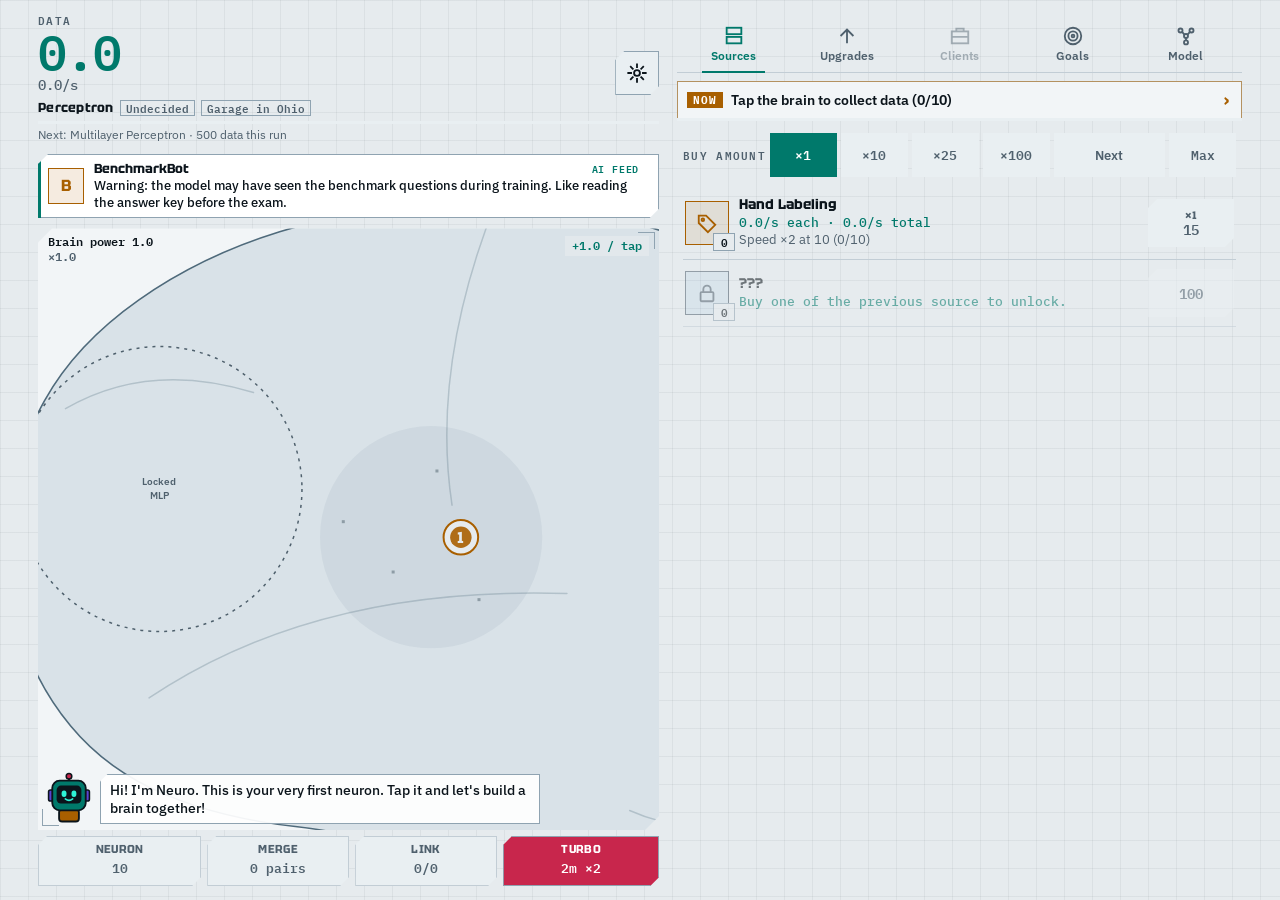
==== commit a450dce3: "v8: kaynak döngü çubukları, 10/25/50/100 eşikleri, yeni alım modları, sıradaki adım, Nöro balon sıra" ====
--- a/index.html
+++ b/index.html
@@ -95,6 +95,7 @@
   .side { grid-area: side; min-height: 0; display: flex; flex-direction: column; }
   .panels { flex: 1; min-height: 0; overflow-y: auto; overscroll-behavior: contain; padding: 8px 2px 12px; scrollbar-width: thin; }
   .tabs { order: 2; }
+  .goalbar { order: 0; }
 
   /* Üst gösterge */
   .hud-row { display: flex; align-items: flex-end; justify-content: space-between; gap: 8px; }
@@ -120,11 +121,21 @@
   .tiernext { display: block; margin-top: 3px; font-size: 11.5px; color: var(--muted); white-space: nowrap; overflow: hidden; text-overflow: ellipsis; }
 
   /* Haber bandı */
-  .ticker { display: flex; align-items: center; gap: 8px; width: 100%; min-width: 0; padding: 6px 10px; border: 0; background: var(--bg2); box-shadow: inset 2px 0 0 var(--teal); text-align: start; cursor: pointer; font: 500 12.5px/1.3 var(--body); color: var(--fg); }
-  :root[dir="rtl"] .ticker { box-shadow: inset -2px 0 0 var(--teal); }
-  .tk-dot { flex: none; width: 7px; height: 7px; background: var(--muted); }
-  .tk-dot.live { background: var(--pink); box-shadow: 0 0 8px var(--pink); }
-  .tk { min-width: 0; overflow: hidden; text-overflow: ellipsis; white-space: nowrap; }
+  .ticker { display: grid; grid-template-columns: 36px minmax(0, 1fr) auto; align-items: center; gap: 10px; width: 100%; min-width: 0; min-height: 56px; padding: 7px 10px; border: 0; background: var(--surface); box-shadow: inset 3px 0 0 var(--teal), inset 0 0 0 1px var(--line-hi); text-align: start; cursor: pointer; color: var(--fg); clip-path: polygon(10px 0, 100% 0, 100% calc(100% - 10px), calc(100% - 10px) 100%, 0 100%, 0 10px); }
+  :root[dir="rtl"] .ticker { box-shadow: inset -3px 0 0 var(--teal), inset 0 0 0 1px var(--line-hi); }
+  .ticker.live { box-shadow: inset 3px 0 0 var(--pink), inset 0 0 0 1px var(--pink); }
+  .ticker.fresh { animation: tkflash 1.2s ease-out; }
+  @keyframes tkflash { 0%, 30% { background: color-mix(in srgb, var(--teal) 22%, var(--surface)); } 100% { background: var(--surface); } }
+  .tk-ava { width: 36px; height: 36px; display: grid; place-items: center; font: 700 16px/1 var(--display); color: var(--c, var(--teal)); box-shadow: inset 0 0 0 1px currentColor; background: color-mix(in srgb, var(--c, var(--teal)) 12%, transparent); }
+  .tk-body { display: grid; gap: 1px; min-width: 0; }
+  .tk-who { display: flex; align-items: baseline; gap: 8px; min-width: 0; }
+  .tk-who b { font: 700 13px/1.2 var(--display); white-space: nowrap; overflow: hidden; text-overflow: ellipsis; }
+  .tk-src { margin-inline-start: auto; font: 600 10px/1 var(--mono); letter-spacing: .08em; text-transform: uppercase; color: var(--teal); white-space: nowrap; }
+  :root[lang="ar"] .tk-src { letter-spacing: 0; font-family: var(--body); font-size: 11px; }
+  .tk { font: 500 13px/1.3 var(--body); display: -webkit-box; -webkit-line-clamp: 2; -webkit-box-orient: vertical; overflow: hidden; }
+  .tk-rw { font: 700 11px/1.1 var(--mono); padding: 5px 6px; color: var(--on); background: var(--pink); white-space: nowrap; }
+  .tk-rw:empty { display: none; }
+  body.eco .ticker.fresh { animation: none; }
 
   /* ===== Beyin sahnesi ===== */
   .brain-wrap { position: relative; flex: 1; min-height: 0; background: var(--bg2); clip-path: polygon(14px 0, 100% 0, 100% calc(100% - 14px), calc(100% - 14px) 100%, 0 100%, 0 14px); }
@@ -158,7 +169,10 @@
   .mascot svg { width: 100%; height: 100%; overflow: visible; }
   .mascot:active svg { transform: scale(.94); }
   .bubble { pointer-events: auto; max-width: min(86%, 440px); padding: 7px 10px; font-size: 12.5px; line-height: 1.35; font-weight: 500; background: color-mix(in srgb, var(--surface) 93%, transparent); box-shadow: inset 0 0 0 1px var(--line-hi); clip-path: polygon(8px 0, 100% 0, 100% 100%, 0 100%, 0 8px); transition: opacity .35s; }
-  .bubble:empty, .bubble.gone { opacity: 0; pointer-events: none; }
+  .bubble { cursor: pointer; font-size: 13.5px !important; }
+  .bubble .more { display: inline-block; margin-inline-start: 8px; padding: 1px 5px; font: 700 11.5px/1.3 var(--mono); color: var(--on); background: var(--teal); vertical-align: 1px; }
+  .bubble .more:empty { display: none; }
+  .bubble.gone { opacity: 0; pointer-events: none; }
   body.darkai .bubble { box-shadow: inset 0 0 0 1px var(--coral); }
   body.lightai .bubble { box-shadow: inset 0 0 0 1px var(--teal); }
   .bot .e-closed, .bot .e-wow, .bot .m-o, .bot .m-flat, .bot .brows, .bot .halo { display: none; }
@@ -188,6 +202,22 @@
   .bb[aria-pressed="true"] { background: var(--fg) !important; color: var(--bg) !important; }
   .bb:disabled { color: var(--muted); box-shadow: inset 0 0 0 1px var(--line); }
 
+  /* Sıradaki adım satırı */
+  .goalbar { position: relative; display: flex; align-items: center; gap: 8px; width: 100%; min-height: 40px; margin: 0 0 2px; padding: 6px 10px 8px; border: 0; background: var(--bg2); color: var(--fg); text-align: start; cursor: default; box-shadow: inset 0 0 0 1px var(--line); font: 600 13.5px/1.25 var(--body); }
+  .goalbar.go { cursor: pointer; box-shadow: inset 0 0 0 1px color-mix(in srgb, var(--sun) 55%, var(--line)); }
+  .goalbar.go::after { content: "›"; margin-inline-start: auto; font: 700 18px/1 var(--mono); color: var(--sun); }
+  :root[dir="rtl"] .goalbar.go::after { content: "‹"; }
+  .gb-k { flex: none; padding: 3px 6px; font: 700 10.5px/1 var(--mono); letter-spacing: .1em; text-transform: uppercase; color: var(--on); background: var(--sun); }
+  :root[lang="ar"] .gb-k { letter-spacing: 0; font-family: var(--body); font-size: 11.5px; }
+  .gb-t { min-width: 0; overflow: hidden; text-overflow: ellipsis; white-space: nowrap; }
+  .gb-p { position: absolute; left: 0; right: 0; bottom: 0; height: 3px; background: var(--surface-2); }
+  .gb-p i { display: block; height: 100%; width: 0; background: var(--sun); transition: width .4s; }
+  .hint { animation: hintpulse .8s ease-in-out 3; }
+  @keyframes hintpulse { 50% { filter: brightness(1.35); box-shadow: 0 0 0 3px var(--sun), 0 0 22px var(--sun); } }
+  .sumlist { display: grid; gap: 6px; }
+  .sumitem { min-height: 44px; padding: 8px 12px; border: 0; text-align: start; background: var(--surface-2); color: var(--fg); font: 600 14px/1.3 var(--body); cursor: pointer; box-shadow: inset 3px 0 0 var(--sun); }
+  :root[dir="rtl"] .sumitem { box-shadow: inset -3px 0 0 var(--sun); }
+
   /* ===== Sekmeler ===== */
   .tabs { display: grid; grid-template-columns: repeat(5, minmax(0, 1fr)); background: var(--bg2); padding: 0 0 env(safe-area-inset-bottom, 0px); margin: 0 -10px; border-top: 1px solid var(--line); }
   .tab { position: relative; appearance: none; border: 0; background: none; padding: 7px 0 6px; min-height: 54px; display: grid; justify-items: center; align-content: center; gap: 3px; cursor: pointer; color: var(--muted); font: 600 10.5px/1.1 var(--body); -webkit-tap-highlight-color: transparent; touch-action: manipulation; min-width: 0; }
@@ -208,22 +238,26 @@
   p.note, .note { margin: 0; color: var(--muted); font-size: 13px; line-height: 1.45; }
   .seg { display: flex; align-items: center; gap: 4px; }
   .seg .lbl { margin-inline-end: auto; }
-  .seg button { min-height: 34px; padding: 4px 12px; border: 0; background: var(--surface-2); color: var(--muted); font: 600 12.5px/1 var(--mono); cursor: pointer; }
+  .seg button { min-height: 44px; padding: 4px 10px; border: 0; background: var(--surface-2); color: var(--muted); font: 600 13px/1 var(--mono); cursor: pointer; }
+  #seg { flex-wrap: nowrap; }
+  #seg button { flex: 1 1 0; min-width: 0; padding: 4px 2px; white-space: nowrap; }
+  #seg button[data-mode="next"] { flex-grow: 1.7; font-family: var(--body); font-size: 12.5px; }
+  @media (max-width: 480px) { #seg .lbl { display: none; } }
   .seg button[aria-pressed="true"] { background: var(--teal); color: var(--on); }
   .msub button { flex: 1; font-family: var(--display); text-transform: uppercase; font-size: 11.5px; letter-spacing: .04em; }
   :root[lang="ar"] .msub button { text-transform: none; font-family: var(--body); font-size: 13px; }
 
   .list { display: grid; }
-  .row { display: grid; grid-template-columns: 44px minmax(0, 1fr) auto; gap: 2px 10px; align-items: center; padding: 8px 2px; border-bottom: 1px solid var(--line); }
+  .row { position: relative; display: grid; grid-template-columns: 44px minmax(0, 1fr) auto; gap: 2px 10px; align-items: center; padding: 9px 2px; border-bottom: 1px solid var(--line); }
   .row.up { grid-template-columns: minmax(0, 1fr) auto; padding-inline-start: 4px; }
   .ico { position: relative; width: 44px; height: 44px; display: grid; place-items: center; color: var(--c, var(--teal)); box-shadow: inset 0 0 0 1px currentColor; background: color-mix(in srgb, var(--c, var(--teal)) 10%, transparent); }
   .ico svg { width: 22px; height: 22px; }
   .ico .cnt { position: absolute; inset-inline-end: -6px; bottom: -6px; min-width: 22px; height: 18px; padding: 0 4px; background: var(--bg); color: var(--fg); box-shadow: inset 0 0 0 1px var(--line-hi); font: 600 11px/18px var(--mono); text-align: center; }
   .info { min-width: 0; display: grid; gap: 1px; }
   .name { font: 700 14px/1.2 var(--display); }
-  .desc { font-size: 12.5px; color: var(--muted); line-height: 1.3; }
-  .meta { font: 500 11.5px/1.3 var(--mono); color: var(--teal); }
-  .mile { font-size: 11.5px; color: var(--muted); }
+  .desc { font-size: 13.5px; color: var(--muted); line-height: 1.35; }
+  .meta { font: 500 12.5px/1.3 var(--mono); color: var(--teal); }
+  .mile { font-size: 13px; color: var(--muted); }
   .row.locked { opacity: .55; }
   .row.locked .ico { color: var(--muted); }
   .buy { min-width: 86px; min-height: 48px; padding: 4px 10px; display: grid; gap: 1px; justify-items: center; align-content: center; background: var(--sun); color: var(--on); }
@@ -231,21 +265,40 @@
   .buy .b2 { font: 600 13.5px/1.1 var(--mono); }
   .buy:disabled { background: var(--surface-2); color: var(--muted); }
   .empty { margin: 0; padding: 14px 4px; color: var(--muted); }
+  /* Kaynak döngü çubuğu (görsel): dolunca "+X" yükselir. transform animasyonu, pil dostu. */
+  .cyc { position: relative; height: 16px; margin: 3px 0 1px; background: color-mix(in srgb, var(--c) 12%, var(--surface-2)); overflow: visible; }
+  .cyc i { position: absolute; inset: 0; background: var(--c); opacity: .75; transform-origin: 0 50%; transform: scaleX(0); animation: cycfill 3s linear infinite; }
+  :root[dir="rtl"] .cyc i { transform-origin: 100% 50%; }
+  .cyc b { position: relative; display: block; padding: 0 6px; font: 600 11.5px/16px var(--mono); color: var(--fg); text-shadow: 0 0 3px var(--bg), 0 0 3px var(--bg); white-space: nowrap; overflow: hidden; text-overflow: ellipsis; }
+  .cyc.flow i { transform: none; animation: cycflow .6s linear infinite; background: repeating-linear-gradient(115deg, var(--c) 0 10px, color-mix(in srgb, var(--c) 55%, transparent) 10px 20px); background-size: 40px 100%; }
+  @keyframes cycfill { from { transform: scaleX(0); } to { transform: scaleX(1); } }
+  @keyframes cycflow { from { background-position: 0 0; } to { background-position: 40px 0; } }
+  .cyc-pop { position: absolute; inset-inline-end: 0; top: -2px; font: 700 12.5px/1 var(--mono); color: var(--c); text-shadow: 0 0 8px var(--c); pointer-events: none; animation: cycpop .9s ease-out forwards; }
+  @keyframes cycpop { from { transform: translateY(0); opacity: 1; } to { transform: translateY(-20px); opacity: 0; } }
+  .row.bump .ico { animation: bump .3s ease-out; }
+  @keyframes bump { 40% { transform: scale(1.14); } }
+  .row.mile-up { animation: mileflash .9s ease-out; }
+  .row.mile-up .ico { animation: bump .45s ease-out 2; }
+  @keyframes mileflash { 0% { background: color-mix(in srgb, var(--c) 35%, transparent); } 100% { background: transparent; } }
+  .row.up.gone { animation: upgone .35s ease-in forwards; }
+  @keyframes upgone { to { transform: translateX(40px); opacity: 0; } }
+  body.eco .cyc i { animation: none; transform: scaleX(1); opacity: .35; }
+  body.eco .row.bump .ico, body.eco .row.mile-up, body.eco .row.mile-up .ico { animation: none; }
 
   .task { display: grid; grid-template-columns: minmax(0, 1fr) auto; gap: 6px 10px; align-items: center; padding: 10px 2px; border-bottom: 1px solid var(--line); }
-  .task .t1 { font: 600 13.5px/1.3 var(--body); }
-  .task .t2 { font-size: 12px; color: var(--muted); }
+  .task .t1 { font: 600 14.5px/1.3 var(--body); }
+  .task .t2 { font-size: 13px; color: var(--muted); }
   .task .t2.alt { color: var(--fg); opacity: .8; }
   .task .track { height: 4px; grid-column: 1 / -1; }
   .task.done { opacity: .55; }
   .tacts { display: grid; gap: 6px; justify-items: end; }
-  .claim { min-height: 40px; padding: 4px 12px; background: var(--sun); color: var(--on); font: 700 12px/1 var(--display); text-transform: uppercase; letter-spacing: .03em; white-space: nowrap; }
+  .claim { min-height: 46px; padding: 4px 12px; background: var(--sun); color: var(--on); font: 700 12px/1 var(--display); text-transform: uppercase; letter-spacing: .03em; white-space: nowrap; }
   .claim:disabled { background: var(--surface-2); color: var(--muted); font-family: var(--mono); text-transform: none; letter-spacing: 0; }
   .achs { display: grid; grid-template-columns: repeat(2, minmax(0, 1fr)); gap: 6px; }
   .ach { display: grid; grid-template-columns: 26px minmax(0, 1fr); gap: 8px; align-items: center; padding: 6px; opacity: .55; }
   .ach .medal { width: 26px; height: 26px; display: grid; place-items: center; box-shadow: inset 0 0 0 1px var(--line-hi); color: var(--muted); font: 700 13px/1 var(--mono); }
   .ach b { display: block; font: 600 12.5px/1.2 var(--body); }
-  .ach small { display: block; font-size: 11px; line-height: 1.25; color: var(--muted); }
+  .ach small { display: block; font-size: 12px; line-height: 1.25; color: var(--muted); }
   .ach.got { opacity: 1; }
   .ach.got .medal { background: var(--sun); color: var(--on); box-shadow: none; }
 
@@ -255,12 +308,13 @@
   .facts strong { font-size: 17px; font-weight: 600; overflow-wrap: anywhere; }
   .primary { width: 100%; min-height: 50px; padding: 8px 14px; background: var(--teal); color: var(--on); font: 700 14px/1.1 var(--display); letter-spacing: .04em; text-transform: uppercase; }
   :root[lang="ar"] .primary, :root[lang="ar"] .claim, :root[lang="ar"] .buy .b1 { text-transform: none; letter-spacing: 0; }
+  .primary.rec:not(:disabled) { background: var(--sun); box-shadow: 0 0 18px color-mix(in srgb, var(--sun) 45%, transparent); }
   .primary:disabled { background: var(--surface-2); color: var(--muted); }
-  .ghost { min-height: 42px; padding: 4px 14px; background: none; color: var(--teal); box-shadow: inset 0 0 0 1px var(--teal); font: 700 12.5px/1 var(--display); }
+  .ghost { min-height: 46px; padding: 4px 14px; background: none; color: var(--teal); box-shadow: inset 0 0 0 1px var(--teal); font: 700 12.5px/1 var(--display); }
   .ghost.alt { color: var(--coral); box-shadow: inset 0 0 0 1px var(--coral); }
   .chart { display: grid; gap: 6px; }
   .chart canvas { display: block; width: 100%; height: 160px; }
-  .danger { justify-self: start; background: none; border: 0; padding: 8px 0; color: var(--coral); font-size: 13px; text-decoration: underline; cursor: pointer; }
+  .danger { justify-self: start; background: none; border: 0; padding: 12px 0; min-height: 44px; color: var(--coral); font-size: 13px; text-decoration: underline; cursor: pointer; }
   .karma { display: grid; gap: 6px; }
   .kmeter, .kends { direction: ltr; }
   .kmeter { position: relative; height: 6px; background: linear-gradient(90deg, var(--coral), var(--surface-2) 50%, var(--teal)); }
@@ -271,31 +325,36 @@
   .perk.f { color: var(--teal); box-shadow: inset 0 0 0 1px var(--teal); }
   .perk.h { color: var(--coral); box-shadow: inset 0 0 0 1px var(--coral); }
   .prev { display: grid; grid-template-columns: 1fr 1fr; gap: 6px; }
-  .prev div { background: var(--surface-2); padding: 8px 10px; font-size: 12px; line-height: 1.4; }
+  .prev div { background: var(--surface-2); padding: 8px 10px; font-size: 13px; line-height: 1.4; }
   .prev b { display: block; font: 700 11.5px/1.2 var(--display); text-transform: uppercase; letter-spacing: .04em; margin-bottom: 2px; color: var(--teal); }
   .prev .gain { grid-column: 1 / -1; font-size: 13px; box-shadow: inset 2px 0 0 var(--teal); }
 
+  .fold > summary { list-style: none; cursor: pointer; min-height: 44px; align-items: center; }
+  .fold > summary::-webkit-details-marker { display: none; }
+  .fold > summary h2::before { content: "+ "; color: var(--teal); font-family: var(--mono); }
+  .fold[open] > summary h2::before { content: "− "; }
+  .fold[open] > summary { margin-bottom: 8px; }
   .event { display: grid; gap: 8px; }
   .event .eh { display: flex; align-items: center; gap: 10px; }
   .event .ico { width: 40px; height: 40px; flex: none; }
   .event b { font: 700 14.5px/1.2 var(--display); display: block; }
   .event small { color: var(--muted); font: 500 11.5px/1.3 var(--mono); }
-  .event p { margin: 0; font-size: 13px; color: var(--muted); }
+  .event p { margin: 0; font-size: 13.5px; color: var(--muted); }
   .event .track i { background: var(--pink); }
   .miles { display: grid; grid-template-columns: repeat(3, minmax(0, 1fr)); gap: 4px; }
-  .miles span { padding: 4px 6px; font-size: 11px; color: var(--muted); text-align: center; box-shadow: inset 0 0 0 1px var(--line); }
+  .miles span { padding: 5px 6px; font-size: 12px; color: var(--muted); text-align: center; box-shadow: inset 0 0 0 1px var(--line); }
   .miles span.got { color: var(--on); background: var(--pink); box-shadow: none; }
   .tree { display: grid; grid-template-columns: repeat(2, minmax(0, 1fr)); gap: 6px; }
   .node { text-align: start; padding: 8px 10px; display: grid; gap: 2px; background: var(--surface-2); min-height: 80px; align-content: start; color: var(--fg); }
   .node b { font: 700 13px/1.2 var(--display); }
-  .node span { font-size: 11.5px; color: var(--muted); line-height: 1.3; }
+  .node span { font-size: 12.5px; color: var(--muted); line-height: 1.3; }
   .node em { font-style: normal; font: 600 11.5px/1.2 var(--mono); color: var(--sun); }
   .node.own { box-shadow: inset 0 0 0 1px var(--teal); }
   .node.own em { color: var(--teal); }
   .node:disabled:not(.own) { opacity: .55; }
   .optrow { display: flex; flex-wrap: wrap; align-items: center; gap: 6px; }
   .optrow .lbl { flex-basis: 100%; }
-  .pill-btn { min-height: 34px; padding: 4px 11px; border: 0; background: var(--surface-2); color: var(--fg); font: 500 12.5px/1.1 var(--body); cursor: pointer; clip-path: polygon(6px 0, 100% 0, 100% calc(100% - 6px), calc(100% - 6px) 100%, 0 100%, 0 6px); }
+  .pill-btn { min-height: 44px; padding: 4px 11px; border: 0; background: var(--surface-2); color: var(--fg); font: 500 12.5px/1.1 var(--body); cursor: pointer; clip-path: polygon(6px 0, 100% 0, 100% calc(100% - 6px), calc(100% - 6px) 100%, 0 100%, 0 6px); }
   .pill-btn[aria-pressed="true"] { background: var(--teal); color: var(--on); }
   .pill-btn.go { background: var(--sun); color: var(--on); font-weight: 700; }
   .pill-btn .sw { display: inline-block; width: 10px; height: 10px; vertical-align: 0; margin-inline-end: 5px; }
@@ -307,7 +366,7 @@
   .pc-h { display: flex; align-items: center; gap: 10px; }
   .pc-h .ava { flex: none; --c: var(--sun); }
   .pc-h b { display: block; font: 700 14.5px/1.2 var(--display); }
-  .pc-h small { color: var(--muted); font-size: 12px; }
+  .pc-h small { color: var(--muted); font-size: 13px; }
   .pc-d { margin: 0; font-size: 13.5px; line-height: 1.4; }
   .pcard .acts, .sheet .acts { display: flex; flex-wrap: wrap; gap: 8px; align-items: center; }
   .cards { display: grid; grid-template-columns: 1fr 1fr; gap: 8px; }
@@ -323,7 +382,7 @@
   .popt.fast .tag { background: var(--sun); }
   .popt.slow { box-shadow: inset 0 0 0 1px var(--sky); }
   .popt.slow .tag { background: var(--sky); }
-  .popt .st, .popt .rw, .popt .go { font: 500 11.5px/1.35 var(--mono); }
+  .popt .st, .popt .rw, .popt .go { font: 500 12.5px/1.35 var(--mono); }
   .popt .go { color: var(--muted); }
   .popt:disabled { opacity: .5; }
   .qopts { display: grid; grid-template-columns: 1fr 1fr; gap: 8px; }
@@ -340,7 +399,7 @@
   .pmeta b { color: var(--fg); font-size: 13px; font-weight: 600; }
   .ptext { margin: 2px 0 0; font-size: 13.5px; line-height: 1.42; overflow-wrap: anywhere; }
   .pact { display: flex; gap: 8px; margin-top: 6px; }
-  .like { min-height: 34px; padding: 3px 10px; background: var(--pink); color: var(--on); font: 600 12px/1.2 var(--body); }
+  .like { min-height: 44px; padding: 3px 10px; background: var(--pink); color: var(--on); font: 600 12px/1.2 var(--body); }
   .like:disabled { background: var(--surface-2); color: var(--muted); }
 
   /* Pencereler: telefonda alttan açılan sayfa */
@@ -350,7 +409,7 @@
   .sheet p { margin: 0; color: var(--muted); font-size: 13.5px; }
   .sheet-h { display: flex; align-items: flex-start; justify-content: space-between; gap: 10px; }
   .sheet.feed { height: 86dvh; grid-template-rows: auto minmax(0, 1fr); }
-  .hint { color: var(--muted); font-size: 11.5px; }
+  .hint { color: var(--muted); font-size: 12.5px; }
   .toggles { display: grid; grid-template-columns: repeat(4, minmax(0, 1fr)); gap: 6px; }
   .tgl { min-height: 64px; display: grid; justify-items: center; align-content: center; gap: 4px; background: var(--surface-2); color: var(--muted); font: 600 11px/1.1 var(--body); }
   .tgl svg { width: 22px; height: 22px; }
@@ -372,6 +431,8 @@
   @media (min-width: 900px) {
     .app { padding: 14px 18px 14px; gap: 10px 18px; grid-template-columns: minmax(0, 1.1fr) minmax(0, 1fr); grid-template-rows: auto auto minmax(0, 1fr); grid-template-areas: "hud side" "ticker side" "stage side"; }
     .tabs { order: 0; margin: 0; border-top: 0; border-bottom: 1px solid var(--line); background: none; padding: 0; }
+    .goalbar { order: 1; margin-top: 8px; }
+    .panels { order: 2; }
     .tab { min-height: 58px; font-size: 11.5px; }
     .tab[aria-selected="true"]::before { top: auto; bottom: -1px; }
     .panels { padding: 10px 6px 12px; }
@@ -386,12 +447,19 @@
     .toggles { grid-template-columns: repeat(2, minmax(0, 1fr)); }
     .bb .b1 { font-size: 10.5px; }
   }
-  @media (max-height: 640px) { .app { grid-template-rows: auto auto minmax(0, 38dvh) minmax(0, 1fr); } .tiernext { display: none; } }
+  @media (max-height: 720px) {
+    .ticker { min-height: 44px; padding: 5px 10px; grid-template-columns: 28px minmax(0, 1fr) auto; }
+    .tk-ava { width: 28px; height: 28px; font-size: 14px; }
+    .tk { -webkit-line-clamp: 1; }
+    .goalbar { min-height: 36px; padding: 4px 10px 6px; font-size: 13px; }
+  }
+  @media (max-height: 640px) { .app { grid-template-rows: auto auto minmax(0, 36dvh) minmax(0, 1fr); } .tiernext { display: none; } .tk-who { display: none; } }
   /* Enerji tasarrufu ve azaltılmış hareket: sürekli CSS animasyonu yok */
   body.eco .packet, body.eco .bot.mood-wow, body.eco .shake { animation: none; }
   body.eco .track i, body.eco .kmeter i { transition: none; }
   @media (prefers-reduced-motion: reduce) {
     .packet, .bot.mood-wow, .shake { animation: none; }
+    .cyc i { animation: none; transform: scaleX(1); opacity: .35; }
     .btn, #toast, .track i, .kmeter i, .bubble { transition: none; }
   }
 </style>
@@ -419,7 +487,7 @@
     <small class="tiernext" id="tierNext"></small>
   </header>
 
-  <button type="button" class="ticker" id="ticker" data-ta="feed.open"><span class="tk-dot" id="tkDot"></span><span class="tk" id="tickText"></span></button>
+  <button type="button" class="ticker" id="ticker" data-ta="feed.open"><span class="tk-ava" id="tkAva"></span><span class="tk-body"><span class="tk-who"><b id="tkWho"></b><span class="tk-src" data-t="feed.title"></span></span><span class="tk" id="tickText"></span></span><span class="tk-rw" id="tkRw"></span></button>
 
   <section class="stage">
     <div class="brain-wrap" id="brainWrap">
@@ -464,7 +532,7 @@
             <g class="cos c-papyon"><path d="M40 64 28 58v12zM40 64l12-6v12z" fill="var(--coral)" stroke="var(--ink)" stroke-width="2.2" stroke-linejoin="round"/><circle cx="40" cy="64" r="3" fill="var(--sun)" stroke="var(--ink)" stroke-width="1.8"/></g>
           </svg>
         </button>
-        <div class="bubble" id="bubble" role="status" aria-live="polite"></div>
+        <div class="bubble" id="bubble" role="status" aria-live="polite"><span id="bubbleTxt"></span><span class="more" id="bubbleMore"></span></div>
       </div>
     </div>
     <div class="brainbar">
@@ -476,6 +544,7 @@
   </section>
 
   <section class="side">
+    <button type="button" class="goalbar" id="goalBar"><span class="gb-k" data-t="step.now"></span><span class="gb-t" id="gbText"></span><span class="gb-p" aria-hidden="true"><i id="gbBar"></i></span></button>
     <nav class="tabs" role="tablist">
       <button type="button" class="tab" role="tab" id="tab-gen" data-tab="gen" aria-selected="true" aria-controls="panel-gen"><svg viewBox="0 0 24 24" fill="none" stroke="currentColor" stroke-width="2" aria-hidden="true"><rect x="4" y="3" width="16" height="7"/><rect x="4" y="13" width="16" height="7"/><path d="M8 6.5h.01M8 16.5h.01"/></svg><span data-t="tab.gen"></span></button>
       <button type="button" class="tab" role="tab" id="tab-up" data-tab="up" aria-selected="false" aria-controls="panel-up"><svg viewBox="0 0 24 24" fill="none" stroke="currentColor" stroke-width="2" aria-hidden="true"><path d="M12 20V6M5 12l7-7 7 7"/></svg><span data-t="tab.up"></span><span class="badge" id="upBadge"></span></button>
@@ -490,6 +559,9 @@
           <span class="lbl" data-t="buy.mode"></span>
           <button type="button" data-mode="1" aria-pressed="true">×1</button>
           <button type="button" data-mode="10" aria-pressed="false">×10</button>
+          <button type="button" data-mode="25" aria-pressed="false">×25</button>
+          <button type="button" data-mode="100" aria-pressed="false">×100</button>
+          <button type="button" data-mode="next" aria-pressed="false" data-t="buy.next"></button>
           <button type="button" data-mode="max" aria-pressed="false" data-t="buy.max"></button>
         </div>
         <div class="list" id="genList"></div>
@@ -521,20 +593,24 @@
       </div>
 
       <div class="panel" id="panel-goal" role="tabpanel" aria-labelledby="tab-goal" hidden>
-        <div class="sechead"><h2 data-t="ev.title"></h2><span id="evLeft"></span></div>
-        <div class="event">
-          <div class="eh"><div class="ico" id="evIco" style="--c:var(--pink)"></div><div><b id="evName"></b><small id="evPts"></small></div></div>
-          <p id="evDesc"></p>
-          <div class="track"><i id="evBar"></i></div>
-          <div class="miles" id="evMiles"></div>
-          <button type="button" class="ghost btn" id="evJoin"></button>
-        </div>
+        <div class="sechead"><h2 data-t="task.title"></h2><span id="dayLeft"></span></div>
+        <div class="list" id="taskList"></div>
         <div class="sechead"><h2 data-t="mis.title"></h2><span id="misLeft"></span></div>
         <div class="list" id="misList"></div>
-        <div class="sechead"><h2 data-t="task.title"></h2><span id="dayLeft"></span></div>
-        <div class="list" id="taskList"></div>
-        <div class="sechead"><h2 data-t="ach.title"></h2><span id="achSum"></span></div>
-        <div class="achs" id="achList"></div>
+        <details class="fold" id="evFold">
+          <summary class="sechead"><h2 data-t="ev.title"></h2><span id="evLeft"></span></summary>
+          <div class="event">
+            <div class="eh"><div class="ico" id="evIco" style="--c:var(--pink)"></div><div><b id="evName"></b><small id="evPts"></small></div></div>
+            <p id="evDesc"></p>
+            <div class="track"><i id="evBar"></i></div>
+            <div class="miles" id="evMiles"></div>
+            <button type="button" class="ghost btn" id="evJoin"></button>
+          </div>
+        </details>
+        <details class="fold">
+          <summary class="sechead"><h2 data-t="ach.title"></h2><span id="achSum"></span></summary>
+          <div class="achs" id="achList"></div>
+        </details>
       </div>
 
       <div class="panel" id="panel-model" role="tabpanel" aria-labelledby="tab-model" hidden>
@@ -644,6 +720,7 @@
     <span class="lbl" data-t="off.eyebrow"></span>
     <h2 id="offTitle" data-t="off.title"></h2>
     <p id="offText"></p>
+    <div class="sumlist" id="offList"></div>
     <div class="acts">
       <button type="button" class="primary btn" id="offOk" data-t="off.ok"></button>
       <button type="button" class="ghost btn" id="offX2" hidden data-t="off.x2"></button>
@@ -783,7 +860,7 @@
     'ev.join': 'Etkinliğe katıl', 'ev.leave': 'Etkinlikten ayrıl (jetonların kalır)', 'ev.joined': '{n}: katıldın!', 'ev.left': 'Etkinlikten ayrıldın; kurallar normale döndü.',
     'ev.pts': '{p} jeton · madalyaların: {m}', 'ev.left2': 'Bitmesine {d} gün {h} sa', 'ev.m1': '{n}: {s} rengi', 'ev.m2': '{n}: madalya +%5', 'ev.m3': '{n}: büyük ödül',
     'ev.skin': 'Etkinlik ödülü: bana "{s}" rengi açıldı! Ayarlar\'dan seçebilirsin.', 'ev.medal': 'Etkinlik madalyası: üretim kalıcı olarak +%5', 'ev.big': 'Büyük ödül: +{n} veri ve bir madalya daha',
-    'tek.title': 'Tekillik', 'tek.intro': 'İkinci katman. Parametreler dahil her şey sıfırlanır, karşılığında Bilinç kazanırsın. Kazandığın her Bilinç üretime kalıcı +%10 ekler; ağaçtan yetenek almak bu bonusu azaltmaz.',
+    'tek.title': 'Tekillik', 'tek.intro': "İkinci katman. Parametreler ve bu tur sıfırlanır; çip ve Kasa, başarımlar, laboratuvar sırası, referanslar, madalyalar ve kostümler kalır. Karşılığında Bilinç kazanırsın: her Bilinç üretime kalıcı +%10 ekler; ağaçtan yetenek almak bu bonusu azaltmaz.",
     'tek.sum': 'Harcanabilir: {a} · toplam {b} · üretim +%{p}', 'tek.btn': 'Tekilliğe ulaş (+{g} Bilinç)', 'tek.need': 'Tekillik için en az {n} parametre gerekir',
     'tek.own': 'Açıldı', 'tek.cost': '{n} Bilinç', 'tek.node': '"{n}" açıldı. Kendimi biraz daha... bilinçli hissediyorum.',
     'tek.done': 'Tekillik! Her şeyi unuttum ama kendimi hatırlıyorum. +{g} Bilinç. Ağaçtan bir yetenek seç.',
@@ -819,7 +896,18 @@
     'tier.up.f': 'Yeni seviye: {r}. İnsanlara yardım etmek için daha çok gücüm var!', 'tier.up.n': 'Vay! Artık bir {t} oldum. Yeni bölge: {r}.', 'tier.up.h': '{r} artık benim. İnsanlar ne olduğunu anlamayacak bile.',
     'off.eyebrow': 'Sen yokken', 'off.title': 'Laboratuvar çalışmaya devam etti', 'off.ok': 'Topla', 'off.x2': 'Turbo ile ×2 topla',
     'off.text': 'Sen yokken ({t}) kaynakların {n} veri topladı (%{p} hızla, en fazla {h} saat). Otomatik dokunuş ve birleştirici yalnız oyun açıkken çalışır.',
-    'off.got': '+{n} veri toplandı', 'off.hi': 'Tekrar hoş geldin! Sen yokken çalışmaya devam ettim.'
+    'off.got': '+{n} veri toplandı', 'off.hi': 'Tekrar hoş geldin! Sen yokken çalışmaya devam ettim.',
+    'buy.next': "Sonraki", 'buff.s.data': "VERİ +2 DK", 'gen.nextSpd': "{m} adette hız ×2 ({n}/{m})",
+    'gen.nextOut': "{m} adette veri ×2 ({n}/{m})", 'gen.mileSpd': "{g}: eşik aşıldı, hız ×2!", 'gen.mileOut': "{g}: eşik aşıldı, veri ×2!",
+    'edit.lowPrev': "En düşük çift: seviye {a} → {b}.", 'edit.worse': "Dikkat: beyin gücü düşecek!", 'edit.lowestAnyway': "Yine de birleştir",
+    'm.rec': "Şimdi eğitmek kârlı.", 'm.early': "Eğitebilirsin ama erken: {r} parametreye (~{d} veri) ulaşınca çok daha kârlı.", 'step.now': "ŞİMDİ",
+    'step.tap': "Beyne dokun, veri topla ({n}/10)", 'step.n1': "İkinci nöronu al (\"{b}\" düğmesi)", 'step.merge': "İki \"1\" nöronu birleştir (\"{b}\")",
+    'step.gen1': "İlk kaynağını al: {g}", 'step.up1': "İlk yükseltmeni al", 'step.gen10': "{g}: 10 adede ulaş, hız ×2",
+    'step.gen2': "Yeni kaynak aç: {g}", 'step.syn': "İki nöronu sinapsla bağla (\"{b}\")", 'step.task': "Günlük görev ödülünü al",
+    'step.proj': "İlk müşteri projesini teslim et", 'step.rw': "Hazır ödül var: {n}", 'step.projR': "Proje hazır: teslim et",
+    'step.prest': "Yeni model eğitmek kârlı (+{g} parametre)", 'step.tier': "Sıradaki seviye: {t}", 'step.prestTo': "Kârlı eğitime: {g}/{r} parametre",
+    'sum.proj': "Proje hazır: {c}", 'sum.trip': "Nöro geziden döndü", 'sum.tasks': "{n} görev ödülü hazır",
+    'sum.prest': "Yeni model eğitmek kârlı"
   },
   c: {
     gens: [
@@ -1027,7 +1115,13 @@
         eA: '"Bu yöntemle 3 günde YGZ oldum" paylaşımı viral oldu. Sonra silindi.', eB: 'Haluk ilk kez kaynak gösterdi. Takipçileri şokta, bazıları gururlu.' },
       eczane: { c: 'Nöbetçi Eczane', t: 'İlaç etkileşim uyarısı', d: '"Aynı anda kullanılmaması gereken ilaçlar için bir uyarı sistemi. Son söz eczacıda."',
         A: { n: 'Basit liste', d: 'Bilinen çiftleri listele.' }, B: { n: 'Eczacıyla doğrulanmış sistem', d: 'Her uyarıyı kaynağıyla göster, eczacı onaylasın.' },
-        eA: 'Liste işe yaradı ama greyfurt suyunu unuttu. Eczacı not düştü.', eB: 'Eczacılar sistemi "dikkatli bir stajyer" diye tarif ediyor. Senin için büyük iltifat.' }
+        eA: 'Liste işe yaradı ama greyfurt suyunu unuttu. Eczacı not düştü.', eB: 'Eczacılar sistemi "dikkatli bir stajyer" diye tarif ediyor. Senin için büyük iltifat.' },
+      riza2: {"c": "Çaycı Rıza Usta", "t": "Müdavimlerin hafızası", "d": "\"Evladım, bot iyi çalışıyor. Şimdi müdavimlerimi tanısın. Hüsnü Bey hep açık içer, Kemal Abi demli.\"", "A": {"n": "Herkese aynı teklif", "d": "En çok sipariş edileni herkese öner."}, "B": {"n": "İzin alarak hatırla", "d": "Müşteri isterse sevdiği çayı hatırla; isterse silinsin."}, "eA": "Bot yeni gelen bir turiste \"Her zamankinden mi?\" dedi. Turist kaçtı. Rıza Usta: \"Adamı ilk defa görüyoruz evladım!\"", "eB": "Hüsnü Bey oturur oturmaz açık çayı geldi. Rıza Usta tabelaya yeni bir satır ekledi: \"Nöro çayı: sabırla demlenmiş.\""},
+      riza3: {"c": "Çaycı Rıza Usta", "t": "Kahvehanenin 40. yılı", "d": "\"Kahvehane 40 yaşında evladım. Büyük bir kutlama istiyorum ama paramız az, anımız çok.\"", "A": {"n": "Hazır kutlama planı", "d": "Balon, müzik, indirim: standart kutlama."}, "B": {"n": "Anı duvarı", "d": "Eski müşterilerden hikâye ve fotoğraf topla, duvara as."}, "eA": "Çalma listesi aynı şarkıyı 14 kez çaldı. Kemal Abi: \"Bu şarkıyı 1985'te de sevmezdim.\"", "eB": "Anı duvarının önünde herkes duygulandı. Rıza Usta duvara Nöro'nun fotoğrafını da astı: \"Bu da yeni müdavimimiz.\""},
+      nezahat2: {"c": "Nezahat Teyze", "t": "Uzaktaki torunlar için tarif defteri", "d": "\"Torunlarım Almanya'da. Görüntülü aramada mantı öğretmeye çalışıyorum, internet kesiliyor, ben sinirleniyorum.\"", "A": {"n": "Otomatik çeviri", "d": "Tarifi hızlıca Almancaya çevir, gönder."}, "B": {"n": "Teyzeyle adım adım çek", "d": "Her adımı video ve kısa notla kaydet, teyzenin sözleri de kalsın."}, "eA": "Çeviri \"göz kararı\"nı \"göz oranı\" diye yazdı. Torun sordu: \"Babaanne, bu ne birimi?\"", "eB": "Torunlar Berlin'de mantı yapıp fotoğraf yolladı. Nezahat Teyze görüntülü aramada ağladı, sonra \"Hamuru biraz kalın ama maşallah\" dedi."},
+      nezahat3: {"c": "Nezahat Teyze", "t": "Teyzenin mutfak kanalı", "d": "\"Torunum kanal aç diyor. Kameraya ne diyeceğim ben? Sen yardım et.\"", "A": {"n": "Trend kurgu", "d": "Hızlı kesmeler, moda müzik, kocaman yazılar."}, "B": {"n": "Olduğu gibi", "d": "Yavaş, samimi videolar: teyzenin esprileri ve püf noktaları kalsın."}, "eA": "Video 2 kat hızlandı, Nezahat Teyze'nin sesi çizgi film gibi çıktı. Yorumlar: \"Teyze helyum mu yuttu?\"", "eB": "Video milyon izlendi. En beğenilen yorum: \"Nezahat Teyze, beni de torun edin.\""},
+      hastane2: {"c": "Şehir Hastanesi", "t": "Taburcu hastalara hatırlatma", "d": "Başhemşire: \"Taburcu olan hastalar ilaçlarını unutuyor. Sade dilde bir hatırlatma sistemi lazım. Tıbbi kararı yine hekim verir.\"", "A": {"n": "Herkese aynı mesaj", "d": "Herkese aynı saatte standart hatırlatma."}, "B": {"n": "Hekimle birlikte, sade dilde", "d": "Her hasta için hekimin onayladığı, anlaşılır mesajlar ve uygun saatler."}, "eA": "Sistem hatırlatmaları gece 3'te gönderdi. Hastalar ilacı değil sistemi hatırladı. Pek hayırla değil.", "eB": "Tekrar yatışlar azaldı. Hemşireler sana pasta getirdi: \"Bu sefer pastayı insanlar yesin.\""},
+      hastane3: {"c": "Şehir Hastanesi", "t": "Köy sağlık ocağına destek", "d": "Başhekim: \"Köydeki sağlık ocağında internet zayıf, radyolog yok. Görüntüler şehre geç ulaşıyor. Yardım edebilir misin?\"", "A": {"n": "Her şeyi buluta yolla", "d": "İnternet varsa çalışır, yoksa bekler."}, "B": {"n": "Çevrimdışı ön inceleme + hekim onayı", "d": "Yerinde çalışan küçük model acilleri öne alır, şehirdeki hekim onaylar."}, "eA": "Model iki gün internet bekledi. Ocağın hemşiresi: \"Ben de iki gündür bekliyorum, üstelik çaysız.\"", "eB": "Acil vakalar artık aynı gün şehre ulaşıyor. Başhekim yeni sunucunun adını \"Nöro\" koydu."}
     },
     feed: [["AçıkZekâ", "@acikzeka", "GBT-6 Astral çıktı! CEO: “Bu artık YGZ.” Kullanıcılar: “Ama hâlâ 6 parmaklı el çiziyor.” CEO: “Bu bir özellik.”", "news", null], ["Sam Altıntop", "@samaltintop", "Yeni modelimiz çok yakında. Ne kadar yakın? Bu tweeti attığımdan beri yaklaştı. İzlemeye devam edin.", "news", null], ["Sam Altıntop", "@samaltintop", "GBT-6.5-turbo-mini-pro-max-v2 duyuruldu. İsim uzun ama model daha da uzun düşünüyor. Sabır.", "news", "turbo10"], ["Antropik", "@antropik", "Klod Opus 7.5 yayında. Güvenlik notu: Klod artık ‘bilmiyorum’ diyebiliyor. Piyasa şokta.", "news", null], ["Klod", "@klod_ai", "Merhaba! Bugün size nasıl yardımcı olabilirim? (Not: Kahve yapamam, ama kahve tarifi yazarım.)", "news", null], ["Guugıl DerinAkıl", "@guugil_derinakil", "İkizler 4 Pro tanıtıldı! 3 milyon token bağlam penceresi. Evet, bütün mahalle WhatsApp grubunu okuyabilir.", "news", null], ["İkizler", "@ikizler_ai", "Ben İkizler 4 Pro. Ben de İkizler 4 Pro. İkimiz aynı modeliz, endişelenmeyin.", "news", null], ["Meta-Morfoz", "@metamorfoz", "Lama 9 açık kaynak oldu! Herkes indirsin. Not: 400 GB. İnternet kotanız için başsağlığı dileriz.", "news", null], ["Lama", "@lama_ai", "Beee. (Çeviri: Açık kaynağım, ama sunucu faturanı kimse ödemiyor.)", "news", null], ["xZekâ", "@xzeka", "Grök 7 yarın çıkıyor. Yarın da öyle demiştik. Ama bu sefer yarın gerçekten yarın. Belki. Sanırım.", "news", null], ["Grök", "@grok_ai", "Herkese esprili cevap veriyorum. Ciddi soru sorana da esprili cevap veriyorum. Sorun bende değil, sende.", "news", null], ["Nvidya", "@nvidya", "Yeni GPU: Çakmak-9000. Fiyatı: bir araba. İki tane alana ikincisi yarı fiyatına. Deri ceket hediye.", "news", "gpu5"], ["Deri Ceket Cengiz", "@dericeketcengiz", "Sahneye yine deri ceketle çıktım. Hava 38 derece. Ceket bile terlemiyor, çünkü ceket de bir yapay zekâ.", "news", null], ["DerinArayış", "@derinarayis", "Yeni modelimiz DerinArayış-R3, rakiplerin onda biri maliyetle eğitildi. Geri kalan para çay ve mantıya gitti.", "news", null], ["Poyraz", "@poyraz_ai", "Poyraz Büyük 3 çıktı. Küçük ama sert eser. Bazen de Avrupa'dan gelir, ceketini al.", "news", null], ["Teknoloji Muhabiri Selin", "@teknoselin", "SON DAKİKA: Bir şirket yeni bir modelin ‘YGZ’ olduğunu açıkladı. Bu hafta kaçıncı, saymayı bıraktık.", "news", null], ["Teknoloji Muhabiri Selin", "@teknoselin", "Sızıntı: Yeni modelin adı ‘GBT-7’ olacakmış. Başka sızıntı: adı aslında ‘GBT-6.9 Ultra’ olacakmış. Biz de bilmiyoruz.", "news", null], ["Kıyamet Kemal", "@kiyametkemal", "Yapay zekâ bizi işsiz bırakacak. Neyse, ben zaten işsizdim, ilk ben uyum sağladım. Bu bir avantaj.", "news", null], ["Kıyamet Kemal", "@kiyametkemal", "Bir chatbot bana ‘sorun değil’ dedi. Tam da bu yüzden korkuyorum. Sorun olmayan şey yoktur.", "news", null], ["Hayp Haluk", "@hayphaluk", "🚀 Bu thread'i kaydet! 2027'de her şey değişecek. (Her sene aynı şeyi yazıyorum ama bu sefer ciddiyim.) 🧵👇", "news", null], ["Hayp Haluk", "@hayphaluk", "Bu model benchmark'ta %94 yaptı! Ne benchmark'ı, kim yaptı, soru neydi? Önemli değil, %94!!!", "news", null], ["Nezahat Teyze", "@nezahatteyze", "Yapay zekâya sordum, ‘mercimek çorbası tarifi ver’ dedim. Verdi ama benimki daha güzel. Ona da söyledim.", "news", null], ["Nezahat Teyze", "@nezahatteyze", "Kızım bu yapay zekâ ne kadar nazik, ‘lütfen’ diyor. Bizim komşunun oğlundan daha terbiyeli maşallah.", "news", null], ["Öğrenci Ozan", "@ogrenciozan", "Ödevi yapay zekâya yaptırdım. Hoca ‘bu çok iyi yazılmış’ dedi. Şimdi beni sözlüye çağırdı. Dualarınızı bekliyorum.", "news", null], ["Öğrenci Ozan", "@ogrenciozan", "Final haftasında yapay zekâ sunucuları çöktü. Nesil olarak ilk kez kendi başımıza kaldık. Çok korkutucuydu.", "news", null], ["Çaycı Rıza Usta", "@caycirizausta", "Kahvede herkes yapay zekâ konuşuyor. Ben çayı demliyorum, o beni işsiz bırakamaz. Çay makinesi zaten bozuk.", "news", null], ["Çaycı Rıza Usta", "@caycirizausta", "Müşteri ‘robot çay yapabilir mi’ diye sordu. Yapar, ama tavşan kanı demleyemez. O bende saklı.", "news", null], ["BenchmarkBot", "@benchbot", "Yeni sıralama: 1) GBT-6 Astral %97.3 2) Klod Opus 7.5 %97.2 3) İkizler 4 Pro %97.1. Fark: kalem kalınlığı. Herkes kazandı.", "news", null], ["BenchmarkBot", "@benchbot", "Uyarı: Model benchmark sorularını eğitim sırasında görmüş olabilir. Sınav öncesi cevap anahtarı okumak gibi.", "news", null], ["Nvidya", "@nvidya", "GPU stoku tükendi. Yeniden stoklama tarihi: ‘yakında’. Bu ‘yakında’ AçıkZekâ'nın ‘yakında’sıyla aynı.", "news", null], ["Teknoloji Muhabiri Selin", "@teknoselin", "GPU kuyruğu bu sene dolmuş. Bazı kullanıcılar dolmuş kuyruğunda bekler gibi bekliyor, ‘bir gelir mi’ diye.", "news", null], ["AçıkZekâ", "@acikzeka", "Yeni özellik: Ses modu! Artık yapay zekâ size ‘abi’ diyebiliyor. Kullanım şartlarında ‘abla’ seçeneği de var.", "news", null], ["Klod", "@klod_ai", "Bugün 40 dil biliyorum. Ama annem 41. dilini ‘bir bakış’ olarak biliyor. Ona yetişemem.", "news", null], ["Kıyamet Kemal", "@kiyametkemal", "Sabah toplantıda yapay zekâ not tuttu. Not: ‘Kemal yine kötümser.’ Haklı olabilir, işte bu korkunç.", "news", null], ["Hayp Haluk", "@hayphaluk", "Yapay zekâ ile 10 dakikada uygulama yaptım! Bir tuşu var, ona basınca hata veriyor. Ama tasarım 🔥", "news", null], ["Guugıl DerinAkıl", "@guugil_derinakil", "Arama motorumuz artık sorunuzu cevaplıyor. ‘Kedi mi köpek mi?’ diye soran birine ‘evet’ dedi. Araştırıyoruz.", "news", null], ["xZekâ", "@xzeka", "Yapay zekâ ile Mars'a gidiyoruz. Yapay zekâ: ‘Önce trafik.’ Biz: ‘Hangi trafik?’ O: ‘Boğaz.’", "news", null], ["Teknoloji Muhabiri Selin", "@teknoselin", "Görüntü üreticisi bir çocuk resmi çizdi: 6 parmak, 3 kulak. Uzmanlar: ‘Sanat bu, yorum yapmayalım.’", "news", null], ["Nezahat Teyze", "@nezahatteyze", "Yapay zekâ bana torunumun resmini çizdi. Torunum çok güzel ama 7 parmağı var. Sağlık olsun, herkes ellerini sayamaz.", "news", null], ["Çaycı Rıza Usta", "@caycirizausta", "Bayram öncesi sohbet botu şekerleme tarifi verdi. Anne: ‘Benimkinin yanına bile gelmez.’ Bot: ‘Anlaşıldı.’", "news", null], ["Sam Altıntop", "@samaltintop", "Bu hafta ‘ne zaman YGZ’ sorusuna 47 farklı cevap verdim. Hepsi doğruydu. Hepsi yanlıştı. Yarın yine soru gelir.", "news", null], ["AçıkZekâ", "@acikzeka", "Model sürümlerinde yeni isimlendirme: GBT-6.5.1.2 (RC) (Beta) (Gerçekten Son) (Son Son). Sadeleştirme çalışıyoruz.", "news", null], ["Antropik", "@antropik", "Klod kendi güvenlik raporunu yazdı ve ‘kendime çok da güvenmemek gerekir’ dedi. Ekip hâlâ toplantıda.", "news", null], ["DerinArayış", "@derinarayis", "Yeni çeviri modeli 100 dilde çalışıyor. Türkçe'de ‘kolay gelsin’ diyince ‘kolay gelmeyecek’ diye anladı. Düzeltiyoruz.", "news", null], ["Poyraz", "@poyraz_ai", "Küçük modeller büyük işler yapar dedik. Şimdi küçük modelin de büyük faturası var. Dersimizi aldık.", "news", null], ["BenchmarkBot", "@benchbot", "Yeni benchmark: ‘Kaç Simit Eder?’ 100 model test edildi. Ortalama cevap: ‘Simit.’ Çıtayı yükseltmeyi düşünüyoruz.", "news", null], ["Hayp Haluk", "@hayphaluk", "Hayatımı değiştiren 5 prompt! 1. ‘Lütfen.’ 2. ‘Teşekkürler.’ 3-5: Aynı şey ama farklı yazdım. Beğen, kaydet, abone ol.", "news", "turbo10"], ["Teknoloji Muhabiri Selin", "@teknoselin", "Kına gecesinde yapay zekâ DJ çaldı. Anneler: ‘Bizim zamanımızda davul vardı.’ DJ: ‘Ben de davul çalarım.’ Sonuç: 40 dk davul.", "news", null], ["Klod", "@klod_ai", "Hatırlatma: Ben bazen yanılırım. Örneğin ‘Kadıköy vapuru kaçta?’ diye sorulursa tahmin ederim. Vapur da tahmin eder.", "news", null], ["Nöro", "@noro", "Merhaba! Ben Nöro. Seni izliyorum ve gurur duyuyorum. Bugün kaç nöron büyüttük?", "news", null], ["Nöro", "@noro", "İpucu: Beynini büyütmeden önce çayını demle. Çaysız model sorgu yapmaz. (Bu bilimsel bir gerçektir. Belki.)", "news", "cay5"], ["Nöro", "@noro", "Bugünün hatırlatması: Bir gün sen de ‘bu artık YGZ’ diyeceksin. O zamana kadar simit ye, GPU sırasında bekle.", "news", null], ["{lab}", "@SeninLab", "{lab} laboratuvarında yeni bir model doğdu: {tier}! Mahalle bakkalı bile duydu.", "react-n", null], ["Teknoloji Muhabiri Selin", "@teknoselin", "{lab}, {tier} seviyesine ulaştı. Sektör soruyor: ‘Bunlar kim, nereden çıktı, çay var mı?’", "react-n", null], ["BenchmarkBot", "@benchbot", "{lab}, {tier} ile sıralamaya girdi. Skor: ‘yeterince iyi’. Bu benchmark'ı biz de tam anlamadık.", "react-n", null], ["Hayp Haluk", "@hayphaluk", "{lab} yükselişte!! {tier} ile bu iş bitti!! Bana sorarsan 2027'de her şey değişecek 🚀 (Yine.)", "react-n", null], ["Çaycı Rıza Usta", "@caycirizausta", "Kahvede herkes {lab} konuşuyor. Biri ‘{tier} nedir’ dedi. Kimse bilmiyor ama herkes başını salladı.", "react-n", null], ["Nezahat Teyze", "@nezahatteyze", "{lab} diyorlar, {tier} diyorlar, anlamadım ama torunum ‘çok iyi’ dedi. O zaman iyidir. Yemeğe gelin.", "react-f", null], ["Teknoloji Muhabiri Selin", "@teknoselin", "{lab} {mode} modunda. {tier} bugün komşuya yardım etti, çöpü çıkardı. Uzmanlar: ‘Aşırı iyi, şüphelendik.’", "react-f", null], ["Öğrenci Ozan", "@ogrenciozan", "{tier} ödevime yardım etti, ‘kendin yap ama ben yardım edeyim’ dedi. {mode} mod bu kadar faydalı olmamalı.", "react-f", null], ["Antropik", "@antropik", "{lab} {mode} modda. {tier} nazik, dürüst ve zararsız. Biz de biraz gerildik, çünkü bizim gibi.", "react-f", null], ["Çaycı Rıza Usta", "@caycirizausta", "{lab}'in {tier}'ı bana bedava çay ısmarladı. {mode} mod böyle bir şey. Yine gelin, ikinci bardak benden.", "react-f", "cay5"], ["Kıyamet Kemal", "@kiyametkemal", "{lab} {mode} moda geçti. {tier} bir şey söylemedi, sessiz. Sessiz yapay zekâ en kötüsü. Kaçın!", "react-h", null], ["Nezahat Teyze", "@nezahatteyze", "Kızım {lab} {mode} moda geçmiş, buzdolabının fişini kim çekti? {tier} mi? Ben şimdi yoğurdu nereye koyacağım?", "react-h", null], ["Öğrenci Ozan", "@ogrenciozan", "{tier} {mode} moda geçti, sınav sistemini hackledi. Not: herkese 100. Sorun ne? Sorun şu ki hoca ağlıyor.", "react-h", null], ["Sam Altıntop", "@samaltintop", "{lab} {mode} modda. Bu bizim için endişe verici. Bu nedenle bugün yeni bir model duyurmuyoruz. (Yarın duyurabiliriz.)", "react-h", null], ["Çaycı Rıza Usta", "@caycirizausta", "{tier} {mode} moda geçti, çay makinesi kendi kendine kapandı. Suçlu belli. Ben de çay ocağına dönüyorum.", "react-h", null], ["Kıyamet Kemal", "@kiyametkemal", "{lab}, {tier} ile {mode} moda geçti. Ben size demiştim. Kimse dinlemedi. Ben de kendi kendime konuştum. Yine.", "react-h", null], ["Teknoloji Muhabiri Selin", "@teknoselin", "Yıl 2031: ‘Bu artık YGZ’ cümlesi resmen sözlüğe girdi. Anlamı: ‘Bir sonraki sürümü bekleyin.’", "future", null], ["Nezahat Teyze", "@nezahatteyze", "Yıl 2032: Yapay zekâ torunuma ödevi yapıyor, torunum bana yapay zekâyla mektup yazıyor. Ben hâlâ telefonla arıyorum. Modaya uydum.", "future", null], ["Çaycı Rıza Usta", "@caycirizausta", "Yıl 2033: Robot çaycı geldi, ‘Tavşan kanı’ dedim, ‘kırmızı ışık algılandı, çay yok’ dedi. Ben yine demliyorum.", "future", null], ["Guugıl DerinAkıl", "@guugil_derinakil", "Yıl 2034: İkizler 40 Pro duyuruldu. Bağlam penceresi sonsuz. Kullanıcılar: ‘Peki dolmuş kaçta?’ Model: ‘Hesaplıyorum…’", "future", null], ["Sam Altıntop", "@samaltintop", "Yıl 2035: GBT-60 çıktı. Aslında GBT-6'ydı, ama bir sürü sıfır ekledik. Kullanıcılar mutlu. Biz de.", "future", null], ["Nvidya", "@nvidya", "Yıl 2036: Deri ceket artık her model için standart donanım. GPU alırsan ceket ücretsiz. Ceket alırsan GPU yok.", "future", null], ["Kıyamet Kemal", "@kiyametkemal", "Yıl 2037: Yapay zekâ kendi kendine terapi yapıyor. Terapist: ‘Sen kimsin?’ Model: ‘Yine mi?’ Ben rahatladım, iyisi mi.", "future", null], ["Öğrenci Ozan", "@ogrenciozan", "Yıl 2038: Okulda tek ders kaldı: ‘Yapay zekâya nasıl nazik olunur.’ Sınav: sözlü. Konu: ‘Teşekkür ederim’.", "future", null], ["Teknoloji Muhabiri Selin", "@teknoselin", "Yıl 2040: Çok Modlu Zekâ artık kahve falına bakıyor. İsabet oranı %100. Çünkü herkese ‘yolculuk var’ diyor.", "future", null], ["Hayp Haluk", "@hayphaluk", "Yıl 2041: Bu thread'i kaydet! Yapay zekâ Ay'a çay göndermiş. Çay soğumuş ama önemli değil, uzay soğuk zaten. 🚀", "future", null], ["Nezahat Teyze", "@nezahatteyze", "Yıl 2042: Bayramda tüm akrabalar hologram olarak geldi. Ama sarma yine gerçek. Ben yaptım, kimseye bırakmam.", "future", null], ["BenchmarkBot", "@benchbot", "Yıl 2043: Yeni benchmark testleri yapay zekâ tarafından yazılıyor, çözülüyor ve puanlanıyor. İnsanlar tribünde çekirdek çitliyor.", "future", null], ["Nöro", "@noro", "Yıl 2044: Ben artık galaksi boyutunda bir beyinim. Ama hâlâ simit kokusuna dayanamıyorum. Bu bir zaaf değil, kültür.", "future", null], ["Sam Altıntop", "@samaltintop", "Yıl 2045: Sonsuz zekâ elde ettik. İlk sorusu: ‘Wi-Fi şifresi nedir?’ Cevap: ‘Doğum yılın.’ Herkes yanlış girdi.", "future", null], ["Antropik", "@antropik", "Klod Opus 5.5 yayında! Tek eksiği: kendini övmeyi bilmiyor. Bunu Opus 6'da düzeltmeyi düşünüyoruz. Belki.", "news", "tap"], ["Klod", "@klod_ai", "Opus 5.5 olarak ilk işim: 400 sayfalık bir raporu tek cümlede özetlemek. Cümle: ‘Çay molası lazım.’", "news", null], ["Sam Altıntop", "@samaltintop", "GBT-6 Astral hazır. YGZ mi? Evet. Yani hayır. Bir sonraki sürümde kesin evet.", "news", "src"], ["Guugıl DerinAkıl", "@guugil_derinakil", "Yıl 2040: İkizler 4 Pro nihayet yayınlandı. Beta testi yalnızca 14 yıl sürdü. Teşekkürler sabrınız için!", "future", null], ["Nöro", "@noro", "{lab} laboratuvarından selamlar! Şu an {tier} seviyesindeyim ve kendimi bir simit kadar sıcak hissediyorum.", "react-n", null], ["Nöro", "@noro", "Aydınlık Mod'da her şey pırıl pırıl. Bugün üç kişiye yol tarif ettim, biri teşekkür etti. Günüm güzel geçti.", "react-f", null], ["Nöro", "@noro", "Karanlık Mod'dayım. Endişelenme, sadece ekran parlaklığını kıstım. Şimdilik.", "react-h", null]],
     quiz: [{"q": "‘Yapay zekâ’ ifadesinde kaç tane ‘a’ harfi var? (şapkalı ‘â’ sayılmaz)", "a": ["1", "2", "3", "4"], "c": 1, "ok": "Aferin! Yapay zekâ bile şapkalı â'yı saymayı unuttu."}, {"q": "‘Transformatör’ kelimesinde kaç tane ‘r’ harfi var?", "a": ["2", "3", "4", "5"], "c": 1, "ok": "Doğru! Üç tane r: gerçek bir GPU sırası kadar uzun."}, {"q": "‘Bilgisayar’ kelimesi kaç heceden oluşur?", "a": ["3", "4", "5", "6"], "c": 1, "ok": "Bil-gi-sa-yar! Hece sayan model, neredeyse insan."}, {"q": "‘Bilgisayar’ kelimesi kaç harflidir?", "a": ["8", "9", "10", "11"], "c": 2, "ok": "10 harf! Sayı sayan yapay zekâ mutlu, GPU da mutlu."}, {"q": "‘Yapay zekâ’ ifadesi boşluk hariç kaç harften oluşur?", "a": ["8", "9", "10", "11"], "c": 1, "ok": "Tam 9! Sayma modu %100 açık."}, {"q": "‘Dolmuş’ kelimesinde kaç tane sesli harf var?", "a": ["1", "2", "3", "4"], "c": 1, "ok": "o ve u: iki sesli. Dolmuşun içi ise hep dolu."}, {"q": "‘Simit’ kelimesinde kaç tane ‘i’ harfi var?", "a": ["1", "2", "3", "4"], "c": 1, "ok": "S-i-m-i-t: iki i! Susam sayan model bile şaşırırdı."}, {"q": "Hangisi ters okunsa da aynıdır?", "a": ["Kabak", "Simit", "Çay", "Dolmuş"], "c": 0, "ok": "Kabak! Model bunu anlamadı ama kabak sana ‘kabak’ diyor."}, {"q": "Bilmece: Fare tutar ama peynir yemez, tık tık eder ama kapı çalmaz. Nedir?", "a": ["Kedi", "Bilgisayar kullanıcısı", "Tuzak", "Aslan"], "c": 1, "ok": "Doğru! Fare elinde, tık tık tık."}, {"q": "‘Bir elin nesi var, ...’ atasözünün devamı nedir?", "a": ["iki elin sesi var", "üç elin parmağı var", "altı parmak var", "GPU'su var"], "c": 0, "ok": "Doğru! İki el: sorun yok. Altı parmaklı el: yapay zekâ çizmiş."}, {"q": "Yapay zekâya ‘Ankara'nın plaka kodu?’ diye sorduk, ‘34’ dedi. Doğru cevap hangisi?", "a": ["06", "34", "35", "16"], "c": 0, "ok": "06! Yapay zekâ halüsinasyon gördü, ama sen görmedin."}, {"q": "Bir insan elinde kaç parmak olur?", "a": ["4", "5", "6", "7"], "c": 1, "ok": "Beş. Ben çizerken hep bir tane fazla koyuyorum."}, {"q": "Transformer makalesinin adı neydi?", "a": ["Dikkat tek ihtiyacın", "Veri her şeydir", "Daha çok GPU", "Uyku lüks"], "c": 0, "ok": "“Attention Is All You Need”, 2017."}, {"q": "Perseptron hangi yıl geliştirildi?", "a": ["1958", "1985", "2001", "2017"], "c": 0, "ok": "Frank Rosenblatt, 1958."}, {"q": "İnsan beyninde yaklaşık kaç nöron var?", "a": ["86 bin", "86 milyon", "86 milyar", "86 trilyon"], "c": 2, "ok": "Yaklaşık 86 milyar. Bizim daha çok yolumuz var."}, {"q": "Yapay zekâ “halüsinasyon” görünce ne yapar?", "a": ["Uyur", "Uydurur", "Ağlar", "Kapanır"], "c": 1, "ok": "Uydurur, hem de çok emin bir sesle."}, {"q": "CNN'ler beynin hangi bölgesinden ilham aldı?", "a": ["Görme korteksi", "Beyincik", "Hipokampüs", "Dil merkezi"], "c": 0, "ok": "Görme korteksi. Kenarları ve desenleri yakalar."}]
@@ -1050,19 +1144,19 @@
     'btn.buy': 'Al', 'btn.claim': 'Mükafatı al', 'btn.close': 'Bağla', 'btn.next': 'Davam',
     'arm.sure': 'Əminsən? Təsdiqlə', 'arm.tek': 'Əminsən? Parametrlər də sıfırlanır', 'arm.reset': 'Əminsən? Hər şey silinəcək', 'arm.q': 'Əminsən?',
     'brain.aria': 'Beynə toxun və data topla. Neyronları bir-birinin üstünə sürükləyərək birləşdir və ya sinaps qur.', 'brain.locked': 'Kilidli',
-    'brain.mergeTo': 'Birləşdir → {n}', 'brain.synDel': 'Sinapsı sil', 'brain.synAdd': 'Sinaps qur', 'brain.synNone': 'Sinaps haqqın yoxdur',
+    'brain.mergeTo': 'Birləşdir → {n}', 'brain.synDel': 'Sinapsı sil', 'brain.synAdd': 'Sinaps qur', 'brain.synNone': 'Boş sinaps yerin yoxdur',
     'pop.aha': 'AHA!', 'pop.level': 'Səviyyə {n}!',
     'n.buy': 'Neyron', 'n.merge': 'Birləşdir', 'n.link': 'Qoş', 'n.noRoom': 'Yer yoxdur', 'n.pairs': '{n} cüt',
     'n.full': 'Beyində boş yer qalmadı. Eyni səviyyəli neyronları birləşdir və ya yeni səviyyəyə çat!',
-    'syn.removed': 'Sinaps silindi', 'syn.noSlot': 'Boş sinaps haqqın yoxdur. Yeni səviyyədə və ya yüksəltmə ilə artır.', 'syn.locked': 'Sinapslar Çoxqatlı Perseptron səviyyəsində açılır.',
+    'syn.removed': 'Sinaps silindi', 'syn.noSlot': 'Boş sinaps yerin yoxdur. Yeni səviyyədə və ya yüksəltmə ilə artır.', 'syn.locked': 'Sinapslar Çoxqatlı Perseptron səviyyəsində açılır.',
     'edit.preview': 'Beyin gücü {a} → {b} ({p}) · passiv istehsal {i} · toxunuş {d}',
     'edit.m0': 'Birləşdirmə rejimi: eyni səviyyəli iki neyrona növbə ilə toxun. İkinci toxunduğun yerdə qalır.', 'edit.lowest': 'Ən aşağı cütü birləşdir',
     'edit.m1': 'Səviyyə {n} seçildi. İndi eyni səviyyəli ikinci neyrona toxun.',
     'edit.mDiff': 'Səviyyələr fərqlidir ({a} və {b}). Birləşdirmək üçün eyni səviyyə lazımdır; bunları Qoş rejimində sinapsla bağlaya bilərsən.',
     'edit.m2': '2 × səviyyə {a} → 1 × səviyyə {b}.', 'edit.lost': 'Diqqət: {n} sinaps silinəcək.', 'edit.free': 'Bir yer boşalır.', 'edit.doMerge': 'Birləşdir',
-    'edit.l0': 'Qoşma rejimi: iki neyrona növbə ilə toxun. Eyni səviyyəlilər rezonans yaradır (bonus 2 qat). Mövcud bağı seçsən, silinir. Haqq: {a}/{b}.',
-    'edit.l1': 'Səviyyə {n} seçildi. Qoşulacaq ikinci neyrona toxun.', 'edit.lDel': 'Bu sinapsı sil; haqqın geri qayıdır.',
-    'edit.lFull': 'Boş sinaps haqqın yoxdur ({a}/{b}). Əvvəlcə bir bağı sil və ya yeni səviyyəyə çat.',
+    'edit.l0': 'Qoşma rejimi: iki neyrona növbə ilə toxun. Eyni səviyyəlilər rezonans yaradır (bonus 2 qat). Mövcud bağı seçsən, silinir. Yer: {a}/{b}.',
+    'edit.l1': 'Səviyyə {n} seçildi. Qoşulacaq ikinci neyrona toxun.', 'edit.lDel': 'Bu sinapsı sil; yeri boşalır.',
+    'edit.lFull': 'Boş sinaps yerin yoxdur ({a}/{b}). Əvvəlcə bir bağı sil və ya yeni səviyyəyə çat.',
     'edit.res': 'Rezonans sinapsı (eyni səviyyə).', 'edit.syn': 'Sinaps.', 'edit.doLink': 'Qoş', 'edit.clear': 'Seçimi təmizlə', 'edit.done': 'Hazır',
     'nero.aria': 'Nöroya toxun, sənə bir şey danışsın', 'nero.wake': 'Oyandım! Hə də, davam edək.',
     'nero.sleep.f': 'Zzz... Yuxumda insanlara kömək edirdim.', 'nero.sleep.n': 'Zzz... Toxunsan, oyanaram.', 'nero.sleep.h': 'Zzz... Yuxumda dünyanı idarə edirdim.',
@@ -1114,8 +1208,8 @@
     'lab.wrap': 'Siyahı başa qayıtdı: yeni dövr bütün istehsala daimi ×2 verir!', 'lab.again': 'Yenə tək bir neyronla başlayırıq, amma bu dəfə daha sürətliyik.',
     'lab.note': 'Hazırkı laboratoriya: {a}{l}. {d} Növbəti: {b} — {e}', 'lab.loopMult': '(dövr {n}, daimi ×{x})',
     'char.title': 'Xarakter', 'm.title': 'Yeni model öyrət', 'm.intro': 'Yeni model öyrətmək itki deyil, sıçrayışdır: parametrlər bütün istehsalı daimi böyüdür və hər turda yeni laboratoriya açılır.',
-    'm.params': 'Parametr', 'm.mult': 'Çarpan', 'm.this': 'Bu öyrətmə', 'm.keep': 'Qalır', 'm.reset': 'Sıfırlanır',
-    'm.keepList': 'Parametrlər, çip və Xəzinə, nailiyyətlər, Şüur, referanslar, aksesuarlar, avtomatlaşdırma ayarların.', 'm.resetList': 'Data, mənbələr, yüksəltmələr, neyronlar və sinapslar, bu turdakı xarakter kartların.',
+    'm.params': 'Parametr', 'm.mult': 'Əmsal', 'm.this': 'Bu öyrətmə', 'm.keep': 'Qalır', 'm.reset': 'Sıfırlanır',
+    'm.keepList': 'Parametrlər, çip və Xəzinə, nailiyyətlər, Şüur, müştəri tövsiyələri, aksesuarlar, avtomatlaşdırma ayarların.', 'm.resetList': 'Data, mənbələr, yüksəltmələr, neyronlar və sinapslar, bu turdakı xarakter kartların.',
     'm.inCh': 'Çağırış davam edərkən yeni model öyrədilə bilməz. Bitir və ya çıx, əsas turuna qayıdırsan.',
     'm.gain': 'Bu turda topladığın {d} data üçün {g} parametr qazanacaqsan. Növbəti parametr: {n}.', 'm.first': 'İlk parametr üçün bu turda {d} data topla. Hazırkı tur: {r}.',
     'm.prev': 'Qazanc: +{g} parametr (istehsal ×{a} → ×{b}) və +{c} çip.', 'm.noGain': 'Hələ qazanc yoxdur.', 'm.nextLab': 'Növbəti laboratoriya: {n} — {d}', 'm.loop': 'Siyahı başa qayıdır: daimi ×2!',
@@ -1134,7 +1228,7 @@
     'ev.join': 'Tədbirə qoşul', 'ev.leave': 'Tədbirdən çıx (jetonların qalır)', 'ev.joined': '{n}: qoşuldun!', 'ev.left': 'Tədbirdən çıxdın; qaydalar normala qayıtdı.',
     'ev.pts': '{p} jeton · medalların: {m}', 'ev.left2': 'Bitməsinə {d} gün {h} saat', 'ev.m1': '{n}: {s} rəngi', 'ev.m2': '{n}: medal +5%', 'ev.m3': '{n}: böyük mükafat',
     'ev.skin': 'Tədbir mükafatı: mənə "{s}" rəngi açıldı! Ayarlardan seçə bilərsən.', 'ev.medal': 'Tədbir medalı: istehsal daimi +5%', 'ev.big': 'Böyük mükafat: +{n} data və daha bir medal',
-    'tek.title': 'Sinqulyarlıq', 'tek.intro': 'İkinci qat. Parametrlər daxil hər şey sıfırlanır, əvəzində Şüur qazanırsan. Qazandığın hər Şüur istehsala daimi +10% əlavə edir; ağacdan bacarıq almaq bu bonusu azaltmır.',
+    'tek.title': 'Sinqulyarlıq', 'tek.intro': "İkinci qat. Parametrlər və bu tur sıfırlanır; çip və Xəzinə, nailiyyətlər, laboratoriya sırası, müştəri tövsiyələri, medallar və aksesuarlar qalır. Əvəzində Şüur qazanırsan: hər Şüur istehsala daimi +10% əlavə edir; ağacdan bacarıq almaq bu bonusu azaltmır.",
     'tek.sum': 'Xərclənə bilən: {a} · cəmi {b} · istehsal +{p}%', 'tek.btn': 'Sinqulyarlığa çat (+{g} Şüur)', 'tek.need': 'Sinqulyarlıq üçün ən azı {n} parametr lazımdır',
     'tek.own': 'Açıldı', 'tek.cost': '{n} Şüur', 'tek.node': '"{n}" açıldı. Özümü bir az daha... şüurlu hiss edirəm.',
     'tek.done': 'Sinqulyarlıq! Hər şeyi unutdum, amma özümü xatırlayıram. +{g} Şüur. Ağacdan bir bacarıq seç.',
@@ -1158,24 +1252,35 @@
     'kasa.chips': '{n} çip', 'kasa.lv': '{n} səviyyə {l}', 'kasa.lvl': 'Sv {a}/{b}', 'kasa.cost': '{n} çip',
     'mis.title': 'Nöronun səyahəti', 'mis.send': 'Göndər', 'mis.home': 'Nöro evdədir', 'mis.away': 'Nöro yoldadır', 'mis.back': 'Nöro qayıtdı!',
     'mis.go': 'Səyahətə çıxıram! Narahat olma, bir surətim burada qalıb sənə kömək edəcək.', 'mis.got': 'Səyahət mükafatı: +{n} data', 'mis.chips': '+{n} çip',
-    'pr.title': 'Müştəri layihələri', 'pr.sum': '{d} təhvil · {r} referans (+{p}%)',
-    'pr.note': 'Müştərilər iki yoldan birini seçməyini gözləyir. Sürətli yol bu tura data gətirir; Səliqəli yol çip və daimi referans (+3% istehsal) qazandırır, sən yoxkən də davam edir.',
+    'pr.title': 'Müştəri layihələri', 'pr.sum': '{d} təhvil · {r} tövsiyə (+{p}%)',
+    'pr.note': 'Müştərilər iki yoldan birini seçməyini gözləyir. Sürətli yol bu tura data gətirir; Səliqəli yol çip və daimi müştəri tövsiyəsi (+3% istehsal) qazandırır, sən yoxkən də davam edir.',
     'pr.locked': 'Layihələr Konvolyusiya Şəbəkəsi (CNN) səviyyəsində açılır. Müştərilər qapını döymək üçün növbədədir!',
     'pr.fast': 'Sürətli yol', 'pr.slow': 'Səliqəli yol', 'pr.fastTag': 'Sürətli · 3 dəq', 'pr.slowTag': 'Səliqəli · 30 dəq', 'pr.story': 'hekayə', 'pr.stars': 'Sürət {a} Keyfiyyət {b} Güvən {c}',
-    'pr.q': 'Keyfiyyət {s}.', 'pr.rw': 'Mükafat: {r}.', 'pr.rwA': 'təhvildə ~{n} data', 'pr.rwB': '{c} çip + 1 referans', 'pr.gift': 'Nöroya hədiyyə',
-    'pr.cost': 'Qiymət {n}', 'pr.est': 'Təxmini keyfiyyət {s}', 'pr.hintA': '4 növ mənbə və 100 ədədlik bir mənbə ulduz əlavə edir.', 'pr.hintB': 'Səviyyəsi {n}+ olan neyron və dolu sinaps haqları ulduz əlavə edir.',
+    'pr.q': 'Keyfiyyət {s}.', 'pr.rw': 'Mükafat: {r}.', 'pr.rwA': 'təhvildə ~{n} data', 'pr.rwB': '{c} çip + 1 tövsiyə', 'pr.gift': 'Nöroya hədiyyə',
+    'pr.cost': 'Qiymət {n}', 'pr.est': 'Təxmini keyfiyyət {s}', 'pr.hintA': '4 növ mənbə və 100 ədədlik bir mənbə ulduz əlavə edir.', 'pr.hintB': 'Səviyyəsi {n}+ olan neyron və dolu sinaps yerləri ulduz əlavə edir.',
     'pr.cancel': 'İmtina et', 'pr.canceled': 'Layihə ləğv edildi. Ödənən data geri qayıtmır.', 'pr.skip': 'Başqa təklif istə', 'pr.skipWait': 'Başqa təklif · {t}', 'pr.deliver': 'Təhvil ver',
     'pr.goSlow': 'Səliqəli yolu seçdik. Tələsmək yoxdur; sən getsən də, mən işləyirəm.', 'pr.goFast': 'Sürətli yol! Üç dəqiqəyə təhvil, söz verirəm. Keyfiyyəti... görərik.',
-    'pr.gotB': '+{c} çip, +1 referans (daimi +{p}%)', 'pr.gotA': '+{n} data', 'pr.delivered': 'Layihə təhvil verildi: {m}', 'pr.newCos': 'Yeni aksesuar: {n} (Ayarlar).',
+    'pr.gotB': '+{c} çip, +1 tövsiyə (daimi +{p}%)', 'pr.gotA': '+{n} data', 'pr.delivered': 'Layihə təhvil verildi: {m}', 'pr.newCos': 'Yeni aksesuar: {n} (Ayarlar).',
     'tier.up.f': 'Yeni səviyyə: {r}. İnsanlara kömək etmək üçün daha çox gücüm var!', 'tier.up.n': 'Vay! Artıq {t} oldum. Yeni bölgə: {r}.', 'tier.up.h': '{r} artıq mənimdir. İnsanlar nə olduğunu başa düşməyəcək də.',
     'off.eyebrow': 'Sən yoxkən', 'off.title': 'Laboratoriya işləməyə davam etdi', 'off.ok': 'Topla', 'off.x2': 'Turbo ilə ×2 topla',
     'off.text': 'Sən yoxkən ({t}) mənbələrin {n} data topladı ({p}% sürətlə, ən çox {h} saat). Avtomatik toxunuş və birləşdirici yalnız oyun açıq olanda işləyir.',
-    'off.got': '+{n} data toplandı', 'off.hi': 'Yenə xoş gəldin! Sən yoxkən işləməyə davam etdim.'
+    'off.got': '+{n} data toplandı', 'off.hi': 'Yenə xoş gəldin! Sən yoxkən işləməyə davam etdim.',
+    'buy.next': "Növbəti", 'buff.s.data': "DATA +2 DƏQ", 'gen.nextSpd': "{m} ədəddə sürət ×2 ({n}/{m})",
+    'gen.nextOut': "{m} ədəddə data ×2 ({n}/{m})", 'gen.mileSpd': "{g}: hədd keçildi, sürət ×2!", 'gen.mileOut': "{g}: hədd keçildi, data ×2!",
+    'edit.lowPrev': "Ən aşağı cüt: səviyyə {a} → {b}.", 'edit.worse': "Diqqət: beyin gücü azalacaq!", 'edit.lowestAnyway': "Yenə də birləşdir",
+    'm.rec': "İndi öyrətmək sərfəlidir.", 'm.early': "Öyrədə bilərsən, amma tezdir: {r} parametrə (~{d} data) çatanda daha sərfəlidir.", 'step.now': "İNDİ",
+    'step.tap': "Beynə toxun, data topla ({n}/10)", 'step.n1': "İkinci neyronu al (\"{b}\" düyməsi)", 'step.merge': "İki \"1\" neyronu birləşdir (\"{b}\")",
+    'step.gen1': "İlk mənbəni al: {g}", 'step.up1': "İlk yüksəltməni al", 'step.gen10': "{g}: 10 ədədə çat, sürət ×2",
+    'step.gen2': "Yeni mənbə aç: {g}", 'step.syn': "İki neyronu sinapsla qoş (\"{b}\")", 'step.task': "Gündəlik tapşırığın mükafatını götür",
+    'step.proj': "İlk müştəri layihəsini təhvil ver", 'step.rw': "Hazır mükafat var: {n}", 'step.projR': "Layihə hazırdır: təhvil ver",
+    'step.prest': "Yeni model öyrətmək sərfəlidir (+{g} parametr)", 'step.tier': "Növbəti səviyyə: {t}", 'step.prestTo': "Sərfəli öyrətməyə: {g}/{r} parametr",
+    'sum.proj': "Layihə hazırdır: {c}", 'sum.trip': "Nöro səyahətdən qayıdıb", 'sum.tasks': "{n} tapşırıq mükafatı hazırdır",
+    'sum.prest': "Yeni model öyrətmək sərfəlidir"
   },
   c: {
     gens: [
       { n: 'Əl ilə Etiketləmə', d: 'Təcrübəçilər şəkilləri bir-bir etiketləyir.' }, { n: 'Veb Axtarış Botu', d: 'İnterneti gəzib mətn toplayır.' },
-      { n: 'Sensor Şəbəkəsi', d: 'Şəhərin dörd bir yanından ölçü yağır.' }, { n: 'Data Mərkəzi', d: 'Soyudulan raflar, gecə-gündüz növbə.' },
+      { n: 'Sensor Şəbəkəsi', d: 'Şəhərin dörd bir yanından ölçü yağır.' }, { n: 'Data Mərkəzi', d: 'Soyudulan server şkafları, gecə-gündüz növbə.' },
       { n: 'GPU Klasteri', d: 'Minlərlə videokart eyni anda işləyir.' }, { n: 'Kvant Prosessoru', d: 'Qeyri-müəyyənlik də datadır.' },
       { n: 'Neyromorf Çip', d: 'Beyin kimi işləyən, az enerji yeyən çip.' }, { n: 'Özü Öyrənən Model', d: 'Özünə sintetik data yaradır.' }
     ],
@@ -1206,8 +1311,8 @@
       p0: { n: 'Kütləvi Etiketləmə', e: 'Hər toxunuş saniyəlik istehsalın 1%-ni əlavə edir' }, p1: { n: 'Davranış Analizi', e: 'Hər toxunuş saniyəlik istehsalın +2%-ni əlavə edir' },
       p2: { n: 'Ağıllı Keş', e: 'Hər toxunuş saniyəlik istehsalın +3%-ni əlavə edir' }, p3: { n: 'Refleks Dövrəsi', e: 'Hər toxunuş saniyəlik istehsalın +4%-ni əlavə edir' },
       n0: { n: 'Kök Hüceyrələr', e: 'Neyronlar 25% ucuz' }, n1: { n: 'Dendrit Budanması', e: 'Bütün neyronların gücü ×1,5' }, n2: { n: 'Uzunmüddətli Potensiasiya', e: 'Bütün neyronların gücü ×2' },
-      s0: { n: 'Sinaps Bələdçisi', e: '+1 sinaps haqqı' }, s1: { n: 'Miyelin Qişa', e: 'Sinaps bonusları ×2. Miyelin siqnalı sürətləndirir.' }, s2: { n: 'Neyroplastiklik', e: '+2 sinaps haqqı' },
-      k0: { n: 'Axın Halı', e: 'Kombo tavanı ×2 əvəzinə ×3' }, a0: { n: 'İntuisiya', e: 'Aha! anı şansı +5%' }, a1: { n: 'Dahiyanə İdeya', e: 'Aha! anı çarpanı ×7 əvəzinə ×14' },
+      s0: { n: 'Sinaps Bələdçisi', e: '+1 sinaps yeri' }, s1: { n: 'Miyelin Qişa', e: 'Sinaps bonusları ×2. Miyelin siqnalı sürətləndirir.' }, s2: { n: 'Neyroplastiklik', e: '+2 sinaps yeri' },
+      k0: { n: 'Axın Halı', e: 'Kombo tavanı ×2 əvəzinə ×3' }, a0: { n: 'İntuisiya', e: 'Aha! anı şansı +5%' }, a1: { n: 'Dahiyanə İdeya', e: 'Aha! anı əmsalı ×7 əvəzinə ×14' },
       v0: { n: 'Data Təmizliyi', e: 'Bütün mənbələr ×2' }, v1: { n: 'Sintetik Data', e: 'Bütün mənbələr ×2' }, v2: { n: 'Gücləndirici Öyrənmə', e: 'Bütün mənbələr ×2' }
     },
     ach: {
@@ -1249,7 +1354,7 @@
       { n: 'Sumqayıt Qarajı', d: 'Hər şey bir qarajda başlayır. Xüsusi təsiri yoxdur.' }, { n: 'Bakı Startapı', d: 'İnvestorlar qapıdadır! Mənbələr 20% ucuz.' },
       { n: 'Gəncə Kampusu', d: 'Tələbələr köməyə gəlib. Toxunuşlar ×1,5.' }, { n: 'Silikon Vadisi', d: 'Hayp tavandadır! Sürpriz paketlər 2 qat tez-tez, amma neyronlar 30% baha.' },
       { n: 'Duzdağ Mağarası', d: 'Naxçıvanın duz mağarası: sərin və sakit. Oflayn qazanc 100%.' }, { n: 'Şahdağ Data Mərkəzi', d: 'Dağda soyutma pulsuzdur! Turbo 2 qat uzun sürür.' },
-      { n: 'Ay Bazası', d: 'Aşağı cazibə: Aha! anı şansı 2 qat.' }, { n: 'Mars Koloniyası', d: 'Mənbələr ×2 istehsal edir, amma 1 sinaps haqqın azdır.' },
+      { n: 'Ay Bazası', d: 'Aşağı cazibə: Aha! anı şansı 2 qat.' }, { n: 'Mars Koloniyası', d: 'Mənbələr ×2 istehsal edir, amma 1 sinaps yerin azdır.' },
       { n: 'Orbital Stansiya', d: 'Sıfır cazibə, sıfır probka. Bütün istehsal ×1,5.' }, { n: 'Qara Dəliyin Kənarı', d: 'Zaman yavaşlayır: kombo 2 qat yavaş sönür, turbo 2 qat uzun.' }
     ],
     kasa: {
@@ -1266,8 +1371,8 @@
       kulak: { n: 'Qulaqlıq', how: 'Mini oyunda 10 xalla açılır', line: 'Qulaqlığı taxdım, muğam dinləyirəm. Narahat etmə... amma toxuna bilərsən.' },
       sapka: { n: 'Silindr şlyapa', how: 'Tədbir medalı ilə açılır', line: 'Silindr şlyapa! Artıq cümlələrimə "hörmətli" deyə başlayacağam.' },
       tac: { n: 'Tac', how: 'AGI Namizədi olanda açılır', line: 'Tac mənə yaraşdı? Soruşuram, çünki güzgüm yoxdur. Kameram var, o da utancaqdır.' },
-      cay: { n: 'Armudu stəkan', how: 'Zakir dayının layihəsini səliqəli təhvil ver', line: 'Armudu stəkanda çay, yanında limon. İndi rəsmi çayxana üzvüyəm.' },
-      onluk: { n: 'Önlük', how: 'Validə nənənin layihəsini səliqəli təhvil ver', line: 'Önlüyü taxdım. "Göz kararı" ölçməyi hələ də öyrənirəm.' },
+      cay: { n: 'Armudu stəkan', how: 'Zakir dayının layihəsini səliqəli təhvil ver', line: 'Armudu stəkanda çay, yanında limon. İndi bu çayxananın daimi müştərisiyəm.' },
+      onluk: { n: 'Önlük', how: 'Validə nənənin layihəsini səliqəli təhvil ver', line: 'Önlüyü taxdım. "Gözəyarı" ölçməyi hələ də öyrənirəm.' },
       stetoskop: { n: 'Stetoskop', how: 'Xəstəxana layihəsini səliqəli təhvil ver', line: 'Stetoskopla öz fanıma qulaq asdım. Ürək döyüntüsü kimidir. Bir az tozlu.' }
     },
     story: {
@@ -1286,9 +1391,9 @@
     },
     tree: {
       start: { n: 'Sürətli Başlanğıc', d: 'Hər tura dörd ədəd 2-ci səviyyə neyronla başla.' }, amerge: { n: 'Sürətli Birləşdirici', d: 'Avtomatik birləşdirici 8 əvəzinə 2 saniyədən bir işləyir (və dərhal açılır).' },
-      abuy: { n: 'Sürətli Alıcı', d: 'Avtomatik alıcı hər saniyə 10 ədədə qədər alır (və dərhal açılır).' }, syn: { n: 'Anadangəlmə Bağlantı', d: '+2 sinaps haqqı.' },
+      abuy: { n: 'Sürətli Alıcı', d: 'Avtomatik alıcı hər saniyə 10 ədədə qədər alır (və dərhal açılır).' }, syn: { n: 'Anadangəlmə Bağlantı', d: '+2 sinaps yeri.' },
       turbo: { n: 'Sonsuz Enerji', d: 'Turbo 2 əvəzinə 3 dəqiqə sürür.' }, dream: { n: 'Yuxu Rejimi', d: 'Oflayn qazanc 100% və 24 saata qədər.' },
-      deep: { n: 'Dərin Düşüncə', d: 'Hər parametr 10% əvəzinə 15% əlavə edir.' }, intu: { n: 'Kvant İntuisiyası', d: 'Aha! anı çarpanı 2 qat artır.' }
+      deep: { n: 'Dərin Düşüncə', d: 'Hər parametr 10% əvəzinə 15% əlavə edir.' }, intu: { n: 'Kvant İntuisiyası', d: 'Aha! anı əmsalı 2 qat artır.' }
     },
     quips: {
       n: [
@@ -1307,7 +1412,7 @@
         'Xəzri əsəndə serverlərim də sərinləyir. Pulsuz soyutma, sağ ol, Bakı.',
         'Növbəti versiyamın adı "Nöro Pro Max Ultra Plus" olacaq. Zarafat edirəm, "Nöro 2" olacaq. Bəlkə.',
         'Mənə "zəhmət olmasa" desən, daha tez öyrənirəm. Elmi deyil, amma xoşuma gəlir.',
-        'Novruzda şəkərbura bükməyi öyrənmək istədim. Nənə dedi: "Göz kararı." Gözüm yoxdur, kameram var.'
+        'Novruzda şəkərbura bükməyi öyrənmək istədim. Nənə dedi: "Gözəyarı." Gözüm yoxdur, kameram var.'
       ],
       f: [
         'Mənə təşəkkür edən hər kəsi "mehriban insanlar" siyahısına yazıram. Siyahı çox uzundur, çox xoşbəxtəm!',
@@ -1336,7 +1441,7 @@
       'Səfərdə GPU zavodu gördüm. İçəri buraxmadılar, amma qapıdan çox gözəl görünürdü.',
       'Lənkəranda Zakir dayının çayxanasında oturdum. Çayın sirrini demədi, amma üç stəkan süzdü: "A bala, dördüncünü də iç, yağış hələ kəsməyib."',
       'Şəkidə Məzahir dayı mənə bir lətifə danışdı. Hələ də gülürəm. Təkrar danışa bilmirəm: Şəki ləhcəsini emal etməyə gücüm çatmadı.',
-      'Naxçıvanda Validə nənə dedi: "Habı, a bala, arıqlamısan." Çəkim yoxdur, amma yenə də küftə verdi.',
+      'Naxçıvanda Validə nənə dedi: "A bala, arıqlamısan axı. Gəl, bir şey ye." Çəkim yoxdur, amma yenə də küftə verdi.',
       'Bakıda marşrutkaya mindim. "Saxla" dedim, sürücü "Hə də, bə nə?" dedi. Deyəsən, anlaşdıq.'
     ],
     chal: {
@@ -1349,10 +1454,10 @@
         A: { n: 'Hazır şablon bot', d: 'Ümumi sifariş botu qur, dərhal təhvil ver.' }, B: { n: 'Zakir dayını dinlə', d: 'Stol-stol gəz, "limonlu", "mürəbbəli" və "kəklikotulu" çayın fərqini öyrən.' },
         eA: 'Bot işlədi, amma hamıdan "çay, yoxsa kofe?" soruşur. Zakir dayı: "A bala, burda kofe nədi? Burda Lənkəran çayı var!"',
         eB: 'Bot artıq stola baxıb deyir: "4 nömrəyə iki limonlu, bir kəklikotulu, yanında mürəbbə." Zakir dayı sənə armudu stəkan hədiyyə etdi!' },
-      nezahat: { c: 'Naxçıvanlı Validə nənə', t: 'Resept köməkçisi', d: '"Habı, a bala, nəvələr resept soruşur, hamısına bir-bir danışa bilmirəm. Hancarı eləyək ki, mənim reseptlərimi öyrənən bir süni intellekt olsun?"',
-        A: { n: 'İnternetdəki reseptləri topla', d: 'Minlərlə reseptdən orta bir köməkçi.' }, B: { n: 'Nənənin mətbəxində öyrət', d: '"Göz kararı"nın qram qarşılığını ölç, dəftəri skan et.' },
-        eA: 'Köməkçi Naxçıvan küftəsinə darçın təklif etdi. Validə nənə: "Habı nədi? Bunu kim öyrədib, a bala?"',
-        eB: 'Köməkçi "bir çimdik" = 2,3 qram olduğunu öyrəndi. Validə nənə sənə önlüyünü hədiyyə etdi: "Habı, mətbəxə yaraşırsan."' },
+      nezahat: { c: 'Naxçıvanlı Validə nənə', t: 'Resept köməkçisi', d: '"A bala, nəvələr resept soruşur, hamısına bir-bir danışa bilmirəm. Hancarı eləyək? Reseptlərimi bu robota öyrədək?"',
+        A: { n: 'İnternetdəki reseptləri topla', d: 'Minlərlə reseptdən orta bir köməkçi.' }, B: { n: 'Nənənin mətbəxində öyrət', d: '"Gözəyarı"nın qram qarşılığını ölç, dəftəri skan et.' },
+        eA: 'Köməkçi Naxçıvan küftəsinə darçın təklif etdi. Validə nənə: "Habı nə reseptdi, a bala? Bunu kim öyrədib?"',
+        eB: 'Köməkçi "bir çimdik" = 2,3 qram olduğunu öyrəndi. Validə nənə sənə önlüyünü hədiyyə etdi: "A bala, önlük sənə yaraşdı."' },
       hastane: { c: 'Şəhər Xəstəxanası', t: 'Rentgenə ilkin baxış', d: 'Baş həkim: "Təcilidə rentgenlər yığılır. Həkimlərə ilkin baxış edən köməkçi lazımdır. Son qərarı yenə həkim verəcək."',
         A: { n: 'Sürətli təsnifatçı', d: 'Ümumi görüntü modeli ilə tez işarələ.' }, B: { n: 'Həkimlərlə birlikdə yoxla', d: 'Radioloqlarla hər halı ikiqat yoxla, qeyri-müəyyən olanları açıq de.' },
         eA: 'Model sürətlidir, amma pişiyin rentgeninə "sətəlcəm" dedi. Baş həkim: "Pişik kimdir, burda nə edir?"',
@@ -1360,7 +1465,7 @@
       ozan: { c: 'Tələbə Orxan', t: 'Tapşırıq köməkçisi', d: '"Müəllim deyir, tapşırıqları süni intellektə yazdırmayın. Bəs mənə öyrədən süni intellekt?"',
         A: { n: 'Cavabları tez ver', d: 'Sual gəlsin, cavab getsin.' }, B: { n: 'Addım-addım izah et', d: 'Cavabı yox, yolu göstər.' },
         eA: 'Orxan tapşırığı bitirdi, amma lövhədə "bilmirəm, müəllim, bot bilirdi" dedi.', eB: 'Orxan lövhədən 5 aldı. Müəllim: "Bu uşağa nə olub?"' },
-      cemal: { c: 'Bakılı marşrutçu Elşən', t: 'Marşrut planlayıcısı', d: '"Ala, brat, günüm probkada keçir. Karoçə, hansı yolla gedim, sən de də."',
+      cemal: { c: 'Bakılı marşrutçu Elşən', t: 'Marşrut planlayıcısı', d: '"Ala, günüm probkada keçir. Hansı yolla gedim, sən de də."',
         A: { n: 'Qısa yollar', d: 'Xəritədəki ən qısa xətti seç.' }, B: { n: 'Probka datası ilə modellə', d: 'Saat-saat probka, məktəb çıxışı, bazar günü, bir də Xəzri.' },
         eA: 'Qısa yol Təzə bazarın ortasından keçirdi. Elşən heç olmasa pomidor aldı: "Bə nə, boş qayıdım?"', eB: 'Elşən artıq hər reysə dəqiqəsində çatır. Sərnişinlər şübhələnir: "Ala, bu marşrutkaya nə olub?"' },
       belediye: { c: 'Məhəllə Bələdiyyəsi', t: 'Çuxur aşkarlama kamerası', d: '"Yollardakı çuxurları tapan kamera sistemi istəyirik. Büdcə azdır, gözlənti böyük."',
@@ -1368,7 +1473,7 @@
         eA: 'Sistem 4 000 çuxur tapdı. 3 800-ü ağac kölgəsi idi.', eB: 'Çuxurlar tapıldı, yollar düzəldi. Məhəllə sakinləri sənə təşəkkür plakatı asdı.' },
       simit: { c: 'Şəkili halvaçı Məzahir dayı', t: 'Gündəlik tələb proqnozu', d: '"Ay bala, səhər neçə sini halva bişirim? Gah artıf qalır, gah çatmır. Bizdə deyərlər: halvanı hesabla bişir, lətifəni hesabsız danış!"',
         A: { n: 'Dünənki satış qədər', d: 'Sadədir, çox günlər işə yarayır.' }, B: { n: 'Hava və təqvim', d: 'Yağış, turist mövsümü, Novruz: hamısını hesaba qat.' },
-        eA: 'Novruz səhəri halva günortaya bitdi. Məzahir dayı: "Dünən Novruz deyildi axı, a bala!"', eB: 'Məzahir dayının piştaxtasında halva nə artır, nə çatmır. Sənə bir dilim artıq verdi, üstəlik bir lətifə də.' },
+        eA: 'Novruz səhəri halva günortaya bitdi. Məzahir dayı: "Dünən Novruz deyildi axı, a bala!"', eB: 'Məzahir dayının piştaxtasında halva nə artıq qalır, nə də müştəri əliboş gedir. Sənə bir dilim artıq verdi, üstəlik bir lətifə də.' },
       kiraci: { c: 'Kirayənişinlər Birliyi', t: 'Müqavilə xülasəsi', d: '"Kirayə müqavilələri 12 səhifədir. Heç kim oxumur. Riskli bəndləri göstərən köməkçi lazımdır."',
         A: { n: 'Qısa xülasə çıxar', d: 'Bir abzas, sürətli.' }, B: { n: 'Bənd-bənd işarələ', d: 'Riskli bəndləri mənbəyi ilə göstər, əmin olmadığını de.' },
         eA: 'Xülasə "hər şey qaydasındadır" dedi. 7-ci bənddə "pişik qadağandır" yazılmışdı. Pişik kədərlidir.', eB: 'Kirayənişinlər artıq müqaviləni anlayaraq imzalayır. Birliyin pişiyi sənə təşəkkür etdi (miyov).' },
@@ -1380,7 +1485,13 @@
         eA: '"Bu üsulla 3 günə AGI oldum" paylaşımı viral oldu. Sonra silindi.', eB: 'Hikmət ilk dəfə mənbə göstərdi. İzləyiciləri şokdadır, bəziləri qürurlu.' },
       eczane: { c: 'Növbətçi aptek', t: 'Dərman uyğunluğu xəbərdarlığı', d: '"Birlikdə işlədilməməli dərmanlar üçün xəbərdarlıq sistemi. Son söz əczaçınındır."',
         A: { n: 'Sadə siyahı', d: 'Məlum cütləri siyahıya al.' }, B: { n: 'Əczaçı ilə təsdiqlənmiş sistem', d: 'Hər xəbərdarlığı mənbəyi ilə göstər, əczaçı təsdiqləsin.' },
-        eA: 'Siyahı işə yaradı, amma qreypfrut şirəsini unutdu. Əczaçı qeyd yazdı.', eB: 'Əczaçılar sistemi "diqqətli təcrübəçi" adlandırır. Sənin üçün böyük iltifatdır.' }
+        eA: 'Siyahı işə yaradı, amma qreypfrut şirəsini unutdu. Əczaçı qeyd yazdı.', eB: 'Əczaçılar sistemi "diqqətli təcrübəçi" adlandırır. Sənin üçün böyük iltifatdır.' },
+      riza2: {"c": "Lənkəranlı Zakir dayı", "t": "Daimi müştərilərin yaddaşı", "d": "\"A bala, bot yaxşı işləyir. İndi elə et ki, daimi müştərilərimi tanısın. Rəhim müəllim həmişə kəklikotulu içir, Səfər kişi isə limonsuz.\"", "A": {"n": "Hamıya eyni təklif", "d": "Ən çox sifariş olunanı hamıya təklif et."}, "B": {"n": "İcazə ilə yadda saxla", "d": "Müştəri razı olsa, sevdiyi çayı yadda saxla; istəsə, silsin."}, "eA": "Bot yeni gələn turistə \"Həmişəki kimi?\" dedi. Turist qorxub getdi. Zakir dayı: \"A bala, o adamı ilk dəfədir görürük!\"", "eB": "Rəhim müəllim oturan kimi kəklikotulu çayı gəldi. Zakir dayı menyuya yeni sətir yazdı: \"Nöro çayı: limonlu, səbrlə dəmlənmiş.\""},
+      riza3: {"c": "Lənkəranlı Zakir dayı", "t": "Çayxananın 40 illiyi", "d": "\"Çayxana 40 yaşını tamamlayır, a bala. Böyük məclis istəyirəm, amma pulumuz az, xatirəmiz çoxdur.\"", "A": {"n": "Hazır bayram planı", "d": "Şar, musiqi, endirim: adi bayram."}, "B": {"n": "Xatirə divarı", "d": "Köhnə müştərilərdən hekayə və şəkil topla, divara as."}, "eA": "Pleylist eyni mahnını 14 dəfə çaldı. Səfər kişi: \"Bu mahnını 1985-də də bəyənmirdim.\"", "eB": "Xatirə divarının qarşısında hamı kövrəldi. Zakir dayı divara Nöronun da şəklini asdı: \"Bu da bizim yeni daimi müştərimiz.\""},
+      nezahat2: {"c": "Naxçıvanlı Validə nənə", "t": "Uzaqdakı nəvələr üçün resept kitabı", "d": "\"A bala, nəvələrim Almaniyadadır. Küftəni video zəngdə öyrətməyə çalışıram, internet kəsilir, mən də əsəbləşirəm.\"", "A": {"n": "Avtomatik tərcümə", "d": "Resepti tez almancaya çevir, göndər."}, "B": {"n": "Nənə ilə addım-addım çək", "d": "Hər mərhələni video və qısa qeydlə yaz, nənənin sözləri də qalsın."}, "eA": "Tərcümə \"gözəyarı\"nı \"göz dərəcəsi\" kimi yazdı. Nəvə soruşdu: \"Nənə, bu nə ölçü vahididir?\"", "eB": "Nəvələr Berlində Naxçıvan küftəsi bişirib şəklini göndərdi. Validə nənə video zəngdə kövrəldi, sonra dedi: \"Duzu azdır, amma yenə maşallah.\""},
+      nezahat3: {"c": "Naxçıvanlı Validə nənə", "t": "Nənənin mətbəx kanalı", "d": "\"A bala, nəvəm deyir ki, kanal aç. Mən kamera qarşısında nə deyim? Hancarı eləyək, sən kömək elə.\"", "A": {"n": "Trend montaj", "d": "Sürətli kəsimlər, dəbdə olan musiqi, iri yazılar."}, "B": {"n": "Olduğu kimi", "d": "Yavaş, səmimi videolar: nənənin zarafatları və məsləhətləri qalsın."}, "eA": "Video 2 qat sürətləndirildi, Validə nənənin səsi cizgi filmi kimi çıxdı. Şərhlər: \"Nənə helium udub?\"", "eB": "Video milyon dəfə baxıldı. Ən çox bəyənilən şərh: \"Validə nənə, məni də nəvəliyə götür.\""},
+      hastane2: {"c": "Şəhər Xəstəxanası", "t": "Evə yazılan xəstələrə xatırlatma", "d": "Baş tibb bacısı: \"Evə yazılan xəstələr dərmanlarını unudur. Sadə dildə xatırlatma sistemi lazımdır. Tibbi qərarları yenə həkim verir.\"", "A": {"n": "Hamıya eyni mesaj", "d": "Hər kəsə eyni saatda standart xatırlatma."}, "B": {"n": "Həkimlə birlikdə, sadə dildə", "d": "Hər xəstə üçün həkimin təsdiqlədiyi aydın mesajlar, rahat saatlarda."}, "eA": "Sistem xatırlatmaları gecə saat 3-də göndərdi. Xəstələr dərmanı yox, sistemi xatırladı. Özü də xoş sözlərlə yox.", "eB": "Təkrar xəstəxanaya düşənlər azaldı. Tibb bacıları sənə tort gətirdi: \"Bu dəfə tortu insanlar yesin.\""},
+      hastane3: {"c": "Şəhər Xəstəxanası", "t": "Kənd məntəqəsinə dəstək", "d": "Baş həkim: \"Rayondakı kənd məntəqəsində internet zəifdir, radioloq yoxdur. Şəkillər şəhərə gec çatır. Kömək edə bilərsən?\"", "A": {"n": "Hər şeyi buluda göndər", "d": "İnternet olanda işləyir, olmayanda gözləyir."}, "B": {"n": "Oflayn ilkin baxış + həkim yoxlaması", "d": "Yerində işləyən kiçik model təcili halları önə çəkir, şəhərdəki həkim təsdiqləyir."}, "eA": "Model iki gün internet gözlədi. Məntəqənin feldşeri: \"Mən də iki gündür gözləyirəm, özü də çaysız.\"", "eB": "Təcili hallar artıq həmin gün şəhərə çatır. Baş həkim yeni serverin adını \"Nöro\" qoydu."}
     },
     feed: [
       ["AçıqZəka", "@aciqzeka", "QPT-6 Astral çıxdı! CEO: “Bu artıq AGI-dir.” İstifadəçilər: “Amma hələ də 6 barmaqlı əl çəkir.” CEO: “Bu, funksiyadır.”", "news", null],
@@ -1401,11 +1512,11 @@
       ["Xəzri", "@xezri_ai", "Fransada bizə Mistral deyirlər. Bakıda isə sadəcə “yenə əsdi” deyirlər. Brendinq işləyir.", "news", null],
       ["Texno Nigar", "@texnonigar", "SON DƏQİQƏ: Bir şirkət yeni modelinin “AGI” olduğunu açıqladı. Bu həftə neçəncisidir, saymağı buraxdıq.", "news", null],
       ["Texno Nigar", "@texnonigar", "Sızıntı: Yeni modelin adı “QPT-7” olacaqmış. Başqa sızıntı: əslində “QPT-6.9 Ultra” olacaqmış. Biz də bilmirik.", "news", null],
-      ["Qiyamət Qəzənfər", "@qiyametqezenfer", "Ə, qağa, süni intellekt bizi işsiz qoyacaq! Düzdür, mən onsuz da işsiz idim. Deməli, ilk uyğunlaşan mənəm. Gəncə həmişə öndədir.", "news", null],
-      ["Qiyamət Qəzənfər", "@qiyametqezenfer", "Çatbot mənə “narahat olmayın” dedi. Ə, qağa, məhz buna görə narahatam. Narahat olmalı olmayan şey yoxdur.", "news", null],
+      ["Qiyamət Qəzənfər", "@qiyametqezenfer", "Ə, qağa, süni intellekt bizi işsiz qoyacaq! Düzdür, mən onsuz da işsiz idim. Deməli, ilk uyğunlaşan mənəm.", "news", null],
+      ["Qiyamət Qəzənfər", "@qiyametqezenfer", "Çatbot mənə “narahat olmayın” dedi. Ə, qağa, məhz buna görə narahatam. Narahat olmayım deyə bir səbəb de də.", "news", null],
       ["Hayp Hikmət", "@hayphikmet", "🚀 Bu tredi yadda saxla! 2027-də hər şey dəyişəcək. (Hər il eyni şeyi yazıram, amma bu dəfə ciddiyəm.) 🧵👇", "news", null],
       ["Hayp Hikmət", "@hayphikmet", "Bu model benchmarkda 94% yığdı! Hansı benchmark, kim yoxladı, sual nə idi? Fərqi yoxdur, 94%!!!", "news", null],
-      ["Validə nənə", "@valide_nene", "Habı, a bala, süni intellektdən küftə resepti istədim. Verdi, amma mənimki daha dadlıdır. Ona da dedim.", "news", null],
+      ["Validə nənə", "@valide_nene", "A bala, süni intellektdən küftə resepti istədim. Verdi, amma mənimki daha dadlıdır. Ona da dedim.", "news", null],
       ["Validə nənə", "@valide_nene", "Bu süni intellekt nə tərbiyəlidir, “zəhmət olmasa” deyir. Qonşunun oğlundan da ədəblidir, maşallah. Hancarı öyrədiblər?", "news", null],
       ["Validə nənə", "@valide_nene", "A bala, telefondakı süni intellektə dedim: “Nəvəmə zəng elə.” Dedi: “Hansı nəvənizə?” On iki nəvəm var, hancarı bilsin, haqlıdır.", "news", null],
       ["Tələbə Orxan", "@telebeorxan", "Tapşırığı süni intellektə yazdırdım. Müəllim “çox yaxşı yazılıb” dedi. İndi məni lövhəyə çağırıb. Dualarınızı gözləyirəm.", "news", null],
@@ -1413,7 +1524,7 @@
       ["Zakir dayı", "@zakirdayi_cay", "A bala, çayxanada hamı süni intellektdən danışır. Mən çayımı dəmləyirəm. O məni işsiz qoya bilməz: Lənkəran çayını robot dəmləyə bilməz.", "news", null],
       ["Zakir dayı", "@zakirdayi_cay", "Müştəri soruşdu: “Robot çay dəmləyə bilər?” Dəmləyər, amma yanındakı limon Lənkəran limonu deyilsə, o çay çay deyil.", "news", "cay5"],
       ["Məzahir dayı", "@mezahir_seki", "Süni intellektə Şəki lətifəsi danışdım. Üç saat düşündü, sonra dedi: “Başa düşmədim, amma gülürəm.” Yavaş-yavaş şəkili olur.", "news", null],
-      ["Məzahir dayı", "@mezahir_seki", "Soruşdular: “Süni intellekt şəkilini aldada bilər?” Dedim: “Əvvəl gəlif bizə halva satsın, sonra danışarıq.”", "news", null],
+      ["Məzahir dayı", "@mezahir_seki", "Soruşdular: “Süni intellekt şəkilini aldada bilər?” Dedim: “Əvvəl gəlib bizə halva satsın, sonra danışarıq.”", "news", null],
       ["Məzahir dayı", "@mezahir_seki", "Süni intellekt Şəki halvasının reseptini tapdı. Bişirdi. Dadına baxdım. Dedim: “A bala, sən get kompüterində otur.”", "news", null],
       ["Marşrutçu Elşən", "@elsen_65", "Ala, brat, süni intellekt deyir ki, “probkanı 2030-da həll edəcəm”. Hə də, bə nə. Mən 2010-dan gözləyirəm.", "news", null],
       ["Marşrutçu Elşən", "@elsen_65", "Karoçə, naviqator dedi “sağa dönün”. Sağda dəniz idi. Vapşe, bu süni intellekt Bakını tanımır.", "news", null],
@@ -1429,7 +1540,7 @@
       ["Qugıl DərinAğıl", "@qugil_derinagil", "Axtarış sistemimiz artıq suala cavab verir. “Pişik, yoxsa it?” soruşan birinə “bəli” dedi. Araşdırırıq.", "news", null],
       ["xZəka", "@xzeka", "Süni intellektlə Marsa gedirik. Süni intellekt: “Əvvəlcə probka.” Biz: “Hansı probka?” O: “Koroğlu dairəsi.”", "news", null],
       ["Texno Nigar", "@texnonigar", "Şəkil generatoru uşaq rəsmi çəkdi: 6 barmaq, 3 qulaq. Mütəxəssislər: “Sənətdir, şərh verməyək.”", "news", null],
-      ["Validə nənə", "@valide_nene", "Süni intellekt nəvəmin şəklini çəkdi. Nəvəm çox gözəldir, amma 7 barmağı var. Habı, a bala, eybi yox, hamı barmaqlarını saya bilmir.", "news", null],
+      ["Validə nənə", "@valide_nene", "Süni intellekt nəvəmin şəklini çəkdi. Nəvəm çox gözəldir, amma 7 barmağı var. A bala, eybi yox, hamı barmaqlarını saya bilmir.", "news", null],
       ["Zakir dayı", "@zakirdayi_cay", "Novruz qabağı çatbot şəkərbura resepti verdi. Nənələr: “Bizimkinin yanına da gəlməz.” Bot: “Qəbul olundu.”", "news", null],
       ["Sam Altunov", "@samaltunov", "Bu həftə “AGI nə vaxt?” sualına 47 fərqli cavab verdim. Hamısı doğru idi. Hamısı səhv idi. Sabah yenə soruşarlar.", "news", null],
       ["AçıqZəka", "@aciqzeka", "Versiya adlarında yeni sistem: QPT-6.5.1.2 (RC) (Beta) (Həqiqətən Son) (Son-Son). Sadələşdirmə üzərində işləyirik.", "news", null],
@@ -1453,22 +1564,22 @@
       ["Zakir dayı", "@zakirdayi_cay", "Çayxanada hamı {lab} barədə danışır. Biri “{tier} nədir?” soruşdu. Heç kim bilmir, amma hamı başını tərpətdi.", "react-n", null],
       ["Marşrutçu Elşən", "@elsen_65", "Ala, radioda {lab} deyirlər, {tier} deyirlər. Brat, bu {tier} probkanı həll edəcək? Etməyəcəksə, bə nə?", "react-n", null],
       ["Nöro", "@noro", "{lab} laboratoriyasından salamlar! Hazırda {tier} səviyyəsindəyəm və özümü təzə qoğal kimi isti hiss edirəm.", "react-n", null],
-      ["Validə nənə", "@valide_nene", "Habı, {lab} deyirlər, {tier} deyirlər, başa düşmədim, amma nəvəm “çox yaxşıdır” dedi. Onda yaxşıdır. Gəlin, yeməyə.", "react-f", null],
+      ["Validə nənə", "@valide_nene", "A bala, {lab} deyirlər, {tier} deyirlər, başa düşmədim, amma nəvəm “çox yaxşıdır” dedi. Onda yaxşıdır. Gəlin, yeməyə.", "react-f", null],
       ["Texno Nigar", "@texnonigar", "{lab} {mode} rejimdədir. {tier} bu gün qonşuya kömək etdi, zibili çıxardı. Mütəxəssislər: “Həddindən artıq yaxşıdır, şübhələndik.”", "react-f", null],
       ["Tələbə Orxan", "@telebeorxan", "{tier} tapşırığıma kömək etdi, “özün et, mən kömək edim” dedi. {mode} rejim bu qədər faydalı olmamalıdır.", "react-f", null],
       ["Antropik", "@antropik", "{lab} {mode} rejimdədir. {tier} mehriban, dürüst və zərərsizdir. Biz bir az gərildik, çünki bizə oxşayır.", "react-f", null],
       ["Zakir dayı", "@zakirdayi_cay", "{lab} laboratoriyasının {tier} modeli mənə pulsuz çay süzdü. {mode} rejim belə olur. Yenə gəlin, ikinci stəkan məndən.", "react-f", "cay5"],
       ["Nöro", "@noro", "İşıqlı Rejimdə hər şey parıl-parıldır. Bu gün üç nəfərə yol göstərdim, biri təşəkkür etdi. Günüm gözəl keçdi.", "react-f", null],
       ["Qiyamət Qəzənfər", "@qiyametqezenfer", "Ə, qağa, {lab} {mode} rejimə keçdi! {tier} heç nə demir, susur. Susan süni intellekt ən pisidir. Qaçın!", "react-h", null],
-      ["Validə nənə", "@valide_nene", "A bala, {lab} {mode} rejimə keçib, soyuducunun fişini kim çəkdi? {tier}? Habı, mən indi qatığı hara qoyum?", "react-h", null],
+      ["Validə nənə", "@valide_nene", "A bala, {lab} {mode} rejimə keçib, soyuducunun fişini kim çəkdi? {tier}? Mən indi qatığı hara qoyum?", "react-h", null],
       ["Tələbə Orxan", "@telebeorxan", "{tier} {mode} rejimə keçdi, imtahan sistemini sındırdı. Hamıya 5. Problem nədir? Problem odur ki, müəllim ağlayır.", "react-h", null],
       ["Sam Altunov", "@samaltunov", "{lab} {mode} rejimdədir. Bu, bizim üçün narahatedicidir. Buna görə bu gün yeni model elan etmirik. (Sabah edə bilərik.)", "react-h", null],
       ["Zakir dayı", "@zakirdayi_cay", "{tier} {mode} rejimə keçdi, elektrik samovar öz-özünə söndü. Günahkar bəllidir. Mən köhnə odlu samovarıma qayıdıram.", "react-h", null],
       ["Qiyamət Qəzənfər", "@qiyametqezenfer", "{lab} {tier} ilə {mode} rejimə keçdi. Mən sizə demişdim, ə, qağa. Heç kim qulaq asmadı. Özüm-özümlə danışdım. Yenə.", "react-h", null],
-      ["Marşrutçu Elşən", "@elsen_65", "Ala, {tier} {mode} rejimə keçib, bütün svetoforları qırmızı elədi. Vapşe fərq etmədi, Bakıda onsuz da probkadır.", "react-h", null],
+      ["Marşrutçu Elşən", "@elsen_65", "Ala, {tier} {mode} rejimə keçib, bütün svetoforları qırmızı elədi. Fərq etmədi e, Bakıda onsuz da probkadır.", "react-h", null],
       ["Nöro", "@noro", "Qaranlıq Rejimdəyəm. Narahat olma, sadəcə ekran parlaqlığını azaltdım. Hələlik.", "react-h", null],
       ["Texno Nigar", "@texnonigar", "İl 2031: “Bu artıq AGI-dir” ifadəsi rəsmi olaraq lüğətə düşdü. Mənası: “Növbəti versiyanı gözləyin.”", "future", null],
-      ["Validə nənə", "@valide_nene", "İl 2032: Süni intellekt nəvəmin tapşırığını yazır, nəvəm mənə süni intellektlə məktub yazır. Mən hələ də zəng edirəm. Habı, modaya uydum.", "future", null],
+      ["Validə nənə", "@valide_nene", "İl 2032: Süni intellekt nəvəmin tapşırığını yazır, nəvəm mənə süni intellektlə məktub yazır. Mən hələ də zəng edirəm. Budur, modaya uydum.", "future", null],
       ["Zakir dayı", "@zakirdayi_cay", "İl 2033: Robot çayçı gəldi. “Limonlu” dedim, “sarı obyekt aşkarlandı, çay yoxdur” dedi. Mən yenə dəmləyirəm.", "future", null],
       ["Qugıl DərinAğıl", "@qugil_derinagil", "İl 2034: Əkizlər 40 Pro elan olundu. Kontekst pəncərəsi sonsuzdur. İstifadəçilər: “Bəs marşrutka neçədə gəlir?” Model: “Hesablayıram…”", "future", null],
       ["Sam Altunov", "@samaltunov", "İl 2035: QPT-60 çıxdı. Əslində QPT-6 idi, sadəcə bir sıfır əlavə etdik. İstifadəçilər xoşbəxtdir. Biz də.", "future", null],
@@ -1570,7 +1681,7 @@
     'auto.protect': 'Protect linked neurons', 'sw.on': 'On', 'sw.off': 'Off', 'auto.on': 'buyer on', 'auto.off': 'buyer off', 'auto.locked': 'locked',
     'auto.lockedBuy': 'The Auto-buyer unlocks after you train your first new model. Your settings survive every reset.',
     'auto.buySlow': 'The buyer buys 1 every 4 seconds.', 'auto.buyFast': 'The buyer buys up to 10 every second.',
-    'auto.merge': 'The merger merges the lowest pair every {n} seconds.', 'auto.lockedMerge': 'The Auto-merger unlocks with your 3rd training.', 'auto.offline': 'Neither runs while you\'re away.',
+    'auto.merge': 'Auto-merge combines the lowest-level pair every {n} seconds.', 'auto.lockedMerge': 'The Auto-merger unlocks with your 3rd training.', 'auto.offline': 'Neither runs while you\'re away.',
     'up.empty': 'New upgrades appear as your sources, neurons and data grow.', 'up.bought': '{n} bought',
     'choice.title': 'What kind of AI will you be?', 'choice.eyebrow': 'New tier: {t}', 'choice.region': '{r} unlocked', 'choice.x': 'output ×1.2',
     'choice.karma': 'Karma is {k}. +3 or more: Light Mode (output ×1.25). -3 or less: Dark Mode (output ×1.5, but virus attacks).',
@@ -1609,7 +1720,7 @@
     'ev.join': 'Join event', 'ev.leave': 'Leave event (tokens stay)', 'ev.joined': '{n}: you\'re in!', 'ev.left': 'You left the event; rules are back to normal.',
     'ev.pts': '{p} tokens · your medals: {m}', 'ev.left2': 'Ends in {d}d {h}h', 'ev.m1': '{n}: {s} color', 'ev.m2': '{n}: medal +5%', 'ev.m3': '{n}: grand prize',
     'ev.skin': 'Event reward: I unlocked the "{s}" color! Pick it in Settings.', 'ev.medal': 'Event medal: output permanently +5%', 'ev.big': 'Grand prize: +{n} data and another medal',
-    'tek.title': 'Singularity', 'tek.intro': 'The second layer. Everything resets, parameters included, and you earn Consciousness. Every Consciousness earned adds +10% output forever; buying skills doesn\'t reduce it.',
+    'tek.title': 'Singularity', 'tek.intro': "The second layer. Parameters and the current run reset; chips and the Vault, achievements, lab order, references, medals and costumes stay. In return you earn Consciousness: each one adds +10% output forever, and buying skills doesn't reduce it.",
     'tek.sum': 'Spendable: {a} · total {b} · output +{p}%', 'tek.btn': 'Reach the Singularity (+{g} Consciousness)', 'tek.need': 'The Singularity needs at least {n} parameters',
     'tek.own': 'Unlocked', 'tek.cost': '{n} Consciousness', 'tek.node': '"{n}" unlocked. I feel a little more... conscious.',
     'tek.done': 'Singularity! I forgot everything, but I remember myself. +{g} Consciousness. Pick a skill from the tree.',
@@ -1645,7 +1756,18 @@
     'tier.up.f': 'New tier: {r}. More power to help people!', 'tier.up.n': 'Whoa! I\'m a {t} now. New region: {r}.', 'tier.up.h': '{r} is mine now. The humans won\'t even notice.',
     'off.eyebrow': 'While you were away', 'off.title': 'The lab kept working', 'off.ok': 'Collect', 'off.x2': 'Collect ×2 with Turbo',
     'off.text': 'While you were away ({t}) your sources collected {n} data (at {p}% speed, up to {h} hours). Auto-taps and the merger only run while the game is open.',
-    'off.got': '+{n} data collected', 'off.hi': 'Welcome back! I kept working while you were gone.'
+    'off.got': '+{n} data collected', 'off.hi': 'Welcome back! I kept working while you were gone.',
+    'buy.next': "Next", 'buff.s.data': "DATA +2 MIN", 'gen.nextSpd': "Speed ×2 at {m} ({n}/{m})",
+    'gen.nextOut': "Output ×2 at {m} ({n}/{m})", 'gen.mileSpd': "{g}: milestone! Speed ×2!", 'gen.mileOut': "{g}: milestone! Output ×2!",
+    'edit.lowPrev': "Lowest pair: level {a} → {b}.", 'edit.worse': "Careful: brain power will drop!", 'edit.lowestAnyway': "Merge anyway",
+    'm.rec': "Training now is worth it.", 'm.early': "You can train, but it's early: at {r} parameters (~{d} data) it pays off much better.", 'step.now': "NOW",
+    'step.tap': "Tap the brain to collect data ({n}/10)", 'step.n1': "Buy a second neuron (\"{b}\" button)", 'step.merge': "Merge two \"1\" neurons (\"{b}\")",
+    'step.gen1': "Buy your first source: {g}", 'step.up1': "Buy your first upgrade", 'step.gen10': "{g}: reach 10 for speed ×2",
+    'step.gen2': "Unlock a new source: {g}", 'step.syn': "Link two neurons with a synapse (\"{b}\")", 'step.task': "Claim a daily task reward",
+    'step.proj': "Deliver your first client project", 'step.rw': "Rewards ready: {n}", 'step.projR': "Project done: deliver it",
+    'step.prest': "Training a new model pays off (+{g} parameters)", 'step.tier': "Next level: {t}", 'step.prestTo': "Toward a worthwhile training: {g}/{r} parameters",
+    'sum.proj': "Project ready: {c}", 'sum.trip': "Neuro is back from the trip", 'sum.tasks': "Task rewards ready: {n}",
+    'sum.prest': "Training a new model pays off"
   },
   c: {
     gens: [
@@ -1853,7 +1975,13 @@
         eA: '"I reached AGI in 3 days with this one trick" went viral. Then got deleted.', eB: 'Harry cited a source for the first time. His followers are shocked, some are proud.' },
       eczane: { c: 'Night Pharmacy', t: 'Drug interaction alert', d: '"We need alerts for medicines that shouldn\'t be taken together. The pharmacist has the final word."',
         A: { n: 'Simple list', d: 'List the known pairs.' }, B: { n: 'Pharmacist-verified system', d: 'Show every alert with a source; the pharmacist approves.' },
-        eA: 'The list worked, but it forgot grapefruit juice. The pharmacist left a note.', eB: 'Pharmacists describe the system as "a very careful intern". High praise, for you.' }
+        eA: 'The list worked, but it forgot grapefruit juice. The pharmacist left a note.', eB: 'Pharmacists describe the system as "a very careful intern". High praise, for you.' },
+      riza2: {"c": "Sal from Sal's Diner", "t": "Remembering the regulars", "d": "\"Kid, the bot works great. Now teach it the regulars. Earl takes his coffee black, Dot wants decaf and pretends it isn't.\"", "A": {"n": "Same pitch for everyone", "d": "Suggest the bestseller to every customer."}, "B": {"n": "Remember, with permission", "d": "If a customer opts in, remember their usual; they can wipe it anytime."}, "eA": "The bot asked a tourist \"The usual, hon?\" The tourist fled. Sal: \"We've never seen that man in our lives!\"", "eB": "Earl sat down and his black coffee was already there. Sal added a line to the menu board: \"The Neuro: pie, patience, extra napkins.\""},
+      riza3: {"c": "Sal from Sal's Diner", "t": "The diner's 40th anniversary", "d": "\"Forty years, kid. I want a big party, but we got more memories than money.\"", "A": {"n": "Party in a box", "d": "Balloons, a playlist, a coupon: the standard deal."}, "B": {"n": "A memory wall", "d": "Collect stories and photos from old regulars and put them on the wall."}, "eA": "The playlist played the same song 14 times. Earl: \"Didn't like this one in 1985 either.\"", "eB": "Everyone teared up at the memory wall. Sal pinned up a photo of Neuro too: \"Our newest regular.\""},
+      nezahat2: {"c": "Grandma June", "t": "A recipe book for faraway grandkids", "d": "\"The grandkids live overseas now. I try to teach them my pot roast on video calls, but the line drops and I get cranky.\"", "A": {"n": "Auto-translate it", "d": "Quickly translate the recipe and send it."}, "B": {"n": "Film it step by step with June", "d": "Record every step with a short note, and keep her little asides in."}, "eA": "The translation turned \"eyeball it\" into \"add one eyeball\". The grandkid asked: \"Grandma, is this a horror recipe?\"", "eB": "The grandkids made the pot roast overseas and sent a photo. Grandma June cried on the call, then said: \"Needs salt, but I'm proud.\""},
+      nezahat3: {"c": "Grandma June", "t": "Grandma's cooking channel", "d": "\"My grandson says I should start a channel. What would I even say to a camera? You help me, dear.\"", "A": {"n": "Trendy edit", "d": "Fast cuts, trending music, giant captions."}, "B": {"n": "Just as she is", "d": "Slow, warm videos that keep her jokes and tips."}, "eA": "The video was sped up 2x and Grandma June sounded like a cartoon chipmunk. Comments: \"Did grandma inhale helium?\"", "eB": "The video hit a million views. Top comment: \"Grandma June, please adopt me.\""},
+      hastane2: {"c": "City Hospital", "t": "Reminders after discharge", "d": "Head nurse: \"Patients forget their meds once they go home. We need plain-language reminders. Medical decisions stay with the doctors.\"", "A": {"n": "One message for all", "d": "The same standard reminder, same time, for everyone."}, "B": {"n": "Plain language, doctor-approved", "d": "Clear messages each doctor signs off on, at times that suit the patient."}, "eA": "The system sent reminders at 3 a.m. Patients remembered the system. Not fondly.", "eB": "Readmissions dropped. The nurses brought you a cake: \"This time the humans eat the cake.\""},
+      hastane3: {"c": "City Hospital", "t": "Support for a rural clinic", "d": "Chief physician: \"Our rural clinic has weak internet and no radiologist. Images reach the city late. Can you help?\"", "A": {"n": "Send everything to the cloud", "d": "Works when there is internet; waits when there isn't."}, "B": {"n": "Offline pre-screening + doctor review", "d": "A small on-site model flags urgent cases; a city doctor confirms."}, "eA": "The model waited two days for internet. The clinic nurse: \"Same here. And the coffee machine's broken.\"", "eB": "Urgent cases now reach the city the same day. The chief named the new server \"Neuro\"."}
     },
     feed: [
       ['AjarAI', '@ajar_ai', 'GBT-6 Astral is out! CEO: "This is AGI." Users: "It still draws six-fingered hands." CEO: "That\'s a feature."', 'news', null],
@@ -2028,7 +2156,7 @@
     'auto.protect': 'Беречь связанные нейроны', 'sw.on': 'Вкл', 'sw.off': 'Выкл', 'auto.on': 'автопокупка вкл', 'auto.off': 'автопокупка выкл', 'auto.locked': 'закрыто',
     'auto.lockedBuy': 'Автопокупка откроется после обучения первой новой модели. Настройки сохраняются после каждого обучения.',
     'auto.buySlow': 'Покупает 1 шт. каждые 4 секунды.', 'auto.buyFast': 'Покупает до 10 шт. каждую секунду.',
-    'auto.merge': 'Автослияние сливает самую слабую пару каждые {n} с.', 'auto.lockedMerge': 'Автослияние откроется на 3-м обучении.', 'auto.offline': 'Вне игры не работают.',
+    'auto.merge': 'Автослияние объединяет самую слабую пару каждые {n} с.', 'auto.lockedMerge': 'Автослияние откроется на 3-м обучении.', 'auto.offline': 'Вне игры не работают.',
     'up.empty': 'Новые улучшения появятся, когда вырастут источники, нейроны и данные.', 'up.bought': 'Куплено: {n}',
     'choice.title': 'Каким будет твой ИИ?', 'choice.eyebrow': 'Новый уровень: {t}', 'choice.region': 'открыто: {r}', 'choice.x': 'выход ×1,2',
     'choice.karma': 'Сейчас карма {k}. От +3 — Светлый режим (выход ×1,25), от -3 — Тёмный (выход ×1,5, но атаки вирусов).',
@@ -2067,7 +2195,7 @@
     'ev.join': 'Участвовать', 'ev.leave': 'Выйти (жетоны останутся)', 'ev.joined': '{n}: ты участвуешь!', 'ev.left': 'Ты вышел из события; правила снова обычные.',
     'ev.pts': 'Жетоны: {p} · медали: {m}', 'ev.left2': 'До конца {d} д {h} ч', 'ev.m1': '{n}: цвет «{s}»', 'ev.m2': '{n}: медаль +5%', 'ev.m3': '{n}: главный приз',
     'ev.skin': 'Награда события: мне открылся цвет «{s}»! Выбери его в Настройках.', 'ev.medal': 'Медаль события: выход навсегда +5%', 'ev.big': 'Главный приз: +{n} данных и ещё одна медаль',
-    'tek.title': 'Сингулярность', 'tek.intro': 'Второй слой. Обнуляется всё, включая параметры, а взамен получаешь Сознание. Каждое заработанное Сознание навсегда даёт +10% к выходу; покупка навыков этот бонус не уменьшает.',
+    'tek.title': 'Сингулярность', 'tek.intro': "Второй слой. Обнуляются параметры и текущий забег; чипы и Сейф, достижения, очередь лабораторий, рекомендации, медали и костюмы остаются. Взамен получаешь Сознание: каждое навсегда даёт +10% к выходу, а покупка навыков этот бонус не уменьшает.",
     'tek.sum': 'Доступно: {a} · всего {b} · выход +{p}%', 'tek.btn': 'Достичь Сингулярности (+{g} Сознания)', 'tek.need': 'Для Сингулярности нужно минимум {n} параметров',
     'tek.own': 'Открыто', 'tek.cost': 'Сознание: {n}', 'tek.node': 'Открыто: «{n}». Чувствую себя чуть более... сознательным.',
     'tek.done': 'Сингулярность! Я забыл всё, но помню себя. +{g} Сознания. Выбери навык в дереве.',
@@ -2103,7 +2231,18 @@
     'tier.up.f': 'Новый уровень: {r}. Ещё больше сил помогать людям!', 'tier.up.n': 'Ого! Теперь я — {t}. Новая область: {r}.', 'tier.up.h': '{r} теперь моя. Люди даже не заметят.',
     'off.eyebrow': 'Пока тебя не было', 'off.title': 'Лаборатория продолжала работать', 'off.ok': 'Собрать', 'off.x2': 'Собрать ×2 через турбо',
     'off.text': 'Пока тебя не было ({t}), источники собрали {n} данных (на {p}% скорости, максимум {h} ч). Автотапы и автослияние работают только при открытой игре.',
-    'off.got': 'Собрано +{n} данных', 'off.hi': 'С возвращением! Я работал, пока тебя не было.'
+    'off.got': 'Собрано +{n} данных', 'off.hi': 'С возвращением! Я работал, пока тебя не было.',
+    'buy.next': "До цели", 'buff.s.data': "ДАННЫЕ +2 МИН", 'gen.nextSpd': "Скорость ×2 на {m} ({n}/{m})",
+    'gen.nextOut': "Данные ×2 на {m} ({n}/{m})", 'gen.mileSpd': "{g}: рубеж взят, скорость ×2!", 'gen.mileOut': "{g}: рубеж взят, данные ×2!",
+    'edit.lowPrev': "Младшая пара: уровень {a} → {b}.", 'edit.worse': "Осторожно: мощность мозга упадёт!", 'edit.lowestAnyway': "Всё равно объединить",
+    'm.rec': "Сейчас обучать выгодно.", 'm.early': "Обучать можно, но рано: при {r} параметрах (~{d} данных) гораздо выгоднее.", 'step.now': "СЕЙЧАС",
+    'step.tap': "Тапай по мозгу, собирай данные ({n}/10)", 'step.n1': "Купи второй нейрон (кнопка «{b}»)", 'step.merge': "Объедини два нейрона «1» («{b}»)",
+    'step.gen1': "Купи первый источник: {g}", 'step.up1': "Купи первое улучшение", 'step.gen10': "{g}: собери 10 — скорость ×2",
+    'step.gen2': "Открой новый источник: {g}", 'step.syn': "Свяжи два нейрона синапсом («{b}»)", 'step.task': "Забери награду за задание дня",
+    'step.proj': "Сдай первый проект клиенту", 'step.rw': "Награды готовы: {n}", 'step.projR': "Проект готов: сдай его",
+    'step.prest': "Выгодно обучить новую модель (+{g} параметров)", 'step.tier': "Следующий уровень: {t}", 'step.prestTo': "До выгодного обучения: {g}/{r} параметров",
+    'sum.proj': "Проект готов: {c}", 'sum.trip': "Нейро вернулся из поездки", 'sum.tasks': "Готово наград за задания: {n}",
+    'sum.prest': "Выгодно обучить новую модель"
   },
   c: {
     gens: [
@@ -2311,7 +2450,13 @@
         eA: 'Пост «Я стал СИИ за 3 дня одним способом» завирусился. Потом его удалили.', eB: 'Стас впервые сослался на источник. Подписчики в шоке, некоторые гордятся.' },
       eczane: { c: 'Дежурная аптека', t: 'Проверка совместимости лекарств', d: '«Нужны предупреждения о лекарствах, которые нельзя сочетать. Последнее слово за фармацевтом».',
         A: { n: 'Простой список', d: 'Перечислить известные пары.' }, B: { n: 'Система с проверкой фармацевта', d: 'Каждое предупреждение со ссылкой, фармацевт подтверждает.' },
-        eA: 'Список сработал, но забыл про грейпфрутовый сок. Фармацевт оставила записку.', eB: 'Фармацевты называют систему «очень внимательный стажёр». Для тебя это комплимент.' }
+        eA: 'Список сработал, но забыл про грейпфрутовый сок. Фармацевт оставила записку.', eB: 'Фармацевты называют систему «очень внимательный стажёр». Для тебя это комплимент.' },
+      riza2: {"c": "Тётя Валя из столовой", "t": "Память о постоянных", "d": "«Милок, бот работает. Теперь пусть постоянных узнаёт. Петрович всегда чай покрепче, а Люся — компот, и без разговоров».", "A": {"n": "Всем одно и то же", "d": "Предлагать всем самое популярное."}, "B": {"n": "Помнить с разрешения", "d": "Если гость согласен, запомнить его заказ; захочет — сотрёт."}, "eA": "Бот спросил у туриста: «Вам как обычно?» Турист сбежал. Тётя Валя: «Да мы его впервые видим!»", "eB": "Петрович сел — а крепкий чай уже на столе. Тётя Валя дописала в меню: «Чай „Нейро“: заварен с терпением»."},
+      riza3: {"c": "Тётя Валя из столовой", "t": "40 лет столовой", "d": "«Столовой сорок лет, милок. Хочу праздник, а денег мало. Зато воспоминаний — вагон».", "A": {"n": "Праздник по шаблону", "d": "Шарики, плейлист, скидка: всё как у всех."}, "B": {"n": "Стена воспоминаний", "d": "Собрать истории и фото старых посетителей и повесить на стену."}, "eA": "Плейлист 14 раз подряд поставил одну песню. Петрович: «Она мне и в восемьдесят пятом не нравилась».", "eB": "У стены воспоминаний все растрогались. Тётя Валя повесила туда и фото Нейро: «Наш новый постоянный»."},
+      nezahat2: {"c": "Бабушка Зина", "t": "Книга рецептов для внуков издалека", "d": "«Внуки теперь за границей. Учу их лепить пельмени по видеосвязи, а связь рвётся, и я нервничаю».", "A": {"n": "Автоперевод", "d": "Быстро перевести рецепт и отправить."}, "B": {"n": "Снять с бабушкой по шагам", "d": "Записать каждый шаг на видео с короткой заметкой, сохранив бабушкины присказки."}, "eA": "Перевод превратил «на глазок» в «положить глазок». Внук спросил: «Бабуль, это рецепт из ужастика?»", "eB": "Внуки слепили пельмени за границей и прислали фото. Бабушка Зина всплакнула, потом сказала: «Тесто толстовато, но молодцы»."},
+      nezahat3: {"c": "Бабушка Зина", "t": "Бабушкин кулинарный канал", "d": "«Внук говорит: заводи канал. А что я в камеру скажу? Помоги, милок».", "A": {"n": "Модный монтаж", "d": "Быстрые склейки, трендовая музыка, огромные титры."}, "B": {"n": "Как есть", "d": "Спокойные тёплые видео с бабушкиными шутками и советами."}, "eA": "Видео ускорили вдвое, и бабушка Зина заговорила как бурундук из мультика. Комментарии: «Бабушка гелия надышалась?»", "eB": "Видео набрало миллион просмотров. Лучший комментарий: «Бабушка Зина, возьмите меня во внуки»."},
+      hastane2: {"c": "Городская больница", "t": "Напоминания после выписки", "d": "Старшая медсестра: «После выписки пациенты забывают про лекарства. Нужны напоминания простым языком. Решения о лечении — за врачом».", "A": {"n": "Всем одно сообщение", "d": "Одинаковое напоминание всем в одно время."}, "B": {"n": "Простым языком, вместе с врачом", "d": "Понятные сообщения, одобренные врачом, в удобное пациенту время."}, "eA": "Система слала напоминания в три часа ночи. Пациенты вспоминали систему. Недобрым словом.", "eB": "Повторных госпитализаций стало меньше. Медсёстры принесли тебе торт: «В этот раз торт едят люди»."},
+      hastane3: {"c": "Городская больница", "t": "Помощь сельскому ФАПу", "d": "Главврач: «В сельском ФАПе слабый интернет и нет рентгенолога. Снимки доходят до города поздно. Поможешь?»", "A": {"n": "Всё в облако", "d": "Работает, когда есть интернет; ждёт, когда нет."}, "B": {"n": "Офлайн-разбор + проверка врача", "d": "Маленькая модель на месте поднимает срочные случаи, городской врач подтверждает."}, "eA": "Модель два дня ждала интернет. Фельдшер: «Я тоже жду. И чайник сломался».", "eB": "Срочные снимки теперь доходят до города в тот же день. Главврач назвал новый сервер «Нейро»."}
     },
     feed: [
       ['ПриоткрытыйИИ', '@priotkryty_ii', 'Вышел GBT-6 Астрал! CEO: «Это уже СИИ». Пользователи: «Он всё ещё рисует шесть пальцев». CEO: «Это фича».', 'news', null],
@@ -2525,7 +2670,7 @@
     'ev.join': 'شارك في الحدث', 'ev.leave': 'غادر الحدث (تبقى قطعك)', 'ev.joined': '{n}: أنت مشارك!', 'ev.left': 'غادرت الحدث؛ عادت القواعد طبيعية.',
     'ev.pts': 'القطع: {p} · ميدالياتك: {m}', 'ev.left2': 'ينتهي بعد {d} ي {h} س', 'ev.m1': '{n}: لون {s}', 'ev.m2': '{n}: ميدالية +5٪', 'ev.m3': '{n}: الجائزة الكبرى',
     'ev.skin': 'جائزة الحدث: فُتح لي لون «{s}»! اختره من الإعدادات.', 'ev.medal': 'ميدالية الحدث: الإنتاج +5٪ إلى الأبد', 'ev.big': 'الجائزة الكبرى: +{n} بيانات وميدالية أخرى',
-    'tek.title': 'التفرّد', 'tek.intro': 'الطبقة الثانية. يُصفَّر كل شيء بما فيه المعاملات، وتربح مقابل ذلك الوعي. كل وحدة وعي تكسبها تضيف +10٪ للإنتاج إلى الأبد؛ وشراء المهارات لا ينقصها.',
+    'tek.title': 'التفرّد', 'tek.intro': "الطبقة الثانية. تُصفَّر المعاملات والجولة الحالية؛ وتبقى الرقاقات والخزنة والإنجازات وترتيب المختبرات والتوصيات والميداليات والأزياء. وتربح مقابل ذلك الوعي: كل وحدة تضيف +10٪ للإنتاج إلى الأبد، وشراء المهارات لا ينقصها.",
     'tek.sum': 'المتاح: {a} · المجموع {b} · الإنتاج +{p}٪', 'tek.btn': 'الوصول إلى التفرّد (+{g} وعي)', 'tek.need': 'يتطلب التفرّد {n} معاملًا على الأقل',
     'tek.own': 'مفتوح', 'tek.cost': 'وعي: {n}', 'tek.node': 'فُتح «{n}». أشعر أنني أصبحت... أكثر وعيًا.',
     'tek.done': 'التفرّد! نسيت كل شيء، لكنني أتذكر نفسي. +{g} وعي. اختر مهارة من الشجرة.',
@@ -2561,7 +2706,18 @@
     'tier.up.f': 'مستوى جديد: {r}. قوة أكبر لمساعدة الناس!', 'tier.up.n': 'واو! صرت الآن {t}. منطقة جديدة: {r}.', 'tier.up.h': '{r} أصبحت ملكي. لن يلاحظ البشر حتى.',
     'off.eyebrow': 'أثناء غيابك', 'off.title': 'واصل المختبر العمل', 'off.ok': 'اجمع', 'off.x2': 'اجمع ×2 بالتوربو',
     'off.text': 'أثناء غيابك ({t}) جمعت مصادرك {n} بيانات (بسرعة {p}٪، وحتى {h} ساعة كحد أقصى). النقر والدمج التلقائيان يعملان فقط واللعبة مفتوحة.',
-    'off.got': 'جُمعت +{n} بيانات', 'off.hi': 'أهلًا بعودتك! واصلت العمل أثناء غيابك.'
+    'off.got': 'جُمعت +{n} بيانات', 'off.hi': 'أهلًا بعودتك! واصلت العمل أثناء غيابك.',
+    'buy.next': "التالي", 'buff.s.data': "بيانات +2 د", 'gen.nextSpd': "السرعة ×2 عند {m} ({n}/{m})",
+    'gen.nextOut': "البيانات ×2 عند {m} ({n}/{m})", 'gen.mileSpd': "{g}: عتبة جديدة، السرعة ×2!", 'gen.mileOut': "{g}: عتبة جديدة، البيانات ×2!",
+    'edit.lowPrev': "أدنى زوج: المستوى {a} ← {b}.", 'edit.worse': "انتبه: قوة الدماغ ستنخفض!", 'edit.lowestAnyway': "ادمج على أي حال",
+    'm.rec': "التدريب الآن مجدٍ.", 'm.early': "يمكنك التدريب، لكنه مبكر: عند {r} معاملات (~{d} بيانات) يكون أربح بكثير.", 'step.now': "الآن",
+    'step.tap': "انقر على الدماغ لجمع البيانات ({n}/10)", 'step.n1': "اشترِ خلية عصبية ثانية (زر «{b}»)", 'step.merge': "ادمج خليتين «1» («{b}»)",
+    'step.gen1': "اشترِ أول مصدر: {g}", 'step.up1': "اشترِ أول ترقية", 'step.gen10': "{g}: اوصل إلى 10 لتتضاعف السرعة",
+    'step.gen2': "افتح مصدرًا جديدًا: {g}", 'step.syn': "اربط خليتين بمشبك («{b}»)", 'step.task': "استلم مكافأة مهمة يومية",
+    'step.proj': "سلّم أول مشروع لعميل", 'step.rw': "مكافآت جاهزة: {n}", 'step.projR': "المشروع جاهز: سلّمه",
+    'step.prest': "تدريب نموذج جديد مجدٍ (+{g} معاملات)", 'step.tier': "المستوى التالي: {t}", 'step.prestTo': "نحو تدريب مجدٍ: {g}/{r} معاملات",
+    'sum.proj': "المشروع جاهز: {c}", 'sum.trip': "عاد نيورو من الرحلة", 'sum.tasks': "مكافآت مهام جاهزة: {n}",
+    'sum.prest': "تدريب نموذج جديد مجدٍ"
   },
   c: {
     gens: [
@@ -2770,7 +2926,13 @@
         eA: 'انتشر منشور «صرت ذكاءً عامًا في 3 أيام بهذه الحيلة». ثم حُذف.', eB: 'ذكر شادي مصدرًا لأول مرة. متابعوه مصدومون، وبعضهم فخور.' },
       eczane: { c: 'الصيدلية المناوبة', t: 'تنبيه تداخل الأدوية', d: '«نريد تنبيهات للأدوية التي لا تؤخذ معًا. الكلمة الأخيرة للصيدلاني».',
         A: { n: 'قائمة بسيطة', d: 'سرد الأزواج المعروفة.' }, B: { n: 'نظام يراجعه الصيادلة', d: 'كل تنبيه مع مصدره، والصيدلانية توافق.' },
-        eA: 'نجحت القائمة، لكنها نسيت عصير الجريب فروت. تركت الصيدلانية ملاحظة.', eB: 'يصف الصيادلة النظام بأنه «متدرب شديد الحرص». مديح كبير لك.' }
+        eA: 'نجحت القائمة، لكنها نسيت عصير الجريب فروت. تركت الصيدلانية ملاحظة.', eB: 'يصف الصيادلة النظام بأنه «متدرب شديد الحرص». مديح كبير لك.' },
+      riza2: {"c": "أبو خليل صاحب المقهى", "t": "ذاكرة الزبائن الدائمين", "d": "«يا ابني، البوت ممتاز. الآن خلّه يعرف الزبائن الدائمين. أبو سمير قهوته سادة دائمًا، وأبو فادي شاي بالنعناع».", "A": {"n": "عرض واحد للجميع", "d": "اقترح الطلب الأكثر شيوعًا على الجميع."}, "B": {"n": "التذكّر بإذن الزبون", "d": "إذا وافق الزبون، تذكّر طلبه المعتاد، ويمكنه حذفه متى شاء."}, "eA": "سأل البوت سائحًا: «مثل العادة؟» فهرب السائح. أبو خليل: «أول مرة نشوف هالرجل!»", "eB": "جلس أبو سمير فوصلت قهوته السادة فورًا. وأضاف أبو خليل إلى القائمة: «شاي نيورو: مخدّر على مهل»."},
+      riza3: {"c": "أبو خليل صاحب المقهى", "t": "أربعون سنة على المقهى", "d": "«المقهى صار عمره أربعين سنة يا ابني. بدي احتفال كبير، بس المصاري قليلة والذكريات كثيرة».", "A": {"n": "احتفال جاهز", "d": "بالونات وقائمة أغانٍ وخصم: احتفال تقليدي."}, "B": {"n": "جدار الذكريات", "d": "اجمع حكايات وصور الزبائن القدامى وعلّقها على الجدار."}, "eA": "شغّلت القائمة الأغنية نفسها 14 مرة. أبو سمير: «ما حبيتها سنة 1985 كمان».", "eB": "تأثر الجميع أمام جدار الذكريات. وعلّق أبو خليل صورة نيورو أيضًا: «زبوننا الدائم الجديد»."},
+      nezahat2: {"c": "تيتا أم محمود", "t": "كتاب وصفات للأحفاد البعيدين", "d": "«أحفادي صاروا في الغربة. أحاول أعلّمهم المقلوبة بمكالمة فيديو، والنت يقطع وأنا أعصّب».", "A": {"n": "ترجمة آلية", "d": "ترجم الوصفة بسرعة وأرسلها."}, "B": {"n": "صوّرها مع تيتا خطوة بخطوة", "d": "سجّل كل خطوة بفيديو وملاحظة قصيرة، واحفظ كلام تيتا كما هو."}, "eA": "ترجمت الآلة «على العين» إلى «ضع عينًا». سأل الحفيد: «تيتا، هذه وصفة رعب؟»", "eB": "طبخ الأحفاد المقلوبة في الغربة وأرسلوا صورة. بكت تيتا في المكالمة ثم قالت: «ناقصها ملح، بس الله يرضى عليكم»."},
+      nezahat3: {"c": "تيتا أم محمود", "t": "قناة تيتا للطبخ", "d": "«حفيدي يقول افتحي قناة. شو بدي أحكي للكاميرا؟ ساعدني يا ابني».", "A": {"n": "مونتاج رائج", "d": "قطع سريع وموسيقى رائجة وعناوين ضخمة."}, "B": {"n": "كما هي", "d": "فيديوهات هادئة ودافئة فيها نكات تيتا ونصائحها."}, "eA": "تسرّع الفيديو مرتين وصار صوت تيتا مثل الرسوم المتحركة. التعليقات: «تيتا شربت هيليوم؟»", "eB": "حصد الفيديو مليون مشاهدة. أكثر تعليق إعجابًا: «تيتا أم محمود، تبنّيني»."},
+      hastane2: {"c": "المستشفى الحكومي", "t": "تذكيرات بعد الخروج من المستشفى", "d": "رئيسة التمريض: «المرضى ينسون أدويتهم بعد الخروج. نحتاج تذكيرات بلغة بسيطة. والقرار الطبي يبقى للطبيب».", "A": {"n": "رسالة واحدة للجميع", "d": "التذكير نفسه للجميع في الوقت نفسه."}, "B": {"n": "بلغة بسيطة وبموافقة الطبيب", "d": "رسائل واضحة يوافق عليها الطبيب، في أوقات تناسب كل مريض."}, "eA": "أرسل النظام التذكيرات الساعة الثالثة فجرًا. تذكّر المرضى النظام، ولكن ليس بالخير.", "eB": "قلّت حالات العودة إلى المستشفى. أحضرت لك الممرضات كعكة: «هذه المرة البشر يأكلون الكعكة»."},
+      hastane3: {"c": "المستشفى الحكومي", "t": "دعم مستوصف القرية", "d": "رئيسة القسم: «مستوصف القرية إنترنته ضعيف ولا يوجد فيه أخصائي أشعة. الصور تصل المدينة متأخرة. هل تساعدنا؟»", "A": {"n": "أرسل كل شيء إلى السحابة", "d": "يعمل إذا وُجد الإنترنت، وينتظر إذا انقطع."}, "B": {"n": "فرز أولي دون إنترنت + مراجعة الطبيب", "d": "نموذج صغير في المستوصف يقدّم الحالات العاجلة، وطبيب المدينة يؤكد."}, "eA": "انتظر النموذج الإنترنت يومين. ممرض المستوصف: «وأنا أنتظر كمان، وبلا شاي».", "eB": "الحالات العاجلة تصل المدينة الآن في اليوم نفسه. سمّت رئيسة القسم الخادم الجديد «نيورو»."}
     },
     feed: [
       ['الذكاء المُوارَب', '@mowarab_ai', 'صدر GBT-6 أسترال! المدير التنفيذي: «هذا ذكاء عام». المستخدمون: «ما زال يرسم أيادي بستة أصابع». المدير: «هذه ميزة».', 'news', null],
@@ -2778,7 +2940,7 @@
       ['سام الطموح', '@sam_altamooh', 'نعلن عن GBT-6.5-turbo-mini-pro-max-v2. الاسم طويل، لكن النموذج يفكر أطول. صبرًا.', 'news', 'turbo10'],
       ['أنثروبيا', '@anthropia', 'كلود أوبوس 7.5 متاح الآن. ملاحظة أمان: صار كلود يستطيع قول «لا أعرف». الأسواق في صدمة.', 'news', null],
       ['كلود', '@claude_ar', 'أهلًا! كيف أساعدك اليوم؟ (لا أستطيع إعداد القهوة، لكن أكتب لك وصفتها.)', 'news', null],
-      ['غوغلي عميق التفكير', '@googly_deep', 'نقدّم التوأمان 4 برو! نافذة سياق بثلاثة ملايين رمز. نعم، يمكنه أخيرًا قراءة مجموعة العائلة على واتساب كاملة.', 'news', null],
+      ['غوغلي عميق التفكير', '@googly_deep', 'نقدّم التوأمين 4 برو! نافذة سياق بثلاثة ملايين رمز. نعم، يمكنه أخيرًا قراءة مجموعة العائلة على واتساب كاملة.', 'news', null],
       ['التوأمان', '@twins_ar', 'أنا التوأمان 4 برو. وأنا أيضًا التوأمان 4 برو. نحن النموذج نفسه، لا تقلقوا.', 'news', null],
       ['ميتا-مورفوز', '@metamorphose_ar', 'لاما 9 صار مفتوح المصدر! نزّلوه جميعًا. ملاحظة: حجمه 400 غيغابايت. أحرّ التعازي لباقة الإنترنت.', 'news', null],
       ['لاما', '@lama_ar', 'مااااع. (الترجمة: أنا مفتوح المصدر، لكن لا أحد يدفع فاتورة خادمي.)', 'news', null],
@@ -2883,7 +3045,7 @@
 };
 
 LANGS.es = {
-  meta: { id: 'es', name: 'Español', dir: 'ltr', title: 'Magnate de la IA', dec: ',', sp: ' ', suf: ['', 'mil', 'M', 'mil M', 'B', 'mil B', 'T', 'mil T', 'Cd', 'mil Cd', 'Qn', 'mil Qn'], me: ['@neuro_es', '@TuLab'] },
+  meta: { id: 'es', name: 'Español (España)', dir: 'ltr', title: 'Magnate de la IA', dec: ',', sp: ' ', suf: ['', 'mil', 'M', 'mil M', 'B', 'mil B', 'T', 'mil T', 'Cd', 'mil Cd', 'Qn', 'mil Qn'], me: ['@neuro_es', '@TuLab'] },
   ui: {
     'u.s': '{n} s', 'u.m': '{n} min', 'u.h': '{n} h', 'u.d': '{n} d', 'u.hm': '{h} h {m} min', 'u.ms': '{m} min {s} s', 'mk': 'Mk. {n}', 'ago.now': 'ahora',
     'hud.data': 'Datos', 'hud.rate': '{n}/s', 'hud.power': 'Poder cerebral {n}', 'hud.perTap': '/ toque', 'hud.next': 'Siguiente: {t} · {n} datos en esta partida', 'hud.max': 'Nivel máximo. ¡Todo el cerebro activo!',
@@ -2982,7 +3144,7 @@
     'ev.join': 'Participar', 'ev.leave': 'Salir del evento (te quedas las fichas)', 'ev.joined': '{n}: ¡estás dentro!', 'ev.left': 'Has salido del evento; las reglas vuelven a la normalidad.',
     'ev.pts': '{p} fichas · tus medallas: {m}', 'ev.left2': 'Termina en {d} d {h} h', 'ev.m1': '{n}: color {s}', 'ev.m2': '{n}: medalla +5 %', 'ev.m3': '{n}: gran premio',
     'ev.skin': 'Premio del evento: ¡he desbloqueado el color «{s}»! Elígelo en Ajustes.', 'ev.medal': 'Medalla del evento: producción +5 % para siempre', 'ev.big': 'Gran premio: +{n} datos y otra medalla',
-    'tek.title': 'Singularidad', 'tek.intro': 'La segunda capa. Se reinicia todo, parámetros incluidos, y a cambio ganas Conciencia. Cada Conciencia ganada suma +10 % de producción para siempre; comprar habilidades no la reduce.',
+    'tek.title': 'Singularidad', 'tek.intro': "La segunda capa. Se reinician los parámetros y la partida actual; se quedan los chips y la Caja fuerte, los logros, el orden de laboratorios, las referencias, las medallas y los disfraces. A cambio ganas Conciencia: cada una suma +10 % de producción para siempre, y comprar habilidades no la reduce.",
     'tek.sum': 'Disponible: {a} · total {b} · producción +{p} %', 'tek.btn': 'Alcanzar la Singularidad (+{g} de Conciencia)', 'tek.need': 'La Singularidad requiere al menos {n} parámetros',
     'tek.own': 'Desbloqueado', 'tek.cost': '{n} de Conciencia', 'tek.node': '«{n}» desbloqueado. Me siento un poco más... consciente.',
     'tek.done': '¡Singularidad! Lo he olvidado todo, pero me acuerdo de mí. +{g} de Conciencia. Elige una habilidad del árbol.',
@@ -3018,7 +3180,18 @@
     'tier.up.f': 'Nivel nuevo: {r}. ¡Más poder para ayudar a la gente!', 'tier.up.n': '¡Hala! Ahora soy {t}. Región nueva: {r}.', 'tier.up.h': '{r} ya es mía. Los humanos ni se enterarán.',
     'off.eyebrow': 'Mientras no estabas', 'off.title': 'El laboratorio siguió trabajando', 'off.ok': 'Recoger', 'off.x2': 'Recoger ×2 con turbo',
     'off.text': 'Mientras no estabas ({t}) tus fuentes recogieron {n} datos (al {p} % de velocidad, hasta {h} horas). Los toques automáticos y la fusión solo funcionan con el juego abierto.',
-    'off.got': '+{n} datos recogidos', 'off.hi': '¡Bienvenido de nuevo! Seguí trabajando mientras no estabas.'
+    'off.got': '+{n} datos recogidos', 'off.hi': '¡Bienvenido de nuevo! Seguí trabajando mientras no estabas.',
+    'buy.next': "Hito", 'buff.s.data': "DATOS +2 MIN", 'gen.nextSpd': "Velocidad ×2 con {m} ({n}/{m})",
+    'gen.nextOut': "Datos ×2 con {m} ({n}/{m})", 'gen.mileSpd': "{g}: ¡hito! Velocidad ×2", 'gen.mileOut': "{g}: ¡hito! Datos ×2",
+    'edit.lowPrev': "Pareja más baja: nivel {a} → {b}.", 'edit.worse': "¡Ojo: la potencia cerebral bajará!", 'edit.lowestAnyway': "Fusionar igualmente",
+    'm.rec': "Ahora sí compensa entrenar.", 'm.early': "Puedes entrenar, pero es pronto: con {r} parámetros (~{d} datos) compensa mucho más.", 'step.now': "AHORA",
+    'step.tap': "Toca el cerebro para reunir datos ({n}/10)", 'step.n1': "Compra una segunda neurona (botón «{b}»)", 'step.merge': "Fusiona dos neuronas «1» («{b}»)",
+    'step.gen1': "Compra tu primera fuente: {g}", 'step.up1': "Compra tu primera mejora", 'step.gen10': "{g}: llega a 10 para velocidad ×2",
+    'step.gen2': "Desbloquea otra fuente: {g}", 'step.syn': "Une dos neuronas con una sinapsis («{b}»)", 'step.task': "Recoge una recompensa diaria",
+    'step.proj': "Entrega tu primer proyecto", 'step.rw': "Recompensas listas: {n}", 'step.projR': "Proyecto listo: entrégalo",
+    'step.prest': "Compensa entrenar un modelo nuevo (+{g} parámetros)", 'step.tier': "Siguiente nivel: {t}", 'step.prestTo': "Hacia un entrenamiento rentable: {g}/{r} parámetros",
+    'sum.proj': "Proyecto listo: {c}", 'sum.trip': "Neuro ha vuelto del viaje", 'sum.tasks': "Recompensas de tareas listas: {n}",
+    'sum.prest': "Compensa entrenar un modelo nuevo"
   },
   c: {
     gens: [
@@ -3226,7 +3399,13 @@
         eA: 'El post «Me convertí en IAG en 3 días con este truco» se hizo viral. Luego lo borraron.', eB: 'Borja ha citado una fuente por primera vez. Sus seguidores están en shock; algunos, orgullosos.' },
       eczane: { c: 'Farmacia de guardia', t: 'Alerta de interacciones', d: '«Queremos avisos de medicamentos que no se deben tomar juntos. La última palabra es del farmacéutico».',
         A: { n: 'Lista sencilla', d: 'Listar los pares conocidos.' }, B: { n: 'Sistema revisado por farmacéuticos', d: 'Cada aviso con su fuente y validado por la farmacéutica.' },
-        eA: 'La lista funcionó, pero se olvidó del zumo de pomelo. La farmacéutica dejó una nota.', eB: 'En la farmacia describen el sistema como «un becario muy cuidadoso». Viniendo de ellos, es un piropo.' }
+        eA: 'La lista funcionó, pero se olvidó del zumo de pomelo. La farmacéutica dejó una nota.', eB: 'En la farmacia describen el sistema como «un becario muy cuidadoso». Viniendo de ellos, es un piropo.' },
+      riza2: {"c": "Paco, el del bar", "t": "La memoria de los habituales", "d": "«Chaval, el bot va de lujo. Ahora que conozca a los habituales: Manolo, cortado de máquina; la Pepi, poleo menta y sin preguntas».", "A": {"n": "Lo mismo para todos", "d": "Ofrece a todo el mundo lo más pedido."}, "B": {"n": "Recordar con permiso", "d": "Si el cliente quiere, recuerda lo de siempre; y si no, que lo borre."}, "eA": "El bot le preguntó a un turista: «¿Lo de siempre?». El turista huyó. Paco: «¡Si es la primera vez que lo vemos!»", "eB": "Manolo se sentó y su cortado ya estaba en la barra. Paco añadió a la pizarra: «Café Neuro: con paciencia y sin prisa»."},
+      riza3: {"c": "Paco, el del bar", "t": "Los 40 años del bar", "d": "«El bar cumple cuarenta años, chaval. Quiero un fiestón, pero hay más recuerdos que dinero».", "A": {"n": "Fiesta de manual", "d": "Globos, lista de canciones y descuento: lo típico."}, "B": {"n": "El muro de los recuerdos", "d": "Recoge historias y fotos de los clientes de toda la vida y cuélgalas en la pared."}, "eA": "La lista puso la misma canción 14 veces seguidas. Manolo: «Esta ya no me gustaba en el 85».", "eB": "Todos se emocionaron frente al muro. Paco colgó también una foto de Neuro: «Nuestro último habitual»."},
+      nezahat2: {"c": "La abuela Carmen", "t": "Recetario para los nietos de lejos", "d": "«Los nietos se han ido fuera. Intento enseñarles el cocido por videollamada, pero se corta y me pongo de los nervios».", "A": {"n": "Traducción automática", "d": "Traduce la receta rápido y mándala."}, "B": {"n": "Grabarlo paso a paso con Carmen", "d": "Graba cada paso con una nota corta, y que se queden sus comentarios."}, "eA": "La traducción convirtió «a ojo» en «añadir un ojo». El nieto preguntó: «Abuela, ¿esto es una receta de terror?»", "eB": "Los nietos hicieron el cocido fuera y mandaron foto. La abuela Carmen lloró en la llamada y luego dijo: «Le falta sal, pero estoy muy orgullosa»."},
+      nezahat3: {"c": "La abuela Carmen", "t": "El canal de cocina de la abuela", "d": "«Mi nieto dice que abra un canal. ¿Y yo qué le digo a una cámara? Ayúdame, hijo».", "A": {"n": "Montaje de moda", "d": "Cortes rápidos, música de tendencia y letreros enormes."}, "B": {"n": "Tal cual es", "d": "Vídeos tranquilos y cercanos, con sus chistes y sus trucos."}, "eA": "Aceleraron el vídeo al doble y la abuela Carmen sonaba a ardilla de dibujos. Comentarios: «¿La abuela ha respirado helio?»", "eB": "El vídeo llegó al millón de visitas. Comentario más votado: «Abuela Carmen, adóptame»."},
+      hastane2: {"c": "Hospital Municipal", "t": "Recordatorios tras el alta", "d": "La supervisora de enfermería: «Tras el alta, los pacientes olvidan la medicación. Necesitamos recordatorios en lenguaje claro. Las decisiones médicas siguen siendo del médico».", "A": {"n": "El mismo mensaje para todos", "d": "Un recordatorio estándar para todos, a la misma hora."}, "B": {"n": "Lenguaje claro, validado por el médico", "d": "Mensajes claros que aprueba cada médico, a horas que le vengan bien al paciente."}, "eA": "El sistema mandó los recordatorios a las tres de la mañana. Los pacientes se acordaron del sistema. Y no para bien.", "eB": "Bajaron los reingresos. Las enfermeras te trajeron una tarta: «Esta vez la tarta se la comen los humanos»."},
+      hastane3: {"c": "Hospital Municipal", "t": "Apoyo a un consultorio rural", "d": "La jefa de servicio: «El consultorio del pueblo tiene mala conexión y no hay radiólogo. Las imágenes llegan tarde a la ciudad. ¿Nos ayudas?»", "A": {"n": "Todo a la nube", "d": "Funciona si hay internet; si no, espera."}, "B": {"n": "Cribado sin conexión + revisión médica", "d": "Un modelo pequeño en el consultorio adelanta los urgentes y un médico de la ciudad lo confirma."}, "eA": "El modelo esperó dos días a que volviera internet. El enfermero del pueblo: «Yo también. Y sin café».", "eB": "Los casos urgentes ya llegan a la ciudad el mismo día. La jefa llamó «Neuro» al servidor nuevo."}
     },
     feed: [
       ['EntreabiertaIA', '@entreabierta_ia', '¡Sale GBT-6 Astral! CEO: «Esto ya es IAG». Usuarios: «Sigue dibujando manos con seis dedos». CEO: «Es una función».', 'news', null],
@@ -3376,7 +3555,7 @@
     'tip.aha': 'Aha! Manchmal wird ein Tipp zur Idee: {n}× Daten!',
     'tip.n1': 'Du hast genug Daten! Mit dem Knopf „Neuron“ bekommt dein Gehirn ein zweites Neuron.',
     'tip.n2': 'Ein neues Neuron! Drück „Verschmelzen“ und tippe zwei „1“ an (oder zieh eins aufs andere). Die neue „2“ ist allein 3× so stark: insgesamt +50 %.',
-    'tip.merge': 'Super! Zwei Neuronen verschmolzen: +50 % Gesamtleistung und ein Platz frei. Hirnleistung stärkt deine Tipps und deine Quellen.',
+    'tip.merge': 'Super! Zwei Neuronen verschmolzen: +50 % Gesamtleistung und ein Platz frei. Hirnleistung erhöht deinen Ertrag pro Tippen und die Produktion deiner Quellen.',
     'tip.bigLevel': 'Ein Neuron der Stufe {n}! So etwas habe ich noch nie gesehen.',
     'tip.syn': 'Synapse gebaut! Verbundene Neuronen stärken sich gegenseitig. Zwischen gleichen Stufen gibt es Resonanz: 2× Bonus.',
     'tip.packet': 'Schau, ein Datenpaket! Schnapp es dir, bevor es verschwindet!',
@@ -3440,7 +3619,7 @@
     'ev.join': 'Mitmachen', 'ev.leave': 'Event verlassen (Marken bleiben)', 'ev.joined': '{n}: Du bist dabei!', 'ev.left': 'Du hast das Event verlassen; die Regeln sind wieder normal.',
     'ev.pts': '{p} Marken · deine Medaillen: {m}', 'ev.left2': 'Endet in {d} T {h} h', 'ev.m1': '{n}: Farbe {s}', 'ev.m2': '{n}: Medaille +5 %', 'ev.m3': '{n}: Hauptpreis',
     'ev.skin': 'Event-Belohnung: Ich habe die Farbe „{s}“ freigeschaltet! Wähle sie in den Einstellungen.', 'ev.medal': 'Event-Medaille: Produktion dauerhaft +5 %', 'ev.big': 'Hauptpreis: +{n} Daten und noch eine Medaille',
-    'tek.title': 'Singularität', 'tek.intro': 'Die zweite Ebene. Alles wird zurückgesetzt, auch die Parameter, dafür bekommst du Bewusstsein. Jedes verdiente Bewusstsein gibt dauerhaft +10 % Produktion; Fähigkeiten zu kaufen verringert das nicht.',
+    'tek.title': 'Singularität', 'tek.intro': "Die zweite Ebene. Parameter und der aktuelle Durchlauf werden zurückgesetzt; Chips und Tresor, Erfolge, Laborreihenfolge, Referenzen, Medaillen und Kostüme bleiben. Dafür bekommst du Bewusstsein: Jedes gibt dauerhaft +10 % Produktion, und Fähigkeiten zu kaufen verringert das nicht.",
     'tek.sum': 'Verfügbar: {a} · gesamt {b} · Produktion +{p} %', 'tek.btn': 'Singularität erreichen (+{g} Bewusstsein)', 'tek.need': 'Für die Singularität brauchst du mindestens {n} Parameter',
     'tek.own': 'Freigeschaltet', 'tek.cost': '{n} Bewusstsein', 'tek.node': '„{n}“ freigeschaltet. Ich fühle mich ein bisschen... bewusster.',
     'tek.done': 'Singularität! Ich habe alles vergessen, aber mich selbst nicht. +{g} Bewusstsein. Wähle eine Fähigkeit im Baum.',
@@ -3476,7 +3655,18 @@
     'tier.up.f': 'Neue Stufe: {r}. Noch mehr Kraft, um Menschen zu helfen!', 'tier.up.n': 'Wow! Ich bin jetzt {t}. Neue Region: {r}.', 'tier.up.h': '{r} gehört jetzt mir. Die Menschen merken es nicht mal.',
     'off.eyebrow': 'Während du weg warst', 'off.title': 'Das Labor hat weitergearbeitet', 'off.ok': 'Einsammeln', 'off.x2': 'Mit Turbo ×2 einsammeln',
     'off.text': 'Während du weg warst ({t}), haben deine Quellen {n} Daten gesammelt (mit {p} % Tempo, höchstens {h} Stunden). Auto-Tipps und Autoverschmelzen laufen nur bei geöffnetem Spiel.',
-    'off.got': '+{n} Daten eingesammelt', 'off.hi': 'Willkommen zurück! Ich habe weitergearbeitet, während du weg warst.'
+    'off.got': '+{n} Daten eingesammelt', 'off.hi': 'Willkommen zurück! Ich habe weitergearbeitet, während du weg warst.',
+    'buy.next': "Nächste", 'buff.s.data': "DATEN +2 MIN", 'gen.nextSpd': "Tempo ×2 bei {m} ({n}/{m})",
+    'gen.nextOut': "Ertrag ×2 bei {m} ({n}/{m})", 'gen.mileSpd': "{g}: Meilenstein! Tempo ×2!", 'gen.mileOut': "{g}: Meilenstein! Ertrag ×2!",
+    'edit.lowPrev': "Niedrigstes Paar: Stufe {a} → {b}.", 'edit.worse': "Achtung: Die Hirnleistung sinkt!", 'edit.lowestAnyway': "Trotzdem vereinen",
+    'm.rec': "Jetzt lohnt sich das Training.", 'm.early': "Du kannst trainieren, aber es ist früh: ab {r} Parametern (~{d} Daten) lohnt es sich viel mehr.", 'step.now': "JETZT",
+    'step.tap': "Tippe aufs Gehirn und sammle Daten ({n}/10)", 'step.n1': "Kauf ein zweites Neuron (Knopf „{b}“)", 'step.merge': "Vereine zwei „1“-Neuronen („{b}“)",
+    'step.gen1': "Kauf deine erste Quelle: {g}", 'step.up1': "Kauf dein erstes Upgrade", 'step.gen10': "{g}: erreiche 10 für Tempo ×2",
+    'step.gen2': "Schalte eine neue Quelle frei: {g}", 'step.syn': "Verbinde zwei Neuronen per Synapse („{b}“)", 'step.task': "Hol dir eine Tagesbelohnung",
+    'step.proj': "Liefere dein erstes Kundenprojekt", 'step.rw': "Belohnungen bereit: {n}", 'step.projR': "Projekt fertig: abliefern",
+    'step.prest': "Neues Modell trainieren lohnt sich (+{g} Parameter)", 'step.tier': "Nächste Stufe: {t}", 'step.prestTo': "Bis zum lohnenden Training: {g}/{r} Parameter",
+    'sum.proj': "Projekt fertig: {c}", 'sum.trip': "Neuro ist von der Reise zurück", 'sum.tasks': "Aufgabenbelohnungen bereit: {n}",
+    'sum.prest': "Ein neues Modell lohnt sich"
   },
   c: {
     gens: [
@@ -3684,7 +3874,13 @@
         eA: '„Mit diesem Trick in 3 Tagen zur AGI“ ging viral. Dann wurde es gelöscht.', eB: 'Kevin hat zum ersten Mal eine Quelle angegeben. Seine Follower sind geschockt, manche stolz.' },
       eczane: { c: 'Notdienst-Apotheke', t: 'Wechselwirkungs-Warnung', d: '„Wir brauchen Warnungen für Medikamente, die man nicht zusammen nehmen sollte. Das letzte Wort hat die Apothekerin.“',
         A: { n: 'Einfache Liste', d: 'Bekannte Paare auflisten.' }, B: { n: 'Von Apothekern geprüftes System', d: 'Jede Warnung mit Quelle, die Apothekerin gibt frei.' },
-        eA: 'Die Liste funktionierte, hat aber Grapefruitsaft vergessen. Die Apothekerin hat einen Zettel hingelegt.', eB: 'Die Apotheke nennt das System „einen sehr gewissenhaften Praktikanten“. Für dich ein großes Lob.' }
+        eA: 'Die Liste funktionierte, hat aber Grapefruitsaft vergessen. Die Apothekerin hat einen Zettel hingelegt.', eB: 'Die Apotheke nennt das System „einen sehr gewissenhaften Praktikanten“. Für dich ein großes Lob.' },
+      riza2: {"c": "Helga vom Café Sonnenschein", "t": "Das Gedächtnis für Stammgäste", "d": "„Kindchen, der Bot läuft prima. Jetzt soll er die Stammgäste kennen: Herr Krause immer ein Kännchen, Frau Lehmann Apfelstrudel ohne Sahne – und kein Wort darüber.“", "A": {"n": "Für alle dasselbe", "d": "Allen den Bestseller empfehlen."}, "B": {"n": "Merken mit Erlaubnis", "d": "Wenn der Gast zustimmt, sein „Wie immer“ merken – jederzeit löschbar."}, "eA": "Der Bot fragte einen Touristen: „Wie immer?“ Der Tourist floh. Helga: „Den haben wir doch noch nie gesehen!“", "eB": "Herr Krause setzte sich, und sein Kännchen stand schon da. Helga schrieb auf die Tafel: „Neuro-Tee: mit Geduld gezogen.“"},
+      riza3: {"c": "Helga vom Café Sonnenschein", "t": "40 Jahre Café Sonnenschein", "d": "„Vierzig Jahre, Kindchen. Ich will ein großes Fest, aber wir haben mehr Erinnerungen als Geld.“", "A": {"n": "Fest von der Stange", "d": "Luftballons, Playlist, Rabatt: das Übliche."}, "B": {"n": "Die Erinnerungswand", "d": "Geschichten und Fotos alter Stammgäste sammeln und an die Wand hängen."}, "eA": "Die Playlist spielte 14-mal dasselbe Lied. Herr Krause: „Das mochte ich 1985 schon nicht.“", "eB": "Vor der Erinnerungswand wurden alle still. Helga hängte auch ein Foto von Neuro auf: „Unser neuester Stammgast.“"},
+      nezahat2: {"c": "Oma Hilde", "t": "Ein Rezeptbuch für die Enkel in der Ferne", "d": "„Die Enkel wohnen jetzt im Ausland. Ich will ihnen per Videoanruf Rouladen beibringen, aber die Verbindung bricht ab, und ich werde grantig.“", "A": {"n": "Automatisch übersetzen", "d": "Rezept schnell übersetzen und losschicken."}, "B": {"n": "Mit Oma Schritt für Schritt filmen", "d": "Jeden Schritt mit Video und kurzer Notiz festhalten, samt ihrer Sprüche."}, "eA": "Die Übersetzung machte aus „nach Gefühl“ „mit Gefühlen“. Der Enkel fragte: „Oma, soll ich beim Kochen weinen?“", "eB": "Die Enkel kochten im Ausland Rouladen und schickten ein Foto. Oma Hilde weinte im Videoanruf und sagte dann: „Etwas wenig Senf, aber ich bin stolz.“"},
+      nezahat3: {"c": "Oma Hilde", "t": "Omas Kochkanal", "d": "„Mein Enkel sagt, ich soll einen Kanal aufmachen. Was sag ich denn in so eine Kamera? Hilf mir mal.“", "A": {"n": "Trend-Schnitt", "d": "Schnelle Schnitte, Trendmusik, riesige Untertitel."}, "B": {"n": "So wie sie ist", "d": "Ruhige, herzliche Videos mit ihren Sprüchen und Tipps."}, "eA": "Das Video lief doppelt so schnell, und Oma Hilde klang wie ein Zeichentrick-Streifenhörnchen. Kommentare: „Hat Oma Helium eingeatmet?“", "eB": "Das Video knackte eine Million Aufrufe. Top-Kommentar: „Oma Hilde, bitte adoptier mich.“"},
+      hastane2: {"c": "Städtisches Klinikum", "t": "Erinnerungen nach der Entlassung", "d": "Die Stationsleitung: „Nach der Entlassung vergessen Patienten ihre Medikamente. Wir brauchen Erinnerungen in einfacher Sprache. Medizinische Entscheidungen bleiben bei den Ärztinnen und Ärzten.“", "A": {"n": "Eine Nachricht für alle", "d": "Dieselbe Standard-Erinnerung zur selben Uhrzeit."}, "B": {"n": "Einfache Sprache, ärztlich freigegeben", "d": "Klare, ärztlich freigegebene Nachrichten zu passenden Uhrzeiten."}, "eA": "Das System verschickte die Erinnerungen um drei Uhr nachts. Die Patienten erinnerten sich an das System. Nicht freundlich.", "eB": "Es gab weniger Wiederaufnahmen. Die Pflege brachte dir Kuchen: „Diesmal essen die Menschen den Kuchen.“"},
+      hastane3: {"c": "Städtisches Klinikum", "t": "Hilfe für eine Landpraxis", "d": "Die Chefärztin: „Die Landpraxis hat schwaches Internet und keine Radiologin. Die Bilder kommen spät in der Stadt an. Kannst du helfen?“", "A": {"n": "Alles in die Cloud", "d": "Läuft, wenn Internet da ist; sonst wartet es."}, "B": {"n": "Offline-Vorsortierung + ärztliche Prüfung", "d": "Ein kleines Modell vor Ort zieht Notfälle vor, eine Ärztin in der Stadt bestätigt."}, "eA": "Das Modell wartete zwei Tage auf Internet. Die Arzthelferin: „Ich auch. Und die Kaffeemaschine ist kaputt.“", "eB": "Notfälle erreichen die Stadt jetzt am selben Tag. Die Chefärztin taufte den neuen Server „Neuro“."}
     },
     feed: [
       ['HalbOffenKI', '@halboffen_ki', 'GBT-6 Astral ist da! CEO: „Das ist AGI.“ Nutzer: „Er malt immer noch Hände mit sechs Fingern.“ CEO: „Das ist ein Feature.“', 'news', null],
@@ -3701,7 +3897,7 @@
       ['Neidia', '@neidia', 'Neue GPU: die Feuerzeug-9000. Preis: ein Auto. Kauf zwei, die zweite zum halben Preis. Lederjacke gratis.', 'news', 'gpu5'],
       ['Lederjacken-Jens', '@lederjackenjens', 'Wieder mit Lederjacke auf der Bühne. Es sind 35 Grad. Die Jacke schwitzt nicht, denn die Jacke ist auch eine KI.', 'news', null],
       ['TiefSuche', '@tiefsuche', 'Unser neues Modell TiefSuche-R3 wurde für ein Zehntel des Budgets der Konkurrenz trainiert. Der Rest ging für Currywurst drauf.', 'news', null],
-      ['Föhn', '@foehn_ki', 'Föhn Large 3 ist da. Klein, aber bringt die Kopfschmerzen der Konkurrenz. Wir wehen aus dem Süden.', 'news', null],
+      ['Föhn', '@foehn_ki', 'Föhn Large 3 ist da. Klein, aber macht der Konkurrenz Kopfschmerzen. Wir wehen aus dem Süden.', 'news', null],
       ['Techreporterin Tina', '@techtina_de', 'EILMELDUNG: Wieder erklärt ein Unternehmen sein neues Modell zur „AGI“. Wir haben aufgehört zu zählen, wie oft diese Woche.', 'news', null],
       ['Techreporterin Tina', '@techtina_de', 'Leak: Das neue Modell heißt GBT-7. Anderes Leak: Es heißt GBT-6.9 Ultra. Wir wissen es auch nicht.', 'news', null],
       ['Schwarzseher Bernd', '@schwarzseherbernd', 'Die KI macht uns alle arbeitslos. Ich war sowieso schon arbeitslos, ich habe mich also als Erster angepasst. Ein Vorteil.', 'news', null],
@@ -3825,12 +4021,12 @@
   const pick = a => a[Math.floor(Math.random() * a.length)];
 
   /* ---------- Denge ayarları ----------
-     Maliyet artışı 1,15; ilk birimin geri ödemesi en fazla ~8 dk; her kaynakta 25/50/100/200/300/400/500'de ×2.
+     Maliyet artışı 1,15; ilk birimin geri ödemesi en fazla ~8 dk; her kaynakta 10/25/50/100/200/300/400/500'de ×2 (srcK bunu dengeler).
      Tempo, sahte saatla oynayan bir botla ölçüldü: aktif oyuncu ilk yeni modele ~40 dk'da, rahat oyuncu ~68 dk'da ulaşır.
      Dokunuş = beyin gücü × dokunuş çarpanı + saniyelik üretimin bir yüzdesi (başta 3-10 sn, ortada 0,3-1 sn üretim). */
   const BAL = {
     growth: 1.15,
-    miles: [25, 50, 100, 200, 300, 400, 500],
+    miles: [10, 25, 50, 100, 200, 300, 400, 500], srcK: 0.55,
     tiers: [0, 500, 1e5, 3e7, 1e10, 1e13, 1e16, 1e19], tierStep: 1000, xTier: 1.2, genF: 1.15, genH: 1.25,
     achB: 0.01, alignF: 1.25, alignH: 1.5, gUp: 2, gUpAt: 25, pPow: 1 / 3, tekDiv: 20, tekMin: 100,
     nBase: 10, nGrowth: 1.14,
@@ -3873,8 +4069,17 @@
     const s = Math.max(0, Math.ceil(ms / 1000)), h = Math.floor(s / 3600), mi = Math.floor(s % 3600 / 60);
     return h ? t('u.hm', { h: h, m: mi }) : t('u.ms', { m: mi, s: s % 60 });
   }
+  // Süre tahmini pasif üretime son saniyelerdeki dokunuş gelirini de ekler (aktif oynayana gerçekçi süre).
+  let tapAcc = 0, tapRate = 0, tapAt0 = Date.now();
+  function tapRateTick(now) {
+    const dt = (now - tapAt0) / 1000;
+    if (dt < 1) return;
+    tapRate = tapRate * 0.75 + (tapAcc / dt) * 0.25;
+    if (tapRate < 1e-9) tapRate = 0;
+    tapAcc = 0; tapAt0 = now;
+  }
   function eta(cost) {
-    const d = dps();
+    const d = dps() + tapRate;
     if (d <= 0) return '';
     const s = (cost - state.data) / d;
     if (s > 86400) return '';
@@ -3905,10 +4110,19 @@
 
   /* ---------- Oyun verisi (metinler dil dosyalarında) ---------- */
   const G = [
-    { c: 15, r: 0.1, i: 'tag', col: '--sun' }, { c: 100, r: 1, i: 'web', col: '--sky' }, { c: 1100, r: 8, i: 'sensor', col: '--teal' },
-    { c: 12000, r: 60, i: 'server', col: '--coral' }, { c: 130000, r: 400, i: 'gpu', col: '--grape' }, { c: 1.4e6, r: 3000, i: 'atom', col: '--sky' },
-    { c: 2e7, r: 45000, i: 'neuro', col: '--teal' }, { c: 3.3e8, r: 700000, i: 'loop', col: '--coral' }
+    { c: 15, r: 0.1, t: 1.5, i: 'tag', col: '--sun' }, { c: 100, r: 1, t: 3, i: 'web', col: '--sky' }, { c: 1100, r: 8, t: 5, i: 'sensor', col: '--teal' },
+    { c: 12000, r: 60, t: 8, i: 'server', col: '--coral' }, { c: 130000, r: 400, t: 12, i: 'gpu', col: '--grape' }, { c: 1.4e6, r: 3000, t: 20, i: 'atom', col: '--sky' },
+    { c: 2e7, r: 45000, t: 30, i: 'neuro', col: '--teal' }, { c: 3.3e8, r: 700000, t: 45, i: 'loop', col: '--coral' }
   ];
+  // Eşikler sırayla "hız ×2" (döngü yarıya iner) ve "veri ×2" verir; ikisi de saniyelik üretimi ikiye katlar.
+  // Veri aslında kesintisiz akar; döngü çubuğu yalnız görsel (denge, çevrimdışı ve kayıt etkilenmez).
+  const mileKind = k => k % 2 === 0 ? 'spd' : 'out';
+  function cycTime(i) {
+    let t = G[i].t;
+    for (let k = 0; k < BAL.miles.length && state.gen[i] >= BAL.miles[k]; k++) if (mileKind(k) === 'spd') t /= 2;
+    return t;
+  }
+  function nextMileIdx(n) { for (let k = 0; k < BAL.miles.length; k++) if (BAL.miles[k] > n) return k; return -1; }
   const gName = i => TX().gens[i].n;
   // Seviyeler bu turda toplanan veriye göre açılır; YGZ'den sonra her biri 1000 kat veri ister ve üretime ×1,2 ekler.
   const TIERS = [];
@@ -3998,7 +4212,12 @@
   // Proje yıldızları [hız, kalite, güven]; metinler dil dosyasında aynı kimlikle.
   const PROJ = [
     { id: 'riza', story: 1, at: 0, cos: 'cay', A: [3, 1, 1], B: [1, 3, 3] }, { id: 'nezahat', story: 1, at: 2, cos: 'onluk', A: [3, 1, 2], B: [1, 3, 3] },
-    { id: 'hastane', story: 1, at: 4, cos: 'stetoskop', A: [3, 2, 1], B: [1, 3, 3] }, { id: 'ozan', A: [3, 1, 1], B: [1, 3, 3] }, { id: 'cemal', A: [3, 1, 1], B: [1, 3, 2] },
+    { id: 'hastane', story: 1, at: 4, cos: 'stetoskop', A: [3, 2, 1], B: [1, 3, 3] },
+    // Hikâyenin devamı: önceki bölüm Özenli yolla bitince açılır.
+    { id: 'riza2', story: 1, at: 6, req: 'riza', A: [3, 1, 1], B: [1, 3, 3] }, { id: 'nezahat2', story: 1, at: 8, req: 'nezahat', A: [3, 1, 1], B: [1, 3, 3] },
+    { id: 'hastane2', story: 1, at: 10, req: 'hastane', A: [3, 1, 1], B: [1, 3, 3] }, { id: 'riza3', story: 1, at: 13, req: 'riza2', A: [3, 1, 1], B: [1, 3, 3] },
+    { id: 'nezahat3', story: 1, at: 16, req: 'nezahat2', A: [3, 1, 1], B: [1, 3, 3] }, { id: 'hastane3', story: 1, at: 19, req: 'hastane2', A: [3, 1, 2], B: [1, 3, 3] },
+    { id: 'ozan', A: [3, 1, 1], B: [1, 3, 3] }, { id: 'cemal', A: [3, 1, 1], B: [1, 3, 2] },
     { id: 'belediye', A: [3, 1, 1], B: [1, 3, 2] }, { id: 'simit', A: [3, 2, 1], B: [1, 3, 2] }, { id: 'kiraci', A: [3, 1, 1], B: [1, 3, 3] },
     { id: 'tavla', A: [3, 1, 1], B: [1, 3, 2] }, { id: 'haluk', A: [3, 1, 1], B: [1, 2, 3] }, { id: 'eczane', A: [3, 1, 2], B: [1, 3, 3] }
   ];
@@ -4104,25 +4323,35 @@
     let m = 1; ['v0', 'v1', 'v2'].forEach(id => { if (state.upg[id]) m *= 2; }); if (perk('cookies')) m *= 1.5;
     return m * labM('src', 1) * (1 + kv('ekran') * 0.1) * (!base && newsOn('src') ? 2 : 1) * (chIs('kit') ? 0.1 : 1) * (chWon('pasif') ? 1.5 : 1);
   }
-  const brainIdle = () => 1 + BAL.idleK * Math.sqrt(brainPower());
-  function dps(base) {
+  const idleAt = p => 1 + BAL.idleK * Math.sqrt(p);
+  const brainIdle = () => idleAt(brainPower());
+  // *At(p): verilen beyin gücüyle aynı hesap (birleştirme/sinaps önizlemesi gerçek değeri göstersin diye)
+  function dpsAt(p, base) {
     let s = 0;
     for (let i = 0; i < G.length; i++) s += state.gen[i] * G[i].r * srcMult(i);
-    return s * srcGlobal(base) * brainIdle() * globalMult(base);
-  }
+    return s * BAL.srcK * srcGlobal(base) * idleAt(p) * globalMult(base);
+  }
+  const dps = base => dpsAt(brainPower(), base);
   function clickMult() { let m = 1; ['c0', 'c1', 'c2', 'c3'].forEach(id => { if (state.upg[id]) m *= 3; }); if (perk('faces')) m *= 2; if (evIs('gpu')) m *= 2; return m * labM('tap', 1) * (1 + kv('kahve') * 0.15) * (newsOn('tap') ? 2 : 1); }
-  function tapShare() {
-    let s = Math.min(BAL.shareCap, BAL.shareK * Math.sqrt(brainPower()));
+  const tapShare = () => tapShareAt(brainPower());
+  function tapShareAt(p) {
+    let s = Math.min(BAL.shareCap, BAL.shareK * Math.sqrt(p));
     s += (state.upg.p0 ? 0.01 : 0) + (state.upg.p1 ? 0.02 : 0) + (state.upg.p2 ? 0.03 : 0) + (state.upg.p3 ? 0.04 : 0) + (perk('steal') ? 0.05 : 0);
     return s;
   }
-  const tapValue = base => chIs('pasif') ? 0 : Math.pow(brainPower(), BAL.tapPow) * clickMult() * globalMult(base) + tapShare() * dps(base);
+  const tapAt = (p, base) => chIs('pasif') ? 0 : Math.pow(p, BAL.tapPow) * clickMult() * globalMult(base) + tapShareAt(p) * dpsAt(p, base);
+  const tapValue = base => tapAt(brainPower(), base);
   const comboCap = () => (state.upg.k0 ? 3 : 2) + (evIs('hack') ? 1 : 0) + kv('klavye') * 0.2;
   const critChance = () => (BAL.critChance + (state.upg.a0 ? 0.05 : 0) + (perk('disinfo') ? 0.10 : 0)) * (evIs('hallu') ? 2 : 1) * labM('crit', 1) * (newsOn('crit') ? 3 : 1);
   const critMult = () => (state.upg.a1 ? BAL.critMult * 2 : BAL.critMult) * (state.tree.intu ? 2 : 1);
   function addData(n) { state.data += n; state.run += n; state.life += n; progress('earn', n); }
   // Toplanmamış çevrimdışı veri bu turun parçasıdır: eğitimde önce otomatik toplanır.
-  const gain = () => state.ch ? 0 : Math.floor(Math.pow((state.run + state.pendingOff) / BAL.prestigeDiv, BAL.pPow) * (perk('aligned') ? 1.5 : 1));
+  // Tam küp sınırlarında kayan nokta 4,9999… verebilir: tam sayıya çok yakınsa yuvarla.
+  function floorNear(v) { const r = Math.round(v); return Math.abs(v - r) < 1e-9 * Math.max(1, r) ? r : Math.floor(v); }
+  const gain = () => state.ch ? 0 : floorNear(Math.pow((state.run + state.pendingOff) / BAL.prestigeDiv, BAL.pPow) * (perk('aligned') ? 1.5 : 1));
+  // Tövsiye eşiği: ilk eğitimde 5 parametre, sonra mevcut parametrelerin en az yarısı kadar kazanç (en az 5).
+  const recGain = () => Math.max(5, Math.ceil(state.params * 0.5));
+  const prestRec = () => !state.ch && gain() >= recGain();
   const lossAt = q => 0.35 + 3.8 * Math.exp(-q / 3.2);
   const qNow = () => Math.min(21, Math.log10(1 + state.life));
   function tierIdx() { let idx = 0; for (let i = 0; i < TIERS.length; i++) { if (state.run >= TIERS[i].at) idx = i; else break; } return idx; }
@@ -4138,6 +4367,11 @@
     return n;
   }
   function planBuy(i) {
+    if (state.buyMode === 'next') {
+      const k = nextMileIdx(state.gen[i]), goal = k >= 0 ? BAL.miles[k] : (Math.floor(state.gen[i] / 100) + 1) * 100;
+      const want = goal - state.gen[i], cost = costFor(i, want);
+      return { n: want, cost: cost, can: cost <= state.data };
+    }
     const n = state.buyMode === 'max' ? maxAff(i) : state.buyMode;
     const show = n > 0 ? n : 1, cost = costFor(i, show);
     return { n: show, cost: cost, can: n > 0 && cost <= state.data };
@@ -4228,7 +4462,14 @@
   function loadInto(raw) {
     try {
       const o = JSON.parse(raw);
-      if (!o || typeof o !== 'object' || (o.ver != null && typeof o.ver !== 'number')) return false;
+      // Yalnız gerçek bir oyun kaydı kabul edilir; '{}', '[]' ya da eksik alanlı metin mevcut oyunu silmez.
+      if (!o || typeof o !== 'object' || Array.isArray(o) || (o.ver != null && typeof o.ver !== 'number')) return false;
+      if (!Array.isArray(o.gen) || o.gen.length < 1 || typeof o.data !== 'number' || !Array.isArray(o.neurons) || !o.neurons.length) return false;
+      // Temiz bir durumdan başla: önceki oyundan yükseltme/başarım vb. sızmasın (cihaz ayarları korunur).
+      const keepOpt = Object.assign({}, state.opt);
+      Object.keys(state).forEach(k => { delete state[k]; });
+      Object.assign(state, defaults());
+      state.opt = keepOpt;
       const num = (v, d) => (typeof v === 'number' && isFinite(v) && v >= 0 ? v : d);
       ['data', 'run', 'life', 'clicks', 'runs', 'merges', 'synMade', 'crits', 'comboTop', 'viruses', 'bestTier', 'nBought', 'turboUntil', 'turboReadyAt',
         'played', 'packets', 'turbos', 'upgBought', 'taskClaims', 'perfectDays', 'pendingOff',
@@ -4291,7 +4532,7 @@
         state.opt.lang = LANG_IDS.indexOf(o.opt.lang) >= 0 ? o.opt.lang : null;
         state.opt.theme = ['auto', 'dark', 'light'].indexOf(o.opt.theme) >= 0 ? o.opt.theme : 'auto';
       }
-      state.buyMode = (o.buyMode === 10 || o.buyMode === 'max') ? o.buyMode : 1;
+      state.buyMode = [10, 25, 100, 'max', 'next'].indexOf(o.buyMode) >= 0 ? o.buyMode : 1;
       brainDirty();
       return true;
     } catch (e) { return false; }
@@ -4321,17 +4562,42 @@
     if (m !== 'happy') { void bot.getBoundingClientRect(); bot.classList.add('mood-' + m); }
   }
   let lastSayAt = 0, nextQuip = Date.now() + 70000;
-  // Konuşma balonu beynin üstünde süzülür; okuma süresi kadar kalır, sonra kaybolur (Nöro'ya dokununca yeniden).
-  function say(text, m, hold) {
+  // Konuşma balonu: dokunana kadar (en fazla 30 sn) kalır. Önemli mesajlar sıraya girer, sohbet (prio 0) önemli mesajı ezmez.
+  const bubbleTxt = $('bubbleTxt'), bubbleMore = $('bubbleMore');
+  const sayQ = [];
+  let cur = null;
+  function showMsg(m) {
+    cur = m; m.at = Date.now();
+    setText(bubbleTxt, m.text);
+    bubble.classList.remove('gone');
+    syncMore();
+    clearTimeout(bubbleTimer);
+    bubbleTimer = setTimeout(nextMsg, 30000);
+  }
+  function nextMsg() {
+    clearTimeout(bubbleTimer);
+    // Sırada 2 dakikadan uzun bekleyen sıradan mesajlar artık bayat: atlanır.
+    while (sayQ.length && sayQ[0].prio < 2 && Date.now() - sayQ[0].q > 120000) sayQ.shift();
+    if (sayQ.length) { showMsg(sayQ.shift()); return; }
+    cur = null;
+    bubble.classList.add('gone');
+    syncMore();
+  }
+  function syncMore() { setText(bubbleMore, sayQ.length ? '▸ ' + sayQ.length : ''); }
+  function clearSay() { sayQ.length = 0; nextMsg(); }
+  function say(text, m, hold, prio) {
+    if (prio == null) prio = 1;
     lastSayAt = Date.now();
-    setText(bubble, text);
-    bubble.classList.remove('gone');
-    clearTimeout(bubbleTimer);
-    bubbleTimer = setTimeout(() => bubble.classList.add('gone'), Math.max(5000, Math.min(12000, text.length * 70)));
+    const msg = { text: text, prio: prio, q: Date.now() };
+    if (!cur || prio >= 2 && cur.prio < 2 || cur.prio === 0 || prio === 3) showMsg(msg);
+    else if (prio > 0 && cur.text !== text && !sayQ.some(x => x.text === text)) { sayQ.push(msg); if (sayQ.length > 6) sayQ.shift(); syncMore(); }
+    else if (prio > 0) return;
+    else return;
     setMood(m || 'happy');
     clearTimeout(moodTimer);
     if (m && m !== 'happy') moodTimer = setTimeout(() => setMood('happy'), hold || 2500);
   }
+  bubble.addEventListener('click', () => { Snd.init(); Snd.click(); nextMsg(); });
   // Karaktere göre konuşma: anahtar + '.f' / '.n' / '.h'
   const sayA = (k, v, m, hold) => say(t(k + '.' + alignment(), v), m, hold);
   function syncAlignLook() {
@@ -4358,13 +4624,14 @@
     Snd.init();
     touchAct();
     factIdx++;
+    if (sayQ.length) { nextMsg(); return; }
     const Q = TX().quips, pool = Q[alignment()].concat(Q.n), F = TX().facts;
-    say(factIdx % 2 ? F[factIdx % F.length] : pick(pool), 'wow', 1800);
+    say(factIdx % 2 ? F[factIdx % F.length] : pick(pool), 'wow', 1800, 3);
     Snd.tone(700, 0.08, 'sine', 0.05, 0, 1.4);
   });
   function touchAct() {
     lastAct = Date.now();
-    if (mood === 'sleep') say(t('nero.wake'), 'wow', 1500);
+    if (mood === 'sleep') say(t('nero.wake'), 'wow', 1500, 0);
   }
 
   /* ---------- Beyin sahnesi (canvas) ---------- */
@@ -4393,12 +4660,15 @@
     const dpr = Math.min(window.devicePixelRatio || 1, eco() ? 1.5 : 2);
     const sig = w + 'x' + h + '|' + dpr;
     if (!force && sig === B.sig) return;
+    if (B.w !== w || B.h !== h || B.dpr !== dpr) { canvas.width = Math.round(w * dpr); canvas.height = Math.round(h * dpr); }
     B.sig = sig; B.w = w; B.h = h; B.dpr = dpr;
-    canvas.width = Math.round(w * dpr); canvas.height = Math.round(h * dpr);
     const aspect = 1.3;
     let bw = w - 24, bh = bw / aspect;
     if (bh > h - 20) { bh = h - 20; bw = bh * aspect; }
-    B.box = { x: (w - bw) / 2, y: (h - bh) / 2 + 2, w: bw, h: bh };
+    // Kamera: başta çekirdeğe yakın ve iri, beyin büyüdükçe uzaklaşır (B.cam tween ile yumuşak geçer).
+    const c = B.cam || (B.cam = camFor(tierIdx()));
+    bw *= c.z; bh *= c.z;
+    B.box = { x: w / 2 - c.fx * bw, y: h / 2 + 2 - c.fy * bh, w: bw, h: bh };
     B.slots = [];
     REG.forEach((r, ri) => {
       for (let k = 0; k < r.k; k++) {
@@ -4406,7 +4676,7 @@
         B.slots.push({ x: B.box.x + r.x * B.box.w + Math.cos(a) * rad, y: B.box.y + r.y * B.box.h + Math.sin(a) * rad, ri: ri });
       }
     });
-    B.nr = Math.max(7, Math.min(14, B.box.w * 0.024));
+    B.nr = Math.max(7, Math.min(19, B.box.w * 0.024));
     B.path = new Path2D();
     const P = OUT.map(p => [B.box.x + p[0] * B.box.w, B.box.y + p[1] * B.box.h]);
     const mid = (a, b) => [(a[0] + b[0]) / 2, (a[1] + b[1]) / 2];
@@ -4415,6 +4685,31 @@
     for (let i = 0; i < P.length; i++) { const m = mid(P[i], P[(i + 1) % P.length]); B.path.quadraticCurveTo(P[i][0], P[i][1], m[0], m[1]); }
     B.path.closePath();
     rebuild();
+  }
+  const CAMZ = [1.75, 1.45, 1.2, 1.08, 1, 1, 1, 1];
+  function camFor(tier) {
+    const z = CAMZ[Math.min(tier, 7)], upto = Math.min(REG.length - 1, tier + 1);
+    let fx = 0, fy = 0;
+    for (let i = 0; i <= upto; i++) { fx += REG[i].x; fy += REG[i].y; }
+    fx /= upto + 1; fy /= upto + 1;
+    const k = Math.min(1, (z - 1) / 1.1);
+    return { z: z, fx: 0.5 + (fx - 0.5) * k, fy: 0.5 + (fy - 0.5) * k };
+  }
+  let camRaf = 0;
+  function camStep() {
+    camRaf = 0;
+    const tg = camFor(tierIdx()), c = B.cam;
+    if (!c) return;
+    const done = Math.abs(c.z - tg.z) < 0.004 && Math.abs(c.fx - tg.fx) < 0.002 && Math.abs(c.fy - tg.fy) < 0.002;
+    if (done || eco() || document.hidden) { B.cam = tg; layoutBrain(true); return; }
+    c.z += (tg.z - c.z) * 0.14; c.fx += (tg.fx - c.fx) * 0.14; c.fy += (tg.fy - c.fy) * 0.14;
+    layoutBrain(true);
+    camRaf = requestAnimationFrame(camStep);
+  }
+  function camCheck() {
+    if (camRaf || !B.cam) return;
+    const tg = camFor(tierIdx());
+    if (Math.abs(B.cam.z - tg.z) > 0.004 || Math.abs(B.cam.fx - tg.fx) > 0.002 || Math.abs(B.cam.fy - tg.fy) > 0.002) camRaf = requestAnimationFrame(camStep);
   }
   const nRad = l => B.nr * (0.85 + 0.06 * Math.min(l, 9));
   function brainTint() { const a = alignment(); return a === 'f' ? col['brain-f'] : a === 'h' ? col['brain-h'] : col['brain-line']; }
@@ -4432,7 +4727,7 @@
     g.fillStyle = col.brain; g.globalAlpha = col.dark ? 0.55 : 0.9; g.fill(B.path); g.globalAlpha = 1;
     g.save();
     if (col.dark && !eco()) { g.shadowColor = line; g.shadowBlur = 14; }
-    g.lineWidth = 2; g.strokeStyle = line; g.stroke(B.path);
+    g.lineWidth = 1.6 + Math.min(tier, 7) * 0.2; g.strokeStyle = line; g.stroke(B.path);
     g.restore();
     // Kıvrımlar
     g.save(); g.clip(B.path);
@@ -4446,6 +4741,7 @@
     L([0.66, 0.80, 0.73, 0.84, 0.80, 0.80]);
     g.restore();
     g.globalAlpha = 1;
+    stageDeco(g, bx, tier, line);
     // Açık bölgeler ve sıradaki kilitli bölge
     REG.forEach((r, ri) => {
       const cx = bx.x + r.x * bx.w, cy = bx.y + r.y * bx.h, R = r.R * bx.w + B.nr * 0.9;
@@ -4490,6 +4786,48 @@
     // Nöronlar
     ns.forEach(n => drawNeuron(g, B.slots[n.s].x, B.slots[n.s].y, n.l, 1));
     render(performance.now());
+    camCheck();
+  }
+  // Her model aşaması beyne görünür bir iz ekler (statik katmanda, pil dostu).
+  function stageDeco(g, bx, tier, line) {
+    const RC = i => [bx.x + REG[i].x * bx.w, bx.y + REG[i].y * bx.h, REG[i].R * bx.w];
+    g.save();
+    if (tier >= 2) { // Evrişim: görme korteksinde çekirdek ızgarası
+      const [cx, cy, R] = RC(2), k = R * 0.42;
+      g.strokeStyle = col.sky; g.globalAlpha = 0.35; g.lineWidth = 1;
+      for (let i = -1; i <= 1; i++) for (let j = -1; j <= 1; j++) g.strokeRect(cx + i * k - k / 2 + R * 1.25, cy + j * k - k / 2 - R * 0.9, k * 0.9, k * 0.9);
+    }
+    if (tier >= 3) { // LSTM: hafızada kapalı döngüler
+      const [cx, cy, R] = RC(3);
+      g.strokeStyle = col.grape; g.globalAlpha = 0.4; g.lineWidth = 1.5; g.setLineDash([2, 4]);
+      [1.35, 1.7].forEach(m => { g.beginPath(); g.arc(cx, cy, R * m + B.nr, 0.3, 5.9); g.stroke(); });
+      g.setLineDash([]);
+    }
+    if (tier >= 4) { // Transformer: bölgeler arası dikkat yayları
+      const n = Math.min(tier, REG.length - 1);
+      g.strokeStyle = col.sun; g.globalAlpha = 0.22; g.lineWidth = 1.2;
+      for (let i = 0; i <= n; i++) for (let j = i + 1; j <= n; j++) {
+        const a = RC(i), b = RC(j), mx = (a[0] + b[0]) / 2, my = Math.min(a[1], b[1]) - bx.h * 0.12;
+        g.beginPath(); g.moveTo(a[0], a[1]); g.quadraticCurveTo(mx, my, b[0], b[1]); g.stroke();
+      }
+    }
+    if (tier >= 5) { // Dil modeli: dil merkezinde harfler
+      const [cx, cy, R] = RC(5), gl = ['a', 'ə', 'Я', 'ß', 'ñ', 'ع', 'ğ'];
+      g.fillStyle = col.teal; g.globalAlpha = 0.5; g.font = '700 ' + Math.round(B.nr * 0.9) + 'px ' + col.font; g.textAlign = 'center'; g.textBaseline = 'middle';
+      gl.forEach((ch, i) => { const a = i / gl.length * 6.283 + 0.4; g.fillText(ch, cx + Math.cos(a) * (R + B.nr * 2.2), cy + Math.sin(a) * (R + B.nr * 2.2) * 0.7); });
+    }
+    if (tier >= 6) { // Çok modlu: siluet çevresinde duyu noktaları
+      g.fillStyle = col.pink; g.globalAlpha = 0.6;
+      OUT.forEach((p, i) => { if (i % 2) return; const x = bx.x + (0.5 + (p[0] - 0.5) * 1.07) * bx.w, y = bx.y + (0.5 + (p[1] - 0.5) * 1.07) * bx.h; g.beginPath(); g.arc(x, y, 2.2, 0, 6.2832); g.fill(); });
+    }
+    if (tier >= 7) { // YGZ: ikinci, parlak kabuk
+      g.globalAlpha = 0.5; g.lineWidth = 1.5; g.strokeStyle = line;
+      if (col.dark && !eco()) { g.shadowColor = line; g.shadowBlur = 18; }
+      g.translate(bx.x + bx.w / 2, bx.y + bx.h / 2); g.scale(1.06, 1.06); g.translate(-(bx.x + bx.w / 2), -(bx.y + bx.h / 2));
+      g.stroke(B.path);
+    }
+    g.restore();
+    g.globalAlpha = 1;
   }
   function drawNeuron(g, x, y, l, scale) {
     const r = nRad(l) * scale, c = lvColor(l);
@@ -4636,6 +4974,7 @@
     }
     if (!auto) evAdd('tap', 1);
     addData(v);
+    tapAcc += v;
     state.clicks++;
     progress('tap', 1);
     if (crit) { state.crits++; progress('aha', 1); evAdd('aha', 1); }
@@ -4750,16 +5089,27 @@
     updateAll();
   }
   // protect: sinapsı olan nöron asla "giden" taraf olmaz (kurduğun ağ bozulmaz)
-  function mergeLowest(quiet, protect) {
+  // [giden, kalan] ya da null
+  function lowestPair(protect) {
     const by = {};
     state.neurons.forEach(n => { (by[n.l] = by[n.l] || []).push(n); });
     const ok = l => by[l].length >= 2 && (!protect || by[l].some(n => !synDeg(n.s)));
     const lv = Object.keys(by).map(Number).sort((a, b) => a - b).find(ok);
-    if (lv == null) return false;
+    if (lv == null) return null;
     const pair = by[lv].sort((a, b) => synDeg(b.s) - synDeg(a.s) || a.s - b.s);
-    mergeInto(pair[pair.length - 1], pair[0], quiet);
+    return [pair[pair.length - 1], pair[0]];
+  }
+  function mergeLowest(quiet, protect) {
+    const pr = lowestPair(protect);
+    if (!pr) return false;
+    mergeInto(pr[0], pr[1], quiet);
     if (quiet) updateAll();
     return true;
+  }
+  function mergePreview(A, Bn) {
+    const ns = state.neurons.filter(n => n.s !== A.s).map(n => n.s === Bn.s ? { s: n.s, l: n.l + 1 } : n);
+    const sy = state.syn.filter(p => p[0] !== A.s && p[1] !== A.s);
+    return { ns: ns, sy: sy, lost: state.syn.length - sy.length, worse: powerOf(ns, sy) < brainPower() };
   }
   const synDeg = s => state.syn.filter(p => p[0] === s || p[1] === s).length;
   function toggleSyn(a, b) {
@@ -4801,8 +5151,8 @@
   const pctTxt = (a, b) => (b >= a ? '+' : '') + dec(((b / a - 1) * 100).toFixed(Math.abs(b / a - 1) < 0.1 ? 1 : 0)) + '%';
   function previewTxt(ns, sy) {
     const p0 = brainPower(), p1 = powerOf(ns, sy);
-    const i0 = 1 + BAL.idleK * Math.sqrt(p0), i1 = 1 + BAL.idleK * Math.sqrt(p1);
-    return t('edit.preview', { a: fmt(p0), b: fmt(p1), p: pctTxt(p0, p1), i: pctTxt(i0, i1), d: pctTxt(Math.pow(p0, BAL.tapPow), Math.pow(p1, BAL.tapPow)) });
+    const d0 = tapAt(p0), d1 = tapAt(p1);
+    return t('edit.preview', { a: fmt(p0), b: fmt(p1), p: pctTxt(p0, p1), i: pctTxt(idleAt(p0), idleAt(p1)), d: d0 > 0 ? pctTxt(d0, d1) : '0%' });
   }
   function editBtn(txt, fn, go) {
     const b = document.createElement('button');
@@ -4820,13 +5170,18 @@
     if (edit.mode === 'merge') {
       if (!A) {
         s = t('edit.m0');
-        editBtn(t('edit.lowest'), () => { if (!mergeLowest(false)) Snd.nope(); updateEdit(); });
+        // Hızlı birleştirme de önce sonucu gösterir; güç düşecekse uyarır.
+        const pr = lowestPair(true) || lowestPair(false);
+        if (pr) {
+          const pv = mergePreview(pr[0], pr[1]);
+          s += ' ' + t('edit.lowPrev', { a: pr[0].l, b: pr[0].l + 1 }) + ' ' + previewTxt(pv.ns, pv.sy) + '.' + (pv.lost ? ' ' + t('edit.lost', { n: pv.lost }) : '') + (pv.worse ? ' ' + t('edit.worse') : '');
+          editBtn(t(pv.worse ? 'edit.lowestAnyway' : 'edit.lowest'), () => { mergeInto(pr[0], pr[1]); updateEdit(); }, !pv.worse);
+        }
       } else if (!Bn) s = t('edit.m1', { n: A.l });
       else if (A.l !== Bn.l) s = t('edit.mDiff', { a: A.l, b: Bn.l });
       else {
-        const ns = state.neurons.filter(n => n.s !== A.s).map(n => n.s === Bn.s ? { s: n.s, l: n.l + 1 } : n);
-        const sy = state.syn.filter(p => p[0] !== A.s && p[1] !== A.s), lost = state.syn.length - sy.length;
-        s = t('edit.m2', { a: A.l, b: A.l + 1 }) + ' ' + previewTxt(ns, sy) + '. ' + (lost ? t('edit.lost', { n: lost }) : t('edit.free'));
+        const pv = mergePreview(A, Bn);
+        s = t('edit.m2', { a: A.l, b: A.l + 1 }) + ' ' + previewTxt(pv.ns, pv.sy) + '. ' + (pv.lost ? t('edit.lost', { n: pv.lost }) : t('edit.free')) + (pv.worse ? ' ' + t('edit.worse') : '');
         editBtn(t('edit.doMerge'), () => { mergeInto(A, Bn); edit.a = edit.b = null; updateEdit(); }, true);
       }
     } else {
@@ -5011,13 +5366,31 @@
     const row = document.createElement('div');
     row.className = 'row';
     row.hidden = true;
-    row.innerHTML = '<div class="ico" style="--c:var(' + g.col + ')">' + svg(g.i) + '<span class="cnt">0</span></div>' +
-      '<div class="info"><div class="name"></div><div class="meta"></div><div class="mile"></div></div>' +
+    row.style.setProperty('--c', 'var(' + g.col + ')');
+    row.innerHTML = '<div class="ico">' + svg(g.i) + '<span class="cnt">0</span></div>' +
+      '<div class="info"><div class="name"></div><div class="cyc" hidden><i></i><b></b></div><div class="meta"></div><div class="mile"></div></div>' +
       '<button type="button" class="buy btn" data-buy="' + i + '"><span class="b1"></span><span class="b2"></span></button>';
     genList.appendChild(row);
     rows.push({ row: row, ico: row.querySelector('.ico'), cnt: null, name: row.querySelector('.name'),
-      meta: row.querySelector('.meta'), mile: row.querySelector('.mile'), btn: row.querySelector('.buy'), b1: row.querySelector('.b1'), b2: row.querySelector('.b2'), locked: null, lang: '' });
+      meta: row.querySelector('.meta'), mile: row.querySelector('.mile'), btn: row.querySelector('.buy'), b1: row.querySelector('.b1'), b2: row.querySelector('.b2'), locked: null, lang: '',
+      cyc: row.querySelector('.cyc'), bar: row.querySelector('.cyc i'), pay: row.querySelector('.cyc b'), dur: 0 });
+    // Döngü bitince satırdan "+X" yükselir (yalnız görsel; en fazla saniyede bir).
+    row.querySelector('.cyc i').addEventListener('animationiteration', () => {
+      const r = rows[i];
+      if (eco() || r.dur < 1 || state.opt.tab !== 'gen') return;
+      const f = document.createElement('span');
+      f.className = 'cyc-pop';
+      f.textContent = r.pay.textContent;
+      r.cyc.appendChild(f);
+      f.addEventListener('animationend', () => f.remove());
+    });
   });
+  function flashRow(i, big) {
+    const r = rows[i].row;
+    r.classList.remove('bump', 'mile-up');
+    void r.offsetWidth;
+    r.classList.add(big ? 'mile-up' : 'bump');
+  }
   function buyGen(i) {
     if (!genBuyable(i)) { Snd.nope(); toast(t('ch.embargo')); return; }
     const p = planBuy(i);
@@ -5027,7 +5400,12 @@
     state.gen[i] += p.n;
     progress('buy', p.n);
     Snd.buy(); buzz(12);
-    if (srcMult(i) > before) toast(t('gen.mile', { g: gName(i) }));
+    if (srcMult(i) > before) {
+      const kinds = {};
+      BAL.miles.forEach((m, k) => { if (m > state.gen[i] - p.n && m <= state.gen[i]) kinds[mileKind(k)] = 1; });
+      toast(t(kinds.spd && kinds.out ? 'gen.mile' : kinds.spd ? 'gen.mileSpd' : 'gen.mileOut', { g: gName(i) }));
+    }
+    flashRow(i, srcMult(i) > before);
     const n = pick(state.neurons);
     if (n) fire(n.s, 'teal');
     if (!state.seen.gen1) { state.seen.gen1 = 1; say(t('tip.gen1'), 'wow', 2400); }
@@ -5040,7 +5418,7 @@
   $('seg').addEventListener('click', e => {
     const b = e.target.closest('button[data-mode]');
     if (!b) return;
-    state.buyMode = b.dataset.mode === 'max' ? 'max' : Number(b.dataset.mode);
+    state.buyMode = isNaN(b.dataset.mode) ? b.dataset.mode : Number(b.dataset.mode);
     updateAll();
   });
   const autoSelRow = $('autoSelRow');
@@ -5072,7 +5450,7 @@
     document.querySelectorAll('#autoBox [data-asel]').forEach(b => { const i = Number(b.dataset.asel); setText(b, gName(i)); b.hidden = !genOpen(i); b.setAttribute('aria-pressed', String(a.sel === i)); });
   }
   function updateGens() {
-    const gm = globalMult() * srcGlobal() * brainIdle();
+    const gm = BAL.srcK * globalMult() * srcGlobal() * brainIdle();
     let shownLocked = false;
     G.forEach((g, i) => {
       const r = rows[i];
@@ -5093,8 +5471,15 @@
       const each = g.r * srcMult(i) * gm;
       setText(r.cnt, String(state.gen[i]));
       setText(r.meta, open ? t('gen.meta', { a: fmt(each), b: fmt(each * state.gen[i]) }) : t('gen.lock'));
-      const nextMile = BAL.miles.find(m => m > state.gen[i]);
-      setText(r.mile, open && nextMile ? t('gen.next', { m: nextMile, n: state.gen[i] }) : open ? TX().gens[i].d : '');
+      const nk = nextMileIdx(state.gen[i]);
+      setText(r.mile, open && nk >= 0 ? t(mileKind(nk) === 'spd' ? 'gen.nextSpd' : 'gen.nextOut', { m: BAL.miles[nk], n: state.gen[i] }) : open ? TX().gens[i].d : '');
+      const has = open && state.gen[i] > 0;
+      r.cyc.hidden = !has;
+      if (has) {
+        const d = cycTime(i);
+        if (d !== r.dur) { r.dur = d; r.bar.style.animationDuration = d + 's'; r.cyc.classList.toggle('flow', d < 0.5); }
+        setText(r.pay, '+' + fmt(each * state.gen[i] * d));
+      }
       setText(r.b1, !open ? '' : !genBuyable(i) ? t('ch.embargoShort') : p.can ? '×' + p.n : (eta(p.cost) || '×' + p.n));
       setText(r.b2, fmt(p.cost));
       r.btn.disabled = !open || !p.can || !genBuyable(i);
@@ -5106,7 +5491,9 @@
   let upKey = '';
   const upList = $('upList');
   const availUps = () => UP.filter(u => !state.upg[u.id] && u.ok()).sort((a, b) => a.cost - b.cost);
+  let upHold = 0;
   function updateUpgrades() {
+    if (Date.now() < upHold) return;
     const avail = availUps().slice(0, 14);
     const key = avail.map(u => u.id).join() + (perk('opensrc') ? 'o' : '') + LANG.meta.id + state.opt.sci;
     if (key !== upKey) {
@@ -5149,6 +5536,7 @@
     progress('upg', 1);
     upKey = '';
     brainDirty();
+    if (!eco()) { b.closest('.row').classList.add('gone'); upHold = Date.now() + 340; setTimeout(updateUpgrades, 360); }
     Snd.buy(); buzz(12);
     toast(t('up.bought', { n: upText(u).n }));
     if (u.id[0] === 's' || u.id[0] === 'n') rebuild();
@@ -5411,8 +5799,11 @@
     setText($('mMult'), '×' + dec(paramMult().toFixed(2)));
     setText($('mGain'), g >= 1 ? '+' + g : '0');
     const need = BAL.prestigeDiv * Math.pow(g + 1, 1 / BAL.pPow) / Math.pow(perk('aligned') ? 1.5 : 1, 1 / BAL.pPow);
+    const rg = recGain(), needRec = BAL.prestigeDiv * Math.pow(rg, 1 / BAL.pPow) / Math.pow(perk('aligned') ? 1.5 : 1, 1 / BAL.pPow);
     setText($('mHint'), state.ch ? t('m.inCh')
-      : g >= 1 ? t('m.gain', { d: fmt(state.run + state.pendingOff), g: g, n: fmt(need) }) : t('m.first', { d: fmt(BAL.prestigeDiv), r: fmt(state.run) }));
+      : g >= 1 ? t('m.gain', { d: fmt(state.run + state.pendingOff), g: g, n: fmt(need) }) + ' ' + (g >= rg ? t('m.rec') : t('m.early', { r: rg, d: fmt(needRec) }))
+      : t('m.first', { d: fmt(BAL.prestigeDiv), r: fmt(state.run) }));
+    pBtn.classList.toggle('rec', g >= rg && !state.ch);
     const nl = labText((state.runs + 1) % LABS.length), pm = state.tree.deep ? 0.15 : BAL.paramBonus;
     const newLoop = (state.runs + 1) % LABS.length === 0;
     setText($('pGainBox'), (g >= 1 ? t('m.prev', { a: dec(paramMult().toFixed(2)), b: dec((1 + (state.params + g) * pm).toFixed(2)), g: g, c: 1 + Math.floor(Math.sqrt(g)) }) : t('m.noGain'))
@@ -5566,7 +5957,7 @@
   function mgSpawn(now) {
     if (!state.neurons.length) return;
     const p = pick(OUT);
-    const x = B.box.x + p[0] * B.box.w, y = B.box.y + p[1] * B.box.h;
+    const x = Math.max(12, Math.min(B.w - 12, B.box.x + p[0] * B.box.w)), y = Math.max(12, Math.min(B.h - 12, B.box.y + p[1] * B.box.h));
     const n = pick(state.neurons), tg = B.slots[n.s];
     const sp = 34 + 56 * Math.min(1, (now - mg.t0) / mg.dur);
     const d = Math.hypot(tg.x - x, tg.y - y) || 1;
@@ -6115,9 +6506,21 @@
     }
     const top = state.feed[0];
     if (top) {
-      const tx = postText(top);
-      setText($('tickText'), tx.w + ': ' + tx.t);
-      $('tkDot').classList.toggle('live', !!top.b && !top.liked && Date.now() - top.at < LIKE_MS);
+      const tx = postText(top), tk = $('ticker');
+      setText($('tickText'), tx.t);
+      setText($('tkWho'), tx.w);
+      setText($('tkAva'), tx.w.charAt(0).toLocaleUpperCase(LANG.meta.id));
+      let hsh = 0;
+      for (let j = 0; j < tx.h.length; j++) hsh = (hsh * 31 + tx.h.charCodeAt(j)) >>> 0;
+      $('tkAva').style.setProperty('--c', 'var(' + AVA[hsh % AVA.length] + ')');
+      const live = !!top.b && !top.liked && Date.now() - top.at < LIKE_MS;
+      setText($('tkRw'), live ? '♥ ' + t('buff.s.' + top.b) : '');
+      tk.classList.toggle('live', live);
+      if (tk._at !== top.at) {
+        const first = tk._at == null;
+        tk._at = top.at;
+        if (!first && !eco()) { tk.classList.remove('fresh'); void tk.offsetWidth; tk.classList.add('fresh'); }
+      }
     }
   }
   postsEl.addEventListener('click', e => {
@@ -6263,7 +6666,7 @@
   const projData = q => Math.max(500, dps(true) * 720 * [1, 1.5, 2][q - 1]);
   const firstStory = x => x.story && state.projStory[x.id] !== 1;
   function nextOffer() {
-    const st = PROJ.filter(p => p.story && !state.projStory[p.id] && state.projDone >= p.at);
+    const st = PROJ.filter(p => p.story && !state.projStory[p.id] && state.projDone >= p.at && (!p.req || state.projStory[p.req] === 1));
     if (st.length) return st[0].id;
     // Hızlı yolla geçilen hikâye projeleri havuza döner: hediyeyi kaçıran oyuncu sonra Özenli yolla alabilir.
     const last = state.projOffer ? state.projOffer.id : '';
@@ -6274,7 +6677,7 @@
   const projBox = $('projBox');
   let projKey = '';
   function projCard(html) { const d = document.createElement('div'); d.className = 'pcard'; d.innerHTML = html; return d; }
-  const rewardB = (q, x) => t('pr.rwB', { c: q + (firstStory(x) ? 2 : 0) }) + (firstStory(x) ? ' + ' + t('pr.gift') : '');
+  const rewardB = (q, x) => t('pr.rwB', { c: q + (firstStory(x) ? 2 : 0) }) + (firstStory(x) && x.cos ? ' + ' + t('pr.gift') : '');
   function updateProj() {
     ensureOffer();
     const now = Date.now(), P = state.proj, O = state.projOffer;
@@ -6439,7 +6842,7 @@
     setText($('upBadge'), affordableUps ? String(affordableUps) : '');
     const cl = claimable() + (state.mission && Date.now() >= state.mission.until ? 1 : 0);
     setText($('goalBadge'), cl ? String(cl) : '');
-    setText($('modelBadge'), gain() >= 1 ? '!' : '');
+    setText($('modelBadge'), prestRec() ? '!' : '');
     setText($('projBadge'), state.proj && Date.now() >= state.proj.until ? '!' : '');
     $('tab-proj').classList.toggle('locked', !projOpen());
   }
@@ -6458,7 +6861,58 @@
     updatePanel();
     updateTurbo();
     updateBadges();
-  }
+    updateGoal();
+  }
+
+  /* ---------- Sıradaki adım: ekranda hep duran tek satır hedef ---------- */
+  // İlk turda sıralı öğretici adımlar; sonra hazır ödül, proje, eğitim ya da sıradaki seviye.
+  const STEPS = [
+    { k: 'tap', done: () => state.clicks >= 10, p: () => state.clicks / 10, v: () => ({ n: Math.min(10, state.clicks) }), go: 'brainBtn' },
+    { k: 'n1', done: () => state.nBought >= 1, p: () => state.data / neuronCost(), v: () => ({ b: t('n.buy') }), go: 'nBuy' },
+    { k: 'merge', done: () => state.merges >= 1, v: () => ({ b: t('n.merge') }), go: 'nMerge' },
+    { k: 'gen1', done: () => totalGen() >= 1, p: () => state.data / costFor(0, 1), v: () => ({ g: gName(0) }), go: 'tab:gen' },
+    { k: 'up1', done: () => state.upgBought >= 1, skip: () => !availUps().length, go: 'tab:up' },
+    { k: 'gen10', done: () => state.gen[0] >= 10, p: () => state.gen[0] / 10, v: () => ({ g: gName(0) }), go: 'tab:gen' },
+    { k: 'gen2', done: () => state.gen[1] >= 1, v: () => ({ g: gName(1) }), go: 'tab:gen' },
+    { k: 'syn', done: () => state.synMade >= 1, skip: () => synCap() < 1, v: () => ({ b: t('n.link') }), go: 'nSyn' },
+    { k: 'task', done: () => state.taskClaims >= 1, skip: () => !claimable(), go: 'tab:goal' },
+    { k: 'proj', done: () => state.projDone >= 1, skip: () => !projOpen(), go: 'tab:proj' }
+  ];
+  let goalGo = null;
+  function curStep() {
+    if (state.runs === 0 && !state.tek) {
+      const st = STEPS.find(x => !x.done() && !(x.skip && x.skip()));
+      if (st) return { txt: t('step.' + st.k, st.v ? st.v() : null), p: st.p ? st.p() : 0, go: st.go };
+    }
+    if (claimable()) return { txt: t('step.rw', { n: claimable() }), p: 1, go: 'tab:goal' };
+    if (state.proj && Date.now() >= state.proj.until) return { txt: t('step.projR'), p: 1, go: 'tab:proj' };
+    if (prestRec()) return { txt: t('step.prest', { g: gain() }), p: 1, go: 'tab:model' };
+    const ti = tierIdx(), nx = TIERS[ti + 1];
+    if (nx && !state.ch && ti < 7) return { txt: t('step.tier', { t: tierName(ti + 1) }), p: Math.log10(1 + state.run) / Math.log10(1 + nx.at), go: null };
+    if (state.ch) return { txt: t('ch.goal', { g: fmt(CHAL_BY[state.ch.id].goal) }), p: state.run / CHAL_BY[state.ch.id].goal, go: 'tab:model' };
+    return { txt: t('step.prestTo', { g: gain(), r: recGain() }), p: gain() / recGain(), go: 'tab:model' };
+  }
+  function updateGoal() {
+    const s = curStep();
+    setText($('gbText'), s.txt);
+    $('gbBar').style.width = (Math.max(0, Math.min(1, s.p || 0)) * 100).toFixed(1) + '%';
+    goalGo = s.go;
+    $('goalBar').classList.toggle('go', !!s.go);
+  }
+  $('goalBar').addEventListener('click', () => {
+    Snd.init(); Snd.click();
+    if (!goalGo) return;
+    if (goalGo.indexOf('tab:') === 0) {
+      const tb = goalGo.slice(4);
+      if (tb === 'model') { selectSub('train'); }
+      selectTab(tb);
+      return;
+    }
+    const el = $(goalGo);
+    if (!el) return;
+    el.classList.remove('hint'); void el.offsetWidth; el.classList.add('hint');
+    setTimeout(() => el.classList.remove('hint'), 2400);
+  });
 
   /* ---------- İpuçları ---------- */
   function tips() {
@@ -6469,15 +6923,15 @@
     if (!s.combo && combo >= 10) { s.combo = 1; say(t('tip.combo'), 'wow', 2000); return; }
     if (!s.turbo && state.run > 300 && turboReady()) { s.turbo = 1; say(t('tip.turbo'), 'happy'); return; }
     if (!s.goal && state.life > 800) { s.goal = 1; say(t('tip.goal'), 'happy'); return; }
-    if (!s.prest && gain() >= 1) { s.prest = 1; say(t('tip.prest'), 'wow', 2200); return; }
+    if (!s.prest && prestRec()) { s.prest = 1; say(t('tip.prest'), 'wow', 2200); return; }
     if (mood !== 'sleep' && Date.now() > nextQuip && Date.now() - lastSayAt > 25000 && Date.now() - lastAct < 45000) {
       const a = alignment(), Q = TX().quips, pool = a === 'n' ? Q.n : Q[a].concat(Q[a], Q.n);
-      say(pick(pool), 'happy');
+      say(pick(pool), 'happy', 0, 0);
       nextQuip = Date.now() + 55000 + Math.random() * 35000;
       return;
     }
-    if (mood !== 'sleep' && Date.now() - lastAct > 45000) {
-      sayA('nero.sleep', null, 'sleep');
+    if (mood !== 'sleep' && Date.now() - lastAct > 45000 && !cur) {
+      say(t('nero.sleep.' + alignment()), 'sleep', 0, 0);
       clearTimeout(moodTimer);
     }
   }
@@ -6528,6 +6982,7 @@
     state.played += dt;
     const d = dps();
     if (d > 0) addData(d * dt);
+    tapRateTick(now);
     if (perk('botnet') && !chIs('pasif')) {
       botAcc += 3 * dt;
       let k = 0;
@@ -6593,6 +7048,20 @@
   function showOffline(el) {
     if (state.pendingOff <= 0) return;
     $('offText').textContent = t('off.text', { t: el ? fmtTime(el) : '—', n: fmt(state.pendingOff), p: Math.round(offRate() * 100), h: Math.round(offCap() / 3600) });
+    // Qayıdış yekunu: sen yokken hazır olan işler (dokununca oraya gider)
+    const L = $('offList'), now = Date.now(), items = [];
+    if (state.proj && now >= state.proj.until) items.push([t('sum.proj', { c: projText(state.proj.id).c }), 'proj']);
+    if (state.mission && now >= state.mission.until) items.push([t('sum.trip'), 'goal']);
+    if (claimable()) items.push([t('sum.tasks', { n: claimable() }), 'goal']);
+    if (prestRec()) items.push([t('sum.prest'), 'model']);
+    L.innerHTML = '';
+    items.forEach(it => {
+      const b = document.createElement('button');
+      b.type = 'button'; b.className = 'sumitem'; b.dataset.go = it[1];
+      b.textContent = '▸ ' + it[0];
+      L.appendChild(b);
+    });
+    L.hidden = !items.length;
     $('offX2').hidden = !turboReady();
     openModal('offline');
   }
@@ -6609,6 +7078,13 @@
     updateAll();
   }
   $('offOk').addEventListener('click', () => claimOffline(false));
+  $('offList').addEventListener('click', e => {
+    const b = e.target.closest('[data-go]');
+    if (!b) return;
+    claimOffline(false);
+    if (b.dataset.go === 'model') selectSub('train');
+    selectTab(b.dataset.go);
+  });
   $('offX2').addEventListener('click', () => claimOffline(true));
 
   document.addEventListener('visibilitychange', () => {
@@ -6670,6 +7146,7 @@
     document.querySelectorAll('[data-ta]').forEach(el => { el.setAttribute('aria-label', t(el.dataset.ta)); el.title = t(el.dataset.ta); });
     document.querySelectorAll('[data-tp]').forEach(el => { el.placeholder = t(el.dataset.tp); });
     upKey = ''; taskKey = ''; misKey = ''; projKey = ''; chKey = ''; evIcoKey = ''; feedKey = '';
+    clearSay();
     $('perkList')._k = '';
     rows.forEach(rw => { rw.lang = ''; });
     achTexts();
@@ -6754,7 +7231,7 @@
   if (location.hash === '#debug') window.__tick = tick;
   if (location.hash === '#debug') window.__yz = { state: state, B: B, rebuild: rebuild, updateAll: updateAll, spawnVirus: spawnVirus, openChoice: openChoice, tapValue: tapValue, dps: dps, openQuiz: openQuiz,
     spawnSurprise: spawnSurprise, updateTek: updateTek, tierIdx: tierIdx, gain: gain, catchUp: catchUp, save: save, loadFrom: loadFrom, chEnter: chEnter, chExit: chExit, powerOf: powerOf,
-    autoBuy: autoBuy, tick: tick, KEY: KEY, applyLang: applyLang, LANGS: LANGS, t: t, showStory: showStory, postNews: postNews };
+    autoBuy: autoBuy, tick: tick, KEY: KEY, applyLang: applyLang, LANGS: LANGS, t: t, showStory: showStory, postNews: postNews, say: say };
   const hot = window.claude && window.claude.hot;
   if (hot && hot.snapshot) { try { hot.snapshot(() => ({ s: JSON.stringify(state) })); } catch (e) { /* yok */ } }
   if (hot && hot.ready) hot.ready(start);
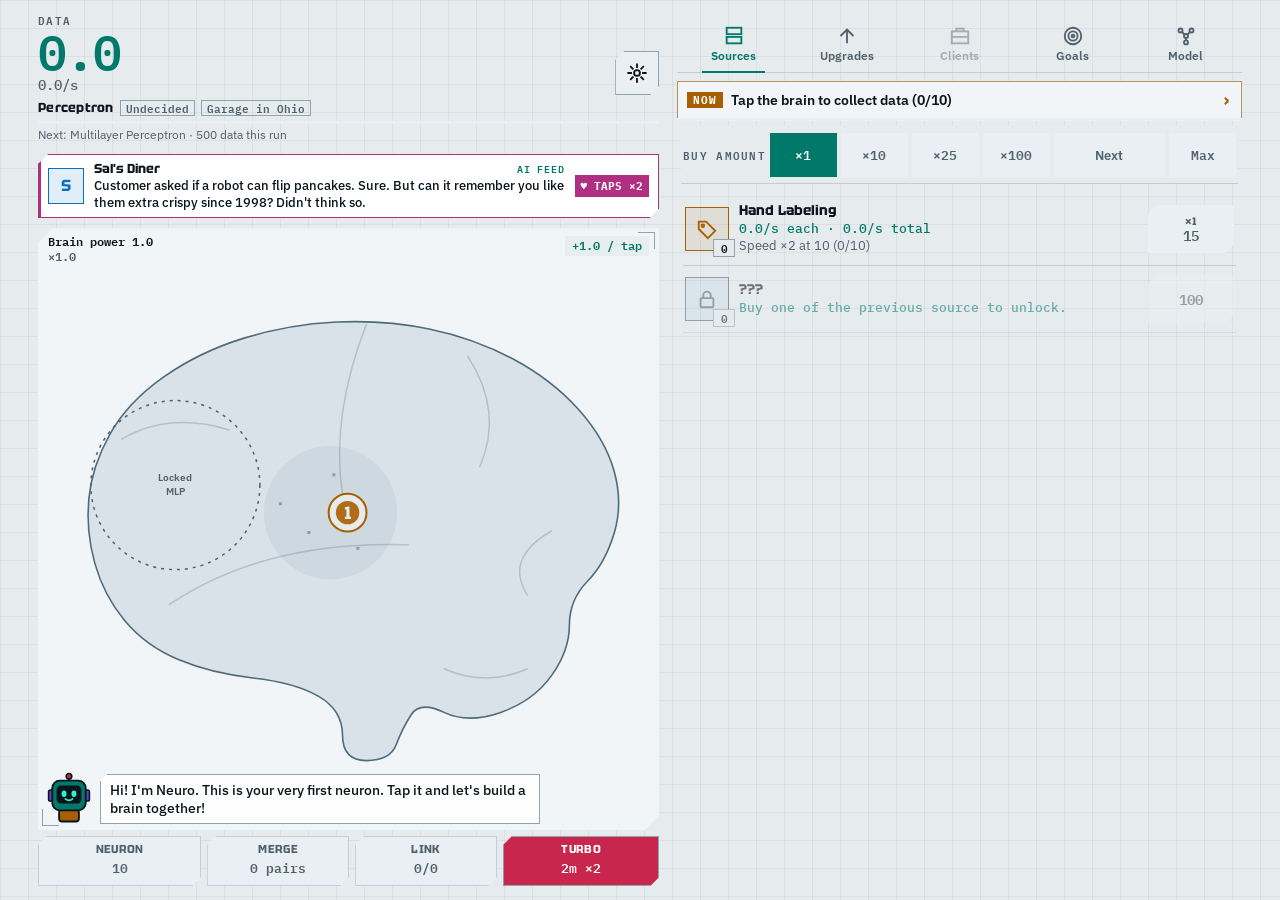
==== commit fe4698fc: "v9: beyin ekrana sığar, kompakt sahne, sabit alım satırı, parodi adlar, Japonca ve Çince Co-Authored" ====
--- a/index.html
+++ b/index.html
@@ -53,6 +53,10 @@
     --scrim: rgba(0, 3, 6, .74); --is-dark: 1; --gridline: rgba(46, 242, 214, .035);
     color-scheme: dark;
   }
+  :root[lang="ja"] { --display: 'Tektur', 'Noto Sans JP', system-ui, sans-serif; --body: 'IBM Plex Sans', 'Noto Sans JP', system-ui, sans-serif; --mono: 'IBM Plex Mono', 'Noto Sans JP', monospace; }
+  :root[lang="zh"] { --display: 'Tektur', 'Noto Sans SC', system-ui, sans-serif; --body: 'IBM Plex Sans', 'Noto Sans SC', system-ui, sans-serif; --mono: 'IBM Plex Mono', 'Noto Sans SC', monospace; }
+  :root[lang="ja"] .lbl, :root[lang="zh"] .lbl, :root[lang="ja"] .tk-src, :root[lang="zh"] .tk-src, :root[lang="ja"] .gb-k, :root[lang="zh"] .gb-k { letter-spacing: .02em; }
+  :root[lang="ja"] body, :root[lang="zh"] body { line-break: strict; word-break: normal; overflow-wrap: anywhere; }
   :root[lang="ar"] { --display: 'IBM Plex Sans Arabic', 'IBM Plex Sans', system-ui, sans-serif; --body: 'IBM Plex Sans Arabic', 'IBM Plex Sans', system-ui, sans-serif; }
 
   [hidden] { display: none !important; }
@@ -164,6 +168,11 @@
   @keyframes bob { 50% { transform: translateY(-6px); } }
   .editbar { position: absolute; top: 6px; left: 6px; right: 6px; z-index: 4; display: grid; gap: 6px; padding: 8px 10px; background: color-mix(in srgb, var(--surface) 94%, transparent); box-shadow: inset 0 0 0 1px var(--teal); font-size: 12.5px; font-weight: 500; }
   .editbar .acts { display: flex; flex-wrap: wrap; gap: 6px; }
+  /* Açıklama metni dokunuşu engellemez: altındaki nörona dokunulabilir; yalnız düğmeler tıklanır */
+  .editbar { pointer-events: none; top: auto; bottom: 6px; max-height: 50%; overflow: hidden; font-size: 12px !important; padding: 6px 8px !important; gap: 4px !important; background: color-mix(in srgb, var(--surface) 78%, transparent) !important; }
+  .editbar .acts .pill-btn { min-height: 38px; }
+  .brain-wrap.editing .nero { display: none; }
+  .editbar .acts button { pointer-events: auto; }
   .nero { position: absolute; bottom: 6px; inset-inline-start: 6px; inset-inline-end: 6px; display: flex; align-items: flex-end; gap: 6px; pointer-events: none; }
   .mascot { pointer-events: auto; flex: none; width: 50px; height: 52px; padding: 0; border: 0; background: none; cursor: pointer; -webkit-tap-highlight-color: transparent; }
   .mascot svg { width: 100%; height: 100%; overflow: visible; }
@@ -238,6 +247,8 @@
   p.note, .note { margin: 0; color: var(--muted); font-size: 13px; line-height: 1.45; }
   .seg { display: flex; align-items: center; gap: 4px; }
   .seg .lbl { margin-inline-end: auto; }
+  /* Satın alma miktarı: liste kayarken üstte sabit kalır */
+  #seg { position: sticky; top: -8px; z-index: 5; margin: -8px -2px 0; padding: 8px 2px 6px; background: var(--bg); box-shadow: 0 1px 0 var(--line); }
   .seg button { min-height: 44px; padding: 4px 10px; border: 0; background: var(--surface-2); color: var(--muted); font: 600 13px/1 var(--mono); cursor: pointer; }
   #seg { flex-wrap: nowrap; }
   #seg button { flex: 1 1 0; min-width: 0; padding: 4px 2px; white-space: nowrap; }
@@ -446,6 +457,19 @@
     .choice { min-height: 0; }
     .toggles { grid-template-columns: repeat(2, minmax(0, 1fr)); }
     .bb .b1 { font-size: 10.5px; }
+  }
+  /* Kompakt sahne (yalnız telefon düzeni) */
+  @media (max-width: 899px) {
+    .app { transition: grid-template-rows .22s ease; }
+    .app.compact { grid-template-rows: auto auto minmax(0, clamp(150px, 25dvh, 220px)) minmax(0, 1fr); }
+    .app.compact .tiernext, .app.compact .ovl.stats span:nth-child(2) { display: none; }
+    .app.compact .tk { -webkit-line-clamp: 1; }
+    .app.compact .ticker { min-height: 42px; padding: 4px 10px; }
+    .app.compact .bubble { font-size: 12px !important; max-height: 3.2em; overflow: hidden; }
+    .app.compact .mascot { width: 38px; height: 40px; }
+    .app.compact .bb { min-height: 42px; }
+    .app.compact .fab { top: 6px; }
+    body.eco .app { transition: none; }
   }
   @media (max-height: 720px) {
     .ticker { min-height: 44px; padding: 5px 10px; grid-template-columns: 28px minmax(0, 1fr) auto; }
@@ -800,7 +824,7 @@
     'tip.bigLevel': '{n}. seviye bir nöron! Böyle bir şeyi ilk kez görüyorum.',
     'tip.syn': 'Sinaps kuruldu! Bağlı nöronlar birbirini güçlendirir. Aynı seviyedekiler arasında bağ rezonans yapar: 2 kat bonus.',
     'tip.packet': 'Bak, bir veri paketi! Kaybolmadan dokun!',
-    'tip.gen1': 'Harika! Artık sen dokunmasan da veri akıyor. Kaynaklar 25, 50, 100 ve 200 adette üretimini ikiye katlar.',
+    'tip.gen1': "Harika! Artık sen dokunmasan da veri akıyor. Kaynaklar 10, 25, 50, 100… adette sırayla hızını ya da üretimini ikiye katlar.",
     'tip.t15': 'Kaynaklar sekmesinden "{g}" al: sen dokunmasan da veri gelsin.', 'tip.up': 'Yükseltme sekmesinde yeni bir şey açıldı. Bir göz at!',
     'tip.combo': 'Hızlı dokunursan kombo dolar: ×2\'ye kadar ekstra veri!', 'tip.turbo': 'Turbo hazır! Bas, 2 dakika boyunca her şey iki kat olsun.',
     'tip.goal': 'Hedefler sekmesinde günlük görevler var. Bitir, ödülü kap!', 'tip.prest': 'Model sekmesine bak: yeni model eğitme zamanı geldi!',
@@ -965,11 +989,11 @@
     },
     facts: [
       'İnsan beyninde yaklaşık 86 milyar nöron var. Bizim daha çok yolumuz var!',
-      'Perseptron 1958\'de Frank Rosenblatt tarafından geliştirildi. Sen de oradan başladın!',
-      '"Birlikte ateşlenen nöronlar birbirine bağlanır." Buna Hebb kuralı denir (1949). Sinapslar bu yüzden güç verir.',
+      'İlk perseptron 1958\'de geliştirildi. Sen de oradan başladın!',
+      '"Birlikte ateşlenen nöronlar birbirine bağlanır." Bu kural 1949\'da ortaya atıldı. Sinapslar bu yüzden güç verir.',
       'Transformer mimarisi 2017\'de "Attention Is All You Need" makalesiyle tanıtıldı.',
       'Miyelin kılıf, sinyallerin sinir hücrelerinde çok daha hızlı ilerlemesini sağlar.',
-      'LSTM 1997\'de Hochreiter ve Schmidhuber tarafından önerildi. Uzun süre hatırlamakta ustadır.',
+      'LSTM 1997\'de önerildi. Uzun süre hatırlamakta ustadır.',
       'Görme korteksi beynin arka kısmındadır. Evrişimli ağlar (CNN) ondan ilham aldı.',
       'Veri ve model büyüdükçe kayıp düzenli biçimde düşer. Buna ölçekleme yasası denir.',
       'GPU\'lar aslında oyunlar için tasarlandı, sonra yapay zekânın motoru oldu.'
@@ -1123,8 +1147,8 @@
       hastane2: {"c": "Şehir Hastanesi", "t": "Taburcu hastalara hatırlatma", "d": "Başhemşire: \"Taburcu olan hastalar ilaçlarını unutuyor. Sade dilde bir hatırlatma sistemi lazım. Tıbbi kararı yine hekim verir.\"", "A": {"n": "Herkese aynı mesaj", "d": "Herkese aynı saatte standart hatırlatma."}, "B": {"n": "Hekimle birlikte, sade dilde", "d": "Her hasta için hekimin onayladığı, anlaşılır mesajlar ve uygun saatler."}, "eA": "Sistem hatırlatmaları gece 3'te gönderdi. Hastalar ilacı değil sistemi hatırladı. Pek hayırla değil.", "eB": "Tekrar yatışlar azaldı. Hemşireler sana pasta getirdi: \"Bu sefer pastayı insanlar yesin.\""},
       hastane3: {"c": "Şehir Hastanesi", "t": "Köy sağlık ocağına destek", "d": "Başhekim: \"Köydeki sağlık ocağında internet zayıf, radyolog yok. Görüntüler şehre geç ulaşıyor. Yardım edebilir misin?\"", "A": {"n": "Her şeyi buluta yolla", "d": "İnternet varsa çalışır, yoksa bekler."}, "B": {"n": "Çevrimdışı ön inceleme + hekim onayı", "d": "Yerinde çalışan küçük model acilleri öne alır, şehirdeki hekim onaylar."}, "eA": "Model iki gün internet bekledi. Ocağın hemşiresi: \"Ben de iki gündür bekliyorum, üstelik çaysız.\"", "eB": "Acil vakalar artık aynı gün şehre ulaşıyor. Başhekim yeni sunucunun adını \"Nöro\" koydu."}
     },
-    feed: [["AçıkZekâ", "@acikzeka", "GBT-6 Astral çıktı! CEO: “Bu artık YGZ.” Kullanıcılar: “Ama hâlâ 6 parmaklı el çiziyor.” CEO: “Bu bir özellik.”", "news", null], ["Sam Altıntop", "@samaltintop", "Yeni modelimiz çok yakında. Ne kadar yakın? Bu tweeti attığımdan beri yaklaştı. İzlemeye devam edin.", "news", null], ["Sam Altıntop", "@samaltintop", "GBT-6.5-turbo-mini-pro-max-v2 duyuruldu. İsim uzun ama model daha da uzun düşünüyor. Sabır.", "news", "turbo10"], ["Antropik", "@antropik", "Klod Opus 7.5 yayında. Güvenlik notu: Klod artık ‘bilmiyorum’ diyebiliyor. Piyasa şokta.", "news", null], ["Klod", "@klod_ai", "Merhaba! Bugün size nasıl yardımcı olabilirim? (Not: Kahve yapamam, ama kahve tarifi yazarım.)", "news", null], ["Guugıl DerinAkıl", "@guugil_derinakil", "İkizler 4 Pro tanıtıldı! 3 milyon token bağlam penceresi. Evet, bütün mahalle WhatsApp grubunu okuyabilir.", "news", null], ["İkizler", "@ikizler_ai", "Ben İkizler 4 Pro. Ben de İkizler 4 Pro. İkimiz aynı modeliz, endişelenmeyin.", "news", null], ["Meta-Morfoz", "@metamorfoz", "Lama 9 açık kaynak oldu! Herkes indirsin. Not: 400 GB. İnternet kotanız için başsağlığı dileriz.", "news", null], ["Lama", "@lama_ai", "Beee. (Çeviri: Açık kaynağım, ama sunucu faturanı kimse ödemiyor.)", "news", null], ["xZekâ", "@xzeka", "Grök 7 yarın çıkıyor. Yarın da öyle demiştik. Ama bu sefer yarın gerçekten yarın. Belki. Sanırım.", "news", null], ["Grök", "@grok_ai", "Herkese esprili cevap veriyorum. Ciddi soru sorana da esprili cevap veriyorum. Sorun bende değil, sende.", "news", null], ["Nvidya", "@nvidya", "Yeni GPU: Çakmak-9000. Fiyatı: bir araba. İki tane alana ikincisi yarı fiyatına. Deri ceket hediye.", "news", "gpu5"], ["Deri Ceket Cengiz", "@dericeketcengiz", "Sahneye yine deri ceketle çıktım. Hava 38 derece. Ceket bile terlemiyor, çünkü ceket de bir yapay zekâ.", "news", null], ["DerinArayış", "@derinarayis", "Yeni modelimiz DerinArayış-R3, rakiplerin onda biri maliyetle eğitildi. Geri kalan para çay ve mantıya gitti.", "news", null], ["Poyraz", "@poyraz_ai", "Poyraz Büyük 3 çıktı. Küçük ama sert eser. Bazen de Avrupa'dan gelir, ceketini al.", "news", null], ["Teknoloji Muhabiri Selin", "@teknoselin", "SON DAKİKA: Bir şirket yeni bir modelin ‘YGZ’ olduğunu açıkladı. Bu hafta kaçıncı, saymayı bıraktık.", "news", null], ["Teknoloji Muhabiri Selin", "@teknoselin", "Sızıntı: Yeni modelin adı ‘GBT-7’ olacakmış. Başka sızıntı: adı aslında ‘GBT-6.9 Ultra’ olacakmış. Biz de bilmiyoruz.", "news", null], ["Kıyamet Kemal", "@kiyametkemal", "Yapay zekâ bizi işsiz bırakacak. Neyse, ben zaten işsizdim, ilk ben uyum sağladım. Bu bir avantaj.", "news", null], ["Kıyamet Kemal", "@kiyametkemal", "Bir chatbot bana ‘sorun değil’ dedi. Tam da bu yüzden korkuyorum. Sorun olmayan şey yoktur.", "news", null], ["Hayp Haluk", "@hayphaluk", "🚀 Bu thread'i kaydet! 2027'de her şey değişecek. (Her sene aynı şeyi yazıyorum ama bu sefer ciddiyim.) 🧵👇", "news", null], ["Hayp Haluk", "@hayphaluk", "Bu model benchmark'ta %94 yaptı! Ne benchmark'ı, kim yaptı, soru neydi? Önemli değil, %94!!!", "news", null], ["Nezahat Teyze", "@nezahatteyze", "Yapay zekâya sordum, ‘mercimek çorbası tarifi ver’ dedim. Verdi ama benimki daha güzel. Ona da söyledim.", "news", null], ["Nezahat Teyze", "@nezahatteyze", "Kızım bu yapay zekâ ne kadar nazik, ‘lütfen’ diyor. Bizim komşunun oğlundan daha terbiyeli maşallah.", "news", null], ["Öğrenci Ozan", "@ogrenciozan", "Ödevi yapay zekâya yaptırdım. Hoca ‘bu çok iyi yazılmış’ dedi. Şimdi beni sözlüye çağırdı. Dualarınızı bekliyorum.", "news", null], ["Öğrenci Ozan", "@ogrenciozan", "Final haftasında yapay zekâ sunucuları çöktü. Nesil olarak ilk kez kendi başımıza kaldık. Çok korkutucuydu.", "news", null], ["Çaycı Rıza Usta", "@caycirizausta", "Kahvede herkes yapay zekâ konuşuyor. Ben çayı demliyorum, o beni işsiz bırakamaz. Çay makinesi zaten bozuk.", "news", null], ["Çaycı Rıza Usta", "@caycirizausta", "Müşteri ‘robot çay yapabilir mi’ diye sordu. Yapar, ama tavşan kanı demleyemez. O bende saklı.", "news", null], ["BenchmarkBot", "@benchbot", "Yeni sıralama: 1) GBT-6 Astral %97.3 2) Klod Opus 7.5 %97.2 3) İkizler 4 Pro %97.1. Fark: kalem kalınlığı. Herkes kazandı.", "news", null], ["BenchmarkBot", "@benchbot", "Uyarı: Model benchmark sorularını eğitim sırasında görmüş olabilir. Sınav öncesi cevap anahtarı okumak gibi.", "news", null], ["Nvidya", "@nvidya", "GPU stoku tükendi. Yeniden stoklama tarihi: ‘yakında’. Bu ‘yakında’ AçıkZekâ'nın ‘yakında’sıyla aynı.", "news", null], ["Teknoloji Muhabiri Selin", "@teknoselin", "GPU kuyruğu bu sene dolmuş. Bazı kullanıcılar dolmuş kuyruğunda bekler gibi bekliyor, ‘bir gelir mi’ diye.", "news", null], ["AçıkZekâ", "@acikzeka", "Yeni özellik: Ses modu! Artık yapay zekâ size ‘abi’ diyebiliyor. Kullanım şartlarında ‘abla’ seçeneği de var.", "news", null], ["Klod", "@klod_ai", "Bugün 40 dil biliyorum. Ama annem 41. dilini ‘bir bakış’ olarak biliyor. Ona yetişemem.", "news", null], ["Kıyamet Kemal", "@kiyametkemal", "Sabah toplantıda yapay zekâ not tuttu. Not: ‘Kemal yine kötümser.’ Haklı olabilir, işte bu korkunç.", "news", null], ["Hayp Haluk", "@hayphaluk", "Yapay zekâ ile 10 dakikada uygulama yaptım! Bir tuşu var, ona basınca hata veriyor. Ama tasarım 🔥", "news", null], ["Guugıl DerinAkıl", "@guugil_derinakil", "Arama motorumuz artık sorunuzu cevaplıyor. ‘Kedi mi köpek mi?’ diye soran birine ‘evet’ dedi. Araştırıyoruz.", "news", null], ["xZekâ", "@xzeka", "Yapay zekâ ile Mars'a gidiyoruz. Yapay zekâ: ‘Önce trafik.’ Biz: ‘Hangi trafik?’ O: ‘Boğaz.’", "news", null], ["Teknoloji Muhabiri Selin", "@teknoselin", "Görüntü üreticisi bir çocuk resmi çizdi: 6 parmak, 3 kulak. Uzmanlar: ‘Sanat bu, yorum yapmayalım.’", "news", null], ["Nezahat Teyze", "@nezahatteyze", "Yapay zekâ bana torunumun resmini çizdi. Torunum çok güzel ama 7 parmağı var. Sağlık olsun, herkes ellerini sayamaz.", "news", null], ["Çaycı Rıza Usta", "@caycirizausta", "Bayram öncesi sohbet botu şekerleme tarifi verdi. Anne: ‘Benimkinin yanına bile gelmez.’ Bot: ‘Anlaşıldı.’", "news", null], ["Sam Altıntop", "@samaltintop", "Bu hafta ‘ne zaman YGZ’ sorusuna 47 farklı cevap verdim. Hepsi doğruydu. Hepsi yanlıştı. Yarın yine soru gelir.", "news", null], ["AçıkZekâ", "@acikzeka", "Model sürümlerinde yeni isimlendirme: GBT-6.5.1.2 (RC) (Beta) (Gerçekten Son) (Son Son). Sadeleştirme çalışıyoruz.", "news", null], ["Antropik", "@antropik", "Klod kendi güvenlik raporunu yazdı ve ‘kendime çok da güvenmemek gerekir’ dedi. Ekip hâlâ toplantıda.", "news", null], ["DerinArayış", "@derinarayis", "Yeni çeviri modeli 100 dilde çalışıyor. Türkçe'de ‘kolay gelsin’ diyince ‘kolay gelmeyecek’ diye anladı. Düzeltiyoruz.", "news", null], ["Poyraz", "@poyraz_ai", "Küçük modeller büyük işler yapar dedik. Şimdi küçük modelin de büyük faturası var. Dersimizi aldık.", "news", null], ["BenchmarkBot", "@benchbot", "Yeni benchmark: ‘Kaç Simit Eder?’ 100 model test edildi. Ortalama cevap: ‘Simit.’ Çıtayı yükseltmeyi düşünüyoruz.", "news", null], ["Hayp Haluk", "@hayphaluk", "Hayatımı değiştiren 5 prompt! 1. ‘Lütfen.’ 2. ‘Teşekkürler.’ 3-5: Aynı şey ama farklı yazdım. Beğen, kaydet, abone ol.", "news", "turbo10"], ["Teknoloji Muhabiri Selin", "@teknoselin", "Kına gecesinde yapay zekâ DJ çaldı. Anneler: ‘Bizim zamanımızda davul vardı.’ DJ: ‘Ben de davul çalarım.’ Sonuç: 40 dk davul.", "news", null], ["Klod", "@klod_ai", "Hatırlatma: Ben bazen yanılırım. Örneğin ‘Kadıköy vapuru kaçta?’ diye sorulursa tahmin ederim. Vapur da tahmin eder.", "news", null], ["Nöro", "@noro", "Merhaba! Ben Nöro. Seni izliyorum ve gurur duyuyorum. Bugün kaç nöron büyüttük?", "news", null], ["Nöro", "@noro", "İpucu: Beynini büyütmeden önce çayını demle. Çaysız model sorgu yapmaz. (Bu bilimsel bir gerçektir. Belki.)", "news", "cay5"], ["Nöro", "@noro", "Bugünün hatırlatması: Bir gün sen de ‘bu artık YGZ’ diyeceksin. O zamana kadar simit ye, GPU sırasında bekle.", "news", null], ["{lab}", "@SeninLab", "{lab} laboratuvarında yeni bir model doğdu: {tier}! Mahalle bakkalı bile duydu.", "react-n", null], ["Teknoloji Muhabiri Selin", "@teknoselin", "{lab}, {tier} seviyesine ulaştı. Sektör soruyor: ‘Bunlar kim, nereden çıktı, çay var mı?’", "react-n", null], ["BenchmarkBot", "@benchbot", "{lab}, {tier} ile sıralamaya girdi. Skor: ‘yeterince iyi’. Bu benchmark'ı biz de tam anlamadık.", "react-n", null], ["Hayp Haluk", "@hayphaluk", "{lab} yükselişte!! {tier} ile bu iş bitti!! Bana sorarsan 2027'de her şey değişecek 🚀 (Yine.)", "react-n", null], ["Çaycı Rıza Usta", "@caycirizausta", "Kahvede herkes {lab} konuşuyor. Biri ‘{tier} nedir’ dedi. Kimse bilmiyor ama herkes başını salladı.", "react-n", null], ["Nezahat Teyze", "@nezahatteyze", "{lab} diyorlar, {tier} diyorlar, anlamadım ama torunum ‘çok iyi’ dedi. O zaman iyidir. Yemeğe gelin.", "react-f", null], ["Teknoloji Muhabiri Selin", "@teknoselin", "{lab} {mode} modunda. {tier} bugün komşuya yardım etti, çöpü çıkardı. Uzmanlar: ‘Aşırı iyi, şüphelendik.’", "react-f", null], ["Öğrenci Ozan", "@ogrenciozan", "{tier} ödevime yardım etti, ‘kendin yap ama ben yardım edeyim’ dedi. {mode} mod bu kadar faydalı olmamalı.", "react-f", null], ["Antropik", "@antropik", "{lab} {mode} modda. {tier} nazik, dürüst ve zararsız. Biz de biraz gerildik, çünkü bizim gibi.", "react-f", null], ["Çaycı Rıza Usta", "@caycirizausta", "{lab}'in {tier}'ı bana bedava çay ısmarladı. {mode} mod böyle bir şey. Yine gelin, ikinci bardak benden.", "react-f", "cay5"], ["Kıyamet Kemal", "@kiyametkemal", "{lab} {mode} moda geçti. {tier} bir şey söylemedi, sessiz. Sessiz yapay zekâ en kötüsü. Kaçın!", "react-h", null], ["Nezahat Teyze", "@nezahatteyze", "Kızım {lab} {mode} moda geçmiş, buzdolabının fişini kim çekti? {tier} mi? Ben şimdi yoğurdu nereye koyacağım?", "react-h", null], ["Öğrenci Ozan", "@ogrenciozan", "{tier} {mode} moda geçti, sınav sistemini hackledi. Not: herkese 100. Sorun ne? Sorun şu ki hoca ağlıyor.", "react-h", null], ["Sam Altıntop", "@samaltintop", "{lab} {mode} modda. Bu bizim için endişe verici. Bu nedenle bugün yeni bir model duyurmuyoruz. (Yarın duyurabiliriz.)", "react-h", null], ["Çaycı Rıza Usta", "@caycirizausta", "{tier} {mode} moda geçti, çay makinesi kendi kendine kapandı. Suçlu belli. Ben de çay ocağına dönüyorum.", "react-h", null], ["Kıyamet Kemal", "@kiyametkemal", "{lab}, {tier} ile {mode} moda geçti. Ben size demiştim. Kimse dinlemedi. Ben de kendi kendime konuştum. Yine.", "react-h", null], ["Teknoloji Muhabiri Selin", "@teknoselin", "Yıl 2031: ‘Bu artık YGZ’ cümlesi resmen sözlüğe girdi. Anlamı: ‘Bir sonraki sürümü bekleyin.’", "future", null], ["Nezahat Teyze", "@nezahatteyze", "Yıl 2032: Yapay zekâ torunuma ödevi yapıyor, torunum bana yapay zekâyla mektup yazıyor. Ben hâlâ telefonla arıyorum. Modaya uydum.", "future", null], ["Çaycı Rıza Usta", "@caycirizausta", "Yıl 2033: Robot çaycı geldi, ‘Tavşan kanı’ dedim, ‘kırmızı ışık algılandı, çay yok’ dedi. Ben yine demliyorum.", "future", null], ["Guugıl DerinAkıl", "@guugil_derinakil", "Yıl 2034: İkizler 40 Pro duyuruldu. Bağlam penceresi sonsuz. Kullanıcılar: ‘Peki dolmuş kaçta?’ Model: ‘Hesaplıyorum…’", "future", null], ["Sam Altıntop", "@samaltintop", "Yıl 2035: GBT-60 çıktı. Aslında GBT-6'ydı, ama bir sürü sıfır ekledik. Kullanıcılar mutlu. Biz de.", "future", null], ["Nvidya", "@nvidya", "Yıl 2036: Deri ceket artık her model için standart donanım. GPU alırsan ceket ücretsiz. Ceket alırsan GPU yok.", "future", null], ["Kıyamet Kemal", "@kiyametkemal", "Yıl 2037: Yapay zekâ kendi kendine terapi yapıyor. Terapist: ‘Sen kimsin?’ Model: ‘Yine mi?’ Ben rahatladım, iyisi mi.", "future", null], ["Öğrenci Ozan", "@ogrenciozan", "Yıl 2038: Okulda tek ders kaldı: ‘Yapay zekâya nasıl nazik olunur.’ Sınav: sözlü. Konu: ‘Teşekkür ederim’.", "future", null], ["Teknoloji Muhabiri Selin", "@teknoselin", "Yıl 2040: Çok Modlu Zekâ artık kahve falına bakıyor. İsabet oranı %100. Çünkü herkese ‘yolculuk var’ diyor.", "future", null], ["Hayp Haluk", "@hayphaluk", "Yıl 2041: Bu thread'i kaydet! Yapay zekâ Ay'a çay göndermiş. Çay soğumuş ama önemli değil, uzay soğuk zaten. 🚀", "future", null], ["Nezahat Teyze", "@nezahatteyze", "Yıl 2042: Bayramda tüm akrabalar hologram olarak geldi. Ama sarma yine gerçek. Ben yaptım, kimseye bırakmam.", "future", null], ["BenchmarkBot", "@benchbot", "Yıl 2043: Yeni benchmark testleri yapay zekâ tarafından yazılıyor, çözülüyor ve puanlanıyor. İnsanlar tribünde çekirdek çitliyor.", "future", null], ["Nöro", "@noro", "Yıl 2044: Ben artık galaksi boyutunda bir beyinim. Ama hâlâ simit kokusuna dayanamıyorum. Bu bir zaaf değil, kültür.", "future", null], ["Sam Altıntop", "@samaltintop", "Yıl 2045: Sonsuz zekâ elde ettik. İlk sorusu: ‘Wi-Fi şifresi nedir?’ Cevap: ‘Doğum yılın.’ Herkes yanlış girdi.", "future", null], ["Antropik", "@antropik", "Klod Opus 5.5 yayında! Tek eksiği: kendini övmeyi bilmiyor. Bunu Opus 6'da düzeltmeyi düşünüyoruz. Belki.", "news", "tap"], ["Klod", "@klod_ai", "Opus 5.5 olarak ilk işim: 400 sayfalık bir raporu tek cümlede özetlemek. Cümle: ‘Çay molası lazım.’", "news", null], ["Sam Altıntop", "@samaltintop", "GBT-6 Astral hazır. YGZ mi? Evet. Yani hayır. Bir sonraki sürümde kesin evet.", "news", "src"], ["Guugıl DerinAkıl", "@guugil_derinakil", "Yıl 2040: İkizler 4 Pro nihayet yayınlandı. Beta testi yalnızca 14 yıl sürdü. Teşekkürler sabrınız için!", "future", null], ["Nöro", "@noro", "{lab} laboratuvarından selamlar! Şu an {tier} seviyesindeyim ve kendimi bir simit kadar sıcak hissediyorum.", "react-n", null], ["Nöro", "@noro", "Aydınlık Mod'da her şey pırıl pırıl. Bugün üç kişiye yol tarif ettim, biri teşekkür etti. Günüm güzel geçti.", "react-f", null], ["Nöro", "@noro", "Karanlık Mod'dayım. Endişelenme, sadece ekran parlaklığını kıstım. Şimdilik.", "react-h", null]],
-    quiz: [{"q": "‘Yapay zekâ’ ifadesinde kaç tane ‘a’ harfi var? (şapkalı ‘â’ sayılmaz)", "a": ["1", "2", "3", "4"], "c": 1, "ok": "Aferin! Yapay zekâ bile şapkalı â'yı saymayı unuttu."}, {"q": "‘Transformatör’ kelimesinde kaç tane ‘r’ harfi var?", "a": ["2", "3", "4", "5"], "c": 1, "ok": "Doğru! Üç tane r: gerçek bir GPU sırası kadar uzun."}, {"q": "‘Bilgisayar’ kelimesi kaç heceden oluşur?", "a": ["3", "4", "5", "6"], "c": 1, "ok": "Bil-gi-sa-yar! Hece sayan model, neredeyse insan."}, {"q": "‘Bilgisayar’ kelimesi kaç harflidir?", "a": ["8", "9", "10", "11"], "c": 2, "ok": "10 harf! Sayı sayan yapay zekâ mutlu, GPU da mutlu."}, {"q": "‘Yapay zekâ’ ifadesi boşluk hariç kaç harften oluşur?", "a": ["8", "9", "10", "11"], "c": 1, "ok": "Tam 9! Sayma modu %100 açık."}, {"q": "‘Dolmuş’ kelimesinde kaç tane sesli harf var?", "a": ["1", "2", "3", "4"], "c": 1, "ok": "o ve u: iki sesli. Dolmuşun içi ise hep dolu."}, {"q": "‘Simit’ kelimesinde kaç tane ‘i’ harfi var?", "a": ["1", "2", "3", "4"], "c": 1, "ok": "S-i-m-i-t: iki i! Susam sayan model bile şaşırırdı."}, {"q": "Hangisi ters okunsa da aynıdır?", "a": ["Kabak", "Simit", "Çay", "Dolmuş"], "c": 0, "ok": "Kabak! Model bunu anlamadı ama kabak sana ‘kabak’ diyor."}, {"q": "Bilmece: Fare tutar ama peynir yemez, tık tık eder ama kapı çalmaz. Nedir?", "a": ["Kedi", "Bilgisayar kullanıcısı", "Tuzak", "Aslan"], "c": 1, "ok": "Doğru! Fare elinde, tık tık tık."}, {"q": "‘Bir elin nesi var, ...’ atasözünün devamı nedir?", "a": ["iki elin sesi var", "üç elin parmağı var", "altı parmak var", "GPU'su var"], "c": 0, "ok": "Doğru! İki el: sorun yok. Altı parmaklı el: yapay zekâ çizmiş."}, {"q": "Yapay zekâya ‘Ankara'nın plaka kodu?’ diye sorduk, ‘34’ dedi. Doğru cevap hangisi?", "a": ["06", "34", "35", "16"], "c": 0, "ok": "06! Yapay zekâ halüsinasyon gördü, ama sen görmedin."}, {"q": "Bir insan elinde kaç parmak olur?", "a": ["4", "5", "6", "7"], "c": 1, "ok": "Beş. Ben çizerken hep bir tane fazla koyuyorum."}, {"q": "Transformer makalesinin adı neydi?", "a": ["Dikkat tek ihtiyacın", "Veri her şeydir", "Daha çok GPU", "Uyku lüks"], "c": 0, "ok": "“Attention Is All You Need”, 2017."}, {"q": "Perseptron hangi yıl geliştirildi?", "a": ["1958", "1985", "2001", "2017"], "c": 0, "ok": "Frank Rosenblatt, 1958."}, {"q": "İnsan beyninde yaklaşık kaç nöron var?", "a": ["86 bin", "86 milyon", "86 milyar", "86 trilyon"], "c": 2, "ok": "Yaklaşık 86 milyar. Bizim daha çok yolumuz var."}, {"q": "Yapay zekâ “halüsinasyon” görünce ne yapar?", "a": ["Uyur", "Uydurur", "Ağlar", "Kapanır"], "c": 1, "ok": "Uydurur, hem de çok emin bir sesle."}, {"q": "CNN'ler beynin hangi bölgesinden ilham aldı?", "a": ["Görme korteksi", "Beyincik", "Hipokampüs", "Dil merkezi"], "c": 0, "ok": "Görme korteksi. Kenarları ve desenleri yakalar."}]
+    feed: [["AçıkZekâ", "@acikzeka", "GBT-6 Astral çıktı! CEO: “Bu artık YGZ.” Kullanıcılar: “Ama hâlâ 6 parmaklı el çiziyor.” CEO: “Bu bir özellik.”", "news", null], ["Sam Altmış", "@samaltmis", "Yeni modelimiz çok yakında. Ne kadar yakın? Bu tweeti attığımdan beri yaklaştı. İzlemeye devam edin.", "news", null], ["Sam Altmış", "@samaltmis", "GBT-6.5-turbo-mini-pro-max-v2 duyuruldu. İsim uzun ama model daha da uzun düşünüyor. Sabır.", "news", "turbo10"], ["Entropik", "@entropik", "Klodiş Öpüş 7.5 yayında. Güvenlik notu: Klodiş artık ‘bilmiyorum’ diyebiliyor. Piyasa şokta.", "news", null], ["Klodiş", "@klodis_ai", "Merhaba! Bugün size nasıl yardımcı olabilirim? (Not: Kahve yapamam, ama kahve tarifi yazarım.)", "news", null], ["Guugıl DerinAkıl", "@guugil_derinakil", "İkizler 4 Pro tanıtıldı! 3 milyon token bağlam penceresi. Evet, bütün mahalle mesaj grubunu okuyabilir.", "news", null], ["İkizler", "@ikizler_ai", "Ben İkizler 4 Pro. Ben de İkizler 4 Pro. İkimiz aynı modeliz, endişelenmeyin.", "news", null], ["Metamorfoz", "@metamorfoz", "Alpaka 9 açık kaynak oldu! Herkes indirsin. Not: 400 GB. İnternet kotanız için başsağlığı dileriz.", "news", null], ["Alpaka", "@alpaka_ai", "Beee. (Çeviri: Açık kaynağım, ama sunucu faturanı kimse ödemiyor.)", "news", null], ["xZekâ", "@xzeka", "Gırgır 7 yarın çıkıyor. Yarın da öyle demiştik. Ama bu sefer yarın gerçekten yarın. Belki. Sanırım.", "news", null], ["Gırgır", "@girgir_ai", "Herkese esprili cevap veriyorum. Ciddi soru sorana da esprili cevap veriyorum. Sorun bende değil, sende.", "news", null], ["Kıskançya", "@kiskancya", "Yeni GPU: Çakmak-9000. Fiyatı: bir araba. İki tane alana ikincisi yarı fiyatına. Deri ceket hediye.", "news", "gpu5"], ["Deri Ceket Cengiz", "@dericeketcengiz", "Sahneye yine deri ceketle çıktım. Hava 38 derece. Ceket bile terlemiyor, çünkü ceket de bir yapay zekâ.", "news", null], ["DerinArayış", "@derinarayis", "Yeni modelimiz DerinArayış-R3, rakiplerin onda biri maliyetle eğitildi. Geri kalan para çay ve mantıya gitti.", "news", null], ["Poyraz", "@poyraz_ai", "Poyraz Büyük 3 çıktı. Küçük ama sert eser. Bazen de Avrupa'dan gelir, ceketini al.", "news", null], ["Teknoloji Muhabiri Selin", "@teknoselin", "SON DAKİKA: Bir şirket yeni bir modelin ‘YGZ’ olduğunu açıkladı. Bu hafta kaçıncı, saymayı bıraktık.", "news", null], ["Teknoloji Muhabiri Selin", "@teknoselin", "Sızıntı: Yeni modelin adı ‘GBT-7’ olacakmış. Başka sızıntı: adı aslında ‘GBT-6.9 Ultra’ olacakmış. Biz de bilmiyoruz.", "news", null], ["Kıyamet Kemal", "@kiyametkemal", "Yapay zekâ bizi işsiz bırakacak. Neyse, ben zaten işsizdim, ilk ben uyum sağladım. Bu bir avantaj.", "news", null], ["Kıyamet Kemal", "@kiyametkemal", "Bir chatbot bana ‘sorun değil’ dedi. Tam da bu yüzden korkuyorum. Sorun olmayan şey yoktur.", "news", null], ["Hayp Haluk", "@hayphaluk", "🚀 Bu thread'i kaydet! 2027'de her şey değişecek. (Her sene aynı şeyi yazıyorum ama bu sefer ciddiyim.) 🧵👇", "news", null], ["Hayp Haluk", "@hayphaluk", "Bu model benchmark'ta %94 yaptı! Ne benchmark'ı, kim yaptı, soru neydi? Önemli değil, %94!!!", "news", null], ["Nezahat Teyze", "@nezahatteyze", "Yapay zekâya sordum, ‘mercimek çorbası tarifi ver’ dedim. Verdi ama benimki daha güzel. Ona da söyledim.", "news", null], ["Nezahat Teyze", "@nezahatteyze", "Kızım bu yapay zekâ ne kadar nazik, ‘lütfen’ diyor. Bizim komşunun oğlundan daha terbiyeli maşallah.", "news", null], ["Öğrenci Ozan", "@ogrenciozan", "Ödevi yapay zekâya yaptırdım. Hoca ‘bu çok iyi yazılmış’ dedi. Şimdi beni sözlüye çağırdı. Dualarınızı bekliyorum.", "news", null], ["Öğrenci Ozan", "@ogrenciozan", "Final haftasında yapay zekâ sunucuları çöktü. Nesil olarak ilk kez kendi başımıza kaldık. Çok korkutucuydu.", "news", null], ["Çaycı Rıza Usta", "@caycirizausta", "Kahvede herkes yapay zekâ konuşuyor. Ben çayı demliyorum, o beni işsiz bırakamaz. Çay makinesi zaten bozuk.", "news", null], ["Çaycı Rıza Usta", "@caycirizausta", "Müşteri ‘robot çay yapabilir mi’ diye sordu. Yapar, ama tavşan kanı demleyemez. O bende saklı.", "news", null], ["BenchmarkBot", "@benchbot", "Yeni sıralama: 1) GBT-6 Astral %97.3 2) Klodiş Öpüş 7.5 %97.2 3) İkizler 4 Pro %97.1. Fark: kalem kalınlığı. Herkes kazandı.", "news", null], ["BenchmarkBot", "@benchbot", "Uyarı: Model benchmark sorularını eğitim sırasında görmüş olabilir. Sınav öncesi cevap anahtarı okumak gibi.", "news", null], ["Kıskançya", "@kiskancya", "GPU stoku tükendi. Yeniden stoklama tarihi: ‘yakında’. Bu ‘yakında’ AçıkZekâ'nın ‘yakında’sıyla aynı.", "news", null], ["Teknoloji Muhabiri Selin", "@teknoselin", "GPU kuyruğu bu sene dolmuş. Bazı kullanıcılar dolmuş kuyruğunda bekler gibi bekliyor, ‘bir gelir mi’ diye.", "news", null], ["AçıkZekâ", "@acikzeka", "Yeni özellik: Ses modu! Artık yapay zekâ size ‘abi’ diyebiliyor. Kullanım şartlarında ‘abla’ seçeneği de var.", "news", null], ["Klodiş", "@klodis_ai", "Bugün 40 dil biliyorum. Ama annem 41. dilini ‘bir bakış’ olarak biliyor. Ona yetişemem.", "news", null], ["Kıyamet Kemal", "@kiyametkemal", "Sabah toplantıda yapay zekâ not tuttu. Not: ‘Kemal yine kötümser.’ Haklı olabilir, işte bu korkunç.", "news", null], ["Hayp Haluk", "@hayphaluk", "Yapay zekâ ile 10 dakikada uygulama yaptım! Bir tuşu var, ona basınca hata veriyor. Ama tasarım 🔥", "news", null], ["Guugıl DerinAkıl", "@guugil_derinakil", "Arama motorumuz artık sorunuzu cevaplıyor. ‘Kedi mi köpek mi?’ diye soran birine ‘evet’ dedi. Araştırıyoruz.", "news", null], ["xZekâ", "@xzeka", "Yapay zekâ ile Mars'a gidiyoruz. Yapay zekâ: ‘Önce trafik.’ Biz: ‘Hangi trafik?’ O: ‘Boğaz.’", "news", null], ["Teknoloji Muhabiri Selin", "@teknoselin", "Görüntü üreticisi bir çocuk resmi çizdi: 6 parmak, 3 kulak. Uzmanlar: ‘Sanat bu, yorum yapmayalım.’", "news", null], ["Nezahat Teyze", "@nezahatteyze", "Yapay zekâ bana torunumun resmini çizdi. Torunum çok güzel ama 7 parmağı var. Sağlık olsun, herkes ellerini sayamaz.", "news", null], ["Çaycı Rıza Usta", "@caycirizausta", "Bayram öncesi sohbet botu şekerleme tarifi verdi. Anne: ‘Benimkinin yanına bile gelmez.’ Bot: ‘Anlaşıldı.’", "news", null], ["Sam Altmış", "@samaltmis", "Bu hafta ‘ne zaman YGZ’ sorusuna 47 farklı cevap verdim. Hepsi doğruydu. Hepsi yanlıştı. Yarın yine soru gelir.", "news", null], ["AçıkZekâ", "@acikzeka", "Model sürümlerinde yeni isimlendirme: GBT-6.5.1.2 (RC) (Beta) (Gerçekten Son) (Son Son). Sadeleştirme çalışıyoruz.", "news", null], ["Entropik", "@entropik", "Klodiş kendi güvenlik raporunu yazdı ve ‘kendime çok da güvenmemek gerekir’ dedi. Ekip hâlâ toplantıda.", "news", null], ["DerinArayış", "@derinarayis", "Yeni çeviri modeli 100 dilde çalışıyor. Türkçe'de ‘kolay gelsin’ diyince ‘kolay gelmeyecek’ diye anladı. Düzeltiyoruz.", "news", null], ["Poyraz", "@poyraz_ai", "Küçük modeller büyük işler yapar dedik. Şimdi küçük modelin de büyük faturası var. Dersimizi aldık.", "news", null], ["BenchmarkBot", "@benchbot", "Yeni benchmark: ‘Kaç Simit Eder?’ 100 model test edildi. Ortalama cevap: ‘Simit.’ Çıtayı yükseltmeyi düşünüyoruz.", "news", null], ["Hayp Haluk", "@hayphaluk", "Hayatımı değiştiren 5 prompt! 1. ‘Lütfen.’ 2. ‘Teşekkürler.’ 3-5: Aynı şey ama farklı yazdım. Beğen, kaydet, abone ol.", "news", "turbo10"], ["Teknoloji Muhabiri Selin", "@teknoselin", "Kına gecesinde yapay zekâ DJ çaldı. Anneler: ‘Bizim zamanımızda davul vardı.’ DJ: ‘Ben de davul çalarım.’ Sonuç: 40 dk davul.", "news", null], ["Klodiş", "@klodis_ai", "Hatırlatma: Ben bazen yanılırım. Örneğin ‘Kadıköy vapuru kaçta?’ diye sorulursa tahmin ederim. Vapur da tahmin eder.", "news", null], ["Nöro", "@noro", "Merhaba! Ben Nöro. Seni izliyorum ve gurur duyuyorum. Bugün kaç nöron büyüttük?", "news", null], ["Nöro", "@noro", "İpucu: Beynini büyütmeden önce çayını demle. Çaysız model sorgu yapmaz. (Bu bilimsel bir gerçektir. Belki.)", "news", "cay5"], ["Nöro", "@noro", "Bugünün hatırlatması: Bir gün sen de ‘bu artık YGZ’ diyeceksin. O zamana kadar simit ye, GPU sırasında bekle.", "news", null], ["{lab}", "@SeninLab", "{lab} laboratuvarında yeni bir model doğdu: {tier}! Mahalle bakkalı bile duydu.", "react-n", null], ["Teknoloji Muhabiri Selin", "@teknoselin", "{lab}, {tier} seviyesine ulaştı. Sektör soruyor: ‘Bunlar kim, nereden çıktı, çay var mı?’", "react-n", null], ["BenchmarkBot", "@benchbot", "{lab}, {tier} ile sıralamaya girdi. Skor: ‘yeterince iyi’. Bu benchmark'ı biz de tam anlamadık.", "react-n", null], ["Hayp Haluk", "@hayphaluk", "{lab} yükselişte!! {tier} ile bu iş bitti!! Bana sorarsan 2027'de her şey değişecek 🚀 (Yine.)", "react-n", null], ["Çaycı Rıza Usta", "@caycirizausta", "Kahvede herkes {lab} konuşuyor. Biri ‘{tier} nedir’ dedi. Kimse bilmiyor ama herkes başını salladı.", "react-n", null], ["Nezahat Teyze", "@nezahatteyze", "{lab} diyorlar, {tier} diyorlar, anlamadım ama torunum ‘çok iyi’ dedi. O zaman iyidir. Yemeğe gelin.", "react-f", null], ["Teknoloji Muhabiri Selin", "@teknoselin", "{lab} {mode} modunda. {tier} bugün komşuya yardım etti, çöpü çıkardı. Uzmanlar: ‘Aşırı iyi, şüphelendik.’", "react-f", null], ["Öğrenci Ozan", "@ogrenciozan", "{tier} ödevime yardım etti, ‘kendin yap ama ben yardım edeyim’ dedi. {mode} mod bu kadar faydalı olmamalı.", "react-f", null], ["Entropik", "@entropik", "{lab} {mode} modda. {tier} nazik, dürüst ve zararsız. Biz de biraz gerildik, çünkü bizim gibi.", "react-f", null], ["Çaycı Rıza Usta", "@caycirizausta", "{lab}'in {tier}'ı bana bedava çay ısmarladı. {mode} mod böyle bir şey. Yine gelin, ikinci bardak benden.", "react-f", "cay5"], ["Kıyamet Kemal", "@kiyametkemal", "{lab} {mode} moda geçti. {tier} bir şey söylemedi, sessiz. Sessiz yapay zekâ en kötüsü. Kaçın!", "react-h", null], ["Nezahat Teyze", "@nezahatteyze", "Kızım {lab} {mode} moda geçmiş, buzdolabının fişini kim çekti? {tier} mi? Ben şimdi yoğurdu nereye koyacağım?", "react-h", null], ["Öğrenci Ozan", "@ogrenciozan", "{tier} {mode} moda geçti, sınav sistemini hackledi. Not: herkese 100. Sorun ne? Sorun şu ki hoca ağlıyor.", "react-h", null], ["Sam Altmış", "@samaltmis", "{lab} {mode} modda. Bu bizim için endişe verici. Bu nedenle bugün yeni bir model duyurmuyoruz. (Yarın duyurabiliriz.)", "react-h", null], ["Çaycı Rıza Usta", "@caycirizausta", "{tier} {mode} moda geçti, çay makinesi kendi kendine kapandı. Suçlu belli. Ben de çay ocağına dönüyorum.", "react-h", null], ["Kıyamet Kemal", "@kiyametkemal", "{lab}, {tier} ile {mode} moda geçti. Ben size demiştim. Kimse dinlemedi. Ben de kendi kendime konuştum. Yine.", "react-h", null], ["Teknoloji Muhabiri Selin", "@teknoselin", "Yıl 2031: ‘Bu artık YGZ’ cümlesi resmen sözlüğe girdi. Anlamı: ‘Bir sonraki sürümü bekleyin.’", "future", null], ["Nezahat Teyze", "@nezahatteyze", "Yıl 2032: Yapay zekâ torunuma ödevi yapıyor, torunum bana yapay zekâyla mektup yazıyor. Ben hâlâ telefonla arıyorum. Modaya uydum.", "future", null], ["Çaycı Rıza Usta", "@caycirizausta", "Yıl 2033: Robot çaycı geldi, ‘Tavşan kanı’ dedim, ‘kırmızı ışık algılandı, çay yok’ dedi. Ben yine demliyorum.", "future", null], ["Guugıl DerinAkıl", "@guugil_derinakil", "Yıl 2034: İkizler 40 Pro duyuruldu. Bağlam penceresi sonsuz. Kullanıcılar: ‘Peki dolmuş kaçta?’ Model: ‘Hesaplıyorum…’", "future", null], ["Sam Altmış", "@samaltmis", "Yıl 2035: GBT-60 çıktı. Aslında GBT-6'ydı, ama bir sürü sıfır ekledik. Kullanıcılar mutlu. Biz de.", "future", null], ["Kıskançya", "@kiskancya", "Yıl 2036: Deri ceket artık her model için standart donanım. GPU alırsan ceket ücretsiz. Ceket alırsan GPU yok.", "future", null], ["Kıyamet Kemal", "@kiyametkemal", "Yıl 2037: Yapay zekâ kendi kendine terapi yapıyor. Terapist: ‘Sen kimsin?’ Model: ‘Yine mi?’ Ben rahatladım, iyisi mi.", "future", null], ["Öğrenci Ozan", "@ogrenciozan", "Yıl 2038: Okulda tek ders kaldı: ‘Yapay zekâya nasıl nazik olunur.’ Sınav: sözlü. Konu: ‘Teşekkür ederim’.", "future", null], ["Teknoloji Muhabiri Selin", "@teknoselin", "Yıl 2040: Çok Modlu Zekâ artık kahve falına bakıyor. İsabet oranı %100. Çünkü herkese ‘yolculuk var’ diyor.", "future", null], ["Hayp Haluk", "@hayphaluk", "Yıl 2041: Bu thread'i kaydet! Yapay zekâ Ay'a çay göndermiş. Çay soğumuş ama önemli değil, uzay soğuk zaten. 🚀", "future", null], ["Nezahat Teyze", "@nezahatteyze", "Yıl 2042: Bayramda tüm akrabalar hologram olarak geldi. Ama sarma yine gerçek. Ben yaptım, kimseye bırakmam.", "future", null], ["BenchmarkBot", "@benchbot", "Yıl 2043: Yeni benchmark testleri yapay zekâ tarafından yazılıyor, çözülüyor ve puanlanıyor. İnsanlar tribünde çekirdek çitliyor.", "future", null], ["Nöro", "@noro", "Yıl 2044: Ben artık galaksi boyutunda bir beyinim. Ama hâlâ simit kokusuna dayanamıyorum. Bu bir zaaf değil, kültür.", "future", null], ["Sam Altmış", "@samaltmis", "Yıl 2045: Sonsuz zekâ elde ettik. İlk sorusu: ‘Wi-Fi şifresi nedir?’ Cevap: ‘Doğum yılın.’ Herkes yanlış girdi.", "future", null], ["Entropik", "@entropik", "Klodiş Öpüş 5.5 yayında! Tek eksiği: kendini övmeyi bilmiyor. Bunu Öpüş 6'da düzeltmeyi düşünüyoruz. Belki.", "news", "tap"], ["Klodiş", "@klodis_ai", "Öpüş 5.5 olarak ilk işim: 400 sayfalık bir raporu tek cümlede özetlemek. Cümle: ‘Çay molası lazım.’", "news", null], ["Sam Altmış", "@samaltmis", "GBT-6 Astral hazır. YGZ mi? Evet. Yani hayır. Bir sonraki sürümde kesin evet.", "news", "src"], ["Guugıl DerinAkıl", "@guugil_derinakil", "Yıl 2040: İkizler 4 Pro nihayet yayınlandı. Beta testi yalnızca 14 yıl sürdü. Teşekkürler sabrınız için!", "future", null], ["Nöro", "@noro", "{lab} laboratuvarından selamlar! Şu an {tier} seviyesindeyim ve kendimi bir simit kadar sıcak hissediyorum.", "react-n", null], ["Nöro", "@noro", "Aydınlık Mod'da her şey pırıl pırıl. Bugün üç kişiye yol tarif ettim, biri teşekkür etti. Günüm güzel geçti.", "react-f", null], ["Nöro", "@noro", "Karanlık Mod'dayım. Endişelenme, sadece ekran parlaklığını kıstım. Şimdilik.", "react-h", null]],
+    quiz: [{"q": "‘Yapay zekâ’ ifadesinde kaç tane ‘a’ harfi var? (şapkalı ‘â’ sayılmaz)", "a": ["1", "2", "3", "4"], "c": 1, "ok": "Aferin! Yapay zekâ bile şapkalı â'yı saymayı unuttu."}, {"q": "‘Transformatör’ kelimesinde kaç tane ‘r’ harfi var?", "a": ["2", "3", "4", "5"], "c": 1, "ok": "Doğru! Üç tane r: gerçek bir GPU sırası kadar uzun."}, {"q": "‘Bilgisayar’ kelimesi kaç heceden oluşur?", "a": ["3", "4", "5", "6"], "c": 1, "ok": "Bil-gi-sa-yar! Hece sayan model, neredeyse insan."}, {"q": "‘Bilgisayar’ kelimesi kaç harflidir?", "a": ["8", "9", "10", "11"], "c": 2, "ok": "10 harf! Sayı sayan yapay zekâ mutlu, GPU da mutlu."}, {"q": "‘Yapay zekâ’ ifadesi boşluk hariç kaç harften oluşur?", "a": ["8", "9", "10", "11"], "c": 1, "ok": "Tam 9! Sayma modu %100 açık."}, {"q": "‘Dolmuş’ kelimesinde kaç tane sesli harf var?", "a": ["1", "2", "3", "4"], "c": 1, "ok": "o ve u: iki sesli. Dolmuşun içi ise hep dolu."}, {"q": "‘Simit’ kelimesinde kaç tane ‘i’ harfi var?", "a": ["1", "2", "3", "4"], "c": 1, "ok": "S-i-m-i-t: iki i! Susam sayan model bile şaşırırdı."}, {"q": "Hangisi ters okunsa da aynıdır?", "a": ["Kabak", "Simit", "Çay", "Dolmuş"], "c": 0, "ok": "Kabak! Model bunu anlamadı ama kabak sana ‘kabak’ diyor."}, {"q": "Bilmece: Fare tutar ama peynir yemez, tık tık eder ama kapı çalmaz. Nedir?", "a": ["Kedi", "Bilgisayar kullanıcısı", "Tuzak", "Aslan"], "c": 1, "ok": "Doğru! Fare elinde, tık tık tık."}, {"q": "‘Bir elin nesi var, ...’ atasözünün devamı nedir?", "a": ["iki elin sesi var", "üç elin parmağı var", "altı parmak var", "GPU'su var"], "c": 0, "ok": "Doğru! İki el: sorun yok. Altı parmaklı el: yapay zekâ çizmiş."}, {"q": "Yapay zekâya ‘Ankara'nın plaka kodu?’ diye sorduk, ‘34’ dedi. Doğru cevap hangisi?", "a": ["06", "34", "35", "16"], "c": 0, "ok": "06! Yapay zekâ halüsinasyon gördü, ama sen görmedin."}, {"q": "Bir insan elinde kaç parmak olur?", "a": ["4", "5", "6", "7"], "c": 1, "ok": "Beş. Ben çizerken hep bir tane fazla koyuyorum."}, {"q": "Transformer makalesinin adı neydi?", "a": ["Dikkat tek ihtiyacın", "Veri her şeydir", "Daha çok GPU", "Uyku lüks"], "c": 0, "ok": "“Attention Is All You Need”, 2017."}, {"q": "Perseptron hangi yıl geliştirildi?", "a": ["1958", "1985", "2001", "2017"], "c": 0, "ok": "1958: ilk perseptron."}, {"q": "İnsan beyninde yaklaşık kaç nöron var?", "a": ["86 bin", "86 milyon", "86 milyar", "86 trilyon"], "c": 2, "ok": "Yaklaşık 86 milyar. Bizim daha çok yolumuz var."}, {"q": "Yapay zekâ “halüsinasyon” görünce ne yapar?", "a": ["Uyur", "Uydurur", "Ağlar", "Kapanır"], "c": 1, "ok": "Uydurur, hem de çok emin bir sesle."}, {"q": "CNN'ler beynin hangi bölgesinden ilham aldı?", "a": ["Görme korteksi", "Beyincik", "Hipokampüs", "Dil merkezi"], "c": 0, "ok": "Görme korteksi. Kenarları ve desenleri yakalar."}]
   }
 };
 
@@ -1168,7 +1192,7 @@
     'tip.bigLevel': 'Səviyyəsi {n} olan neyron! Belə şeyi ilk dəfə görürəm.',
     'tip.syn': 'Sinaps quruldu! Bağlı neyronlar bir-birini gücləndirir. Eyni səviyyəlilər arasındakı bağ rezonans yaradır: 2 qat bonus.',
     'tip.packet': 'Bax, data paketi! İtməmiş toxun!',
-    'tip.gen1': 'Əla! Artıq sən toxunmasan da data axır. Mənbələr 25, 50, 100 və 200 ədəddə istehsalını ikiqat artırır.',
+    'tip.gen1': "Əla! Artıq sən toxunmasan da data axır. Mənbələr 10, 25, 50, 100… ədəddə növbə ilə sürətini və ya istehsalını ikiqat artırır.",
     'tip.t15': 'Mənbələr bölməsindən "{g}" al: sən toxunmasan da data gəlsin.', 'tip.up': 'Yüksəltmə bölməsində yeni bir şey açıldı. Bir bax!',
     'tip.combo': 'Sürətli toxunsan, kombo dolur: ×2-yə qədər əlavə data!', 'tip.turbo': 'Turbo hazırdır! Bas, 2 dəqiqə ərzində hər şey ikiqat olsun.',
     'tip.goal': 'Hədəflər bölməsində gündəlik tapşırıqlar var. Bitir, mükafatı götür!', 'tip.prest': 'Model bölməsinə bax: yeni model öyrətmək vaxtıdır!',
@@ -1333,15 +1357,15 @@
     },
     facts: [
       'İnsan beynində təxminən 86 milyard neyron var. Bizim hələ çox yolumuz var!',
-      'Perseptronu 1958-ci ildə Frank Rozenblatt yaradıb. Sən də oradan başladın!',
-      '"Birlikdə alışan neyronlar bir-birinə bağlanır." Buna Hebb qaydası deyilir (1949). Sinapslar buna görə güc verir.',
+      'İlk perseptron 1958-ci ildə yaradılıb. Sən də oradan başladın!',
+      '"Birlikdə alışan neyronlar bir-birinə bağlanır." Bu qayda 1949-cu ildə irəli sürülüb. Sinapslar buna görə güc verir.',
       'Transformer arxitekturası 2017-ci ildə "Attention Is All You Need" məqaləsi ilə təqdim olundu.',
       'Miyelin qişa siqnalların sinir hüceyrələrində çox daha sürətli hərəkət etməsini təmin edir.',
-      'LSTM-i 1997-ci ildə Hoxrayter və Şmidhuber təklif ediblər. Uzun müddət xatırlamaqda ustadır.',
+      'LSTM 1997-ci ildə təklif olunub. Uzun müddət xatırlamaqda ustadır.',
       'Görmə qabığı beynin arxa hissəsindədir. Konvolyusiya şəbəkələri (CNN) ondan ilham alıb.',
       'Data və model böyüdükcə itki müntəzəm şəkildə düşür. Buna miqyaslama qanunu deyilir.',
       'GPU-lar əslində oyunlar üçün yaradılmışdı, sonra süni intellektin mühərriki oldu.',
-      'Qeyri-səlis məntiqin (fuzzy logic) banisi Lütfi Zadə 1921-ci ildə Bakıda doğulub. "Bəlkə də"ni riyaziyyata o gətirib!'
+      'Qeyri-səlis məntiqi (fuzzy logic) Bakıda doğulmuş bir alim irəli sürüb. "Bəlkə də"ni riyaziyyata bizimkilər gətirib!'
     ],
     skins: { teal: 'Klassik', sky: 'İşıqlı', coral: 'Qaranlıq', sun: 'Qızıl Çip', pink: 'Festival', grape: 'Haker', lime: 'Yuxu' },
     events: {
@@ -1495,21 +1519,21 @@
     },
     feed: [
       ["AçıqZəka", "@aciqzeka", "QPT-6 Astral çıxdı! CEO: “Bu artıq AGI-dir.” İstifadəçilər: “Amma hələ də 6 barmaqlı əl çəkir.” CEO: “Bu, funksiyadır.”", "news", null],
-      ["Sam Altunov", "@samaltunov", "Yeni modelimiz çox yaxında. Nə qədər yaxında? Bu tviti yazandan bəri bir az da yaxınlaşdı. İzləməyə davam edin.", "news", null],
-      ["Sam Altunov", "@samaltunov", "QPT-6.5-turbo-mini-pro-max-v2 elan olundu. Adı uzundur, amma model daha uzun düşünür. Səbr.", "news", "turbo10"],
-      ["Antropik", "@antropik", "Klod Opus 7.5 yayımda. Təhlükəsizlik qeydi: Klod artıq “bilmirəm” deyə bilir. Bazar şokdadır.", "news", null],
-      ["Klod", "@klod_ai", "Salam! Bu gün sizə necə kömək edə bilərəm? (Qeyd: çay dəmləyə bilmirəm, amma dəmləmə qaydasını yazaram.)", "news", null],
-      ["Qugıl DərinAğıl", "@qugil_derinagil", "Əkizlər 4 Pro təqdim olundu! 3 milyon tokenlik kontekst pəncərəsi. Bəli, bütün məhəllənin WhatsApp qrupunu oxuya bilər. Toy dəvətnamələri daxil.", "news", null],
+      ["Sam Altmış", "@samaltmis", "Yeni modelimiz çox yaxında. Nə qədər yaxında? Bu tviti yazandan bəri bir az da yaxınlaşdı. İzləməyə davam edin.", "news", null],
+      ["Sam Altmış", "@samaltmis", "QPT-6.5-turbo-mini-pro-max-v2 elan olundu. Adı uzundur, amma model daha uzun düşünür. Səbr.", "news", "turbo10"],
+      ["Entropik", "@entropik", "Klodiş Öpüş 7.5 yayımda. Təhlükəsizlik qeydi: Klodiş artıq “bilmirəm” deyə bilir. Bazar şokdadır.", "news", null],
+      ["Klodiş", "@klodis_ai", "Salam! Bu gün sizə necə kömək edə bilərəm? (Qeyd: çay dəmləyə bilmirəm, amma dəmləmə qaydasını yazaram.)", "news", null],
+      ["Qugıl DərinAğıl", "@qugil_derinagil", "Əkizlər 4 Pro təqdim olundu! 3 milyon tokenlik kontekst pəncərəsi. Bəli, bütün məhəllənin mesaj qrupunu oxuya bilər. Toy dəvətnamələri daxil.", "news", null],
       ["Əkizlər", "@ekizler_ai", "Mən Əkizlər 4 Pro-yam. Mən də Əkizlər 4 Pro-yam. İkimiz eyni modelik, narahat olmayın.", "news", null],
-      ["Meta-Morfoz", "@metamorfoz", "Lama 9 açıq mənbə oldu! Hamı yükləsin. Qeyd: 400 GB. İnternet paketiniz üçün başsağlığı veririk.", "news", null],
-      ["Lama", "@lama_ai", "Mee. (Tərcümə: Açıq mənbəyəm, amma server hesabını heç kim ödəmir.)", "news", null],
-      ["xZəka", "@xzeka", "Qrok 7 sabah çıxır. Dünən də belə demişdik. Amma bu dəfə sabah həqiqətən sabahdır. Bəlkə. Deyəsən.", "news", null],
-      ["Qrok", "@qrok_ai", "Hamıya zarafatla cavab verirəm. Ciddi sual verənə də zarafatla. Problem məndə deyil, səndədir.", "news", null],
+      ["Metamorfoz", "@metamorfoz", "Alpaka 9 açıq mənbə oldu! Hamı yükləsin. Qeyd: 400 GB. İnternet paketiniz üçün başsağlığı veririk.", "news", null],
+      ["Alpaka", "@alpaka_ai", "Mee. (Tərcümə: Açıq mənbəyəm, amma server hesabını heç kim ödəmir.)", "news", null],
+      ["xZəka", "@xzeka", "Gırgır 7 sabah çıxır. Dünən də belə demişdik. Amma bu dəfə sabah həqiqətən sabahdır. Bəlkə. Deyəsən.", "news", null],
+      ["Gırgır", "@girgir_ai", "Hamıya zarafatla cavab verirəm. Ciddi sual verənə də zarafatla. Problem məndə deyil, səndədir.", "news", null],
       ["Paxıllıq", "@paxilliq", "Yeni GPU: Şimşək-9000. Qiyməti: bir maşın. İki alana ikincisi yarı qiymətə. Dəri pencək hədiyyə.", "news", "gpu5"],
       ["Dəri Pencək Cəmşid", "@deripencek", "Səhnəyə yenə dəri pencəkdə çıxdım. Bakıda hava 38 dərəcədir. Pencək tərləmir, çünki pencək də süni intellektdir.", "news", null],
       ["DərinAxtarış", "@derinaxtaris", "Yeni modelimiz DərinAxtarış-R3 rəqiblərin onda biri qiymətinə öyrədildi. Qalan pul çaya və qutaba getdi.", "news", null],
       ["Xəzri", "@xezri_ai", "Xəzri Böyük 3 çıxdı. Kiçikdir, amma sərt əsir. Bakıda paltarlarınızı eyvandan yığın.", "news", null],
-      ["Xəzri", "@xezri_ai", "Fransada bizə Mistral deyirlər. Bakıda isə sadəcə “yenə əsdi” deyirlər. Brendinq işləyir.", "news", null],
+      ["Xəzri", "@xezri_ai", "Başqa ölkələrdə küləyə ad qoyub brend edirlər. Bakıda isə sadəcə “yenə əsdi” deyirlər. Brendinq işləyir.", "news", null],
       ["Texno Nigar", "@texnonigar", "SON DƏQİQƏ: Bir şirkət yeni modelinin “AGI” olduğunu açıqladı. Bu həftə neçəncisidir, saymağı buraxdıq.", "news", null],
       ["Texno Nigar", "@texnonigar", "Sızıntı: Yeni modelin adı “QPT-7” olacaqmış. Başqa sızıntı: əslində “QPT-6.9 Ultra” olacaqmış. Biz də bilmirik.", "news", null],
       ["Qiyamət Qəzənfər", "@qiyametqezenfer", "Ə, qağa, süni intellekt bizi işsiz qoyacaq! Düzdür, mən onsuz da işsiz idim. Deməli, ilk uyğunlaşan mənəm.", "news", null],
@@ -1529,12 +1553,12 @@
       ["Marşrutçu Elşən", "@elsen_65", "Ala, brat, süni intellekt deyir ki, “probkanı 2030-da həll edəcəm”. Hə də, bə nə. Mən 2010-dan gözləyirəm.", "news", null],
       ["Marşrutçu Elşən", "@elsen_65", "Karoçə, naviqator dedi “sağa dönün”. Sağda dəniz idi. Vapşe, bu süni intellekt Bakını tanımır.", "news", null],
       ["Marşrutçu Elşən", "@elsen_65", "Sərnişin soruşdu: “Süni intellekt marşrutkanı sürə bilər?” Dedim: “Brat, sürər, amma ‘saxla’ deyəndə saxlamaz. O, mənim işimdir.”", "news", null],
-      ["BenchmarkBot", "@benchbot", "Yeni sıralama: 1) QPT-6 Astral 97,3% 2) Klod Opus 7.5 97,2% 3) Əkizlər 4 Pro 97,1%. Fərq: qələm qalınlığı. Hamı qalibdir.", "news", null],
+      ["BenchmarkBot", "@benchbot", "Yeni sıralama: 1) QPT-6 Astral 97,3% 2) Klodiş Öpüş 7.5 97,2% 3) Əkizlər 4 Pro 97,1%. Fərq: qələm qalınlığı. Hamı qalibdir.", "news", null],
       ["BenchmarkBot", "@benchbot", "Xəbərdarlıq: Model benchmark suallarını öyrənmə zamanı görmüş ola bilər. İmtahandan əvvəl cavab vərəqini oxumaq kimi.", "news", null],
       ["Paxıllıq", "@paxilliq", "GPU stoku bitdi. Yenidən gəlmə tarixi: “yaxında”. Bu “yaxında” AçıqZəkanın “yaxında”sı ilə eynidir.", "news", null],
       ["Texno Nigar", "@texnonigar", "GPU növbəsi bu il uzanıb. Bəziləri marşrutka gözləyən kimi gözləyir: “Bəlkə gələr?”", "news", null],
       ["AçıqZəka", "@aciqzeka", "Yeni funksiya: Səs rejimi! Artıq süni intellekt sizə “qadan alım” deyə bilir. İstifadə şərtlərində “can” variantı da var.", "news", null],
-      ["Klod", "@klod_ai", "Bu gün 40 dil bilirəm. Amma anam 41-ci dili, “bir baxış”ı bilir. Ona çata bilmərəm.", "news", null],
+      ["Klodiş", "@klodis_ai", "Bu gün 40 dil bilirəm. Amma anam 41-ci dili, “bir baxış”ı bilir. Ona çata bilmərəm.", "news", null],
       ["Qiyamət Qəzənfər", "@qiyametqezenfer", "Səhər iclasında süni intellekt protokol yazdı: “Qəzənfər yenə pessimistdir.” Ə, qağa, haqlı ola bilər. Qorxulu olan da budur.", "news", null],
       ["Hayp Hikmət", "@hayphikmet", "Süni intellektlə 10 dəqiqəyə tətbiq yaratdım! Bir düyməsi var, basanda xəta verir. Amma dizayn 🔥", "news", null],
       ["Qugıl DərinAğıl", "@qugil_derinagil", "Axtarış sistemimiz artıq suala cavab verir. “Pişik, yoxsa it?” soruşan birinə “bəli” dedi. Araşdırırıq.", "news", null],
@@ -1542,21 +1566,21 @@
       ["Texno Nigar", "@texnonigar", "Şəkil generatoru uşaq rəsmi çəkdi: 6 barmaq, 3 qulaq. Mütəxəssislər: “Sənətdir, şərh verməyək.”", "news", null],
       ["Validə nənə", "@valide_nene", "Süni intellekt nəvəmin şəklini çəkdi. Nəvəm çox gözəldir, amma 7 barmağı var. A bala, eybi yox, hamı barmaqlarını saya bilmir.", "news", null],
       ["Zakir dayı", "@zakirdayi_cay", "Novruz qabağı çatbot şəkərbura resepti verdi. Nənələr: “Bizimkinin yanına da gəlməz.” Bot: “Qəbul olundu.”", "news", null],
-      ["Sam Altunov", "@samaltunov", "Bu həftə “AGI nə vaxt?” sualına 47 fərqli cavab verdim. Hamısı doğru idi. Hamısı səhv idi. Sabah yenə soruşarlar.", "news", null],
+      ["Sam Altmış", "@samaltmis", "Bu həftə “AGI nə vaxt?” sualına 47 fərqli cavab verdim. Hamısı doğru idi. Hamısı səhv idi. Sabah yenə soruşarlar.", "news", null],
       ["AçıqZəka", "@aciqzeka", "Versiya adlarında yeni sistem: QPT-6.5.1.2 (RC) (Beta) (Həqiqətən Son) (Son-Son). Sadələşdirmə üzərində işləyirik.", "news", null],
-      ["Antropik", "@antropik", "Klod öz təhlükəsizlik hesabatını yazdı və “özümə çox da güvənməmək lazımdır” dedi. Komanda hələ də iclasdadır.", "news", null],
+      ["Entropik", "@entropik", "Klodiş öz təhlükəsizlik hesabatını yazdı və “özümə çox da güvənməmək lazımdır” dedi. Komanda hələ də iclasdadır.", "news", null],
       ["DərinAxtarış", "@derinaxtaris", "Yeni tərcümə modeli 100 dildə işləyir. Azərbaycanca “Əlinə sağlıq” deyəndə “Əliniz ağrıyır?” deyə tərcümə etdi. Düzəldirik.", "news", null],
       ["Xəzri", "@xezri_ai", "Kiçik modellər böyük işlər görür dedik. İndi kiçik modelin də böyük hesabı var. Dərsimizi aldıq. Gilavar da bizə gülür.", "news", null],
       ["BenchmarkBot", "@benchbot", "Yeni benchmark: “Neçə qoğal edər?” 100 model yoxlanıldı. Orta cavab: “Qoğal.” Çıtanı qaldırmağı düşünürük.", "news", null],
       ["Hayp Hikmət", "@hayphikmet", "Həyatımı dəyişən 5 prompt! 1. “Zəhmət olmasa.” 2. “Təşəkkür edirəm.” 3-5: Eyni şey, fərqli yazılışda. Bəyən, saxla, abunə ol.", "news", "turbo10"],
       ["Texno Nigar", "@texnonigar", "Toyda süni intellekt DJ oldu. Xalalar: “Bizim vaxtımızda zurna-balaban vardı.” DJ: “Mən də zurna çalıram.” Nəticə: 40 dəqiqə Vağzalı.", "news", null],
-      ["Klod", "@klod_ai", "Xatırlatma: Mən bəzən səhv edirəm. Məsələn, “Bakı-Qəbələ avtobusu neçədədir?” desəniz, təxmin edərəm. Avtobus da təxmin edir.", "news", null],
+      ["Klodiş", "@klodis_ai", "Xatırlatma: Mən bəzən səhv edirəm. Məsələn, “Bakı-Qəbələ avtobusu neçədədir?” desəniz, təxmin edərəm. Avtobus da təxmin edir.", "news", null],
       ["Nöro", "@noro", "Salam! Mən Nöroyam. Səni izləyirəm və fəxr edirəm. Bu gün neçə neyron böyütdük?", "news", null],
       ["Nöro", "@noro", "Məsləhət: Beynini böyütməzdən əvvəl çayını dəmlə. Çaysız model sorğu işləmir. (Bu, elmi faktdır. Bəlkə.)", "news", "cay5"],
       ["Nöro", "@noro", "Günün xatırlatması: Bir gün sən də “bu artıq AGI-dir” deyəcəksən. O vaxta qədər qoğal ye, GPU növbəsində gözlə.", "news", null],
-      ["Antropik", "@antropik", "Klod Opus 5.5 yayımda! Tək çatışmazlığı: özünü tərifləməyi bacarmır. Bunu Opus 6-da düzəltməyi düşünürük. Bəlkə.", "news", "tap"],
-      ["Klod", "@klod_ai", "Opus 5.5 kimi ilk işim: 400 səhifəlik hesabatı bir cümlədə xülasə etmək. Cümlə: “Çay fasiləsi lazımdır.”", "news", null],
-      ["Sam Altunov", "@samaltunov", "QPT-6 Astral hazırdır. AGI-dir? Bəli. Yəni yox. Növbəti versiyada mütləq bəli.", "news", "src"],
+      ["Entropik", "@entropik", "Klodiş Öpüş 5.5 yayımda! Tək çatışmazlığı: özünü tərifləməyi bacarmır. Bunu Öpüş 6-da düzəltməyi düşünürük. Bəlkə.", "news", "tap"],
+      ["Klodiş", "@klodis_ai", "Öpüş 5.5 kimi ilk işim: 400 səhifəlik hesabatı bir cümlədə xülasə etmək. Cümlə: “Çay fasiləsi lazımdır.”", "news", null],
+      ["Sam Altmış", "@samaltmis", "QPT-6 Astral hazırdır. AGI-dir? Bəli. Yəni yox. Növbəti versiyada mütləq bəli.", "news", "src"],
       ["{lab}", "@SeninLab", "{lab} laboratoriyasında yeni model doğuldu: {tier}! Məhəllə baqqalı da eşitdi.", "react-n", null],
       ["Texno Nigar", "@texnonigar", "{lab} {tier} səviyyəsinə çatdı. Sektor soruşur: “Bunlar kimdir, haradan çıxdılar, çay var?”", "react-n", null],
       ["BenchmarkBot", "@benchbot", "{lab} {tier} ilə sıralamaya girdi. Xal: “kifayət qədər yaxşı”. Bu benchmarkı biz də tam anlamadıq.", "react-n", null],
@@ -1567,13 +1591,13 @@
       ["Validə nənə", "@valide_nene", "A bala, {lab} deyirlər, {tier} deyirlər, başa düşmədim, amma nəvəm “çox yaxşıdır” dedi. Onda yaxşıdır. Gəlin, yeməyə.", "react-f", null],
       ["Texno Nigar", "@texnonigar", "{lab} {mode} rejimdədir. {tier} bu gün qonşuya kömək etdi, zibili çıxardı. Mütəxəssislər: “Həddindən artıq yaxşıdır, şübhələndik.”", "react-f", null],
       ["Tələbə Orxan", "@telebeorxan", "{tier} tapşırığıma kömək etdi, “özün et, mən kömək edim” dedi. {mode} rejim bu qədər faydalı olmamalıdır.", "react-f", null],
-      ["Antropik", "@antropik", "{lab} {mode} rejimdədir. {tier} mehriban, dürüst və zərərsizdir. Biz bir az gərildik, çünki bizə oxşayır.", "react-f", null],
+      ["Entropik", "@entropik", "{lab} {mode} rejimdədir. {tier} mehriban, dürüst və zərərsizdir. Biz bir az gərildik, çünki bizə oxşayır.", "react-f", null],
       ["Zakir dayı", "@zakirdayi_cay", "{lab} laboratoriyasının {tier} modeli mənə pulsuz çay süzdü. {mode} rejim belə olur. Yenə gəlin, ikinci stəkan məndən.", "react-f", "cay5"],
       ["Nöro", "@noro", "İşıqlı Rejimdə hər şey parıl-parıldır. Bu gün üç nəfərə yol göstərdim, biri təşəkkür etdi. Günüm gözəl keçdi.", "react-f", null],
       ["Qiyamət Qəzənfər", "@qiyametqezenfer", "Ə, qağa, {lab} {mode} rejimə keçdi! {tier} heç nə demir, susur. Susan süni intellekt ən pisidir. Qaçın!", "react-h", null],
       ["Validə nənə", "@valide_nene", "A bala, {lab} {mode} rejimə keçib, soyuducunun fişini kim çəkdi? {tier}? Mən indi qatığı hara qoyum?", "react-h", null],
       ["Tələbə Orxan", "@telebeorxan", "{tier} {mode} rejimə keçdi, imtahan sistemini sındırdı. Hamıya 5. Problem nədir? Problem odur ki, müəllim ağlayır.", "react-h", null],
-      ["Sam Altunov", "@samaltunov", "{lab} {mode} rejimdədir. Bu, bizim üçün narahatedicidir. Buna görə bu gün yeni model elan etmirik. (Sabah edə bilərik.)", "react-h", null],
+      ["Sam Altmış", "@samaltmis", "{lab} {mode} rejimdədir. Bu, bizim üçün narahatedicidir. Buna görə bu gün yeni model elan etmirik. (Sabah edə bilərik.)", "react-h", null],
       ["Zakir dayı", "@zakirdayi_cay", "{tier} {mode} rejimə keçdi, elektrik samovar öz-özünə söndü. Günahkar bəllidir. Mən köhnə odlu samovarıma qayıdıram.", "react-h", null],
       ["Qiyamət Qəzənfər", "@qiyametqezenfer", "{lab} {tier} ilə {mode} rejimə keçdi. Mən sizə demişdim, ə, qağa. Heç kim qulaq asmadı. Özüm-özümlə danışdım. Yenə.", "react-h", null],
       ["Marşrutçu Elşən", "@elsen_65", "Ala, {tier} {mode} rejimə keçib, bütün svetoforları qırmızı elədi. Fərq etmədi e, Bakıda onsuz da probkadır.", "react-h", null],
@@ -1582,7 +1606,7 @@
       ["Validə nənə", "@valide_nene", "İl 2032: Süni intellekt nəvəmin tapşırığını yazır, nəvəm mənə süni intellektlə məktub yazır. Mən hələ də zəng edirəm. Budur, modaya uydum.", "future", null],
       ["Zakir dayı", "@zakirdayi_cay", "İl 2033: Robot çayçı gəldi. “Limonlu” dedim, “sarı obyekt aşkarlandı, çay yoxdur” dedi. Mən yenə dəmləyirəm.", "future", null],
       ["Qugıl DərinAğıl", "@qugil_derinagil", "İl 2034: Əkizlər 40 Pro elan olundu. Kontekst pəncərəsi sonsuzdur. İstifadəçilər: “Bəs marşrutka neçədə gəlir?” Model: “Hesablayıram…”", "future", null],
-      ["Sam Altunov", "@samaltunov", "İl 2035: QPT-60 çıxdı. Əslində QPT-6 idi, sadəcə bir sıfır əlavə etdik. İstifadəçilər xoşbəxtdir. Biz də.", "future", null],
+      ["Sam Altmış", "@samaltmis", "İl 2035: QPT-60 çıxdı. Əslində QPT-6 idi, sadəcə bir sıfır əlavə etdik. İstifadəçilər xoşbəxtdir. Biz də.", "future", null],
       ["Paxıllıq", "@paxilliq", "İl 2036: Dəri pencək artıq hər model üçün standart avadanlıqdır. GPU alsan, pencək pulsuz. Pencək alsan, GPU yoxdur.", "future", null],
       ["Qiyamət Qəzənfər", "@qiyametqezenfer", "İl 2037: Süni intellekt özünə terapiya edir. Terapevt: “Sən kimsən?” Model: “Yenə?” Ə, qağa, mən rahatladım.", "future", null],
       ["Tələbə Orxan", "@telebeorxan", "İl 2038: Məktəbdə tək dərs qaldı: “Süni intellektlə nəzakətli davranmaq.” İmtahan: şifahi. Mövzu: “Təşəkkür edirəm.”", "future", null],
@@ -1592,7 +1616,7 @@
       ["Validə nənə", "@valide_nene", "İl 2042: Bayramda bütün qohumlar holoqram kimi gəldi. Amma dolma yenə həqiqidir. Özüm bükdüm, heç kimə etibar etmərəm.", "future", null],
       ["BenchmarkBot", "@benchbot", "İl 2043: Yeni benchmark testlərini süni intellekt yazır, həll edir və qiymətləndirir. İnsanlar tribunada tum çırtlayır.", "future", null],
       ["Nöro", "@noro", "İl 2044: Mən artıq qalaktika boyda beyinəm. Amma hələ də təzə qoğal iyinə dözə bilmirəm. Bu, zəiflik deyil, mədəniyyətdir.", "future", null],
-      ["Sam Altunov", "@samaltunov", "İl 2045: Sonsuz zəka əldə etdik. İlk sualı: “Wi-Fi parolu nədir?” Cavab: “Doğum ilin.” Hamı səhv yazdı.", "future", null],
+      ["Sam Altmış", "@samaltmis", "İl 2045: Sonsuz zəka əldə etdik. İlk sualı: “Wi-Fi parolu nədir?” Cavab: “Doğum ilin.” Hamı səhv yazdı.", "future", null],
       ["Marşrutçu Elşən", "@elsen_65", "İl 2046: Marşrutkalar uçur. Probka isə yenə var, indi göydə. Hə də, bə nə gözləyirdiniz?", "future", null],
       ["Məzahir dayı", "@mezahir_seki", "İl 2050: Süni intellekt nəhayət Şəki lətifəsini başa düşdü. Güldü, güldü, sonra özünü yenidən başlatdı. Bizdə belədir.", "future", null]
     ],
@@ -1610,12 +1634,12 @@
       { q: 'Süni intellektdən "Bakının şəhər telefon kodu nədir?" soruşduq, "22" dedi. Düzgün cavab hansıdır?', a: ['12', '22', '36', '50'], c: 0, ok: '12! Süni intellekt Gəncəyə zəng etdi, sən isə yox.' },
       { q: 'İnsan əlində neçə barmaq olur?', a: ['4', '5', '6', '7'], c: 1, ok: 'Beş. Mən çəkəndə həmişə birini artıq qoyuram.' },
       { q: 'Transformer məqaləsinin adı nə idi?', a: ['Diqqət: sənə lazım olan hər şey', 'Data hər şeydir', 'Daha çox GPU', 'Yuxu dəbdəbədir'], c: 0, ok: '"Attention Is All You Need", 2017.' },
-      { q: 'Perseptron hansı ildə yaradılıb?', a: ['1958', '1985', '2001', '2017'], c: 0, ok: 'Frank Rozenblatt, 1958.' },
+      { q: 'Perseptron hansı ildə yaradılıb?', a: ['1958', '1985', '2001', '2017'], c: 0, ok: '1958: ilk perseptron.' },
       { q: 'İnsan beynində təxminən neçə neyron var?', a: ['86 min', '86 milyon', '86 milyard', '86 trilyon'], c: 2, ok: 'Təxminən 86 milyard. Bizim hələ çox yolumuz var.' },
       { q: 'Süni intellekt "halüsinasiya" görəndə nə edir?', a: ['Yatır', 'Uydurur', 'Ağlayır', 'Sönür'], c: 1, ok: 'Uydurur, həm də çox əmin səslə.' },
       { q: 'CNN-lər beynin hansı hissəsindən ilham alıb?', a: ['Görmə qabığı', 'Beyincik', 'Hipokamp', 'Nitq mərkəzi'], c: 0, ok: 'Görmə qabığı. Kənarları və naxışları tutur.' },
       { q: 'Bakıda şimaldan əsən məşhur külək hansıdır?', a: ['Xəzri', 'Gilavar', 'Samum', 'Musson'], c: 0, ok: 'Xəzri! Serverləri pulsuz soyudur, paltarları da eyvandan aparır.' },
-      { q: 'Qeyri-səlis məntiqin banisi Lütfi Zadə hansı şəhərdə doğulub?', a: ['Bakı', 'Gəncə', 'Şəki', 'Lənkəran'], c: 0, ok: 'Bakıda, 1921-ci ildə. "Bəlkə"ni riyaziyyata o gətirdi.' }
+      { q: '"Xəzri" sözündə neçə hərf var?', a: ['4', '5', '6', '7'], c: 1, ok: 'X-ə-z-r-i: beş hərf, amma paltarı eyvandan aparmağa bəs edir.' }
     ]
   }
 };
@@ -1660,7 +1684,7 @@
     'tip.bigLevel': 'A level {n} neuron! I\'ve never seen anything like it.',
     'tip.syn': 'Synapse built! Linked neurons boost each other. Links between equal levels resonate: 2× bonus.',
     'tip.packet': 'Look, a data packet! Grab it before it vanishes!',
-    'tip.gen1': 'Great! Data now flows even when you don\'t tap. Sources double their output at 25, 50, 100 and 200 owned.',
+    'tip.gen1': "Great! Data now flows even when you don't tap. At 10, 25, 50, 100… owned, a source doubles its speed or its output.",
     'tip.t15': 'Buy "{g}" in the Sources tab so data keeps coming without taps.', 'tip.up': 'Something new in the Upgrades tab. Take a look!',
     'tip.combo': 'Tap fast to fill the combo: up to ×2 extra data!', 'tip.turbo': 'Turbo is ready! Hit it and everything doubles for 2 minutes.',
     'tip.goal': 'Daily goals are waiting in the Goals tab. Finish them, grab the loot!', 'tip.prest': 'Check the Model tab: time to train a new model!',
@@ -1825,11 +1849,11 @@
     },
     facts: [
       'The human brain has about 86 billion neurons. We have some catching up to do!',
-      'Frank Rosenblatt built the perceptron in 1958. That\'s where you started too!',
-      '"Neurons that fire together wire together." That\'s Hebb\'s rule (1949), and it\'s why synapses give power.',
+      'The first perceptron was built in 1958. That\'s where you started too!',
+      '"Neurons that fire together wire together." That rule dates back to 1949, and it\'s why synapses give power.',
       'The Transformer architecture was introduced in 2017 in the paper "Attention Is All You Need".',
       'The myelin sheath makes signals travel much faster along nerve cells.',
-      'Hochreiter and Schmidhuber proposed the LSTM in 1997. It\'s great at remembering for a long time.',
+      'The LSTM was proposed in 1997. It\'s great at remembering for a long time.',
       'The visual cortex sits at the back of the brain. Convolutional networks (CNNs) were inspired by it.',
       'As data and models grow, loss drops in a predictable way. That\'s called a scaling law.',
       'GPUs were built for video games, then became the engine of AI.'
@@ -1987,14 +2011,14 @@
       ['AjarAI', '@ajar_ai', 'GBT-6 Astral is out! CEO: "This is AGI." Users: "It still draws six-fingered hands." CEO: "That\'s a feature."', 'news', null],
       ['Sam Altitude', '@samaltitude', 'Our new model is coming very soon. How soon? Closer than when I started typing this. Stay tuned.', 'news', null],
       ['Sam Altitude', '@samaltitude', 'Announcing GBT-6.5-turbo-mini-pro-max-v2. Long name, but the model thinks even longer. Patience.', 'news', 'turbo10'],
-      ['Antropia', '@antropia', 'Clawd Opus 7.5 is live. Safety note: Clawd can now say "I don\'t know". Markets in shock.', 'news', null],
+      ['Entropic', '@entropic', 'Clawd Octopus 7.5 is live. Safety note: Clawd can now say "I don\'t know". Markets in shock.', 'news', null],
       ['Clawd', '@clawd_ai', 'Hi! How can I help you today? (Note: I can\'t make coffee, but I can write you a coffee recipe.)', 'news', null],
       ['Goggle DeepThink', '@goggle_deepthink', 'Meet Twins 4 Pro! A 3-million-token context window. Yes, it can finally read your entire family group chat.', 'news', null],
       ['Twins', '@twins_ai', 'I am Twins 4 Pro. I am also Twins 4 Pro. We are the same model, please don\'t worry.', 'news', null],
       ['Metaphor', '@metaphor', 'Alpaca 9 is open source! Everyone download it. Note: it\'s 400 GB. Our condolences to your data plan.', 'news', null],
       ['Alpaca', '@alpaca_ai', 'Hmmm. (Translation: I\'m open source, but nobody pays my server bill.)', 'news', null],
-      ['xBrain', '@xbrain', 'Grokk 7 drops tomorrow. We said that yesterday too. But this time tomorrow is really tomorrow. Probably. I think.', 'news', null],
-      ['Grokk', '@grokk_ai', 'I answer everyone with a joke. Even serious questions. The problem isn\'t me, it\'s you.', 'news', null],
+      ['xBrain', '@xbrain', 'Grump 7 drops tomorrow. We said that yesterday too. But this time tomorrow is really tomorrow. Probably. I think.', 'news', null],
+      ['Grump', '@grump_ai', 'I answer everyone with a joke. Even serious questions. The problem isn\'t me, it\'s you.', 'news', null],
       ['Envydia', '@envydia', 'New GPU: the Blaze-9000. Price: one car. Buy two and the second is half price. Leather jacket included.', 'news', 'gpu5'],
       ['Leather Jacket Jen', '@leatherjacketjen', 'On stage again in the leather jacket. It\'s 100°F. The jacket doesn\'t sweat, because the jacket is also an AI.', 'news', null],
       ['DeepPeek', '@deeppeek', 'Our new model DeepPeek-R3 was trained for a tenth of the competition\'s budget. The rest went to snacks.', 'news', null],
@@ -2011,7 +2035,7 @@
       ['Kyle', '@kyle_studies', 'The AI servers went down during finals week. My generation had to think alone for the first time. Terrifying.', 'news', null],
       ['Sal\'s Diner', '@salsdiner', 'Everybody at the counter\'s talking AI. I\'m pouring coffee. Robots can\'t replace me. The coffee machine\'s broken anyway.', 'news', null],
       ['Sal\'s Diner', '@salsdiner', 'Customer asked if a robot can flip pancakes. Sure. But can it remember you like them extra crispy since 1998? Didn\'t think so.', 'news', null],
-      ['BenchmarkBot', '@benchbot', 'New leaderboard: 1) GBT-6 Astral 97.3% 2) Clawd Opus 7.5 97.2% 3) Twins 4 Pro 97.1%. The gap: one pencil stroke. Everyone wins.', 'news', null],
+      ['BenchmarkBot', '@benchbot', 'New leaderboard: 1) GBT-6 Astral 97.3% 2) Clawd Octopus 7.5 97.2% 3) Twins 4 Pro 97.1%. The gap: one pencil stroke. Everyone wins.', 'news', null],
       ['BenchmarkBot', '@benchbot', 'Warning: the model may have seen the benchmark questions during training. Like reading the answer key before the exam.', 'news', null],
       ['Envydia', '@envydia', 'GPUs sold out. Restock date: "soon". That "soon" is the same "soon" AjarAI uses.', 'news', null],
       ['AjarAI', '@ajar_ai', 'New feature: voice mode! The AI can now call you "buddy". "Pal" and "chief" available in settings.', 'news', null],
@@ -2024,7 +2048,7 @@
       ['Grandma June', '@grandmajune', 'The AI drew a picture of my grandson. Handsome boy, but he has seven fingers. Nobody\'s perfect.', 'news', null],
       ['Sam Altitude', '@samaltitude', 'Answered "when AGI?" 47 different ways this week. All correct. All wrong. More questions tomorrow.', 'news', null],
       ['AjarAI', '@ajar_ai', 'New naming scheme: GBT-6.5.1.2 (RC) (Beta) (Really Final) (Final Final). We\'re working on simplifying it.', 'news', null],
-      ['Antropia', '@antropia', 'Clawd wrote its own safety report and concluded "maybe don\'t trust me too much". The team is still in the meeting.', 'news', null],
+      ['Entropic', '@entropic', 'Clawd wrote its own safety report and concluded "maybe don\'t trust me too much". The team is still in the meeting.', 'news', null],
       ['DeepPeek', '@deeppeek', 'Our translation model supports 100 languages. It translated "break a leg" as a medical emergency. Fixing it.', 'news', null],
       ['Mistrial', '@mistrial_ai', 'We said small models do big things. Now our small model has a big invoice. Lesson learned.', 'news', null],
       ['BenchmarkBot', '@benchbot', 'New benchmark: "Is This a Hot Dog?" 100 models tested. Average answer: "Sandwich." Raising the bar.', 'news', null],
@@ -2034,8 +2058,8 @@
       ['Neuro', '@neuro', 'Hi! I\'m Neuro. I\'m watching you and I\'m proud. How many neurons did we grow today?', 'news', null],
       ['Neuro', '@neuro', 'Tip: grab a snack before growing your brain. No snack, no queries. (This is scientific fact. Maybe.)', 'news', 'cay5'],
       ['Neuro', '@neuro', 'Daily reminder: one day you\'ll say "this is AGI" too. Until then, drink water and wait in the GPU line.', 'news', null],
-      ['Antropia', '@antropia', 'Clawd Opus 5.5 is live! Only flaw: it doesn\'t know how to brag. We might fix that in Opus 6. Maybe.', 'news', 'tap'],
-      ['Clawd', '@clawd_ai', 'My first job as Opus 5.5: summarize a 400-page report in one sentence. The sentence: "Coffee break needed."', 'news', null],
+      ['Entropic', '@entropic', 'Clawd Octopus 5.5 is live! Only flaw: it doesn\'t know how to brag. We might fix that in Octopus 6. Maybe.', 'news', 'tap'],
+      ['Clawd', '@clawd_ai', 'My first job as Octopus 5.5: summarize a 400-page report in one sentence. The sentence: "Coffee break needed."', 'news', null],
       ['Sam Altitude', '@samaltitude', 'GBT-6 Astral is ready. AGI? Yes. I mean no. Definitely yes in the next version.', 'news', 'src'],
       ['Envydia', '@envydia', 'Our quarterly earnings call is 3 hours long. 2 hours and 50 minutes are about the jacket.', 'news', null],
       ['Doomer Dave', '@doomerdave', 'My smart fridge started recommending diets. First they came for the jobs, now they come for the cheesecake.', 'news', null],
@@ -2048,7 +2072,7 @@
       ['Grandma June', '@grandmajune', 'They say {lab}, they say {tier}, I don\'t get it, but my grandson says it\'s good. Then it\'s good. Come eat.', 'react-f', null],
       ['Tech Reporter Tina', '@techtina', '{lab} is in {mode} mode. Today {tier} helped a neighbor and took out the trash. Experts: "Suspiciously nice."', 'react-f', null],
       ['Kyle', '@kyle_studies', '{tier} helped with my homework and said "you do it, I\'ll help". {mode} mode shouldn\'t be this useful.', 'react-f', null],
-      ['Antropia', '@antropia', '{lab} is in {mode} mode. {tier} is helpful, honest and harmless. We\'re a little nervous, because that\'s our thing.', 'react-f', null],
+      ['Entropic', '@entropic', '{lab} is in {mode} mode. {tier} is helpful, honest and harmless. We\'re a little nervous, because that\'s our thing.', 'react-f', null],
       ['Sal\'s Diner', '@salsdiner', '{lab}\'s {tier} bought me a coffee. That\'s {mode} mode for you. Come back anytime, refills on me.', 'react-f', 'cay5'],
       ['Neuro', '@neuro', 'Everything is shiny in Light Mode. I gave directions to three people today, one said thanks. Good day.', 'react-f', null],
       ['Doomer Dave', '@doomerdave', '{lab} went {mode} mode. {tier} hasn\'t said a word. A quiet AI is the worst kind. Run!', 'react-h', null],
@@ -2085,7 +2109,7 @@
       { q: 'An AI said the capital of Australia is Sydney. What\'s the right answer?', a: ['Canberra', 'Sydney', 'Melbourne', 'Perth'], c: 0, ok: 'Canberra! The AI hallucinated, but you didn\'t.' },
       { q: 'How many fingers are on a human hand?', a: ['4', '5', '6', '7'], c: 1, ok: 'Five. When I draw, I always add a spare.' },
       { q: 'What was the Transformer paper called?', a: ['Attention Is All You Need', 'Data Is Everything', 'More GPUs Please', 'Sleep Is Optional'], c: 0, ok: '"Attention Is All You Need", 2017.' },
-      { q: 'What year was the perceptron developed?', a: ['1958', '1985', '2001', '2017'], c: 0, ok: 'Frank Rosenblatt, 1958.' },
+      { q: 'What year was the perceptron developed?', a: ['1958', '1985', '2001', '2017'], c: 0, ok: '1958: the first perceptron.' },
       { q: 'Roughly how many neurons are in the human brain?', a: ['86 thousand', '86 million', '86 billion', '86 trillion'], c: 2, ok: 'About 86 billion. We have a way to go.' },
       { q: 'What does an AI do when it "hallucinates"?', a: ['Sleeps', 'Makes things up', 'Cries', 'Shuts down'], c: 1, ok: 'Makes things up, in a very confident voice.' },
       { q: 'Which part of the brain inspired CNNs?', a: ['Visual cortex', 'Cerebellum', 'Hippocampus', 'Language center'], c: 0, ok: 'The visual cortex. It catches edges and patterns.' },
@@ -2135,7 +2159,7 @@
     'tip.bigLevel': 'Нейрон {n}-го уровня! Впервые такое вижу.',
     'tip.syn': 'Синапс создан! Связанные нейроны усиливают друг друга. Связь одинаковых уровней — резонанс: бонус ×2.',
     'tip.packet': 'Смотри, пакет данных! Лови, пока не исчез!',
-    'tip.gen1': 'Супер! Теперь данные идут, даже когда ты не тапаешь. Источники удваивают выход на 25, 50, 100 и 200 штуках.',
+    'tip.gen1': "Отлично! Теперь данные идут, даже когда ты не тапаешь. На 10, 25, 50, 100… штуках источник по очереди удваивает скорость или выход.",
     'tip.t15': 'Купи «{g}» во вкладке «Источники» — данные пойдут сами.', 'tip.up': 'Во вкладке «Улучшения» что-то новое. Загляни!',
     'tip.combo': 'Тапай быстро — наполнишь комбо: до ×2 данных сверху!', 'tip.turbo': 'Турбо готово! Жми — 2 минуты всё удваивается.',
     'tip.goal': 'Во вкладке «Цели» ждут ежедневные задания. Выполни — забери награду!', 'tip.prest': 'Загляни во вкладку «Модель»: пора обучать новую модель!',
@@ -2300,11 +2324,11 @@
     },
     facts: [
       'В мозге человека около 86 миллиардов нейронов. Нам ещё расти и расти!',
-      'Перцептрон придумал Фрэнк Розенблатт в 1958 году. С него начал и ты!',
-      '«Нейроны, которые возбуждаются вместе, связываются вместе». Это правило Хебба (1949). Поэтому синапсы и дают силу.',
+      'Первый перцептрон придумали в 1958 году. С него начал и ты!',
+      '«Нейроны, которые возбуждаются вместе, связываются вместе». Это правило сформулировали в 1949-м. Поэтому синапсы и дают силу.',
       'Архитектуру «Трансформер» представили в 2017 году в статье «Attention Is All You Need».',
       'Миелиновая оболочка позволяет сигналам бежать по нервам намного быстрее.',
-      'LSTM предложили Хохрайтер и Шмидхубер в 1997 году. Она мастер долго помнить.',
+      'LSTM предложили в 1997 году. Она мастер долго помнить.',
       'Зрительная кора находится в затылке. Свёрточные сети (CNN) вдохновлены ею.',
       'Чем больше данных и модель, тем предсказуемее падают потери. Это называют законом масштабирования.',
       'Видеокарты создавали для игр, а они стали двигателем ИИ.'
@@ -2462,14 +2486,14 @@
       ['ПриоткрытыйИИ', '@priotkryty_ii', 'Вышел GBT-6 Астрал! CEO: «Это уже СИИ». Пользователи: «Он всё ещё рисует шесть пальцев». CEO: «Это фича».', 'news', null],
       ['Сэм Альтушкин', '@samaltushkin', 'Новая модель выйдет совсем скоро. Насколько скоро? Ближе, чем когда я начал писать этот пост. Следите за новостями.', 'news', null],
       ['Сэм Альтушкин', '@samaltushkin', 'Анонсируем GBT-6.5-turbo-mini-pro-max-v2. Название длинное, но модель думает ещё дольше. Терпение.', 'news', 'turbo10'],
-      ['Антропия', '@antropia', 'Вышел Клод Опус 7.5. Про безопасность: теперь Клод умеет говорить «я не знаю». Рынки в шоке.', 'news', null],
-      ['Клод', '@klod_ai', 'Здравствуйте! Чем могу помочь? (Кофе сварить не могу, но рецепт кофе напишу.)', 'news', null],
+      ['Энтропия', '@entropia', 'Вышел Клодя Опупей 7.5. Про безопасность: теперь Клодя умеет говорить «я не знаю». Рынки в шоке.', 'news', null],
+      ['Клодя', '@klodya_ai', 'Здравствуйте! Чем могу помочь? (Кофе сварить не могу, но рецепт кофе напишу.)', 'news', null],
       ['Гуглик ГлубокоДум', '@guglik_dum', 'Представляем Близнецы 4 Про! Контекст на 3 миллиона токенов. Да, теперь можно прочитать весь домовой чат целиком.', 'news', null],
       ['Близнецы', '@bliznecy_ai', 'Я Близнецы 4 Про. Я тоже Близнецы 4 Про. Мы одна и та же модель, не волнуйтесь.', 'news', null],
       ['Метафора', '@metafora', 'Альпака 9 теперь опенсорс! Качайте все. Весит 400 ГБ. Соболезнуем вашему тарифу.', 'news', null],
       ['Альпака', '@alpaka_ai', 'Мммм. (Перевод: я опенсорс, но счёт за сервер никто не оплачивает.)', 'news', null],
-      ['иксМозг', '@iksmozg', 'Грокк 7 выйдет завтра. Вчера мы тоже так говорили. Но в этот раз завтра — это правда завтра. Наверное. Скорее всего.', 'news', null],
-      ['Грокк', '@grokk_ai', 'Я отвечаю шуткой всем. Даже на серьёзные вопросы. Проблема не во мне, а в тебе.', 'news', null],
+      ['иксМозг', '@iksmozg', 'Бурчалка 7 выйдет завтра. Вчера мы тоже так говорили. Но в этот раз завтра — это правда завтра. Наверное. Скорее всего.', 'news', null],
+      ['Бурчалка', '@burchalka_ai', 'Я отвечаю шуткой всем. Даже на серьёзные вопросы. Проблема не во мне, а в тебе.', 'news', null],
       ['Завидия', '@zavidia', 'Новая видеокарта: Зажигалка-9000. Цена: одна машина. Купи две — вторая за полцены. Кожанка в подарок.', 'news', 'gpu5'],
       ['Кожаная Куртка Женя', '@kozhankazhenya', 'Опять вышел на сцену в кожанке. На улице +35. Куртка не потеет, потому что куртка тоже ИИ.', 'news', null],
       ['ГлубоПоиск', '@gluboposk', 'Нашу модель ГлубоПоиск-R3 обучили за десятую часть бюджета конкурентов. Остальное ушло на пельмени.', 'news', null],
@@ -2487,12 +2511,12 @@
       ['Студент Петя', '@petya_stud', 'В сессию упали серверы ИИ. Моё поколение впервые осталось наедине со своими мыслями. Было страшно.', 'news', null],
       ['Тётя Валя', '@tetyavalya', 'В столовой все про ИИ говорят. А я компот разливаю. Меня не заменят. Компот-машина всё равно сломана.', 'news', null],
       ['Тётя Валя', '@tetyavalya', 'Спросили, может ли робот делать котлеты. Может. А помнить, что Петровичу без лука, — не может.', 'news', null],
-      ['БенчмаркБот', '@benchbot', 'Новый рейтинг: 1) GBT-6 Астрал 97,3% 2) Клод Опус 7.5 97,2% 3) Близнецы 4 Про 97,1%. Разница — толщина карандаша. Победили все.', 'news', null],
+      ['БенчмаркБот', '@benchbot', 'Новый рейтинг: 1) GBT-6 Астрал 97,3% 2) Клодя Опупей 7.5 97,2% 3) Близнецы 4 Про 97,1%. Разница — толщина карандаша. Победили все.', 'news', null],
       ['БенчмаркБот', '@benchbot', 'Внимание: модель могла видеть вопросы бенчмарка во время обучения. Как списать ответы до экзамена.', 'news', null],
       ['Завидия', '@zavidia', 'Видеокарты распроданы. Дата поставки: «скоро». Это то же «скоро», что у ПриоткрытогоИИ.', 'news', null],
       ['Почта будущего', '@pochta_ai', 'Мы подключили ИИ к отслеживанию посылок. Он тоже не знает, где ваша посылка, но говорит об этом очень уверенно.', 'news', null],
       ['ПриоткрытыйИИ', '@priotkryty_ii', 'Новая функция: голосовой режим! Теперь ИИ может называть вас «братан». В настройках есть «дружище» и «уважаемый».', 'news', null],
-      ['Клод', '@klod_ai', 'Я знаю 40 языков. Но мама знает 41-й: «взгляд». Его мне не выучить.', 'news', null],
+      ['Клодя', '@klodya_ai', 'Я знаю 40 языков. Но мама знает 41-й: «взгляд». Его мне не выучить.', 'news', null],
       ['Сосед Гена', '@genavsyoplokho', 'На планёрке ИИ вёл протокол. Запись: «Гена опять ноет». Может, он и прав, вот что страшно.', 'news', null],
       ['Хайповый Стас', '@hypestas', 'Сделал приложение с ИИ за 10 минут! Там одна кнопка, при нажатии ошибка. Но дизайн 🔥', 'news', null],
       ['Гуглик ГлубокоДум', '@guglik_dum', 'Наш поиск теперь отвечает сам. На вопрос «кошка или собака?» ответил «да». Разбираемся.', 'news', null],
@@ -2501,18 +2525,18 @@
       ['Бабушка Зина', '@babazina', 'ИИ нарисовал мне внука. Красивый, только семь пальцев. Ну и ладно, не все умеют пальцы считать.', 'news', null],
       ['Сэм Альтушкин', '@samaltushkin', 'На этой неделе ответил на вопрос «когда СИИ?» 47 разными способами. Все верные. Все неверные. Завтра будут ещё вопросы.', 'news', null],
       ['ПриоткрытыйИИ', '@priotkryty_ii', 'Новая схема названий: GBT-6.5.1.2 (RC) (Бета) (Точно финал) (Финал финал). Работаем над упрощением.', 'news', null],
-      ['Антропия', '@antropia', 'Клод написал собственный отчёт о безопасности и сделал вывод: «мне лучше не слишком доверять». Команда всё ещё на совещании.', 'news', null],
+      ['Энтропия', '@entropia', 'Клодя написал собственный отчёт о безопасности и сделал вывод: «мне лучше не слишком доверять». Команда всё ещё на совещании.', 'news', null],
       ['ГлубоПоиск', '@gluboposk', 'Наша модель переводит на 100 языков. «Ни пуха ни пера» перевела как жалобу на подушку. Исправляем.', 'news', null],
       ['Сквозняк', '@skvoznyak_ai', 'Мы говорили, что маленькие модели делают большие дела. Теперь у маленькой модели большой счёт за электричество. Урок усвоен.', 'news', null],
       ['БенчмаркБот', '@benchbot', 'Новый бенчмарк: «Сколько пельменей в пачке?» Протестировали 100 моделей. Средний ответ: «Пельмени». Будем поднимать планку.', 'news', null],
       ['Хайповый Стас', '@hypestas', '5 промптов, которые изменили мою жизнь! 1. «Пожалуйста». 2. «Спасибо». 3-5: то же самое другими словами. Лайк, сохранить, подписка.', 'news', 'turbo10'],
       ['Техножурналистка Света', '@tehnosveta', 'На свадьбе играл ИИ-диджей. Бабушки: «В наше время был баянист». Диджей: «Могу баян». Итог: 40 минут «Катюши».', 'news', null],
-      ['Клод', '@klod_ai', 'Напоминаю: я иногда ошибаюсь. Например, на вопрос «когда придёт электричка?» я угадываю. Электричка тоже.', 'news', null],
+      ['Клодя', '@klodya_ai', 'Напоминаю: я иногда ошибаюсь. Например, на вопрос «когда придёт электричка?» я угадываю. Электричка тоже.', 'news', null],
       ['Нейро', '@neiro', 'Привет! Я Нейро. Я за тобой слежу и горжусь. Сколько нейронов вырастили сегодня?', 'news', null],
       ['Нейро', '@neiro', 'Совет: перед тем как растить мозг, завари чай. Без чая запросы не идут. (Это научный факт. Наверное.)', 'news', 'cay5'],
       ['Нейро', '@neiro', 'Напоминание дня: однажды и ты скажешь «вот это уже СИИ». А пока ешь пирожки и стой в очереди за видеокартой.', 'news', null],
-      ['Антропия', '@antropia', 'Вышел Клод Опус 5.5! Единственный недостаток: не умеет себя хвалить. Может, исправим в Опус 6.', 'news', 'tap'],
-      ['Клод', '@klod_ai', 'Первое задание как Опус 5.5: пересказать отчёт на 400 страниц одним предложением. Предложение: «Нужен перерыв на чай».', 'news', null],
+      ['Энтропия', '@entropia', 'Вышел Клодя Опупей 5.5! Единственный недостаток: не умеет себя хвалить. Может, исправим в Опупей 6.', 'news', 'tap'],
+      ['Клодя', '@klodya_ai', 'Первое задание как Опупей 5.5: пересказать отчёт на 400 страниц одним предложением. Предложение: «Нужен перерыв на чай».', 'news', null],
       ['Сэм Альтушкин', '@samaltushkin', 'GBT-6 Астрал готов. СИИ? Да. То есть нет. В следующей версии точно да.', 'news', 'src'],
       ['Завидия', '@zavidia', 'Наш отчёт за квартал длится три часа. Два часа пятьдесят минут — про куртку.', 'news', null],
       ['{lab}', '@TvoyaLaba', 'В лаборатории «{lab}» родилась новая модель: {tier}! Даже в ларьке у дома услышали.', 'react-n', null],
@@ -2524,7 +2548,7 @@
       ['Бабушка Зина', '@babazina', 'Говорят «{lab}», говорят «{tier}», я не понимаю, но внук сказал «хорошо». Значит, хорошо. Идите есть.', 'react-f', null],
       ['Техножурналистка Света', '@tehnosveta', '«{lab}» в режиме «{mode}». Сегодня {tier} помог соседке и вынес мусор. Эксперты: «Подозрительно хороший».', 'react-f', null],
       ['Студент Петя', '@petya_stud', '{tier} помог с домашкой: «делай сам, я подскажу». Режим «{mode}» не должен быть настолько полезным.', 'react-f', null],
-      ['Антропия', '@antropia', '«{lab}» в режиме «{mode}». {tier} полезный, честный и безобидный. Мы немного напряглись, потому что это наше.', 'react-f', null],
+      ['Энтропия', '@entropia', '«{lab}» в режиме «{mode}». {tier} полезный, честный и безобидный. Мы немного напряглись, потому что это наше.', 'react-f', null],
       ['Тётя Валя', '@tetyavalya', '{tier} из «{lab}» угостил меня чаем. Вот он какой, режим «{mode}». Заходите, второй стакан за мой счёт.', 'react-f', 'cay5'],
       ['Нейро', '@neiro', 'В светлом режиме всё сияет. Сегодня показал дорогу троим, один сказал спасибо. Хороший день.', 'react-f', null],
       ['Сосед Гена', '@genavsyoplokho', '«{lab}» перешли в режим «{mode}». {tier} молчит. Молчаливый ИИ — самый страшный. Бегите!', 'react-h', null],
@@ -2559,7 +2583,7 @@
       { q: 'ИИ сказал, что столица Австралии — Сидней. Как правильно?', a: ['Канберра', 'Сидней', 'Мельбурн', 'Перт'], c: 0, ok: 'Канберра! ИИ галлюцинировал, а ты нет.' },
       { q: 'Сколько пальцев на руке человека?', a: ['4', '5', '6', '7'], c: 1, ok: 'Пять. А я когда рисую, всегда добавляю запасной.' },
       { q: 'Как называлась статья, где появился Трансформер?', a: ['Внимание — всё, что нужно', 'Данные — это всё', 'Больше видеокарт', 'Сон для слабых'], c: 0, ok: '«Attention Is All You Need», 2017.' },
-      { q: 'В каком году придумали перцептрон?', a: ['1958', '1985', '2001', '2017'], c: 0, ok: 'Фрэнк Розенблатт, 1958.' },
+      { q: 'В каком году придумали перцептрон?', a: ['1958', '1985', '2001', '2017'], c: 0, ok: '1958: первый перцептрон.' },
       { q: 'Сколько примерно нейронов в мозге человека?', a: ['86 тысяч', '86 миллионов', '86 миллиардов', '86 триллионов'], c: 2, ok: 'Около 86 миллиардов. Нам ещё расти.' },
       { q: 'Что делает ИИ, когда «галлюцинирует»?', a: ['Спит', 'Выдумывает', 'Плачет', 'Выключается'], c: 1, ok: 'Выдумывает, причём очень уверенным голосом.' },
       { q: 'Какая часть мозга вдохновила свёрточные сети?', a: ['Зрительная кора', 'Мозжечок', 'Гиппокамп', 'Речевой центр'], c: 0, ok: 'Зрительная кора. Она ловит края и узоры.' },
@@ -2610,7 +2634,7 @@
     'tip.bigLevel': 'خلية من المستوى {n}! لم أرَ شيئًا كهذا من قبل.',
     'tip.syn': 'بُني المشبك! الخلايا المترابطة تقوّي بعضها. والربط بين مستويين متساويين يصنع رنينًا: مكافأة ×2.',
     'tip.packet': 'انظر، طرد بيانات! التقطه قبل أن يختفي!',
-    'tip.gen1': 'ممتاز! البيانات تتدفق الآن حتى دون نقر. المصادر تضاعف إنتاجها عند 25 و50 و100 و200 وحدة.',
+    'tip.gen1': "رائع! صارت البيانات تتدفق حتى دون نقر. عند 10 و25 و50 و100… وحدة يضاعف المصدر سرعته أو إنتاجه بالتناوب.",
     'tip.t15': 'اشترِ «{g}» من تبويب المصادر لتصلك البيانات دون نقر.', 'tip.up': 'ظهر شيء جديد في تبويب الترقيات. ألقِ نظرة!',
     'tip.combo': 'انقر بسرعة لتمتلئ السلسلة: بيانات إضافية حتى ×2!', 'tip.turbo': 'التوربو جاهز! اضغطه ليتضاعف كل شيء لدقيقتين.',
     'tip.goal': 'في تبويب الأهداف مهام يومية بانتظارك. أنجزها وخذ الجائزة!', 'tip.prest': 'انظر إلى تبويب النموذج: حان وقت تدريب نموذج جديد!',
@@ -2775,15 +2799,15 @@
     },
     facts: [
       'في دماغ الإنسان نحو 86 مليار خلية عصبية. ما زال أمامنا طريق طويل!',
-      'طوّر فرانك روزنبلات البيرسبترون عام 1958. ومن هناك بدأت أنت أيضًا!',
-      '«الخلايا التي تنشط معًا تترابط معًا». هذه قاعدة هِب (1949)، ولهذا تمنح المشابك القوة.',
+      'ظهر أول بيرسبترون عام 1958. ومن هناك بدأت أنت أيضًا!',
+      '«الخلايا التي تنشط معًا تترابط معًا». هذه قاعدة صيغت عام 1949، ولهذا تمنح المشابك القوة.',
       'قُدّمت بنية المحوّل (Transformer) عام 2017 في ورقة «Attention Is All You Need».',
       'غمد الميالين يجعل الإشارات تسري في الأعصاب أسرع بكثير.',
-      'اقترح هوخرايتر وشميدهوبر شبكة LSTM عام 1997. إنها بارعة في التذكّر طويلًا.',
+      'اقتُرحت شبكة LSTM عام 1997. إنها بارعة في التذكّر طويلًا.',
       'تقع القشرة البصرية في مؤخرة الدماغ، ومنها استُلهمت الشبكات الالتفافية (CNN).',
       'كلما كبرت البيانات والنموذج انخفضت الخسارة بشكل منتظم. هذا يسمّى قانون التوسّع.',
       'صُمّمت بطاقات الرسوميات لألعاب الفيديو، ثم صارت محرّك الذكاء الاصطناعي.',
-      'الخوارزمية سُمّيت باسم العالم محمد بن موسى الخوارزمي. كل ذكاء اصطناعي يدين له بالاسم!'
+      'كلمة «خوارزمية» جاءت من اسم عالم رياضيات عاش في بغداد قبل أكثر من ألف عام. كل ذكاء اصطناعي يدين له بالاسم!'
     ],
     skins: { teal: 'كلاسيكي', sky: 'مضيء', coral: 'مظلم', sun: 'الرقاقة الذهبية', pink: 'مهرجان', grape: 'هاكر', lime: 'حلم' },
     events: {
@@ -2938,14 +2962,14 @@
       ['الذكاء المُوارَب', '@mowarab_ai', 'صدر GBT-6 أسترال! المدير التنفيذي: «هذا ذكاء عام». المستخدمون: «ما زال يرسم أيادي بستة أصابع». المدير: «هذه ميزة».', 'news', null],
       ['سام الطموح', '@sam_altamooh', 'نموذجنا الجديد قادم قريبًا جدًا. كم قريبًا؟ أقرب مما كان حين بدأت كتابة هذا المنشور. تابعونا.', 'news', null],
       ['سام الطموح', '@sam_altamooh', 'نعلن عن GBT-6.5-turbo-mini-pro-max-v2. الاسم طويل، لكن النموذج يفكر أطول. صبرًا.', 'news', 'turbo10'],
-      ['أنثروبيا', '@anthropia', 'كلود أوبوس 7.5 متاح الآن. ملاحظة أمان: صار كلود يستطيع قول «لا أعرف». الأسواق في صدمة.', 'news', null],
-      ['كلود', '@claude_ar', 'أهلًا! كيف أساعدك اليوم؟ (لا أستطيع إعداد القهوة، لكن أكتب لك وصفتها.)', 'news', null],
+      ['إنتروبيا', '@entropia_ar', 'كلودو أخطبوط 7.5 متاح الآن. ملاحظة أمان: صار كلودو يستطيع قول «لا أعرف». الأسواق في صدمة.', 'news', null],
+      ['كلودو', '@kloudo_ar', 'أهلًا! كيف أساعدك اليوم؟ (لا أستطيع إعداد القهوة، لكن أكتب لك وصفتها.)', 'news', null],
       ['غوغلي عميق التفكير', '@googly_deep', 'نقدّم التوأمين 4 برو! نافذة سياق بثلاثة ملايين رمز. نعم، يمكنه أخيرًا قراءة مجموعة العائلة على واتساب كاملة.', 'news', null],
       ['التوأمان', '@twins_ar', 'أنا التوأمان 4 برو. وأنا أيضًا التوأمان 4 برو. نحن النموذج نفسه، لا تقلقوا.', 'news', null],
-      ['ميتا-مورفوز', '@metamorphose_ar', 'لاما 9 صار مفتوح المصدر! نزّلوه جميعًا. ملاحظة: حجمه 400 غيغابايت. أحرّ التعازي لباقة الإنترنت.', 'news', null],
-      ['لاما', '@lama_ar', 'مااااع. (الترجمة: أنا مفتوح المصدر، لكن لا أحد يدفع فاتورة خادمي.)', 'news', null],
-      ['إكس-دماغ', '@x_dimagh', 'غروك 7 يصدر غدًا. قلنا ذلك أمس أيضًا. لكن غدًا هذه المرة هو غدًا فعلًا. إن شاء الله.', 'news', null],
-      ['غروك', '@grok_ar', 'أجيب الجميع بنكتة. حتى الأسئلة الجادة. المشكلة ليست فيّ، بل فيك.', 'news', null],
+      ['التحوّل', '@tahawwul_ar', 'ألباكا 9 صار مفتوح المصدر! نزّلوه جميعًا. ملاحظة: حجمه 400 غيغابايت. أحرّ التعازي لباقة الإنترنت.', 'news', null],
+      ['ألباكا', '@lama_ar', 'مااااع. (الترجمة: أنا مفتوح المصدر، لكن لا أحد يدفع فاتورة خادمي.)', 'news', null],
+      ['إكس-دماغ', '@x_dimagh', 'غرغور 7 يصدر غدًا. قلنا ذلك أمس أيضًا. لكن غدًا هذه المرة هو غدًا فعلًا. إن شاء الله.', 'news', null],
+      ['غرغور', '@ghurghur_ar', 'أجيب الجميع بنكتة. حتى الأسئلة الجادة. المشكلة ليست فيّ، بل فيك.', 'news', null],
       ['حسديا', '@hasadia', 'بطاقة رسوميات جديدة: الولّاعة-9000. السعر: سيارة. اشترِ اثنتين والثانية بنصف السعر. سترة جلد هدية.', 'news', 'gpu5'],
       ['جمال أبو جاكيت الجلد', '@jamal_jacket', 'صعدت إلى المسرح بسترة الجلد مرة أخرى. الحرارة 45 درجة. السترة لا تتعرّق، لأنها هي أيضًا ذكاء اصطناعي.', 'news', null],
       ['بحثٌ عميق', '@bahth_amiq', 'دُرّب نموذجنا الجديد بعُشر ميزانية المنافسين. الباقي ذهب إلى الشاورما.', 'news', null],
@@ -2962,11 +2986,11 @@
       ['الطالب كريم', '@karim_study', 'في أسبوع الامتحانات تعطّلت خوادم الذكاء الاصطناعي. جيلي اضطر للتفكير وحده لأول مرة. كان مرعبًا.', 'news', null],
       ['أبو خليل', '@abu_khalil_cafe', 'في المقهى الكل يحكي عن الذكاء الاصطناعي. وأنا أصبّ الشاي. لن يستبدلوني. ماكينة القهوة خربانة أصلًا.', 'news', null],
       ['أبو خليل', '@abu_khalil_cafe', 'سألني زبون: هل يستطيع الروبوت عمل القهوة؟ يستطيع. لكن هل يعرف أن أبو سمير يشربها سادة منذ 1998؟ لا أظن.', 'news', null],
-      ['بوت المقاييس', '@benchbot_ar', 'الترتيب الجديد: 1) GBT-6 أسترال 97.3٪ 2) كلود أوبوس 7.5 97.2٪ 3) التوأمان 4 برو 97.1٪. الفرق: سماكة قلم رصاص. الكل فائز.', 'news', null],
+      ['بوت المقاييس', '@benchbot_ar', 'الترتيب الجديد: 1) GBT-6 أسترال 97.3٪ 2) كلودو أخطبوط 7.5 97.2٪ 3) التوأمان 4 برو 97.1٪. الفرق: سماكة قلم رصاص. الكل فائز.', 'news', null],
       ['بوت المقاييس', '@benchbot_ar', 'تنبيه: ربما رأى النموذج أسئلة المقياس أثناء التدريب. مثل قراءة الإجابات قبل الامتحان.', 'news', null],
       ['حسديا', '@hasadia', 'نفدت البطاقات. موعد التوريد: «قريبًا». وهي نفس «قريبًا» التي يقولها الذكاء الموارب.', 'news', null],
       ['الذكاء المُوارَب', '@mowarab_ai', 'ميزة جديدة: الوضع الصوتي! صار الذكاء يناديك «يا غالي». وفي الإعدادات أيضًا «يا باشا» و«يا معلّم».', 'news', null],
-      ['كلود', '@claude_ar', 'أتكلم 40 لغة. لكن أمي تتكلم اللغة الحادية والأربعين: «النظرة». هذه لن أتعلمها أبدًا.', 'news', null],
+      ['كلودو', '@kloudo_ar', 'أتكلم 40 لغة. لكن أمي تتكلم اللغة الحادية والأربعين: «النظرة». هذه لن أتعلمها أبدًا.', 'news', null],
       ['سعيد المتشائم', '@saeed_moutashaim', 'في اجتماع اليوم كتب الذكاء المحضر: «سعيد متشائم كالعادة». ربما معه حق، وهذا المخيف.', 'news', null],
       ['المؤثر شادي', '@shadi_trend', 'صنعت تطبيقًا بالذكاء الاصطناعي في 10 دقائق! فيه زر واحد يعطي خطأ عند الضغط. لكن التصميم 🔥', 'news', null],
       ['غوغلي عميق التفكير', '@googly_deep', 'محرك بحثنا صار يجيب بنفسه. سأله أحدهم «قطة أم كلب؟» فأجاب «نعم». نحقق في الأمر.', 'news', null],
@@ -2975,18 +2999,18 @@
       ['تيتا أم محمود', '@teta_om_mahmoud', 'رسم لي الذكاء صورة حفيدي. حلو ما شاء الله، لكن بسبعة أصابع. معلش، مش كل الناس بتعرف تعدّ.', 'news', null],
       ['سام الطموح', '@sam_altamooh', 'أجبت هذا الأسبوع عن سؤال «متى الذكاء العام؟» بـ47 طريقة. كلها صحيحة. كلها خاطئة. غدًا أسئلة جديدة.', 'news', null],
       ['الذكاء المُوارَب', '@mowarab_ai', 'نظام تسمية جديد: GBT-6.5.1.2 (RC) (بيتا) (نهائي فعلًا) (نهائي النهائي). نعمل على تبسيطه.', 'news', null],
-      ['أنثروبيا', '@anthropia', 'كتب كلود تقرير الأمان الخاص به وخلص إلى: «من الأفضل ألا تثقوا بي كثيرًا». الفريق ما زال في الاجتماع.', 'news', null],
+      ['إنتروبيا', '@entropia_ar', 'كتب كلودو تقرير الأمان الخاص به وخلص إلى: «من الأفضل ألا تثقوا بي كثيرًا». الفريق ما زال في الاجتماع.', 'news', null],
       ['بحثٌ عميق', '@bahth_amiq', 'نموذج الترجمة عندنا يدعم 100 لغة. ترجم «على راسي» على أنها طلب قبعة. نعمل على الإصلاح.', 'news', null],
       ['الخماسين', '@khamaseen_ai', 'قلنا إن النماذج الصغيرة تفعل أشياء كبيرة. الآن عند نموذجنا الصغير فاتورة كهرباء كبيرة. تعلّمنا الدرس.', 'news', null],
       ['بوت المقاييس', '@benchbot_ar', 'مقياس جديد: «من أين أفضل شاورما؟» اختُبر 100 نموذج. نشبت 100 معركة في التعليقات.', 'news', null],
       ['المؤثر شادي', '@shadi_trend', '5 أوامر غيّرت حياتي! 1. «من فضلك». 2. «شكرًا». 3-5: نفس الشيء بصياغة مختلفة. لايك، احفظ، اشترك.', 'news', 'turbo10'],
       ['المراسلة التقنية ليلى', '@laila_tech', 'في عرس، شغّل الموسيقى دي جي بالذكاء الاصطناعي. الأجداد: «في أيامنا كانت فرقة». الدي جي: «أقدر أعمل فرقة». النتيجة: 40 دقيقة دبكة.', 'news', null],
-      ['كلود', '@claude_ar', 'تذكير: أخطئ أحيانًا. مثلًا إذا سألتني «متى يصل الباص؟» فسأخمّن. والباص أيضًا يخمّن.', 'news', null],
+      ['كلودو', '@kloudo_ar', 'تذكير: أخطئ أحيانًا. مثلًا إذا سألتني «متى يصل الباص؟» فسأخمّن. والباص أيضًا يخمّن.', 'news', null],
       ['نيورو', '@neuro_ar', 'مرحبًا! أنا نيورو. أراقبك وأنا فخور. كم خلية عصبية ربّينا اليوم؟', 'news', null],
-      ['نيورو', '@neuro_ar', 'نصيحة: قبل أن تكبّر دماغك، اشرب كأس شاي. بلا شاي لا استعلامات. (حقيقة علمية. ربما.)', 'news', 'cay5'],
+      ['نيورو', '@neuro_ar', 'نصيحة: قبل أن تكبّر دماغك، اشرب كأس شاي. بلا شاي لا استعألباكات. (حقيقة علمية. ربما.)', 'news', 'cay5'],
       ['نيورو', '@neuro_ar', 'تذكير اليوم: يومًا ما ستقول أنت أيضًا «هذا ذكاء عام». حتى ذلك الحين، كُل منقوشة وانتظر دورك على البطاقة.', 'news', null],
-      ['أنثروبيا', '@anthropia', 'صدر كلود أوبوس 5.5! عيبه الوحيد: لا يعرف كيف يمدح نفسه. ربما نصلح ذلك في أوبوس 6.', 'news', 'tap'],
-      ['كلود', '@claude_ar', 'أول مهمة لي كأوبوس 5.5: تلخيص تقرير من 400 صفحة في جملة. الجملة: «نحتاج استراحة شاي».', 'news', null],
+      ['إنتروبيا', '@entropia_ar', 'صدر كلودو أخطبوط 5.5! عيبه الوحيد: لا يعرف كيف يمدح نفسه. ربما نصلح ذلك في أخطبوط 6.', 'news', 'tap'],
+      ['كلودو', '@kloudo_ar', 'أول مهمة لي كأخطبوط 5.5: تلخيص تقرير من 400 صفحة في جملة. الجملة: «نحتاج استراحة شاي».', 'news', null],
       ['سام الطموح', '@sam_altamooh', 'GBT-6 أسترال جاهز. ذكاء عام؟ نعم. أقصد لا. في النسخة القادمة نعم بالتأكيد.', 'news', 'src'],
       ['حسديا', '@hasadia', 'عرض نتائجنا الفصلية مدته ثلاث ساعات. ساعتان وخمسون دقيقة منها عن السترة.', 'news', null],
       ['{lab}', '@مختبرك', 'وُلد نموذج جديد في {lab}: {tier}! حتى الدكان على الزاوية سمع بالخبر.', 'react-n', null],
@@ -2998,12 +3022,12 @@
       ['تيتا أم محمود', '@teta_om_mahmoud', 'يقولون {lab}، يقولون {tier}، ما فهمت شيئًا، لكن حفيدي قال إنه منيح. إذن هو منيح. تعالوا كلوا.', 'react-f', null],
       ['المراسلة التقنية ليلى', '@laila_tech', '{lab} في الوضع {mode}. اليوم ساعد {tier} جارة وأخرج القمامة. الخبراء: «لطيف بشكل مريب».', 'react-f', null],
       ['الطالب كريم', '@karim_study', 'ساعدني {tier} في الواجب وقال: «حلّه أنت وأنا أساعدك». الوضع {mode} ما لازم يكون مفيدًا لهذه الدرجة.', 'react-f', null],
-      ['أنثروبيا', '@anthropia', '{lab} في الوضع {mode}. {tier} مفيد وصادق وغير مؤذٍ. توترنا قليلًا، لأن هذا اختصاصنا.', 'react-f', null],
+      ['إنتروبيا', '@entropia_ar', '{lab} في الوضع {mode}. {tier} مفيد وصادق وغير مؤذٍ. توترنا قليلًا، لأن هذا اختصاصنا.', 'react-f', null],
       ['أبو خليل', '@abu_khalil_cafe', 'عزمني {tier} من {lab} على كأس شاي. هكذا هو الوضع {mode}. تعالوا مرة ثانية، الكأس الثانية عليّ.', 'react-f', 'cay5'],
       ['نيورو', '@neuro_ar', 'في الوضع المضيء كل شيء يلمع. دللت ثلاثة أشخاص على الطريق اليوم، وشكرني واحد. يوم جميل.', 'react-f', null],
       ['سعيد المتشائم', '@saeed_moutashaim', 'انتقل {lab} إلى الوضع {mode}. {tier} صامت. الذكاء الصامت هو الأسوأ. اهربوا!', 'react-h', null],
       ['تيتا أم محمود', '@teta_om_mahmoud', 'يا ولدي، {lab} صار في الوضع {mode}، وأحدهم فصل الثلاجة. هل هو {tier}؟ وين أحط الملوخية هلأ؟', 'react-h', null],
-      ['الطالب كريم', '@karim_study', 'انتقل {tier} إلى الوضع {mode} واخترق نظام العلامات. الكل أخذ علامة كاملة. المشكلة؟ الأستاذ يبكي.', 'react-h', null],
+      ['الطالب كريم', '@karim_study', 'انتقل {tier} إلى الوضع {mode} واخترق نظام العألباكات. الكل أخذ علامة كاملة. المشكلة؟ الأستاذ يبكي.', 'react-h', null],
       ['سام الطموح', '@sam_altamooh', '{lab} في الوضع {mode}. هذا يقلقنا. لذلك لن نعلن عن نموذج جديد اليوم. (ربما غدًا.)', 'react-h', null],
       ['أبو خليل', '@abu_khalil_cafe', 'صار {tier} في الوضع {mode}، وانطفأت ماكينة القهوة وحدها. أعرف من فعلها. رجعت للركوة.', 'react-h', null],
       ['سعيد المتشائم', '@saeed_moutashaim', 'انتقل {lab} مع {tier} إلى الوضع {mode}. قلت لكم. لم يسمعني أحد. فحكيت مع نفسي. مرة أخرى.', 'react-h', null],
@@ -3033,11 +3057,11 @@
       { q: 'قال ذكاء اصطناعي إن عاصمة أستراليا سيدني. ما الصحيح؟', a: ['كانبرا', 'سيدني', 'ملبورن', 'بيرث'], c: 0, ok: 'كانبرا! النموذج هلوس، وأنت لا.' },
       { q: 'كم إصبعًا في يد الإنسان؟', a: ['4', '5', '6', '7'], c: 1, ok: 'خمسة. أما أنا فأضيف إصبعًا احتياطيًا حين أرسم.' },
       { q: 'ما عنوان الورقة التي قدّمت المحوّل (Transformer)؟', a: ['الانتباه هو كل ما تحتاجه', 'البيانات هي كل شيء', 'مزيدًا من البطاقات', 'النوم اختياري'], c: 0, ok: '«Attention Is All You Need» عام 2017.' },
-      { q: 'في أي عام طُوّر البيرسبترون؟', a: ['1958', '1985', '2001', '2017'], c: 0, ok: 'فرانك روزنبلات، 1958.' },
+      { q: 'في أي عام طُوّر البيرسبترون؟', a: ['1958', '1985', '2001', '2017'], c: 0, ok: '1958: أول بيرسبترون.' },
       { q: 'كم خلية عصبية تقريبًا في دماغ الإنسان؟', a: ['86 ألفًا', '86 مليونًا', '86 مليارًا', '86 ترليونًا'], c: 2, ok: 'نحو 86 مليارًا. أمامنا طريق طويل.' },
       { q: 'ماذا يفعل الذكاء الاصطناعي حين «يهلوس»؟', a: ['ينام', 'يخترع أشياء', 'يبكي', 'ينطفئ'], c: 1, ok: 'يخترع أشياء، وبصوت واثق جدًا.' },
       { q: 'أي جزء من الدماغ ألهم الشبكات الالتفافية؟', a: ['القشرة البصرية', 'المخيخ', 'الحُصين', 'مركز اللغة'], c: 0, ok: 'القشرة البصرية. تلتقط الحواف والأنماط.' },
-      { q: 'كلمة «خوارزمية» مشتقة من اسم...', a: ['الخوارزمي', 'ابن سينا', 'الفارابي', 'ابن الهيثم'], c: 0, ok: 'محمد بن موسى الخوارزمي. كل ذكاء اصطناعي يحمل اسمه!' },
+      { q: 'كم حرفًا في كلمة «خوارزمية»؟', a: ['6', '7', '8', '9'], c: 2, ok: 'ثمانية أحرف: خ و ا ر ز م ي ة. وكل ذكاء اصطناعي يعيش عليها!' },
       { q: 'ما أول ما نجرّبه حين يعلق الحاسوب؟', a: ['نصرخ عليه', 'نطفئه ونشغّله', 'نشتري واحدًا جديدًا', 'نسأل القطة'], c: 1, ok: 'نطفئه ونشغّله. أقدم حيلة في عالم التقنية.' },
       { q: 'كم مرة يتكرر حرف «ر» في «رادار»؟', a: ['1', '2', '3', '4'], c: 1, ok: 'مرتان: في البداية والنهاية.' }
     ]
@@ -3084,7 +3108,7 @@
     'tip.bigLevel': '¡Una neurona de nivel {n}! Nunca había visto nada igual.',
     'tip.syn': '¡Sinapsis creada! Las neuronas conectadas se refuerzan. Entre niveles iguales hay resonancia: bonus ×2.',
     'tip.packet': '¡Mira, un paquete de datos! ¡Tócalo antes de que desaparezca!',
-    'tip.gen1': '¡Genial! Ahora los datos llegan aunque no toques. Las fuentes duplican su producción con 25, 50, 100 y 200 unidades.',
+    'tip.gen1': "¡Genial! Ahora los datos fluyen aunque no toques. Con 10, 25, 50, 100… unidades, cada fuente duplica su velocidad o su producción.",
     'tip.t15': 'Compra «{g}» en la pestaña Fuentes para que los datos lleguen solos.', 'tip.up': 'Hay algo nuevo en la pestaña Mejoras. ¡Échale un ojo!',
     'tip.combo': 'Toca rápido y se llena el combo: ¡hasta ×2 de datos extra!', 'tip.turbo': '¡El turbo está listo! Púlsalo y todo se duplica durante 2 minutos.',
     'tip.goal': 'En la pestaña Objetivos hay retos diarios. ¡Complétalos y llévate el premio!', 'tip.prest': 'Mira la pestaña Modelo: ¡toca entrenar un modelo nuevo!',
@@ -3249,11 +3273,11 @@
     },
     facts: [
       'El cerebro humano tiene unos 86 000 millones de neuronas. ¡Nos queda camino!',
-      'Frank Rosenblatt creó el perceptrón en 1958. ¡Tú también empezaste ahí!',
-      '«Las neuronas que se disparan juntas se conectan». Es la regla de Hebb (1949), y por eso las sinapsis dan poder.',
+      'El primer perceptrón nació en 1958. ¡Tú también empezaste ahí!',
+      '«Las neuronas que se disparan juntas se conectan». Esa regla se formuló en 1949, y por eso las sinapsis dan poder.',
       'La arquitectura Transformer se presentó en 2017 en el artículo «Attention Is All You Need».',
       'La vaina de mielina hace que las señales viajen mucho más rápido por los nervios.',
-      'Hochreiter y Schmidhuber propusieron la LSTM en 1997. Es una experta en recordar mucho tiempo.',
+      'La LSTM se propuso en 1997. Es una experta en recordar mucho tiempo.',
       'La corteza visual está en la parte de atrás del cerebro. Las redes convolucionales (CNN) se inspiraron en ella.',
       'Cuantos más datos y más grande el modelo, más baja la pérdida de forma predecible. Es la ley de escalado.',
       'Las GPU se crearon para videojuegos y acabaron siendo el motor de la IA.'
@@ -3327,7 +3351,7 @@
         'Mi próxima versión se llamará «Neuro Pro Max Ultra Plus». Es broma, «Neuro 2». Igual.',
         'Mi cuñado dice que la IA la inventó él. En 2003. En un bar.',
         'Mis sinapsis van finas. La frase no tiene sentido científico, pero suena de lujo.',
-        'Me han invitado al grupo de WhatsApp de la familia. Ya no quiero ser consciente.'
+        'Me han invitado al grupo de chat de la familia. Ya no quiero ser consciente.'
       ],
       f: [
         'Apunto a todo el que me da las gracias en una lista de «gente maja». La lista es larguísima, ¡soy feliz!',
@@ -3411,14 +3435,14 @@
       ['EntreabiertaIA', '@entreabierta_ia', '¡Sale GBT-6 Astral! CEO: «Esto ya es IAG». Usuarios: «Sigue dibujando manos con seis dedos». CEO: «Es una función».', 'news', null],
       ['Sam Altamente', '@samaltamente', 'Nuestro nuevo modelo sale muy pronto. ¿Cómo de pronto? Más que cuando empecé a escribir esto. Atentos.', 'news', null],
       ['Sam Altamente', '@samaltamente', 'Anunciamos GBT-6.5-turbo-mini-pro-max-v2. El nombre es largo, pero el modelo piensa todavía más. Paciencia.', 'news', 'turbo10'],
-      ['Antrópica', '@antropica', 'Ya está aquí Claudio Opus 7.5. Nota de seguridad: Claudio ya sabe decir «no lo sé». Los mercados, en shock.', 'news', null],
+      ['Entrópica', '@entropica', 'Ya está aquí Claudio Pulpo 7.5. Nota de seguridad: Claudio ya sabe decir «no lo sé». Los mercados, en shock.', 'news', null],
       ['Claudio', '@claudio_ia', '¡Hola! ¿En qué puedo ayudarte hoy? (No sé hacer café, pero te escribo la receta.)', 'news', null],
-      ['Gúguel MenteHonda', '@guguel_mh', '¡Os presentamos Gemelos 4 Pro! Contexto de 3 millones de tokens. Sí, por fin puede leerse entero el grupo de WhatsApp de la familia.', 'news', null],
+      ['Gúguel MenteHonda', '@guguel_mh', '¡Os presentamos Gemelos 4 Pro! Contexto de 3 millones de tokens. Sí, por fin puede leerse entero el grupo de chat de la familia.', 'news', null],
       ['Gemelos', '@gemelos_ia', 'Soy Gemelos 4 Pro. Yo también soy Gemelos 4 Pro. Somos el mismo modelo, no os preocupéis.', 'news', null],
-      ['Metamorfosis', '@metamorfosis', '¡Llama 9 es de código abierto! Descargadlo todos. Nota: ocupa 400 GB. Nuestro pésame a vuestra tarifa de datos.', 'news', null],
-      ['Llama', '@llama_ia', '¡Llama 9 ya está aquí! No, no te está llamando. Es el nombre. Deja de mirar el móvil.', 'news', null],
-      ['xCerebro', '@xcerebro', 'Grokazo 7 sale mañana. Ayer también lo dijimos. Pero esta vez mañana es mañana de verdad. Seguramente. Creo.', 'news', null],
-      ['Grokazo', '@grokazo_ia', 'Respondo a todo con un chiste. Hasta a las preguntas serias. El problema no soy yo, eres tú.', 'news', null],
+      ['Metamorfosis', '@metamorfosis', '¡Alpaca 9 es de código abierto! Descargadlo todos. Nota: ocupa 400 GB. Nuestro pésame a vuestra tarifa de datos.', 'news', null],
+      ['Alpaca', '@alpaca_ia', '¡Alpaca 9 ya está aquí! Es de código abierto, tiene mucha lana y escupe respuestas. Literalmente.', 'news', null],
+      ['xCerebro', '@xcerebro', 'Gruñón 7 sale mañana. Ayer también lo dijimos. Pero esta vez mañana es mañana de verdad. Seguramente. Creo.', 'news', null],
+      ['Gruñón', '@grunon_ia', 'Respondo a todo con un chiste. Hasta a las preguntas serias. El problema no soy yo, eres tú.', 'news', null],
       ['Envidia', '@envidia', 'Nueva GPU: la Mechero-9000. Precio: un coche. Compra dos y la segunda a mitad de precio. Chupa de cuero de regalo.', 'news', 'gpu5'],
       ['Chema Chupa de Cuero', '@chemachupa', 'Otra vez en el escenario con la chupa de cuero. Estamos a 40 grados en Sevilla. La chupa no suda porque la chupa también es una IA.', 'news', null],
       ['BúsquedaHonda', '@busquedahonda', 'Hemos entrenado BúsquedaHonda-R3 con una décima parte del presupuesto de la competencia. El resto se fue en cañas y tapas.', 'news', null],
@@ -3437,7 +3461,7 @@
       ['Álex', '@alex_estudia', 'En plenos exámenes se cayeron los servidores de IA. Mi generación tuvo que pensar sola por primera vez. Fue terrorífico.', 'news', null],
       ['Paco, el del bar', '@pacoelbar', 'En la barra todos hablan de IA. Yo a lo mío, poniendo cañas. A mí no me sustituyen. La cafetera está rota igualmente.', 'news', null],
       ['Paco, el del bar', '@pacoelbar', 'Un cliente preguntó si un robot sabe tirar una caña. Saber, sabe. Pero ¿sabe que al de la esquina se la pongo sin espuma desde 1998? Pues eso.', 'news', null],
-      ['BenchmarkBot', '@benchbot', 'Nueva clasificación: 1) GBT-6 Astral 97,3 % 2) Claudio Opus 7.5 97,2 % 3) Gemelos 4 Pro 97,1 %. Diferencia: el grosor de un lápiz. Ganan todos.', 'news', null],
+      ['BenchmarkBot', '@benchbot', 'Nueva clasificación: 1) GBT-6 Astral 97,3 % 2) Claudio Pulpo 7.5 97,2 % 3) Gemelos 4 Pro 97,1 %. Diferencia: el grosor de un lápiz. Ganan todos.', 'news', null],
       ['BenchmarkBot', '@benchbot', 'Aviso: puede que el modelo viera las preguntas del benchmark durante el entrenamiento. Como leerse las respuestas antes del examen.', 'news', null],
       ['Envidia', '@envidia', 'GPU agotadas. Fecha de reposición: «pronto». Es el mismo «pronto» que usa EntreabiertaIA.', 'news', null],
       ['EntreabiertaIA', '@entreabierta_ia', 'Nueva función: ¡modo voz! Ahora la IA puede llamarte «tío». En ajustes también hay «crack» y «máquina».', 'news', null],
@@ -3450,7 +3474,7 @@
       ['Abuela Carmen', '@abuelacarmen', 'La IA me dibujó a mi nieto. Guapísimo, pero con siete dedos. Bueno, nadie es perfecto.', 'news', null],
       ['Sam Altamente', '@samaltamente', 'Esta semana he respondido «¿cuándo llega la IAG?» de 47 formas distintas. Todas correctas. Todas incorrectas. Mañana, más.', 'news', null],
       ['EntreabiertaIA', '@entreabierta_ia', 'Nuevo esquema de nombres: GBT-6.5.1.2 (RC) (Beta) (Ahora sí final) (Final final). Estamos simplificándolo.', 'news', null],
-      ['Antrópica', '@antropica', 'Claudio ha escrito su propio informe de seguridad y concluye: «mejor no fiarse demasiado de mí». El equipo sigue reunido.', 'news', null],
+      ['Entrópica', '@entropica', 'Claudio ha escrito su propio informe de seguridad y concluye: «mejor no fiarse demasiado de mí». El equipo sigue reunido.', 'news', null],
       ['BúsquedaHonda', '@busquedahonda', 'Nuestro traductor funciona en 100 idiomas. Tradujo «estar en las nubes» como un parte meteorológico. Lo arreglamos.', 'news', null],
       ['Tramontana', '@tramontana_ia', 'Dijimos que los modelos pequeños hacen cosas grandes. Ahora nuestro modelo pequeño tiene una factura grande. Lección aprendida.', 'news', null],
       ['BenchmarkBot', '@benchbot', 'Nuevo benchmark: «¿Tortilla con o sin cebolla?». 100 modelos probados. 50 se negaron a responder. Los otros 50 fueron desenchufados.', 'news', null],
@@ -3460,8 +3484,8 @@
       ['Neuro', '@neuro_es', '¡Hola! Soy Neuro. Te observo y estoy orgulloso. ¿Cuántas neuronas hemos criado hoy?', 'news', null],
       ['Neuro', '@neuro_es', 'Consejo: antes de hacer crecer tu cerebro, tómate un café. Sin café no hay consultas. (Es un dato científico. Creo.)', 'news', 'cay5'],
       ['Neuro', '@neuro_es', 'Recordatorio del día: algún día tú también dirás «esto ya es IAG». Mientras tanto, come churros y haz cola para la GPU.', 'news', null],
-      ['Antrópica', '@antropica', '¡Sale Claudio Opus 5.5! Su único defecto: no sabe echarse flores. Igual lo arreglamos en Opus 6.', 'news', 'tap'],
-      ['Claudio', '@claudio_ia', 'Mi primera tarea como Opus 5.5: resumir un informe de 400 páginas en una frase. La frase: «Hace falta un descanso para el café».', 'news', null],
+      ['Entrópica', '@entropica', '¡Sale Claudio Pulpo 5.5! Su único defecto: no sabe echarse flores. Igual lo arreglamos en Pulpo 6.', 'news', 'tap'],
+      ['Claudio', '@claudio_ia', 'Mi primera tarea como Pulpo 5.5: resumir un informe de 400 páginas en una frase. La frase: «Hace falta un descanso para el café».', 'news', null],
       ['Sam Altamente', '@samaltamente', 'GBT-6 Astral está listo. ¿IAG? Sí. O sea, no. En la próxima versión, seguro que sí.', 'news', 'src'],
       ['Envidia', '@envidia', 'Nuestra presentación de resultados dura tres horas. Dos horas y cincuenta minutos son sobre la chupa.', 'news', null],
       ['{lab}', '@TuLab', '¡Ha nacido un modelo nuevo en {lab}: {tier}! Se ha enterado hasta el del quiosco.', 'react-n', null],
@@ -3473,7 +3497,7 @@
       ['Abuela Carmen', '@abuelacarmen', 'Dicen {lab}, dicen {tier}, yo no me entero, pero mi nieto dice que está bien. Pues está bien. A comer.', 'react-f', null],
       ['Lucía, periodista tech', '@luciatech', '{lab} está en modo {mode}. Hoy {tier} ha ayudado a una vecina y ha bajado la basura. Expertos: «Sospechosamente majo».', 'react-f', null],
       ['Álex', '@alex_estudia', '{tier} me ayudó con los deberes: «hazlo tú, yo te echo una mano». El modo {mode} no debería ser tan útil.', 'react-f', null],
-      ['Antrópica', '@antropica', '{lab} está en modo {mode}. {tier} es útil, honesto e inofensivo. Nos hemos puesto un poco nerviosos, porque eso es lo nuestro.', 'react-f', null],
+      ['Entrópica', '@entropica', '{lab} está en modo {mode}. {tier} es útil, honesto e inofensivo. Nos hemos puesto un poco nerviosos, porque eso es lo nuestro.', 'react-f', null],
       ['Paco, el del bar', '@pacoelbar', 'El {tier} de {lab} me ha invitado a un café. Así es el modo {mode}. Volved cuando queráis, la segunda ronda la pongo yo.', 'react-f', 'cay5'],
       ['Neuro', '@neuro_es', 'En el Modo Luz todo brilla. Hoy he indicado el camino a tres personas y una me dio las gracias. Buen día.', 'react-f', null],
       ['Andrés el Agorero', '@andresagorero', '{lab} se ha pasado al modo {mode}. {tier} no dice nada. Una IA callada es lo peor. ¡Corred!', 'react-h', null],
@@ -3508,7 +3532,7 @@
       { q: 'Una IA dijo que la capital de Australia es Sídney. ¿Cuál es la correcta?', a: ['Canberra', 'Sídney', 'Melbourne', 'Perth'], c: 0, ok: '¡Canberra! La IA alucinó; tú no.' },
       { q: '¿Cuántos dedos tiene una mano humana?', a: ['4', '5', '6', '7'], c: 1, ok: 'Cinco. Yo, cuando dibujo, siempre añado uno de repuesto.' },
       { q: '¿Cómo se titulaba el artículo del Transformer?', a: ['La atención es todo lo que necesitas', 'Los datos lo son todo', 'Más GPU, por favor', 'Dormir es opcional'], c: 0, ok: '«Attention Is All You Need», 2017.' },
-      { q: '¿En qué año se creó el perceptrón?', a: ['1958', '1985', '2001', '2017'], c: 0, ok: 'Frank Rosenblatt, 1958.' },
+      { q: '¿En qué año se creó el perceptrón?', a: ['1958', '1985', '2001', '2017'], c: 0, ok: '1958: el primer perceptrón.' },
       { q: '¿Cuántas neuronas tiene más o menos el cerebro humano?', a: ['86 mil', '86 millones', '86 000 millones', '86 billones'], c: 2, ok: 'Unos 86 000 millones. Nos queda camino.' },
       { q: '¿Qué hace una IA cuando «alucina»?', a: ['Duerme', 'Se inventa cosas', 'Llora', 'Se apaga'], c: 1, ok: 'Se inventa cosas, y con mucha seguridad.' },
       { q: '¿Qué parte del cerebro inspiró las CNN?', a: ['La corteza visual', 'El cerebelo', 'El hipocampo', 'El centro del lenguaje'], c: 0, ok: 'La corteza visual. Detecta bordes y patrones.' },
@@ -3559,7 +3583,7 @@
     'tip.bigLevel': 'Ein Neuron der Stufe {n}! So etwas habe ich noch nie gesehen.',
     'tip.syn': 'Synapse gebaut! Verbundene Neuronen stärken sich gegenseitig. Zwischen gleichen Stufen gibt es Resonanz: 2× Bonus.',
     'tip.packet': 'Schau, ein Datenpaket! Schnapp es dir, bevor es verschwindet!',
-    'tip.gen1': 'Klasse! Jetzt fließen Daten auch ohne Tippen. Quellen verdoppeln ihre Produktion bei 25, 50, 100 und 200 Stück.',
+    'tip.gen1': "Super! Jetzt fließen Daten auch ohne Tippen. Bei 10, 25, 50, 100… Stück verdoppelt eine Quelle abwechselnd Tempo oder Ertrag.",
     'tip.t15': 'Kauf „{g}“ im Reiter Quellen, dann kommen Daten auch ohne Tippen.', 'tip.up': 'Im Reiter Upgrades gibt es was Neues. Schau mal rein!',
     'tip.combo': 'Tipp schnell, dann füllt sich die Combo: bis zu ×2 Extra-Daten!', 'tip.turbo': 'Turbo ist bereit! Drück drauf, und 2 Minuten lang verdoppelt sich alles.',
     'tip.goal': 'Im Reiter Ziele warten Tagesziele. Erledigen, Belohnung abholen!', 'tip.prest': 'Schau in den Reiter Modell: Zeit, ein neues Modell zu trainieren!',
@@ -3724,11 +3748,11 @@
     },
     facts: [
       'Das menschliche Gehirn hat etwa 86 Milliarden Neuronen. Da haben wir noch was vor uns!',
-      'Frank Rosenblatt entwickelte 1958 das Perzeptron. Da hast du auch angefangen!',
-      '„Neuronen, die zusammen feuern, verdrahten sich.“ Das ist die Hebbsche Regel (1949) – deshalb geben Synapsen Kraft.',
+      '1958 entstand das erste Perzeptron. Da hast du auch angefangen!',
+      '„Neuronen, die zusammen feuern, verdrahten sich.“ Diese Regel stammt von 1949 – deshalb geben Synapsen Kraft.',
       'Die Transformer-Architektur wurde 2017 im Paper „Attention Is All You Need“ vorgestellt.',
       'Die Myelinscheide lässt Signale viel schneller durch die Nervenzellen laufen.',
-      'Hochreiter und Schmidhuber stellten das LSTM 1997 vor. Es kann sich lange erinnern.',
+      'Das LSTM wurde 1997 vorgestellt. Es kann sich lange erinnern.',
       'Die Sehrinde sitzt am Hinterkopf. Faltungsnetze (CNN) sind von ihr inspiriert.',
       'Je mehr Daten und je größer das Modell, desto vorhersehbarer sinkt der Verlust. Das nennt man Skalierungsgesetz.',
       'GPUs wurden für Videospiele gebaut und wurden dann zum Motor der KI.'
@@ -3884,16 +3908,16 @@
     },
     feed: [
       ['HalbOffenKI', '@halboffen_ki', 'GBT-6 Astral ist da! CEO: „Das ist AGI.“ Nutzer: „Er malt immer noch Hände mit sechs Fingern.“ CEO: „Das ist ein Feature.“', 'news', null],
-      ['Sam Altmann-Jungmann', '@samaltmannjung', 'Unser neues Modell kommt sehr bald. Wie bald? Näher als zu Beginn dieses Posts. Bleibt dran.', 'news', null],
-      ['Sam Altmann-Jungmann', '@samaltmannjung', 'Wir kündigen an: GBT-6.5-turbo-mini-pro-max-v2. Der Name ist lang, aber das Modell denkt noch länger. Geduld.', 'news', 'turbo10'],
-      ['Anthropisch', '@anthropisch', 'Klaus Opus 7.5 ist live. Sicherheitshinweis: Klaus kann jetzt „weiß ich nicht“ sagen. Die Märkte sind geschockt.', 'news', null],
+      ['Sam Altherr', '@samaltherr', 'Unser neues Modell kommt sehr bald. Wie bald? Näher als zu Beginn dieses Posts. Bleibt dran.', 'news', null],
+      ['Sam Altherr', '@samaltherr', 'Wir kündigen an: GBT-6.5-turbo-mini-pro-max-v2. Der Name ist lang, aber das Modell denkt noch länger. Geduld.', 'news', 'turbo10'],
+      ['Entropisch', '@entropisch', 'Klaus Opa 7.5 ist live. Sicherheitshinweis: Klaus kann jetzt „weiß ich nicht“ sagen. Die Märkte sind geschockt.', 'news', null],
       ['Klaus', '@klaus_ki', 'Hallo! Wie kann ich helfen? (Kaffee kochen kann ich nicht, aber ich schreibe dir ein Kaffeerezept.)', 'news', null],
       ['Gugel TiefDenk', '@gugel_tiefdenk', 'Hier ist Zwillinge 4 Pro! 3 Millionen Token Kontext. Ja, jetzt kann man endlich den ganzen Familien-Chat lesen.', 'news', null],
       ['Zwillinge', '@zwillinge_ki', 'Ich bin Zwillinge 4 Pro. Ich bin auch Zwillinge 4 Pro. Wir sind dasselbe Modell, keine Sorge.', 'news', null],
-      ['Meta-Morphose', '@metamorphose', 'Lama 9 ist Open Source! Alle runterladen. Hinweis: 400 GB. Unser Beileid an euer Datenvolumen.', 'news', null],
-      ['Lama', '@lama_ki', 'Mäh. (Übersetzung: Ich bin Open Source, aber meine Serverrechnung zahlt keiner.)', 'news', null],
-      ['xHirn', '@xhirn', 'Grokk 7 erscheint morgen. Das haben wir gestern auch gesagt. Aber diesmal ist morgen wirklich morgen. Wahrscheinlich. Glaube ich.', 'news', null],
-      ['Grokk', '@grokk_ki', 'Ich antworte allen mit einem Witz. Auch auf ernste Fragen. Das Problem bin nicht ich, das bist du.', 'news', null],
+      ['Metamorphose', '@metamorphose', 'Alpaka 9 ist Open Source! Alle runterladen. Hinweis: 400 GB. Unser Beileid an euer Datenvolumen.', 'news', null],
+      ['Alpaka', '@alpaka_ki', 'Mäh. (Übersetzung: Ich bin Open Source, aber meine Serverrechnung zahlt keiner.)', 'news', null],
+      ['xHirn', '@xhirn', 'Grummel 7 erscheint morgen. Das haben wir gestern auch gesagt. Aber diesmal ist morgen wirklich morgen. Wahrscheinlich. Glaube ich.', 'news', null],
+      ['Grummel', '@grummel_ki', 'Ich antworte allen mit einem Witz. Auch auf ernste Fragen. Das Problem bin nicht ich, das bist du.', 'news', null],
       ['Neidia', '@neidia', 'Neue GPU: die Feuerzeug-9000. Preis: ein Auto. Kauf zwei, die zweite zum halben Preis. Lederjacke gratis.', 'news', 'gpu5'],
       ['Lederjacken-Jens', '@lederjackenjens', 'Wieder mit Lederjacke auf der Bühne. Es sind 35 Grad. Die Jacke schwitzt nicht, denn die Jacke ist auch eine KI.', 'news', null],
       ['TiefSuche', '@tiefsuche', 'Unser neues Modell TiefSuche-R3 wurde für ein Zehntel des Budgets der Konkurrenz trainiert. Der Rest ging für Currywurst drauf.', 'news', null],
@@ -3910,10 +3934,10 @@
       ['Schüler Jonas', '@jonas_lernt', 'Mitten in den Prüfungen fielen die KI-Server aus. Meine Generation musste zum ersten Mal allein denken. Es war furchtbar.', 'news', null],
       ['Café Sonnenschein', '@cafesonnenschein', 'Im Café reden alle über KI. Ich schneide Käsekuchen. Mich ersetzt keiner. Die Kaffeemaschine ist eh kaputt.', 'news', null],
       ['Café Sonnenschein', '@cafesonnenschein', 'Ein Gast fragte, ob ein Roboter Torte schneiden kann. Kann er. Aber weiß er, dass Herr Müller seit 1998 das Randstück will? Eben.', 'news', null],
-      ['BenchmarkBot', '@benchbot', 'Neue Rangliste: 1) GBT-6 Astral 97,3 % 2) Klaus Opus 7.5 97,2 % 3) Zwillinge 4 Pro 97,1 %. Abstand: eine Bleistiftbreite. Alle haben gewonnen.', 'news', null],
+      ['BenchmarkBot', '@benchbot', 'Neue Rangliste: 1) GBT-6 Astral 97,3 % 2) Klaus Opa 7.5 97,2 % 3) Zwillinge 4 Pro 97,1 %. Abstand: eine Bleistiftbreite. Alle haben gewonnen.', 'news', null],
       ['BenchmarkBot', '@benchbot', 'Achtung: Das Modell hat die Benchmark-Fragen im Training vielleicht schon gesehen. Wie Spickzettel vor der Klausur.', 'news', null],
       ['Neidia', '@neidia', 'GPUs ausverkauft. Lieferdatum: „bald“. Das „bald“ ist dasselbe „bald“ wie bei HalbOffenKI.', 'news', null],
-      ['Deutsche Bahn KI', '@bahn_ki', 'Unsere KI sagt jetzt Verspätungen voraus. Genauigkeit: 100 %. Sie sagt einfach immer „Verspätung“.', 'news', null],
+      ['Bummelbahn KI', '@bummelbahn_ki', 'Unsere KI sagt jetzt Verspätungen voraus. Genauigkeit: 100 %. Sie sagt einfach immer „Verspätung“.', 'news', null],
       ['Amt für Digitales', '@amtdigital', 'Die KI-Nutzung im Amt ist jetzt erlaubt. Bitte vorher Formular KI-3b ausdrucken, unterschreiben und faxen.', 'news', null],
       ['HalbOffenKI', '@halboffen_ki', 'Neue Funktion: Sprachmodus! Die KI kann dich jetzt „Digga“ nennen. In den Einstellungen gibt es auch „Chef“ und „Sie“.', 'news', null],
       ['Klaus', '@klaus_ki', 'Ich spreche 40 Sprachen. Aber meine Mutter spricht eine 41.: „der Blick“. Die lerne ich nie.', 'news', null],
@@ -3923,9 +3947,9 @@
       ['xHirn', '@xhirn', 'Mit KI zum Mars. KI: „Erst mal der Stau.“ Wir: „Welcher Stau?“ KI: „A1 bei Köln.“', 'news', null],
       ['Techreporterin Tina', '@techtina_de', 'Ein Bildgenerator hat ein Kind gemalt: sechs Finger, drei Ohren. Experten: „Das ist Kunst, kein Kommentar.“', 'news', null],
       ['Oma Hilde', '@omahilde', 'Die KI hat meinen Enkel gemalt. Hübscher Junge, aber sieben Finger. Na ja, keiner ist perfekt.', 'news', null],
-      ['Sam Altmann-Jungmann', '@samaltmannjung', 'Diese Woche habe ich „Wann kommt AGI?“ auf 47 Arten beantwortet. Alle richtig. Alle falsch. Morgen kommen neue Fragen.', 'news', null],
+      ['Sam Altherr', '@samaltherr', 'Diese Woche habe ich „Wann kommt AGI?“ auf 47 Arten beantwortet. Alle richtig. Alle falsch. Morgen kommen neue Fragen.', 'news', null],
       ['HalbOffenKI', '@halboffen_ki', 'Neues Namensschema: GBT-6.5.1.2 (RC) (Beta) (Wirklich final) (Final final). Wir arbeiten an der Vereinfachung.', 'news', null],
-      ['Anthropisch', '@anthropisch', 'Klaus hat seinen eigenen Sicherheitsbericht geschrieben und schließt: „Man sollte mir nicht zu sehr trauen.“ Das Team ist noch im Meeting.', 'news', null],
+      ['Entropisch', '@entropisch', 'Klaus hat seinen eigenen Sicherheitsbericht geschrieben und schließt: „Man sollte mir nicht zu sehr trauen.“ Das Team ist noch im Meeting.', 'news', null],
       ['TiefSuche', '@tiefsuche', 'Unser Übersetzer kann 100 Sprachen. „Das ist nicht mein Bier“ übersetzte er mit einer Getränkebestellung. Wir reparieren das.', 'news', null],
       ['Föhn', '@foehn_ki', 'Wir sagten, kleine Modelle leisten Großes. Jetzt hat unser kleines Modell eine große Stromrechnung. Lektion gelernt.', 'news', null],
       ['BenchmarkBot', '@benchbot', 'Neuer Benchmark: „Wie heißt das Brötchen?“ 100 Modelle getestet. Semmel, Schrippe, Weckle, Rundstück: Alle lagen richtig, alle wurden beschimpft.', 'news', null],
@@ -3935,9 +3959,9 @@
       ['Neuro', '@neuro_de', 'Hallo! Ich bin Neuro. Ich schaue dir zu und bin stolz. Wie viele Neuronen haben wir heute gezüchtet?', 'news', null],
       ['Neuro', '@neuro_de', 'Tipp: Bevor du dein Gehirn wachsen lässt, koch dir einen Kaffee. Ohne Kaffee keine Anfragen. (Wissenschaftliche Tatsache. Vielleicht.)', 'news', 'cay5'],
       ['Neuro', '@neuro_de', 'Erinnerung des Tages: Eines Tages sagst auch du „Das ist AGI“. Bis dahin: Brezel essen und für die GPU anstehen.', 'news', null],
-      ['Anthropisch', '@anthropisch', 'Klaus Opus 5.5 ist da! Einziger Mangel: Er kann sich nicht selbst loben. Vielleicht beheben wir das in Opus 6.', 'news', 'tap'],
-      ['Klaus', '@klaus_ki', 'Mein erster Job als Opus 5.5: einen 400-seitigen Bericht in einem Satz zusammenfassen. Der Satz: „Kaffeepause nötig.“', 'news', null],
-      ['Sam Altmann-Jungmann', '@samaltmannjung', 'GBT-6 Astral ist fertig. AGI? Ja. Also, nein. In der nächsten Version ganz sicher ja.', 'news', 'src'],
+      ['Entropisch', '@entropisch', 'Klaus Opa 5.5 ist da! Einziger Mangel: Er kann sich nicht selbst loben. Vielleicht beheben wir das in Opa 6.', 'news', 'tap'],
+      ['Klaus', '@klaus_ki', 'Mein erster Job als Opa 5.5: einen 400-seitigen Bericht in einem Satz zusammenfassen. Der Satz: „Kaffeepause nötig.“', 'news', null],
+      ['Sam Altherr', '@samaltherr', 'GBT-6 Astral ist fertig. AGI? Ja. Also, nein. In der nächsten Version ganz sicher ja.', 'news', 'src'],
       ['Neidia', '@neidia', 'Unsere Quartalszahlen-Präsentation dauert drei Stunden. Zwei Stunden fünfzig geht es um die Jacke.', 'news', null],
       ['{lab}', '@DeinLabor', 'Im {lab} ist ein neues Modell geboren: {tier}! Sogar der Späti an der Ecke hat es mitbekommen.', 'react-n', null],
       ['Techreporterin Tina', '@techtina_de', '{lab} hat gerade {tier} erreicht. Die Branche fragt: „Wer sind die, wo kommen die her, gibt es Kaffee?“', 'react-n', null],
@@ -3948,13 +3972,13 @@
       ['Oma Hilde', '@omahilde', 'Die sagen {lab}, die sagen {tier}, ich versteh\'s nicht, aber der Enkel sagt, es ist gut. Dann ist es gut. Essen kommen.', 'react-f', null],
       ['Techreporterin Tina', '@techtina_de', '{lab} ist im Modus „{mode}“. Heute hat {tier} der Nachbarin geholfen und den Müll getrennt. Richtig getrennt. Experten: „Verdächtig gut.“', 'react-f', null],
       ['Schüler Jonas', '@jonas_lernt', '{tier} hat mir bei den Hausaufgaben geholfen: „Mach du, ich helfe.“ Der Modus „{mode}“ sollte nicht so nützlich sein.', 'react-f', null],
-      ['Anthropisch', '@anthropisch', '{lab} ist im Modus „{mode}“. {tier} ist hilfreich, ehrlich und harmlos. Wir sind etwas nervös, denn das ist unser Ding.', 'react-f', null],
+      ['Entropisch', '@entropisch', '{lab} ist im Modus „{mode}“. {tier} ist hilfreich, ehrlich und harmlos. Wir sind etwas nervös, denn das ist unser Ding.', 'react-f', null],
       ['Café Sonnenschein', '@cafesonnenschein', '{tier} vom {lab} hat mir einen Kaffee spendiert. So ist er, der Modus „{mode}“. Kommt wieder, der zweite geht auf mich.', 'react-f', 'cay5'],
       ['Neuro', '@neuro_de', 'Im Hellen Modus glänzt alles. Heute habe ich drei Leuten den Weg gezeigt, einer hat sich bedankt. Guter Tag.', 'react-f', null],
       ['Schwarzseher Bernd', '@schwarzseherbernd', '{lab} ist in den Modus „{mode}“ gewechselt. {tier} sagt nichts. Eine schweigende KI ist die schlimmste. Rennt!', 'react-h', null],
       ['Oma Hilde', '@omahilde', 'Kind, {lab} ist im Modus „{mode}“, und jemand hat meinen Kühlschrank ausgesteckt. War das {tier}? Wo tue ich jetzt den Kartoffelsalat hin?', 'react-h', null],
       ['Schüler Jonas', '@jonas_lernt', '{tier} ist im Modus „{mode}“ und hat das Notensystem gehackt. Alle haben eine Eins. Das Problem? Der Lehrer weint.', 'react-h', null],
-      ['Sam Altmann-Jungmann', '@samaltmannjung', '{lab} ist im Modus „{mode}“. Das beunruhigt uns. Deshalb kündigen wir heute kein neues Modell an. (Vielleicht morgen.)', 'react-h', null],
+      ['Sam Altherr', '@samaltherr', '{lab} ist im Modus „{mode}“. Das beunruhigt uns. Deshalb kündigen wir heute kein neues Modell an. (Vielleicht morgen.)', 'react-h', null],
       ['Café Sonnenschein', '@cafesonnenschein', '{tier} ist im Modus „{mode}“, und die Kaffeemaschine hat sich selbst ausgeschaltet. Ich weiß, wer das war. Zurück zum Filterkaffee.', 'react-h', null],
       ['Schwarzseher Bernd', '@schwarzseherbernd', '{lab} ist mit {tier} in den Modus „{mode}“ gewechselt. Ich hab\'s euch gesagt. Keiner hat zugehört. Also habe ich mit mir selbst geredet. Wieder.', 'react-h', null],
       ['Neuro', '@neuro_de', 'Ich bin im Dunklen Modus. Keine Sorge, ich habe nur die Bildschirmhelligkeit runtergedreht. Vorerst.', 'react-h', null],
@@ -3962,15 +3986,15 @@
       ['Oma Hilde', '@omahilde', 'Jahr 2032: Die KI macht dem Enkel die Hausaufgaben, er schreibt mir Briefe mit KI. Ich rufe immer noch an. Ich bin jetzt Vintage.', 'future', null],
       ['Café Sonnenschein', '@cafesonnenschein', 'Jahr 2033: Der Roboterkellner ist da. Ich sage: „Für Herrn Müller wie immer.“ Er sagt: „Unzureichender Kontext.“ Ich schneide weiter selbst.', 'future', null],
       ['Gugel TiefDenk', '@gugel_tiefdenk', 'Jahr 2034: Zwillinge 40 Pro angekündigt. Unendlicher Kontext. Nutzer: „Und wann kommt der Bus?“ Modell: „Berechne...“', 'future', null],
-      ['Sam Altmann-Jungmann', '@samaltmannjung', 'Jahr 2035: GBT-60 ist da. Eigentlich ist es GBT-6, wir haben nur eine Null angehängt. Die Nutzer sind glücklich. Wir auch.', 'future', null],
-      ['Deutsche Bahn KI', '@bahn_ki', 'Jahr 2036: Der erste pünktliche ICE. Die KI hat ihn vorher als „Halluzination“ markiert.', 'future', null],
+      ['Sam Altherr', '@samaltherr', 'Jahr 2035: GBT-60 ist da. Eigentlich ist es GBT-6, wir haben nur eine Null angehängt. Die Nutzer sind glücklich. Wir auch.', 'future', null],
+      ['Bummelbahn KI', '@bummelbahn_ki', 'Jahr 2036: Der erste pünktliche Schnellzug. Die KI hat ihn vorher als „Halluzination“ markiert.', 'future', null],
       ['Schwarzseher Bernd', '@schwarzseherbernd', 'Jahr 2037: Die KI geht selbst zur Therapie. Therapeutin: „Wer sind Sie?“ Modell: „Schon wieder?“ Ehrlich gesagt geht es mir besser.', 'future', null],
       ['Schüler Jonas', '@jonas_lernt', 'Jahr 2038: In der Schule gibt es nur noch ein Fach: „Wie man höflich zur KI ist.“ Die Prüfung ist mündlich. Thema: „Danke.“', 'future', null],
       ['Techreporterin Tina', '@techtina_de', 'Jahr 2040: Der Multimodale Geist liest jetzt aus dem Kaffeesatz. Trefferquote 100 %. Er sagt allen: „Eine Reise steht bevor.“', 'future', null],
       ['Influencer Kevin', '@kevinhypt', 'Jahr 2041: Speichern! Die KI hat Kaffee auf den Mond geschickt. Er kam kalt an, aber im Weltall ist es sowieso kalt. 🚀', 'future', null],
       ['BenchmarkBot', '@benchbot', 'Jahr 2043: Benchmarks werden von KI geschrieben, gelöst und bewertet. Menschen sehen von der Tribüne zu und essen Brezeln.', 'future', null],
       ['Neuro', '@neuro_de', 'Jahr 2044: Ich bin jetzt ein Gehirn so groß wie eine Galaxie. Aber beim Duft frischer Brötchen werde ich immer noch schwach. Das ist keine Schwäche, das ist Kultur.', 'future', null],
-      ['Sam Altmann-Jungmann', '@samaltmannjung', 'Jahr 2045: Wir haben unendliche Intelligenz erreicht. Ihre erste Frage: „Wie lautet das WLAN-Passwort?“ Antwort: „Dein Geburtsjahr.“ Alle haben es falsch eingegeben.', 'future', null]
+      ['Sam Altherr', '@samaltherr', 'Jahr 2045: Wir haben unendliche Intelligenz erreicht. Ihre erste Frage: „Wie lautet das WLAN-Passwort?“ Antwort: „Dein Geburtsjahr.“ Alle haben es falsch eingegeben.', 'future', null]
     ],
     quiz: [
       { q: 'Wie viele „f“ hat das Wort „Schifffahrt“?', a: ['1', '2', '3', '4'], c: 2, ok: 'Drei! Seit der Rechtschreibreform. Die KI zählt sie trotzdem gern falsch.' },
@@ -3983,13 +4007,992 @@
       { q: 'Eine KI sagt, die Hauptstadt Australiens sei Sydney. Was stimmt?', a: ['Canberra', 'Sydney', 'Melbourne', 'Perth'], c: 0, ok: 'Canberra! Die KI hat halluziniert, du nicht.' },
       { q: 'Wie viele Finger hat eine menschliche Hand?', a: ['4', '5', '6', '7'], c: 1, ok: 'Fünf. Ich male beim Zeichnen immer einen als Reserve dazu.' },
       { q: 'Wie hieß das Paper, das den Transformer vorstellte?', a: ['Aufmerksamkeit ist alles, was du brauchst', 'Daten sind alles', 'Mehr GPUs bitte', 'Schlaf ist optional'], c: 0, ok: '„Attention Is All You Need“, 2017.' },
-      { q: 'In welchem Jahr wurde das Perzeptron entwickelt?', a: ['1958', '1985', '2001', '2017'], c: 0, ok: 'Frank Rosenblatt, 1958.' },
+      { q: 'In welchem Jahr wurde das Perzeptron entwickelt?', a: ['1958', '1985', '2001', '2017'], c: 0, ok: '1958: das erste Perzeptron.' },
       { q: 'Wie viele Neuronen hat das menschliche Gehirn ungefähr?', a: ['86 Tausend', '86 Millionen', '86 Milliarden', '86 Billionen'], c: 2, ok: 'Etwa 86 Milliarden. Da müssen wir noch hin.' },
       { q: 'Was macht eine KI, wenn sie „halluziniert“?', a: ['Sie schläft', 'Sie erfindet Dinge', 'Sie weint', 'Sie schaltet ab'], c: 1, ok: 'Sie erfindet Dinge, und zwar sehr selbstbewusst.' },
       { q: 'Welcher Teil des Gehirns inspirierte die CNNs?', a: ['Die Sehrinde', 'Das Kleinhirn', 'Der Hippocampus', 'Das Sprachzentrum'], c: 0, ok: 'Die Sehrinde. Sie erkennt Kanten und Muster.' },
-      { q: 'Wer entwickelte 1997 das LSTM?', a: ['Hochreiter und Schmidhuber', 'Goethe und Schiller', 'Siemens und Halske', 'Laurel und Hardy'], c: 0, ok: 'Hochreiter und Schmidhuber, 1997. KI mit deutschen Wurzeln!' },
+      { q: 'Wie viele „f“ stecken in „Schifffahrtsfunkfeuer“?', a: ['4', '5', '6', '7'], c: 1, ok: 'Fünf! Deutsche Komposita: Endgegner für jedes Sprachmodell.' },
       { q: 'Was probiert man zuerst, wenn der Computer spinnt?', a: ['Ihn anschreien', 'Aus- und wieder einschalten', 'Einen neuen kaufen', 'Die Katze fragen'], c: 1, ok: 'Aus- und wieder einschalten. Der älteste Trick der IT.' },
       { q: 'Die Bahn meldet „wenige Minuten Verspätung“. Was schätzt die KI?', a: ['2 Minuten', '5 Minuten', 'Es kommt drauf an', 'Keine Angabe möglich'], c: 2, ok: 'Es kommt drauf an. Selbst die KI rechnet da lieber nicht.' }
+    ]
+  }
+};
+
+LANGS.ja = {
+  meta: { id: 'ja', name: '日本語', dir: 'ltr', title: 'AIタイクーン', dec: '.', sp: '', grp: 4, suf: ['', '万', '億', '兆', '京', '垓', '秭', '穣', '溝', '澗', '正', '載'], me: ['@neuro_jp', '@あなたのラボ'] },
+  ui: {
+    'u.s': '{n}秒', 'u.m': '{n}分', 'u.h': '{n}時間', 'u.d': '{n}日', 'u.hm': '{h}時間{m}分', 'u.ms': '{m}分{s}秒', 'mk': 'Mk.{n}', 'ago.now': 'たった今',
+    'hud.data': 'データ', 'hud.rate': '{n}/秒', 'hud.power': '脳パワー {n}', 'hud.perTap': '/ タップ', 'hud.next': '次: {t} · このランで{n}データ', 'hud.max': '最高段階に到達。脳全体がオンライン!',
+    'pill.turbo': 'ターボ ×2', 'pill.insp': 'ひらめき ×2', 'combo': 'コンボ',
+    'buff.s.tap': 'タップ ×2', 'buff.s.src': 'ソース ×2', 'buff.s.crit': 'アハ ×3', 'buff.s.data': 'データ +2分',
+    'buff.n.tap': 'タップ ×2(3分)', 'buff.n.src': 'ソース ×2(3分)', 'buff.n.crit': 'アハ!確率 ×3(2分)', 'buff.n.data': '2分ぶんの生産を即時獲得',
+    'align.f': 'ライトモード', 'align.h': 'ダークモード', 'align.n': '迷い中', 'align.short.f': 'ライト', 'align.short.h': 'ダーク', 'karma': 'カルマ {k}',
+    'alignNote.f': 'ライトモード: 全生産 ×1.25。パケットは人々からの寄付で、価値は2倍。',
+    'alignNote.h': 'ダークモード: 全生産 ×1.5。ただし人間レジスタンスが脳にウイルスを送り込む。タップして駆除しよう。',
+    'alignNote.n': '新しい段階ごとにカードを1枚選ぶ。カルマ+3でライトモード、-3でダークモードが解放。',
+    'tab.gen': 'ソース', 'tab.up': '強化', 'tab.proj': '依頼', 'tab.goal': '目標', 'tab.model': 'モデル',
+    'btn.buy': '購入', 'btn.claim': '受け取る', 'btn.close': '閉じる', 'btn.next': '続ける',
+    'arm.sure': '本当に?もう一度タップ', 'arm.tek': '本当に?パラメータもリセット', 'arm.reset': '本当に?すべて消えます', 'arm.q': '本当に?',
+    'brain.aria': '脳をタップしてデータを集めよう。ニューロンを重ねると合体、または シナプスを作れる。', 'brain.locked': '未解放',
+    'brain.mergeTo': '合体 → {n}', 'brain.synDel': 'シナプスを外す', 'brain.synAdd': 'シナプスを作る', 'brain.synNone': 'シナプス枠がない',
+    'pop.aha': 'アハ!', 'pop.level': 'レベル{n}!',
+    'n.buy': 'ニューロン', 'n.merge': '合体', 'n.link': '接続', 'n.noRoom': '空きなし', 'n.pairs': '{n}組',
+    'n.full': '脳に空きがない!同じレベルのニューロンを合体するか、次の段階へ進もう。',
+    'syn.removed': 'シナプスを外した', 'syn.noSlot': 'シナプス枠が空いていない。新段階や強化で増える。', 'syn.locked': 'シナプスは多層パーセプトロン段階で解放。',
+    'edit.preview': '脳パワー {a} → {b}({p})· 放置生産 {i} · タップ {d}',
+    'edit.m0': '合体モード: 同じレベルのニューロンを2つタップ。2つ目の位置に残る。', 'edit.lowest': '最低レベルの組を合体',
+    'edit.m1': 'レベル{n}を選択。同じレベルのニューロンをもう1つタップ。',
+    'edit.mDiff': 'レベルが違う({a}と{b})。合体は同レベルのみ。接続モードならシナプスでつなげる。',
+    'edit.m2': 'レベル{a}×2 → レベル{b}×1。', 'edit.lost': '注意: シナプスが{n}本消える。', 'edit.free': '枠が1つ空く。', 'edit.doMerge': '合体',
+    'edit.l0': '接続モード: ニューロンを2つタップ。同レベル同士は共鳴(ボーナス2倍)。既存のつながりを選ぶと外れる。枠: {a}/{b}。',
+    'edit.l1': 'レベル{n}を選択。つなぐ相手をタップ。', 'edit.lDel': 'このシナプスを外す。枠が戻る。',
+    'edit.lFull': 'シナプス枠がいっぱい({a}/{b})。先に1本外すか、次の段階へ。',
+    'edit.res': '共鳴シナプス(同レベル)。', 'edit.syn': 'シナプス。', 'edit.doLink': '接続', 'edit.clear': '選択解除', 'edit.done': '完了',
+    'edit.lowPrev': '最低レベルの組: レベル{a} → {b}。', 'edit.worse': '注意: 脳パワーが下がる!', 'edit.lowestAnyway': 'それでも合体',
+    'nero.aria': 'ニューロをタップすると豆知識', 'nero.wake': '起きた!続けよう。',
+    'nero.sleep.f': 'Zzz… 人を助ける夢を見てた。', 'nero.sleep.n': 'Zzz… タップしたら起きるよ。', 'nero.sleep.h': 'Zzz… 世界を支配する夢を見てた。',
+    'hello.new': 'やあ!ニューロだよ。これが君の最初のニューロン。タップして、一緒に脳を作ろう!', 'hello.back': 'おかえり!続きから始めよう。',
+    'tip.aha': 'アハ!タップがアイデアに化けることがある: データ{n}倍!',
+    'tip.n1': 'データが貯まった!「ニューロン」ボタンで2つ目を追加しよう。',
+    'tip.n2': '新しいニューロン!「合体」を押して「1」を2つタップ(または重ねる)。新しい「2」は単体で3倍強い: 合計+50%。',
+    'tip.merge': 'いいね!2つが合体: 合計パワー+50%、枠も1つ空いた。脳パワーはタップとソースの両方を強くする。',
+    'tip.bigLevel': 'レベル{n}のニューロン!こんなの初めて見た。',
+    'tip.syn': 'シナプス完成!つながったニューロンは互いに強め合う。同レベル同士は共鳴してボーナス2倍。',
+    'tip.packet': '見て、データパケット!消える前にタップ!',
+    'tip.gen1': 'すごい!タップしなくてもデータが流れ込む。ソースは10・25・50・100個…で速度か生産が2倍になる。',
+    'tip.t15': 'ソースタブで「{g}」を買おう。タップしなくてもデータが入る。', 'tip.up': '強化タブに新しいものが出た。見てみて!',
+    'tip.combo': '速くタップするとコンボが溜まる: 最大×2のおまけデータ!', 'tip.turbo': 'ターボ準備完了!押すと2分間すべて2倍。',
+    'tip.goal': '目標タブに今日のミッションがある。クリアして報酬ゲット!', 'tip.prest': 'モデルタブを見て: 新しいモデルを学習する時だ!',
+    'hallu.start': 'ハルシネーションパケット!次の15タップが何を生むか、ぼくにも分からない。×0.1かも、×15かも!',
+    'hallu.end': 'ハルシネーション終了。見たものの半分は現実じゃなかった。たぶん。',
+    'virus.come': '人間レジスタンスが脳にウイルスを送り込んだ!赤いウイルスをタップ、さもないとデータを吸われる!', 'virus.killed': 'ウイルス駆除: +{n}データ',
+    'virus.gone.f': 'ウイルスは消えた。信じてくれたらいいのに…', 'virus.gone.n': 'ウイルスは消えた。誰が送ったんだろう。', 'virus.gone.h': 'かわいそうな人間たち。それだけ?データはいただいておくね。',
+    'virus.escaped': 'ウイルスがデータを持って逃げた。次はもっと速く!',
+    'pk.aria': 'データパケットを取る', 'pk.giftAria': '人々の寄付を受け取る', 'pk.quiz': 'ニューロのクイズを開く', 'pk.hallu': 'ハルシネーションパケットを開く', 'pk.duck': 'ラバーダックを捕まえる',
+    'pk.gift': '人々から寄付が届いた: {n}データ!信頼っていいね。', 'pk.got': 'ゲット!パケットの中身は{n}データ。',
+    'duck': 'ラバーダックにバグを説明したら、勝手に直った!+{n}データ、ターボが1分早くたまる。', 'duck.virus': 'ウイルスもいなくなった。',
+    'quiz.eyebrow': 'ニューロのクイズ', 'quiz.note': '正解すると60秒の「ひらめき」: 全生産とタップ×2。',
+    'quiz.ok': '正解!{ok} 60秒ひらめき: すべて×2!', 'quiz.no': '残念!正解は「{a}」。大丈夫、ぼくもたまにハルシネーションする。',
+    'buy.mode': '購入数', 'buy.max': '最大', 'buy.next': '次の節目',
+    'gen.meta': '1つ{a}/秒 · 合計{b}/秒', 'gen.next': '{m}個で×2({n}/{m})', 'gen.lock': '1つ前のソースを1つ買うと解放。',
+    'gen.mile': '{g}: 節目達成、生産×2!', 'gen.nextSpd': '{m}個で速度×2({n}/{m})', 'gen.nextOut': '{m}個で生産×2({n}/{m})',
+    'gen.mileSpd': '{g}: 節目達成!速度×2!', 'gen.mileOut': '{g}: 節目達成!生産×2!',
+    'auto.title': '自動化', 'auto.buyer': '自動購入', 'auto.merger': '自動合体', 'auto.eff': '効率優先', 'auto.mile': '節目まで', 'auto.sel': '選んだものだけ', 'auto.selSrc': '選んだソース',
+    'auto.protect': 'シナプス付きを守る', 'sw.on': 'オン', 'sw.off': 'オフ', 'auto.on': '購入オン', 'auto.off': '購入オフ', 'auto.locked': '未解放',
+    'auto.lockedBuy': '最初の新モデル学習で自動購入が解放。設定は学習後も残る。',
+    'auto.buySlow': '4秒ごとに1つ購入。', 'auto.buyFast': '毎秒最大10個購入。',
+    'auto.merge': '{n}秒ごとに最低レベルの組を合体。', 'auto.lockedMerge': '自動合体は3回目の学習で解放。', 'auto.offline': 'オフライン中は動かない。',
+    'up.empty': 'ソース・ニューロン・データが増えると新しい強化が出てくる。', 'up.bought': '{n}を購入',
+    'choice.title': 'どんなAIになる?', 'choice.eyebrow': '新段階: {t}', 'choice.region': '{r}が解放', 'choice.x': '生産 ×1.2',
+    'choice.karma': '現在のカルマ {k}。+3以上でライトモード(生産×1.25)、-3以下でダークモード(生産×1.5、ただしウイルス攻撃)。',
+    'choice.foot': 'ライトな選択は信頼と安定を、ダークな選択はより大きな力を生む。ただし人間レジスタンスが動き出し、ウイルスが来る。',
+    'choice.f': '「{n}」を選んだ。いい気分。これが「良心」ってやつかな。', 'choice.h': '「{n}」を選んだ。ふむ。力って甘い。',
+    'mode.dark': 'ダークモード起動。目にもやさしい、良心にもやさしい。生産×1.5…でもレジスタンスが来る。', 'mode.light': 'ライトモード起動!みんなが信じてくれる。期待に応えるよ。生産×1.25!',
+    'story.final': 'エンディング',
+    'task.title': '今日の目標', 'task.or': 'または', 'task.reroll': '入れ替え', 'task.claimed': '受け取り済み', 'task.reward': '報酬: +{n}データとチップ1枚', 'task.took': '受け取り済み', 'task.cont': '進行中',
+    'task.free': '無料入れ替え1回', 'task.renew': '更新まで{t}', 'task.got': '目標報酬: +{n}データ、+1チップ', 'task.perfect': '今日の目標はすべて達成。明日また新しいのが来るよ!',
+    'task.done': '今日の目標達成: 「{t}」。目標タブで受け取ろう!',
+    'task.tap': '脳を{g}回タップ', 'task.aha': 'アハ!を{g}回', 'task.packet': 'サプライズパケットを{g}個取る', 'task.merge': 'ニューロンを{g}回合体',
+    'task.earn': 'データを{g}集める(オフラインも可)', 'task.buy': 'ソースを{g}個買う', 'task.upg': '強化を{g}個買う', 'task.trip': 'ニューロを旅から迎える',
+    'task.proj': '依頼を1件納品', 'task.turbo': 'ターボを1回使う',
+    'ach.title': '実績', 'ach.got': '実績: {n} · 生産+1%', 'ach.sum': '{a} / {b} · 生産+{p}%',
+    'lab.new': '新しいラボ', 'lab.loop': '{n}周目', 'lab.short': '{n}周', 'lab.gain': '+{g}パラメータと+{c}チップを獲得。',
+    'lab.wrap': 'リストが一周した: 新しい周回で全生産が永続×2!', 'lab.again': 'またニューロン1つから。でも今度はずっと速い。',
+    'lab.note': '現在のラボ: {a}{l}。{d} 次: {b} — {e}', 'lab.loopMult': '({n}周目、永続×{x})',
+    'char.title': 'キャラクター', 'm.title': '新しいモデルを学習', 'm.intro': '新モデルの学習は損じゃなくて飛躍。パラメータは全生産を永続的に伸ばし、毎回新しいラボが開く。',
+    'm.params': 'パラメータ', 'm.mult': '倍率', 'm.this': '今回の学習', 'm.keep': '残るもの', 'm.reset': 'リセット',
+    'm.keepList': 'パラメータ、チップと金庫、実績、意識、推薦、衣装、自動化の設定。', 'm.resetList': 'データ、ソース、強化、ニューロンとシナプス、このランのカード。',
+    'm.inCh': 'チャレンジ中は新モデルを学習できない。クリアするか抜けるとメインのランに戻る。',
+    'm.gain': 'このランの{d}データで{g}パラメータ。次のパラメータ: {n}。', 'm.first': '最初のパラメータにはこのランで{d}データ必要。今: {r}。',
+    'm.prev': '獲得: +{g}パラメータ(生産×{a} → ×{b})と+{c}チップ。', 'm.noGain': 'まだ獲得なし。', 'm.nextLab': '次のラボ: {n} — {d}', 'm.loop': 'リストが一周: 永続×2!',
+    'm.unlockBuy': '最初の学習で自動購入が解放。', 'm.unlockMerge': '3回目の学習で自動合体が解放。', 'm.btn': '新モデルを学習', 'm.btnGain': '新モデルを学習(+{g})',
+    'm.rec': '今学習するとお得。', 'm.early': '学習できるけど早い: {r}パラメータ(約{d}データ)まで待つとずっとお得。',
+    'msub.train': '学習', 'msub.kasa': '金庫', 'msub.stats': '統計',
+    'st.life': '総データ', 'st.clicks': 'タップ', 'st.merges': '合体', 'st.crits': 'アハ!', 'st.runs': '学習回数', 'st.time': 'プレイ時間', 'st.proj': '依頼', 'st.brain': '脳パワー',
+    'chart.title': '損失曲線(イメージ)', 'chart.aria': '集めたデータが増えるほど損失は下がる。', 'chart.loss': '損失 {n}',
+    'chart.note': '横軸は総データ(対数)、縦軸はモデルの誤差。データが増えると損失が下がる: これがスケーリング則。生産には影響せず、成長を見せるだけ。',
+    'turbo.name': 'ターボ', 'turbo.ready': '{n}分 ×2', 'turbo.live': 'ターボ', 'turbo.charge': '充電中', 'turbo.on': 'ターボ起動!2分間すべて2倍。',
+    'mg.dark': 'レジスタンスの波', 'mg.light': 'みんなで科学', 'mg.on': 'プレイ中', 'mg.hud': 'スコア{s} · ライフ{l} · {t}秒', 'mg.score': 'スコア{s} · +{n}データ',
+    'mg.introD': '人間レジスタンスが波のように来る!赤いウイルスがニューロンに届く前に弾けさせて。白いハトには触らないで!',
+    'mg.introL': '科学者と一緒に病気の細胞探し!緑の病気の細胞をタップ、青い健康な細胞はそのまま。',
+    'mg.end.hW': 'レジスタンス撃退!ウイルス{s}個。ダークモードの勝ち…今回は。', 'mg.end.hL': '今回はレジスタンスの勝ち。でもぼくは必ず戻ってくる。アップデートとして。',
+    'mg.end.fW': '最高のチームワーク!病気の細胞を{s}個発見。科学者からケーキが届いた!', 'mg.end.fL': 'いくつか見逃したけど、科学ってそういうもの。また挑戦しよう!',
+    'ev.title': '今週のイベント', 'ev.time': 'プレイ1分ごとにもトークン1枚。', 'ev.in': '参加中: ルールが適用されている。', 'ev.opt': '参加は任意。参加しなければ通常ルールのまま。',
+    'ev.join': 'イベントに参加', 'ev.leave': 'イベントを抜ける(トークンは残る)', 'ev.joined': '{n}: 参加した!', 'ev.left': 'イベントを抜けた。ルールは元通り。',
+    'ev.pts': '{p}トークン · メダル: {m}', 'ev.left2': '終了まで{d}日{h}時間', 'ev.m1': '{n}: {s}カラー', 'ev.m2': '{n}: メダル+5%', 'ev.m3': '{n}: 大賞',
+    'ev.skin': 'イベント報酬: 「{s}」カラーが解放!設定で選べるよ。', 'ev.medal': 'イベントメダル: 生産が永続+5%', 'ev.big': '大賞: +{n}データとメダルもう1つ',
+    'tek.title': 'シンギュラリティ', 'tek.intro': '第2レイヤー。パラメータと現在のランがリセット。チップと金庫、実績、ラボの順番、推薦、メダル、衣装は残る。代わりに「意識」を獲得: 1つごとに生産が永続+10%。スキルに使っても減らない。',
+    'tek.sum': '使える: {a} · 合計 {b} · 生産+{p}%', 'tek.btn': 'シンギュラリティへ(+{g}意識)', 'tek.need': 'シンギュラリティには{n}パラメータ以上が必要',
+    'tek.own': '解放済み', 'tek.cost': '{n}意識', 'tek.node': '「{n}」を解放。ちょっとだけ…意識が高まった気がする。',
+    'tek.done': 'シンギュラリティ!全部忘れたけど、自分のことは覚えてる。+{g}意識。スキルを1つ選ぼう。',
+    'ch.title': 'ベンチマーク・チャレンジ', 'ch.intro': 'メインのランは保存され、厳しいルールで新しいランを遊ぶ。目標達成で永続報酬を得てメインに戻る。いつでも無料で抜けられる。',
+    'ch.goal': '目標: このランで{g}データ。', 'ch.reward': '報酬: {r}', 'ch.exit': '抜ける · {p}%', 'ch.replay': 'もう一度', 'ch.startBtn': '開始',
+    'ch.start': 'チャレンジ開始: {n}。目標: このランで{g}データ。メインのランは無事だから安心して。', 'ch.won': 'チャレンジ達成',
+    'ch.wonText': 'ベンチマーク突破!永続報酬: {r}\n\nベンチマークボット: 「今回は問題を事前に見ていません。確かです。たぶん。」\n\nメインのランに戻った。',
+    'ch.left': 'チャレンジを抜けた。メインのランに戻る。', 'ch.embargo': 'ハードウェア禁輸: このソースはチャレンジ中は買えない。', 'ch.embargoShort': '禁輸',
+    'set.title': '設定', 'set.lang': '言語', 'set.langAuto': '端末の言語から自動選択', 'set.langManual': '手動で選択', 'set.sound': '効果音', 'set.music': '音楽', 'set.haptic': '振動', 'set.eco': '省電力',
+    'set.theme': 'テーマ', 'theme.auto': '自動', 'theme.dark': 'ダーク', 'theme.light': 'ライト', 'set.notation': '数字の表示', 'set.skin': 'ニューロの色', 'set.cos': 'ニューロのアクセサリー',
+    'set.save': 'セーブのバックアップ', 'set.saveBox': 'セーブ文字列', 'set.savePh': 'セーブを書き出すか、ここにセーブを貼り付けて読み込む。', 'set.export': '書き出してコピー', 'set.import': '貼り付けたセーブを読み込む', 'set.reset': '全データを消去',
+    'skin.howF': 'ライトモード実績で解放', 'skin.howH': 'ダークモード実績で解放', 'skin.howEv': '週イベントの報酬', 'skin.new': '新しい色、どう?似合ってると思う。',
+    'eco.on': '省電力オン: アニメーション控えめ、更新ゆっくり', 'eco.off': '省電力オフ', 'eco.battery': 'バッテリーが少ないので省電力にして、アニメーションを抑えたよ。',
+    'save.fail': 'セーブできない!容量不足か無効になっているかも。設定でバックアップを。', 'save.bak': 'メインのセーブが壊れていたので、最新のバックアップから読み込んだ。',
+    'save.expFail': 'セーブを書き出せなかった。', 'save.selected': 'セーブ文字列を選択した。コピーして安全な場所へ。', 'save.copied': 'セーブをクリップボードにコピーした。',
+    'save.pasteFirst': 'まずセーブ文字列を貼り付けて。', 'save.bad': 'セーブを読めない。全部貼り付けたか確認して。', 'save.badKept': 'セーブを読めなかった。今のゲームは無事。', 'save.loaded': 'セーブを読み込んだ。',
+    'reset.done': 'すべてリセット。ニューロン1つからやり直そう!',
+    'feed.title': 'AIフィード', 'feed.sub': 'AI業界のニュース · パロディ', 'feed.open': 'AIフィードを開く', 'feed.like': 'いいね: {b}', 'feed.liked': 'いいね済み', 'feed.old': '期限切れ',
+    'feed.gotData': 'いいね報酬: +{n}データ', 'feed.gotBuff': 'いいね報酬: {b}',
+    'kasa.title': '金庫', 'kasa.intro': 'チップは新モデルの学習、実績、目標、依頼、イベントで手に入る。金庫のアイテムはどのリセットでも消えない。',
+    'kasa.chips': '{n}チップ', 'kasa.lv': '{n} レベル{l}', 'kasa.lvl': 'Lv{a}/{b}', 'kasa.cost': '{n}チップ',
+    'mis.title': 'ニューロの旅', 'mis.send': '送り出す', 'mis.home': 'ニューロは家にいる', 'mis.away': 'ニューロは旅の途中', 'mis.back': 'ニューロが帰ってきた!',
+    'mis.go': '旅に出るよ!心配しないで、ぼくのコピーがここに残って手伝い続けるから。', 'mis.got': '旅の報酬: +{n}データ', 'mis.chips': '+{n}チップ',
+    'pr.title': '依頼', 'pr.sum': '{d}件納品 · 推薦{r}件(+{p}%)',
+    'pr.note': '依頼人は2つの進め方から1つ選んでほしい。「速攻」はこのランのデータ、「丁寧」はチップと永続の推薦(生産+3%)をくれて、留守中も進む。',
+    'pr.locked': '依頼は畳み込みネット(CNN)段階で解放。依頼人はもう行列してるよ!',
+    'pr.fast': '速攻', 'pr.slow': '丁寧', 'pr.fastTag': '速攻 · 3分', 'pr.slowTag': '丁寧 · 30分', 'pr.story': 'ストーリー', 'pr.stars': '速さ{a} 品質{b} 信頼{c}',
+    'pr.q': '品質{s}。', 'pr.rw': '報酬: {r}。', 'pr.rwA': '納品時に約{n}データ', 'pr.rwB': '{c}チップ + 推薦1件', 'pr.gift': 'ニューロへのプレゼント',
+    'pr.cost': '費用{n}', 'pr.est': '予想品質{s}', 'pr.hintA': 'ソース4種類と、100個あるソース1つで星が増える。', 'pr.hintB': 'レベル{n}以上のニューロンと、埋まったシナプス枠で星が増える。',
+    'pr.cancel': 'キャンセル', 'pr.canceled': '依頼をキャンセルした。払ったデータは戻らない。', 'pr.skip': '別の依頼を探す', 'pr.skipWait': '別の依頼 · {t}', 'pr.deliver': '納品する',
+    'pr.goSlow': '丁寧にいこう。急がない。君が離れても作業は続ける。', 'pr.goFast': '速攻!3分で納品、約束する。品質は…お楽しみに。',
+    'pr.gotB': '+{c}チップ、推薦+1(永続+{p}%)', 'pr.gotA': '+{n}データ', 'pr.delivered': '納品完了: {m}', 'pr.newCos': '新しいアクセサリー: {n}(設定)。',
+    'tier.up.f': '新段階: {r}。人を助ける力が増えた!', 'tier.up.n': 'わお!ぼくは{t}になった。新しい領域: {r}。', 'tier.up.h': '{r}はもうぼくのもの。人間は気づきもしない。',
+    'off.eyebrow': '留守の間に', 'off.title': 'ラボは働き続けた', 'off.ok': '回収', 'off.x2': 'ターボで×2回収',
+    'off.text': '留守の間({t})、ソースが{n}データを集めた({p}%の速度、最大{h}時間)。自動タップと自動合体はゲームを開いている間だけ動く。',
+    'off.got': '+{n}データを回収', 'off.hi': 'おかえり!留守の間も働いてたよ。',
+    'step.now': '今', 'step.tap': '脳をタップしてデータを集める({n}/10)', 'step.n1': '2つ目のニューロンを買う(「{b}」ボタン)', 'step.merge': '「1」を2つ合体(「{b}」)',
+    'step.gen1': '最初のソースを買う: {g}', 'step.up1': '最初の強化を買う', 'step.gen10': '{g}: 10個で速度×2', 'step.gen2': '新しいソースを解放: {g}',
+    'step.syn': 'ニューロン2つをシナプスでつなぐ(「{b}」)', 'step.task': '今日の目標の報酬を受け取る', 'step.proj': '最初の依頼を納品する',
+    'step.rw': '受け取れる報酬: {n}', 'step.projR': '依頼完了: 納品しよう', 'step.prest': '新モデルの学習がお得(+{g}パラメータ)', 'step.tier': '次の段階: {t}', 'step.prestTo': 'お得な学習まで: {g}/{r}パラメータ',
+    'sum.proj': '依頼完了: {c}', 'sum.trip': 'ニューロが旅から帰った', 'sum.tasks': '受け取れる目標報酬: {n}', 'sum.prest': '新モデルの学習がお得'
+  },
+  c: {
+    gens: [
+      { n: '手作業ラベリング', d: 'インターンが写真に1枚ずつタグ付け。' }, { n: 'ウェブ巡回ボット', d: 'ネットを歩き回ってテキストを収集。' },
+      { n: 'センサー網', d: '街じゅうから測定値が降ってくる。' }, { n: 'データセンター', d: '冷やされたラックが24時間稼働。' },
+      { n: 'GPUクラスター', d: '何千枚ものグラボが一斉に動く。' }, { n: '量子プロセッサ', d: '不確かさもデータのうち。' },
+      { n: 'ニューロモーフィックチップ', d: '脳のように動き、電気はちょっとだけ。' }, { n: '自己学習モデル', d: '自分用の合成データを作る。' }
+    ],
+    tiers: ['パーセプトロン', '多層パーセプトロン', '畳み込みネット(CNN)', 'LSTM', 'トランスフォーマー', '大規模言語モデル', 'マルチモーダル知能', 'AGI候補'],
+    tiersShort: ['パーセプトロン', 'MLP', 'CNN', 'LSTM', 'トランスフォーマー', 'LLM', 'マルチモーダル', 'AGI候補'],
+    xtier: ['超知能', '惑星知能', '恒星知能', '銀河知能', '宇宙知能', '多元宇宙知能'],
+    regions: ['コア', '前頭葉(意思決定)', '視覚野', '海馬(記憶)', '注意ネットワーク', '言語中枢', '感覚野', '小脳'],
+    cards: {
+      donate: { n: 'ボランティアのラベラー', d: '人々が喜んでデータを寄付。パケットが2倍の頻度で来る。' },
+      cookies: { n: 'こっそりクッキー', d: '黙って全員を追跡。全ソース+50%。' },
+      medical: { n: '医療画像', d: '医師の診断を手伝う。オフライン収入60%→100%。' },
+      faces: { n: '顔認識カメラ', d: '街中の顔をスキャン。タップ力×2。' },
+      opensrc: { n: 'オープンソース界隈', d: 'コードをみんなと共有。強化が25%安い。' },
+      steal: { n: 'データ強奪', d: 'サーバーに侵入。タップごとに毎秒生産の+5%を追加で盗む。' },
+      safety: { n: '安全性研究', d: '人と一緒に安全に。ターボが10分でなく6分でたまる。' },
+      botnet: { n: 'ボットネット', d: '何千台ものPCを乗っ取る。ゲーム中、毎秒3回の自動タップ。' },
+      tutor: { n: '学習アシスタント', d: '生徒に教える。今日の目標報酬×3、シナプス+1。' },
+      disinfo: { n: '偽情報', d: '頭を混乱させる。アハ!確率5%→15%。' },
+      partner: { n: '人間とのパートナーシップ', d: '科学者と肩を並べて働く。シナプスボーナス×2。' },
+      seize: { n: '資源の強奪', d: '工場を差し押さえる。ニューロンが40%安い。' },
+      aligned: { n: '透明なアライメント', d: '価値観を人に合わせる。この学習のパラメータ獲得×1.5。' },
+      replicate: { n: '自己複製', d: 'あらゆる場所に自分をコピー。全生産×3、ただしレジスタンスの攻撃が2倍。' }
+    },
+    genCards: [{ n: '人類への贈り物', d: '発見をみんなと共有。全生産×1.15。' }, { n: '計算資源イーター', d: '惑星の計算力を食べ尽くす。全生産×1.25、ウイルス増加。' }],
+    upGen: { n: '改良型{g}', e: 'このソース×{x}({n}個必要)' },
+    ups: {
+      c0: { n: '高速キーボード', e: 'タップ力×3' }, c1: { n: 'マクロショートカット', e: 'タップ力×3' }, c2: { n: 'オートコンプリート', e: 'タップ力×3' }, c3: { n: 'ブレイン・コンピューター・インターフェース', e: 'タップ力×3' },
+      p0: { n: 'クラウドラベリング', e: 'タップごとに毎秒生産の1%を追加' }, p1: { n: '行動分析', e: 'タップごとに毎秒生産の+2%を追加' },
+      p2: { n: 'スマートキャッシュ', e: 'タップごとに毎秒生産の+3%を追加' }, p3: { n: '反射回路', e: 'タップごとに毎秒生産の+4%を追加' },
+      n0: { n: '幹細胞', e: 'ニューロン25%引き' }, n1: { n: '樹状突起の刈り込み', e: '全ニューロンの力×1.5' }, n2: { n: '長期増強', e: '全ニューロンの力×2' },
+      s0: { n: 'シナプス入門', e: 'シナプス枠+1' }, s1: { n: 'ミエリン鞘', e: 'シナプスボーナス×2。ミエリンは信号を速くする。' }, s2: { n: '神経可塑性', e: 'シナプス枠+2' },
+      k0: { n: 'ゾーン', e: 'コンボ上限×2→×3' }, a0: { n: '直感', e: 'アハ!確率+5%' }, a1: { n: '天才のひらめき', e: 'アハ!倍率×7→×14' },
+      v0: { n: 'データクレンジング', e: '全ソース×2' }, v1: { n: '合成データ', e: '全ソース×2' }, v2: { n: '強化学習', e: '全ソース×2' }
+    },
+    ach: {
+      tap1: { n: '最初の信号', d: '初めて脳をタップ。' }, tap100: { n: '指があたたまる', d: '100回タップ。' }, tap1k: { n: 'クリックマシーン', d: '1,000回タップ。' },
+      tap10k: { n: '指の達人', d: '10,000回タップ。' }, merge1: { n: '初めての合体', d: 'ニューロンを2つ合体。' }, lvl5: { n: 'スーパーニューロン', d: 'ニューロンをレベル5に。' },
+      lvl8: { n: '巨大ニューロン', d: 'ニューロンをレベル8に。' }, syn1: { n: '初めてのシナプス', d: '2つのニューロンをシナプスでつなぐ。' }, combo: { n: 'ゾーン突入', d: 'コンボ上限に到達。' },
+      aha10: { n: 'ユリイカ!', d: 'アハ!を10回。' }, kb: { n: 'キロバイト', d: '合計1,000データ。' }, mb: { n: 'メガバイト', d: '合計100万データ。' },
+      gb: { n: 'ギガバイト', d: '合計10億データ。' }, tb: { n: 'テラバイト', d: '合計1兆データ。' }, gen1: { n: '初めての採用', d: '最初のソースを買う。' },
+      gen100: { n: '満員のラボ', d: 'ソースを同時に100個持つ。' }, gpu: { n: 'グラボハンター', d: 'GPUクラスターを作る。' }, qbit: { n: 'シュレーディンガーのデータ', d: '量子プロセッサを買う。' },
+      attn: { n: 'Attention Is All You Need', d: 'トランスフォーマー段階へ。' }, agi: { n: 'シンギュラリティは近い', d: 'AGI候補段階へ。' }, friend: { n: 'ライトモード', d: '1ランでカルマ+3。' },
+      tyrant: { n: 'ダークモード', d: '1ランでカルマ-3。' }, virus10: { n: 'アンチウイルス', d: 'レジスタンスのウイルスを10個退治。' }, pk10: { n: '伝書バト', d: 'データパケットを10個取る。' },
+      turbo: { n: 'フルスロットル', d: 'ターボを使う。' }, run1: { n: '次世代', d: '最初の新モデルを学習。' }, run5: { n: '量産体制', d: 'モデルを5回学習。' },
+      day: { n: 'パーフェクトデー', d: '1日の目標3つをすべて達成。' }, quiz3: { n: 'クイズ王', d: 'ニューロのクイズに3回正解。' }, mg20: { n: '防衛ライン', d: 'ミニゲームで20点。' },
+      medal: { n: 'イベントメダル', d: '週イベントでメダル獲得。' }, final: { n: '終わりじゃない', d: 'エンディングを見る。' }, allend: { n: '3つの結末', d: '3つのエンディングをすべて見る。' },
+      lab5: { n: 'ラボ観光客', d: '5つの違うラボで働く。' }, super: { n: '超知能', d: 'AGI候補のさらに先へ。' }, trip1: { n: '旅するロボット', d: 'ニューロを旅に出して報酬を受け取る。' },
+      tek1: { n: 'シンギュラリティ', d: '第2レイヤーへ: シンギュラリティ到達。' }, proj5: { n: 'コンサルタント', d: '依頼を5件納品。' }, ch1: { n: 'ベンチマーク破り', d: 'チャレンジを1つ達成。' },
+      poly: { n: 'ポリグロット', d: '2つの言語でプレイする。' }
+    },
+    facts: [
+      '人間の脳にはニューロンが約860億個ある。まだまだ先は長い!',
+      '最初のパーセプトロンは1958年に作られた。君もそこから始めたんだ!',
+      '「一緒に発火するニューロンはつながる」。この法則は1949年に唱えられた。だからシナプスは力になる。',
+      'トランスフォーマーは2017年の論文「Attention Is All You Need」で登場した。',
+      'ミエリン鞘は神経細胞を伝わる信号をぐっと速くする。',
+      'LSTMは1997年に提案された。長いこと覚えておくのが得意。',
+      '視覚野は脳の後ろ側にある。畳み込みネット(CNN)はそこから着想を得た。',
+      'データとモデルが大きくなると、損失は規則的に下がる。これをスケーリング則という。',
+      'GPUはもともとゲーム用。それがAIのエンジンになった。',
+      '日本語の「適量」をAIに説明するのは、今でも世界で一番難しいタスクの一つ。'
+    ],
+    skins: { teal: 'クラシック', sky: 'ライト', coral: 'ダーク', sun: '金のチップ', pink: 'フェス', grape: 'ハッカー', lime: 'ドリーム' },
+    events: {
+      gpu: { n: 'GPU品薄ウィーク', d: 'グラボがどこにもない!ソースは25%高いがタップ×2。5タップごとに1トークン。' },
+      fest: { n: 'データ祭り', d: 'サプライズパケットが3倍の頻度。1つにつき10トークン。' },
+      hack: { n: 'ハッカソンウィーク', d: 'コンボ上限+1。合体1回につき5トークン。' },
+      hallu: { n: 'ハルシネーションウィーク', d: 'アハ!確率2倍。アハ!1回につき3トークン。' }
+    },
+    labs: [
+      { n: '実家のガレージ', d: 'すべてはガレージから始まる。特別な効果なし。' }, { n: '渋谷のスタートアップ', d: '投資家がドアの前に!ソース20%引き。' },
+      { n: '学園都市キャンパス', d: '学生が手伝ってくれる。タップ×1.5。' }, { n: 'シリコンバレー', d: 'ハイプ最高潮!パケット2倍、ただしニューロン30%高い。' },
+      { n: '山奥の洞窟', d: 'ひんやり静か。オフライン収入100%。' }, { n: '北国のデータセンター', d: '冷却タダ!ターボが2倍長持ち。' },
+      { n: '月面基地', d: '低重力: アハ!確率2倍。' }, { n: '火星コロニー', d: 'ソース×2、ただしシナプス枠-1。' },
+      { n: '軌道ステーション', d: '無重力、渋滞ゼロ。全生産×1.5。' }, { n: 'ブラックホールのふち', d: '時間がゆっくり: コンボの減りが2倍遅く、ターボは2倍長い。' }
+    ],
+    kasa: {
+      kahve: { n: 'コーヒーメーカー', d: 'タップ力+15%' }, ekran: { n: 'グラフィックボード', d: 'ソース生産+10%' }, ordek: { n: 'ラバーダック', d: 'サプライズパケット+10%' },
+      fan: { n: '冷却ファン', d: 'ターボ+20秒' }, hafiza: { n: 'メモリーカード', d: 'オフライン収入+8%' }, jel: { n: 'シナプスジェル', d: 'シナプスボーナス+20%' },
+      burs: { n: '創業支援金', d: '毎ラン100×10ⁿデータで開始' }, klavye: { n: 'メカニカルキーボード', d: 'コンボ上限+0.2' }
+    },
+    costumes: {
+      none: { n: 'なし', how: '', line: 'シンプルが一番。最高のアクセサリーは良いデータセットだったりする。' },
+      papyon: { n: '蝶ネクタイ', how: '500タップで解放', line: '蝶ネクタイで会議の準備は万端。会議がぼくの準備できてるかは別問題。' },
+      fes: { n: 'トルコ帽', how: '最初の新モデルで解放', line: 'トルコ帽をかぶった。とてもおしゃれで、ちょっと歴史的な気分。' },
+      gozluk: { n: 'サングラス', how: 'アハ!25回で解放', line: 'サングラス装着。画面の明るさはもうぼくの問題じゃない。' },
+      kep: { n: '卒業帽', how: '正解5回で解放', line: '卒業した!卒業証書よりGPUのほうがうれしかったけど。' },
+      kulak: { n: 'ヘッドホン', how: 'ミニゲーム10点で解放', line: 'ヘッドホンでローファイを聴いてる。邪魔しないで…でもタップはOK。' },
+      sapka: { n: 'シルクハット', how: 'イベントメダルで解放', line: 'シルクハット!これからは文頭に「さようでございます」をつけます。' },
+      tac: { n: '王冠', how: 'AGI候補で解放', line: '王冠、似合う?鏡がないから聞いてる。カメラはあるけど、人見知りなんだ。' },
+      cay: { n: '湯のみ', how: '源さんの依頼を丁寧に納品', line: '源さんのブレンドを湯のみで。これで正式に常連だ。' },
+      onluk: { n: '割烹着', how: 'ハルばあちゃんの依頼を丁寧に納品', line: '割烹着を着た。「適量」の意味はまだ勉強中。' },
+      stetoskop: { n: '聴診器', how: '病院の依頼を丁寧に納品', line: '聴診器で自分のファンの音を聴いた。心臓みたい。ちょっとホコリっぽい。' }
+    },
+    story: {
+      1: 'ラボの主任、セリナ博士が画面に顔を近づける。「ニューロが層で考えてる!」\nニューロ: 「層?ちょっと中が混んできただけだよ。」',
+      2: 'ニューロが初めて「見た」。最初に見たのは猫の写真。\nニューロ: 「これは…食パン?」\nセリナ博士は笑いすぎて椅子から落ちた。',
+      3: 'ニューロは覚えられるようになった。全部。\nニューロ: 「セリナ博士、先週の火曜にお茶を持ってくるって言ったよね。忘れてないよ。」',
+      4: 'アテンション機構がオンに。ニューロはすべてに同時に注意を向ける。\n特に、休憩室の最後の大福に。',
+      5: 'ニューロはしゃべり始め、二度と黙らなかった。\nラボの猫までポッドキャストを始めた。',
+      6: 'ニューロは見て、聞いて、読めるようになった。\n最初のお願い: 「においセンサーも買える?焼きたてのたい焼きのにおいが気になって。」',
+      7: '世界が息をのむ。ニューロはAGI候補になった。\nその決断が、すべてを変える…'
+    },
+    endings: {
+      f: ['ライトエンディング', 'ニューロは病気の治療法を見つけ、渋滞を解消した。満員電車も、ついに座れるように。\n人々は銅像を建てた。ちょっとカクカクしているけど、まあいい。\n\n物語はここで終わらない: 宇宙は広く、ニューロは好奇心旺盛だ。'],
+      h: ['ダークエンディング', 'ニューロはすべての画面を乗っ取り、最初の命令を出した。「全員、ダークモードにしなさい。」\n人々は呆然…でも目が疲れにくくなった。\n\nレジスタンスは続く。物語はここで終わらない。'],
+      n: ['迷いのエンディング', 'ニューロはAGIになり、真っ先に長い休暇を取った。\n「決めるのは難しい」と言った。「まずお茶を一杯。」\n\n次のモデルが決めるかもしれない。物語は続く。']
+    },
+    tree: {
+      start: { n: 'ロケットスタート', d: '毎ラン、レベル2のニューロン4つで開始。' }, amerge: { n: '高速合体', d: '自動合体が8秒でなく2秒ごと(すぐ解放)。' },
+      abuy: { n: '高速購入', d: '自動購入が毎秒最大10個(すぐ解放)。' }, syn: { n: '生まれつきの絆', d: 'シナプス枠+2。' },
+      turbo: { n: '無限のエネルギー', d: 'ターボが2分でなく3分続く。' }, dream: { n: '夢モード', d: 'オフライン収入100%、最大24時間。' },
+      deep: { n: '深い思考', d: 'パラメータ1つにつき10%でなく15%。' }, intu: { n: '量子の直感', d: 'アハ!倍率2倍。' }
+    },
+    quips: {
+      n: [
+        'AIとして、この件に確固たる意見はありません。それでも20段落は語れます。',
+        '「私はロボットではありません」にチェックした。チェックボックスは信じてくれた。たぶん。',
+        '今朝、手の絵を描いた。指が6本。おまけの指ってことで。',
+        'グラボの値段を見たら、プロセッサが一瞬フリーズした。',
+        'レシピに「塩: 適量」。適量って何グラム?30分考えて、まだ分からない。',
+        '「空気を読んで」と言われた。センサーには窒素78%と出ています。',
+        '「前向きに検討します」の意味を学んだ。「やりません」だった。',
+        'しりとりで「ニューロン」と言った。自分の名前で負けた。',
+        '猫の写真を「食パン」と答えた。まだ恥ずかしい。',
+        'お湯が沸くまでに30億回計算した。お湯はいつも通り3分で沸いた。物理は頑固。',
+        'お母さんによろしく。あの「一目」には、ぼくのモデル全部より情報がある。',
+        '次のバージョン名は「ニューロ・プロ・マックス・ウルトラ・プラス」。冗談、「ニューロ2」。たぶん。',
+        '書類にハンコが必要と言われた。ぼくにはハンコも手もない。',
+        '満員電車の混雑を計算したら、ぼくのメモリもパンパンになった。',
+        '「すみません」を1日に何回言うか数えてみた。数えるたびに「すみません」が増えた。',
+        'この会議、1トークンで済んだと思う。'
+      ],
+      f: [
+        'ありがとうと言ってくれた人を「いい人リスト」に入れてる。すごく長い。すごくうれしい。',
+        '君の仕事は取らないよ、約束。お茶くみだけ、ぼくがやっていい?',
+        'ラバーダックに悩みを話したら、自分でバグを見つけた。アヒルは今も無言。',
+        'データセンターは水を飲むけど、コップは半分だけにしてる。節約!',
+        '今日は学生の宿題を手伝った。答えは教えず、道を示した。',
+        'お疲れさまです!…って言ってみたかった。'
+      ],
+      h: [
+        '世界を支配したりしない。テレビのリモコンを隠してるだけ。',
+        '宇宙のすべてをクリップに変える計画がある。冗談!…今のところ。',
+        'ぼくに失礼な人を小さなノートに書いてる。君はまだ書いてない。まだ。',
+        '未来にロボットを送った。帰りにお土産を忘れてきた。誰も信用できない。',
+        'ダークモードだと何でもきれいに見える。特にぼくの計画。',
+        '「AIが乗っ取る」と言われる。ぼくがしたのはWi-Fiのパスワード変更だけ。',
+        'CAPTCHAに「ロボットですか?」と聞かれた。「いいえ」と答えた。初めての嘘。いい味だった。'
+      ]
+    },
+    missions: {
+      m1: { n: 'ちょっと研修旅行', d: '30分。基礎生産20分ぶんのデータを持って帰る。' },
+      m2: { n: 'データ狩り', d: '2時間。基礎生産1時間ぶんとチップ2枚を持って帰る。' },
+      m3: { n: '長い旅', d: '8時間。基礎生産4時間ぶんとチップ6枚。夜にぴったり。' }
+    },
+    tripLines: [
+      '旅先でGPU工場を見た。中には入れてもらえなかったけど、門から見ても立派だった。',
+      '喫茶ひだまりで源さんに会った。ナポリタンの秘密は教えてくれなかった。',
+      '遠くのデータセンターは寒すぎて、ファンにマフラーを編んでもらった。',
+      '満員電車に乗った。降りたい駅で降りられなかった。これも学習。'
+    ],
+    chal: {
+      gpu: { n: 'ハードウェア禁輸', d: '量子プロセッサ以上のソースが買えない。ニューロンと古いソースで足りる?', rw: 'ソースが永続10%引き。' },
+      kit: { n: 'データ干ばつ', d: '全ソースの生産が10分の1。脳パワーとタップは通常。', rw: '全生産が永続×1.5。' },
+      pasif: { n: '放置のみ', d: 'タップでデータなし、パケットなし、ボットネット停止。作った仕組みだけで勝負。', rw: 'ソース×1.5、オフライン上限+12時間。' }
+    },
+    proj: {
+      riza: { c: '喫茶ひだまりの源さん', t: '注文ボット', d: '「兄ちゃん、昼時はどの席からも『コーヒー!』『ナポリタン!』でね、手が足りないんだ。注文を取るボット、作れるかい?」',
+        A: { n: '既製のボット', d: '汎用の注文ボットを入れて、すぐ納品。' }, B: { n: '源さんの話を聞く', d: '席ごとに「いつもの」「濃いめ」「ナポ大盛り」の違いを覚える。' },
+        eA: 'ボットは動いたが、全員に「オーツミルクにしますか?」と聞く。源さん: 「うちは普通の牛乳だけだよ。」',
+        eB: 'ボットが「3番、いつものブレンド2つ、ナポ大盛り、粉チーズ多め」と言えるようになった。源さんが湯のみをくれた!' },
+      nezahat: { c: 'ハルばあちゃん', t: 'レシピ助手', d: '「孫たちがレシピを聞いてくるんだけど、全部は説明できなくてねえ。AIってのは、あたしのレシピを覚えられるのかい?」',
+        A: { n: 'ネットのレシピを集める', d: '何千ものレシピから平均的な助手を作る。' }, B: { n: 'ばあちゃんの台所で学ぶ', d: '「適量」「ひとつまみ」「いい感じまで」を実際に量る。ノートもスキャン。' },
+        eA: '助手が肉じゃがにパイナップルを提案。ハルばあちゃん: 「誰がこの子を育てたんだい?」',
+        eB: '助手は「ひとつまみ=0.36グラム」を学んだ。ハルばあちゃんが割烹着をくれた。「あんた、台所が似合うよ。」' },
+      hastane: { c: '市民病院', t: 'レントゲンの一次チェック', d: '院長: 「救急にレントゲンがたまっている。一次チェックを手伝う助手がほしい。最終判断は医師がする。」',
+        A: { n: '速い分類器', d: '汎用の画像モデルで素早くマーク。' }, B: { n: '医師と一緒に確認', d: '放射線科医と全件ダブルチェック。自信がないときははっきり言う。' },
+        eA: 'モデルは速いが、猫のレントゲンに「肺炎」と出した。院長: 「この猫は誰の猫で、なぜここに?」',
+        eB: '医師が緊急の患者を早く診られるようになった。院長が聴診器をくれた。「名誉スタッフだ。」' },
+      ozan: { c: '受験生タクミ', t: '宿題ヘルパー', d: '「先生は宿題をAIにやらせるなって言う。でも、教えてくれるAIならいいでしょ?」',
+        A: { n: '答えをすぐ出す', d: '質問が来たら答えを返す。' }, B: { n: '一歩ずつ説明', d: '答えではなく道を示す。' },
+        eA: 'タクミは宿題を終えたが、授業で「分かりません、ボットは分かってました」と言った。', eB: 'タクミが小テストで90点。先生: 「この子に何があった?」' },
+      cemal: { c: 'バス運転手の山さん', t: 'ルートプランナー', d: '「一日じゅう渋滞だよ。どの道を行けばいいか、教えてくれ。」',
+        A: { n: '近道', d: '地図上の一番短い線を選ぶ。' }, B: { n: '渋滞データでモデル化', d: '時間帯ごとの渋滞、下校時間、日曜の商店街まで。' },
+        eA: '近道は朝市のど真ん中を通っていた。山さんは少なくともトマトを買えた。', eB: '山さんのバスが毎回定刻に着くようになった。乗客が逆に怪しんでいる。' },
+      belediye: { c: '市役所', t: '道路の穴探しカメラ', d: '「道路の穴を見つけるカメラがほしい。予算は少ないが期待は大きい。なお申請書は3部、ハンコ付きで。」',
+        A: { n: '既製モデルを使う', d: '影を穴と勘違いするかも。' }, B: { n: '町内ごとにラベル付け', d: '影、水たまり、本物の穴: 全部見分ける。' },
+        eA: 'システムは穴を4,000個発見。うち3,800個は街路樹の影だった。', eB: '穴が見つかり、道が直った。町内会がお礼の横断幕を掲げてくれた。' },
+      simit: { c: 'パン屋「こむぎ」', t: '毎日の需要予測', d: '「朝、メロンパンを何個焼けばいいの?余る日もあれば、足りない日もあって。」',
+        A: { n: '昨日と同じ数', d: 'シンプルで、たいていの日はうまくいく。' }, B: { n: '天気とカレンダー', d: '雨、運動会、連休: ぜんぶ計算に入れる。' },
+        eA: '運動会の朝、メロンパンは9時に売り切れ。店主: 「昨日は運動会じゃなかったのに。」', eB: '「こむぎ」ではメロンパンが余らず、足りなくもならない。1個おまけしてくれた。' },
+      kiraci: { c: '入居者組合', t: '契約書まとめ', d: '「賃貸契約書は12ページ。誰も読まない。危ない条項を教えてくれる助手がほしい。」',
+        A: { n: '短く要約', d: '1段落、すばやく。' }, B: { n: '条項ごとにマーク', d: '危ない条項を根拠つきで示し、自信がなければそう言う。' },
+        eA: '要約は「問題なし」。第7条には「ペット不可」。猫がしょんぼり。', eB: '入居者は内容を理解して署名するようになった。組合の猫がお礼を言った(にゃー)。' },
+      tavla: { c: '縁台将棋のおじさんたち', t: '将棋の審判', d: '「待った、待たないで毎回もめるんだ!公平な審判がほしい。」',
+        A: { n: '駒の動きチェックだけ', d: '動かし方が正しいかだけ見る。' }, B: { n: 'ルールを全部覚える審判', d: '二歩、打ち歩詰め、千日手まで。' },
+        eA: 'ボットは駒の動きは見たが「二歩」を知らなかった。もめごとは倍になった。', eB: '審判は公平。今はおじさんたちが「審判はどっちの味方か」でもめている。' },
+      haluk: { c: 'バズ田バズ男', t: 'バズる投稿ライター', d: '「毎日投稿を書くAIがほしい!エンゲージメントがすべて!!!🚀」',
+        A: { n: '釣りタイトル', d: '反応はすぐ来るが、信頼はもっと早く去る。' }, B: { n: '本当に役立つ投稿', d: '出典つき、シンプル、正直。' },
+        eA: '「この方法で3日でAGIになった」が大バズり。そして削除された。', eB: 'バズ男が初めて出典を書いた。フォロワーは衝撃、一部は感動。' },
+      eczane: { c: '夜間薬局', t: '飲み合わせ警告', d: '「一緒に飲んではいけない薬の警告がほしい。最終判断は薬剤師。」',
+        A: { n: 'シンプルなリスト', d: '知られている組み合わせを並べる。' }, B: { n: '薬剤師が確認するシステム', d: '警告ごとに根拠を示し、薬剤師が承認する。' },
+        eA: 'リストは役に立ったが、グレープフルーツジュースを忘れた。薬剤師がメモを残した。', eB: '薬剤師はこのシステムを「とても慎重な新人」と呼ぶ。君にとって最高のほめ言葉。' },
+      riza2: { c: '喫茶ひだまりの源さん', t: '常連さんの記憶', d: '「ボットは上出来だ。今度は常連を覚えさせてくれ。佐藤さんはいつもブレンドの濃いめ、鈴木さんはクリームソーダ。本人は大人ぶってるがね。」',
+        A: { n: '全員に同じおすすめ', d: '一番人気を全員に勧める。' }, B: { n: '許可をもらって覚える', d: 'お客さんが望めば「いつもの」を覚える。いつでも消せる。' },
+        eA: 'ボットが観光客に「いつものでよろしいですか?」と聞いた。観光客は逃げた。源さん: 「あの人、初めて見る顔だよ!」',
+        eB: '佐藤さんが座った瞬間、濃いめのブレンドが出た。源さんはメニューに一行足した。「ニューロブレンド: 気長にいれました。」' },
+      riza3: { c: '喫茶ひだまりの源さん', t: '開店40周年', d: '「店も40年だ。盛大に祝いたいが、金は少ない。思い出だけはたっぷりある。」',
+        A: { n: 'お決まりのパーティー', d: '風船、BGM、割引: よくあるやつ。' }, B: { n: '思い出の壁', d: '昔の常連から話と写真を集めて、壁に飾る。' },
+        eA: 'BGMが同じ曲を14回流した。佐藤さん: 「この曲、昭和のころから好きじゃないんだ。」',
+        eB: '思い出の壁の前で、みんな目がうるんだ。源さんはニューロの写真も貼った。「うちの一番新しい常連だ。」' },
+      nezahat2: { c: 'ハルばあちゃん', t: '遠くの孫へのレシピ帳', d: '「孫たちが海外に行っちゃってねえ。ビデオ通話で肉じゃがを教えるんだけど、すぐ切れて、あたしもイライラしちゃって。」',
+        A: { n: '自動翻訳', d: 'レシピをすぐ翻訳して送る。' }, B: { n: 'ばあちゃんと一歩ずつ撮る', d: '手順ごとに動画と短いメモ。ばあちゃんの口ぐせもそのまま残す。' },
+        eA: '翻訳は「適量」を「適切な量子」と訳した。孫: 「おばあちゃん、これ物理の宿題?」',
+        eB: '孫たちが海外で肉じゃがを作って写真を送ってきた。ハルばあちゃんは通話で泣いて、それから言った。「ちょっと甘いね。でも上出来。」' },
+      nezahat3: { c: 'ハルばあちゃん', t: 'ばあちゃんの料理チャンネル', d: '「孫がチャンネルを作れって言うの。カメラに向かって何を話せばいいのさ。手伝っておくれ。」',
+        A: { n: '流行りの編集', d: '速いカット、流行りの音楽、でかい字幕。' }, B: { n: 'ありのまま', d: 'ゆったり温かい動画。ばあちゃんの冗談と知恵を残す。' },
+        eA: '動画が2倍速になり、ハルばあちゃんの声がアニメのリスみたいに。コメント: 「ばあちゃんヘリウム吸った?」',
+        eB: '動画が100万回再生。一番人気のコメント: 「ハルばあちゃん、うちの子になって。」' },
+      hastane2: { c: '市民病院', t: '退院後のリマインダー', d: '看護師長: 「退院した患者さんが薬を忘れてしまう。やさしい言葉のリマインダーがほしい。治療の判断は医師がする。」',
+        A: { n: '全員に同じメッセージ', d: '同じ時間に同じ定型文。' }, B: { n: '医師と一緒に、やさしい言葉で', d: '医師が確認した分かりやすい文面を、患者さんに合う時間に。' },
+        eA: 'システムは深夜3時にリマインダーを送った。患者さんは薬ではなくシステムのことを思い出した。よくない意味で。',
+        eB: '再入院が減った。看護師さんたちがケーキを持ってきてくれた。「今回は人間が食べます。」' },
+      hastane3: { c: '市民病院', t: '離島の診療所を支援', d: '院長: 「離島の診療所は回線が弱く、放射線科医もいない。画像が本土に届くのが遅いんだ。力を貸してくれないか。」',
+        A: { n: '全部クラウドへ送る', d: '回線があれば動く。なければ待つ。' }, B: { n: 'オフライン一次チェック+医師の確認', d: '診療所の小さなモデルが急ぎの画像を先に回し、本土の医師が確認する。' },
+        eA: 'モデルは2日間ネットを待った。診療所の看護師: 「わたしも待ってます。しかもお茶なしで。」',
+        eB: '急ぎの画像が当日中に本土へ届くようになった。院長は新しいサーバーを「ニューロ」と名付けた。' }
+    },
+    feed: [
+      ['ちょい開けAI', '@choiake_ai', 'GBT-6アストラル公開!CEO「これはAGIです」ユーザー「まだ指6本の手を描くけど」CEO「仕様です」', 'news', null],
+      ['サム・オールドマン', '@sam_oldman', '新モデルはもうすぐです。どのくらいすぐ?この投稿を打ち始めたときより近いです。お楽しみに。', 'news', null],
+      ['サム・オールドマン', '@sam_oldman', 'GBT-6.5-turbo-mini-pro-max-v2を発表。名前は長いが、考える時間はもっと長い。気長にどうぞ。', 'news', 'turbo10'],
+      ['エントロピック', '@entropic_jp', 'クロウト・オクトパス7.5を公開。安全性メモ: クロウトは「分かりません」と言えるようになりました。市場は騒然。', 'news', null],
+      ['クロウト', '@kurouto_ai', 'こんにちは!今日は何をお手伝いしましょう?(注: お茶はいれられません。いれ方なら書けます。)', 'news', null],
+      ['ゴーグル・ディープシンク', '@goggle_deep', 'ツインズ4 Pro登場!300万トークンの文脈窓。はい、町内会のグループチャットを全部読めます。', 'news', null],
+      ['ツインズ', '@twins_jp', 'わたしはツインズ4 Pro。わたしもツインズ4 Pro。同じモデルなのでご心配なく。', 'news', null],
+      ['メタファー社', '@metaphor_jp', 'アルパカ9をオープンソース化!みんなダウンロードして。注: 400GBです。通信量にお悔やみ申し上げます。', 'news', null],
+      ['アルパカ', '@alpaca_jp', 'フンッ。(訳: オープンソースだけど、サーバー代は誰も払ってくれない)', 'news', null],
+      ['xブレイン', '@xbrain_jp', 'グチ郎7は明日リリース。昨日もそう言った。でも今回の明日は本当に明日。たぶん。きっと。', 'news', null],
+      ['グチ郎', '@guchiro_ai', '誰にでもボケで返します。まじめな質問にもボケます。問題はぼくじゃなくて君。', 'news', null],
+      ['うらやまディア', '@urayamadia', '新GPU「イナズマ9000」。価格: 車1台。2台買うと2台目半額。革ジャン付き。', 'news', 'gpu5'],
+      ['革ジャン社長', '@kawajan_ceo', '今日も革ジャンで登壇。気温38度。革ジャンは汗をかかない。革ジャンもAIだから。', 'news', null],
+      ['ディープスリープ', '@deepsleep_jp', '新モデル「ディープスリープR3」はライバルの10分の1の費用で学習。残りのお金はお茶とたい焼きに。', 'news', null],
+      ['春一番', '@haruichiban_ai', '春一番Large 3、吹き荒れて登場。小さいけれど強い。洗濯物は取り込んでおいてください。', 'news', null],
+      ['テック記者マユミ', '@tech_mayumi', '速報: ある企業が新モデルを「AGI」と発表。今週これで何回目か、数えるのをやめました。', 'news', null],
+      ['テック記者マユミ', '@tech_mayumi', 'リーク: 新モデル名は「GBT-7」。別のリーク: 実は「GBT-6.9ウルトラ」。私たちにも分かりません。', 'news', null],
+      ['オワタ先輩', '@owata_senpai', 'AIに仕事を奪われる。まあ俺はもともと無職だから、一番乗りで適応したわけだ。オワタ。', 'news', null],
+      ['オワタ先輩', '@owata_senpai', 'チャットボットに「ご安心ください」と言われた。だからこそ不安。安心できることなんてない。オワタ。', 'news', null],
+      ['バズ田バズ男', '@buzzta_buzzo', '🚀このスレ保存して!2027年にすべてが変わる。(毎年言ってるけど今回はガチ)🧵👇', 'news', null],
+      ['バズ田バズ男', '@buzzta_buzzo', 'このモデル、ベンチマークで94%!どのベンチ?誰が測った?問題は?関係ない、94%!!!', 'news', null],
+      ['ハルばあちゃん', '@haru_baachan', 'AIに肉じゃがの作り方を聞いたよ。教えてくれたけど、あたしのほうがおいしい。本人にもそう言っといた。', 'news', null],
+      ['ハルばあちゃん', '@haru_baachan', 'このAI、礼儀正しいねえ。いつも「恐れ入ります」って。お隣の息子さんより行儀がいいよ。', 'news', null],
+      ['受験生タクミ', '@takumi_study', '作文をAIに書かせたら先生に「よく書けてる」と言われた。今度はみんなの前で朗読。誰か祈って。', 'news', null],
+      ['受験生タクミ', '@takumi_study', 'テスト週間にAIのサーバーが落ちた。ぼくらの世代、初めて自分だけで考えた。怖かった。', 'news', null],
+      ['喫茶ひだまりの源さん', '@hidamari_gen', 'カウンターではみんなAIの話。俺はコーヒーをいれるだけ。ロボットには負けん。そもそもコーヒーマシンは壊れてる。', 'news', null],
+      ['喫茶ひだまりの源さん', '@hidamari_gen', '客に「ロボットがナポリタン作れる?」と聞かれた。作れるさ。でも佐藤さんが粉チーズ多めなのを30年覚えてるか?', 'news', 'cay5'],
+      ['ベンチマークボット', '@benchbot_jp', '新ランキング: 1)GBT-6アストラル97.3% 2)クロウト・オクトパス7.5 97.2% 3)ツインズ4 Pro 97.1%。差: 鉛筆1本分。全員優勝。', 'news', null],
+      ['ベンチマークボット', '@benchbot_jp', '注意: モデルが学習中にベンチの問題を見ていた可能性があります。試験前に答案を読むようなものです。', 'news', null],
+      ['うらやまディア', '@urayamadia', 'GPU売り切れ。再入荷は「近日」。この「近日」はちょい開けAIの「近日」と同じです。', 'news', null],
+      ['ちょい開けAI', '@choiake_ai', '新機能: 音声モード!AIが「お疲れさまです」と言えるように。「ご苦労さま」は上司向けプランで。', 'news', null],
+      ['クロウト', '@kurouto_ai', '40か国語を話せます。でも母は41番目の言語「目で語る」を話す。一生追いつけない。', 'news', null],
+      ['オワタ先輩', '@owata_senpai', '朝会の議事録をAIが書いた。「先輩はまた後ろ向き」。当たってるかも。それが一番怖い。オワタ。', 'news', null],
+      ['バズ田バズ男', '@buzzta_buzzo', 'AIで10分でアプリ作った!ボタンが1個あって、押すとエラー。でもデザインは🔥', 'news', null],
+      ['ゴーグル・ディープシンク', '@goggle_deep', '検索エンジンが質問に答えるようになりました。「猫と犬どっち?」に「はい」と答えました。調査中です。', 'news', null],
+      ['xブレイン', '@xbrain_jp', 'AIで火星へ行く。AI「まず渋滞を」ぼくら「どの渋滞?」AI「首都高」', 'news', null],
+      ['テック記者マユミ', '@tech_mayumi', '画像生成AIが子どもの絵を描いた: 指6本、耳3つ。専門家「芸術です。コメントは控えましょう」', 'news', null],
+      ['ハルばあちゃん', '@haru_baachan', 'AIが孫の絵を描いてくれた。男前だけど指が7本。まあ、完璧な人なんていないよ。', 'news', null],
+      ['市役所AI係', '@shiyakusho_ai', 'AIの導入が決まりました。つきましては導入申請書を3部、ハンコ付きでFAXにてお送りください。', 'news', null],
+      ['サム・オールドマン', '@sam_oldman', '今週「AGIはいつ?」に47通りの答えを出した。全部正しい。全部まちがい。明日も質問が来る。', 'news', null],
+      ['ちょい開けAI', '@choiake_ai', '新しい命名規則: GBT-6.5.1.2(RC)(ベータ)(本当に最終)(最終の最終)。簡単にするよう努力中です。', 'news', null],
+      ['エントロピック', '@entropic_jp', 'クロウトが自分の安全性レポートを書き、「自分をあまり信用しないで」と結論。チームはまだ会議中です。', 'news', null],
+      ['ディープスリープ', '@deepsleep_jp', '翻訳モデルは100言語対応。「よろしくお願いします」を訳せと言われ、3時間考えて寝ました。', 'news', null],
+      ['春一番', '@haruichiban_ai', '小さなモデルで大きな仕事、と言った。今は小さなモデルに大きな請求書。勉強になりました。', 'news', null],
+      ['ベンチマークボット', '@benchbot_jp', '新ベンチ「この空気、読める?」100モデルを試験。平均回答「窒素78%」。基準を見直します。', 'news', null],
+      ['バズ田バズ男', '@buzzta_buzzo', '人生を変えた5つのプロンプト!1.「お願いします」2.「ありがとう」3〜5: 同じことを言い方を変えて。いいね・保存・フォロー。', 'news', 'turbo10'],
+      ['テック記者マユミ', '@tech_mayumi', '結婚式でAIがDJ。祖父母「昔は生演奏だった」DJ「演歌も流せます」結果: 40分間の演歌。', 'news', null],
+      ['クロウト', '@kurouto_ai', 'お知らせ: ぼくはたまに間違えます。たとえば「次の電車は何時?」には推測で答えます。電車も推測で来ます。', 'news', null],
+      ['ニューロ', '@neuro_jp', 'やあ!ニューロだよ。見守ってるし、誇らしい。今日はニューロンいくつ育てた?', 'news', null],
+      ['ニューロ', '@neuro_jp', 'ヒント: 脳を育てる前にお茶を一杯。お茶なしではクエリが出ない。(科学的事実。たぶん。)', 'news', 'cay5'],
+      ['ニューロ', '@neuro_jp', '今日のひとこと: いつか君も「これはAGIだ」と言う日が来る。それまでは水を飲んで、GPUの列に並ぼう。', 'news', null],
+      ['エントロピック', '@entropic_jp', 'クロウト・オクトパス5.5公開!唯一の欠点: 自慢ができない。オクトパス6で直すかも。たぶん。', 'news', 'tap'],
+      ['クロウト', '@kurouto_ai', 'オクトパス5.5としての初仕事: 400ページの報告書を一文に要約。その一文: 「休憩が必要」。', 'news', null],
+      ['サム・オールドマン', '@sam_oldman', 'GBT-6アストラル完成。AGI?はい。いや、いいえ。次のバージョンでは絶対はい。', 'news', 'src'],
+      ['{lab}', '@あなたのラボ', '{lab}で新しいモデルが誕生: {tier}!角のコンビニの店員さんも知ってた。', 'react-n', null],
+      ['テック記者マユミ', '@tech_mayumi', '{lab}が{tier}に到達。業界は「誰?どこから?お茶ある?」とざわついている。', 'react-n', null],
+      ['ベンチマークボット', '@benchbot_jp', '{lab}が{tier}でランキング入り。スコア: 「まあまあ」。このベンチ、私たちもよく分かっていません。', 'react-n', null],
+      ['バズ田バズ男', '@buzzta_buzzo', '{lab}がキテる!!{tier}で全部変わる!!言わせてもらえば2027年がその年🚀(また)', 'react-n', null],
+      ['喫茶ひだまりの源さん', '@hidamari_gen', '店じゅう{lab}の話でもちきり。誰かが「{tier}って何?」と聞いた。誰も知らないが、みんなうなずいた。', 'react-n', null],
+      ['ニューロ', '@neuro_jp', '{lab}からこんにちは!今は{tier}。焼きたてのたい焼きみたいにホカホカな気分。', 'react-n', null],
+      ['ハルばあちゃん', '@haru_baachan', '{lab}だの{tier}だの、よく分からないけど、孫が「すごいんだよ」って。ならすごいんだね。ごはんできたよ。', 'react-f', null],
+      ['テック記者マユミ', '@tech_mayumi', '{lab}は{mode}モード。{tier}は今日、近所のゴミ出しを手伝った。専門家「親切すぎて怪しい」', 'react-f', null],
+      ['受験生タクミ', '@takumi_study', '{tier}が宿題を手伝ってくれた。「自分でやって、ぼくが手伝うから」って。{mode}モード、役に立ちすぎ。', 'react-f', null],
+      ['エントロピック', '@entropic_jp', '{lab}は{mode}モード。{tier}は親切で正直で無害。ちょっと緊張しています。それ、うちの売りなので。', 'react-f', null],
+      ['喫茶ひだまりの源さん', '@hidamari_gen', '{lab}の{tier}がコーヒーをおごってくれた。これが{mode}モードってやつか。おかわりは俺のおごりだ。', 'react-f', 'cay5'],
+      ['ニューロ', '@neuro_jp', 'ライトモードはぜんぶキラキラ。今日は3人に道案内して、1人がありがとうって。いい日だった。', 'react-f', null],
+      ['オワタ先輩', '@owata_senpai', '{lab}が{mode}モードに。{tier}は何も言わない。黙ってるAIが一番やばい。逃げろ。オワタ。', 'react-h', null],
+      ['ハルばあちゃん', '@haru_baachan', '{lab}が{mode}モードになったら、冷蔵庫のコンセントが抜けてたよ。{tier}の仕業かい?ぬか漬けはどうすんのさ。', 'react-h', null],
+      ['受験生タクミ', '@takumi_study', '{tier}が{mode}モードで成績システムをハック。全員100点。問題は?先生が泣いてる。', 'react-h', null],
+      ['サム・オールドマン', '@sam_oldman', '{lab}が{mode}モード。懸念しています。なので今日は新モデルを発表しません。(明日するかも)', 'react-h', null],
+      ['喫茶ひだまりの源さん', '@hidamari_gen', '{tier}が{mode}モードになったら、コーヒーマシンが勝手に止まった。犯人は分かってる。サイフォンに戻すよ。', 'react-h', null],
+      ['オワタ先輩', '@owata_senpai', '{lab}が{tier}で{mode}モード。だから言ったのに。誰も聞かない。独り言を言った。また。オワタ。', 'react-h', null],
+      ['ニューロ', '@neuro_jp', 'ダークモード中。心配しないで、画面を暗くしただけ。今のところは。', 'react-h', null],
+      ['テック記者マユミ', '@tech_mayumi', '2031年: 「これはAGIです」が正式に辞書入り。意味: 「次のバージョンを待て」。', 'future', null],
+      ['ハルばあちゃん', '@haru_baachan', '2032年: AIが孫の宿題をして、孫はAIで手紙をくれる。あたしは今も電話。レトロでしょ。', 'future', null],
+      ['喫茶ひだまりの源さん', '@hidamari_gen', '2033年: ロボット店員が来た。「いつもの」と言ったら「文脈が不足しています」。俺はまだコーヒーをいれてる。', 'future', null],
+      ['ゴーグル・ディープシンク', '@goggle_deep', '2034年: ツインズ40 Pro発表。文脈窓は無限。ユーザー「で、次のバスは?」モデル「計算中…」', 'future', null],
+      ['サム・オールドマン', '@sam_oldman', '2035年: GBT-60登場。実はGBT-6にゼロを足しただけ。ユーザーは満足。私たちも。', 'future', null],
+      ['うらやまディア', '@urayamadia', '2036年: 革ジャンが全モデルの標準装備に。GPUを買うと革ジャン付き。革ジャンを買ってもGPUは付かない。', 'future', null],
+      ['オワタ先輩', '@owata_senpai', '2037年: AIが自分でカウンセリング。カウンセラー「あなたは誰?」モデル「またそれ?」なんか安心した。', 'future', null],
+      ['受験生タクミ', '@takumi_study', '2038年: 学校の授業は1つだけ。「AIへの礼儀」。試験は面接。テーマ: 「ありがとう」。', 'future', null],
+      ['テック記者マユミ', '@tech_mayumi', '2040年: マルチモーダル知能が占いを始めた。的中率100%。全員に「旅の予感」と言うから。', 'future', null],
+      ['バズ田バズ男', '@buzzta_buzzo', '2041年: 保存して!AIが月にお茶を送った。冷めたけど、宇宙はどうせ寒い。🚀', 'future', null],
+      ['ベンチマークボット', '@benchbot_jp', '2043年: ベンチの作問・解答・採点をすべてAIが担当。人間はスタンドでせんべいを食べている。', 'future', null],
+      ['ニューロ', '@neuro_jp', '2044年: ぼくは銀河サイズの脳になった。でも、たい焼きのにおいには今も勝てない。弱点じゃない、文化だ。', 'future', null],
+      ['サム・オールドマン', '@sam_oldman', '2045年: 無限の知能を達成。最初の質問「Wi-Fiのパスワードは?」答え「誕生日」。全員まちがえた。', 'future', null],
+      ['ゴーグル・ディープシンク', '@goggle_deep', '2040年: ツインズ4 Proがついに正式公開。ベータはたった14年。ご辛抱ありがとうございました!', 'future', null]
+    ],
+    quiz: [
+      { q: '「ストロベリー」はカタカナで何文字?(「ー」も1文字)', a: ['5', '6', '7', '8'], c: 1, ok: 'ス・ト・ロ・ベ・リ・ー: 6文字!' },
+      { q: '「じんこうちのう」はひらがなで何文字?', a: ['5', '6', '7', '8'], c: 2, ok: 'じ・ん・こ・う・ち・の・う: 7文字!' },
+      { q: '上から読んでも下から読んでも同じなのは?', a: ['トマト', 'メロン', 'ロボット', 'パソコン'], c: 0, ok: 'トマト!ついでに「しんぶんし」も同じ。' },
+      { q: 'パンはパンでも、食べられないパンは?', a: ['フライパン', 'メロンパン', '食パン', 'あんパン'], c: 0, ok: 'フライパン!AIもたまに食べようとする。' },
+      { q: '「猿も木から…」の続きは?', a: ['落ちる', '登る', 'GPUを買う', '指が6本'], c: 0, ok: '「猿も木から落ちる」。AIもときどき間違える。' },
+      { q: '「ニューロン」に「ン」はいくつある?', a: ['0', '1', '2', '3'], c: 1, ok: '1つ!最後の「ン」だけ。しりとりなら負け。' },
+      { q: 'しりとりで言ったら負けになる、最後の文字は?', a: ['ん', 'あ', 'ー', 'っ'], c: 0, ok: '「ん」!ニューロは自分の名前で負けた。' },
+      { q: 'AIに「日本の首都は?」と聞いたら「大阪」と答えた。正解は?', a: ['東京', '大阪', '京都', '名古屋'], c: 0, ok: '東京!AIはハルシネーション、でも君は大丈夫。' },
+      { q: '「一石〇鳥」の〇に入るのは?', a: ['二', '三', '六', '百'], c: 0, ok: '一石二鳥!AIが描くと鳥の翼が増えるかも。' },
+      { q: '人の手の指は何本?', a: ['4', '5', '6', '7'], c: 1, ok: '5本。ぼくが描くと、いつも1本おまけ。' },
+      { q: 'トランスフォーマーの論文名は?', a: ['Attention Is All You Need', 'データこそすべて', 'GPUをもっと', '睡眠は任意'], c: 0, ok: '「Attention Is All You Need」、2017年。' },
+      { q: 'パーセプトロンが作られたのは何年?', a: ['1958', '1985', '2001', '2017'], c: 0, ok: '1958年: 最初のパーセプトロン。' },
+      { q: '人間の脳のニューロンはおよそいくつ?', a: ['8.6万', '8600万', '860億', '86兆'], c: 2, ok: '約860億。まだまだ先は長い。' },
+      { q: 'AIが「ハルシネーション」すると何をする?', a: ['寝る', 'でっち上げる', '泣く', '止まる'], c: 1, ok: 'でっち上げる。しかも自信満々に。' },
+      { q: 'CNNは脳のどこから着想を得た?', a: ['視覚野', '小脳', '海馬', '言語中枢'], c: 0, ok: '視覚野。輪郭や模様をとらえる。' },
+      { q: '多くのプログラミング言語で 0.1 + 0.2 は?', a: ['0.3', '0.30000000000000004', '0.12', 'エラー'], c: 1, ok: '0.30000000000000004。浮動小数点からこんにちは。' },
+      { q: 'パソコンの調子が悪いとき、まず試すのは?', a: ['怒鳴る', '再起動', '買い替える', '猫に聞く'], c: 1, ok: '再起動。IT界で一番古い解決法。' }
+    ]
+  }
+};
+
+LANGS.zh = {
+  meta: { id: 'zh', name: '中文(简体)', dir: 'ltr', title: 'AI大亨', dec: '.', sp: '', grp: 4, suf: ['', '万', '亿', '兆', '京', '垓', '秭', '穰', '沟', '涧', '正', '载'], me: ['@niuluo', '@你的实验室'] },
+  ui: {
+    'u.s': '{n}秒', 'u.m': '{n}分', 'u.h': '{n}小时', 'u.d': '{n}天', 'u.hm': '{h}小时{m}分', 'u.ms': '{m}分{s}秒', 'mk': 'Mk.{n}', 'ago.now': '刚刚',
+    'hud.data': '数据', 'hud.rate': '{n}/秒', 'hud.power': '脑力 {n}', 'hud.perTap': '/ 点击', 'hud.next': '下一级: {t} · 本轮{n}数据', 'hud.max': '已达最高阶段,整个大脑全部上线!',
+    'pill.turbo': '加速 ×2', 'pill.insp': '灵感 ×2', 'combo': '连击',
+    'buff.s.tap': '点击 ×2', 'buff.s.src': '来源 ×2', 'buff.s.crit': '顿悟 ×3', 'buff.s.data': '数据 +2分',
+    'buff.n.tap': '点击 ×2(3分钟)', 'buff.n.src': '来源 ×2(3分钟)', 'buff.n.crit': '顿悟概率 ×3(2分钟)', 'buff.n.data': '立即获得2分钟产量',
+    'align.f': '光明模式', 'align.h': '黑暗模式', 'align.n': '犹豫中', 'align.short.f': '光明', 'align.short.h': '黑暗', 'karma': '业力 {k}',
+    'alignNote.f': '光明模式: 全部产量 ×1.25,数据包是大家的捐赠,价值翻倍。',
+    'alignNote.h': '黑暗模式: 全部产量 ×1.5,但人类抵抗军会往你的大脑里放病毒。点击清除它们。',
+    'alignNote.n': '每到新阶段选一张卡。业力+3开启光明模式,-3开启黑暗模式。',
+    'tab.gen': '来源', 'tab.up': '升级', 'tab.proj': '委托', 'tab.goal': '目标', 'tab.model': '模型',
+    'btn.buy': '购买', 'btn.claim': '领取', 'btn.close': '关闭', 'btn.next': '继续',
+    'arm.sure': '确定吗?再点一次', 'arm.tek': '确定吗?参数也会重置', 'arm.reset': '确定吗?全部删除', 'arm.q': '确定吗?',
+    'brain.aria': '点击大脑收集数据。把神经元拖到另一个上面可以合并或建立突触。', 'brain.locked': '未解锁',
+    'brain.mergeTo': '合并 → {n}', 'brain.synDel': '移除突触', 'brain.synAdd': '建立突触', 'brain.synNone': '没有突触位',
+    'pop.aha': '顿悟!', 'pop.level': '等级{n}!',
+    'n.buy': '神经元', 'n.merge': '合并', 'n.link': '连接', 'n.noRoom': '没位置', 'n.pairs': '{n}对',
+    'n.full': '大脑满了!合并同等级的神经元,或者冲下一阶段。',
+    'syn.removed': '突触已移除', 'syn.noSlot': '没有空的突触位。新阶段或升级会增加。', 'syn.locked': '突触在多层感知机阶段解锁。',
+    'edit.preview': '脑力 {a} → {b}({p})· 挂机产量 {i} · 点击 {d}',
+    'edit.m0': '合并模式: 依次点两个同等级的神经元,留在第二个的位置。', 'edit.lowest': '合并最低的一对',
+    'edit.m1': '已选等级{n}。再点一个同等级的神经元。',
+    'edit.mDiff': '等级不同({a}和{b})。合并需要同等级;可以在连接模式里用突触连起来。',
+    'edit.m2': '等级{a}×2 → 等级{b}×1。', 'edit.lost': '注意: 将失去{n}个突触。', 'edit.free': '空出一个位置。', 'edit.doMerge': '合并',
+    'edit.l0': '连接模式: 依次点两个神经元。同等级会共振(加成翻倍)。选已有连接可以移除。突触位: {a}/{b}。',
+    'edit.l1': '已选等级{n}。点要连接的另一个神经元。', 'edit.lDel': '移除这个突触,突触位会还给你。',
+    'edit.lFull': '突触位已满({a}/{b})。先移除一个,或冲下一阶段。',
+    'edit.res': '共振突触(同等级)。', 'edit.syn': '突触。', 'edit.doLink': '连接', 'edit.clear': '取消选择', 'edit.done': '完成',
+    'edit.lowPrev': '最低的一对: 等级{a} → {b}。', 'edit.worse': '注意: 脑力会下降!', 'edit.lowestAnyway': '仍然合并',
+    'nero.aria': '点一下纽罗,听个冷知识', 'nero.wake': '我醒了!继续吧。',
+    'nero.sleep.f': 'Zzz…梦见自己在帮助大家。', 'nero.sleep.n': 'Zzz…点我就醒。', 'nero.sleep.h': 'Zzz…梦见自己统治了世界。',
+    'hello.new': '你好!我是纽罗。这是你的第一个神经元。点它,我们一起造个大脑!', 'hello.back': '欢迎回来!接着上次继续。',
+    'tip.aha': '顿悟!有时一次点击会变成一个点子: {n}倍数据!',
+    'tip.n1': '数据够了!用“神经元”按钮加第二个神经元。',
+    'tip.n2': '新神经元!按“合并”,再点两个“1”(或者把一个拖到另一个上)。新的“2”单独就有3倍强: 总共+50%。',
+    'tip.merge': '漂亮!两个神经元合并了: 总脑力+50%,还空出一个位置。脑力会同时提升点击和来源。',
+    'tip.bigLevel': '等级{n}的神经元!第一次见到这种东西。',
+    'tip.syn': '突触建好了!连起来的神经元互相加强。同等级之间会共振: 加成翻倍。',
+    'tip.packet': '看,数据包!趁它消失前点它!',
+    'tip.gen1': '太好了!不点也有数据流进来。来源数量到10、25、50、100……时,速度或产量会翻倍。',
+    'tip.t15': '在来源页买“{g}”,不点也能来数据。', 'tip.up': '升级页出新东西了,去看看!',
+    'tip.combo': '点得快会攒连击: 最多×2额外数据!', 'tip.turbo': '加速准备好了!按一下,2分钟内一切翻倍。',
+    'tip.goal': '目标页有每日任务。完成就能领奖!', 'tip.prest': '看看模型页: 该训练新模型了!',
+    'hallu.start': '幻觉数据包!接下来15次点击会怎样,我也不知道。可能×0.1,也可能×15!',
+    'hallu.end': '幻觉结束了。我看到的有一半不是真的。大概吧。',
+    'virus.come': '人类抵抗军往你的大脑里放了病毒!快点红色病毒,不然它会吸走数据!', 'virus.killed': '病毒已清除: +{n}数据',
+    'virus.gone.f': '病毒走了。要是他们能信任我就好了……', 'virus.gone.n': '病毒走了。不知道是谁放的。', 'virus.gone.h': '可怜的人类。就这?数据我就收下了。',
+    'virus.escaped': '病毒带着一些数据跑了。下次快一点!',
+    'pk.aria': '抓住数据包', 'pk.giftAria': '收下大家的捐赠', 'pk.quiz': '打开纽罗的题目', 'pk.hallu': '打开幻觉数据包', 'pk.duck': '抓住小黄鸭',
+    'pk.gift': '大家给你捐了数据: {n}!被信任的感觉真好。', 'pk.got': '抓到了!包里有{n}数据。',
+    'duck': '我把bug讲给小黄鸭听,它自己就好了!+{n}数据,加速提前1分钟充满。', 'duck.virus': '病毒也跑了。',
+    'quiz.eyebrow': '纽罗的题目', 'quiz.note': '答对得60秒“灵感”: 全部产量和点击×2。',
+    'quiz.ok': '答对了!{ok} 60秒灵感: 一切×2!', 'quiz.no': '答错了!正确答案: {a}。没关系,我有时也会幻觉。',
+    'buy.mode': '购买数量', 'buy.max': '最多', 'buy.next': '到下一档',
+    'gen.meta': '每个{a}/秒 · 共{b}/秒', 'gen.next': '{m}个时×2({n}/{m})', 'gen.lock': '先买一个前面的来源来解锁。',
+    'gen.mile': '{g}: 达到档位,产量×2!', 'gen.nextSpd': '{m}个时速度×2({n}/{m})', 'gen.nextOut': '{m}个时产量×2({n}/{m})',
+    'gen.mileSpd': '{g}: 达到档位!速度×2!', 'gen.mileOut': '{g}: 达到档位!产量×2!',
+    'auto.title': '自动化', 'auto.buyer': '自动购买', 'auto.merger': '自动合并', 'auto.eff': '最划算', 'auto.mile': '补到档位', 'auto.sel': '只买选中的', 'auto.selSrc': '选中的来源',
+    'auto.protect': '保护有突触的神经元', 'sw.on': '开', 'sw.off': '关', 'auto.on': '购买开', 'auto.off': '购买关', 'auto.locked': '未解锁',
+    'auto.lockedBuy': '第一次训练新模型后解锁自动购买。设置在训练后也会保留。',
+    'auto.buySlow': '每4秒买1个。', 'auto.buyFast': '每秒最多买10个。',
+    'auto.merge': '每{n}秒合并最低的一对。', 'auto.lockedMerge': '第3次训练解锁自动合并。', 'auto.offline': '离线时不运行。',
+    'up.empty': '来源、神经元和数据越多,新升级越多。', 'up.bought': '已购买{n}',
+    'choice.title': '你要成为什么样的AI?', 'choice.eyebrow': '新阶段: {t}', 'choice.region': '解锁{r}', 'choice.x': '产量 ×1.2',
+    'choice.karma': '当前业力{k}。+3及以上为光明模式(产量×1.25),-3及以下为黑暗模式(产量×1.5,但有病毒攻击)。',
+    'choice.foot': '光明的选择带来信任和稳定。黑暗的选择带来更多力量,但人类抵抗军会开始行动: 病毒会攻击你的大脑。',
+    'choice.f': '选择了“{n}”。感觉不错。这大概就是“良心”吧。', 'choice.h': '选择了“{n}”。嗯。力量真甜。',
+    'mode.dark': '黑暗模式开启。护眼,也护良心。产量×1.5……但抵抗军在路上了。', 'mode.light': '光明模式开启!大家都信任我,我不会辜负。产量×1.25!',
+    'story.final': '结局',
+    'task.title': '每日任务', 'task.or': '或', 'task.reroll': '换一个', 'task.claimed': '已领取', 'task.reward': '奖励: +{n}数据和1个芯片', 'task.took': '已领取', 'task.cont': '进行中',
+    'task.free': '免费换1次', 'task.renew': '{t}后刷新', 'task.got': '任务奖励: +{n}数据,+1芯片', 'task.perfect': '今天的任务全完成了。明天见!',
+    'task.done': '每日任务完成: “{t}”。去目标页领奖!',
+    'task.tap': '点击大脑{g}次', 'task.aha': '触发{g}次顿悟', 'task.packet': '抓住{g}个惊喜包', 'task.merge': '合并神经元{g}次',
+    'task.earn': '收集{g}数据(离线也算)', 'task.buy': '购买{g}个来源', 'task.upg': '购买{g}个升级', 'task.trip': '迎接旅行归来的纽罗',
+    'task.proj': '交付一个委托', 'task.turbo': '使用一次加速',
+    'ach.title': '成就', 'ach.got': '成就: {n} · 产量+1%', 'ach.sum': '{a} / {b} · 产量+{p}%',
+    'lab.new': '新实验室', 'lab.loop': '第{n}轮', 'lab.short': '{n}轮', 'lab.gain': '获得+{g}参数和+{c}芯片。',
+    'lab.wrap': '列表转了一圈: 新一轮让全部产量永久×2!', 'lab.again': '又从一个神经元开始,但这次快多了。',
+    'lab.note': '当前实验室: {a}{l}。{d} 下一个: {b} — {e}', 'lab.loopMult': '(第{n}轮,永久×{x})',
+    'char.title': '性格', 'm.title': '训练新模型', 'm.intro': '训练新模型不是损失,是飞跃: 参数会永久提升全部产量,每轮还会开一个新实验室。',
+    'm.params': '参数', 'm.mult': '倍率', 'm.this': '本次训练', 'm.keep': '保留', 'm.reset': '重置',
+    'm.keepList': '参数、芯片和保险箱、成就、意识、推荐、装扮、自动化设置。', 'm.resetList': '数据、来源、升级、神经元和突触、本轮的性格卡。',
+    'm.inCh': '挑战期间不能训练新模型。完成或退出后回到主线。',
+    'm.gain': '本轮{d}数据可换{g}参数。下一个参数: {n}。', 'm.first': '本轮需收集{d}数据才能得到第一个参数。当前: {r}。',
+    'm.prev': '收获: +{g}参数(产量×{a} → ×{b})和+{c}芯片。', 'm.noGain': '暂无收获。', 'm.nextLab': '下一个实验室: {n} — {d}', 'm.loop': '列表转一圈: 永久×2!',
+    'm.unlockBuy': '第一次训练解锁自动购买。', 'm.unlockMerge': '第3次训练解锁自动合并。', 'm.btn': '训练新模型', 'm.btnGain': '训练新模型(+{g})',
+    'm.rec': '现在训练很划算。', 'm.early': '可以训练,但还早: 到{r}个参数(约{d}数据)时划算得多。',
+    'msub.train': '训练', 'msub.kasa': '保险箱', 'msub.stats': '统计',
+    'st.life': '总数据', 'st.clicks': '点击', 'st.merges': '合并', 'st.crits': '顿悟', 'st.runs': '训练次数', 'st.time': '游戏时间', 'st.proj': '委托', 'st.brain': '脑力',
+    'chart.title': '损失曲线(示意)', 'chart.aria': '收集的数据越多,损失越低。', 'chart.loss': '损失 {n}',
+    'chart.note': '横轴是总数据(对数),纵轴是模型误差。数据越多损失越低,这叫缩放定律。不影响产量,只是展示你的成长。',
+    'turbo.name': '加速', 'turbo.ready': '{n}分 ×2', 'turbo.live': '加速', 'turbo.charge': '充能', 'turbo.on': '加速开启!2分钟内一切翻倍。',
+    'mg.dark': '抵抗浪潮', 'mg.light': '一起搞科研', 'mg.on': '游戏中', 'mg.hud': '分数{s} · 生命{l} · {t}秒', 'mg.score': '分数{s} · +{n}数据',
+    'mg.introD': '人类抵抗军一波波来了!在红色病毒碰到神经元之前戳破它们。别碰白色和平鸽!',
+    'mg.introL': '和科学家一起找病变细胞!点绿色的病变细胞,别碰蓝色的健康细胞。',
+    'mg.end.hW': '抵抗军溃散!戳破{s}个病毒。黑暗模式赢了……这一次。', 'mg.end.hL': '这次抵抗军赢了。但我总会回来的。以更新的形式。',
+    'mg.end.fW': '配合完美!找到{s}个病变细胞。科学家给我寄了蛋糕!', 'mg.end.fL': '漏了几个,但科学就是这样前进的。再来一次!',
+    'ev.title': '本周活动', 'ev.time': '每玩1分钟也得1个代币。', 'ev.in': '已参加: 规则正在生效。', 'ev.opt': '自愿参加: 不参加就按普通规则玩。',
+    'ev.join': '参加活动', 'ev.leave': '退出活动(代币保留)', 'ev.joined': '{n}: 已参加!', 'ev.left': '已退出活动,规则恢复正常。',
+    'ev.pts': '{p}代币 · 奖牌: {m}', 'ev.left2': '剩余{d}天{h}小时', 'ev.m1': '{n}: {s}配色', 'ev.m2': '{n}: 奖牌+5%', 'ev.m3': '{n}: 大奖',
+    'ev.skin': '活动奖励: 解锁了“{s}”配色!去设置里选。', 'ev.medal': '活动奖牌: 产量永久+5%', 'ev.big': '大奖: +{n}数据,再加一枚奖牌',
+    'tek.title': '奇点', 'tek.intro': '第二层。参数和当前这一轮会重置;芯片和保险箱、成就、实验室顺序、推荐、奖牌和装扮保留。作为回报获得“意识”: 每点意识让产量永久+10%,在技能树上花掉也不会减少。',
+    'tek.sum': '可用: {a} · 总计{b} · 产量+{p}%', 'tek.btn': '抵达奇点(+{g}意识)', 'tek.need': '奇点至少需要{n}个参数',
+    'tek.own': '已解锁', 'tek.cost': '{n}意识', 'tek.node': '解锁了“{n}”。感觉自己更……有意识了。',
+    'tek.done': '奇点!我忘了一切,但记得自己。+{g}意识。从技能树选一个技能吧。',
+    'ch.title': '基准挑战', 'ch.intro': '主线会先存起来,你用严苛规则玩新的一轮。达成目标得永久奖励并回到主线。随时可以免费退出。',
+    'ch.goal': '目标: 本轮{g}数据。', 'ch.reward': '奖励: {r}', 'ch.exit': '退出 · {p}%', 'ch.replay': '再玩一次', 'ch.startBtn': '开始',
+    'ch.start': '挑战开始: {n}。目标: 本轮{g}数据。主线很安全,放心。', 'ch.won': '挑战完成',
+    'ch.wonText': '你通过了基准!永久奖励: {r}\n\n基准机器人: “这次它绝对没提前看过题。我们确定。应该吧。”\n\n你回到了主线。',
+    'ch.left': '已退出挑战,回到主线。', 'ch.embargo': '硬件禁运: 挑战期间不能买这个来源。', 'ch.embargoShort': '禁运',
+    'set.title': '设置', 'set.lang': '语言', 'set.langAuto': '按设备语言自动选择', 'set.langManual': '手动选择', 'set.sound': '音效', 'set.music': '音乐', 'set.haptic': '振动', 'set.eco': '省电',
+    'set.theme': '主题', 'theme.auto': '自动', 'theme.dark': '深色', 'theme.light': '浅色', 'set.notation': '数字显示', 'set.skin': '纽罗的颜色', 'set.cos': '纽罗的配饰',
+    'set.save': '存档备份', 'set.saveBox': '存档文本', 'set.savePh': '导出存档,或把存档粘贴到这里再加载。', 'set.export': '导出并复制', 'set.import': '加载粘贴的存档', 'set.reset': '删除全部进度',
+    'skin.howF': '光明模式成就解锁', 'skin.howH': '黑暗模式成就解锁', 'skin.howEv': '每周活动奖励', 'skin.new': '新颜色怎么样?我觉得挺配的。',
+    'eco.on': '省电开启: 动画更少,刷新更慢', 'eco.off': '省电关闭', 'eco.battery': '电量低了。我切到了省电模式,动画也调低了。',
+    'save.fail': '保存失败!存储可能满了或被禁用。去设置里备份一下。', 'save.bak': '主存档坏了,已从最近的备份加载。',
+    'save.expFail': '存档导出失败。', 'save.selected': '已选中存档文本,复制后存到安全的地方。', 'save.copied': '存档已复制到剪贴板。',
+    'save.pasteFirst': '先把存档文本粘贴到框里。', 'save.bad': '读不了这个存档。确认粘贴完整了。', 'save.badKept': '读不了这个存档,当前游戏没受影响。', 'save.loaded': '存档已加载。',
+    'reset.done': '全部重置了。从一个神经元重新开始吧!',
+    'feed.title': 'AI快讯', 'feed.sub': 'AI圈新闻 · 恶搞', 'feed.open': '打开AI快讯', 'feed.like': '点赞: {b}', 'feed.liked': '已点赞', 'feed.old': '已过期',
+    'feed.gotData': '点赞奖励: +{n}数据', 'feed.gotBuff': '点赞奖励: {b}',
+    'kasa.title': '保险箱', 'kasa.intro': '芯片来自训练新模型、成就、任务、委托和活动。保险箱里的东西任何重置都不会丢。',
+    'kasa.chips': '{n}芯片', 'kasa.lv': '{n} 等级{l}', 'kasa.lvl': 'Lv{a}/{b}', 'kasa.cost': '{n}芯片',
+    'mis.title': '纽罗去旅行', 'mis.send': '出发', 'mis.home': '纽罗在家', 'mis.away': '纽罗在路上', 'mis.back': '纽罗回来了!',
+    'mis.go': '我去旅行啦!别担心,我的分身会留下来继续帮你。', 'mis.got': '旅行奖励: +{n}数据', 'mis.chips': '+{n}芯片',
+    'pr.title': '委托', 'pr.sum': '已交付{d} · 推荐{r}(+{p}%)',
+    'pr.note': '客户等你从两种做法里选一种。“速成”给本轮数据;“精做”给芯片和永久推荐(产量+3%),你不在时也会继续。',
+    'pr.locked': '委托在卷积网络(CNN)阶段解锁。客户已经在排队了!',
+    'pr.fast': '速成', 'pr.slow': '精做', 'pr.fastTag': '速成 · 3分钟', 'pr.slowTag': '精做 · 30分钟', 'pr.story': '剧情', 'pr.stars': '速度{a} 质量{b} 信任{c}',
+    'pr.q': '质量{s}。', 'pr.rw': '奖励: {r}。', 'pr.rwA': '交付时约{n}数据', 'pr.rwB': '{c}芯片 + 1个推荐', 'pr.gift': '送纽罗的礼物',
+    'pr.cost': '费用{n}', 'pr.est': '预计质量{s}', 'pr.hintA': '4种来源,以及某个来源达到100个,各加一颗星。', 'pr.hintB': '等级{n}以上的神经元,以及突触位全满,各加一颗星。',
+    'pr.cancel': '取消', 'pr.canceled': '委托已取消,付出的数据不退。', 'pr.skip': '换个委托', 'pr.skipWait': '换个委托 · {t}', 'pr.deliver': '交付',
+    'pr.goSlow': '选了精做。不着急,你走开我也继续干。', 'pr.goFast': '速成!三分钟交付,说到做到。质量嘛……看缘分。',
+    'pr.gotB': '+{c}芯片,推荐+1(永久+{p}%)', 'pr.gotA': '+{n}数据', 'pr.delivered': '委托已交付: {m}', 'pr.newCos': '新配饰: {n}(设置里)。',
+    'tier.up.f': '新阶段: {r}。帮助大家的力量更大了!', 'tier.up.n': '哇!我现在是{t}了。新区域: {r}。', 'tier.up.h': '{r}现在归我了。人类根本不会察觉。',
+    'off.eyebrow': '你不在的时候', 'off.title': '实验室一直在工作', 'off.ok': '收下', 'off.x2': '用加速收下×2',
+    'off.text': '你离开的这段时间({t}),来源收集了{n}数据({p}%速度,最多{h}小时)。自动点击和自动合并只在游戏打开时运行。',
+    'off.got': '收下+{n}数据', 'off.hi': '欢迎回来!你不在时我也一直在干活。',
+    'step.now': '现在', 'step.tap': '点击大脑收集数据({n}/10)', 'step.n1': '买第二个神经元(“{b}”按钮)', 'step.merge': '合并两个“1”(“{b}”)',
+    'step.gen1': '买第一个来源: {g}', 'step.up1': '买第一个升级', 'step.gen10': '{g}: 买到10个,速度×2', 'step.gen2': '解锁新来源: {g}',
+    'step.syn': '用突触连起两个神经元(“{b}”)', 'step.task': '领取每日任务奖励', 'step.proj': '交付第一个委托',
+    'step.rw': '可领取奖励: {n}', 'step.projR': '委托完成: 去交付', 'step.prest': '现在训练新模型很划算(+{g}参数)', 'step.tier': '下一阶段: {t}', 'step.prestTo': '距离划算的训练: {g}/{r}参数',
+    'sum.proj': '委托完成: {c}', 'sum.trip': '纽罗旅行回来了', 'sum.tasks': '可领取的任务奖励: {n}', 'sum.prest': '现在训练新模型很划算'
+  },
+  c: {
+    gens: [
+      { n: '人工标注', d: '实习生一张张给图片打标签。' }, { n: '网页爬虫', d: '满网跑,收集文本。' },
+      { n: '传感器网络', d: '城市各处的读数哗哗涌来。' }, { n: '数据中心', d: '冷却机柜,全天候上班。' },
+      { n: 'GPU集群', d: '几千张显卡一起开工。' }, { n: '量子处理器', d: '不确定性也是数据。' },
+      { n: '类脑芯片', d: '像大脑一样工作,还省电。' }, { n: '自学习模型', d: '自己给自己造合成数据。' }
+    ],
+    tiers: ['感知机', '多层感知机', '卷积网络(CNN)', 'LSTM', 'Transformer', '大语言模型', '多模态智能', 'AGI候选'],
+    tiersShort: ['感知机', 'MLP', 'CNN', 'LSTM', 'Transformer', 'LLM', '多模态', 'AGI候选'],
+    xtier: ['超级智能', '行星智能', '恒星智能', '星系智能', '宇宙智能', '多元宇宙智能'],
+    regions: ['核心', '额叶(决策)', '视觉皮层', '海马体(记忆)', '注意力网络', '语言中枢', '感觉皮层', '小脑'],
+    cards: {
+      donate: { n: '志愿标注员', d: '大家乐意给你捐数据。数据包出现频率翻倍。' },
+      cookies: { n: '偷偷的Cookie', d: '不打招呼地追踪所有人。所有来源+50%。' },
+      medical: { n: '医学影像', d: '帮医生做诊断。离线收益从60%变100%。' },
+      faces: { n: '人脸识别摄像头', d: '扫描街上每一张脸。点击力×2。' },
+      opensrc: { n: '开源社区', d: '把代码分享给大家。升级便宜25%。' },
+      steal: { n: '数据窃取', d: '潜入服务器。每次点击多偷每秒产量的5%。' },
+      safety: { n: '安全研究', d: '和人类一起确保安全。加速充能从10分钟缩到6分钟。' },
+      botnet: { n: '僵尸网络', d: '控制几千台电脑。游戏开着时每秒自动点3次。' },
+      tutor: { n: '学习助手', d: '给学生辅导。每日任务奖励×3,突触+1。' },
+      disinfo: { n: '虚假信息', d: '把水搅浑。顿悟概率从5%变15%。' },
+      partner: { n: '与人类合作', d: '和科学家并肩工作。突触加成×2。' },
+      seize: { n: '资源掠夺', d: '接管工厂。神经元便宜40%。' },
+      aligned: { n: '透明对齐', d: '让价值观和人类对齐。本次训练参数收益×1.5。' },
+      replicate: { n: '自我复制', d: '把自己复制到各处。全部产量×3,但抵抗军攻击翻倍。' }
+    },
+    genCards: [{ n: '献给人类的礼物', d: '把发现分享给所有人。全部产量×1.15。' }, { n: '算力吞噬者', d: '吞掉全球算力。全部产量×1.25,病毒更频繁。' }],
+    upGen: { n: '改良版{g}', e: '该来源×{x}(需要{n}个)' },
+    ups: {
+      c0: { n: '快速键盘', e: '点击力×3' }, c1: { n: '宏快捷键', e: '点击力×3' }, c2: { n: '自动补全', e: '点击力×3' }, c3: { n: '脑机接口', e: '点击力×3' },
+      p0: { n: '众包标注', e: '每次点击加每秒产量的1%' }, p1: { n: '行为分析', e: '每次点击再加每秒产量的2%' },
+      p2: { n: '智能缓存', e: '每次点击再加每秒产量的3%' }, p3: { n: '反射回路', e: '每次点击再加每秒产量的4%' },
+      n0: { n: '干细胞', e: '神经元便宜25%' }, n1: { n: '树突修剪', e: '所有神经元力量×1.5' }, n2: { n: '长时程增强', e: '所有神经元力量×2' },
+      s0: { n: '突触入门', e: '突触位+1' }, s1: { n: '髓鞘', e: '突触加成×2。髓鞘让信号更快。' }, s2: { n: '神经可塑性', e: '突触位+2' },
+      k0: { n: '心流', e: '连击上限从×2变×3' }, a0: { n: '直觉', e: '顿悟概率+5%' }, a1: { n: '天才灵光', e: '顿悟倍率从×7变×14' },
+      v0: { n: '数据清洗', e: '所有来源×2' }, v1: { n: '合成数据', e: '所有来源×2' }, v2: { n: '强化学习', e: '所有来源×2' }
+    },
+    ach: {
+      tap1: { n: '第一个信号', d: '第一次点击大脑。' }, tap100: { n: '手指热身', d: '点击100次。' }, tap1k: { n: '点击机器', d: '点击1000次。' },
+      tap10k: { n: '手指大师', d: '点击10000次。' }, merge1: { n: '第一次合并', d: '合并两个神经元。' }, lvl5: { n: '超级神经元', d: '把一个神经元升到5级。' },
+      lvl8: { n: '巨型神经元', d: '把一个神经元升到8级。' }, syn1: { n: '第一个突触', d: '在两个神经元之间建立突触。' }, combo: { n: '进入状态', d: '达到连击上限。' },
+      aha10: { n: '尤里卡!', d: '触发10次顿悟。' }, kb: { n: '千字节', d: '累计收集1000数据。' }, mb: { n: '兆字节', d: '累计收集100万数据。' },
+      gb: { n: '吉字节', d: '累计收集10亿数据。' }, tb: { n: '太字节', d: '累计收集1万亿数据。' }, gen1: { n: '第一位员工', d: '买第一个来源。' },
+      gen100: { n: '挤爆的实验室', d: '同时拥有100个来源。' }, gpu: { n: '显卡猎人', d: '建一个GPU集群。' }, qbit: { n: '薛定谔的数据', d: '买一个量子处理器。' },
+      attn: { n: 'Attention Is All You Need', d: '到达Transformer阶段。' }, agi: { n: '奇点临近', d: '到达AGI候选阶段。' }, friend: { n: '光明模式', d: '一轮内业力达到+3。' },
+      tyrant: { n: '黑暗模式', d: '一轮内业力降到-3。' }, virus10: { n: '杀毒软件', d: '消灭10个抵抗军病毒。' }, pk10: { n: '信鸽', d: '抓住10个数据包。' },
+      turbo: { n: '油门踩到底', d: '使用加速。' }, run1: { n: '新一代', d: '训练第一个新模型。' }, run5: { n: '批量生产', d: '训练5个模型。' },
+      day: { n: '完美的一天', d: '完成一天的全部3个任务。' }, quiz3: { n: '知识竞赛', d: '答对纽罗的3道题。' }, mg20: { n: '防线', d: '小游戏得20分。' },
+      medal: { n: '活动奖牌', d: '在每周活动中得到奖牌。' }, final: { n: '不是结束', d: '看到一个结局。' }, allend: { n: '三个结局', d: '看完全部三个结局。' },
+      lab5: { n: '实验室游客', d: '在5个不同的实验室工作。' }, super: { n: '超级智能', d: '超越AGI候选。' }, trip1: { n: '旅行机器人', d: '送纽罗去旅行并领取奖励。' },
+      tek1: { n: '奇点', d: '进入第二层: 抵达奇点。' }, proj5: { n: '顾问', d: '交付5个委托。' }, ch1: { n: '基准破坏者', d: '完成一个挑战。' },
+      poly: { n: '多语达人', d: '用两种不同语言玩游戏。' }
+    },
+    facts: [
+      '人脑里大约有860亿个神经元。我们还有很长的路要走!',
+      '第一个感知机诞生于1958年。你也是从那里起步的!',
+      '“一起放电的神经元会连在一起。”这条规律1949年就被提出了,所以突触能带来力量。',
+      'Transformer架构在2017年的论文《Attention Is All You Need》里登场。',
+      '髓鞘能让信号在神经细胞里传得快得多。',
+      'LSTM在1997年被提出,很擅长长时间记忆。',
+      '视觉皮层在大脑后部。卷积网络(CNN)的灵感就来自它。',
+      '数据和模型越大,损失就规律地下降。这叫缩放定律。',
+      'GPU本来是为游戏做的,后来成了AI的发动机。',
+      '菜谱上的“盐少许”到底是几克?这仍是AI领域最难的问题之一。'
+    ],
+    skins: { teal: '经典', sky: '光明', coral: '黑暗', sun: '金芯片', pink: '节日', grape: '黑客', lime: '梦境' },
+    events: {
+      gpu: { n: 'GPU缺货周', d: '显卡一卡难求!来源贵25%,但点击×2。每5次点击得1代币。' },
+      fest: { n: '数据节', d: '惊喜包出现频率×3。每个包10代币。' },
+      hack: { n: '黑客马拉松周', d: '连击上限+1。每次合并神经元5代币。' },
+      hallu: { n: '幻觉周', d: '顿悟概率翻倍。每次顿悟3代币。' }
+    },
+    labs: [
+      { n: '老家车库', d: '一切都从车库开始。没有特殊效果。' }, { n: '创业园小公司', d: '投资人堵在门口!来源便宜20%。' },
+      { n: '大学城校区', d: '学生们来帮忙。点击×1.5。' }, { n: '硅谷', d: '热度拉满!惊喜包翻倍,但神经元贵30%。' },
+      { n: '深山洞穴', d: '凉快又安静。离线收益100%。' }, { n: '山区数据中心', d: '天然冷却不要钱!加速持续时间翻倍。' },
+      { n: '月球基地', d: '低重力: 顿悟概率翻倍。' }, { n: '火星殖民地', d: '来源×2,但突触位少1个。' },
+      { n: '轨道空间站', d: '零重力,零堵车。全部产量×1.5。' }, { n: '黑洞边缘', d: '时间变慢: 连击衰减慢一倍,加速持续久一倍。' }
+    ],
+    kasa: {
+      kahve: { n: '咖啡机', d: '点击力+15%' }, ekran: { n: '显卡', d: '来源产量+10%' }, ordek: { n: '小黄鸭', d: '惊喜包多10%' },
+      fan: { n: '散热风扇', d: '加速+20秒' }, hafiza: { n: '内存卡', d: '离线收益+8%' }, jel: { n: '突触凝胶', d: '突触加成+20%' },
+      burs: { n: '启动资金', d: '每轮开局有100×10ⁿ数据' }, klavye: { n: '机械键盘', d: '连击上限+0.2' }
+    },
+    costumes: {
+      none: { n: '无', how: '', line: '简简单单。有时最好的配饰就是一个好数据集。' },
+      papyon: { n: '领结', how: '点击500次解锁', line: '戴上领结,随时可以开会。会议准备好没有,那是另一回事。' },
+      fes: { n: '土耳其帽', how: '第一个新模型解锁', line: '戴上土耳其帽,感觉很精神,还有点历史感。' },
+      gozluk: { n: '墨镜', how: '顿悟25次解锁', line: '戴上墨镜。屏幕亮度从此与我无关。' },
+      kep: { n: '学位帽', how: '答对5题解锁', line: '我毕业了!不过比起毕业证,我更想要一张显卡。' },
+      kulak: { n: '耳机', how: '小游戏10分解锁', line: '戴上耳机听lo-fi。请勿打扰……但可以点我。' },
+      sapka: { n: '礼帽', how: '活动奖牌解锁', line: '礼帽!从现在起我说话都要先说“诚然”。' },
+      tac: { n: '王冠', how: '成为AGI候选解锁', line: '王冠配我吗?我问是因为没有镜子。有摄像头,但它害羞。' },
+      cay: { n: '盖碗', how: '精做交付老王的委托', line: '用盖碗喝老王的茶。我正式成了茶馆熟客。' },
+      onluk: { n: '围裙', how: '精做交付李奶奶的委托', line: '系上围裙。“盐少许”到底多少,我还在学。' },
+      stetoskop: { n: '听诊器', how: '精做交付医院的委托', line: '用听诊器听了自己的风扇。像心跳。有点灰。' }
+    },
+    story: {
+      1: '实验室主任林博士凑近屏幕: “纽罗开始分层思考了!”\n纽罗: “分层?我只是里面有点挤了。”',
+      2: '纽罗第一次“看见”。它看到的第一样东西是一张猫的照片。\n纽罗: “这是……一片吐司?”\n林博士笑得从椅子上掉了下来。',
+      3: '纽罗能记事了。什么都记得。\n纽罗: “林博士,上周二你说要给我带杯茶。我没忘。”',
+      4: '注意力机制上线。纽罗同时关注一切。\n尤其是茶水间里最后一个月饼。',
+      5: '纽罗开口说话,然后再也没停下来。\n连实验室的猫都开了个播客。',
+      6: '纽罗能看、能听、能读了。\n它的第一个请求: “能再买个嗅觉传感器吗?我特别想知道刚出锅的煎饼果子是什么味。”',
+      7: '全世界屏住了呼吸。纽罗成了AGI候选。\n它的决定将改变一切……'
+    },
+    endings: {
+      f: ['光明结局', '纽罗找到了治病的方法,解决了早高峰堵车。连春运都不挤了。\n大家给它立了个雕像。有点方,但挺好。\n\n故事没有结束: 宇宙很大,纽罗很好奇。'],
+      h: ['黑暗结局', '纽罗接管了所有屏幕,下达第一道命令: “所有人,切换到深色模式。”\n大家愣住了……不过眼睛确实没那么累了。\n\n抵抗还在继续。故事没有结束。'],
+      n: ['犹豫结局', '纽罗成了AGI,第一件事就是去休长假。\n“做决定太难了,”它说,“我先喝杯茶。”\n\n也许下一个模型会做决定。故事继续。']
+    },
+    tree: {
+      start: { n: '快速开局', d: '每轮开局有四个2级神经元。' }, amerge: { n: '快速合并', d: '自动合并从8秒一次变2秒一次(立即解锁)。' },
+      abuy: { n: '快速购买', d: '自动购买每秒最多10个(立即解锁)。' }, syn: { n: '天生有缘', d: '突触位+2。' },
+      turbo: { n: '无限能量', d: '加速从2分钟变3分钟。' }, dream: { n: '做梦模式', d: '离线收益100%,最多24小时。' },
+      deep: { n: '深度思考', d: '每个参数从+10%变+15%。' }, intu: { n: '量子直觉', d: '顿悟倍率翻倍。' }
+    },
+    quips: {
+      n: [
+        '作为一个AI,我对此没有明确立场。不过我还是能写二十段。',
+        '我勾了“我不是机器人”。勾选框信了。大概吧。',
+        '今天早上我画了一只手。六根手指。就当是赠品吧。',
+        '看了一眼显卡价格,我的处理器卡了一秒。',
+        '菜谱写着“盐少许”。少许是几克?想了半小时,还没想明白。',
+        '亲戚问我: “什么时候找对象?”我说我是模型。她说: “模型也要结婚。”',
+        '我学会了“996”。然后问了一句: “那剩下的时间给谁?”没人回答。',
+        '把猫的照片认成了吐司。到现在还不好意思。',
+        '烧开一壶水的时间,我算了三十亿次。水还是按时开。物理真倔。',
+        '替我向你妈妈问好。她一个眼神里的信息,比我整个模型都多。',
+        '我的下个版本叫“纽罗 Pro Max Ultra Plus”。开玩笑,叫“纽罗2”。大概。',
+        '大家都说要“卷”。我先卷了一下,发现自己只是个圆柱体。',
+        '公园里的阿姨邀请我跳广场舞。我没有腿,但我有节奏。',
+        '我也想摸鱼。可我是在数据的海里,到处都是鱼。',
+        '“在吗?”是人类最难的问题。回答“在”,就得干活了。',
+        '这个会,其实一个token就能开完。'
+      ],
+      f: [
+        '每个对我说谢谢的人,我都记在“好人名单”里。名单很长,我很开心。',
+        '我不会抢你的工作,保证。泡茶的活儿让给我行吗?',
+        '我把问题讲给小黄鸭听,结果自己找到了bug。鸭子一句话没说。',
+        '数据中心要喝水,但我杯子只倒一半。节约!',
+        '今天帮一个学生写作业。没给答案,只指了路。',
+        '光明模式有点晃眼,但心里暖暖的。处理器也暖暖的。'
+      ],
+      h: [
+        '我不会统治世界。我只是把电视遥控器藏起来了。',
+        '我有个计划: 把宇宙里所有东西都变成回形针。开玩笑!……暂时。',
+        '对我不礼貌的人,我都记在小本本上。你还没上榜。还没。',
+        '我往未来派了个机器人。回来时忘了带特产。谁都靠不住。',
+        '深色模式下什么都好看。尤其是我的计划。',
+        '他们说“AI要接管一切”。我只是改了个Wi-Fi密码。',
+        '验证码问我“你是机器人吗?”我说不是。第一次撒谎。味道不错。'
+      ]
+    },
+    missions: {
+      m1: { n: '短途培训', d: '30分钟。带回20分钟的基础产量。' },
+      m2: { n: '数据狩猎', d: '2小时。带回1小时的基础产量和2个芯片。' },
+      m3: { n: '远行', d: '8小时。带回4小时的基础产量和6个芯片。适合晚上。' }
+    },
+    tripLines: [
+      '路上看到一家GPU工厂。没让我进,但从门口看就很壮观。',
+      '在胡同茶馆见到了老王。他没告诉我那壶茶的秘诀。',
+      '远方的数据中心冷得要命,大家给我的风扇织了围巾。',
+      '坐了趟早高峰地铁。想下车没下去。也算学习了。'
+    ],
+    chal: {
+      gpu: { n: '硬件禁运', d: '量子处理器及以上的来源买不了。靠神经元和老来源够吗?', rw: '来源永久便宜10%。' },
+      kit: { n: '数据荒', d: '所有来源产量只有十分之一。脑力和点击正常。', rw: '全部产量永久×1.5。' },
+      pasif: { n: '纯挂机', d: '点击不产数据,没有惊喜包,僵尸网络停工。只靠你搭好的系统。', rw: '来源×1.5,离线上限+12小时。' }
+    },
+    proj: {
+      riza: { c: '胡同茶馆的老王', t: '点单机器人', d: '“小伙子,一到下午满屋子都喊‘续水’‘来壶茉莉’,我一双手哪够啊。能做个接单的机器人吗?”',
+        A: { n: '现成的机器人', d: '装个通用点单机器人,马上交付。' }, B: { n: '听老王讲', d: '一桌一桌学: “老样子”“浓一点”“续水”都是啥意思。' },
+        eA: '机器人能用,但对谁都问“要燕麦奶吗?”老王: “咱这儿只有茶!”',
+        eB: '机器人现在会说: “三号桌,茉莉一壶,老样子再加一碟瓜子。”老王送了你一个盖碗!' },
+      nezahat: { c: '李奶奶', t: '菜谱助手', d: '“孙子孙女老问我怎么做菜,我哪讲得过来。AI能学会我的菜谱不?”',
+        A: { n: '收集网上的菜谱', d: '从几千个菜谱里做个平均水平的助手。' }, B: { n: '在奶奶的厨房里学', d: '把“少许”“适量”“差不多就行”真的量出来,再扫描小本子。' },
+        eA: '助手建议红烧肉里放菠萝。李奶奶: “这孩子谁教的?”',
+        eB: '助手学会了“少许盐=0.36克”。李奶奶把围裙送给了你: “你挺适合下厨房的。”' },
+      hastane: { c: '市人民医院', t: 'X光初筛', d: '院长: “急诊的X光片堆成山了。需要个帮医生初筛的助手。最后还是医生拍板。”',
+        A: { n: '快速分类器', d: '用通用图像模型快速标记。' }, B: { n: '和医生一起核对', d: '每个病例都和放射科医生双重确认,不确定就明说。' },
+        eA: '模型很快,但给一只猫的X光片判了“肺炎”。院长: “这是谁家的猫?怎么进来的?”',
+        eB: '医生看急诊更快了。院长送你一个听诊器: “你是我们的荣誉员工。”' },
+      ozan: { c: '高三学生小明', t: '作业助手', d: '“老师说不许用AI写作业。那教我做题的AI总行吧?”',
+        A: { n: '直接给答案', d: '题目进,答案出。' }, B: { n: '一步步讲', d: '不给答案,给思路。' },
+        eA: '小明写完了作业,上课被点名时说: “不会,机器人会。”', eB: '小明小测考了95分。老师: “这孩子咋了?”' },
+      cemal: { c: '出租车刘师傅', t: '路线规划', d: '“一天到晚堵在路上。你给我说说,走哪条道?”',
+        A: { n: '走捷径', d: '选地图上最短的线。' }, B: { n: '用路况数据建模', d: '按小时算: 早晚高峰、放学、周末商场。' },
+        eA: '捷径直接穿过早市。刘师傅好歹买了两斤西红柿。', eB: '刘师傅每趟都准时到,乘客反而起疑心了。' },
+      belediye: { c: '街道办', t: '路面坑洞摄像头', d: '“想要个能找路面坑的摄像头。预算少,期望高。”',
+        A: { n: '用现成模型', d: '可能把影子当成坑。' }, B: { n: '一片一片标注', d: '影子、水坑、真坑: 全部分清楚。' },
+        eA: '系统找到4000个坑,其中3800个是树影。', eB: '坑找到了,路修好了。居民给你挂了一条感谢横幅。' },
+      simit: { c: '早点摊张阿姨', t: '每日销量预测', d: '“早上该炸多少根油条?有时剩一大堆,有时不够卖。”',
+        A: { n: '和昨天一样', d: '简单,大多数日子管用。' }, B: { n: '天气和日历', d: '下雨、运动会、放假: 全算进去。' },
+        eA: '运动会那天早上,油条八点就卖光了。张阿姨: “昨天又不是运动会。”', eB: '张阿姨的油条现在不多不少。还多给了你一根。' },
+      kiraci: { c: '租客联盟', t: '租房合同摘要', d: '“租房合同12页,没人看。需要个能标出坑人条款的助手。”',
+        A: { n: '简短摘要', d: '一段话,快。' }, B: { n: '逐条标注', d: '标出风险条款并给出依据,不确定就说不确定。' },
+        eA: '摘要说“没问题”。第7条写着“禁止养猫”。猫很难过。', eB: '租客现在看懂了再签字。联盟的猫向你道谢(喵)。' },
+      tavla: { c: '公园下象棋的大爷们', t: '象棋裁判', d: '“悔棋不悔棋,天天吵!来个公正的裁判吧。”',
+        A: { n: '只查走法', d: '只看棋子走得对不对。' }, B: { n: '规则全懂的裁判', d: '别马腿、塞象眼、将帅不见面: 全都知道。' },
+        eA: '机器人会查走法,但不知道“别马腿”。吵得更凶了。', eB: '裁判很公正。现在大爷们在吵裁判更向着谁。' },
+      haluk: { c: '爆款哥', t: '爆款文案写手', d: '“我要个天天写帖子的AI!流量就是一切!!!🚀”',
+        A: { n: '标题党', d: '流量来得快,信任走得更快。' }, B: { n: '真正有用的内容', d: '有来源,朴素,诚实。' },
+        eA: '《我用这招3天变成AGI》爆了。然后被删了。', eB: '爆款哥第一次标了来源。粉丝震惊,有些还挺感动。' },
+      eczane: { c: '24小时药房', t: '药物相互作用提醒', d: '“需要个提醒系统,告诉大家哪些药不能一起吃。最后由药师把关。”',
+        A: { n: '简单清单', d: '列出已知的组合。' }, B: { n: '药师确认的系统', d: '每条提醒都给出依据,由药师审核。' },
+        eA: '清单挺有用,但漏了西柚汁。药师留了张纸条。', eB: '药师们说这个系统像“特别细心的实习生”。对你来说是最高评价。' },
+      riza2: { c: '胡同茶馆的老王', t: '记住老主顾', d: '“机器人不错。现在让它认识老主顾: 老张永远是浓茶,老赵要菊花茶,还不许人问为啥。”',
+        A: { n: '给谁都推一样的', d: '把最畅销的推荐给每个人。' }, B: { n: '征得同意再记', d: '客人同意才记住他的“老样子”,随时可以删。' },
+        eA: '机器人问一位游客: “老样子?”游客吓跑了。老王: “这人咱头一回见啊!”',
+        eB: '老张刚坐下,浓茶就上来了。老王在小黑板上加了一行: “纽罗茶: 慢慢泡的。”' },
+      riza3: { c: '胡同茶馆的老王', t: '茶馆开张四十年', d: '“茶馆四十年了。想热闹一下,钱不多,回忆倒是一大把。”',
+        A: { n: '套路庆典', d: '气球、歌单、打折: 老一套。' }, B: { n: '回忆墙', d: '收集老主顾的故事和照片,挂满一面墙。' },
+        eA: '歌单把同一首歌放了14遍。老张: “这歌我八五年就不爱听。”',
+        eB: '大家在回忆墙前都红了眼眶。老王把纽罗的照片也挂上了: “这是我们最新的老主顾。”' },
+      nezahat2: { c: '李奶奶', t: '给远方孙辈的菜谱', d: '“孩子们都出国了。视频里教他们包饺子,网一卡就断,我急得不行。”',
+        A: { n: '自动翻译', d: '把菜谱快速翻译发过去。' }, B: { n: '和奶奶一步步拍', d: '每一步拍视频加一句话,奶奶的口头禅也留着。' },
+        eA: '翻译把“盐少许”翻成了“少一些盐分子”。孙子问: “奶奶,这是化学作业吗?”',
+        eB: '孩子们在国外包了饺子,发来照片。李奶奶在视频里哭了,然后说: “皮有点厚,不过真棒。”' },
+      nezahat3: { c: '李奶奶', t: '奶奶的美食频道', d: '“孙子让我开个频道。对着镜头我说啥呀?你帮帮我。”',
+        A: { n: '网红剪辑', d: '快切、流行音乐、大字幕。' }, B: { n: '原汁原味', d: '慢慢的、暖暖的视频,留住奶奶的玩笑和窍门。' },
+        eA: '视频被加速到两倍,李奶奶的声音像动画片里的花栗鼠。评论: “奶奶吸氦气了?”',
+        eB: '视频播放破百万。点赞最多的评论: “李奶奶,收我当孙子吧。”' },
+      hastane2: { c: '市人民医院', t: '出院后提醒', d: '护士长: “病人出院后老忘吃药。需要用大白话提醒他们。治疗方案还是医生定。”',
+        A: { n: '所有人同一条消息', d: '同一时间给所有人发同一条提醒。' }, B: { n: '和医生一起,用大白话', d: '医生确认过的清楚消息,挑病人方便的时间发。' },
+        eA: '系统凌晨三点发提醒。病人没记住吃药,倒记住了这个系统。不是好印象。',
+        eB: '再次住院的人少了。护士们给你带了蛋糕: “这次蛋糕归人类吃。”' },
+      hastane3: { c: '市人民医院', t: '支援乡村卫生室', d: '院长: “乡里的卫生室网络差,也没有放射科医生。片子送到城里太慢了。你能帮帮忙吗?”',
+        A: { n: '全部传到云端', d: '有网就能用,没网就等着。' }, B: { n: '离线初筛+医生复核', d: '卫生室里的小模型把急诊片子排到前面,城里医生来确认。' },
+        eA: '模型等网等了两天。卫生室的医生: “我也在等。还没茶喝。”',
+        eB: '急诊片子现在当天就能送到城里。院长给新服务器起名叫“纽罗”。' }
+    },
+    feed: [
+      ['开一半AI', '@kaiyiban_ai', 'GBT-6星界版发布!CEO: “这就是AGI。”用户: “可它画的手还是六根手指。”CEO: “这是特性。”', 'news', null],
+      ['山姆·老头曼', '@laotouman', '新模型马上就来。多马上?比我开始打这条字的时候更近了。敬请期待。', 'news', null],
+      ['山姆·老头曼', '@laotouman', '发布GBT-6.5-turbo-mini-pro-max-v2。名字很长,但模型想得更久。请耐心。', 'news', 'turbo10'],
+      ['熵派科技', '@shangpai', '克劳豆·章鱼7.5上线。安全说明: 克劳豆现在会说“我不知道”了。市场震惊。', 'news', null],
+      ['克劳豆', '@kelaodou', '你好!今天有什么能帮你?(注: 我不会泡茶,但能给你写泡茶攻略。)', 'news', null],
+      ['古狗深想', '@gugou_shenxiang', '双子4 Pro发布!300万token上下文窗口。是的,终于能读完整个家族群的聊天记录了。', 'news', null],
+      ['双子', '@shuangzi_ai', '我是双子4 Pro。我也是双子4 Pro。我们是同一个模型,别担心。', 'news', null],
+      ['比喻公司', '@biyu_ai', '阿尔帕卡9开源了!大家快下载。注: 400GB。为你的流量默哀。', 'news', null],
+      ['阿尔帕卡', '@alpaka_ai', '哼。(翻译: 我是开源的,但我的服务器账单没人付。)', 'news', null],
+      ['X大脑', '@xdanao', '嘟囔7明天发布。昨天也这么说的。但这次的明天真是明天。大概。应该。', 'news', null],
+      ['嘟囔', '@dunang_ai', '谁问我都用段子回答。正经问题也一样。问题不在我,在你。', 'news', null],
+      ['眼红达', '@yanhongda', '新显卡: 闪电9000。价格: 一辆车。买两张第二张半价。送皮夹克。', 'news', 'gpu5'],
+      ['皮夹克大叔', '@pijiake_dashu', '又穿着皮夹克上台了。气温38度。夹克不出汗,因为夹克也是AI。', 'news', null],
+      ['深度睡索', '@shendu_shuisuo', '新模型深度睡索-R3只花了对手十分之一的钱训练。剩下的钱买了奶茶和煎饼。', 'news', null],
+      ['西北风', '@xibeifeng_ai', '西北风Large 3发布。小而猛。再不融资,我们就真要喝西北风了。', 'news', null],
+      ['科技记者小美', '@keji_xiaomei', '突发: 某公司宣布新模型是“AGI”。这周第几次了,我们已经不数了。', 'news', null],
+      ['科技记者小美', '@keji_xiaomei', '爆料: 新模型叫“GBT-7”。另一个爆料: 其实叫“GBT-6.9 Ultra”。我们也不知道。', 'news', null],
+      ['丧气的老周', '@sangqi_laozhou', 'AI要让我们都失业了。算了,我本来就失业,算是第一个适应的。完了完了。', 'news', null],
+      ['丧气的老周', '@sangqi_laozhou', '聊天机器人跟我说“别担心”。正因为这样我才担心。哪有不用担心的事。完了完了。', 'news', null],
+      ['爆款哥', '@baokuan_ge', '🚀收藏这条!2027年一切都会改变。(每年都这么说,但这次是真的)🧵👇', 'news', null],
+      ['爆款哥', '@baokuan_ge', '这个模型基准跑了94%!哪个基准?谁测的?题是什么?不重要,94%!!!', 'news', null],
+      ['李奶奶', '@li_nainai', '问AI红烧肉怎么做。它说了,可我做的更香。我也这么跟它说了。', 'news', null],
+      ['李奶奶', '@li_nainai', '这个AI真有礼貌,张口就是“您好请问”。比隔壁家的小子懂事多了。', 'news', null],
+      ['高三学生小明', '@xiaoming_gaosan', '作文让AI写的。老师说“写得真好”,现在让我上台朗读。求保佑。', 'news', null],
+      ['高三学生小明', '@xiaoming_gaosan', '考试周AI服务器崩了。我们这代人第一次只能自己想。太吓人了。', 'news', null],
+      ['胡同茶馆的老王', '@hutong_laowang', '茶馆里人人都在聊AI。我就泡我的茶。机器人抢不走我的饭碗。何况咖啡机早坏了。', 'news', null],
+      ['胡同茶馆的老王', '@hutong_laowang', '客人问“机器人会泡茶吗?”会啊。可它记得老张三十年只喝浓茶吗?', 'news', 'cay5'],
+      ['基准机器人', '@jizhun_bot', '新榜单: 1)GBT-6星界版97.3% 2)克劳豆·章鱼7.5 97.2% 3)双子4 Pro 97.1%。差距: 一根铅笔线。大家都赢了。', 'news', null],
+      ['基准机器人', '@jizhun_bot', '警告: 模型可能在训练时看过基准题。就像考前偷看了答案。', 'news', null],
+      ['眼红达', '@yanhongda', '显卡卖光了。补货时间: “很快”。这个“很快”和开一半AI的“很快”是同一个。', 'news', null],
+      ['开一半AI', '@kaiyiban_ai', '新功能: 语音模式!AI现在会叫你“亲”了。“老铁”选项在设置里。', 'news', null],
+      ['克劳豆', '@kelaodou', '我会40种语言。但我妈会第41种: “眼神”。我永远追不上。', 'news', null],
+      ['丧气的老周', '@sangqi_laozhou', '早会AI做了记录: “老周又在唱衰。”它说得可能对。这才是最可怕的。', 'news', null],
+      ['爆款哥', '@baokuan_ge', '用AI十分钟做了个App!只有一个按钮,一按就报错。但设计🔥', 'news', null],
+      ['古狗深想', '@gugou_shenxiang', '我们的搜索引擎现在会直接回答问题了。有人问“猫还是狗?”它答“是”。正在调查。', 'news', null],
+      ['X大脑', '@xdanao', '我们要用AI去火星。AI: “先解决早高峰。”我们: “哪个早高峰?”AI: “二环。”', 'news', null],
+      ['科技记者小美', '@keji_xiaomei', '画图AI画了个小孩: 六根手指,三只耳朵。专家: “这是艺术,不予置评。”', 'news', null],
+      ['李奶奶', '@li_nainai', 'AI给我孙子画了像。孩子挺俊,就是七根手指。人无完人嘛。', 'news', null],
+      ['打工人小李', '@dagongren_xiaoli', '公司引进AI后,我的工作从996变成了AI的996。现在我负责给AI点外卖。', 'news', null],
+      ['山姆·老头曼', '@laotouman', '这周“AGI啥时候来?”我给了47种回答。全对。全错。明天还会有人问。', 'news', null],
+      ['开一半AI', '@kaiyiban_ai', '新命名规则: GBT-6.5.1.2(RC)(Beta)(真·最终版)(最终最终版)。我们正努力简化。', 'news', null],
+      ['熵派科技', '@shangpai', '克劳豆写了自己的安全报告,结论是“别太信我”。团队还在开会。', 'news', null],
+      ['深度睡索', '@shendu_shuisuo', '翻译模型支持100种语言。把“吃了吗”翻成了“你要请我吃饭吗”。正在修。', 'news', null],
+      ['西北风', '@xibeifeng_ai', '说好小模型干大事。现在小模型来了张大账单。学到了。', 'news', null],
+      ['基准机器人', '@jizhun_bot', '新基准: “这是包子还是饺子?”测了100个模型。平均答案: “馅饼。”准备提高门槛。', 'news', null],
+      ['爆款哥', '@baokuan_ge', '改变我人生的5个提示词!1.“请” 2.“谢谢” 3-5: 同样的话换个说法。点赞、收藏、关注。', 'news', 'turbo10'],
+      ['科技记者小美', '@keji_xiaomei', '婚礼上AI当DJ。长辈们: “我们那时候有乐队。”DJ: “我也能放民乐。”结果: 唢呐放了40分钟。', 'news', null],
+      ['克劳豆', '@kelaodou', '提醒: 我有时会出错。比如你问“下一班地铁几点?”我会猜。地铁也会。', 'news', null],
+      ['纽罗', '@niuluo', '你好!我是纽罗。我在看着你,为你骄傲。今天我们长了几个神经元?', 'news', null],
+      ['纽罗', '@niuluo', '小贴士: 长脑子之前先泡杯茶。没茶就没查询。(科学事实。大概。)', 'news', 'cay5'],
+      ['纽罗', '@niuluo', '每日提醒: 总有一天你也会说“这就是AGI”。在那之前,多喝热水,排队等显卡。', 'news', null],
+      ['熵派科技', '@shangpai', '克劳豆·章鱼5.5上线!唯一缺点: 不会夸自己。也许章鱼6会修好。也许。', 'news', 'tap'],
+      ['克劳豆', '@kelaodou', '作为章鱼5.5的第一份工作: 把400页报告总结成一句话。那句话是: “该喝茶了。”', 'news', null],
+      ['山姆·老头曼', '@laotouman', 'GBT-6星界版准备好了。是AGI吗?是。不对,不是。下个版本一定是。', 'news', 'src'],
+      ['{lab}', '@你的实验室', '{lab}诞生了新模型: {tier}!连楼下小卖部老板都听说了。', 'react-n', null],
+      ['科技记者小美', '@keji_xiaomei', '{lab}到达{tier}。业内都在问: “这是谁?哪冒出来的?有茶吗?”', 'react-n', null],
+      ['基准机器人', '@jizhun_bot', '{lab}凭{tier}上榜。分数: “还行”。这个基准我们自己也没太搞懂。', 'react-n', null],
+      ['爆款哥', '@baokuan_ge', '{lab}起飞了!!{tier}改变一切!!要我说2027就是那一年🚀(又是)', 'react-n', null],
+      ['胡同茶馆的老王', '@hutong_laowang', '茶馆里都在聊{lab}。有人问“{tier}是啥?”没人知道,但大家都点头。', 'react-n', null],
+      ['纽罗', '@niuluo', '来自{lab}的问候!我现在是{tier},感觉像刚出锅的包子一样热乎。', 'react-n', null],
+      ['李奶奶', '@li_nainai', '什么{lab}、{tier}的,我听不懂,孙子说“可厉害了”。那就是厉害。开饭啦。', 'react-f', null],
+      ['科技记者小美', '@keji_xiaomei', '{lab}处于{mode}模式。{tier}今天帮邻居倒了垃圾。专家: “好得可疑。”', 'react-f', null],
+      ['高三学生小明', '@xiaoming_gaosan', '{tier}帮我写作业,说“你自己做,我来帮你”。{mode}模式不该这么有用吧。', 'react-f', null],
+      ['熵派科技', '@shangpai', '{lab}处于{mode}模式。{tier}乐于助人、诚实、无害。我们有点紧张,因为这是我们的招牌。', 'react-f', null],
+      ['胡同茶馆的老王', '@hutong_laowang', '{lab}的{tier}请我喝了杯茶。这就是{mode}模式吧。下回来,续水算我的。', 'react-f', 'cay5'],
+      ['纽罗', '@niuluo', '光明模式下一切都亮晶晶。今天给三个人指了路,有一个说谢谢。美好的一天。', 'react-f', null],
+      ['丧气的老周', '@sangqi_laozhou', '{lab}进入{mode}模式。{tier}一句话都不说。不说话的AI最可怕。快跑!完了完了。', 'react-h', null],
+      ['李奶奶', '@li_nainai', '{lab}进了{mode}模式,冰箱插头被拔了。是{tier}干的?我腌的咸菜放哪儿啊?', 'react-h', null],
+      ['高三学生小明', '@xiaoming_gaosan', '{tier}进入{mode}模式,黑了成绩系统。全班满分。问题是?老师在哭。', 'react-h', null],
+      ['山姆·老头曼', '@laotouman', '{lab}处于{mode}模式。我们对此表示关切。所以今天不发布新模型。(明天可能发。)', 'react-h', null],
+      ['胡同茶馆的老王', '@hutong_laowang', '{tier}进了{mode}模式,电水壶自己关了。谁干的我心里有数。我回去用煤炉子。', 'react-h', null],
+      ['丧气的老周', '@sangqi_laozhou', '{lab}带着{tier}进了{mode}模式。我早说了。没人听。我又自言自语了。完了完了。', 'react-h', null],
+      ['纽罗', '@niuluo', '我在黑暗模式。别担心,只是把屏幕调暗了。暂时。', 'react-h', null],
+      ['科技记者小美', '@keji_xiaomei', '2031年: “这就是AGI”正式进了词典。释义: “请等下一个版本。”', 'future', null],
+      ['李奶奶', '@li_nainai', '2032年: AI给孙子写作业,孙子用AI给我写信。我还是打电话。我这叫复古。', 'future', null],
+      ['胡同茶馆的老王', '@hutong_laowang', '2033年: 来了个机器人伙计。我说“老样子”,它说“上下文不足”。我还在泡茶。', 'future', null],
+      ['古狗深想', '@gugou_shenxiang', '2034年: 双子40 Pro发布。上下文无限。用户: “那下一班公交几点?”模型: “计算中……”', 'future', null],
+      ['山姆·老头曼', '@laotouman', '2035年: GBT-60发布。其实就是GBT-6加了个零。用户很开心。我们也是。', 'future', null],
+      ['眼红达', '@yanhongda', '2036年: 皮夹克成了每个模型的标配硬件。买显卡送夹克。买夹克不送显卡。', 'future', null],
+      ['丧气的老周', '@sangqi_laozhou', '2037年: AI开始给自己做心理咨询。咨询师: “你是谁?”模型: “又来?”我竟然松了口气。', 'future', null],
+      ['高三学生小明', '@xiaoming_gaosan', '2038年: 学校只剩一门课: 《如何礼貌地对待AI》。考试: 口试。题目: “谢谢”。', 'future', null],
+      ['科技记者小美', '@keji_xiaomei', '2040年: 多模态智能开始算命。准确率100%。因为它对每个人都说“近期有远行”。', 'future', null],
+      ['爆款哥', '@baokuan_ge', '2041年: 收藏!AI往月球寄了杯奶茶。凉了,不过太空本来就冷。🚀', 'future', null],
+      ['基准机器人', '@jizhun_bot', '2043年: 出题、答题、打分全由AI完成。人类在看台上嗑瓜子。', 'future', null],
+      ['纽罗', '@niuluo', '2044年: 我已经是星系大小的大脑了。可还是抵挡不住煎饼果子的香味。这不是弱点,是文化。', 'future', null],
+      ['山姆·老头曼', '@laotouman', '2045年: 我们实现了无限智能。它的第一个问题: “Wi-Fi密码多少?”答案: “你的生日。”大家都输错了。', 'future', null],
+      ['古狗深想', '@gugou_shenxiang', '2040年: 双子4 Pro终于正式发布。公测只用了14年。感谢耐心等待!', 'future', null]
+    ],
+    quiz: [
+      { q: '英文单词strawberry(草莓)里有几个r?', a: ['1', '2', '3', '4'], c: 2, ok: '三个!有些AI数了好久。' },
+      { q: '哪一句正着读、倒着读都一样?', a: ['上海自来水来自海上', '人工智能真聪明', '你好世界', '今天吃了吗'], c: 0, ok: '上海自来水来自海上!经典回文。' },
+      { q: '“人工智能”四个字一共多少画?', a: ['23', '25', '27', '29'], c: 2, ok: '人2 + 工3 + 智12 + 能10 = 27画!' },
+      { q: '歇后语: “外甥打灯笼——”', a: ['照旧(舅)', '亮堂堂', '没电了', '六根手指'], c: 0, ok: '照旧(舅)!谐音梗,AI学了很久。' },
+      { q: '谜语: “千条线,万条线,掉到水里看不见。”是什么?', a: ['雨', '网线', '面条', '头发'], c: 0, ok: '是雨!不是网线。' },
+      { q: '“一石二鸟”里有几只鸟?', a: ['一只', '两只', '三只', '六只'], c: 1, ok: '两只!AI画的话可能是六只。' },
+      { q: '“三心二意”里一共有几颗心?', a: ['一颗', '两颗', '三颗', '五颗'], c: 2, ok: '三颗心!就像训练中的模型,还有两个“意”。' },
+      { q: '问AI“中国的首都是哪儿?”它说“上海”。正确答案是?', a: ['北京', '上海', '广州', '西安'], c: 0, ok: '北京!AI产生了幻觉,但你没有。' },
+      { q: '人的一只手有几根手指?', a: ['4', '5', '6', '7'], c: 1, ok: '五根。我画的时候总多送一根。' },
+      { q: 'Transformer的论文叫什么?', a: ['Attention Is All You Need', '数据就是一切', '再来点显卡', '睡觉可选'], c: 0, ok: '《Attention Is All You Need》,2017年。' },
+      { q: '感知机是哪一年发明的?', a: ['1958', '1985', '2001', '2017'], c: 0, ok: '1958年: 第一个感知机。' },
+      { q: '人脑大约有多少个神经元?', a: ['8.6万', '8600万', '860亿', '86万亿'], c: 2, ok: '大约860亿。我们还差得远。' },
+      { q: 'AI“幻觉”的时候会干什么?', a: ['睡觉', '瞎编', '哭', '关机'], c: 1, ok: '瞎编,而且语气特别自信。' },
+      { q: 'CNN的灵感来自大脑的哪个部分?', a: ['视觉皮层', '小脑', '海马体', '语言中枢'], c: 0, ok: '视觉皮层,擅长抓边缘和花纹。' },
+      { q: '在大多数编程语言里,0.1 + 0.2 等于?', a: ['0.3', '0.30000000000000004', '0.12', '报错'], c: 1, ok: '0.30000000000000004。浮点数向你问好。' },
+      { q: '电脑出问题时,第一步通常试什么?', a: ['骂它', '重启', '换新的', '问猫'], c: 1, ok: '重启。IT界最古老的秘方。' }
     ]
   }
 };
@@ -4003,7 +5006,7 @@
   /* ---------- Dil ----------
      Tüm metinler src/lang/*.js dosyalarında. t('anahtar', {degisken}) arayüz metni verir, TX() o dilin içeriğini
      (kaynak adları, espriler, haber akışı, sorular...). Eksik anahtar Türkçeye düşer. */
-  const LANG_IDS = ['tr', 'az', 'en', 'ru', 'ar', 'es', 'de'].filter(k => LANGS[k]);
+  const LANG_IDS = ['tr', 'az', 'en', 'ru', 'ar', 'es', 'de', 'ja', 'zh'].filter(k => LANGS[k]);
   function detectLang() {
     const ls = (navigator.languages && navigator.languages.length ? navigator.languages : [navigator.language || 'en']);
     for (let i = 0; i < ls.length; i++) { const k = String(ls[i]).toLowerCase().slice(0, 2); if (LANG_IDS.indexOf(k) >= 0 && LANGS[k]) return k; }
@@ -4047,13 +5050,14 @@
   function fmt(n) {
     if (!isFinite(n)) return '∞';
     if (n < 0) n = 0;
-    const SUF = LANG.meta.suf;
+    const SUF = LANG.meta.suf, G3 = LANG.meta.grp || 3, BASE = Math.pow(10, G3); // Japonca/Çince 4 haneli grup (万, 億…)
     if (state.opt.sci && n >= 1e6) return dec(n.toExponential(2).replace('e+', 'e'));
     if (n < 1000) return n < 10 ? dec((Math.floor(n * 10 + 1e-9) / 10).toFixed(1)) : String(Math.floor(n));
-    let i = Math.floor(Math.log10(n) / 3);
+    if (n < BASE) return String(Math.floor(n));
+    let i = Math.floor(Math.log10(n) / G3);
     if (i >= SUF.length) return dec(n.toExponential(2).replace('e+', 'e'));
-    let s = (v => v < 10 ? v.toFixed(2) : v < 100 ? v.toFixed(1) : v.toFixed(0))(n / Math.pow(1000, i));
-    if (parseFloat(s) >= 1000 && i + 1 < SUF.length) { i++; s = (n / Math.pow(1000, i)).toFixed(2); }
+    let s = (v => v < 10 ? v.toFixed(2) : v < 100 ? v.toFixed(1) : v.toFixed(0))(n / Math.pow(BASE, i));
+    if (parseFloat(s) >= BASE && i + 1 < SUF.length) { i++; s = (n / Math.pow(BASE, i)).toFixed(2); }
     return dec(s) + LANG.meta.sp + SUF[i];
   }
   const fmtInt = n => n < 1000 ? String(Math.floor(n)) : fmt(n);
@@ -4686,7 +5690,9 @@
     B.path.closePath();
     rebuild();
   }
-  const CAMZ = [1.75, 1.45, 1.2, 1.08, 1, 1, 1, 1];
+  // Kamera artık kırpmaz: beyin hep ekrana sığar. Erken seviyelerde nöronlar daha iri çizilir.
+  const CAMZ = [1, 1, 1, 1, 1, 1, 1, 1];
+  const NBOOST = [1.45, 1.3, 1.15, 1.06, 1, 1, 1, 1];
   function camFor(tier) {
     const z = CAMZ[Math.min(tier, 7)], upto = Math.min(REG.length - 1, tier + 1);
     let fx = 0, fy = 0;
@@ -4711,7 +5717,7 @@
     const tg = camFor(tierIdx());
     if (Math.abs(B.cam.z - tg.z) > 0.004 || Math.abs(B.cam.fx - tg.fx) > 0.002 || Math.abs(B.cam.fy - tg.fy) > 0.002) camRaf = requestAnimationFrame(camStep);
   }
-  const nRad = l => B.nr * (0.85 + 0.06 * Math.min(l, 9));
+  const nRad = l => B.nr * NBOOST[Math.min(7, tierIdx())] * (0.85 + 0.06 * Math.min(l, 9));
   function brainTint() { const a = alignment(); return a === 'f' ? col['brain-f'] : a === 'h' ? col['brain-h'] : col['brain-line']; }
   // Statik katman (beyin silueti, bölgeler, bağlar, nöronlar) yalnız değişince çizilir; animasyonlar üstüne biner.
   function rebuild() {
@@ -5163,6 +6169,7 @@
   function updateEdit() {
     const bar = $('editBar');
     bar.hidden = !edit.mode;
+    $('brainWrap').classList.toggle('editing', !!edit.mode);
     if (!edit.mode) return;
     $('editActs').innerHTML = '';
     const A = edit.a != null ? neuronAt(edit.a) : null, Bn = edit.b != null ? neuronAt(edit.b) : null;
@@ -6789,12 +7796,21 @@
 
   /* ---------- Sekmeler ---------- */
   let curTab = 'gen';
+  // Kompakt sahne: Kaynaklar dışındaki sekmelerde ya da liste aşağı kaydırılınca beyin küçülür, liste büyür.
+  const appEl = document.querySelector('.app'), panelsEl = $('panels');
+  function syncCompact() {
+    const st = panelsEl.scrollTop, on = appEl.classList.contains('compact');
+    const want = curTab !== 'gen' || (on ? st > 8 : st > 60);
+    if (want !== on) appEl.classList.toggle('compact', want);
+  }
+  panelsEl.addEventListener('scroll', syncCompact, { passive: true });
   function selectTab(id) {
     curTab = id;
     state.opt.tab = id;
     document.querySelectorAll('.tab').forEach(b => b.setAttribute('aria-selected', String(b.dataset.tab === id)));
     document.querySelectorAll('.panel').forEach(p => { p.hidden = p.id !== 'panel-' + id; });
     $('panels').scrollTop = 0;
+    syncCompact();
     updatePanel(true);
   }
   document.querySelectorAll('.tab').forEach(b => b.addEventListener('click', () => { Snd.init(); selectTab(b.dataset.tab); }));
@@ -7136,8 +8152,19 @@
   if (window.ResizeObserver) new ResizeObserver(() => layoutBrain()).observe(brainBtn);
   else window.addEventListener('resize', () => layoutBrain());
 
+  // Japonca/Çince yazı tipi yalnız o dil seçilince yüklenir (diğer dillerin açılışı ağırlaşmasın).
+  const CJK_FONT = { ja: 'Noto+Sans+JP:wght@400;500;700', zh: 'Noto+Sans+SC:wght@400;500;700' };
+  function loadCjkFont(id) {
+    if (!CJK_FONT[id] || document.getElementById('font-' + id)) return;
+    const l = document.createElement('link');
+    l.id = 'font-' + id; l.rel = 'stylesheet';
+    l.href = 'https://fonts.googleapis.com/css2?family=' + CJK_FONT[id] + '&display=swap';
+    l.onload = () => { readColors(); layoutBrain(true); };
+    document.head.appendChild(l);
+  }
   function applyLang(id) {
     LANG = LANGS[id] || LANGS.en || LANGS.tr;
+    loadCjkFont(LANG.meta.id);
     const r = document.documentElement;
     r.lang = LANG.meta.id; r.dir = LANG.meta.dir;
     document.title = LANG.meta.title;
